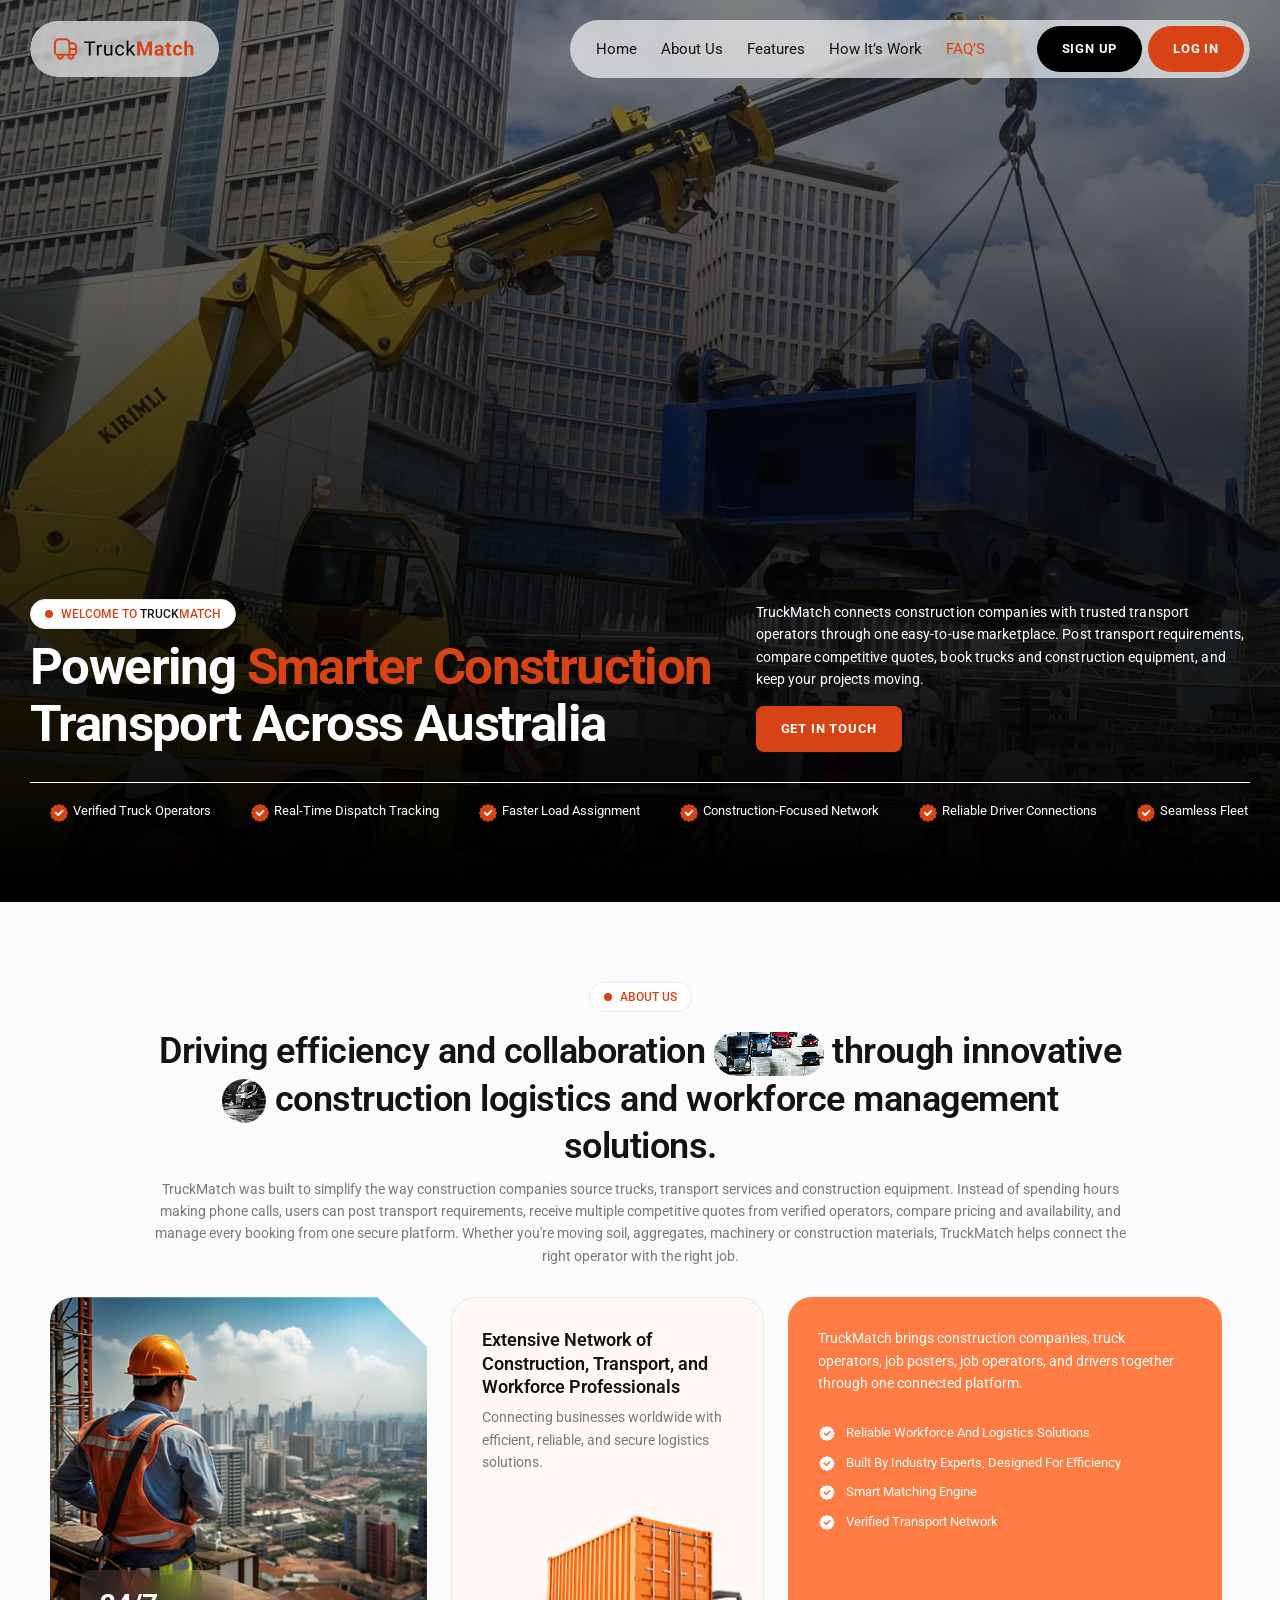
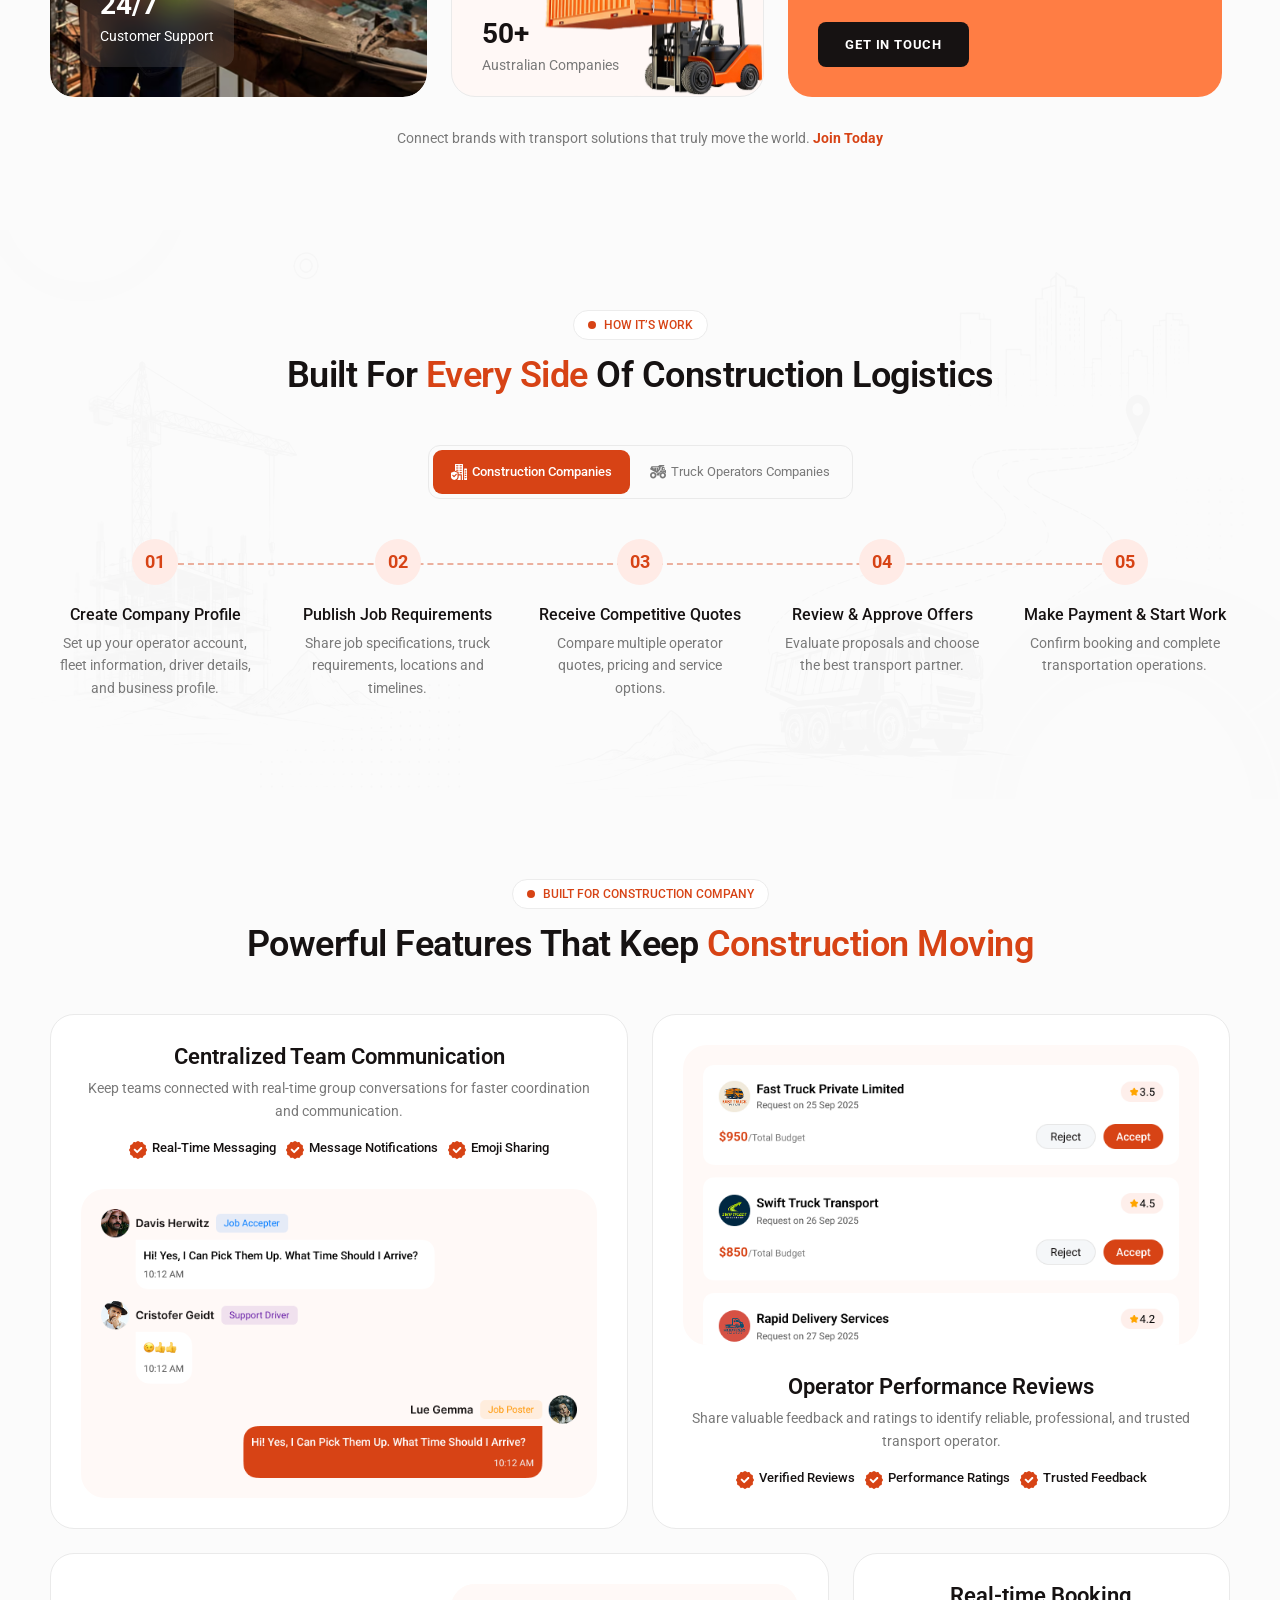
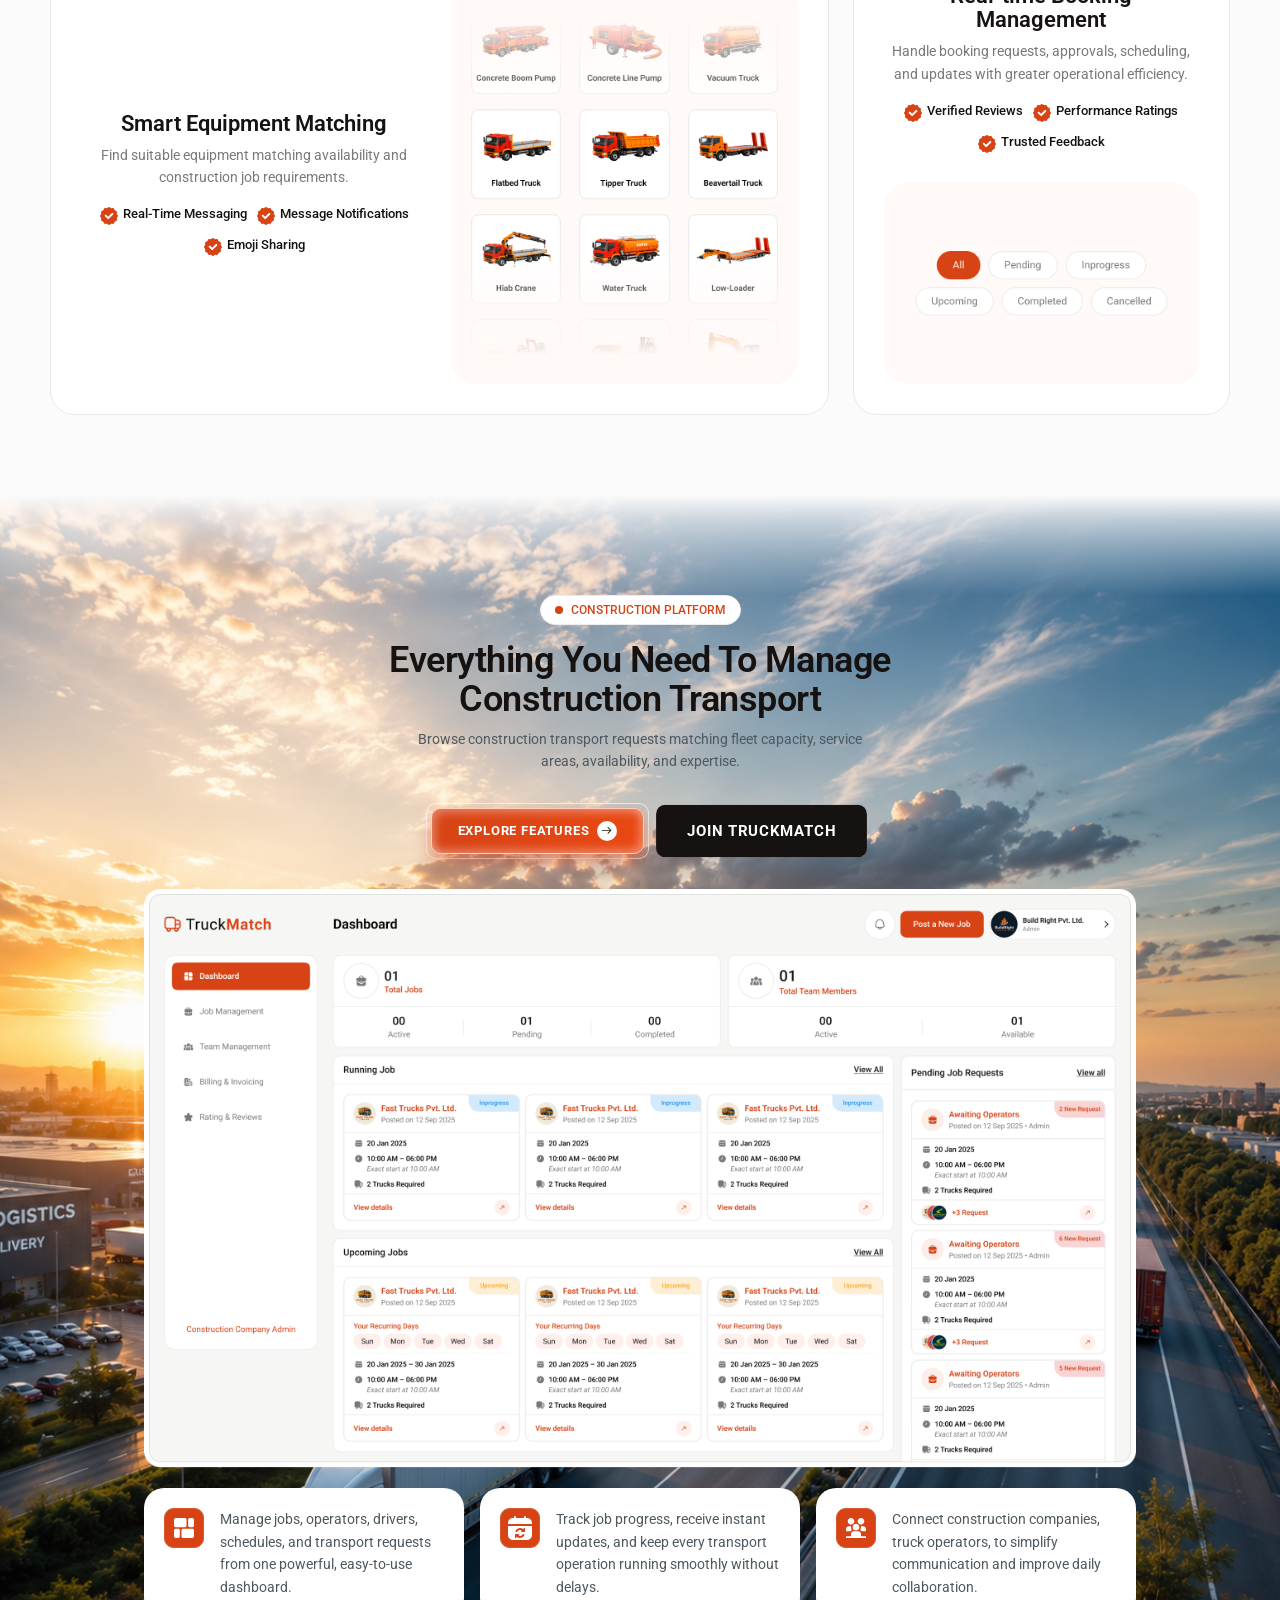
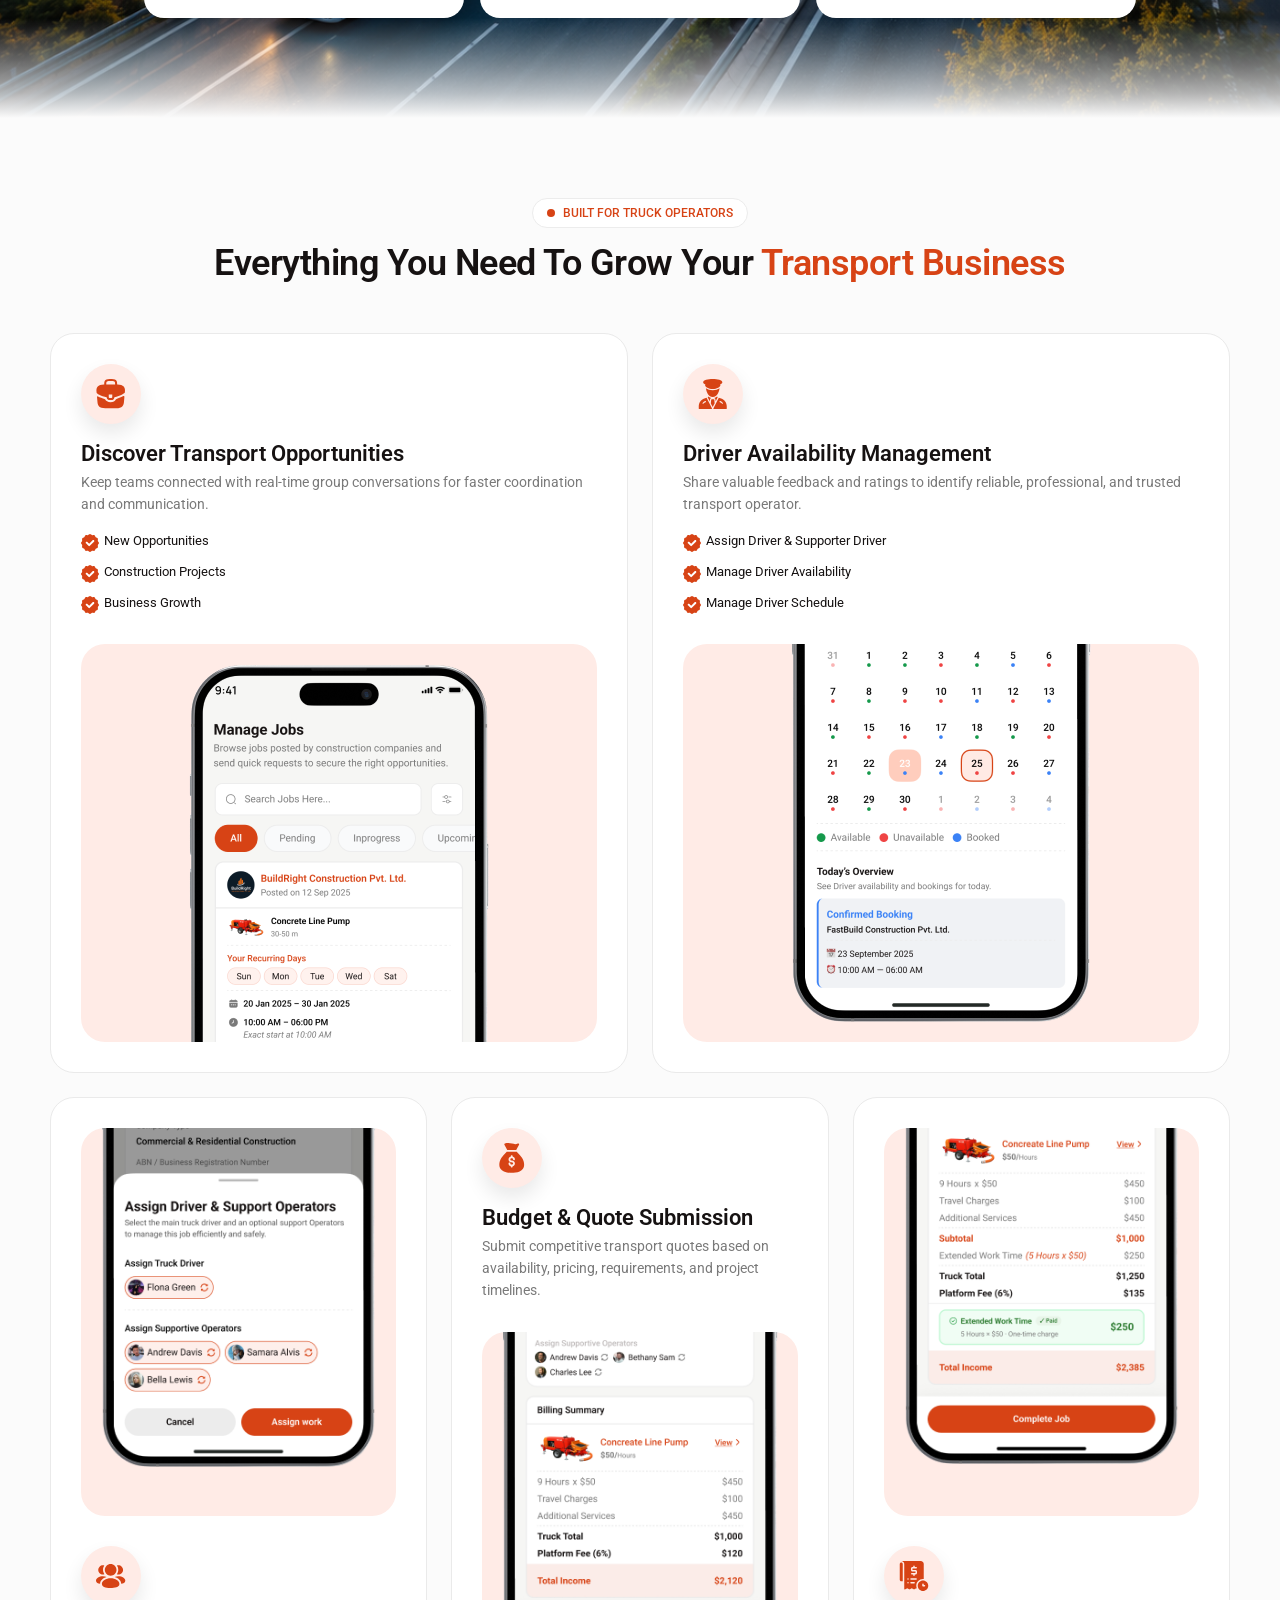
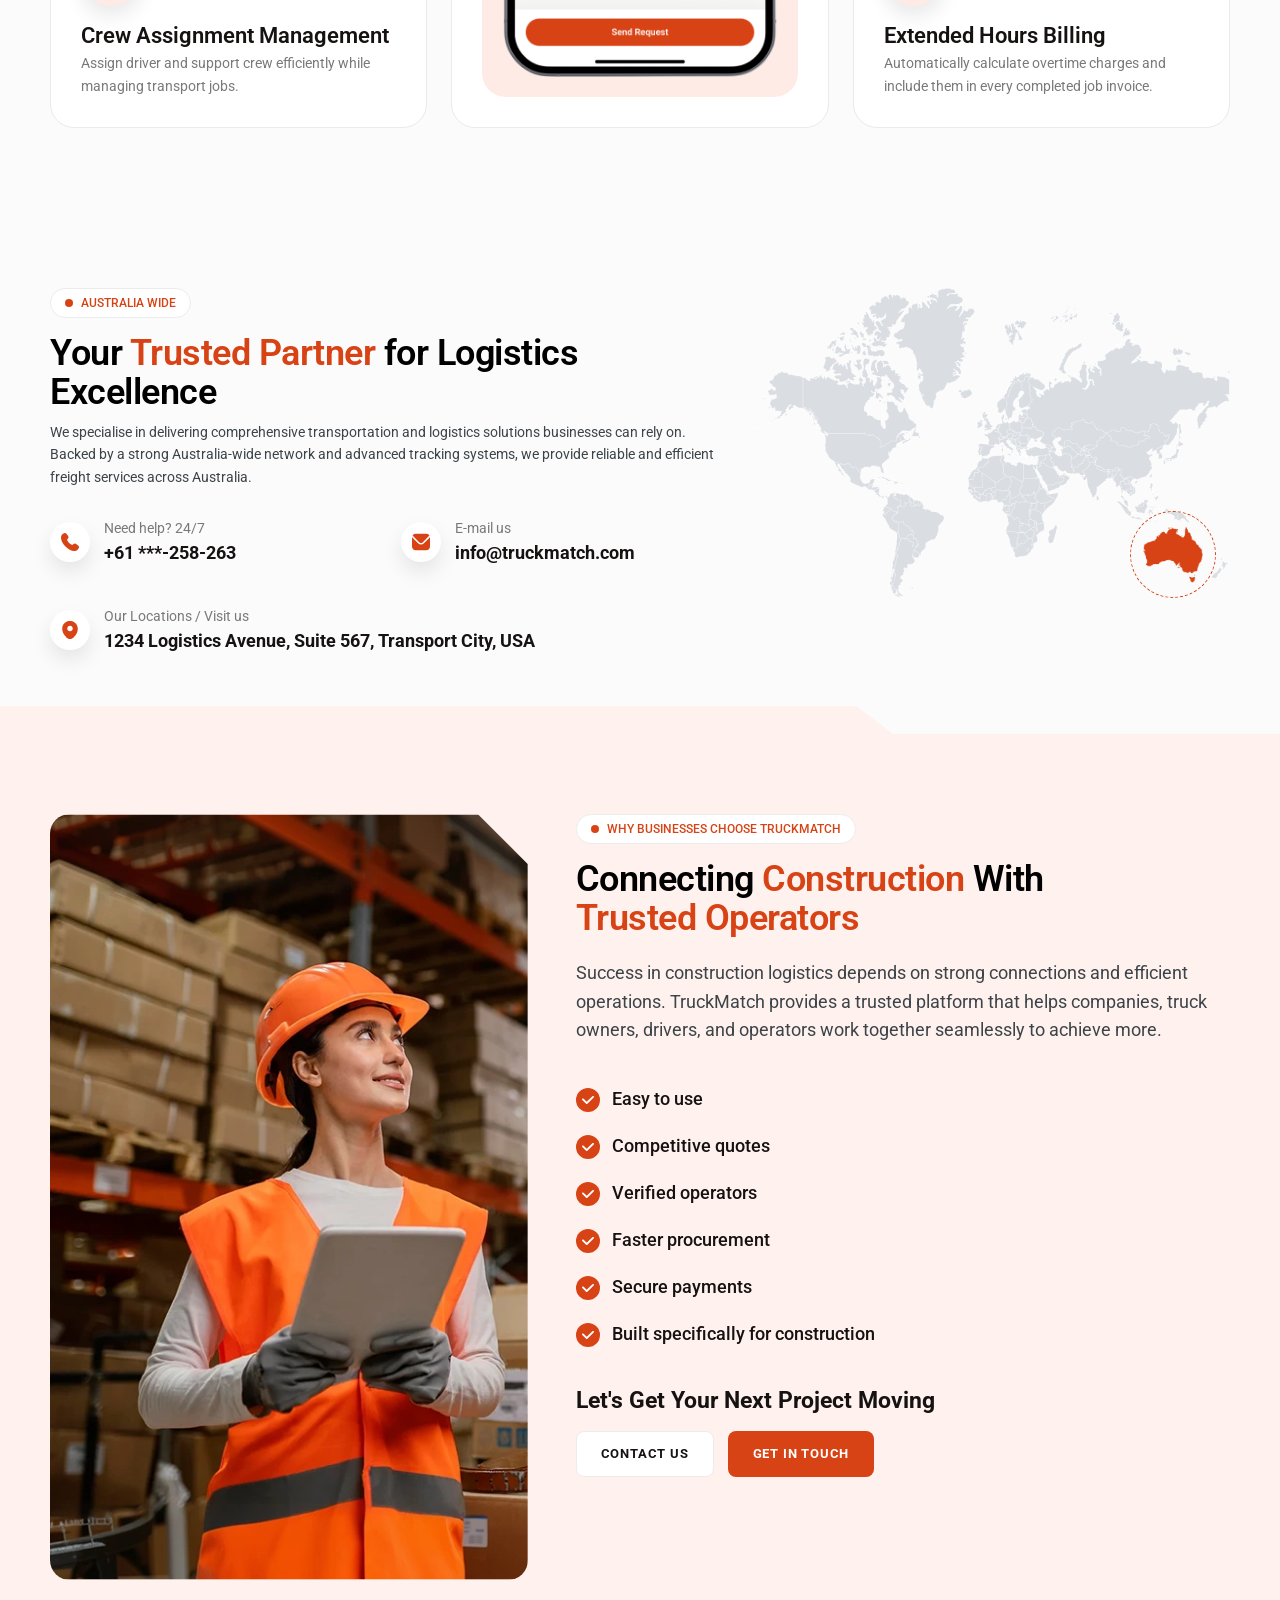
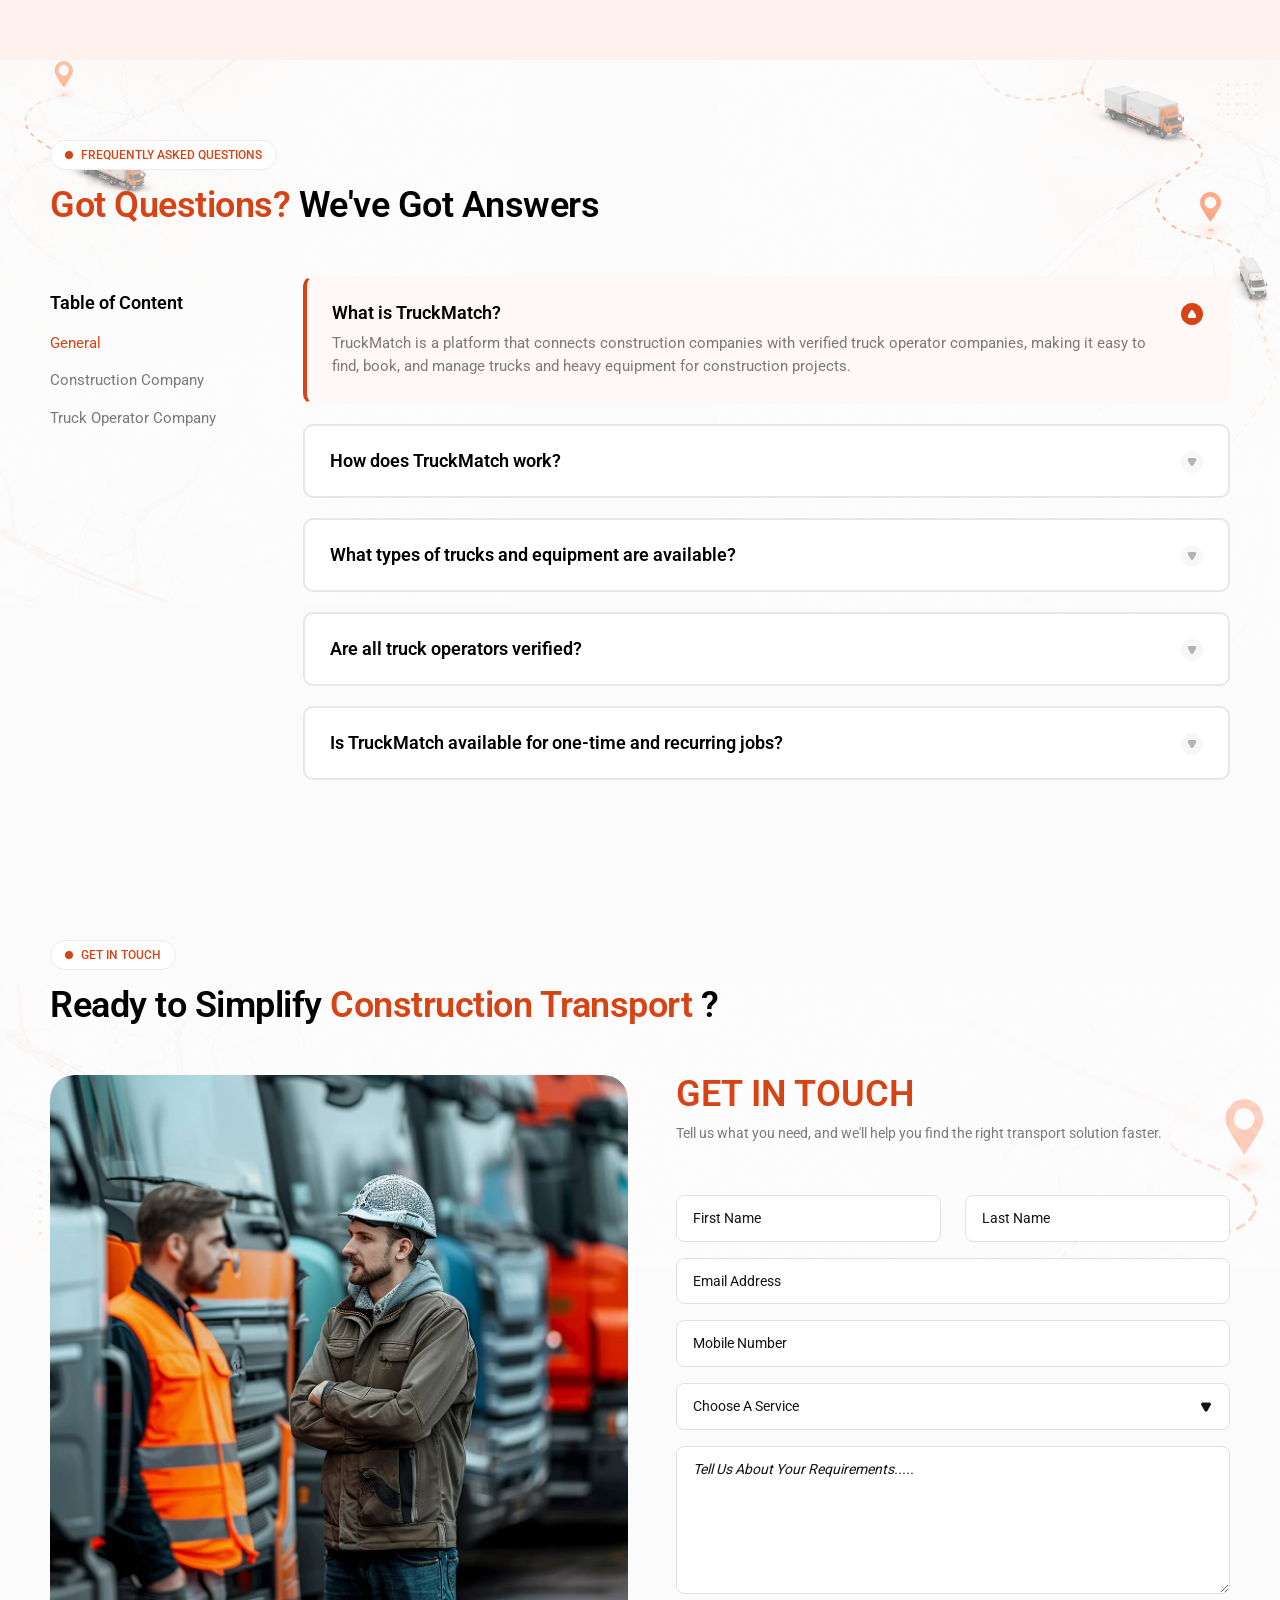
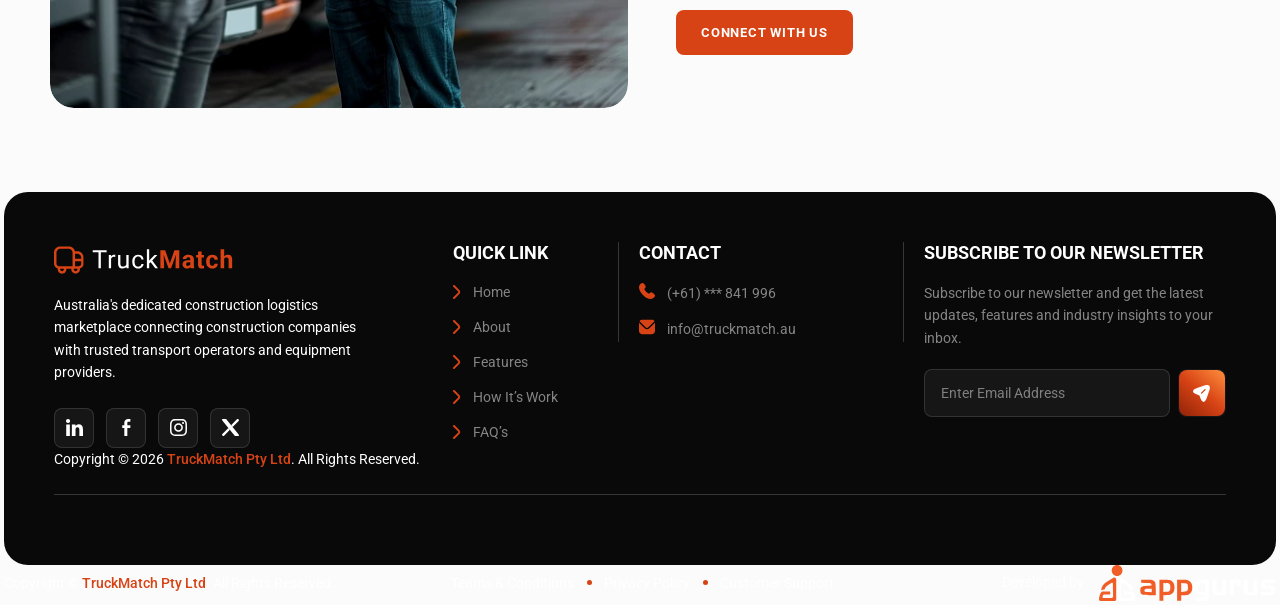
==== index.html @ 04c62258 "content chnnges added latest" ====
<!doctype html>
<html lang="en">

<head>
    <meta charset="UTF-8" />
    <meta name="theme-color" content="#FFFFFF" />
    <meta name="viewport" content="width=device-width, initial-scale=1.0" />

    <title>TruckMatch</title>

    <!-- <link rel="icon" href="assets/images/favicon.ico"> -->
    <link rel="icon" type="image/png" sizes="16x16" href="assets/images/favicon.png" />

    <!-- Fonts -->
    <link rel="stylesheet" href="assets/fonts/font-family/stylesheet.css" />

    <!-- Font Awesome 7.3.0 -->
    <link rel="stylesheet" href="assets/fonts/font-awesome/css/all.min.css" />

    <!-- Custom CSS -->
    <link rel="stylesheet" href="assets/css/slick.min.css" />

    <link rel="stylesheet" href="assets/css/bootstrap.min.css" />
    <link rel="stylesheet" href="assets/css/root.css" />
    <link rel="stylesheet" href="assets/css/style.css" />
    <link rel="stylesheet" type="text/css" href="assets/css/header.css" />
    <link rel="stylesheet" type="text/css" href="assets/css/footer.css" />
    <link rel="stylesheet" href="assets/css/responsive.css" />
</head>

<body>
    <div class="page-wrapper">
        <!-- Header -->
        <header class="site-header">
            <div class="header-main nav-area">
                <div class="header-inner-main">
                    <div class="navbar-container">
                        <nav class="navbar navbar-expand-lg p-0">
                            <!-- Logo -->
                            <div class="header-logo">
                                <a href="#">
                                    <svg class="h-logo" width="217" height="36" viewBox="0 0 217 36" fill="none"
                                        xmlns="http://www.w3.org/2000/svg">
                                        <g clip-path="url(#clip0_11823_3559)">
                                            <path
                                                d="M28.314 7.56855H25.1845C24.8387 5.88672 23.9236 4.37556 22.5934 3.28975C21.2633 2.20394 19.5996 1.60989 17.8825 1.60773H7.45109C5.47568 1.61009 3.58186 2.39587 2.18503 3.7927C0.788204 5.18952 0.00242727 7.08335 6.10352e-05 9.05876L6.10352e-05 22.4706C0.00380712 23.8053 0.455375 25.1001 1.28244 26.1476C2.1095 27.1952 3.2642 27.9348 4.56158 28.2481C4.42115 28.9939 4.44515 29.7613 4.63191 30.4969C4.81866 31.2324 5.16368 31.9183 5.64287 32.5068C6.12206 33.0952 6.7239 33.572 7.40636 33.9039C8.08883 34.2357 8.8355 34.4147 9.59426 34.4282C10.353 34.4417 11.1056 34.2895 11.7994 33.9822C12.4933 33.6749 13.1118 33.2198 13.6116 32.6488C14.1115 32.0779 14.4807 31.4047 14.6936 30.6762C14.9064 29.9478 14.9578 29.1817 14.844 28.4314H20.927C20.8887 28.678 20.8683 28.927 20.8659 29.1765C20.8659 30.5598 21.4154 31.8865 22.3936 32.8646C23.3717 33.8427 24.6983 34.3923 26.0816 34.3923C27.4649 34.3923 28.7916 33.8427 29.7697 32.8646C30.7479 31.8865 31.2974 30.5598 31.2974 29.1765C31.2957 28.8649 31.2652 28.5542 31.2065 28.2481C32.5033 27.9343 33.6573 27.1943 34.4838 26.1469C35.3103 25.0994 35.7614 23.8049 35.765 22.4706V15.0196C35.7626 13.0442 34.9769 11.1503 33.58 9.75352C32.1832 8.35669 30.2894 7.57092 28.314 7.56855ZM32.7846 15.0196V16.5098H25.3336V10.549H28.314C29.4997 10.549 30.6368 11.02 31.4752 11.8584C32.3136 12.6968 32.7846 13.8339 32.7846 15.0196ZM2.98047 22.4706V9.05876C2.98047 7.87308 3.45148 6.73596 4.28989 5.89755C5.12829 5.05915 6.26541 4.58814 7.45109 4.58814H17.8825C19.0682 4.58814 20.2053 5.05915 21.0437 5.89755C21.8821 6.73596 22.3531 7.87308 22.3531 9.05876V25.451H5.96088C5.17043 25.451 4.41235 25.137 3.85341 24.5781C3.29448 24.0191 2.98047 23.2611 2.98047 22.4706ZM11.9217 29.1765C11.9217 29.7694 11.6862 30.3379 11.267 30.7571C10.8478 31.1763 10.2792 31.4118 9.6864 31.4118C9.09356 31.4118 8.525 31.1763 8.1058 30.7571C7.68659 30.3379 7.45109 29.7694 7.45109 29.1765C7.45201 28.9218 7.49896 28.6694 7.58968 28.4314H11.7831C11.8738 28.6694 11.9208 28.9218 11.9217 29.1765ZM26.0787 31.4118C25.4858 31.4118 24.9173 31.1763 24.4981 30.7571C24.0789 30.3379 23.8434 29.7694 23.8434 29.1765C23.844 28.9218 23.891 28.6693 23.9819 28.4314H28.1754C28.2664 28.6693 28.3133 28.9218 28.314 29.1765C28.314 29.7694 28.0785 30.3379 27.6593 30.7571C27.2401 31.1763 26.6715 31.4118 26.0787 31.4118ZM29.8042 25.451H25.3336V19.4902H32.7846V22.4706C32.7846 23.2611 32.4706 24.0191 31.9116 24.5781C31.3527 25.137 30.5946 25.451 29.8042 25.451Z"
                                                fill="#D74315" />
                                        </g>
                                        <path
                                            d="M56.4789 6.29725V28H53.6468V6.29725H56.4789ZM63.4548 6.29725V8.65236H46.6859V6.29725H63.4548ZM68.8274 14.406V28H66.0699V11.872H68.7529L68.8274 14.406ZM73.8656 11.7826L73.8507 14.3463C73.6221 14.2967 73.4035 14.2669 73.1948 14.2569C72.9961 14.237 72.7675 14.2271 72.5092 14.2271C71.8732 14.2271 71.3117 14.3265 70.8248 14.5252C70.3379 14.724 69.9255 15.0022 69.5876 15.3599C69.2498 15.7177 68.9815 16.145 68.7827 16.6418C68.5939 17.1288 68.4697 17.6654 68.4101 18.2517L67.635 18.6988C67.635 17.725 67.7294 16.8108 67.9182 15.9562C68.1169 15.1016 68.42 14.3463 68.8274 13.6905C69.2349 13.0247 69.7516 12.508 70.3776 12.1403C71.0136 11.7627 71.7688 11.5739 72.6433 11.5739C72.842 11.5739 73.0706 11.5987 73.329 11.6484C73.5873 11.6882 73.7662 11.7329 73.8656 11.7826ZM87.1979 24.2736V11.872H89.9703V28H87.332L87.1979 24.2736ZM87.7196 20.8751L88.8673 20.8452C88.8673 21.9185 88.753 22.9122 88.5245 23.8264C88.3059 24.7307 87.9481 25.5157 87.4513 26.1815C86.9544 26.8473 86.3035 27.369 85.4986 27.7466C84.6937 28.1143 83.7149 28.2981 82.5622 28.2981C81.7771 28.2981 81.0567 28.1838 80.4008 27.9553C79.7549 27.7267 79.1985 27.374 78.7314 26.897C78.2644 26.42 77.9017 25.7989 77.6433 25.0338C77.3949 24.2686 77.2706 23.3494 77.2706 22.2762V11.872H80.0282V22.306C80.0282 23.0314 80.1077 23.6326 80.2667 24.1096C80.4356 24.5767 80.6592 24.9493 80.9375 25.2275C81.2256 25.4958 81.5436 25.6846 81.8914 25.794C82.2492 25.9033 82.6168 25.9579 82.9944 25.9579C84.167 25.9579 85.0962 25.7343 85.7818 25.2872C86.4675 24.83 86.9594 24.2189 87.2575 23.4538C87.5655 22.6787 87.7196 21.8191 87.7196 20.8751ZM101.544 26.0324C102.2 26.0324 102.806 25.8983 103.362 25.63C103.919 25.3617 104.376 24.994 104.734 24.527C105.091 24.05 105.295 23.5084 105.345 22.9022H107.968C107.918 23.8562 107.595 24.7456 106.999 25.5704C106.413 26.3852 105.643 27.046 104.689 27.5528C103.735 28.0497 102.687 28.2981 101.544 28.2981C100.331 28.2981 99.2731 28.0845 98.3688 27.6572C97.4745 27.2299 96.7292 26.6436 96.133 25.8983C95.5467 25.153 95.1045 24.2984 94.8063 23.3345C94.5182 22.3607 94.3741 21.3322 94.3741 20.249V19.623C94.3741 18.5398 94.5182 17.5163 94.8063 16.5524C95.1045 15.5786 95.5467 14.719 96.133 13.9737C96.7292 13.2284 97.4745 12.6421 98.3688 12.2148C99.2731 11.7875 100.331 11.5739 101.544 11.5739C102.806 11.5739 103.909 11.8322 104.853 12.349C105.797 12.8558 106.537 13.5514 107.074 14.4358C107.62 15.3103 107.918 16.304 107.968 17.4169H105.345C105.295 16.7511 105.106 16.1499 104.778 15.6133C104.46 15.0767 104.023 14.6494 103.467 14.3314C102.92 14.0035 102.279 13.8396 101.544 13.8396C100.699 13.8396 99.9886 14.0085 99.4122 14.3463C98.8458 14.6743 98.3937 15.1214 98.0558 15.6879C97.7279 16.2443 97.4894 16.8654 97.3403 17.5511C97.2012 18.2268 97.1316 18.9174 97.1316 19.623V20.249C97.1316 20.9546 97.2012 21.6502 97.3403 22.3358C97.4794 23.0215 97.713 23.6426 98.0409 24.199C98.3787 24.7555 98.8309 25.2027 99.3973 25.5406C99.9737 25.8685 100.689 26.0324 101.544 26.0324ZM114.757 5.1048V28H111.984V5.1048H114.757ZM124.609 11.872L117.574 19.3994L113.639 23.4836L113.415 20.5471L116.232 17.1784L121.241 11.872H124.609ZM122.09 28L116.337 20.3086L117.768 17.8492L125.34 28H122.09Z"
                                            fill="black" />
                                        <path
                                            d="M130.25 6.29725H134.036L139.611 22.2315L145.186 6.29725H148.972L141.132 28H138.091L130.25 6.29725ZM128.208 6.29725H131.979L132.665 21.829V28H128.208V6.29725ZM147.243 6.29725H151.029V28H146.557V21.829L147.243 6.29725ZM164.302 24.363V17.1784C164.302 16.6617 164.217 16.2195 164.048 15.8518C163.879 15.4742 163.616 15.1811 163.258 14.9724C162.91 14.7637 162.458 14.6594 161.902 14.6594C161.425 14.6594 161.012 14.7438 160.665 14.9128C160.317 15.0718 160.049 15.3053 159.86 15.6133C159.671 15.9115 159.577 16.2642 159.577 16.6716H155.284C155.284 15.986 155.443 15.3351 155.761 14.719C156.079 14.1029 156.541 13.5613 157.147 13.0943C157.753 12.6173 158.473 12.2446 159.308 11.9763C160.153 11.708 161.097 11.5739 162.14 11.5739C163.392 11.5739 164.505 11.7826 165.479 12.1999C166.453 12.6173 167.218 13.2433 167.775 14.078C168.341 14.9128 168.624 15.9562 168.624 17.2082V24.1096C168.624 24.994 168.679 25.7194 168.788 26.2858C168.898 26.8423 169.057 27.3292 169.265 27.7466V28H164.928C164.719 27.5628 164.56 27.0162 164.451 26.3604C164.351 25.6946 164.302 25.0288 164.302 24.363ZM164.868 18.1771L164.898 20.6068H162.498C161.932 20.6068 161.44 20.6713 161.022 20.8005C160.605 20.9297 160.262 21.1136 159.994 21.352C159.726 21.5806 159.527 21.8489 159.398 22.157C159.278 22.465 159.219 22.8029 159.219 23.1705C159.219 23.5382 159.303 23.8711 159.472 24.1692C159.641 24.4574 159.885 24.686 160.203 24.8549C160.521 25.0139 160.893 25.0934 161.32 25.0934C161.966 25.0934 162.528 24.9642 163.005 24.7058C163.482 24.4475 163.849 24.1295 164.108 23.7519C164.376 23.3743 164.515 23.0165 164.525 22.6787L165.658 24.4972C165.499 24.9046 165.28 25.3269 165.002 25.7641C164.734 26.2014 164.391 26.6138 163.974 27.0013C163.556 27.3789 163.055 27.6919 162.468 27.9404C161.882 28.1789 161.186 28.2981 160.381 28.2981C159.358 28.2981 158.429 28.0944 157.594 27.687C156.769 27.2696 156.113 26.6982 155.626 25.9728C155.15 25.2375 154.911 24.4027 154.911 23.4687C154.911 22.624 155.07 21.8737 155.388 21.2179C155.706 20.562 156.173 20.0105 156.789 19.5634C157.415 19.1062 158.195 18.7634 159.129 18.5349C160.063 18.2964 161.147 18.1771 162.379 18.1771H164.868ZM180.749 11.872V14.9128H171.359V11.872H180.749ZM173.684 7.89217H177.977V23.1407C177.977 23.6078 178.036 23.9655 178.156 24.2139C178.285 24.4624 178.474 24.6363 178.722 24.7356C178.97 24.8251 179.283 24.8698 179.661 24.8698C179.929 24.8698 180.168 24.8599 180.377 24.84C180.595 24.8102 180.779 24.7804 180.928 24.7506L180.943 27.9106C180.575 28.0298 180.178 28.1242 179.751 28.1938C179.323 28.2633 178.851 28.2981 178.334 28.2981C177.39 28.2981 176.566 28.1441 175.86 27.836C175.165 27.518 174.628 27.0113 174.25 26.3157C173.873 25.6201 173.684 24.7058 173.684 23.573V7.89217ZM190.772 24.9443C191.299 24.9443 191.766 24.845 192.174 24.6462C192.581 24.4375 192.899 24.1494 193.128 23.7817C193.366 23.4041 193.49 22.9619 193.5 22.4551H197.54C197.53 23.5879 197.227 24.5965 196.63 25.4809C196.034 26.3554 195.234 27.046 194.231 27.5528C193.227 28.0497 192.104 28.2981 190.862 28.2981C189.61 28.2981 188.517 28.0894 187.583 27.6721C186.658 27.2547 185.888 26.6784 185.272 25.943C184.656 25.1977 184.194 24.3332 183.886 23.3494C183.578 22.3557 183.424 21.2924 183.424 20.1596V19.7273C183.424 18.5845 183.578 17.5213 183.886 16.5375C184.194 15.5438 184.656 14.6792 185.272 13.9439C185.888 13.1986 186.658 12.6173 187.583 12.1999C188.507 11.7826 189.59 11.5739 190.832 11.5739C192.154 11.5739 193.311 11.8273 194.305 12.3341C195.309 12.8409 196.094 13.5663 196.66 14.5103C197.237 15.4444 197.53 16.5524 197.54 17.8343H193.5C193.49 17.2977 193.376 16.8108 193.157 16.3735C192.949 15.9363 192.641 15.5885 192.233 15.3301C191.836 15.0618 191.344 14.9277 190.758 14.9277C190.131 14.9277 189.62 15.0618 189.222 15.3301C188.825 15.5885 188.517 15.9462 188.298 16.4033C188.079 16.8505 187.925 17.3623 187.836 17.9386C187.757 18.505 187.717 19.1013 187.717 19.7273V20.1596C187.717 20.7856 187.757 21.3868 187.836 21.9632C187.915 22.5395 188.065 23.0513 188.283 23.4985C188.512 23.9456 188.825 24.2984 189.222 24.5568C189.62 24.8151 190.136 24.9443 190.772 24.9443ZM205.133 5.1048V28H200.84V5.1048H205.133ZM204.522 19.3696H203.345C203.354 18.2467 203.504 17.2132 203.792 16.2692C204.08 15.3152 204.492 14.4904 205.029 13.7948C205.565 13.0893 206.206 12.5428 206.952 12.1552C207.707 11.7677 208.542 11.5739 209.456 11.5739C210.251 11.5739 210.971 11.6882 211.617 11.9167C212.273 12.1353 212.835 12.4931 213.302 12.9899C213.779 13.4768 214.146 14.1178 214.405 14.9128C214.663 15.7077 214.792 16.6716 214.792 17.8045V28H210.469V17.7747C210.469 17.0592 210.365 16.4977 210.156 16.0903C209.958 15.673 209.665 15.3798 209.277 15.2109C208.899 15.032 208.432 14.9426 207.876 14.9426C207.26 14.9426 206.733 15.0569 206.296 15.2854C205.869 15.514 205.526 15.832 205.267 16.2394C205.009 16.6369 204.82 17.1039 204.701 17.6405C204.582 18.1771 204.522 18.7535 204.522 19.3696Z"
                                            fill="#D74315" />
                                        <defs>
                                            <clipPath id="clip0_11823_3559">
                                                <rect width="35.7649" height="35.7649" fill="white"
                                                    transform="translate(0 0.117531)" />
                                            </clipPath>
                                        </defs>
                                    </svg>
                                </a>
                            </div>

                            <!-- Menu -->
                            <div class="header-inner d-flex">
                                <div class="header-right">
                                    <button class="navbar-toggler collapsed" type="button" data-bs-toggle="collapse"
                                        data-bs-target="#navbarNavDropdown" aria-expanded="false">
                                        <span class="icon-bar"></span>
                                        <span class="icon-bar"></span>
                                        <span class="icon-bar"></span>
                                    </button>

                                    <div class="header-menu navbar-collapse collapse" id="navbarNavDropdown">
                                        <div class="header-menu-inner">
                                            <ul class="navbar-nav" id="menu-main-menu">
                                                <li class="nav-item">
                                                    <a class="nav-link active" aria-current="page"
                                                        href="index.html">Home</a>
                                                </li>
                                                <li class="nav-item"><a href="#AboutUs" class="nav-link">About Us</a>
                                                </li>
                                                <li class="nav-item"><a href="#Features" class="nav-link">Features</a>
                                                </li>
                                                <li class="nav-item">
                                                    <a href="#HowItsWork" class="nav-link">How It’s Work</a>
                                                </li>
                                                <!-- <li class="nav-item"><a href="#Testimonial" class="nav-link">Testimonial</a></li> -->
                                                <li class="nav-item"><a href="#Faqs" class="nav-link">FAQ’S</a></li>
                                            </ul>

                                            <div class="header-btn-main">
                                                <a href="#" class="btn btn-primary header-primary-btn signup-btn">
                                                    Sign Up
                                                </a>
                                                <a href="#" class="btn btn-primary header-primary-btn login-btn">
                                                    Log In
                                                </a>

                                            </div>
                                        </div>
                                    </div>
                                </div>
                            </div>
                        </nav>
                    </div>
                </div>
            </div>
        </header>

        <!-- Main Content -->
        <div class="page-main flex-grow-0 flex-shrink-1">

            <!-- Hero banner -->
            <section class="hero-banner-main">
                <div class="hero-banner-inner header-height">
                    <div class="container-fluid">
                        <div class="hero-content-wrap">
                            <div class="row align-items-end">
                                <div class="col-xxl-8 col-xl-7 col-lg-12">
                                    <div class="hero-content left">
                                        <div class="subtitle">
                                            <span class="minidot"></span>
                                            <span>
                                                Welcome to <span class="text_theme">truck</span>match
                                            </span>
                                        </div>

                                        <h1 class="h-banner-title">Powering <span class="text_primary">Smarter
                                                Construction</span><br> Transport Across Australia</h1>

                                    </div>
                                </div>
                                <div class="col-xxl-4 col-xl-5 col-lg-12">
                                    <div class="hero-content right">
                                        <p class="hero-desc mb-3 mb-xxl-4">
                                            TruckMatch connects construction companies with trusted transport operators
                                            through one easy-to-use marketplace. Post transport requirements, compare
                                            competitive quotes, book trucks and construction equipment, and keep your
                                            projects moving.
                                        </p>
                                        <a class="btn btn-primary mxw-fit" href="#GetInTouch">get in touch</a>
                                    </div>
                                </div>
                            </div>

                            <ul class="h-banner-features">
                                <li class="h-feature-item">
                                    <svg width="18" height="18" viewBox="0 0 18 18" fill="none"
                                        xmlns="http://www.w3.org/2000/svg">
                                        <path
                                            d="M18 9C18 9.768 17.0565 10.401 16.8675 11.109C16.6725 11.841 17.166 12.861 16.7955 13.5015C16.419 14.1525 15.2865 14.2305 14.7585 14.7585C14.2305 15.2865 14.1525 16.419 13.5015 16.7955C12.861 17.166 11.841 16.6725 11.109 16.8675C10.401 17.0565 9.768 18 9 18C8.232 18 7.599 17.0565 6.891 16.8675C6.159 16.6725 5.139 17.166 4.4985 16.7955C3.8475 16.419 3.7695 15.2865 3.2415 14.7585C2.7135 14.2305 1.581 14.1525 1.2045 13.5015C0.834 12.861 1.3275 11.841 1.1325 11.109C0.9435 10.401 0 9.768 0 9C0 8.232 0.9435 7.599 1.1325 6.891C1.3275 6.159 0.834 5.139 1.2045 4.4985C1.581 3.8475 2.7135 3.7695 3.2415 3.2415C3.7695 2.7135 3.8475 1.581 4.4985 1.2045C5.139 0.834 6.159 1.3275 6.891 1.1325C7.599 0.9435 8.232 0 9 0C9.768 0 10.401 0.9435 11.109 1.1325C11.841 1.3275 12.861 0.834 13.5015 1.2045C14.1525 1.581 14.2305 2.7135 14.7585 3.2415C15.2865 3.7695 16.419 3.8475 16.7955 4.4985C17.166 5.139 16.6725 6.159 16.8675 6.891C17.0565 7.599 18 8.232 18 9Z"
                                            fill="#D74315" />
                                        <path
                                            d="M11.6011 6.31804L8.17514 9.74404L6.39914 7.96954C6.21392 7.78442 5.96276 7.68043 5.70089 7.68043C5.43902 7.68043 5.18787 7.78442 5.00264 7.96954C4.81752 8.15476 4.71353 8.40591 4.71353 8.66779C4.71353 8.92966 4.81752 9.18081 5.00264 9.36604L7.49414 11.8575C7.67443 12.0376 7.91882 12.1388 8.17364 12.1388C8.42846 12.1388 8.67286 12.0376 8.85314 11.8575L12.9961 7.71454C13.1813 7.52931 13.2853 7.27816 13.2853 7.01629C13.2853 6.75442 13.1813 6.50326 12.9961 6.31804C12.9046 6.22638 12.7958 6.15368 12.6762 6.10407C12.5565 6.05446 12.4282 6.02893 12.2986 6.02893C12.1691 6.02893 12.0408 6.05446 11.9211 6.10407C11.8014 6.15368 11.6927 6.22638 11.6011 6.31804Z"
                                            fill="white" />
                                    </svg> Smart Job Matching
                                </li>
                                <li class="h-feature-item">
                                    <svg width="18" height="18" viewBox="0 0 18 18" fill="none"
                                        xmlns="http://www.w3.org/2000/svg">
                                        <path
                                            d="M18 9C18 9.768 17.0565 10.401 16.8675 11.109C16.6725 11.841 17.166 12.861 16.7955 13.5015C16.419 14.1525 15.2865 14.2305 14.7585 14.7585C14.2305 15.2865 14.1525 16.419 13.5015 16.7955C12.861 17.166 11.841 16.6725 11.109 16.8675C10.401 17.0565 9.768 18 9 18C8.232 18 7.599 17.0565 6.891 16.8675C6.159 16.6725 5.139 17.166 4.4985 16.7955C3.8475 16.419 3.7695 15.2865 3.2415 14.7585C2.7135 14.2305 1.581 14.1525 1.2045 13.5015C0.834 12.861 1.3275 11.841 1.1325 11.109C0.9435 10.401 0 9.768 0 9C0 8.232 0.9435 7.599 1.1325 6.891C1.3275 6.159 0.834 5.139 1.2045 4.4985C1.581 3.8475 2.7135 3.7695 3.2415 3.2415C3.7695 2.7135 3.8475 1.581 4.4985 1.2045C5.139 0.834 6.159 1.3275 6.891 1.1325C7.599 0.9435 8.232 0 9 0C9.768 0 10.401 0.9435 11.109 1.1325C11.841 1.3275 12.861 0.834 13.5015 1.2045C14.1525 1.581 14.2305 2.7135 14.7585 3.2415C15.2865 3.7695 16.419 3.8475 16.7955 4.4985C17.166 5.139 16.6725 6.159 16.8675 6.891C17.0565 7.599 18 8.232 18 9Z"
                                            fill="#D74315" />
                                        <path
                                            d="M11.6011 6.31804L8.17514 9.74404L6.39914 7.96954C6.21392 7.78442 5.96276 7.68043 5.70089 7.68043C5.43902 7.68043 5.18787 7.78442 5.00264 7.96954C4.81752 8.15476 4.71353 8.40591 4.71353 8.66779C4.71353 8.92966 4.81752 9.18081 5.00264 9.36604L7.49414 11.8575C7.67443 12.0376 7.91882 12.1388 8.17364 12.1388C8.42846 12.1388 8.67286 12.0376 8.85314 11.8575L12.9961 7.71454C13.1813 7.52931 13.2853 7.27816 13.2853 7.01629C13.2853 6.75442 13.1813 6.50326 12.9961 6.31804C12.9046 6.22638 12.7958 6.15368 12.6762 6.10407C12.5565 6.05446 12.4282 6.02893 12.2986 6.02893C12.1691 6.02893 12.0408 6.05446 11.9211 6.10407C11.8014 6.15368 11.6927 6.22638 11.6011 6.31804Z"
                                            fill="white" />
                                    </svg> Verified Truck Operators
                                </li>
                                <li class="h-feature-item">
                                    <svg width="18" height="18" viewBox="0 0 18 18" fill="none"
                                        xmlns="http://www.w3.org/2000/svg">
                                        <path
                                            d="M18 9C18 9.768 17.0565 10.401 16.8675 11.109C16.6725 11.841 17.166 12.861 16.7955 13.5015C16.419 14.1525 15.2865 14.2305 14.7585 14.7585C14.2305 15.2865 14.1525 16.419 13.5015 16.7955C12.861 17.166 11.841 16.6725 11.109 16.8675C10.401 17.0565 9.768 18 9 18C8.232 18 7.599 17.0565 6.891 16.8675C6.159 16.6725 5.139 17.166 4.4985 16.7955C3.8475 16.419 3.7695 15.2865 3.2415 14.7585C2.7135 14.2305 1.581 14.1525 1.2045 13.5015C0.834 12.861 1.3275 11.841 1.1325 11.109C0.9435 10.401 0 9.768 0 9C0 8.232 0.9435 7.599 1.1325 6.891C1.3275 6.159 0.834 5.139 1.2045 4.4985C1.581 3.8475 2.7135 3.7695 3.2415 3.2415C3.7695 2.7135 3.8475 1.581 4.4985 1.2045C5.139 0.834 6.159 1.3275 6.891 1.1325C7.599 0.9435 8.232 0 9 0C9.768 0 10.401 0.9435 11.109 1.1325C11.841 1.3275 12.861 0.834 13.5015 1.2045C14.1525 1.581 14.2305 2.7135 14.7585 3.2415C15.2865 3.7695 16.419 3.8475 16.7955 4.4985C17.166 5.139 16.6725 6.159 16.8675 6.891C17.0565 7.599 18 8.232 18 9Z"
                                            fill="#D74315" />
                                        <path
                                            d="M11.6011 6.31804L8.17514 9.74404L6.39914 7.96954C6.21392 7.78442 5.96276 7.68043 5.70089 7.68043C5.43902 7.68043 5.18787 7.78442 5.00264 7.96954C4.81752 8.15476 4.71353 8.40591 4.71353 8.66779C4.71353 8.92966 4.81752 9.18081 5.00264 9.36604L7.49414 11.8575C7.67443 12.0376 7.91882 12.1388 8.17364 12.1388C8.42846 12.1388 8.67286 12.0376 8.85314 11.8575L12.9961 7.71454C13.1813 7.52931 13.2853 7.27816 13.2853 7.01629C13.2853 6.75442 13.1813 6.50326 12.9961 6.31804C12.9046 6.22638 12.7958 6.15368 12.6762 6.10407C12.5565 6.05446 12.4282 6.02893 12.2986 6.02893C12.1691 6.02893 12.0408 6.05446 11.9211 6.10407C11.8014 6.15368 11.6927 6.22638 11.6011 6.31804Z"
                                            fill="white" />
                                    </svg> Real-Time Dispatch Tracking
                                </li>
                                <li class="h-feature-item">
                                    <svg width="18" height="18" viewBox="0 0 18 18" fill="none"
                                        xmlns="http://www.w3.org/2000/svg">
                                        <path
                                            d="M18 9C18 9.768 17.0565 10.401 16.8675 11.109C16.6725 11.841 17.166 12.861 16.7955 13.5015C16.419 14.1525 15.2865 14.2305 14.7585 14.7585C14.2305 15.2865 14.1525 16.419 13.5015 16.7955C12.861 17.166 11.841 16.6725 11.109 16.8675C10.401 17.0565 9.768 18 9 18C8.232 18 7.599 17.0565 6.891 16.8675C6.159 16.6725 5.139 17.166 4.4985 16.7955C3.8475 16.419 3.7695 15.2865 3.2415 14.7585C2.7135 14.2305 1.581 14.1525 1.2045 13.5015C0.834 12.861 1.3275 11.841 1.1325 11.109C0.9435 10.401 0 9.768 0 9C0 8.232 0.9435 7.599 1.1325 6.891C1.3275 6.159 0.834 5.139 1.2045 4.4985C1.581 3.8475 2.7135 3.7695 3.2415 3.2415C3.7695 2.7135 3.8475 1.581 4.4985 1.2045C5.139 0.834 6.159 1.3275 6.891 1.1325C7.599 0.9435 8.232 0 9 0C9.768 0 10.401 0.9435 11.109 1.1325C11.841 1.3275 12.861 0.834 13.5015 1.2045C14.1525 1.581 14.2305 2.7135 14.7585 3.2415C15.2865 3.7695 16.419 3.8475 16.7955 4.4985C17.166 5.139 16.6725 6.159 16.8675 6.891C17.0565 7.599 18 8.232 18 9Z"
                                            fill="#D74315" />
                                        <path
                                            d="M11.6011 6.31804L8.17514 9.74404L6.39914 7.96954C6.21392 7.78442 5.96276 7.68043 5.70089 7.68043C5.43902 7.68043 5.18787 7.78442 5.00264 7.96954C4.81752 8.15476 4.71353 8.40591 4.71353 8.66779C4.71353 8.92966 4.81752 9.18081 5.00264 9.36604L7.49414 11.8575C7.67443 12.0376 7.91882 12.1388 8.17364 12.1388C8.42846 12.1388 8.67286 12.0376 8.85314 11.8575L12.9961 7.71454C13.1813 7.52931 13.2853 7.27816 13.2853 7.01629C13.2853 6.75442 13.1813 6.50326 12.9961 6.31804C12.9046 6.22638 12.7958 6.15368 12.6762 6.10407C12.5565 6.05446 12.4282 6.02893 12.2986 6.02893C12.1691 6.02893 12.0408 6.05446 11.9211 6.10407C11.8014 6.15368 11.6927 6.22638 11.6011 6.31804Z"
                                            fill="white" />
                                    </svg> Faster Load Assignment
                                </li>
                                <li class="h-feature-item">
                                    <svg width="18" height="18" viewBox="0 0 18 18" fill="none"
                                        xmlns="http://www.w3.org/2000/svg">
                                        <path
                                            d="M18 9C18 9.768 17.0565 10.401 16.8675 11.109C16.6725 11.841 17.166 12.861 16.7955 13.5015C16.419 14.1525 15.2865 14.2305 14.7585 14.7585C14.2305 15.2865 14.1525 16.419 13.5015 16.7955C12.861 17.166 11.841 16.6725 11.109 16.8675C10.401 17.0565 9.768 18 9 18C8.232 18 7.599 17.0565 6.891 16.8675C6.159 16.6725 5.139 17.166 4.4985 16.7955C3.8475 16.419 3.7695 15.2865 3.2415 14.7585C2.7135 14.2305 1.581 14.1525 1.2045 13.5015C0.834 12.861 1.3275 11.841 1.1325 11.109C0.9435 10.401 0 9.768 0 9C0 8.232 0.9435 7.599 1.1325 6.891C1.3275 6.159 0.834 5.139 1.2045 4.4985C1.581 3.8475 2.7135 3.7695 3.2415 3.2415C3.7695 2.7135 3.8475 1.581 4.4985 1.2045C5.139 0.834 6.159 1.3275 6.891 1.1325C7.599 0.9435 8.232 0 9 0C9.768 0 10.401 0.9435 11.109 1.1325C11.841 1.3275 12.861 0.834 13.5015 1.2045C14.1525 1.581 14.2305 2.7135 14.7585 3.2415C15.2865 3.7695 16.419 3.8475 16.7955 4.4985C17.166 5.139 16.6725 6.159 16.8675 6.891C17.0565 7.599 18 8.232 18 9Z"
                                            fill="#D74315" />
                                        <path
                                            d="M11.6011 6.31804L8.17514 9.74404L6.39914 7.96954C6.21392 7.78442 5.96276 7.68043 5.70089 7.68043C5.43902 7.68043 5.18787 7.78442 5.00264 7.96954C4.81752 8.15476 4.71353 8.40591 4.71353 8.66779C4.71353 8.92966 4.81752 9.18081 5.00264 9.36604L7.49414 11.8575C7.67443 12.0376 7.91882 12.1388 8.17364 12.1388C8.42846 12.1388 8.67286 12.0376 8.85314 11.8575L12.9961 7.71454C13.1813 7.52931 13.2853 7.27816 13.2853 7.01629C13.2853 6.75442 13.1813 6.50326 12.9961 6.31804C12.9046 6.22638 12.7958 6.15368 12.6762 6.10407C12.5565 6.05446 12.4282 6.02893 12.2986 6.02893C12.1691 6.02893 12.0408 6.05446 11.9211 6.10407C11.8014 6.15368 11.6927 6.22638 11.6011 6.31804Z"
                                            fill="white" />
                                    </svg> Construction-Focused Network
                                </li>
                                <li class="h-feature-item">
                                    <svg width="18" height="18" viewBox="0 0 18 18" fill="none"
                                        xmlns="http://www.w3.org/2000/svg">
                                        <path
                                            d="M18 9C18 9.768 17.0565 10.401 16.8675 11.109C16.6725 11.841 17.166 12.861 16.7955 13.5015C16.419 14.1525 15.2865 14.2305 14.7585 14.7585C14.2305 15.2865 14.1525 16.419 13.5015 16.7955C12.861 17.166 11.841 16.6725 11.109 16.8675C10.401 17.0565 9.768 18 9 18C8.232 18 7.599 17.0565 6.891 16.8675C6.159 16.6725 5.139 17.166 4.4985 16.7955C3.8475 16.419 3.7695 15.2865 3.2415 14.7585C2.7135 14.2305 1.581 14.1525 1.2045 13.5015C0.834 12.861 1.3275 11.841 1.1325 11.109C0.9435 10.401 0 9.768 0 9C0 8.232 0.9435 7.599 1.1325 6.891C1.3275 6.159 0.834 5.139 1.2045 4.4985C1.581 3.8475 2.7135 3.7695 3.2415 3.2415C3.7695 2.7135 3.8475 1.581 4.4985 1.2045C5.139 0.834 6.159 1.3275 6.891 1.1325C7.599 0.9435 8.232 0 9 0C9.768 0 10.401 0.9435 11.109 1.1325C11.841 1.3275 12.861 0.834 13.5015 1.2045C14.1525 1.581 14.2305 2.7135 14.7585 3.2415C15.2865 3.7695 16.419 3.8475 16.7955 4.4985C17.166 5.139 16.6725 6.159 16.8675 6.891C17.0565 7.599 18 8.232 18 9Z"
                                            fill="#D74315" />
                                        <path
                                            d="M11.6011 6.31804L8.17514 9.74404L6.39914 7.96954C6.21392 7.78442 5.96276 7.68043 5.70089 7.68043C5.43902 7.68043 5.18787 7.78442 5.00264 7.96954C4.81752 8.15476 4.71353 8.40591 4.71353 8.66779C4.71353 8.92966 4.81752 9.18081 5.00264 9.36604L7.49414 11.8575C7.67443 12.0376 7.91882 12.1388 8.17364 12.1388C8.42846 12.1388 8.67286 12.0376 8.85314 11.8575L12.9961 7.71454C13.1813 7.52931 13.2853 7.27816 13.2853 7.01629C13.2853 6.75442 13.1813 6.50326 12.9961 6.31804C12.9046 6.22638 12.7958 6.15368 12.6762 6.10407C12.5565 6.05446 12.4282 6.02893 12.2986 6.02893C12.1691 6.02893 12.0408 6.05446 11.9211 6.10407C11.8014 6.15368 11.6927 6.22638 11.6011 6.31804Z"
                                            fill="white" />
                                    </svg> Reliable Driver Connections
                                </li>
                                <li class="h-feature-item">
                                    <svg width="18" height="18" viewBox="0 0 18 18" fill="none"
                                        xmlns="http://www.w3.org/2000/svg">
                                        <path
                                            d="M18 9C18 9.768 17.0565 10.401 16.8675 11.109C16.6725 11.841 17.166 12.861 16.7955 13.5015C16.419 14.1525 15.2865 14.2305 14.7585 14.7585C14.2305 15.2865 14.1525 16.419 13.5015 16.7955C12.861 17.166 11.841 16.6725 11.109 16.8675C10.401 17.0565 9.768 18 9 18C8.232 18 7.599 17.0565 6.891 16.8675C6.159 16.6725 5.139 17.166 4.4985 16.7955C3.8475 16.419 3.7695 15.2865 3.2415 14.7585C2.7135 14.2305 1.581 14.1525 1.2045 13.5015C0.834 12.861 1.3275 11.841 1.1325 11.109C0.9435 10.401 0 9.768 0 9C0 8.232 0.9435 7.599 1.1325 6.891C1.3275 6.159 0.834 5.139 1.2045 4.4985C1.581 3.8475 2.7135 3.7695 3.2415 3.2415C3.7695 2.7135 3.8475 1.581 4.4985 1.2045C5.139 0.834 6.159 1.3275 6.891 1.1325C7.599 0.9435 8.232 0 9 0C9.768 0 10.401 0.9435 11.109 1.1325C11.841 1.3275 12.861 0.834 13.5015 1.2045C14.1525 1.581 14.2305 2.7135 14.7585 3.2415C15.2865 3.7695 16.419 3.8475 16.7955 4.4985C17.166 5.139 16.6725 6.159 16.8675 6.891C17.0565 7.599 18 8.232 18 9Z"
                                            fill="#D74315" />
                                        <path
                                            d="M11.6011 6.31804L8.17514 9.74404L6.39914 7.96954C6.21392 7.78442 5.96276 7.68043 5.70089 7.68043C5.43902 7.68043 5.18787 7.78442 5.00264 7.96954C4.81752 8.15476 4.71353 8.40591 4.71353 8.66779C4.71353 8.92966 4.81752 9.18081 5.00264 9.36604L7.49414 11.8575C7.67443 12.0376 7.91882 12.1388 8.17364 12.1388C8.42846 12.1388 8.67286 12.0376 8.85314 11.8575L12.9961 7.71454C13.1813 7.52931 13.2853 7.27816 13.2853 7.01629C13.2853 6.75442 13.1813 6.50326 12.9961 6.31804C12.9046 6.22638 12.7958 6.15368 12.6762 6.10407C12.5565 6.05446 12.4282 6.02893 12.2986 6.02893C12.1691 6.02893 12.0408 6.05446 11.9211 6.10407C11.8014 6.15368 11.6927 6.22638 11.6011 6.31804Z"
                                            fill="white" />
                                    </svg> Seamless Fleet Coordination
                                </li>
                            </ul>
                        </div>
                    </div>

                    <div class="video-main">
                        <video autoplay muted loop playsinline preload="auto"
                            poster="./assets/images/hero-banner-poster.webp">
                            <source src="./assets/images/truckmatch-hero-banner.mp4" type="video/mp4">
                        </video>
                    </div>
                </div>
            </section>

            <!-- About us -->
            <section class="about-us-wrap sec-padding overflow-hidden" id="AboutUs">
                <div class="container">
                    <div class="sec-heading text-center">
                        <div class="subtitle">
                            <span class="minidot"></span> About Us
                        </div>
                        <h2 class="head-title chead-title mt-3 text-center">
                            Driving efficiency and collaboration <span class="title-image1 d-inline-block">
                                <img src="./assets/images/about-title-img-1.webp" alt="title image">
                            </span> through innovative
                            <span class="title-image2 d-inline-block"><img src="./assets/images/about-title-img-2.webp"
                                    alt="title image"></span> construction logistics and workforce management solutions.
                        </h2>
                        <p class="mb-0 text_secondary">TruckMatch was built to simplify the way construction companies
                            source trucks, transport services and construction equipment. Instead of spending hours
                            making phone calls, users can post transport requirements, receive multiple
                            competitive quotes from verified operators, compare pricing and availability, and manage
                            every booking from one secure platform. Whether you're moving soil, aggregates, machinery or
                            construction materials, TruckMatch helps
                            connect the right operator with the right job.</p>
                    </div>

                    <div class="about-row-wrap">
                        <div class="row gy-md-4 gy-3">
                            <div class="ab-col-1">
                                <div class="about-card-wrap p-0">
                                    <div class="about-card-img clip-right-top h-100">
                                        <img src="assets/images/about-custom-support.webp" alt="image">
                                    </div>
                                    <div class="support-card">
                                        <h3 class="support-number text-white mb-1">24/7</h3>
                                        <p class="support-text mb-0 text-white">Customer Support</p>
                                    </div>
                                </div>
                            </div>
                            <div class="ab-col-2">
                                <div class="about-card-wrap middle border1">
                                    <div class="ab-top">
                                        <h4 class="h5 mb-2">Extensive Network of Construction, Transport, and Workforce
                                            Professionals
                                        </h4>
                                        <p class="mb-0 text_secondary">Connecting businesses worldwide with efficient,
                                            reliable, and secure logistics solutions.
                                        </p>
                                    </div>

                                    <div class="ab-bottom">
                                        <div class="company-count-content">
                                            <h5 class="h3 mb-1">50+</h5>
                                            <p class="mb-0 text_secondary">Australian Companies</p>
                                        </div>

                                        <div class="company-image">
                                            <img src="assets/images/about-us-truck.svg" alt="image">
                                        </div>
                                    </div>
                                </div>
                            </div>
                            <div class="ab-col-3">
                                <div class="about-card-wrap orange">
                                    <p class="text-white mb-0">TruckMatch brings construction companies, truck
                                        operators, job posters, job operators, and drivers together through one
                                        connected platform.</p>

                                    <ul class="about-features">
                                        <li class="h-feature-item">
                                            <svg width="18" height="18" viewBox="0 0 18 18" fill="none"
                                                xmlns="http://www.w3.org/2000/svg">
                                                <path
                                                    d="M18 9C18 9.768 17.0565 10.401 16.8675 11.109C16.6725 11.841 17.166 12.861 16.7955 13.5015C16.419 14.1525 15.2865 14.2305 14.7585 14.7585C14.2305 15.2865 14.1525 16.419 13.5015 16.7955C12.861 17.166 11.841 16.6725 11.109 16.8675C10.401 17.0565 9.768 18 9 18C8.232 18 7.599 17.0565 6.891 16.8675C6.159 16.6725 5.139 17.166 4.4985 16.7955C3.8475 16.419 3.7695 15.2865 3.2415 14.7585C2.7135 14.2305 1.581 14.1525 1.2045 13.5015C0.834 12.861 1.3275 11.841 1.1325 11.109C0.9435 10.401 0 9.768 0 9C0 8.232 0.9435 7.599 1.1325 6.891C1.3275 6.159 0.834 5.139 1.2045 4.4985C1.581 3.8475 2.7135 3.7695 3.2415 3.2415C3.7695 2.7135 3.8475 1.581 4.4985 1.2045C5.139 0.834 6.159 1.3275 6.891 1.1325C7.599 0.9435 8.232 0 9 0C9.768 0 10.401 0.9435 11.109 1.1325C11.841 1.3275 12.861 0.834 13.5015 1.2045C14.1525 1.581 14.2305 2.7135 14.7585 3.2415C15.2865 3.7695 16.419 3.8475 16.7955 4.4985C17.166 5.139 16.6725 6.159 16.8675 6.891C17.0565 7.599 18 8.232 18 9Z"
                                                    fill="#FFFFFF" />
                                                <path
                                                    d="M11.6011 6.31804L8.17514 9.74404L6.39914 7.96954C6.21392 7.78442 5.96276 7.68043 5.70089 7.68043C5.43902 7.68043 5.18787 7.78442 5.00264 7.96954C4.81752 8.15476 4.71353 8.40591 4.71353 8.66779C4.71353 8.92966 4.81752 9.18081 5.00264 9.36604L7.49414 11.8575C7.67443 12.0376 7.91882 12.1388 8.17364 12.1388C8.42846 12.1388 8.67286 12.0376 8.85314 11.8575L12.9961 7.71454C13.1813 7.52931 13.2853 7.27816 13.2853 7.01629C13.2853 6.75442 13.1813 6.50326 12.9961 6.31804C12.9046 6.22638 12.7958 6.15368 12.6762 6.10407C12.5565 6.05446 12.4282 6.02893 12.2986 6.02893C12.1691 6.02893 12.0408 6.05446 11.9211 6.10407C11.8014 6.15368 11.6927 6.22638 11.6011 6.31804Z"
                                                    fill="#FF7D44" />
                                            </svg> Reliable Workforce and Logistics Solutions
                                        </li>
                                        <li class="h-feature-item">
                                            <svg width="18" height="18" viewBox="0 0 18 18" fill="none"
                                                xmlns="http://www.w3.org/2000/svg">
                                                <path
                                                    d="M18 9C18 9.768 17.0565 10.401 16.8675 11.109C16.6725 11.841 17.166 12.861 16.7955 13.5015C16.419 14.1525 15.2865 14.2305 14.7585 14.7585C14.2305 15.2865 14.1525 16.419 13.5015 16.7955C12.861 17.166 11.841 16.6725 11.109 16.8675C10.401 17.0565 9.768 18 9 18C8.232 18 7.599 17.0565 6.891 16.8675C6.159 16.6725 5.139 17.166 4.4985 16.7955C3.8475 16.419 3.7695 15.2865 3.2415 14.7585C2.7135 14.2305 1.581 14.1525 1.2045 13.5015C0.834 12.861 1.3275 11.841 1.1325 11.109C0.9435 10.401 0 9.768 0 9C0 8.232 0.9435 7.599 1.1325 6.891C1.3275 6.159 0.834 5.139 1.2045 4.4985C1.581 3.8475 2.7135 3.7695 3.2415 3.2415C3.7695 2.7135 3.8475 1.581 4.4985 1.2045C5.139 0.834 6.159 1.3275 6.891 1.1325C7.599 0.9435 8.232 0 9 0C9.768 0 10.401 0.9435 11.109 1.1325C11.841 1.3275 12.861 0.834 13.5015 1.2045C14.1525 1.581 14.2305 2.7135 14.7585 3.2415C15.2865 3.7695 16.419 3.8475 16.7955 4.4985C17.166 5.139 16.6725 6.159 16.8675 6.891C17.0565 7.599 18 8.232 18 9Z"
                                                    fill="#FFFFFF" />
                                                <path
                                                    d="M11.6011 6.31804L8.17514 9.74404L6.39914 7.96954C6.21392 7.78442 5.96276 7.68043 5.70089 7.68043C5.43902 7.68043 5.18787 7.78442 5.00264 7.96954C4.81752 8.15476 4.71353 8.40591 4.71353 8.66779C4.71353 8.92966 4.81752 9.18081 5.00264 9.36604L7.49414 11.8575C7.67443 12.0376 7.91882 12.1388 8.17364 12.1388C8.42846 12.1388 8.67286 12.0376 8.85314 11.8575L12.9961 7.71454C13.1813 7.52931 13.2853 7.27816 13.2853 7.01629C13.2853 6.75442 13.1813 6.50326 12.9961 6.31804C12.9046 6.22638 12.7958 6.15368 12.6762 6.10407C12.5565 6.05446 12.4282 6.02893 12.2986 6.02893C12.1691 6.02893 12.0408 6.05446 11.9211 6.10407C11.8014 6.15368 11.6927 6.22638 11.6011 6.31804Z"
                                                    fill="#FF7D44" />
                                            </svg> Built by Industry Experts, Designed for Efficiency
                                        </li>
                                        <li class="h-feature-item">
                                            <svg width="18" height="18" viewBox="0 0 18 18" fill="none"
                                                xmlns="http://www.w3.org/2000/svg">
                                                <path
                                                    d="M18 9C18 9.768 17.0565 10.401 16.8675 11.109C16.6725 11.841 17.166 12.861 16.7955 13.5015C16.419 14.1525 15.2865 14.2305 14.7585 14.7585C14.2305 15.2865 14.1525 16.419 13.5015 16.7955C12.861 17.166 11.841 16.6725 11.109 16.8675C10.401 17.0565 9.768 18 9 18C8.232 18 7.599 17.0565 6.891 16.8675C6.159 16.6725 5.139 17.166 4.4985 16.7955C3.8475 16.419 3.7695 15.2865 3.2415 14.7585C2.7135 14.2305 1.581 14.1525 1.2045 13.5015C0.834 12.861 1.3275 11.841 1.1325 11.109C0.9435 10.401 0 9.768 0 9C0 8.232 0.9435 7.599 1.1325 6.891C1.3275 6.159 0.834 5.139 1.2045 4.4985C1.581 3.8475 2.7135 3.7695 3.2415 3.2415C3.7695 2.7135 3.8475 1.581 4.4985 1.2045C5.139 0.834 6.159 1.3275 6.891 1.1325C7.599 0.9435 8.232 0 9 0C9.768 0 10.401 0.9435 11.109 1.1325C11.841 1.3275 12.861 0.834 13.5015 1.2045C14.1525 1.581 14.2305 2.7135 14.7585 3.2415C15.2865 3.7695 16.419 3.8475 16.7955 4.4985C17.166 5.139 16.6725 6.159 16.8675 6.891C17.0565 7.599 18 8.232 18 9Z"
                                                    fill="#FFFFFF" />
                                                <path
                                                    d="M11.6011 6.31804L8.17514 9.74404L6.39914 7.96954C6.21392 7.78442 5.96276 7.68043 5.70089 7.68043C5.43902 7.68043 5.18787 7.78442 5.00264 7.96954C4.81752 8.15476 4.71353 8.40591 4.71353 8.66779C4.71353 8.92966 4.81752 9.18081 5.00264 9.36604L7.49414 11.8575C7.67443 12.0376 7.91882 12.1388 8.17364 12.1388C8.42846 12.1388 8.67286 12.0376 8.85314 11.8575L12.9961 7.71454C13.1813 7.52931 13.2853 7.27816 13.2853 7.01629C13.2853 6.75442 13.1813 6.50326 12.9961 6.31804C12.9046 6.22638 12.7958 6.15368 12.6762 6.10407C12.5565 6.05446 12.4282 6.02893 12.2986 6.02893C12.1691 6.02893 12.0408 6.05446 11.9211 6.10407C11.8014 6.15368 11.6927 6.22638 11.6011 6.31804Z"
                                                    fill="#FF7D44" />
                                            </svg> Smart Matching Engine
                                        </li>
                                        <li class="h-feature-item">
                                            <svg width="18" height="18" viewBox="0 0 18 18" fill="none"
                                                xmlns="http://www.w3.org/2000/svg">
                                                <path
                                                    d="M18 9C18 9.768 17.0565 10.401 16.8675 11.109C16.6725 11.841 17.166 12.861 16.7955 13.5015C16.419 14.1525 15.2865 14.2305 14.7585 14.7585C14.2305 15.2865 14.1525 16.419 13.5015 16.7955C12.861 17.166 11.841 16.6725 11.109 16.8675C10.401 17.0565 9.768 18 9 18C8.232 18 7.599 17.0565 6.891 16.8675C6.159 16.6725 5.139 17.166 4.4985 16.7955C3.8475 16.419 3.7695 15.2865 3.2415 14.7585C2.7135 14.2305 1.581 14.1525 1.2045 13.5015C0.834 12.861 1.3275 11.841 1.1325 11.109C0.9435 10.401 0 9.768 0 9C0 8.232 0.9435 7.599 1.1325 6.891C1.3275 6.159 0.834 5.139 1.2045 4.4985C1.581 3.8475 2.7135 3.7695 3.2415 3.2415C3.7695 2.7135 3.8475 1.581 4.4985 1.2045C5.139 0.834 6.159 1.3275 6.891 1.1325C7.599 0.9435 8.232 0 9 0C9.768 0 10.401 0.9435 11.109 1.1325C11.841 1.3275 12.861 0.834 13.5015 1.2045C14.1525 1.581 14.2305 2.7135 14.7585 3.2415C15.2865 3.7695 16.419 3.8475 16.7955 4.4985C17.166 5.139 16.6725 6.159 16.8675 6.891C17.0565 7.599 18 8.232 18 9Z"
                                                    fill="#FFFFFF" />
                                                <path
                                                    d="M11.6011 6.31804L8.17514 9.74404L6.39914 7.96954C6.21392 7.78442 5.96276 7.68043 5.70089 7.68043C5.43902 7.68043 5.18787 7.78442 5.00264 7.96954C4.81752 8.15476 4.71353 8.40591 4.71353 8.66779C4.71353 8.92966 4.81752 9.18081 5.00264 9.36604L7.49414 11.8575C7.67443 12.0376 7.91882 12.1388 8.17364 12.1388C8.42846 12.1388 8.67286 12.0376 8.85314 11.8575L12.9961 7.71454C13.1813 7.52931 13.2853 7.27816 13.2853 7.01629C13.2853 6.75442 13.1813 6.50326 12.9961 6.31804C12.9046 6.22638 12.7958 6.15368 12.6762 6.10407C12.5565 6.05446 12.4282 6.02893 12.2986 6.02893C12.1691 6.02893 12.0408 6.05446 11.9211 6.10407C11.8014 6.15368 11.6927 6.22638 11.6011 6.31804Z"
                                                    fill="#FF7D44" />
                                            </svg> Verified Transport Network
                                        </li>
                                    </ul>

                                    <div class="about-btn-bottom">
                                        <a class="btn btn-black" href="#GetInTouch">get in touch</a>
                                    </div>
                                </div>
                            </div>
                        </div>
                    </div>

                    <div class="about-bottom text-center">
                        <p class="about-bottom-text m-0">
                            Connect brands with transport solutions that truly move the world.
                            <a href="#GetInTouch" class="join-link">Join Today</a>
                        </p>

                        <!-- <div class="review-wrapper">
                            <span class="review-rating h5">4.9/5</span>
                            <div class="review-stars">
                                <img src="./assets/images/star.svg" alt="star">
                                <img src="./assets/images/star.svg" alt="star">
                                <img src="./assets/images/star.svg" alt="star">
                                <img src="./assets/images/star.svg" alt="star">
                                <img src="./assets/images/star.svg" alt="star">
                            </div>
                            <span class="review-count h5">
                                Our 4200 Review
                            </span>
                        </div> -->
                    </div>
                </div>
            </section>

            <!-- How it works -->
            <section class="how-it-works-wrap sec-padding" id="HowItsWork">
                <div class="container">
                    <div class="sec-heading text-center">
                        <div class="subtitle">
                            <span class="minidot"></span> how it’s work
                        </div>
                        <h2 class="head-title chead-title mt-3 text-center">
                            Built For <span class="text_primary">Every Side</span> Of Construction Logistics
                        </h2>
                    </div>

                    <!-- Nav Tabs -->
                    <div class="work-tabs">
                        <ul class="nav nav-pills d-inline-flex justify-content-center align-items-center cm-tabs"
                            id="workTab" role="tablist">
                            <span class="cm-tabs-bg"></span>
                            <li class="nav-item" role="presentation">
                                <button class="nav-link active" id="company-tab" data-bs-toggle="pill"
                                    data-bs-target="#company" type="button">

                                    <svg class="work-tab-v" width="34" height="34" viewBox="0 0 34 34" fill="none"
                                        xmlns="http://www.w3.org/2000/svg">
                                        <g clip-path="url(#clip0_11823_4242)">
                                            <path
                                                d="M8.5 0.943501V14.11L15.4094 16.2956C15.6572 16.3733 15.8735 16.5285 16.0265 16.7383C16.1795 16.9481 16.2611 17.2015 16.2594 17.4611V21.8567H21.8567C22.1785 21.8575 22.4869 21.9857 22.7145 22.2133C22.9421 22.4409 23.0703 22.7493 23.0711 23.0711V34H25.5V0.943501C25.5 0.693269 25.4006 0.453286 25.2236 0.276345C25.0467 0.0994048 24.8067 5.98309e-07 24.5565 5.98309e-07H9.44456C9.32057 -0.000139032 9.19776 0.0241623 9.08317 0.0715151C8.96858 0.118868 8.86444 0.188343 8.77672 0.275969C8.68899 0.363595 8.6194 0.467653 8.57192 0.582193C8.52444 0.696733 8.5 0.819509 8.5 0.943501ZM14.5711 14.5711H12.1444C11.9819 14.5759 11.8202 14.5481 11.6687 14.4892C11.5172 14.4304 11.3791 14.3418 11.2625 14.2286C11.1459 14.1154 11.0532 13.9799 10.9899 13.8302C10.9266 13.6806 10.894 13.5197 10.894 13.3572C10.894 13.1947 10.9266 13.0339 10.9899 12.8842C11.0532 12.7345 11.1459 12.5991 11.2625 12.4859C11.3791 12.3727 11.5172 12.284 11.6687 12.2252C11.8202 12.1664 11.9819 12.1385 12.1444 12.1433H14.5722C14.7346 12.1385 14.8964 12.1664 15.0478 12.2252C15.1993 12.284 15.3374 12.3727 15.454 12.4859C15.5706 12.5991 15.6633 12.7345 15.7266 12.8842C15.7899 13.0339 15.8225 13.1947 15.8225 13.3572C15.8225 13.5197 15.7899 13.6806 15.7266 13.8302C15.6633 13.9799 15.5706 14.1154 15.454 14.2286C15.3374 14.3418 15.1993 14.4304 15.0478 14.4892C14.8964 14.5481 14.7346 14.5759 14.5722 14.5711H14.5711ZM14.5711 9.71444H12.1444C11.8223 9.71444 11.5134 9.58649 11.2856 9.35874C11.0579 9.13099 10.9299 8.82209 10.9299 8.5C10.9299 8.17791 11.0579 7.86901 11.2856 7.64126C11.5134 7.41351 11.8223 7.28556 12.1444 7.28556H14.5722C14.8943 7.28556 15.2032 7.41351 15.4309 7.64126C15.6587 7.86901 15.7866 8.17791 15.7866 8.5C15.7866 8.82209 15.6587 9.13099 15.4309 9.35874C15.2032 9.58649 14.8943 9.71444 14.5722 9.71444H14.5711ZM14.5711 4.85669H12.1444C11.9819 4.86149 11.8202 4.83365 11.6687 4.77481C11.5172 4.71597 11.3791 4.62732 11.2625 4.51412C11.1459 4.40093 11.0532 4.26548 10.9899 4.11581C10.9266 3.96614 10.894 3.80529 10.894 3.64278C10.894 3.48028 10.9266 3.31942 10.9899 3.16975C11.0532 3.02008 11.1459 2.88464 11.2625 2.77144C11.3791 2.65824 11.5172 2.5696 11.6687 2.51075C11.8202 2.45191 11.9819 2.42407 12.1444 2.42888H14.5722C14.7346 2.42407 14.8964 2.45191 15.0478 2.51075C15.1993 2.5696 15.3374 2.65824 15.454 2.77144C15.5706 2.88464 15.6633 3.02008 15.7266 3.16975C15.7899 3.31942 15.8225 3.48028 15.8225 3.64278C15.8225 3.80529 15.7899 3.96614 15.7266 4.11581C15.6633 4.26548 15.5706 4.40093 15.454 4.51412C15.3374 4.62732 15.1993 4.71597 15.0478 4.77481C14.8964 4.83365 14.7346 4.86149 14.5722 4.85669H14.5711ZM21.8567 19.4289H19.4289C19.1068 19.4289 18.7979 19.3009 18.5701 19.0732C18.3424 18.8454 18.2144 18.5365 18.2144 18.2144C18.2144 17.8923 18.3424 17.5835 18.5701 17.3557C18.7979 17.128 19.1068 17 19.4289 17H21.8577C22.1798 17 22.4887 17.128 22.7165 17.3557C22.9442 17.5835 23.0722 17.8923 23.0722 18.2144C23.0722 18.5365 22.9442 18.8454 22.7165 19.0732C22.4887 19.3009 22.1798 19.4289 21.8577 19.4289H21.8567ZM21.8567 14.5711H19.4289C19.1131 14.5618 18.8135 14.4298 18.5934 14.2032C18.3734 13.9765 18.2504 13.6731 18.2504 13.3572C18.2504 13.0414 18.3734 12.7379 18.5934 12.5113C18.8135 12.2846 19.1131 12.1527 19.4289 12.1433H21.8577C22.0202 12.1385 22.1819 12.1664 22.3334 12.2252C22.4849 12.284 22.623 12.3727 22.7396 12.4859C22.8562 12.5991 22.9489 12.7345 23.0122 12.8842C23.0755 13.0339 23.1081 13.1947 23.1081 13.3572C23.1081 13.5197 23.0755 13.6806 23.0122 13.8302C22.9489 13.9799 22.8562 14.1154 22.7396 14.2286C22.623 14.3418 22.4849 14.4304 22.3334 14.4892C22.1819 14.5481 22.0202 14.5759 21.8577 14.5711H21.8567ZM21.8567 9.71444H19.4289C19.1068 9.71444 18.7979 9.58649 18.5701 9.35874C18.3424 9.13099 18.2144 8.82209 18.2144 8.5C18.2144 8.17791 18.3424 7.86901 18.5701 7.64126C18.7979 7.41351 19.1068 7.28556 19.4289 7.28556H21.8577C22.0172 7.28556 22.1751 7.31698 22.3225 7.37801C22.4698 7.43904 22.6037 7.52849 22.7165 7.64126C22.8293 7.75403 22.9187 7.88791 22.9797 8.03526C23.0408 8.1826 23.0722 8.34052 23.0722 8.5C23.0722 8.65948 23.0408 8.8174 22.9797 8.96475C22.9187 9.11209 22.8293 9.24597 22.7165 9.35874C22.6037 9.47151 22.4698 9.56096 22.3225 9.62199C22.1751 9.68303 22.0172 9.71444 21.8577 9.71444H21.8567ZM21.8567 4.85669H19.4289C19.1131 4.84735 18.8135 4.71536 18.5934 4.48873C18.3734 4.26209 18.2504 3.95865 18.2504 3.64278C18.2504 3.32691 18.3734 3.02347 18.5934 2.79684C18.8135 2.57021 19.1131 2.43822 19.4289 2.42888H21.8577C22.0202 2.42407 22.1819 2.45191 22.3334 2.51075C22.4849 2.5696 22.623 2.65824 22.7396 2.77144C22.8562 2.88464 22.9489 3.02008 23.0122 3.16975C23.0755 3.31942 23.1081 3.48028 23.1081 3.64278C23.1081 3.80529 23.0755 3.96614 23.0122 4.11581C22.9489 4.26548 22.8562 4.40093 22.7396 4.51412C22.623 4.62732 22.4849 4.71597 22.3334 4.77481C22.1819 4.83365 22.0202 4.86149 21.8577 4.85669H21.8567Z"
                                                fill="currentColor" />
                                            <path
                                                d="M6.92112 16.1621L-4.35347e-06 18.3498V27.0803C-0.0341452 28.0666 0.174171 29.0462 0.606683 29.9332C2.125 32.9443 5.95 33.806 6.92112 33.9898C7.89331 33.807 11.7056 32.9453 13.2239 29.9215C13.654 29.0507 13.8624 28.0872 13.8306 27.1165V18.3498L6.92112 16.1621ZM12.0094 22.9143L7.27387 27.636C7.16303 27.7513 7.03004 27.8431 6.88289 27.9057C6.73573 27.9684 6.57744 28.0007 6.4175 28.0007C6.25755 28.0007 6.09926 27.9684 5.9521 27.9057C5.80495 27.8431 5.67196 27.7513 5.56112 27.636L3.04937 25.136C2.93683 25.0237 2.84755 24.8903 2.78663 24.7434C2.72572 24.5965 2.69436 24.4391 2.69436 24.2801C2.69436 24.1211 2.72572 23.9637 2.78663 23.8168C2.84755 23.67 2.93683 23.5366 3.04937 23.4243C3.27864 23.1967 3.58857 23.069 3.91159 23.069C4.23461 23.069 4.54454 23.1967 4.77381 23.4243L6.42493 25.0637L10.2861 21.2015C10.5153 20.974 10.8253 20.8463 11.1483 20.8463C11.4713 20.8463 11.7812 20.974 12.0105 21.2015C12.1232 21.3139 12.2126 21.4473 12.2736 21.5943C12.3346 21.7412 12.366 21.8988 12.366 22.0579C12.366 22.217 12.3346 22.3746 12.2736 22.5215C12.2126 22.6685 12.1221 22.802 12.0094 22.9143ZM13.3577 34.0004V33.6168C14.1985 32.8906 14.8896 32.0075 15.3924 31.0169C16.0031 29.7979 16.3014 28.4463 16.2605 27.0835V24.286H20.6433V34.0004H13.3577ZM27.9289 10.6583V34.0004H34V10.6583C34 10.4081 33.9006 10.1681 33.7236 9.99119C33.5467 9.81425 33.3067 9.71484 33.0565 9.71484H28.8724C28.6221 9.71484 28.3822 9.81425 28.2052 9.99119C28.0283 10.1681 27.9289 10.4081 27.9289 10.6583ZM31.5711 30.3571H30.3567C30.041 30.3478 29.7413 30.2158 29.5213 29.9891C29.3012 29.7625 29.1782 29.4591 29.1782 29.1432C29.1782 28.8273 29.3012 28.5239 29.5213 28.2972C29.7413 28.0706 30.041 27.9386 30.3567 27.9293H31.5711C31.7336 27.9245 31.8953 27.9523 32.0468 28.0112C32.1983 28.07 32.3364 28.1586 32.453 28.2718C32.5696 28.385 32.6623 28.5205 32.7256 28.6702C32.7889 28.8198 32.8215 28.9807 32.8215 29.1432C32.8215 29.3057 32.7889 29.4665 32.7256 29.6162C32.6623 29.7659 32.5696 29.9013 32.453 30.0145C32.3364 30.1277 32.1983 30.2164 32.0468 30.2752C31.8953 30.3341 31.7336 30.3619 31.5711 30.3571ZM31.5711 25.5004H30.3567C30.0346 25.5004 29.7257 25.3725 29.4979 25.1447C29.2702 24.917 29.1422 24.6081 29.1422 24.286C29.1422 23.9639 29.2702 23.655 29.4979 23.4272C29.7257 23.1995 30.0346 23.0715 30.3567 23.0715H31.5711C31.8932 23.0715 32.2021 23.1995 32.4299 23.4272C32.6576 23.655 32.7856 23.9639 32.7856 24.286C32.7856 24.6081 32.6576 24.917 32.4299 25.1447C32.2021 25.3725 31.8932 25.5004 31.5711 25.5004ZM31.5711 20.6437H30.3567C30.0346 20.6437 29.7257 20.5158 29.4979 20.288C29.2702 20.0603 29.1422 19.7514 29.1422 19.4293C29.1422 19.1072 29.2702 18.7983 29.4979 18.5705C29.7257 18.3428 30.0346 18.2148 30.3567 18.2148H31.5711C31.7306 18.2148 31.8885 18.2463 32.0359 18.3073C32.1832 18.3683 32.3171 18.4578 32.4299 18.5705C32.5426 18.6833 32.6321 18.8172 32.6931 18.9645C32.7541 19.1119 32.7856 19.2698 32.7856 19.4293C32.7856 19.5888 32.7541 19.7467 32.6931 19.894C32.6321 20.0414 32.5426 20.1752 32.4299 20.288C32.3171 20.4008 32.1832 20.4902 32.0359 20.5513C31.8885 20.6123 31.7306 20.6437 31.5711 20.6437ZM31.5711 15.786H30.3567C30.0346 15.786 29.7257 15.658 29.4979 15.4303C29.2702 15.2025 29.1422 14.8936 29.1422 14.5715C29.1422 14.2494 29.2702 13.9405 29.4979 13.7128C29.7257 13.485 30.0346 13.3571 30.3567 13.3571H31.5711C31.7306 13.3571 31.8885 13.3885 32.0359 13.4495C32.1832 13.5106 32.3171 13.6 32.4299 13.7128C32.5426 13.8256 32.6321 13.9594 32.6931 14.1068C32.7541 14.2541 32.7856 14.412 32.7856 14.5715C32.7856 14.731 32.7541 14.8889 32.6931 15.0363C32.6321 15.1836 32.5426 15.3175 32.4299 15.4303C32.3171 15.543 32.1832 15.6325 32.0359 15.6935C31.8885 15.7546 31.7306 15.786 31.5711 15.786Z"
                                                fill="currentColor" />
                                        </g>
                                        <defs>
                                            <clipPath id="clip0_11823_4242">
                                                <rect width="34" height="34" fill="white" />
                                            </clipPath>
                                        </defs>
                                    </svg>
                                    <span class="tab-text">
                                        Construction Companies
                                    </span>
                                </button>
                            </li>

                            <li class="nav-item" role="presentation">
                                <button class="nav-link" id="operator-tab" data-bs-toggle="pill"
                                    data-bs-target="#operator" type="button">
                                    <svg class="work-tab-v" width="18" height="16" viewBox="0 0 18 16" fill="none"
                                        xmlns="http://www.w3.org/2000/svg">
                                        <path
                                            d="M18.0004 5.94701V9.50165C18.0004 9.58118 17.9421 9.63279 17.8777 9.64196C17.8324 9.6484 17.7888 9.62245 17.7662 9.58276C17.0883 8.3948 15.8101 7.59408 14.3442 7.59408C12.1694 7.59408 10.4067 9.35681 10.4067 11.5316C10.4067 11.5376 10.4067 11.5432 10.407 11.5492C10.4067 11.5569 10.4067 11.5643 10.4067 11.572V11.578C10.4067 11.7294 10.2828 11.8533 10.1314 11.8533H7.91235C7.73738 11.8533 7.59419 11.7101 7.59419 11.5351V11.5316C7.59419 11.0447 7.50594 10.5781 7.34423 10.1478C7.25352 9.90665 7.51333 9.68341 7.73868 9.80857C7.79514 9.83998 7.86069 9.85101 7.92432 9.83981C7.98795 9.82861 8.04579 9.79585 8.08813 9.74705L9.18782 8.47826H10.682C10.7581 8.47826 10.8312 8.448 10.8851 8.39413C10.9389 8.34026 10.9692 8.26721 10.9692 8.19103V7.35326C10.9692 7.27873 10.9991 7.20701 11.0518 7.15392L12.4577 5.74802C12.4582 5.74744 12.4588 5.74696 12.4595 5.74662C12.5322 5.67455 12.6567 5.7308 12.6567 5.83345V6.10943C12.6567 6.14094 12.6692 6.17117 12.6915 6.19345C12.7138 6.21574 12.744 6.22826 12.7755 6.22826H17.0379C17.0694 6.22826 17.0996 6.21574 17.1219 6.19345C17.1442 6.17117 17.1567 6.14094 17.1567 6.10943V5.78458C17.1567 5.75307 17.1692 5.72284 17.1915 5.70056C17.2138 5.67828 17.244 5.66576 17.2755 5.66576H17.7192C17.7938 5.66576 17.8653 5.69539 17.9181 5.74813C17.9708 5.80088 18.0004 5.87241 18.0004 5.94701Z"
                                            fill="currentColor" />
                                        <path
                                            d="M3.65674 7.87511C5.67603 7.87511 7.31299 9.51207 7.31299 11.5314C7.31299 13.5506 5.67603 15.1876 3.65674 15.1876C1.63745 15.1876 0.000488281 13.5506 0.000488281 11.5314C0.000488539 9.51207 1.63745 7.87511 3.65674 7.87511ZM3.65674 9.84386C2.72476 9.84386 1.96924 10.5994 1.96924 11.5314C1.9693 12.4633 2.72479 13.2189 3.65674 13.2189C4.58868 13.2189 5.34418 12.4633 5.34424 11.5314C5.34424 10.5994 4.58872 9.84386 3.65674 9.84386Z"
                                            fill="currentColor" />
                                        <path
                                            d="M14.3442 7.875C16.3635 7.875 18.0004 9.51201 18.0005 11.5312C18.0005 13.5505 16.3635 15.1875 14.3442 15.1875C12.3249 15.1875 10.688 13.5505 10.688 11.5312C10.688 9.51201 12.325 7.875 14.3442 7.875ZM14.3442 9.84375C13.4123 9.84375 12.6567 10.5993 12.6567 11.5312C12.6567 12.4632 13.4123 13.2187 14.3442 13.2188C15.2762 13.2188 16.0317 12.4632 16.0317 11.5312C16.0317 10.5993 15.2762 9.84375 14.3442 9.84375Z"
                                            fill="currentColor" />
                                        <path
                                            d="M15.75 0C15.8245 0 15.8965 0.0293721 15.9492 0.0820312C16.002 0.134767 16.0312 0.206672 16.0312 0.28125V1.125C16.0313 1.18677 16.0111 1.24684 15.9736 1.2959C15.9359 1.34504 15.8821 1.38051 15.8223 1.39648L12.8896 2.17871C12.2558 2.34773 11.8126 2.92417 11.8125 3.58008V4.78125C11.8125 4.84891 11.7884 4.91469 11.7441 4.96582L8.08789 9.18457C8.04564 9.23329 7.98734 9.26613 7.92383 9.27734C7.86037 9.28846 7.79459 9.27742 7.73828 9.24609L0.144531 5.02734C0.0797578 4.99129 0.0323636 4.93058 0.0117188 4.85938C-0.00890316 4.78816 -0.00129594 4.71159 0.0341797 4.64648L1.72168 1.55273C1.74587 1.50838 1.78175 1.4711 1.8252 1.44531C1.86857 1.41956 1.91831 1.40629 1.96875 1.40625H8.91016L10.8057 0.0527344C10.8533 0.0187157 10.9102 5.38744e-05 10.9688 0H15.75ZM3.09375 2.53125C3.01942 2.53132 2.94816 2.56082 2.89551 2.61328C2.84276 2.66603 2.8125 2.73791 2.8125 2.8125C2.8125 2.88709 2.84276 2.95897 2.89551 3.01172C2.94816 3.06418 3.01942 3.09368 3.09375 3.09375H4.21875V4.78125C4.21875 4.85584 4.24901 4.92772 4.30176 4.98047C4.35441 5.03293 4.42567 5.06243 4.5 5.0625C4.57453 5.0625 4.64649 5.03313 4.69922 4.98047C4.75196 4.92772 4.78125 4.85584 4.78125 4.78125V3.09375H6.75V6.46875C6.75 6.54334 6.78026 6.61522 6.83301 6.66797C6.88566 6.72043 6.95692 6.74993 7.03125 6.75C7.10578 6.75 7.17774 6.72063 7.23047 6.66797C7.28321 6.61522 7.3125 6.54334 7.3125 6.46875V3.09375H9.28125V5.0625C9.28125 5.13709 9.31151 5.20897 9.36426 5.26172C9.41691 5.31418 9.48817 5.34368 9.5625 5.34375C9.63703 5.34375 9.70899 5.31438 9.76172 5.26172C9.81446 5.20897 9.84375 5.13709 9.84375 5.0625V2.8125C9.84375 2.73791 9.81446 2.66603 9.76172 2.61328C9.70899 2.56062 9.63703 2.53125 9.5625 2.53125H3.09375ZM15.75 2.25C15.8022 2.24999 15.854 2.26453 15.8984 2.29199C15.9427 2.31943 15.9787 2.35867 16.002 2.40527L16.8457 4.09277C16.8652 4.13183 16.875 4.17508 16.875 4.21875V5.53125C16.8748 5.73833 16.7071 5.90614 16.5 5.90625H13.3135C13.1063 5.90625 12.9377 5.7384 12.9375 5.53125V3.45215C12.9378 2.78816 13.4766 2.25 14.1406 2.25H15.75ZM15.4688 3.375C15.0241 3.37513 14.6581 3.72128 14.627 4.1582C14.5917 4.65458 14.9946 5.06233 15.4922 5.0625H15.9922C16.0771 5.0625 16.1587 5.02875 16.2188 4.96875C16.2788 4.90868 16.3125 4.82713 16.3125 4.74219V4.35449C16.3125 4.30881 16.3017 4.26352 16.2812 4.22266L15.9463 3.55176C15.9197 3.49867 15.8786 3.45409 15.8281 3.42285C15.7775 3.39158 15.7187 3.375 15.6592 3.375H15.4688Z"
                                            fill="currentColor" />
                                    </svg>
                                    <span class="tab-text">
                                        Truck Operators Companies
                                    </span>
                                </button>
                            </li>
                        </ul>
                    </div>

                    <div class="tab-content cm-tab-content">

                        <!-- Construction Companies -->
                        <div class="tab-pane fade show active" id="company">

                            <div class="timeline">
                                <div class="timeline-line"></div>
                                <div class="row gap20">
                                    <div class="col-xl col-12">
                                        <div class="timeline-item">
                                            <div class="tm-for-verticle">
                                                <div class="timeline-number">01</div>
                                                <div class="timeline-bottom">
                                                    <h5 class="timeline-title mb-0">Create Company Profile</h5>
                                                    <p class="text_secondary mb-0 mt-1 mt-sm-2">
                                                        Set up your operator account, fleet information, driver details,
                                                        and business profile.
                                                    </p>
                                                </div>
                                            </div>
                                        </div>
                                    </div>

                                    <div class="col-xl col-12">
                                        <div class="timeline-item">
                                            <div class="tm-for-verticle">
                                                <div class="timeline-number">02</div>
                                                <div class="timeline-bottom">
                                                    <h5 class="timeline-title mb-0">Publish Job Requirements</h5>
                                                    <p class="text_secondary mb-0 mt-1 mt-sm-2">
                                                        Share job specifications, truck requirements, locations and
                                                        timelines.
                                                    </p>
                                                </div>
                                            </div>
                                        </div>
                                    </div>

                                    <div class="col-xl col-12">
                                        <div class="timeline-item">
                                            <div class="tm-for-verticle">
                                                <div class="timeline-number">03</div>
                                                <div class="timeline-bottom">
                                                    <h5 class="timeline-title mb-0">Receive Competitive Quotes</h5>
                                                    <p class="text_secondary mb-0 mt-1 mt-sm-2">
                                                        Compare multiple operator quotes, pricing and service options.
                                                    </p>
                                                </div>
                                            </div>
                                        </div>
                                    </div>

                                    <div class="col-xl col-12">
                                        <div class="timeline-item">
                                            <div class="tm-for-verticle">
                                                <div class="timeline-number">04</div>
                                                <div class="timeline-bottom">
                                                    <h5 class="timeline-title mb-0">Review & Approve Offers</h5>
                                                    <p class="text_secondary mb-0 mt-1 mt-sm-2">
                                                        Evaluate proposals and choose the best transport partner.
                                                    </p>
                                                </div>
                                            </div>
                                        </div>
                                    </div>

                                    <div class="col-xl col-12">
                                        <div class="timeline-item">
                                            <div class="tm-for-verticle">
                                                <div class="timeline-number">05</div>
                                                <div class="timeline-bottom">
                                                    <h5 class="timeline-title mb-0">Make Payment & Start Work</h5>
                                                    <p class="text_secondary mb-0 mt-1 mt-sm-2">
                                                        Confirm booking and complete transportation operations.
                                                    </p>
                                                </div>
                                            </div>
                                        </div>
                                    </div>
                                </div>
                            </div>
                        </div>

                        <!-- Truck Operators -->
                        <div class="tab-pane fade" id="operator">
                            <div class="timeline">
                                <div class="timeline-line"></div>
                                <div class="row gap20">
                                    <div class="col-xl col-12">
                                        <div class="timeline-item">
                                            <div class="tm-for-verticle">
                                                <div class="timeline-number">01</div>
                                                <div class="timeline-bottom">
                                                    <h5 class="timeline-title mb-0">Create Company Profile</h5>
                                                    <p class="text_secondary mb-0 mt-1 mt-sm-2">
                                                        Set up your operator account, fleet information, driver details,
                                                        and business profile to receive project opportunities.
                                                    </p>
                                                </div>
                                            </div>
                                        </div>
                                    </div>

                                    <div class="col-xl col-12">
                                        <div class="timeline-item">
                                            <div class="tm-for-verticle">
                                                <div class="timeline-number">02</div>
                                                <div class="timeline-bottom">
                                                    <h5 class="timeline-title mb-0">Discover Job Opportunities</h5>
                                                    <p class="text_secondary mb-0 mt-1 mt-sm-2">
                                                        Browse construction company matching your fleet capacity,
                                                        service areas, availability, and operational expertise.
                                                    </p>
                                                </div>
                                            </div>
                                        </div>
                                    </div>

                                    <div class="col-xl col-12">
                                        <div class="timeline-item">
                                            <div class="tm-for-verticle">
                                                <div class="timeline-number">03</div>
                                                <div class="timeline-bottom">
                                                    <h5 class="timeline-title mb-0">Build & Submit Your Proposal</h5>
                                                    <p class="text_secondary mb-0 mt-1 mt-sm-2">
                                                        Assign trucks and drivers, prepare competitive pricing, and
                                                        submit your proposal for job approval consideration.
                                                    </p>
                                                </div>
                                            </div>
                                        </div>
                                    </div>

                                    <div class="col-xl col-12">
                                        <div class="timeline-item">
                                            <div class="tm-for-verticle">
                                                <div class="timeline-number">04</div>
                                                <div class="timeline-bottom">
                                                    <h5 class="timeline-title mb-0">Secure The Job & Start Work</h5>
                                                    <p class="text_secondary mb-0 mt-1 mt-sm-2">
                                                        Receive approval, confirm project details, collect payment, and
                                                        begin transportation operations with assigned resources.
                                                    </p>
                                                </div>
                                            </div>
                                        </div>
                                    </div>

                                    <div class="col-xl col-12">
                                        <div class="timeline-item">
                                            <div class="tm-for-verticle">
                                                <div class="timeline-number">05</div>
                                                <div class="timeline-bottom">
                                                    <h5 class="timeline-title mb-0">Complete Jobs & get review</h5>
                                                    <p class="text_secondary mb-0 mt-1 mt-sm-2">
                                                        Complete projects successfully, receive client reviews, and
                                                        build credibility to win more transportation opportunities.
                                                    </p>
                                                </div>
                                            </div>
                                        </div>
                                    </div>
                                </div>
                            </div>
                        </div>

                    </div>
                </div>
            </section>

            <!-- Built for Construction Company -->
            <section class="built-for-company sec-padding overflow-hidden" id="Features">
                <div class="container">
                    <div class="sec-heading text-center">
                        <div class="subtitle">
                            <span class="minidot"></span> Built For Construction company
                        </div>
                        <h2 class="head-title chead-title mt-3 text-center">
                            Powerful Features That Keep <span class="text_primary">Construction Moving</span>
                        </h2>
                    </div>

                    <div class="c-img-text-row">
                        <div class="row gy-4">
                            <div class="col-lg-6">
                                <div class="c-img-text-box-wrap top1">
                                    <div class="c-img-text-wrap">
                                        <h3 class="c-text-title mb-2 text-center">Centralized Team Communication</h3>
                                        <p class="mb-0 text_secondary text-center">Keep teams connected with real-time
                                            group conversations for faster coordination and communication.</p>
                                        <ul class="built-features text-center">
                                            <li class="h-feature-item">
                                                <svg width="18" height="18" viewBox="0 0 18 18" fill="none"
                                                    xmlns="http://www.w3.org/2000/svg">
                                                    <path
                                                        d="M18 9C18 9.768 17.0565 10.401 16.8675 11.109C16.6725 11.841 17.166 12.861 16.7955 13.5015C16.419 14.1525 15.2865 14.2305 14.7585 14.7585C14.2305 15.2865 14.1525 16.419 13.5015 16.7955C12.861 17.166 11.841 16.6725 11.109 16.8675C10.401 17.0565 9.768 18 9 18C8.232 18 7.599 17.0565 6.891 16.8675C6.159 16.6725 5.139 17.166 4.4985 16.7955C3.8475 16.419 3.7695 15.2865 3.2415 14.7585C2.7135 14.2305 1.581 14.1525 1.2045 13.5015C0.834 12.861 1.3275 11.841 1.1325 11.109C0.9435 10.401 0 9.768 0 9C0 8.232 0.9435 7.599 1.1325 6.891C1.3275 6.159 0.834 5.139 1.2045 4.4985C1.581 3.8475 2.7135 3.7695 3.2415 3.2415C3.7695 2.7135 3.8475 1.581 4.4985 1.2045C5.139 0.834 6.159 1.3275 6.891 1.1325C7.599 0.9435 8.232 0 9 0C9.768 0 10.401 0.9435 11.109 1.1325C11.841 1.3275 12.861 0.834 13.5015 1.2045C14.1525 1.581 14.2305 2.7135 14.7585 3.2415C15.2865 3.7695 16.419 3.8475 16.7955 4.4985C17.166 5.139 16.6725 6.159 16.8675 6.891C17.0565 7.599 18 8.232 18 9Z"
                                                        fill="#D74315" />
                                                    <path
                                                        d="M11.6011 6.31804L8.17514 9.74404L6.39914 7.96954C6.21392 7.78442 5.96276 7.68043 5.70089 7.68043C5.43902 7.68043 5.18787 7.78442 5.00264 7.96954C4.81752 8.15476 4.71353 8.40591 4.71353 8.66779C4.71353 8.92966 4.81752 9.18081 5.00264 9.36604L7.49414 11.8575C7.67443 12.0376 7.91882 12.1388 8.17364 12.1388C8.42846 12.1388 8.67286 12.0376 8.85314 11.8575L12.9961 7.71454C13.1813 7.52931 13.2853 7.27816 13.2853 7.01629C13.2853 6.75442 13.1813 6.50326 12.9961 6.31804C12.9046 6.22638 12.7958 6.15368 12.6762 6.10407C12.5565 6.05446 12.4282 6.02893 12.2986 6.02893C12.1691 6.02893 12.0408 6.05446 11.9211 6.10407C11.8014 6.15368 11.6927 6.22638 11.6011 6.31804Z"
                                                        fill="white" />
                                                </svg> Real-time Messaging
                                            </li>
                                            <li class="h-feature-item">
                                                <svg width="18" height="18" viewBox="0 0 18 18" fill="none"
                                                    xmlns="http://www.w3.org/2000/svg">
                                                    <path
                                                        d="M18 9C18 9.768 17.0565 10.401 16.8675 11.109C16.6725 11.841 17.166 12.861 16.7955 13.5015C16.419 14.1525 15.2865 14.2305 14.7585 14.7585C14.2305 15.2865 14.1525 16.419 13.5015 16.7955C12.861 17.166 11.841 16.6725 11.109 16.8675C10.401 17.0565 9.768 18 9 18C8.232 18 7.599 17.0565 6.891 16.8675C6.159 16.6725 5.139 17.166 4.4985 16.7955C3.8475 16.419 3.7695 15.2865 3.2415 14.7585C2.7135 14.2305 1.581 14.1525 1.2045 13.5015C0.834 12.861 1.3275 11.841 1.1325 11.109C0.9435 10.401 0 9.768 0 9C0 8.232 0.9435 7.599 1.1325 6.891C1.3275 6.159 0.834 5.139 1.2045 4.4985C1.581 3.8475 2.7135 3.7695 3.2415 3.2415C3.7695 2.7135 3.8475 1.581 4.4985 1.2045C5.139 0.834 6.159 1.3275 6.891 1.1325C7.599 0.9435 8.232 0 9 0C9.768 0 10.401 0.9435 11.109 1.1325C11.841 1.3275 12.861 0.834 13.5015 1.2045C14.1525 1.581 14.2305 2.7135 14.7585 3.2415C15.2865 3.7695 16.419 3.8475 16.7955 4.4985C17.166 5.139 16.6725 6.159 16.8675 6.891C17.0565 7.599 18 8.232 18 9Z"
                                                        fill="#D74315" />
                                                    <path
                                                        d="M11.6011 6.31804L8.17514 9.74404L6.39914 7.96954C6.21392 7.78442 5.96276 7.68043 5.70089 7.68043C5.43902 7.68043 5.18787 7.78442 5.00264 7.96954C4.81752 8.15476 4.71353 8.40591 4.71353 8.66779C4.71353 8.92966 4.81752 9.18081 5.00264 9.36604L7.49414 11.8575C7.67443 12.0376 7.91882 12.1388 8.17364 12.1388C8.42846 12.1388 8.67286 12.0376 8.85314 11.8575L12.9961 7.71454C13.1813 7.52931 13.2853 7.27816 13.2853 7.01629C13.2853 6.75442 13.1813 6.50326 12.9961 6.31804C12.9046 6.22638 12.7958 6.15368 12.6762 6.10407C12.5565 6.05446 12.4282 6.02893 12.2986 6.02893C12.1691 6.02893 12.0408 6.05446 11.9211 6.10407C11.8014 6.15368 11.6927 6.22638 11.6011 6.31804Z"
                                                        fill="white" />
                                                </svg> Message Notifications
                                            </li>
                                            <li class="h-feature-item">
                                                <svg width="18" height="18" viewBox="0 0 18 18" fill="none"
                                                    xmlns="http://www.w3.org/2000/svg">
                                                    <path
                                                        d="M18 9C18 9.768 17.0565 10.401 16.8675 11.109C16.6725 11.841 17.166 12.861 16.7955 13.5015C16.419 14.1525 15.2865 14.2305 14.7585 14.7585C14.2305 15.2865 14.1525 16.419 13.5015 16.7955C12.861 17.166 11.841 16.6725 11.109 16.8675C10.401 17.0565 9.768 18 9 18C8.232 18 7.599 17.0565 6.891 16.8675C6.159 16.6725 5.139 17.166 4.4985 16.7955C3.8475 16.419 3.7695 15.2865 3.2415 14.7585C2.7135 14.2305 1.581 14.1525 1.2045 13.5015C0.834 12.861 1.3275 11.841 1.1325 11.109C0.9435 10.401 0 9.768 0 9C0 8.232 0.9435 7.599 1.1325 6.891C1.3275 6.159 0.834 5.139 1.2045 4.4985C1.581 3.8475 2.7135 3.7695 3.2415 3.2415C3.7695 2.7135 3.8475 1.581 4.4985 1.2045C5.139 0.834 6.159 1.3275 6.891 1.1325C7.599 0.9435 8.232 0 9 0C9.768 0 10.401 0.9435 11.109 1.1325C11.841 1.3275 12.861 0.834 13.5015 1.2045C14.1525 1.581 14.2305 2.7135 14.7585 3.2415C15.2865 3.7695 16.419 3.8475 16.7955 4.4985C17.166 5.139 16.6725 6.159 16.8675 6.891C17.0565 7.599 18 8.232 18 9Z"
                                                        fill="#D74315" />
                                                    <path
                                                        d="M11.6011 6.31804L8.17514 9.74404L6.39914 7.96954C6.21392 7.78442 5.96276 7.68043 5.70089 7.68043C5.43902 7.68043 5.18787 7.78442 5.00264 7.96954C4.81752 8.15476 4.71353 8.40591 4.71353 8.66779C4.71353 8.92966 4.81752 9.18081 5.00264 9.36604L7.49414 11.8575C7.67443 12.0376 7.91882 12.1388 8.17364 12.1388C8.42846 12.1388 8.67286 12.0376 8.85314 11.8575L12.9961 7.71454C13.1813 7.52931 13.2853 7.27816 13.2853 7.01629C13.2853 6.75442 13.1813 6.50326 12.9961 6.31804C12.9046 6.22638 12.7958 6.15368 12.6762 6.10407C12.5565 6.05446 12.4282 6.02893 12.2986 6.02893C12.1691 6.02893 12.0408 6.05446 11.9211 6.10407C11.8014 6.15368 11.6927 6.22638 11.6011 6.31804Z"
                                                        fill="white" />
                                                </svg> Emoji Sharing
                                            </li>
                                        </ul>
                                    </div>
                                    <div class="c-img-pink-box">
                                        <img src="assets/images/c-features-1.webp" alt="image">
                                    </div>
                                </div>
                            </div>
                            <div class="col-lg-6">
                                <div class="c-img-text-box-wrap top2 flex-lg-column flex-column-reverse">
                                    <div class="c-img-pink-box v-scroll-img">
                                        <div class="v-scroll-track">
                                            <img src="assets/images/text-img-scroll.webp" alt="image">
                                        </div>
                                    </div>
                                    <div class="c-img-text-wrap">
                                        <h3 class="c-text-title mb-2 text-center">Operator Performance Reviews</h3>
                                        <p class="mb-0 text_secondary text-center">Share valuable feedback and ratings
                                            to identify reliable, professional, and trusted transport operator.</p>
                                        <ul class="built-features text-center">
                                            <li class="h-feature-item">
                                                <svg width="18" height="18" viewBox="0 0 18 18" fill="none"
                                                    xmlns="http://www.w3.org/2000/svg">
                                                    <path
                                                        d="M18 9C18 9.768 17.0565 10.401 16.8675 11.109C16.6725 11.841 17.166 12.861 16.7955 13.5015C16.419 14.1525 15.2865 14.2305 14.7585 14.7585C14.2305 15.2865 14.1525 16.419 13.5015 16.7955C12.861 17.166 11.841 16.6725 11.109 16.8675C10.401 17.0565 9.768 18 9 18C8.232 18 7.599 17.0565 6.891 16.8675C6.159 16.6725 5.139 17.166 4.4985 16.7955C3.8475 16.419 3.7695 15.2865 3.2415 14.7585C2.7135 14.2305 1.581 14.1525 1.2045 13.5015C0.834 12.861 1.3275 11.841 1.1325 11.109C0.9435 10.401 0 9.768 0 9C0 8.232 0.9435 7.599 1.1325 6.891C1.3275 6.159 0.834 5.139 1.2045 4.4985C1.581 3.8475 2.7135 3.7695 3.2415 3.2415C3.7695 2.7135 3.8475 1.581 4.4985 1.2045C5.139 0.834 6.159 1.3275 6.891 1.1325C7.599 0.9435 8.232 0 9 0C9.768 0 10.401 0.9435 11.109 1.1325C11.841 1.3275 12.861 0.834 13.5015 1.2045C14.1525 1.581 14.2305 2.7135 14.7585 3.2415C15.2865 3.7695 16.419 3.8475 16.7955 4.4985C17.166 5.139 16.6725 6.159 16.8675 6.891C17.0565 7.599 18 8.232 18 9Z"
                                                        fill="#D74315" />
                                                    <path
                                                        d="M11.6011 6.31804L8.17514 9.74404L6.39914 7.96954C6.21392 7.78442 5.96276 7.68043 5.70089 7.68043C5.43902 7.68043 5.18787 7.78442 5.00264 7.96954C4.81752 8.15476 4.71353 8.40591 4.71353 8.66779C4.71353 8.92966 4.81752 9.18081 5.00264 9.36604L7.49414 11.8575C7.67443 12.0376 7.91882 12.1388 8.17364 12.1388C8.42846 12.1388 8.67286 12.0376 8.85314 11.8575L12.9961 7.71454C13.1813 7.52931 13.2853 7.27816 13.2853 7.01629C13.2853 6.75442 13.1813 6.50326 12.9961 6.31804C12.9046 6.22638 12.7958 6.15368 12.6762 6.10407C12.5565 6.05446 12.4282 6.02893 12.2986 6.02893C12.1691 6.02893 12.0408 6.05446 11.9211 6.10407C11.8014 6.15368 11.6927 6.22638 11.6011 6.31804Z"
                                                        fill="white" />
                                                </svg> Verified Reviews
                                            </li>
                                            <li class="h-feature-item">
                                                <svg width="18" height="18" viewBox="0 0 18 18" fill="none"
                                                    xmlns="http://www.w3.org/2000/svg">
                                                    <path
                                                        d="M18 9C18 9.768 17.0565 10.401 16.8675 11.109C16.6725 11.841 17.166 12.861 16.7955 13.5015C16.419 14.1525 15.2865 14.2305 14.7585 14.7585C14.2305 15.2865 14.1525 16.419 13.5015 16.7955C12.861 17.166 11.841 16.6725 11.109 16.8675C10.401 17.0565 9.768 18 9 18C8.232 18 7.599 17.0565 6.891 16.8675C6.159 16.6725 5.139 17.166 4.4985 16.7955C3.8475 16.419 3.7695 15.2865 3.2415 14.7585C2.7135 14.2305 1.581 14.1525 1.2045 13.5015C0.834 12.861 1.3275 11.841 1.1325 11.109C0.9435 10.401 0 9.768 0 9C0 8.232 0.9435 7.599 1.1325 6.891C1.3275 6.159 0.834 5.139 1.2045 4.4985C1.581 3.8475 2.7135 3.7695 3.2415 3.2415C3.7695 2.7135 3.8475 1.581 4.4985 1.2045C5.139 0.834 6.159 1.3275 6.891 1.1325C7.599 0.9435 8.232 0 9 0C9.768 0 10.401 0.9435 11.109 1.1325C11.841 1.3275 12.861 0.834 13.5015 1.2045C14.1525 1.581 14.2305 2.7135 14.7585 3.2415C15.2865 3.7695 16.419 3.8475 16.7955 4.4985C17.166 5.139 16.6725 6.159 16.8675 6.891C17.0565 7.599 18 8.232 18 9Z"
                                                        fill="#D74315" />
                                                    <path
                                                        d="M11.6011 6.31804L8.17514 9.74404L6.39914 7.96954C6.21392 7.78442 5.96276 7.68043 5.70089 7.68043C5.43902 7.68043 5.18787 7.78442 5.00264 7.96954C4.81752 8.15476 4.71353 8.40591 4.71353 8.66779C4.71353 8.92966 4.81752 9.18081 5.00264 9.36604L7.49414 11.8575C7.67443 12.0376 7.91882 12.1388 8.17364 12.1388C8.42846 12.1388 8.67286 12.0376 8.85314 11.8575L12.9961 7.71454C13.1813 7.52931 13.2853 7.27816 13.2853 7.01629C13.2853 6.75442 13.1813 6.50326 12.9961 6.31804C12.9046 6.22638 12.7958 6.15368 12.6762 6.10407C12.5565 6.05446 12.4282 6.02893 12.2986 6.02893C12.1691 6.02893 12.0408 6.05446 11.9211 6.10407C11.8014 6.15368 11.6927 6.22638 11.6011 6.31804Z"
                                                        fill="white" />
                                                </svg> Performance Ratings
                                            </li>
                                            <li class="h-feature-item">
                                                <svg width="18" height="18" viewBox="0 0 18 18" fill="none"
                                                    xmlns="http://www.w3.org/2000/svg">
                                                    <path
                                                        d="M18 9C18 9.768 17.0565 10.401 16.8675 11.109C16.6725 11.841 17.166 12.861 16.7955 13.5015C16.419 14.1525 15.2865 14.2305 14.7585 14.7585C14.2305 15.2865 14.1525 16.419 13.5015 16.7955C12.861 17.166 11.841 16.6725 11.109 16.8675C10.401 17.0565 9.768 18 9 18C8.232 18 7.599 17.0565 6.891 16.8675C6.159 16.6725 5.139 17.166 4.4985 16.7955C3.8475 16.419 3.7695 15.2865 3.2415 14.7585C2.7135 14.2305 1.581 14.1525 1.2045 13.5015C0.834 12.861 1.3275 11.841 1.1325 11.109C0.9435 10.401 0 9.768 0 9C0 8.232 0.9435 7.599 1.1325 6.891C1.3275 6.159 0.834 5.139 1.2045 4.4985C1.581 3.8475 2.7135 3.7695 3.2415 3.2415C3.7695 2.7135 3.8475 1.581 4.4985 1.2045C5.139 0.834 6.159 1.3275 6.891 1.1325C7.599 0.9435 8.232 0 9 0C9.768 0 10.401 0.9435 11.109 1.1325C11.841 1.3275 12.861 0.834 13.5015 1.2045C14.1525 1.581 14.2305 2.7135 14.7585 3.2415C15.2865 3.7695 16.419 3.8475 16.7955 4.4985C17.166 5.139 16.6725 6.159 16.8675 6.891C17.0565 7.599 18 8.232 18 9Z"
                                                        fill="#D74315" />
                                                    <path
                                                        d="M11.6011 6.31804L8.17514 9.74404L6.39914 7.96954C6.21392 7.78442 5.96276 7.68043 5.70089 7.68043C5.43902 7.68043 5.18787 7.78442 5.00264 7.96954C4.81752 8.15476 4.71353 8.40591 4.71353 8.66779C4.71353 8.92966 4.81752 9.18081 5.00264 9.36604L7.49414 11.8575C7.67443 12.0376 7.91882 12.1388 8.17364 12.1388C8.42846 12.1388 8.67286 12.0376 8.85314 11.8575L12.9961 7.71454C13.1813 7.52931 13.2853 7.27816 13.2853 7.01629C13.2853 6.75442 13.1813 6.50326 12.9961 6.31804C12.9046 6.22638 12.7958 6.15368 12.6762 6.10407C12.5565 6.05446 12.4282 6.02893 12.2986 6.02893C12.1691 6.02893 12.0408 6.05446 11.9211 6.10407C11.8014 6.15368 11.6927 6.22638 11.6011 6.31804Z"
                                                        fill="white" />
                                                </svg> Trusted Feedback
                                            </li>
                                        </ul>
                                    </div>
                                </div>
                            </div>

                            <div class="col-lg-8">
                                <div class="c-img-text-box-wrap bottom1">
                                    <div class="row g-4 align-items-center">
                                        <div class="col-lg-6">
                                            <div class="c-img-text-wrap c-img-centerd">
                                                <h3 class="c-text-title mb-2 text-center">Smart Equipment Matching</h3>
                                                <p class="mb-0 text_secondary text-center">Find suitable equipment
                                                    matching availability and construction job requirements.</p>
                                                <ul class="built-features text-center">
                                                    <li class="h-feature-item">
                                                        <svg width="18" height="18" viewBox="0 0 18 18" fill="none"
                                                            xmlns="http://www.w3.org/2000/svg">
                                                            <path
                                                                d="M18 9C18 9.768 17.0565 10.401 16.8675 11.109C16.6725 11.841 17.166 12.861 16.7955 13.5015C16.419 14.1525 15.2865 14.2305 14.7585 14.7585C14.2305 15.2865 14.1525 16.419 13.5015 16.7955C12.861 17.166 11.841 16.6725 11.109 16.8675C10.401 17.0565 9.768 18 9 18C8.232 18 7.599 17.0565 6.891 16.8675C6.159 16.6725 5.139 17.166 4.4985 16.7955C3.8475 16.419 3.7695 15.2865 3.2415 14.7585C2.7135 14.2305 1.581 14.1525 1.2045 13.5015C0.834 12.861 1.3275 11.841 1.1325 11.109C0.9435 10.401 0 9.768 0 9C0 8.232 0.9435 7.599 1.1325 6.891C1.3275 6.159 0.834 5.139 1.2045 4.4985C1.581 3.8475 2.7135 3.7695 3.2415 3.2415C3.7695 2.7135 3.8475 1.581 4.4985 1.2045C5.139 0.834 6.159 1.3275 6.891 1.1325C7.599 0.9435 8.232 0 9 0C9.768 0 10.401 0.9435 11.109 1.1325C11.841 1.3275 12.861 0.834 13.5015 1.2045C14.1525 1.581 14.2305 2.7135 14.7585 3.2415C15.2865 3.7695 16.419 3.8475 16.7955 4.4985C17.166 5.139 16.6725 6.159 16.8675 6.891C17.0565 7.599 18 8.232 18 9Z"
                                                                fill="#D74315" />
                                                            <path
                                                                d="M11.6011 6.31804L8.17514 9.74404L6.39914 7.96954C6.21392 7.78442 5.96276 7.68043 5.70089 7.68043C5.43902 7.68043 5.18787 7.78442 5.00264 7.96954C4.81752 8.15476 4.71353 8.40591 4.71353 8.66779C4.71353 8.92966 4.81752 9.18081 5.00264 9.36604L7.49414 11.8575C7.67443 12.0376 7.91882 12.1388 8.17364 12.1388C8.42846 12.1388 8.67286 12.0376 8.85314 11.8575L12.9961 7.71454C13.1813 7.52931 13.2853 7.27816 13.2853 7.01629C13.2853 6.75442 13.1813 6.50326 12.9961 6.31804C12.9046 6.22638 12.7958 6.15368 12.6762 6.10407C12.5565 6.05446 12.4282 6.02893 12.2986 6.02893C12.1691 6.02893 12.0408 6.05446 11.9211 6.10407C11.8014 6.15368 11.6927 6.22638 11.6011 6.31804Z"
                                                                fill="white" />
                                                        </svg> Real-time Messaging
                                                    </li>
                                                    <li class="h-feature-item">
                                                        <svg width="18" height="18" viewBox="0 0 18 18" fill="none"
                                                            xmlns="http://www.w3.org/2000/svg">
                                                            <path
                                                                d="M18 9C18 9.768 17.0565 10.401 16.8675 11.109C16.6725 11.841 17.166 12.861 16.7955 13.5015C16.419 14.1525 15.2865 14.2305 14.7585 14.7585C14.2305 15.2865 14.1525 16.419 13.5015 16.7955C12.861 17.166 11.841 16.6725 11.109 16.8675C10.401 17.0565 9.768 18 9 18C8.232 18 7.599 17.0565 6.891 16.8675C6.159 16.6725 5.139 17.166 4.4985 16.7955C3.8475 16.419 3.7695 15.2865 3.2415 14.7585C2.7135 14.2305 1.581 14.1525 1.2045 13.5015C0.834 12.861 1.3275 11.841 1.1325 11.109C0.9435 10.401 0 9.768 0 9C0 8.232 0.9435 7.599 1.1325 6.891C1.3275 6.159 0.834 5.139 1.2045 4.4985C1.581 3.8475 2.7135 3.7695 3.2415 3.2415C3.7695 2.7135 3.8475 1.581 4.4985 1.2045C5.139 0.834 6.159 1.3275 6.891 1.1325C7.599 0.9435 8.232 0 9 0C9.768 0 10.401 0.9435 11.109 1.1325C11.841 1.3275 12.861 0.834 13.5015 1.2045C14.1525 1.581 14.2305 2.7135 14.7585 3.2415C15.2865 3.7695 16.419 3.8475 16.7955 4.4985C17.166 5.139 16.6725 6.159 16.8675 6.891C17.0565 7.599 18 8.232 18 9Z"
                                                                fill="#D74315" />
                                                            <path
                                                                d="M11.6011 6.31804L8.17514 9.74404L6.39914 7.96954C6.21392 7.78442 5.96276 7.68043 5.70089 7.68043C5.43902 7.68043 5.18787 7.78442 5.00264 7.96954C4.81752 8.15476 4.71353 8.40591 4.71353 8.66779C4.71353 8.92966 4.81752 9.18081 5.00264 9.36604L7.49414 11.8575C7.67443 12.0376 7.91882 12.1388 8.17364 12.1388C8.42846 12.1388 8.67286 12.0376 8.85314 11.8575L12.9961 7.71454C13.1813 7.52931 13.2853 7.27816 13.2853 7.01629C13.2853 6.75442 13.1813 6.50326 12.9961 6.31804C12.9046 6.22638 12.7958 6.15368 12.6762 6.10407C12.5565 6.05446 12.4282 6.02893 12.2986 6.02893C12.1691 6.02893 12.0408 6.05446 11.9211 6.10407C11.8014 6.15368 11.6927 6.22638 11.6011 6.31804Z"
                                                                fill="white" />
                                                        </svg> Message Notifications
                                                    </li>
                                                    <li class="h-feature-item">
                                                        <svg width="18" height="18" viewBox="0 0 18 18" fill="none"
                                                            xmlns="http://www.w3.org/2000/svg">
                                                            <path
                                                                d="M18 9C18 9.768 17.0565 10.401 16.8675 11.109C16.6725 11.841 17.166 12.861 16.7955 13.5015C16.419 14.1525 15.2865 14.2305 14.7585 14.7585C14.2305 15.2865 14.1525 16.419 13.5015 16.7955C12.861 17.166 11.841 16.6725 11.109 16.8675C10.401 17.0565 9.768 18 9 18C8.232 18 7.599 17.0565 6.891 16.8675C6.159 16.6725 5.139 17.166 4.4985 16.7955C3.8475 16.419 3.7695 15.2865 3.2415 14.7585C2.7135 14.2305 1.581 14.1525 1.2045 13.5015C0.834 12.861 1.3275 11.841 1.1325 11.109C0.9435 10.401 0 9.768 0 9C0 8.232 0.9435 7.599 1.1325 6.891C1.3275 6.159 0.834 5.139 1.2045 4.4985C1.581 3.8475 2.7135 3.7695 3.2415 3.2415C3.7695 2.7135 3.8475 1.581 4.4985 1.2045C5.139 0.834 6.159 1.3275 6.891 1.1325C7.599 0.9435 8.232 0 9 0C9.768 0 10.401 0.9435 11.109 1.1325C11.841 1.3275 12.861 0.834 13.5015 1.2045C14.1525 1.581 14.2305 2.7135 14.7585 3.2415C15.2865 3.7695 16.419 3.8475 16.7955 4.4985C17.166 5.139 16.6725 6.159 16.8675 6.891C17.0565 7.599 18 8.232 18 9Z"
                                                                fill="#D74315" />
                                                            <path
                                                                d="M11.6011 6.31804L8.17514 9.74404L6.39914 7.96954C6.21392 7.78442 5.96276 7.68043 5.70089 7.68043C5.43902 7.68043 5.18787 7.78442 5.00264 7.96954C4.81752 8.15476 4.71353 8.40591 4.71353 8.66779C4.71353 8.92966 4.81752 9.18081 5.00264 9.36604L7.49414 11.8575C7.67443 12.0376 7.91882 12.1388 8.17364 12.1388C8.42846 12.1388 8.67286 12.0376 8.85314 11.8575L12.9961 7.71454C13.1813 7.52931 13.2853 7.27816 13.2853 7.01629C13.2853 6.75442 13.1813 6.50326 12.9961 6.31804C12.9046 6.22638 12.7958 6.15368 12.6762 6.10407C12.5565 6.05446 12.4282 6.02893 12.2986 6.02893C12.1691 6.02893 12.0408 6.05446 11.9211 6.10407C11.8014 6.15368 11.6927 6.22638 11.6011 6.31804Z"
                                                                fill="white" />
                                                        </svg> Emoji Sharing
                                                    </li>
                                                </ul>
                                            </div>
                                        </div>

                                        <div class="col-lg-6">
                                            <div class="c-img-pink-box img-scroll-wrap">
                                                <div class="img-scroll-up">
                                                    <img src="assets/images/text-icon-img1.webp" alt="image">
                                                </div>
                                                <div class="img-scroll-down">
                                                    <img src="assets/images/text-icon-img2.webp" alt="image">
                                                </div>
                                                <div class="img-scroll-up">
                                                    <img src="assets/images/text-icon-img3.webp" alt="image">
                                                </div>
                                            </div>
                                        </div>
                                    </div>
                                </div>
                            </div>
                            <div class="col-lg-4">
                                <div class="c-img-text-box-wrap bottom2">
                                    <div class="c-img-text-wrap">
                                        <h3 class="c-text-title mb-2 text-center">Real-time Booking Management</h3>
                                        <p class="mb-0 text_secondary text-center">Handle booking requests, approvals,
                                            scheduling, and updates with greater operational efficiency.</p>
                                        <ul class="built-features text-center">
                                            <li class="h-feature-item">
                                                <svg width="18" height="18" viewBox="0 0 18 18" fill="none"
                                                    xmlns="http://www.w3.org/2000/svg">
                                                    <path
                                                        d="M18 9C18 9.768 17.0565 10.401 16.8675 11.109C16.6725 11.841 17.166 12.861 16.7955 13.5015C16.419 14.1525 15.2865 14.2305 14.7585 14.7585C14.2305 15.2865 14.1525 16.419 13.5015 16.7955C12.861 17.166 11.841 16.6725 11.109 16.8675C10.401 17.0565 9.768 18 9 18C8.232 18 7.599 17.0565 6.891 16.8675C6.159 16.6725 5.139 17.166 4.4985 16.7955C3.8475 16.419 3.7695 15.2865 3.2415 14.7585C2.7135 14.2305 1.581 14.1525 1.2045 13.5015C0.834 12.861 1.3275 11.841 1.1325 11.109C0.9435 10.401 0 9.768 0 9C0 8.232 0.9435 7.599 1.1325 6.891C1.3275 6.159 0.834 5.139 1.2045 4.4985C1.581 3.8475 2.7135 3.7695 3.2415 3.2415C3.7695 2.7135 3.8475 1.581 4.4985 1.2045C5.139 0.834 6.159 1.3275 6.891 1.1325C7.599 0.9435 8.232 0 9 0C9.768 0 10.401 0.9435 11.109 1.1325C11.841 1.3275 12.861 0.834 13.5015 1.2045C14.1525 1.581 14.2305 2.7135 14.7585 3.2415C15.2865 3.7695 16.419 3.8475 16.7955 4.4985C17.166 5.139 16.6725 6.159 16.8675 6.891C17.0565 7.599 18 8.232 18 9Z"
                                                        fill="#D74315" />
                                                    <path
                                                        d="M11.6011 6.31804L8.17514 9.74404L6.39914 7.96954C6.21392 7.78442 5.96276 7.68043 5.70089 7.68043C5.43902 7.68043 5.18787 7.78442 5.00264 7.96954C4.81752 8.15476 4.71353 8.40591 4.71353 8.66779C4.71353 8.92966 4.81752 9.18081 5.00264 9.36604L7.49414 11.8575C7.67443 12.0376 7.91882 12.1388 8.17364 12.1388C8.42846 12.1388 8.67286 12.0376 8.85314 11.8575L12.9961 7.71454C13.1813 7.52931 13.2853 7.27816 13.2853 7.01629C13.2853 6.75442 13.1813 6.50326 12.9961 6.31804C12.9046 6.22638 12.7958 6.15368 12.6762 6.10407C12.5565 6.05446 12.4282 6.02893 12.2986 6.02893C12.1691 6.02893 12.0408 6.05446 11.9211 6.10407C11.8014 6.15368 11.6927 6.22638 11.6011 6.31804Z"
                                                        fill="white" />
                                                </svg> Verified Reviews
                                            </li>
                                            <li class="h-feature-item">
                                                <svg width="18" height="18" viewBox="0 0 18 18" fill="none"
                                                    xmlns="http://www.w3.org/2000/svg">
                                                    <path
                                                        d="M18 9C18 9.768 17.0565 10.401 16.8675 11.109C16.6725 11.841 17.166 12.861 16.7955 13.5015C16.419 14.1525 15.2865 14.2305 14.7585 14.7585C14.2305 15.2865 14.1525 16.419 13.5015 16.7955C12.861 17.166 11.841 16.6725 11.109 16.8675C10.401 17.0565 9.768 18 9 18C8.232 18 7.599 17.0565 6.891 16.8675C6.159 16.6725 5.139 17.166 4.4985 16.7955C3.8475 16.419 3.7695 15.2865 3.2415 14.7585C2.7135 14.2305 1.581 14.1525 1.2045 13.5015C0.834 12.861 1.3275 11.841 1.1325 11.109C0.9435 10.401 0 9.768 0 9C0 8.232 0.9435 7.599 1.1325 6.891C1.3275 6.159 0.834 5.139 1.2045 4.4985C1.581 3.8475 2.7135 3.7695 3.2415 3.2415C3.7695 2.7135 3.8475 1.581 4.4985 1.2045C5.139 0.834 6.159 1.3275 6.891 1.1325C7.599 0.9435 8.232 0 9 0C9.768 0 10.401 0.9435 11.109 1.1325C11.841 1.3275 12.861 0.834 13.5015 1.2045C14.1525 1.581 14.2305 2.7135 14.7585 3.2415C15.2865 3.7695 16.419 3.8475 16.7955 4.4985C17.166 5.139 16.6725 6.159 16.8675 6.891C17.0565 7.599 18 8.232 18 9Z"
                                                        fill="#D74315" />
                                                    <path
                                                        d="M11.6011 6.31804L8.17514 9.74404L6.39914 7.96954C6.21392 7.78442 5.96276 7.68043 5.70089 7.68043C5.43902 7.68043 5.18787 7.78442 5.00264 7.96954C4.81752 8.15476 4.71353 8.40591 4.71353 8.66779C4.71353 8.92966 4.81752 9.18081 5.00264 9.36604L7.49414 11.8575C7.67443 12.0376 7.91882 12.1388 8.17364 12.1388C8.42846 12.1388 8.67286 12.0376 8.85314 11.8575L12.9961 7.71454C13.1813 7.52931 13.2853 7.27816 13.2853 7.01629C13.2853 6.75442 13.1813 6.50326 12.9961 6.31804C12.9046 6.22638 12.7958 6.15368 12.6762 6.10407C12.5565 6.05446 12.4282 6.02893 12.2986 6.02893C12.1691 6.02893 12.0408 6.05446 11.9211 6.10407C11.8014 6.15368 11.6927 6.22638 11.6011 6.31804Z"
                                                        fill="white" />
                                                </svg> Performance Ratings
                                            </li>
                                            <li class="h-feature-item">
                                                <svg width="18" height="18" viewBox="0 0 18 18" fill="none"
                                                    xmlns="http://www.w3.org/2000/svg">
                                                    <path
                                                        d="M18 9C18 9.768 17.0565 10.401 16.8675 11.109C16.6725 11.841 17.166 12.861 16.7955 13.5015C16.419 14.1525 15.2865 14.2305 14.7585 14.7585C14.2305 15.2865 14.1525 16.419 13.5015 16.7955C12.861 17.166 11.841 16.6725 11.109 16.8675C10.401 17.0565 9.768 18 9 18C8.232 18 7.599 17.0565 6.891 16.8675C6.159 16.6725 5.139 17.166 4.4985 16.7955C3.8475 16.419 3.7695 15.2865 3.2415 14.7585C2.7135 14.2305 1.581 14.1525 1.2045 13.5015C0.834 12.861 1.3275 11.841 1.1325 11.109C0.9435 10.401 0 9.768 0 9C0 8.232 0.9435 7.599 1.1325 6.891C1.3275 6.159 0.834 5.139 1.2045 4.4985C1.581 3.8475 2.7135 3.7695 3.2415 3.2415C3.7695 2.7135 3.8475 1.581 4.4985 1.2045C5.139 0.834 6.159 1.3275 6.891 1.1325C7.599 0.9435 8.232 0 9 0C9.768 0 10.401 0.9435 11.109 1.1325C11.841 1.3275 12.861 0.834 13.5015 1.2045C14.1525 1.581 14.2305 2.7135 14.7585 3.2415C15.2865 3.7695 16.419 3.8475 16.7955 4.4985C17.166 5.139 16.6725 6.159 16.8675 6.891C17.0565 7.599 18 8.232 18 9Z"
                                                        fill="#D74315" />
                                                    <path
                                                        d="M11.6011 6.31804L8.17514 9.74404L6.39914 7.96954C6.21392 7.78442 5.96276 7.68043 5.70089 7.68043C5.43902 7.68043 5.18787 7.78442 5.00264 7.96954C4.81752 8.15476 4.71353 8.40591 4.71353 8.66779C4.71353 8.92966 4.81752 9.18081 5.00264 9.36604L7.49414 11.8575C7.67443 12.0376 7.91882 12.1388 8.17364 12.1388C8.42846 12.1388 8.67286 12.0376 8.85314 11.8575L12.9961 7.71454C13.1813 7.52931 13.2853 7.27816 13.2853 7.01629C13.2853 6.75442 13.1813 6.50326 12.9961 6.31804C12.9046 6.22638 12.7958 6.15368 12.6762 6.10407C12.5565 6.05446 12.4282 6.02893 12.2986 6.02893C12.1691 6.02893 12.0408 6.05446 11.9211 6.10407C11.8014 6.15368 11.6927 6.22638 11.6011 6.31804Z"
                                                        fill="white" />
                                                </svg> Trusted Feedback
                                            </li>
                                        </ul>
                                    </div>

                                    <div class="c-img-pink-box">
                                        <img src="assets/images/c-features-2.webp" alt="image">
                                    </div>
                                </div>
                            </div>
                        </div>
                    </div>
                </div>
            </section>

            <!-- Construction platform -->
            <section class="construction-platform sec-padding overflow-hidden">
                <div class="white-overlay"></div>

                <div class="container">
                    <div class="sec-heading text-center">
                        <div class="subtitle">
                            <span class="minidot"></span> Construction Platform
                        </div>
                        <h2 class="head-title chead-title mt-3 text-center">
                            Everything You Need To Manage <br> Construction Transport
                        </h2>
                        <p class="mb-0 text_dark_gray">Browse construction transport requests matching fleet capacity,
                            service areas, availability, and expertise.</p>
                    </div>

                    <div class="c-platform-btn">
                        <div class="border-wrap">
                            <a class="btn explore-feature-btn" href="#Features">Explore features
                                <span class="btn-arrow">
                                    <svg width="10" height="7" viewBox="0 0 10 7" fill="none"
                                        xmlns="http://www.w3.org/2000/svg">
                                        <path
                                            d="M9.2158 3.08289L6.24314 0.110999C6.16235 0.0372909 6.05624 -0.00242547 5.94691 0.000114753C5.83758 0.00265497 5.73343 0.0472561 5.65615 0.124637C5.57887 0.202018 5.5344 0.306219 5.532 0.415556C5.5296 0.524893 5.56945 0.630945 5.64326 0.711644L7.88995 2.95833H0.42468C0.367418 2.9559 0.310257 2.96508 0.256635 2.98532C0.203014 3.00556 0.154042 3.03643 0.112665 3.07609C0.071288 3.11575 0.0383624 3.16337 0.0158694 3.21608C-0.00662359 3.2688 -0.018219 3.32552 -0.018219 3.38283C-0.018219 3.44015 -0.00662359 3.49687 0.0158694 3.54958C0.0383624 3.6023 0.071288 3.64991 0.112665 3.68957C0.154042 3.72923 0.203014 3.76011 0.256635 3.78035C0.310257 3.80058 0.367418 3.80976 0.42468 3.80733H7.89071L5.64402 6.05402C5.60458 6.09346 5.5733 6.14028 5.55196 6.19181C5.53061 6.24334 5.51963 6.29857 5.51963 6.35434C5.51963 6.41012 5.53061 6.46535 5.55196 6.51688C5.5733 6.56841 5.60458 6.61523 5.64402 6.65466C5.68346 6.6941 5.73028 6.72539 5.78181 6.74673C5.83334 6.76808 5.88857 6.77906 5.94434 6.77906C6.00012 6.77906 6.05535 6.76808 6.10688 6.74673C6.15841 6.72539 6.20523 6.6941 6.24467 6.65466L9.2158 3.68277C9.25519 3.64339 9.28644 3.59663 9.30776 3.54516C9.32909 3.4937 9.34006 3.43854 9.34006 3.38283C9.34006 3.32713 9.32909 3.27197 9.30776 3.2205C9.28644 3.16904 9.25519 3.12228 9.2158 3.08289Z"
                                            fill="#1D1D1D" />
                                    </svg>
                                </span>
                            </a>
                        </div>
                        <div class="join-truckmatch-wrap">
                            <a class="btn btn-black" href="#GetInTouch">join truckmatch</a>
                        </div>
                    </div>

                    <div class="c-platform-container">
                        <div class="c-landscap-wrap">
                            <img src="assets/images/c-platform-landscap.webp" alt="image"
                                class="c-platform-img img-fluid">
                        </div>

                        <div class="c-platform-grid">
                            <div class="row g-3">
                                <div class="col-lg-4">
                                    <div class="c-platform-item">
                                        <img src="assets/images/c-platform-v1.svg" alt="vector">
                                        <p class="text_dark_gray mb-0">Manage jobs, operators, drivers, schedules, and
                                            transport requests from one powerful, easy-to-use dashboard.
                                        </p>
                                    </div>
                                </div>
                                <div class="col-lg-4">
                                    <div class="c-platform-item">
                                        <img src="assets/images/c-platform-v2.svg" alt="vector">
                                        <p class="text_dark_gray mb-0">Track job progress, receive instant updates, and
                                            keep every transport operation running smoothly without delays.</p>
                                    </div>
                                </div>
                                <div class="col-lg-4">
                                    <div class="c-platform-item">
                                        <img src="assets/images/c-platform-v3.svg" alt="vector">
                                        <p class="text_dark_gray mb-0">Connect construction companies, truck operators,
                                            to simplify communication and improve daily collaboration.</p>
                                    </div>
                                </div>
                            </div>
                        </div>
                    </div>
                </div>
            </section>

            <!-- Built For Truck Operators -->
            <section class="truck-op-platform sec-padding overflow-hidden">
                <div class="container">
                    <div class="sec-heading text-center">
                        <div class="subtitle">
                            <span class="minidot"></span> Built For Truck Operators
                        </div>
                        <h2 class="head-title chead-title mt-3 text-center">
                            Everything You Need To Grow Your
                            <span class="text_primary">Transport Business</span>
                        </h2>
                    </div>

                    <div class="truck-op-main">
                        <div class="row gy-4">
                            <div class="col-lg-6 first">
                                <div class="c-img-text-box-wrap top1">
                                    <div class="c-img-text-wrap">
                                        <div class="mb-2 mb-lg-3">
                                            <span class="about-contact-icon">
                                                <img src="./assets/images/t-discover-vec.svg" alt="vector">
                                            </span>
                                            <h3 class="c-text-title mb-1 text-start">Discover Transport Opportunities
                                            </h3>
                                            <p class="mb-0 text_secondary text-start">Keep teams connected with
                                                real-time group conversations for faster coordination and communication.
                                            </p>
                                        </div>

                                        <ul class="built-features text-start">
                                            <li class="h-feature-item fw-400">
                                                <svg width="18" height="18" viewBox="0 0 18 18" fill="none"
                                                    xmlns="http://www.w3.org/2000/svg">
                                                    <path
                                                        d="M18 9C18 9.768 17.0565 10.401 16.8675 11.109C16.6725 11.841 17.166 12.861 16.7955 13.5015C16.419 14.1525 15.2865 14.2305 14.7585 14.7585C14.2305 15.2865 14.1525 16.419 13.5015 16.7955C12.861 17.166 11.841 16.6725 11.109 16.8675C10.401 17.0565 9.768 18 9 18C8.232 18 7.599 17.0565 6.891 16.8675C6.159 16.6725 5.139 17.166 4.4985 16.7955C3.8475 16.419 3.7695 15.2865 3.2415 14.7585C2.7135 14.2305 1.581 14.1525 1.2045 13.5015C0.834 12.861 1.3275 11.841 1.1325 11.109C0.9435 10.401 0 9.768 0 9C0 8.232 0.9435 7.599 1.1325 6.891C1.3275 6.159 0.834 5.139 1.2045 4.4985C1.581 3.8475 2.7135 3.7695 3.2415 3.2415C3.7695 2.7135 3.8475 1.581 4.4985 1.2045C5.139 0.834 6.159 1.3275 6.891 1.1325C7.599 0.9435 8.232 0 9 0C9.768 0 10.401 0.9435 11.109 1.1325C11.841 1.3275 12.861 0.834 13.5015 1.2045C14.1525 1.581 14.2305 2.7135 14.7585 3.2415C15.2865 3.7695 16.419 3.8475 16.7955 4.4985C17.166 5.139 16.6725 6.159 16.8675 6.891C17.0565 7.599 18 8.232 18 9Z"
                                                        fill="#D74315" />
                                                    <path
                                                        d="M11.6011 6.31804L8.17514 9.74404L6.39914 7.96954C6.21392 7.78442 5.96276 7.68043 5.70089 7.68043C5.43902 7.68043 5.18787 7.78442 5.00264 7.96954C4.81752 8.15476 4.71353 8.40591 4.71353 8.66779C4.71353 8.92966 4.81752 9.18081 5.00264 9.36604L7.49414 11.8575C7.67443 12.0376 7.91882 12.1388 8.17364 12.1388C8.42846 12.1388 8.67286 12.0376 8.85314 11.8575L12.9961 7.71454C13.1813 7.52931 13.2853 7.27816 13.2853 7.01629C13.2853 6.75442 13.1813 6.50326 12.9961 6.31804C12.9046 6.22638 12.7958 6.15368 12.6762 6.10407C12.5565 6.05446 12.4282 6.02893 12.2986 6.02893C12.1691 6.02893 12.0408 6.05446 11.9211 6.10407C11.8014 6.15368 11.6927 6.22638 11.6011 6.31804Z"
                                                        fill="white" />
                                                </svg> New Opportunities
                                            </li>
                                            <li class="h-feature-item fw-400">
                                                <svg width="18" height="18" viewBox="0 0 18 18" fill="none"
                                                    xmlns="http://www.w3.org/2000/svg">
                                                    <path
                                                        d="M18 9C18 9.768 17.0565 10.401 16.8675 11.109C16.6725 11.841 17.166 12.861 16.7955 13.5015C16.419 14.1525 15.2865 14.2305 14.7585 14.7585C14.2305 15.2865 14.1525 16.419 13.5015 16.7955C12.861 17.166 11.841 16.6725 11.109 16.8675C10.401 17.0565 9.768 18 9 18C8.232 18 7.599 17.0565 6.891 16.8675C6.159 16.6725 5.139 17.166 4.4985 16.7955C3.8475 16.419 3.7695 15.2865 3.2415 14.7585C2.7135 14.2305 1.581 14.1525 1.2045 13.5015C0.834 12.861 1.3275 11.841 1.1325 11.109C0.9435 10.401 0 9.768 0 9C0 8.232 0.9435 7.599 1.1325 6.891C1.3275 6.159 0.834 5.139 1.2045 4.4985C1.581 3.8475 2.7135 3.7695 3.2415 3.2415C3.7695 2.7135 3.8475 1.581 4.4985 1.2045C5.139 0.834 6.159 1.3275 6.891 1.1325C7.599 0.9435 8.232 0 9 0C9.768 0 10.401 0.9435 11.109 1.1325C11.841 1.3275 12.861 0.834 13.5015 1.2045C14.1525 1.581 14.2305 2.7135 14.7585 3.2415C15.2865 3.7695 16.419 3.8475 16.7955 4.4985C17.166 5.139 16.6725 6.159 16.8675 6.891C17.0565 7.599 18 8.232 18 9Z"
                                                        fill="#D74315" />
                                                    <path
                                                        d="M11.6011 6.31804L8.17514 9.74404L6.39914 7.96954C6.21392 7.78442 5.96276 7.68043 5.70089 7.68043C5.43902 7.68043 5.18787 7.78442 5.00264 7.96954C4.81752 8.15476 4.71353 8.40591 4.71353 8.66779C4.71353 8.92966 4.81752 9.18081 5.00264 9.36604L7.49414 11.8575C7.67443 12.0376 7.91882 12.1388 8.17364 12.1388C8.42846 12.1388 8.67286 12.0376 8.85314 11.8575L12.9961 7.71454C13.1813 7.52931 13.2853 7.27816 13.2853 7.01629C13.2853 6.75442 13.1813 6.50326 12.9961 6.31804C12.9046 6.22638 12.7958 6.15368 12.6762 6.10407C12.5565 6.05446 12.4282 6.02893 12.2986 6.02893C12.1691 6.02893 12.0408 6.05446 11.9211 6.10407C11.8014 6.15368 11.6927 6.22638 11.6011 6.31804Z"
                                                        fill="white" />
                                                </svg> Construction Projects
                                            </li>
                                            <li class="h-feature-item fw-400">
                                                <svg width="18" height="18" viewBox="0 0 18 18" fill="none"
                                                    xmlns="http://www.w3.org/2000/svg">
                                                    <path
                                                        d="M18 9C18 9.768 17.0565 10.401 16.8675 11.109C16.6725 11.841 17.166 12.861 16.7955 13.5015C16.419 14.1525 15.2865 14.2305 14.7585 14.7585C14.2305 15.2865 14.1525 16.419 13.5015 16.7955C12.861 17.166 11.841 16.6725 11.109 16.8675C10.401 17.0565 9.768 18 9 18C8.232 18 7.599 17.0565 6.891 16.8675C6.159 16.6725 5.139 17.166 4.4985 16.7955C3.8475 16.419 3.7695 15.2865 3.2415 14.7585C2.7135 14.2305 1.581 14.1525 1.2045 13.5015C0.834 12.861 1.3275 11.841 1.1325 11.109C0.9435 10.401 0 9.768 0 9C0 8.232 0.9435 7.599 1.1325 6.891C1.3275 6.159 0.834 5.139 1.2045 4.4985C1.581 3.8475 2.7135 3.7695 3.2415 3.2415C3.7695 2.7135 3.8475 1.581 4.4985 1.2045C5.139 0.834 6.159 1.3275 6.891 1.1325C7.599 0.9435 8.232 0 9 0C9.768 0 10.401 0.9435 11.109 1.1325C11.841 1.3275 12.861 0.834 13.5015 1.2045C14.1525 1.581 14.2305 2.7135 14.7585 3.2415C15.2865 3.7695 16.419 3.8475 16.7955 4.4985C17.166 5.139 16.6725 6.159 16.8675 6.891C17.0565 7.599 18 8.232 18 9Z"
                                                        fill="#D74315" />
                                                    <path
                                                        d="M11.6011 6.31804L8.17514 9.74404L6.39914 7.96954C6.21392 7.78442 5.96276 7.68043 5.70089 7.68043C5.43902 7.68043 5.18787 7.78442 5.00264 7.96954C4.81752 8.15476 4.71353 8.40591 4.71353 8.66779C4.71353 8.92966 4.81752 9.18081 5.00264 9.36604L7.49414 11.8575C7.67443 12.0376 7.91882 12.1388 8.17364 12.1388C8.42846 12.1388 8.67286 12.0376 8.85314 11.8575L12.9961 7.71454C13.1813 7.52931 13.2853 7.27816 13.2853 7.01629C13.2853 6.75442 13.1813 6.50326 12.9961 6.31804C12.9046 6.22638 12.7958 6.15368 12.6762 6.10407C12.5565 6.05446 12.4282 6.02893 12.2986 6.02893C12.1691 6.02893 12.0408 6.05446 11.9211 6.10407C11.8014 6.15368 11.6927 6.22638 11.6011 6.31804Z"
                                                        fill="white" />
                                                </svg> Business Growth
                                            </li>
                                        </ul>
                                    </div>
                                    <div class="truck-op-img c-img-pink-box text-center pb-0">
                                        <img src="assets/images/truck-op-1.png" alt="image">
                                    </div>
                                </div>
                            </div>

                            <div class="col-lg-6 second">
                                <div class="c-img-text-box-wrap top1">
                                    <div class="c-img-text-wrap">
                                        <div class="mb-2 mb-lg-3">
                                            <span class="about-contact-icon">
                                                <img src="./assets/images/t-driver-vec.svg" alt="vector">
                                            </span>
                                            <h3 class="c-text-title mb-1 text-start">Driver Availability Management</h3>
                                            <p class="mb-0 text_secondary text-start">Share valuable feedback and
                                                ratings to identify reliable, professional, and trusted transport
                                                operator.
                                            </p>
                                        </div>

                                        <ul class="built-features text-start">
                                            <li class="h-feature-item fw-400">
                                                <svg width="18" height="18" viewBox="0 0 18 18" fill="none"
                                                    xmlns="http://www.w3.org/2000/svg">
                                                    <path
                                                        d="M18 9C18 9.768 17.0565 10.401 16.8675 11.109C16.6725 11.841 17.166 12.861 16.7955 13.5015C16.419 14.1525 15.2865 14.2305 14.7585 14.7585C14.2305 15.2865 14.1525 16.419 13.5015 16.7955C12.861 17.166 11.841 16.6725 11.109 16.8675C10.401 17.0565 9.768 18 9 18C8.232 18 7.599 17.0565 6.891 16.8675C6.159 16.6725 5.139 17.166 4.4985 16.7955C3.8475 16.419 3.7695 15.2865 3.2415 14.7585C2.7135 14.2305 1.581 14.1525 1.2045 13.5015C0.834 12.861 1.3275 11.841 1.1325 11.109C0.9435 10.401 0 9.768 0 9C0 8.232 0.9435 7.599 1.1325 6.891C1.3275 6.159 0.834 5.139 1.2045 4.4985C1.581 3.8475 2.7135 3.7695 3.2415 3.2415C3.7695 2.7135 3.8475 1.581 4.4985 1.2045C5.139 0.834 6.159 1.3275 6.891 1.1325C7.599 0.9435 8.232 0 9 0C9.768 0 10.401 0.9435 11.109 1.1325C11.841 1.3275 12.861 0.834 13.5015 1.2045C14.1525 1.581 14.2305 2.7135 14.7585 3.2415C15.2865 3.7695 16.419 3.8475 16.7955 4.4985C17.166 5.139 16.6725 6.159 16.8675 6.891C17.0565 7.599 18 8.232 18 9Z"
                                                        fill="#D74315" />
                                                    <path
                                                        d="M11.6011 6.31804L8.17514 9.74404L6.39914 7.96954C6.21392 7.78442 5.96276 7.68043 5.70089 7.68043C5.43902 7.68043 5.18787 7.78442 5.00264 7.96954C4.81752 8.15476 4.71353 8.40591 4.71353 8.66779C4.71353 8.92966 4.81752 9.18081 5.00264 9.36604L7.49414 11.8575C7.67443 12.0376 7.91882 12.1388 8.17364 12.1388C8.42846 12.1388 8.67286 12.0376 8.85314 11.8575L12.9961 7.71454C13.1813 7.52931 13.2853 7.27816 13.2853 7.01629C13.2853 6.75442 13.1813 6.50326 12.9961 6.31804C12.9046 6.22638 12.7958 6.15368 12.6762 6.10407C12.5565 6.05446 12.4282 6.02893 12.2986 6.02893C12.1691 6.02893 12.0408 6.05446 11.9211 6.10407C11.8014 6.15368 11.6927 6.22638 11.6011 6.31804Z"
                                                        fill="white" />
                                                </svg> Assign Driver & Supporter Driver
                                            </li>
                                            <li class="h-feature-item fw-400">
                                                <svg width="18" height="18" viewBox="0 0 18 18" fill="none"
                                                    xmlns="http://www.w3.org/2000/svg">
                                                    <path
                                                        d="M18 9C18 9.768 17.0565 10.401 16.8675 11.109C16.6725 11.841 17.166 12.861 16.7955 13.5015C16.419 14.1525 15.2865 14.2305 14.7585 14.7585C14.2305 15.2865 14.1525 16.419 13.5015 16.7955C12.861 17.166 11.841 16.6725 11.109 16.8675C10.401 17.0565 9.768 18 9 18C8.232 18 7.599 17.0565 6.891 16.8675C6.159 16.6725 5.139 17.166 4.4985 16.7955C3.8475 16.419 3.7695 15.2865 3.2415 14.7585C2.7135 14.2305 1.581 14.1525 1.2045 13.5015C0.834 12.861 1.3275 11.841 1.1325 11.109C0.9435 10.401 0 9.768 0 9C0 8.232 0.9435 7.599 1.1325 6.891C1.3275 6.159 0.834 5.139 1.2045 4.4985C1.581 3.8475 2.7135 3.7695 3.2415 3.2415C3.7695 2.7135 3.8475 1.581 4.4985 1.2045C5.139 0.834 6.159 1.3275 6.891 1.1325C7.599 0.9435 8.232 0 9 0C9.768 0 10.401 0.9435 11.109 1.1325C11.841 1.3275 12.861 0.834 13.5015 1.2045C14.1525 1.581 14.2305 2.7135 14.7585 3.2415C15.2865 3.7695 16.419 3.8475 16.7955 4.4985C17.166 5.139 16.6725 6.159 16.8675 6.891C17.0565 7.599 18 8.232 18 9Z"
                                                        fill="#D74315" />
                                                    <path
                                                        d="M11.6011 6.31804L8.17514 9.74404L6.39914 7.96954C6.21392 7.78442 5.96276 7.68043 5.70089 7.68043C5.43902 7.68043 5.18787 7.78442 5.00264 7.96954C4.81752 8.15476 4.71353 8.40591 4.71353 8.66779C4.71353 8.92966 4.81752 9.18081 5.00264 9.36604L7.49414 11.8575C7.67443 12.0376 7.91882 12.1388 8.17364 12.1388C8.42846 12.1388 8.67286 12.0376 8.85314 11.8575L12.9961 7.71454C13.1813 7.52931 13.2853 7.27816 13.2853 7.01629C13.2853 6.75442 13.1813 6.50326 12.9961 6.31804C12.9046 6.22638 12.7958 6.15368 12.6762 6.10407C12.5565 6.05446 12.4282 6.02893 12.2986 6.02893C12.1691 6.02893 12.0408 6.05446 11.9211 6.10407C11.8014 6.15368 11.6927 6.22638 11.6011 6.31804Z"
                                                        fill="white" />
                                                </svg> manage driver availability
                                            </li>
                                            <li class="h-feature-item fw-400">
                                                <svg width="18" height="18" viewBox="0 0 18 18" fill="none"
                                                    xmlns="http://www.w3.org/2000/svg">
                                                    <path
                                                        d="M18 9C18 9.768 17.0565 10.401 16.8675 11.109C16.6725 11.841 17.166 12.861 16.7955 13.5015C16.419 14.1525 15.2865 14.2305 14.7585 14.7585C14.2305 15.2865 14.1525 16.419 13.5015 16.7955C12.861 17.166 11.841 16.6725 11.109 16.8675C10.401 17.0565 9.768 18 9 18C8.232 18 7.599 17.0565 6.891 16.8675C6.159 16.6725 5.139 17.166 4.4985 16.7955C3.8475 16.419 3.7695 15.2865 3.2415 14.7585C2.7135 14.2305 1.581 14.1525 1.2045 13.5015C0.834 12.861 1.3275 11.841 1.1325 11.109C0.9435 10.401 0 9.768 0 9C0 8.232 0.9435 7.599 1.1325 6.891C1.3275 6.159 0.834 5.139 1.2045 4.4985C1.581 3.8475 2.7135 3.7695 3.2415 3.2415C3.7695 2.7135 3.8475 1.581 4.4985 1.2045C5.139 0.834 6.159 1.3275 6.891 1.1325C7.599 0.9435 8.232 0 9 0C9.768 0 10.401 0.9435 11.109 1.1325C11.841 1.3275 12.861 0.834 13.5015 1.2045C14.1525 1.581 14.2305 2.7135 14.7585 3.2415C15.2865 3.7695 16.419 3.8475 16.7955 4.4985C17.166 5.139 16.6725 6.159 16.8675 6.891C17.0565 7.599 18 8.232 18 9Z"
                                                        fill="#D74315" />
                                                    <path
                                                        d="M11.6011 6.31804L8.17514 9.74404L6.39914 7.96954C6.21392 7.78442 5.96276 7.68043 5.70089 7.68043C5.43902 7.68043 5.18787 7.78442 5.00264 7.96954C4.81752 8.15476 4.71353 8.40591 4.71353 8.66779C4.71353 8.92966 4.81752 9.18081 5.00264 9.36604L7.49414 11.8575C7.67443 12.0376 7.91882 12.1388 8.17364 12.1388C8.42846 12.1388 8.67286 12.0376 8.85314 11.8575L12.9961 7.71454C13.1813 7.52931 13.2853 7.27816 13.2853 7.01629C13.2853 6.75442 13.1813 6.50326 12.9961 6.31804C12.9046 6.22638 12.7958 6.15368 12.6762 6.10407C12.5565 6.05446 12.4282 6.02893 12.2986 6.02893C12.1691 6.02893 12.0408 6.05446 11.9211 6.10407C11.8014 6.15368 11.6927 6.22638 11.6011 6.31804Z"
                                                        fill="white" />
                                                </svg> manage driver schedule
                                            </li>
                                        </ul>
                                    </div>
                                    <div class="truck-op-img c-img-pink-box text-center pt-0">
                                        <img src="assets/images/truck-op-2.png" alt="image">
                                    </div>
                                </div>
                            </div>

                            <div class="col-side third">
                                <div class="c-img-text-box-wrap top1 boxlr flex-column">
                                    <div class="truck-op-img c-img-pink-box text-center pt-0">
                                        <img src="assets/images/truck-op-3.png" alt="image">
                                    </div>
                                    <div class="c-img-text-wrap">
                                        <div class="c-img-box-text-dw">
                                            <span class="about-contact-icon">
                                                <img src="./assets/images/t-assignment-vec.svg" alt="vector">
                                            </span>
                                            <h3 class="c-text-title mb-1 text-start">Crew Assignment Management</h3>
                                            <p class="mb-0 text_secondary text-start">Assign driver and support crew
                                                efficiently while managing transport jobs.</p>
                                        </div>
                                    </div>
                                </div>
                            </div>

                            <div class="col-middle fourth">
                                <div class="c-img-text-box-wrap top1 boxmi flex-column">
                                    <div class="c-img-text-wrap">
                                        <div>
                                            <span class="about-contact-icon">
                                                <img src="./assets/images/t-budget-vec.svg" alt="vector">
                                            </span>
                                            <h3 class="c-text-title mb-1 text-start">Budget & Quote Submission</h3>
                                            <p class="mb-0 text_secondary text-start">Submit competitive transport
                                                quotes based on availability, pricing, requirements, and project
                                                timelines.
                                            </p>
                                        </div>
                                    </div>
                                    <div class="truck-op-img c-img-pink-box text-center pt-0">
                                        <img src="assets/images/truck-op-4.png" alt="image">
                                    </div>
                                </div>
                            </div>

                            <div class="col-side five">
                                <div class="c-img-text-box-wrap top1 boxlr flex-column">
                                    <div class="truck-op-img c-img-pink-box text-center pt-0">
                                        <img src="assets/images/truck-op-5.png" alt="image">
                                    </div>
                                    <div class="c-img-text-wrap">
                                        <div>
                                            <span class="about-contact-icon">
                                                <img src="./assets/images/t-billing-vec.svg" alt="vector">
                                            </span>
                                            <h3 class="c-text-title mb-1 text-start">Extended Hours Billing</h3>
                                            <p class="mb-0 text_secondary text-start">Automatically calculate overtime
                                                charges and include them in every completed job invoice.</p>
                                        </div>
                                    </div>
                                </div>
                            </div>
                        </div>
                    </div>
            </section>

            <section></section>


            <!-- Australia Wide -->
            <section class="about-sec-main sec-padding">
                <div class="container">
                    <div class="row">

                        <!-- Left Side -->
                        <div class="col-xl-7 col-lg-6">
                            <div class="sec-heading">
                                <div class="subtitle">
                                    <span class="minidot"></span> AUSTRALIA WIDE
                                </div>
                                <div class="head-title chead-title mt-3">
                                    <h2 class="h-banner-title text-black">Your <span class="text_primary">Trusted
                                            Partner</span> for Logistics Excellence</h2>
                                </div>
                            </div>
                            <p class="about-desc">
                                We specialise in delivering comprehensive transportation and logistics solutions
                                businesses can rely on. Backed by a strong Australia-wide network and advanced tracking
                                systems, we provide reliable and efficient freight services across Australia.
                            </p>

                            <div class="row about-contact-row">
                                <div class="col-sm-6">
                                    <div class="about-contact-item">
                                        <span class="about-contact-icon">
                                            <img src="./assets/images/call.svg" alt="" class="con-icon">
                                        </span>
                                        <div class="about-contact-text">
                                            <span class="about-contact-label">Need help? 24/7</span>
                                            <strong class="about-contact-value fw-700">+61 ***-258-263</strong>
                                        </div>
                                    </div>
                                </div>

                                <div class="col-sm-6">
                                    <div class="about-contact-item">
                                        <span class="about-contact-icon">
                                            <img src="./assets/images/mail.svg" alt="" class="con-icon">
                                        </span>
                                        <div class="about-contact-text">
                                            <span class="about-contact-label">E-mail us</span>
                                            <strong class="about-contact-value">info@truckmatch.com</strong>
                                        </div>
                                    </div>
                                </div>

                                <div class="col-sm-12">
                                    <div class="about-contact-item mb-0">
                                        <span class="about-contact-icon">
                                            <img src="./assets/images/location.svg" alt="" class="con-icon">
                                        </span>
                                        <div class="about-contact-text">
                                            <span class="about-contact-label">Our Locations / Visit us</span>
                                            <strong class="about-contact-value">1234 Logistics Avenue, Suite 567,
                                                Transport City, USA</strong>
                                        </div>
                                    </div>
                                </div>
                            </div>
                        </div>

                        <!-- Right Side -->
                        <div class="col-xl-5 col-lg-6">
                            <div class="about-map-wrap">
                                <!-- Base World Map -->
                                <img src="./assets/images/word-map.png" alt="Global network map" class="about-map-img">

                                <!-- Positioned Highlight Container -->
                                <div class="australia-highlight-wrapper">
                                    <img src="./assets/images/red-world-map.png" alt="Australia Highlight"
                                        class="highlighted-img">
                                </div>
                            </div>
                        </div>

                    </div>
                    <!-- Stats Row -->
                    <!-- <div class="row about-stats-row">
                        <div class="about-stat-item">
                            <span class="about-stat-icon">
                                <img src="./assets/images/truck.svg" alt="" class="stat-icon">
                            </span>
                            <div class="about-stat-text">
                                <strong class="about-stat-num fw-700">15+</strong>
                                <span class="about-stat-label fw-500"> Equipment Types</span>
                            </div>
                        </div>

                        <div class="about-stat-item">
                            <span class="about-stat-icon">
                                <img src="./assets/images/companies.svg" alt="" class="stat-icon">
                            </span>
                            <div class="about-stat-text">
                                <strong class="about-stat-num fw-700">200+</strong>
                                <span class="about-stat-label fw-500">Verified Companies</span>
                            </div>
                        </div>

                        <div class="about-stat-item">
                            <span class="about-stat-icon">
                                <img src="./assets/images/match.svg" alt="" class="stat-icon">
                            </span>
                            <div class="about-stat-text">
                                <strong class="about-stat-num fw-700">95%</strong>
                                <span class="about-stat-label fw-500">Match Success Rate</span>
                            </div>
                        </div>

                        <div class="about-stat-item">
                            <span class="about-stat-icon">
                                <img src="./assets/images/booking.svg" alt="" class="stat-icon">
                            </span>
                            <div class="about-stat-text">
                                <strong class="about-stat-num fw-700">15K+</strong>
                                <span class="about-stat-label fw-500">Bookings Completed</span>
                            </div>
                        </div>

                        <div class="about-stat-item">
                            <span class="about-stat-icon">
                                <img src="./assets/images/customer.svg" alt="" class="stat-icon">
                            </span>
                            <div class="about-stat-text">
                                <strong class="about-stat-num fw-700">24/7</strong>
                                <span class="about-stat-label fw-500">Customer Support</span>
                            </div>
                        </div>
                    </div> -->
                </div>
                <div class="clip-shape clip-shape--red"></div>
            </section>

            <!-- Why Choose Us -->
            <section class="why-choose-sec sec-padding">
                <div class="container">
                    <div class="row g-4 d-flex flex-wrap-reverse">

                        <!-- Left Side - Image -->
                        <div class="col-xxl-4 col-xl-5 col-lg-6">
                            <div class="why-choose-image clip-right-top">
                                <img src="./assets/images/why-choose-img.webp" alt="Construction worker with tablet"
                                    class="wc-img">
                            </div>
                        </div>

                        <!-- Right Side - Content -->
                        <div class="col-xxl-8 col-xl-7 col-lg-6">
                            <div class="ps-xl-4">
                                <div class="sec-heading">
                                    <div class="subtitle">
                                        <span class="minidot"></span> Why Businesses Choose TruckMatch
                                    </div>
                                    <div class="head-title chead-title mt-3">
                                        <h2 class="h-banner-title text-black">Connecting <span
                                                class="text_primary">Construction</span> With
                                            <br> <span class="text_primary">Trusted Operators</span>
                                        </h2>
                                    </div>
                                </div>

                                <p class="wc-desc">
                                    Success in construction logistics depends on strong connections and efficient
                                    operations. TruckMatch provides a trusted platform that helps companies, truck
                                    owners, drivers, and operators work together seamlessly to achieve more.
                                </p>

                                <ul class="wc-check-list fw-500">
                                    <li><span class="wc-check-icon"><svg width="12" height="12" viewBox="0 0 12 12"
                                                fill="none" xmlns="http://www.w3.org/2000/svg">
                                                <path
                                                    d="M11.7188 2.16797C11.9062 2.35547 12 2.58008 12 2.8418C12 3.10352 11.9062 3.32812 11.7188 3.51562L5.40234 9.83203C5.22266 10.0117 5.00195 10.1016 4.74023 10.1016C4.47852 10.1016 4.25391 10.0117 4.06641 9.83203L0.28125 6.03516C0.09375 5.85547 0 5.63477 0 5.37305C0 5.11133 0.09375 4.88672 0.28125 4.69922C0.460938 4.51172 0.681641 4.41797 0.943359 4.41797C1.20508 4.41797 1.42969 4.51172 1.61719 4.69922L4.73438 7.81641L10.3828 2.16797C10.5703 1.98828 10.7949 1.89844 11.0566 1.89844C11.3184 1.89844 11.5391 1.98828 11.7188 2.16797Z"
                                                    fill="white" />
                                            </svg></span> Easy to use</li>
                                    <li><span class="wc-check-icon"><svg width="12" height="12" viewBox="0 0 12 12"
                                                fill="none" xmlns="http://www.w3.org/2000/svg">
                                                <path
                                                    d="M11.7188 2.16797C11.9062 2.35547 12 2.58008 12 2.8418C12 3.10352 11.9062 3.32812 11.7188 3.51562L5.40234 9.83203C5.22266 10.0117 5.00195 10.1016 4.74023 10.1016C4.47852 10.1016 4.25391 10.0117 4.06641 9.83203L0.28125 6.03516C0.09375 5.85547 0 5.63477 0 5.37305C0 5.11133 0.09375 4.88672 0.28125 4.69922C0.460938 4.51172 0.681641 4.41797 0.943359 4.41797C1.20508 4.41797 1.42969 4.51172 1.61719 4.69922L4.73438 7.81641L10.3828 2.16797C10.5703 1.98828 10.7949 1.89844 11.0566 1.89844C11.3184 1.89844 11.5391 1.98828 11.7188 2.16797Z"
                                                    fill="white" />
                                            </svg></span> Competitive quotes</li>
                                    <li><span class="wc-check-icon"><svg width="12" height="12" viewBox="0 0 12 12"
                                                fill="none" xmlns="http://www.w3.org/2000/svg">
                                                <path
                                                    d="M11.7188 2.16797C11.9062 2.35547 12 2.58008 12 2.8418C12 3.10352 11.9062 3.32812 11.7188 3.51562L5.40234 9.83203C5.22266 10.0117 5.00195 10.1016 4.74023 10.1016C4.47852 10.1016 4.25391 10.0117 4.06641 9.83203L0.28125 6.03516C0.09375 5.85547 0 5.63477 0 5.37305C0 5.11133 0.09375 4.88672 0.28125 4.69922C0.460938 4.51172 0.681641 4.41797 0.943359 4.41797C1.20508 4.41797 1.42969 4.51172 1.61719 4.69922L4.73438 7.81641L10.3828 2.16797C10.5703 1.98828 10.7949 1.89844 11.0566 1.89844C11.3184 1.89844 11.5391 1.98828 11.7188 2.16797Z"
                                                    fill="white" />
                                            </svg></span> Verified operators</li>
                                    <li><span class="wc-check-icon"><svg width="12" height="12" viewBox="0 0 12 12"
                                                fill="none" xmlns="http://www.w3.org/2000/svg">
                                                <path
                                                    d="M11.7188 2.16797C11.9062 2.35547 12 2.58008 12 2.8418C12 3.10352 11.9062 3.32812 11.7188 3.51562L5.40234 9.83203C5.22266 10.0117 5.00195 10.1016 4.74023 10.1016C4.47852 10.1016 4.25391 10.0117 4.06641 9.83203L0.28125 6.03516C0.09375 5.85547 0 5.63477 0 5.37305C0 5.11133 0.09375 4.88672 0.28125 4.69922C0.460938 4.51172 0.681641 4.41797 0.943359 4.41797C1.20508 4.41797 1.42969 4.51172 1.61719 4.69922L4.73438 7.81641L10.3828 2.16797C10.5703 1.98828 10.7949 1.89844 11.0566 1.89844C11.3184 1.89844 11.5391 1.98828 11.7188 2.16797Z"
                                                    fill="white" />
                                            </svg></span> Faster procurement</li>
                                    <li><span class="wc-check-icon"><svg width="12" height="12" viewBox="0 0 12 12"
                                                fill="none" xmlns="http://www.w3.org/2000/svg">
                                                <path
                                                    d="M11.7188 2.16797C11.9062 2.35547 12 2.58008 12 2.8418C12 3.10352 11.9062 3.32812 11.7188 3.51562L5.40234 9.83203C5.22266 10.0117 5.00195 10.1016 4.74023 10.1016C4.47852 10.1016 4.25391 10.0117 4.06641 9.83203L0.28125 6.03516C0.09375 5.85547 0 5.63477 0 5.37305C0 5.11133 0.09375 4.88672 0.28125 4.69922C0.460938 4.51172 0.681641 4.41797 0.943359 4.41797C1.20508 4.41797 1.42969 4.51172 1.61719 4.69922L4.73438 7.81641L10.3828 2.16797C10.5703 1.98828 10.7949 1.89844 11.0566 1.89844C11.3184 1.89844 11.5391 1.98828 11.7188 2.16797Z"
                                                    fill="white" />
                                            </svg></span> Secure payments</li>
                                    <li><span class="wc-check-icon"><svg width="12" height="12" viewBox="0 0 12 12"
                                                fill="none" xmlns="http://www.w3.org/2000/svg">
                                                <path
                                                    d="M11.7188 2.16797C11.9062 2.35547 12 2.58008 12 2.8418C12 3.10352 11.9062 3.32812 11.7188 3.51562L5.40234 9.83203C5.22266 10.0117 5.00195 10.1016 4.74023 10.1016C4.47852 10.1016 4.25391 10.0117 4.06641 9.83203L0.28125 6.03516C0.09375 5.85547 0 5.63477 0 5.37305C0 5.11133 0.09375 4.88672 0.28125 4.69922C0.460938 4.51172 0.681641 4.41797 0.943359 4.41797C1.20508 4.41797 1.42969 4.51172 1.61719 4.69922L4.73438 7.81641L10.3828 2.16797C10.5703 1.98828 10.7949 1.89844 11.0566 1.89844C11.3184 1.89844 11.5391 1.98828 11.7188 2.16797Z"
                                                    fill="white" />
                                            </svg></span> Built specifically for construction</li>
                                </ul>

                                <h4 class="wc-cta-title fw-700">Let's Get Your Next Project Moving</h4>

                                <div class="wc-btn-group">
                                    <a href="#" class="btn btn-secondary">Contact Us</a>
                                    <a href="#GetInTouch" class="btn btn-primary">Get In Touch</a>
                                </div>
                            </div>
                        </div>

                    </div>
                </div>
                <!-- <div class="clip-shapev1 clip-shape--sec"></div> -->
            </section>

            <!--  Trusted by Professionals -->
            <!-- <section class="profess-sec-main sec-padding" id="Testimonial">
                <div class="profess-sec-wrap g-4">
                    <div class="container">
                        <div class="row g-4 d-flex flex-wrap-reverse">

                            <div class="col-xl-5 col-lg-6 col-md-12">
                                <div class="profess-sec-right position-relative">
                                    <div class="profess-sec-img">
                                        <span class="white-overlay-layer"></span>
                                        <img src="./assets/images/prof-left-img.webp" class="profess-image" alt="service hero banner image">
                                    </div>
                                    <div class="verify-card">
                                        <div class="vetted-specialists-wrap ms-3">
                                            <div class="avtar-group">
                                                <img src="./assets/images/avatar-v3.jpg" alt="user" class="circleimg">
                                                <img src="./assets/images/avatar-v4.jpg" alt="user" class="circleimg">
                                                <img src="./assets/images/avatar-v5.jpg" alt="user" class="circleimg">
                                                <span class="circleimg avtar-count-badge">9k</span>
                                            </div>
                                        </div>
                                        <div class="hiring-text w-100">
                                            <p class="m-0 shortlisting-text">Trusted by Australia’s top Companies </p>
                                        </div>
                                    </div>
                                </div>
                            </div>


                            <div class="col-xl-7 col-lg-6 col-md-12">
                                <div class="profess-sec-left">
                                    <div class="sec-heading">
                                        <div class="subtitle">
                                            <span class="minidot"></span> Trusted by Professionals
                                        </div>
                                        <div class="head-title chead-title mt-3">
                                            <h2 class="h-banner-title text-black"> Trusted by the People Who Keep
                                                <span class="text_primary">Operations Running</span>
                                            </h2>
                                        </div>
                                    </div>

                                    <div class="profess-slider-wrap">
                                        <div class="profess-slick-slider">

                                            <div class="testi-slide">
                                                <div class="testi-card">
                                                    <p class="testi-text">TruckMatch has transformed how we source trucks and equipment for our projects. Finding trusted operators is faster, communication is smoother, and scheduling transport no longer causes unnecessary delays.
                                                        It helps our team keep work moving efficiently.</p>
                                                    <span class="testi-quote-icon">
                                                        <img src="./assets/images/qautes-p.svg" alt=""
                                                            class="quote-icon">
                                                    </span>
                                                    <div class="testi-author">
                                                        <img src="./assets/images/avatar-v1.jpg" alt="Zaire Ekstrom Bothman" class="testi-avatar">
                                                        <div class="testi-author-info">
                                                            <strong class="testi-name">Zaire Ekstrom Bothman</strong>
                                                            <span class="testi-role">Construction Company</span>
                                                        </div>
                                                    </div>
                                                </div>
                                            </div>

                                            <div class="testi-slide">
                                                <div class="testi-card">
                                                    <p class="testi-text">Posting transport requirements through TruckMatch is quick and straightforward. The platform connects us with qualified operators faster, saving valuable time and reducing the effort needed to coordinate
                                                        jobs through multiple channels or phone calls.</p>
                                                    <span class="testi-quote-icon">
                                                        <img src="./assets/images/qautes-p.svg" alt=""
                                                            class="quote-icon">
                                                    </span>
                                                    <div class="testi-author">
                                                        <img src="./assets/images/avatar-v2.jpg" alt="Marley Carder" class="testi-avatar">
                                                        <div class="testi-author-info">
                                                            <strong class="testi-name">Marley Carder</strong>
                                                            <span class="testi-role">Job Poster</span>
                                                        </div>
                                                    </div>
                                                </div>
                                            </div>

                                            <div class="testi-slide">
                                                <div class="testi-card">
                                                    <p class="testi-text">Managing our fleet and driver assignments used to take hours every week. With TruckMatch, everything is in one dashboard and job matching happens in minutes, not days.
                                                    </p>
                                                    <span class="testi-quote-icon">
                                                        <img src="./assets/images/qautes-p.svg" alt=""
                                                            class="quote-icon">
                                                    </span>
                                                    <div class="testi-author">
                                                        <img src="./assets/images/avatar-v3.jpg" alt="Alex Rivera" class="testi-avatar">
                                                        <div class="testi-author-info">
                                                            <strong class="testi-name">Alex Rivera</strong>
                                                            <span class="testi-role">Truck Operator</span>
                                                        </div>
                                                    </div>
                                                </div>
                                            </div>

                                        </div>
                                    </div>
                                </div>
                            </div>

                        </div>
                    </div>
                </div>
            </section> -->

            <!-- Frequently Asked Questions -->
            <section class="faqs-sec-main" id="Faqs">
                <div class="faqs-sec-wrap sec-padding">
                    <div class="container">
                        <div class="row">
                            <div class="col-md-12">
                                <div class="sec-heading">
                                    <div class="subtitle">
                                        <span class="minidot"></span> Frequently Asked Questions
                                    </div>
                                    <div class="head-title chead-title mt-3">
                                        <h2 class="h-banner-title text-black"><span class="text_primary">Got
                                                Questions?</span> We've Got Answers
                                        </h2>
                                    </div>
                                </div>
                            </div>
                        </div>
                        <div class="faqs-ta-main">
                            <div class="faqs-ta-wrap">
                                <div class="row">
                                    <div class="col-md-3 faqs-ta-left">
                                        <h6 class="fta-title fw-600">Table of Content</h6>
                                        <ul class="nav nav-pills flex-column" id="pills-tab" role="tablist">
                                            <li class="nav-item">
                                                <button class="nav-link active" id="general-tab" data-bs-toggle="pill"
                                                    data-bs-target="#general" type="button" role="tab">General</button>
                                            </li>
                                            <li class="nav-item">
                                                <button class="nav-link" id="construction-tab" data-bs-toggle="pill"
                                                    data-bs-target="#construction" type="button" role="tab">Construction
                                                    Company</button>
                                            </li>
                                            <li class="nav-item">
                                                <button class="nav-link" id="operator-tab" data-bs-toggle="pill"
                                                    data-bs-target="#truckoperator" type="button" role="tab">Truck
                                                    Operator
                                                    Company</button>
                                            </li>
                                        </ul>
                                    </div>

                                    <div class="col-md-9 faqs-ta-right">
                                        <div class="tab-content" id="pills-tabContent">

                                            <div class="tab-pane fade active show" id="general" role="tabpanel">
                                                <div class="accordion accordion-flush" id="accordionGeneral">
                                                    <div class="accordion-item">
                                                        <h2 class="accordion-header">
                                                            <button class="accordion-button fw-600" type="button"
                                                                data-bs-toggle="collapse" data-bs-target="#g1">
                                                                What is TruckMatch?
                                                            </button>
                                                        </h2>
                                                        <div id="g1" class="accordion-collapse collapse show"
                                                            data-bs-parent="#accordionGeneral">
                                                            <div class="accordion-body">
                                                                TruckMatch is a platform that connects construction
                                                                companies with verified truck operator companies, making
                                                                it easy to find, book, and manage trucks and heavy
                                                                equipment for construction projects.
                                                            </div>
                                                        </div>
                                                    </div>

                                                    <div class="accordion-item">
                                                        <h2 class="accordion-header">
                                                            <button class="accordion-button fw-600  collapsed"
                                                                type="button" data-bs-toggle="collapse"
                                                                data-bs-target="#g2">
                                                                How does TruckMatch work?
                                                            </button>
                                                        </h2>
                                                        <div id="g2" class="accordion-collapse collapse"
                                                            data-bs-parent="#accordionGeneral">
                                                            <div class="accordion-body">
                                                                Construction companies post a job with their
                                                                requirements. Qualified truck operator companies receive
                                                                the request, submit their pricing, and once accepted,
                                                                assign the right truck and driver for the job.
                                                            </div>
                                                        </div>
                                                    </div>

                                                    <div class="accordion-item">
                                                        <h2 class="accordion-header">
                                                            <button class="accordion-button fw-600  collapsed"
                                                                type="button" data-bs-toggle="collapse"
                                                                data-bs-target="#g3">
                                                                What types of trucks and equipment are available?
                                                            </button>
                                                        </h2>
                                                        <div id="g3" class="accordion-collapse collapse"
                                                            data-bs-parent="#accordionGeneral">
                                                            <div class="accordion-body">
                                                                TruckMatch supports a wide range of equipment including
                                                                Tipper Trucks, Water Trucks, Flatbeds, Tilt Trays, Hiab
                                                                Cranes, Concrete Pumps, Vacuum Trucks, Machinery
                                                                Transport, and many more.
                                                            </div>
                                                        </div>
                                                    </div>

                                                    <div class="accordion-item">
                                                        <h2 class="accordion-header">
                                                            <button class="accordion-button fw-600  collapsed"
                                                                type="button" data-bs-toggle="collapse"
                                                                data-bs-target="#g4">
                                                                Are all truck operators verified?
                                                            </button>
                                                        </h2>
                                                        <div id="g4" class="accordion-collapse collapse"
                                                            data-bs-parent="#accordionGeneral">
                                                            <div class="accordion-body">
                                                                Yes. Truck operator companies are required to upload
                                                                licences, registrations, insurance, and compliance
                                                                documents before they can receive job requests.
                                                            </div>
                                                        </div>
                                                    </div>

                                                    <div class="accordion-item">
                                                        <h2 class="accordion-header">
                                                            <button class="accordion-button fw-600  collapsed"
                                                                type="button" data-bs-toggle="collapse"
                                                                data-bs-target="#g5">
                                                                Is TruckMatch available for one-time and recurring jobs?
                                                            </button>
                                                        </h2>
                                                        <div id="g5" class="accordion-collapse collapse"
                                                            data-bs-parent="#accordionGeneral">
                                                            <div class="accordion-body">
                                                                Yes. You can book a single job or schedule recurring
                                                                work for ongoing projects, depending on your
                                                                subscription plan.
                                                            </div>
                                                        </div>
                                                    </div>

                                                </div>
                                            </div>

                                            <div class="tab-pane fade" id="construction" role="tabpanel">
                                                <div class="accordion accordion-flush" id="accordionConstruction">
                                                    <div class="accordion-item">
                                                        <h2 class="accordion-header">
                                                            <button class="accordion-button fw-600 " type="button"
                                                                data-bs-toggle="collapse" data-bs-target="#b1">
                                                                How do I post a truck hire request?
                                                            </button>
                                                        </h2>
                                                        <div id="b1" class="accordion-collapse collapse show"
                                                            data-bs-parent="#accordionconstruction">
                                                            <div class="accordion-body">
                                                                Simply create an account, choose the equipment type,
                                                                enter your job location, schedule, and requirements,
                                                                then submit your request to qualified truck operators.
                                                            </div>
                                                        </div>
                                                    </div>
                                                    <div class="accordion-item">
                                                        <h2 class="accordion-header">
                                                            <button class="accordion-button fw-600  collapsed"
                                                                type="button" data-bs-toggle="collapse"
                                                                data-bs-target="#b2">
                                                                Can I choose which truck operator I work with?
                                                            </button>
                                                        </h2>
                                                        <div id="b2" class="accordion-collapse collapse"
                                                            data-bs-parent="#accordionConstruction">
                                                            <div class="accordion-body">
                                                                Yes. You can review available operators, compare
                                                                ratings, receive quotes, and choose the operator that
                                                                best suits your project.
                                                            </div>
                                                        </div>
                                                    </div>
                                                    <div class="accordion-item">
                                                        <h2 class="accordion-header">
                                                            <button class="accordion-button fw-600  collapsed"
                                                                type="button" data-bs-toggle="collapse"
                                                                data-bs-target="#b3">
                                                                When will I see the job price?
                                                            </button>
                                                        </h2>
                                                        <div id="b3" class="accordion-collapse collapse"
                                                            data-bs-parent="#accordionConstruction">
                                                            <div class="accordion-body">
                                                                Pricing is provided by the truck operator after they
                                                                review your job requirements. You'll receive an
                                                                estimated cost before confirming the booking.
                                                            </div>
                                                        </div>
                                                    </div>
                                                    <div class="accordion-item">
                                                        <h2 class="accordion-header">
                                                            <button class="accordion-button fw-600  collapsed"
                                                                type="button" data-bs-toggle="collapse"
                                                                data-bs-target="#b4">
                                                                Can I manage multiple projects and team members?
                                                            </button>
                                                        </h2>
                                                        <div id="b4" class="accordion-collapse collapse"
                                                            data-bs-parent="#accordionConstruction">
                                                            <div class="accordion-body">
                                                                Yes. Company admins can invite team members, assign job
                                                                posters, manage bookings, and track all projects from
                                                                one dashboard.
                                                            </div>
                                                        </div>
                                                    </div>
                                                    <div class="accordion-item">
                                                        <h2 class="accordion-header">
                                                            <button class="accordion-button fw-600  collapsed"
                                                                type="button" data-bs-toggle="collapse"
                                                                data-bs-target="#b5">
                                                                What happens if a truck operator declines my request?
                                                            </button>
                                                        </h2>
                                                        <div id="b5" class="accordion-collapse collapse"
                                                            data-bs-parent="#accordionConstruction">
                                                            <div class="accordion-body">
                                                                If a request is declined or expires, you can repost the
                                                                job, select another operator, or withdraw the request
                                                                without any charges.
                                                            </div>
                                                        </div>
                                                    </div>
                                                </div>
                                            </div>

                                            <div class="tab-pane fade" id="truckoperator" role="tabpanel">
                                                <div class="accordion accordion-flush" id="accordionTruckoperator">

                                                    <div class="accordion-item">
                                                        <h2 class="accordion-header">
                                                            <button class="accordion-button fw-600" type="button"
                                                                data-bs-toggle="collapse" data-bs-target="#c1"
                                                                aria-expanded="true">
                                                                How do I join TruckMatch as a truck operator?
                                                            </button>
                                                        </h2>

                                                        <div id="c1" class="accordion-collapse collapse show"
                                                            data-bs-parent="#accordionTruckoperator">
                                                            <div class="accordion-body">
                                                                Register your company, complete your business profile,
                                                                upload compliance documents, add your fleet and drivers,
                                                                then start receiving job requests.
                                                            </div>
                                                        </div>
                                                    </div>

                                                    <div class="accordion-item">
                                                        <h2 class="accordion-header">
                                                            <button class="accordion-button collapsed fw-600"
                                                                type="button" data-bs-toggle="collapse"
                                                                data-bs-target="#c2">
                                                                How do I set my pricing?
                                                            </button>
                                                        </h2>

                                                        <div id="c2" class="accordion-collapse collapse"
                                                            data-bs-parent="#accordionTruckoperator">
                                                            <div class="accordion-body">
                                                                You can configure an hourly rate and minimum hire
                                                                duration for each truck or equipment type in your fleet.
                                                                These rates are used when responding to job requests.
                                                            </div>
                                                        </div>
                                                    </div>

                                                    <div class="accordion-item">
                                                        <h2 class="accordion-header">
                                                            <button class="accordion-button collapsed fw-600"
                                                                type="button" data-bs-toggle="collapse"
                                                                data-bs-target="#c3">
                                                                Can I manage multiple trucks and drivers?
                                                            </button>
                                                        </h2>

                                                        <div id="c3" class="accordion-collapse collapse"
                                                            data-bs-parent="#accordionTruckoperator">
                                                            <div class="accordion-body">
                                                                Yes. TruckMatch allows you to manage your entire fleet,
                                                                assign drivers, track availability, and schedule jobs
                                                                from one dashboard.
                                                            </div>
                                                        </div>
                                                    </div>

                                                    <div class="accordion-item">
                                                        <h2 class="accordion-header">
                                                            <button class="accordion-button collapsed fw-600"
                                                                type="button" data-bs-toggle="collapse"
                                                                data-bs-target="#c4">
                                                                What documents do I need to upload?
                                                            </button>
                                                        </h2>

                                                        <div id="c4" class="accordion-collapse collapse"
                                                            data-bs-parent="#accordionTruckoperator">
                                                            <div class="accordion-body">
                                                                Depending on your equipment, you'll need documents such
                                                                as vehicle registration, insurance, maintenance records,
                                                                licences, SWMS, and other compliance certificates.
                                                            </div>
                                                        </div>
                                                    </div>

                                                    <div class="accordion-item">
                                                        <h2 class="accordion-header">
                                                            <button class="accordion-button collapsed fw-600"
                                                                type="button" data-bs-toggle="collapse"
                                                                data-bs-target="#c5">
                                                                How do I get paid?
                                                            </button>
                                                        </h2>

                                                        <div id="c5" class="accordion-collapse collapse"
                                                            data-bs-parent="#accordionTruckoperator">
                                                            <div class="accordion-body">
                                                                Once a construction company confirms job completion, the
                                                                payment held through Stripe is released based on the
                                                                final hours worked.
                                                            </div>
                                                        </div>
                                                    </div>

                                                </div>
                                            </div>
                                        </div>
                                    </div>
                                </div>
                            </div>
                        </div>
                    </div>
                </div>
            </section>

            <section class="connect-sec-main" id="GetInTouch">
                <div class="connect-wrapper sec-padding">
                    <div class="container">
                        <div class="row">
                            <div class="col-md-12">
                                <div class="sec-heading">
                                    <div class="subtitle">
                                        <span class="minidot"></span> Get in touch
                                    </div>
                                    <div class="head-title chead-title mt-3">
                                        <h2 class="h-banner-title text-black">Ready to Simplify <span
                                                class="text_primary">Construction
                                                Transport</span> ?</h2>
                                    </div>
                                </div>
                            </div>
                        </div>
                        <div class="row g-4">

                            <!-- Left Side -->
                            <div class="col-lg-6">
                                <div class="connect-image">
                                    <img src="./assets/images/git-left-img.webp" alt="img" class="sub-img">
                                </div>
                            </div>

                            <!-- Right Side -->
                            <div class="col-lg-6">
                                <div class="ps-xl-4">
                                    <div class="sub-form-card">
                                        <h3 class="h2 fw-semibold"><span class="text_primary">Get in touch</span>
                                        </h3>
                                        <p> Tell us what you need, and we'll help you find the right transport solution
                                            faster. </p>
                                        <form class=" ">
                                            <div class="form-top">
                                                <div class="row">
                                                    <div class="col-md-6 mb-3">
                                                        <div class="sub-form-group">
                                                            <input type="text" aria-required="true" aria-invalid="true"
                                                                class="form-control border w-100"
                                                                placeholder="First Name">
                                                        </div>
                                                    </div>

                                                    <div class="col-md-6 mb-3">
                                                        <div class="sub-form-group">
                                                            <input type="text" class="form-control border w-100"
                                                                placeholder="Last Name">
                                                        </div>
                                                    </div>

                                                </div>

                                                <div class="mb-3">
                                                    <div class="sub-form-group">
                                                        <input type="email" class="form-control border w-100"
                                                            placeholder="Email Address">
                                                    </div>
                                                </div>

                                                <div class="mb-3">
                                                    <div class="sub-form-group">
                                                        <input type="contact" class="form-control border w-100"
                                                            placeholder="mobile number">
                                                    </div>
                                                </div>

                                                <div class="mb-3">
                                                    <div class="sub-form-group">
                                                        <!-- Removed invalid type and placeholder attributes -->
                                                        <select class="form-control border custom-select w-100">
                                                            <option value="" disabled selected>Choose A Service
                                                            </option>
                                                            <option value="construction companies">Construction
                                                                Companies</option>
                                                            <option value="truck operators companies">Truck
                                                                Operators
                                                                Companies</option>
                                                        </select>
                                                    </div>
                                                </div>

                                                <div class="mb-3">
                                                    <div class="sub-form-group">
                                                        <textarea cols="40" rows="7" maxlength="2000" type="email"
                                                            class="form-control border w-100" aria-required="true"
                                                            aria-invalid="false"
                                                            placeholder="Tell us about your requirements....."></textarea>
                                                    </div>
                                                </div>
                                            </div>

                                            <div class="form-bottom">
                                                <button type="submit" class="btn connect-btn btn-primary"> Connect
                                                    With Us </button>
                                            </div>

                                        </form>


                                    </div>
                                </div>

                            </div>


                        </div>
                    </div>
                </div>
            </section>

        </div>

        <!-- Footer -->
        <footer class="site-footer">
            <div class="new-footer-main">
                <div class="container">
                    <div class="new-footer-top">
                        <div class="row">
                            <div class="col-xl-4 col-sm-12">
                                <div class="new-footer-upper">
                                    <div class="footer-logo">
                                        <a href="https://www.clouddownunder.com.au" class="footer-logo-link"
                                            target="_blank">
                                            <svg class="footer-logo h-logo" width="217" height="36" viewBox="0 0 217 36"
                                                fill="none" xmlns="http://www.w3.org/2000/svg">
                                                <g clip-path="url(#clip0_11823_3559)">
                                                    <path
                                                        d="M28.314 7.56855H25.1845C24.8387 5.88672 23.9236 4.37556 22.5934 3.28975C21.2633 2.20394 19.5996 1.60989 17.8825 1.60773H7.45109C5.47568 1.61009 3.58186 2.39587 2.18503 3.7927C0.788204 5.18952 0.00242727 7.08335 6.10352e-05 9.05876L6.10352e-05 22.4706C0.00380712 23.8053 0.455375 25.1001 1.28244 26.1476C2.1095 27.1952 3.2642 27.9348 4.56158 28.2481C4.42115 28.9939 4.44515 29.7613 4.63191 30.4969C4.81866 31.2324 5.16368 31.9183 5.64287 32.5068C6.12206 33.0952 6.7239 33.572 7.40636 33.9039C8.08883 34.2357 8.8355 34.4147 9.59426 34.4282C10.353 34.4417 11.1056 34.2895 11.7994 33.9822C12.4933 33.6749 13.1118 33.2198 13.6116 32.6488C14.1115 32.0779 14.4807 31.4047 14.6936 30.6762C14.9064 29.9478 14.9578 29.1817 14.844 28.4314H20.927C20.8887 28.678 20.8683 28.927 20.8659 29.1765C20.8659 30.5598 21.4154 31.8865 22.3936 32.8646C23.3717 33.8427 24.6983 34.3923 26.0816 34.3923C27.4649 34.3923 28.7916 33.8427 29.7697 32.8646C30.7479 31.8865 31.2974 30.5598 31.2974 29.1765C31.2957 28.8649 31.2652 28.5542 31.2065 28.2481C32.5033 27.9343 33.6573 27.1943 34.4838 26.1469C35.3103 25.0994 35.7614 23.8049 35.765 22.4706V15.0196C35.7626 13.0442 34.9769 11.1503 33.58 9.75352C32.1832 8.35669 30.2894 7.57092 28.314 7.56855ZM32.7846 15.0196V16.5098H25.3336V10.549H28.314C29.4997 10.549 30.6368 11.02 31.4752 11.8584C32.3136 12.6968 32.7846 13.8339 32.7846 15.0196ZM2.98047 22.4706V9.05876C2.98047 7.87308 3.45148 6.73596 4.28989 5.89755C5.12829 5.05915 6.26541 4.58814 7.45109 4.58814H17.8825C19.0682 4.58814 20.2053 5.05915 21.0437 5.89755C21.8821 6.73596 22.3531 7.87308 22.3531 9.05876V25.451H5.96088C5.17043 25.451 4.41235 25.137 3.85341 24.5781C3.29448 24.0191 2.98047 23.2611 2.98047 22.4706ZM11.9217 29.1765C11.9217 29.7694 11.6862 30.3379 11.267 30.7571C10.8478 31.1763 10.2792 31.4118 9.6864 31.4118C9.09356 31.4118 8.525 31.1763 8.1058 30.7571C7.68659 30.3379 7.45109 29.7694 7.45109 29.1765C7.45201 28.9218 7.49896 28.6694 7.58968 28.4314H11.7831C11.8738 28.6694 11.9208 28.9218 11.9217 29.1765ZM26.0787 31.4118C25.4858 31.4118 24.9173 31.1763 24.4981 30.7571C24.0789 30.3379 23.8434 29.7694 23.8434 29.1765C23.844 28.9218 23.891 28.6693 23.9819 28.4314H28.1754C28.2664 28.6693 28.3133 28.9218 28.314 29.1765C28.314 29.7694 28.0785 30.3379 27.6593 30.7571C27.2401 31.1763 26.6715 31.4118 26.0787 31.4118ZM29.8042 25.451H25.3336V19.4902H32.7846V22.4706C32.7846 23.2611 32.4706 24.0191 31.9116 24.5781C31.3527 25.137 30.5946 25.451 29.8042 25.451Z"
                                                        fill="#D74315" />
                                                </g>
                                                <path
                                                    d="M56.4789 6.29725V28H53.6468V6.29725H56.4789ZM63.4548 6.29725V8.65236H46.6859V6.29725H63.4548ZM68.8274 14.406V28H66.0699V11.872H68.7529L68.8274 14.406ZM73.8656 11.7826L73.8507 14.3463C73.6221 14.2967 73.4035 14.2669 73.1948 14.2569C72.9961 14.237 72.7675 14.2271 72.5092 14.2271C71.8732 14.2271 71.3117 14.3265 70.8248 14.5252C70.3379 14.724 69.9255 15.0022 69.5876 15.3599C69.2498 15.7177 68.9815 16.145 68.7827 16.6418C68.5939 17.1288 68.4697 17.6654 68.4101 18.2517L67.635 18.6988C67.635 17.725 67.7294 16.8108 67.9182 15.9562C68.1169 15.1016 68.42 14.3463 68.8274 13.6905C69.2349 13.0247 69.7516 12.508 70.3776 12.1403C71.0136 11.7627 71.7688 11.5739 72.6433 11.5739C72.842 11.5739 73.0706 11.5987 73.329 11.6484C73.5873 11.6882 73.7662 11.7329 73.8656 11.7826ZM87.1979 24.2736V11.872H89.9703V28H87.332L87.1979 24.2736ZM87.7196 20.8751L88.8673 20.8452C88.8673 21.9185 88.753 22.9122 88.5245 23.8264C88.3059 24.7307 87.9481 25.5157 87.4513 26.1815C86.9544 26.8473 86.3035 27.369 85.4986 27.7466C84.6937 28.1143 83.7149 28.2981 82.5622 28.2981C81.7771 28.2981 81.0567 28.1838 80.4008 27.9553C79.7549 27.7267 79.1985 27.374 78.7314 26.897C78.2644 26.42 77.9017 25.7989 77.6433 25.0338C77.3949 24.2686 77.2706 23.3494 77.2706 22.2762V11.872H80.0282V22.306C80.0282 23.0314 80.1077 23.6326 80.2667 24.1096C80.4356 24.5767 80.6592 24.9493 80.9375 25.2275C81.2256 25.4958 81.5436 25.6846 81.8914 25.794C82.2492 25.9033 82.6168 25.9579 82.9944 25.9579C84.167 25.9579 85.0962 25.7343 85.7818 25.2872C86.4675 24.83 86.9594 24.2189 87.2575 23.4538C87.5655 22.6787 87.7196 21.8191 87.7196 20.8751ZM101.544 26.0324C102.2 26.0324 102.806 25.8983 103.362 25.63C103.919 25.3617 104.376 24.994 104.734 24.527C105.091 24.05 105.295 23.5084 105.345 22.9022H107.968C107.918 23.8562 107.595 24.7456 106.999 25.5704C106.413 26.3852 105.643 27.046 104.689 27.5528C103.735 28.0497 102.687 28.2981 101.544 28.2981C100.331 28.2981 99.2731 28.0845 98.3688 27.6572C97.4745 27.2299 96.7292 26.6436 96.133 25.8983C95.5467 25.153 95.1045 24.2984 94.8063 23.3345C94.5182 22.3607 94.3741 21.3322 94.3741 20.249V19.623C94.3741 18.5398 94.5182 17.5163 94.8063 16.5524C95.1045 15.5786 95.5467 14.719 96.133 13.9737C96.7292 13.2284 97.4745 12.6421 98.3688 12.2148C99.2731 11.7875 100.331 11.5739 101.544 11.5739C102.806 11.5739 103.909 11.8322 104.853 12.349C105.797 12.8558 106.537 13.5514 107.074 14.4358C107.62 15.3103 107.918 16.304 107.968 17.4169H105.345C105.295 16.7511 105.106 16.1499 104.778 15.6133C104.46 15.0767 104.023 14.6494 103.467 14.3314C102.92 14.0035 102.279 13.8396 101.544 13.8396C100.699 13.8396 99.9886 14.0085 99.4122 14.3463C98.8458 14.6743 98.3937 15.1214 98.0558 15.6879C97.7279 16.2443 97.4894 16.8654 97.3403 17.5511C97.2012 18.2268 97.1316 18.9174 97.1316 19.623V20.249C97.1316 20.9546 97.2012 21.6502 97.3403 22.3358C97.4794 23.0215 97.713 23.6426 98.0409 24.199C98.3787 24.7555 98.8309 25.2027 99.3973 25.5406C99.9737 25.8685 100.689 26.0324 101.544 26.0324ZM114.757 5.1048V28H111.984V5.1048H114.757ZM124.609 11.872L117.574 19.3994L113.639 23.4836L113.415 20.5471L116.232 17.1784L121.241 11.872H124.609ZM122.09 28L116.337 20.3086L117.768 17.8492L125.34 28H122.09Z"
                                                    fill="white" />
                                                <path
                                                    d="M130.25 6.29725H134.036L139.611 22.2315L145.186 6.29725H148.972L141.132 28H138.091L130.25 6.29725ZM128.208 6.29725H131.979L132.665 21.829V28H128.208V6.29725ZM147.243 6.29725H151.029V28H146.557V21.829L147.243 6.29725ZM164.302 24.363V17.1784C164.302 16.6617 164.217 16.2195 164.048 15.8518C163.879 15.4742 163.616 15.1811 163.258 14.9724C162.91 14.7637 162.458 14.6594 161.902 14.6594C161.425 14.6594 161.012 14.7438 160.665 14.9128C160.317 15.0718 160.049 15.3053 159.86 15.6133C159.671 15.9115 159.577 16.2642 159.577 16.6716H155.284C155.284 15.986 155.443 15.3351 155.761 14.719C156.079 14.1029 156.541 13.5613 157.147 13.0943C157.753 12.6173 158.473 12.2446 159.308 11.9763C160.153 11.708 161.097 11.5739 162.14 11.5739C163.392 11.5739 164.505 11.7826 165.479 12.1999C166.453 12.6173 167.218 13.2433 167.775 14.078C168.341 14.9128 168.624 15.9562 168.624 17.2082V24.1096C168.624 24.994 168.679 25.7194 168.788 26.2858C168.898 26.8423 169.057 27.3292 169.265 27.7466V28H164.928C164.719 27.5628 164.56 27.0162 164.451 26.3604C164.351 25.6946 164.302 25.0288 164.302 24.363ZM164.868 18.1771L164.898 20.6068H162.498C161.932 20.6068 161.44 20.6713 161.022 20.8005C160.605 20.9297 160.262 21.1136 159.994 21.352C159.726 21.5806 159.527 21.8489 159.398 22.157C159.278 22.465 159.219 22.8029 159.219 23.1705C159.219 23.5382 159.303 23.8711 159.472 24.1692C159.641 24.4574 159.885 24.686 160.203 24.8549C160.521 25.0139 160.893 25.0934 161.32 25.0934C161.966 25.0934 162.528 24.9642 163.005 24.7058C163.482 24.4475 163.849 24.1295 164.108 23.7519C164.376 23.3743 164.515 23.0165 164.525 22.6787L165.658 24.4972C165.499 24.9046 165.28 25.3269 165.002 25.7641C164.734 26.2014 164.391 26.6138 163.974 27.0013C163.556 27.3789 163.055 27.6919 162.468 27.9404C161.882 28.1789 161.186 28.2981 160.381 28.2981C159.358 28.2981 158.429 28.0944 157.594 27.687C156.769 27.2696 156.113 26.6982 155.626 25.9728C155.15 25.2375 154.911 24.4027 154.911 23.4687C154.911 22.624 155.07 21.8737 155.388 21.2179C155.706 20.562 156.173 20.0105 156.789 19.5634C157.415 19.1062 158.195 18.7634 159.129 18.5349C160.063 18.2964 161.147 18.1771 162.379 18.1771H164.868ZM180.749 11.872V14.9128H171.359V11.872H180.749ZM173.684 7.89217H177.977V23.1407C177.977 23.6078 178.036 23.9655 178.156 24.2139C178.285 24.4624 178.474 24.6363 178.722 24.7356C178.97 24.8251 179.283 24.8698 179.661 24.8698C179.929 24.8698 180.168 24.8599 180.377 24.84C180.595 24.8102 180.779 24.7804 180.928 24.7506L180.943 27.9106C180.575 28.0298 180.178 28.1242 179.751 28.1938C179.323 28.2633 178.851 28.2981 178.334 28.2981C177.39 28.2981 176.566 28.1441 175.86 27.836C175.165 27.518 174.628 27.0113 174.25 26.3157C173.873 25.6201 173.684 24.7058 173.684 23.573V7.89217ZM190.772 24.9443C191.299 24.9443 191.766 24.845 192.174 24.6462C192.581 24.4375 192.899 24.1494 193.128 23.7817C193.366 23.4041 193.49 22.9619 193.5 22.4551H197.54C197.53 23.5879 197.227 24.5965 196.63 25.4809C196.034 26.3554 195.234 27.046 194.231 27.5528C193.227 28.0497 192.104 28.2981 190.862 28.2981C189.61 28.2981 188.517 28.0894 187.583 27.6721C186.658 27.2547 185.888 26.6784 185.272 25.943C184.656 25.1977 184.194 24.3332 183.886 23.3494C183.578 22.3557 183.424 21.2924 183.424 20.1596V19.7273C183.424 18.5845 183.578 17.5213 183.886 16.5375C184.194 15.5438 184.656 14.6792 185.272 13.9439C185.888 13.1986 186.658 12.6173 187.583 12.1999C188.507 11.7826 189.59 11.5739 190.832 11.5739C192.154 11.5739 193.311 11.8273 194.305 12.3341C195.309 12.8409 196.094 13.5663 196.66 14.5103C197.237 15.4444 197.53 16.5524 197.54 17.8343H193.5C193.49 17.2977 193.376 16.8108 193.157 16.3735C192.949 15.9363 192.641 15.5885 192.233 15.3301C191.836 15.0618 191.344 14.9277 190.758 14.9277C190.131 14.9277 189.62 15.0618 189.222 15.3301C188.825 15.5885 188.517 15.9462 188.298 16.4033C188.079 16.8505 187.925 17.3623 187.836 17.9386C187.757 18.505 187.717 19.1013 187.717 19.7273V20.1596C187.717 20.7856 187.757 21.3868 187.836 21.9632C187.915 22.5395 188.065 23.0513 188.283 23.4985C188.512 23.9456 188.825 24.2984 189.222 24.5568C189.62 24.8151 190.136 24.9443 190.772 24.9443ZM205.133 5.1048V28H200.84V5.1048H205.133ZM204.522 19.3696H203.345C203.354 18.2467 203.504 17.2132 203.792 16.2692C204.08 15.3152 204.492 14.4904 205.029 13.7948C205.565 13.0893 206.206 12.5428 206.952 12.1552C207.707 11.7677 208.542 11.5739 209.456 11.5739C210.251 11.5739 210.971 11.6882 211.617 11.9167C212.273 12.1353 212.835 12.4931 213.302 12.9899C213.779 13.4768 214.146 14.1178 214.405 14.9128C214.663 15.7077 214.792 16.6716 214.792 17.8045V28H210.469V17.7747C210.469 17.0592 210.365 16.4977 210.156 16.0903C209.958 15.673 209.665 15.3798 209.277 15.2109C208.899 15.032 208.432 14.9426 207.876 14.9426C207.26 14.9426 206.733 15.0569 206.296 15.2854C205.869 15.514 205.526 15.832 205.267 16.2394C205.009 16.6369 204.82 17.1039 204.701 17.6405C204.582 18.1771 204.522 18.7535 204.522 19.3696Z"
                                                    fill="#D74315" />
                                                <defs>
                                                    <clipPath id="clip0_11823_3559">
                                                        <rect width="35.7649" height="35.7649" fill="white"
                                                            transform="translate(0 0.117531)" />
                                                    </clipPath>
                                                </defs>
                                            </svg>
                                            </a>
                                            <p class="m-0 pt-xl-3 pt-2 text_white fw-400">
                                                Australia's dedicated construction logistics marketplace connecting construction companies with trusted transport operators and equipment providers.
                                            </p>
                                        </div>

                                    <div class="social-link-main">
                                        <ul class="social-link">
                                            <li>
                                                <a href="" target="_blank" class="f-social-icon greadientbox">
                                                    <img src="assets/images/linkedin.svg" alt="linkedIn">
                                                </a>
                                            <li>
                                                <a href="" target="_blank" class="f-social-icon greadientbox">
                                                    <img src="assets/images/facebook.svg" alt="facebook">
                                                </a>
                                            </li>
                                            <li>
                                                <a href="" target="_blank" class="f-social-icon greadientbox">
                                                    <img src="assets/images/instagram.svg" alt="instagram">
                                                </a>
                                            </li>
                                            <li>
                                                <a href="" target="_blank" class="f-social-icon greadientbox">
                                                    <img src="assets/images/twitter.svg" alt="twitter">
                                                </a>
                                            </li>
                                        </ul>
                                    </div>
                                </div>
                            </div>
                            <div class="col-xl-8 col-sm-12">
                                <div class="new-footer-menu">
                                    <ul class="f-menu">
                                        <li><span class="f-menu-title h5 fw-700">Quick Link</span></li>
                                        <li>
                                            <a href="index.html" class="f-text f-hover-text">
                                                <svg width="8" height="14" viewBox="0 0 8 14" fill="none"
                                                    xmlns="http://www.w3.org/2000/svg">
                                                    <path
                                                        d="M4.8858 7.71079C4.97952 7.61783 5.05392 7.50723 5.10469 7.38537C5.15546 7.26351 5.18159 7.1328 5.18159 7.00079C5.18159 6.86878 5.15546 6.73807 5.10469 6.61622C5.05392 6.49436 4.97952 6.38376 4.8858 6.29079L0.295796 1.71079C0.202068 1.61783 0.127673 1.50723 0.0769043 1.38537C0.0261359 1.26351 -1.90735e-06 1.1328 -1.90735e-06 1.00079C-1.90735e-06 0.868781 0.0261359 0.738075 0.0769043 0.616216C0.127673 0.494356 0.202068 0.383755 0.295796 0.290792C0.483159 0.104542 0.736611 0 1.0008 0C1.26498 0 1.51843 0.104542 1.7058 0.290792L6.2958 4.88079C6.8576 5.44329 7.17316 6.20579 7.17316 7.00079C7.17316 7.79579 6.8576 8.55829 6.2958 9.12079L1.7058 13.7108C1.51954 13.8955 1.26814 13.9997 1.0058 14.0008C0.87419 14.0016 0.743727 13.9763 0.621889 13.9266C0.500052 13.8768 0.389236 13.8035 0.295796 13.7108C0.202068 13.6178 0.127673 13.5072 0.0769043 13.3854C0.0261359 13.2635 -1.90735e-06 13.1328 -1.90735e-06 13.0008C-1.90735e-06 12.8688 0.0261359 12.7381 0.0769043 12.6162C0.127673 12.4944 0.202068 12.3838 0.295796 12.2908L4.8858 7.71079Z"
                                                        fill="#D74315" />
                                                </svg> Home
                                            </a>
                                        </li>
                                        <li>
                                            <a href="#AboutUs" class="f-text f-hover-text">
                                                <svg width="8" height="14" viewBox="0 0 8 14" fill="none"
                                                    xmlns="http://www.w3.org/2000/svg">
                                                    <path
                                                        d="M4.8858 7.71079C4.97952 7.61783 5.05392 7.50723 5.10469 7.38537C5.15546 7.26351 5.18159 7.1328 5.18159 7.00079C5.18159 6.86878 5.15546 6.73807 5.10469 6.61622C5.05392 6.49436 4.97952 6.38376 4.8858 6.29079L0.295796 1.71079C0.202068 1.61783 0.127673 1.50723 0.0769043 1.38537C0.0261359 1.26351 -1.90735e-06 1.1328 -1.90735e-06 1.00079C-1.90735e-06 0.868781 0.0261359 0.738075 0.0769043 0.616216C0.127673 0.494356 0.202068 0.383755 0.295796 0.290792C0.483159 0.104542 0.736611 0 1.0008 0C1.26498 0 1.51843 0.104542 1.7058 0.290792L6.2958 4.88079C6.8576 5.44329 7.17316 6.20579 7.17316 7.00079C7.17316 7.79579 6.8576 8.55829 6.2958 9.12079L1.7058 13.7108C1.51954 13.8955 1.26814 13.9997 1.0058 14.0008C0.87419 14.0016 0.743727 13.9763 0.621889 13.9266C0.500052 13.8768 0.389236 13.8035 0.295796 13.7108C0.202068 13.6178 0.127673 13.5072 0.0769043 13.3854C0.0261359 13.2635 -1.90735e-06 13.1328 -1.90735e-06 13.0008C-1.90735e-06 12.8688 0.0261359 12.7381 0.0769043 12.6162C0.127673 12.4944 0.202068 12.3838 0.295796 12.2908L4.8858 7.71079Z"
                                                        fill="#D74315" />
                                                </svg> About
                                            </a>
                                        </li>
                                        <li>
                                            <a href="#Features" class="f-text f-hover-text">
                                                <svg width="8" height="14" viewBox="0 0 8 14" fill="none"
                                                    xmlns="http://www.w3.org/2000/svg">
                                                    <path
                                                        d="M4.8858 7.71079C4.97952 7.61783 5.05392 7.50723 5.10469 7.38537C5.15546 7.26351 5.18159 7.1328 5.18159 7.00079C5.18159 6.86878 5.15546 6.73807 5.10469 6.61622C5.05392 6.49436 4.97952 6.38376 4.8858 6.29079L0.295796 1.71079C0.202068 1.61783 0.127673 1.50723 0.0769043 1.38537C0.0261359 1.26351 -1.90735e-06 1.1328 -1.90735e-06 1.00079C-1.90735e-06 0.868781 0.0261359 0.738075 0.0769043 0.616216C0.127673 0.494356 0.202068 0.383755 0.295796 0.290792C0.483159 0.104542 0.736611 0 1.0008 0C1.26498 0 1.51843 0.104542 1.7058 0.290792L6.2958 4.88079C6.8576 5.44329 7.17316 6.20579 7.17316 7.00079C7.17316 7.79579 6.8576 8.55829 6.2958 9.12079L1.7058 13.7108C1.51954 13.8955 1.26814 13.9997 1.0058 14.0008C0.87419 14.0016 0.743727 13.9763 0.621889 13.9266C0.500052 13.8768 0.389236 13.8035 0.295796 13.7108C0.202068 13.6178 0.127673 13.5072 0.0769043 13.3854C0.0261359 13.2635 -1.90735e-06 13.1328 -1.90735e-06 13.0008C-1.90735e-06 12.8688 0.0261359 12.7381 0.0769043 12.6162C0.127673 12.4944 0.202068 12.3838 0.295796 12.2908L4.8858 7.71079Z"
                                                        fill="#D74315" />
                                                </svg> Features
                                            </a>
                                        </li>
                                        <li>
                                            <a href="#HowItsWork" class="f-text f-hover-text">
                                                <svg width="8" height="14" viewBox="0 0 8 14" fill="none"
                                                    xmlns="http://www.w3.org/2000/svg">
                                                    <path
                                                        d="M4.8858 7.71079C4.97952 7.61783 5.05392 7.50723 5.10469 7.38537C5.15546 7.26351 5.18159 7.1328 5.18159 7.00079C5.18159 6.86878 5.15546 6.73807 5.10469 6.61622C5.05392 6.49436 4.97952 6.38376 4.8858 6.29079L0.295796 1.71079C0.202068 1.61783 0.127673 1.50723 0.0769043 1.38537C0.0261359 1.26351 -1.90735e-06 1.1328 -1.90735e-06 1.00079C-1.90735e-06 0.868781 0.0261359 0.738075 0.0769043 0.616216C0.127673 0.494356 0.202068 0.383755 0.295796 0.290792C0.483159 0.104542 0.736611 0 1.0008 0C1.26498 0 1.51843 0.104542 1.7058 0.290792L6.2958 4.88079C6.8576 5.44329 7.17316 6.20579 7.17316 7.00079C7.17316 7.79579 6.8576 8.55829 6.2958 9.12079L1.7058 13.7108C1.51954 13.8955 1.26814 13.9997 1.0058 14.0008C0.87419 14.0016 0.743727 13.9763 0.621889 13.9266C0.500052 13.8768 0.389236 13.8035 0.295796 13.7108C0.202068 13.6178 0.127673 13.5072 0.0769043 13.3854C0.0261359 13.2635 -1.90735e-06 13.1328 -1.90735e-06 13.0008C-1.90735e-06 12.8688 0.0261359 12.7381 0.0769043 12.6162C0.127673 12.4944 0.202068 12.3838 0.295796 12.2908L4.8858 7.71079Z"
                                                        fill="#D74315" />
                                                </svg> How It’s Work
                                            </a>
                                        </li>
                                        <!-- <li>
                                            <a href="#Testimonial" class="f-text f-hover-text">
                                                <svg width="8" height="14" viewBox="0 0 8 14" fill="none"
                                                    xmlns="http://www.w3.org/2000/svg">
                                                    <path
                                                        d="M4.8858 7.71079C4.97952 7.61783 5.05392 7.50723 5.10469 7.38537C5.15546 7.26351 5.18159 7.1328 5.18159 7.00079C5.18159 6.86878 5.15546 6.73807 5.10469 6.61622C5.05392 6.49436 4.97952 6.38376 4.8858 6.29079L0.295796 1.71079C0.202068 1.61783 0.127673 1.50723 0.0769043 1.38537C0.0261359 1.26351 -1.90735e-06 1.1328 -1.90735e-06 1.00079C-1.90735e-06 0.868781 0.0261359 0.738075 0.0769043 0.616216C0.127673 0.494356 0.202068 0.383755 0.295796 0.290792C0.483159 0.104542 0.736611 0 1.0008 0C1.26498 0 1.51843 0.104542 1.7058 0.290792L6.2958 4.88079C6.8576 5.44329 7.17316 6.20579 7.17316 7.00079C7.17316 7.79579 6.8576 8.55829 6.2958 9.12079L1.7058 13.7108C1.51954 13.8955 1.26814 13.9997 1.0058 14.0008C0.87419 14.0016 0.743727 13.9763 0.621889 13.9266C0.500052 13.8768 0.389236 13.8035 0.295796 13.7108C0.202068 13.6178 0.127673 13.5072 0.0769043 13.3854C0.0261359 13.2635 -1.90735e-06 13.1328 -1.90735e-06 13.0008C-1.90735e-06 12.8688 0.0261359 12.7381 0.0769043 12.6162C0.127673 12.4944 0.202068 12.3838 0.295796 12.2908L4.8858 7.71079Z"
                                                        fill="#D74315" />
                                                </svg> Testimonials
                                            </a>
                                        </li> -->
                                        <li>
                                            <a href="#Faqs" class="f-text f-hover-text">
                                                <svg width="8" height="14" viewBox="0 0 8 14" fill="none"
                                                    xmlns="http://www.w3.org/2000/svg">
                                                    <path
                                                        d="M4.8858 7.71079C4.97952 7.61783 5.05392 7.50723 5.10469 7.38537C5.15546 7.26351 5.18159 7.1328 5.18159 7.00079C5.18159 6.86878 5.15546 6.73807 5.10469 6.61622C5.05392 6.49436 4.97952 6.38376 4.8858 6.29079L0.295796 1.71079C0.202068 1.61783 0.127673 1.50723 0.0769043 1.38537C0.0261359 1.26351 -1.90735e-06 1.1328 -1.90735e-06 1.00079C-1.90735e-06 0.868781 0.0261359 0.738075 0.0769043 0.616216C0.127673 0.494356 0.202068 0.383755 0.295796 0.290792C0.483159 0.104542 0.736611 0 1.0008 0C1.26498 0 1.51843 0.104542 1.7058 0.290792L6.2958 4.88079C6.8576 5.44329 7.17316 6.20579 7.17316 7.00079C7.17316 7.79579 6.8576 8.55829 6.2958 9.12079L1.7058 13.7108C1.51954 13.8955 1.26814 13.9997 1.0058 14.0008C0.87419 14.0016 0.743727 13.9763 0.621889 13.9266C0.500052 13.8768 0.389236 13.8035 0.295796 13.7108C0.202068 13.6178 0.127673 13.5072 0.0769043 13.3854C0.0261359 13.2635 -1.90735e-06 13.1328 -1.90735e-06 13.0008C-1.90735e-06 12.8688 0.0261359 12.7381 0.0769043 12.6162C0.127673 12.4944 0.202068 12.3838 0.295796 12.2908L4.8858 7.71079Z"
                                                        fill="#D74315" />
                                                </svg> FAQ’s
                                            </a>
                                        </li>
                                    </ul>
                                    <ul class="f-menu">
                                        <li><span class="f-menu-title h5 fw-700">Contact</span></li>
                                        <li>
                                            <a href="tel:+61745841996" class="f-text f-hover-text align-items-start">
                                                <img src="assets/images/call.svg" alt="call">
                                                <span>(+61) *** 841 996</span>
                                            </a>
                                        </li>

                                        <li>
                                            <a href="mailto:info@truckmatch.au"
                                                class="f-text f-hover-text align-items-start">
                                                <img src="assets/images/mail.svg" alt="mail">
                                                <span>info@truckmatch.au</span>
                                            </a>
                                        </li>
                                        <!-- <li>
                                            <a href="https://maps.google.com" target="_blank"
                                                class="f-text f-hover-text align-items-start">
                                                <img src="assets/images/location.svg" alt="location">
                                                <span>
                                                    2/10 Smeaton Grange Rd,
                                                    Smeaton Grange NSW 2567, Australia
                                                </span>
                                            </a>
                                        </li> -->
                                    </ul>
                                    <ul class="f-menu">
                                        <li><span class="f-menu-title h5 fw-700">Subscribe to our newsletter</span></li>
                                        <p class="m-0 f-text">
                                            Subscribe to our newsletter and get the latest updates, features and
                                            industry insights to your inbox.
                                        </p>
                                        <form class="newsletter-form">
                                            <div class="form-flex d-flex">
                                                <input type="email" class="form-control border"
                                                    placeholder="Enter Email Address">
                                                <a class="greadientbox newsletter-btn" href="#">
                                                    <img src="assets/images/paper-plan.svg" alt="paper-plane">
                                                </a>
                                            </div>
                                        </div>
                                    </div>
                                </div>
                                <div class="col-xl-4 col-12 align-self-center">
                                    <div class="copy-right-text">
                                        <p class="mb-0">Copyright © <span id="currentYear"></span> <span class="text_primary fw-500">TruckMatch Pty Ltd</span>. All Rights Reserved.
                                        </p>
                                    </div>

                                </div>
                            </div>
                        </div>
                    </div>

                    <div class="new-footer-bottom">
                        <div class="row flex-xl-row-reverse flex-column-reverse gy-2">
                            <div class="col-xl-8 col-12">
                                <div class="social-link-main f_social_link_wp text-right">
                                    <ul class="social-link">
                                        <li>
                                            <a href="#" class="f-menu-name">
                                                Teams & Conditions
                                            </a>
                                        </li>
                                        <li>
                                            <a href="#" class="f-menu-name">Privacy Policy</a>
                                        </li>
                                        <li>
                                            <a href="#" class="f-menu-name">
                                                Customer Support
                                            </a>
                                        </li>
                                    </ul>

                                    <div class="footer-rights-dev-wrap">
                                        <div class="footer-rights-devt footer-rights-fn">
                                            Developed by
                                        </div>
                                        <div class="footer-rights-devl">
                                            <a href="https://www.appgurus.com.au/" target="_blank">
                                                <img src="assets/images/appgurus-logo-black.svg" class="img-fluid"
                                                    alt="Image">
                                            </a>
                                        </div>
                                    </div>
                                </div>
                            </div>
                            <div class="col-xl-4 col-12 align-self-center">
                                <div class="copy-right-text">
                                    <p class="mb-0">Copyright © <span id="currentYear"></span> <span
                                            class="text_primary fw-500">TruckMatch Pty Ltd</span>. All Rights Reserved.
                                    </p>
                                </div>

                            </div>
                        </div>
                    </div>
                </div>
            </div>
        </footer>

    </div>

    <!-- Custom JS -->
    <script src="assets/js/jquery.min.js"></script>
    <script src="assets/js/slick.min.js"></script>

    <script src="assets/js/bootstrap.bundle.min.js"></script>
    <script src="assets/js/custom.js"></script>
</body>

</html>
---- assets/fonts/font-family/stylesheet.css ----
@font-face {
    font-family: 'Roboto';
    src: url('Roboto-Bold.woff2') format('woff2'),
        url('Roboto-Bold.woff') format('woff');
    font-weight: bold;
    font-style: normal;
    font-display: swap;
}

@font-face {
    font-family: 'Roboto';
    src: url('Roboto-Regular.woff2') format('woff2'),
        url('Roboto-Regular.woff') format('woff');
    font-weight: normal;
    font-style: normal;
    font-display: swap;
}

@font-face {
    font-family: 'Roboto';
    src: url('Roboto-Medium.woff2') format('woff2'),
        url('Roboto-Medium.woff') format('woff');
    font-weight: 500;
    font-style: normal;
    font-display: swap;
}

@font-face {
    font-family: 'Roboto';
    src: url('Roboto-SemiBold.woff2') format('woff2'),
        url('Roboto-SemiBold.woff') format('woff');
    font-weight: 600;
    font-style: normal;
    font-display: swap;
}
---- assets/css/root.css ----
body {
    background-color: var(--theme-background-color);
    color: var(--theme-text);
    font-family: "Roboto", sans-serif;
    font-size: 16px;
    font-weight: 400;
    line-height: 1.5;
    -webkit-font-smoothing: antialiased;
    -moz-osx-font-smoothing: grayscale;
}

body,
html {
    height: 100%;
}

:root {
    --theme-background-color: #fbfbfb;
    --bg-theme: #161212;
    --bg-white: #ffffff;
    --bg-black: #000000;
    --bg-orange: #ff7d44;
    --bg-primary: #d74315;
    --bg-light-primary1: #ffebe6;
    --bg-light-primary2: #fff1ed;
    --bg-light-primary3: #fff9f7;
    --bg-light-primary4: #FFF8F6;
    --bg-light-primary5: #F7CEC2;
    --text-white: #ffffff;
    --text-black: #000000;
    --theme-text: #161212;
    --text-primary: #d74315;
    --text-secondary: #797979;
    --text-disabled: #9ca3af;
    --input-placeholder: #ffffff73;
    --dark-gray: #4D585F;
    --text-gray1: #E5E7EB;
    --text-gray2: #3C4449;
    --text-gray3: #ECECEC;
    --btn-focus-box-shadow: 0 0 0 0.2rem rgba(215, 67, 21, 0.4);
    /* Transition */
    --transition: 0.4s ease;
    --transition-400ms: all 400ms ease;
    /* Border Radius */
    --radius10: 10px;
    --radius12: 12px;
    --radius16: 16px;
    --radius20: 20px;
    --radius24: 24px;
    --radius30: 30px;
    --radius50px: 50px;
    --radius50: 50%;
    --btn-radius: 10px;
    /* Border Color */
    --borderColor: #EAEAEA;
}


/* ========================================
HEADINGS
======================================== */

h1,
.h1 {
    font-size: clamp(36px, 4vw, 76px);
    line-height: 1.1;
    font-weight: 800;
}

h2,
.h2 {
    font-size: clamp(30px, 2.8vw, 48px);
    line-height: 1.1;
    font-weight: 600;
}

h3,
.h3 {
    font-size: clamp(28px, 2.1vw, 36px);
    line-height: 1.1;
    font-weight: 700;
}

h4,
.h4 {
    font-size: clamp(20px, 1.8vw, 24px);
    line-height: 1.2;
    font-weight: 600;
}

h5,
.h5 {
    font-size: 20px;
    line-height: 1;
    font-weight: 600;
}

h6,
.h6 {
    font-size: 18px;
    line-height: 1;
    font-weight: 600;
}

p,
.p {
    font-size: 16px;
    line-height: 1.6;
    font-weight: 400;
}


/* =========================================================
SUBTITLE
========================================================= */

.subtitle {
    font-size: 14px;
    font-weight: 500;
    line-height: 1.1;
    display: inline-flex;
    align-items: center;
    gap: 8px;
    padding: 8px 20px;
    text-transform: uppercase;
    color: var(--text-primary);
    background-color: var(--text-white);
    border: 1px solid #ececec;
    border-radius: var(--radius30);
    -webkit-border-radius: var(--radius30);
    -moz-border-radius: var(--radius30);
    -ms-border-radius: var(--radius30);
    -o-border-radius: var(--radius30);
}

.caption {
    font-size: 12px;
}

.minidot {
    display: inline-block;
    width: 8px;
    height: 8px;
    border-radius: var(--radius50);
    -webkit-border-radius: var(--radius50);
    -moz-border-radius: var(--radius50);
    -ms-border-radius: var(--radius50);
    -o-border-radius: var(--radius50);
    background-color: var(--bg-primary);
}


/* =========================================================
FONT-WIGHT
========================================================= */

.fw-400 {
    font-weight: 400 !important;
}

.fw-500 {
    font-weight: 500 !important;
}

.fw-600 {
    font-weight: 600 !important;
}

.fw-700 {
    font-weight: 700 !important;
}

.fw-800 {
    font-weight: 800 !important;
}


/* =========================================================
COLOR CLASSNAME
========================================================= */

.text_primary {
    color: var(--text-primary) !important;
}

.text_theme {
    color: var(--theme-text) !important;
}

.text_secondary {
    color: var(--text-secondary) !important;
}

.text_white {
    color: var(--text-white) !important;
}

.text_dark_gray {
    color: var(--dark-gray) !important;
}

a {
    color: var(--theme-text);
    display: inline-block;
}

a:hover,
a:active {
    color: var(--theme-text);
    text-decoration: none;
}

a,
*:hover,
*:focus,
*:active :focus {
    text-decoration: none;
    outline: none !important;
    outline-offset: 0 !important;
}

::-webkit-scrollbar-thumb {
    background: var(--bg-primary);
    border-radius: var(--radius10);
    -webkit-border-radius: var(--radius10);
    -moz-border-radius: var(--radius10);
    -ms-border-radius: var(--radius10);
    -o-border-radius: var(--radius10);
    background-clip: padding-box;
}

::-webkit-scrollbar {
    width: 4px;
    height: 3px;
}

::-webkit-scrollbar-track {
    background: transparent;
}

::-moz-selection {
    color: var(--bg-white);
    background: var(--bg-primary);
}

::selection {
    color: var(--bg-white);
    background: var(--bg-primary);
}


/* Firefox */

* {
    scrollbar-width: thin;
    scrollbar-color: var(--bg-primary) transparent;
}

a,
i,
input {
    transition: var(--transition);
    -webkit-transition: var(--transition);
    -moz-transition: var(--transition);
    -ms-transition: var(--transition);
    -o-transition: var(--transition);
}

a img,
img {
    border: none;
    outline: none !important;
    outline-offset: 0 !important;
}

ul {
    list-style: none;
    margin: 0;
    padding: 0;
}


/* Utilities CSS */

.ellipsis-1 {
    display: -webkit-box;
    -webkit-line-clamp: 1;
    -webkit-box-orient: vertical;
    overflow: hidden;
    word-break: break-all;
}

.ellipsis-2 {
    display: -webkit-box;
    -webkit-line-clamp: 2;
    -webkit-box-orient: vertical;
    overflow: hidden;
    word-break: break-all;
}

.mxw-fit {
    max-width: fit-content !important;
}

.border1 {
    border: 1px solid var(--borderColor);
}


/* =========================================================
BUTTON
========================================================= */

.btn {
    font-size: 14px;
    line-height: 1.2;
    font-weight: 700;
    padding: 14px 34px;
    display: inline-block;
    position: relative;
    z-index: 1;
    overflow: hidden;
    text-align: center;
    cursor: pointer;
    text-transform: uppercase;
    letter-spacing: 1px;
    border-radius: var(--radius10);
    -webkit-border-radius: var(--radius10);
    -moz-border-radius: var(--radius10);
    -ms-border-radius: var(--radius10);
    -o-border-radius: var(--radius10);
    transition: var(--transition);
    -webkit-transition: var(--transition);
    -moz-transition: var(--transition);
    -ms-transition: var(--transition);
    -o-transition: var(--transition);
    color: var(--text-primary);
    border: 1px solid transparent;
}

.btn:hover,
.btn:active,
.btn:focus,
.btn:focus-visible {
    transform: translateY(-2px);
    color: var(--text-white);
    border-color: transparent !important;
    box-shadow: none !important;
    outline: none !important;
}

.btn:focus-visible {
    background-color: var(--bg-primary);
}

[type=button],
[type=reset],
[type=submit],
button {
    -webkit-appearance: unset;
}

.btn-check:checked+.btn-primary,
:not(.btn-check)+.btn-primary:active,
.btn-primary:first-child:active,
.btn-primary.active,
.btn-primary.show {
    color: var(--text-white);
    background-color: var(--bg-primary);
}

.btn-check:checked+.btn:focus-visible,
:not(.btn-check)+.btn:active:focus-visible,
.btn:first-child:active:focus-visible,
.btn.active:focus-visible,
.btn.show:focus-visible {
    box-shadow: var(--btn-focus-box-shadow) !important;
}

.btn-primary {
    background: var(--bg-primary);
    color: var(--text-white);
}

.btn-primary:hover,
.btn-primary:active {
    background: var(--bg-primary);
}

/* Primary Hover Animation */
.btn-primary::before,
.btn-primary::after {
    width: 0%;
    height: 0%;
    content: "";
    position: absolute;
    border-radius: 100%;
    transition: var(--transition) cubic-bezier(0.7, 0, 0.2, 1);
    -webkit-transition: var(--transition) cubic-bezier(0.7, 0, 0.2, 1);
    -moz-transition: var(--transition) cubic-bezier(0.7, 0, 0.2, 1);
    -ms-transition: var(--transition) cubic-bezier(0.7, 0, 0.2, 1);
    -o-transition: var(--transition) cubic-bezier(0.7, 0, 0.2, 1);
}

.btn-primary:hover::before,
.btn-primary:hover::after {
    width: 100%;
    height: 100%;
}

.btn-primary:hover::before {
    transition: all 0.7s ease-in;
}

.btn-primary:hover::after {
    transition: all 0.5s ease-in;
}

/* end */
.btn-secondary {
    background: var(--bg-white);
    color: var(--theme-text);
    border-color: var(--text-gray3);
}

.btn-secondary:hover,
.btn-secondary:active,
.btn-secondary:focus {
    color: var(--text-white);
    background-color: var(--text-gray2);
}

.btn-secondary:focus-visible {
    background: var(--bg-white);
}

.btn-black {
    background: var(--bg-theme);
    color: var(--text-white);
}

.btn-black:hover,
.btn-black:active,
.btn-black:focus {
    background-color: var(--bg-theme);
    color: var(--text-white);
}

.btn-black:focus-visible {
    background: var(--bg-theme);
}

.btn:disabled,
.btn.disabled {
    opacity: 0.6;
    cursor: not-allowed;
    pointer-events: none;
}


/* .btn.disabled,
.btn:disabled,
fieldset:disabled .btn {
color: var(--white);
background-color: var(--primary-main);
border-color: var(--primary-main);
} */

.btn-loading {
    position: relative;
    pointer-events: none;
}

.btn-loading::after {
    content: "";
    width: 14px;
    height: 14px;
    margin-left: 8px;
    display: inline-block;
    border: 2px solid currentColor;
    border-right-color: transparent;
    border-radius: 50%;
    animation: btnSpin 0.7s linear infinite;
    vertical-align: middle;
}

@keyframes btnSpin {
    to {
        transform: rotate(360deg);
    }
}


/* Input css */

.form-control.border {
    background-color: var(--bg-white);
    -webkit-appearance: none;
    -moz-appearance: none;
    appearance: none;
    border: 1px solid var(--borderColor);
    color: var(--theme-text);
    box-shadow: none;
    -webkit-box-shadow: none;
    -moz-box-shadow: none;
    font-size: 16px;
    line-height: 1.2;
    font-weight: 400;
    text-transform: capitalize;
    padding: 15px 20px;
    border-radius: var(--radius10);
    -webkit-border-radius: var(--radius10);
    -moz-border-radius: var(--radius10);
    -ms-border-radius: var(--radius10);
    -o-border-radius: var(--radius10);
}

.form-control.border::placeholder {
    font-size: 16px;
    color: var(--theme-text);
}

.form-control.border:focus {
    color: var(--theme-text);
    border-color: var(--bg-primary) !important;
    box-shadow: none;
}

.form-control.border:focus-visible {
    outline: none !important;
}

textarea {
    font-style: italic;
}

.clip-right-top {
    position: relative;
    clip-path: polygon(0% 0%, calc(100% - 50px) 0%, 100% 50px, 100% 100%, 0% 100%);
}

.clip-right-top img::after {
    content: "";
    position: absolute;
    top: 0;
    right: 0;
    width: 90px;
    height: 90px;
    background-color: #ffffff;
    clip-path: polygon(100% 0%, 100% 100%, 0% 0%);
    border-top-right-radius: var(--radius20);
}

.clip-shape {
    position: absolute;
    bottom: -2px;
    left: 0;
    width: 70%;
    height: 30px;
    clip-path: polygon(0% 0%, calc(100% - 40px) 0%, 100% 100%, 0% 100%);
    z-index: 0;
}

.clip-shape--red {
    background-color: var(--bg-light-primary2);
}

.clip-shape--sec {
    background-color: var(--theme-background-color);
}

.clip-shapev1 {
    position: absolute;
    bottom: -2px;
    right: 0;
    width: 70%;
    height: 35px;
    clip-path: polygon(50px 0%, 100% 0%, 100% 100%, 0% 100%);
    z-index: 1;
}
---- assets/css/style.css ----
.page-wrapper {
    display: flex;
    flex-direction: column;
    min-height: 100%;
}

.header-height {
    padding-top: 98px;
}

.sec-padding {
    padding-top: 80px;
    padding-bottom: 80px;
}


/* Hero banner */

.hero-banner-main {
    position: relative;
    overflow: hidden;
}

.hero-banner-inner {
    position: relative;
    z-index: 1;
}

.banner-sec {
    position: relative;
    z-index: 1;
    overflow-x: hidden;
    background: var(--bg-black);
    padding-top: 100px;
    min-height: calc(100vh - 140px);
    display: table;
    width: 100%;
}

.video-main {
    position: absolute;
    left: 0px;
    right: 0px;
    top: 0px;
    bottom: 0px;
    z-index: -1;
}

.video-main video {
    width: 100%;
    height: 100%;
    object-fit: cover;
}

.video-main::after {
    content: "";
    position: absolute;
    inset: 0;
    background: linear-gradient(180deg, rgba(0, 0, 0, 0.5) 6%, rgba(0, 0, 0, 1) 98%);
    pointer-events: none;
}

.hero-banner-main .container-fluid {
    padding: 0 50px;
}

.hero-content-wrap {
    padding: 370px 0 100px;
    display: flex;
    flex-flow: column;
    justify-content: end;
    height: calc(100svh - 90px);
}

.h-banner-title {
    color: var(--text-white);
    letter-spacing: -1.6px;
    margin: 16px 0 0;
}

.hero-desc {
    color: var(--text-white);
    letter-spacing: 0.1px;
}

.hero-content .btn.btn-primary {
    background-color: var(--bg-primary);
}

.h-banner-features {
    display: flex;
    align-items: center;
    gap: 4px 20px;
    justify-content: space-between;
    white-space: nowrap;
    overflow: hidden;
    border-top: 1px solid var(--text-white);
    padding-top: 20px;
    margin: 36px 0 0;
}

.h-banner-features.slick-initialized {
    display: flex !important;
}

.h-banner-features .slick-track {
    display: flex;
    align-items: center;
}

.h-banner-features .slick-list {
    overflow: hidden;
}

.h-feature-item {
    color: var(--text-white);
    font-size: 16px;
    font-weight: 200;
    display: inline-flex !important;
    align-items: start;
    gap: 5px;
    padding: 0 20px;
    text-transform: capitalize;
}

.h-feature-item img,
.h-feature-item svg {
    margin-top: 3px;
}

/**** About Us Section ****/

.about-us-wrap .sec-heading {
    padding: 0 100px;
}

.ab-bottom {
    margin-bottom: -10px;
}

.sec-heading .head-title,
.sec-heading h2 {
    color: var(--theme-text);
    letter-spacing: -0.5px;
}

.about-us-wrap .sec-heading .head-title {
    line-height: 1.3;
}

.about-us-wrap .about-features .h-feature-item svg {
    flex: 0 0 auto;
}

.title-image1 img {
    max-width: 110px;
    object-fit: cover;
    border-radius: 50px;
    -webkit-border-radius: 50px;
    -moz-border-radius: 50px;
    -ms-border-radius: 50px;
    -o-border-radius: 50px;
}

.title-image2 img {
    height: 44px;
    width: 44px;
    object-fit: cover;
    border-radius: 50%;
    -webkit-border-radius: 50%;
    -moz-border-radius: 50%;
    -ms-border-radius: 50%;
    -o-border-radius: 50%;
}

.about-row-wrap {
    margin: 40px 0;
}

.about-bottom-text {
    color: var(--text-secondary);
}

.join-link {
    color: var(--text-primary);
    font-weight: 700;
}

.review-wrapper {
    padding-top: 16px;
    display: flex;
    align-items: center;
    justify-content: center;
    flex-wrap: wrap;
    gap: 16px;
}

.review-stars {
    display: flex;
    align-items: center;
    justify-content: center;
    gap: 8px;
}

.review-rating,
.review-count {
    display: inline-block;
    font-weight: 700;
    color: var(--theme-text);
    margin-bottom: 0;
}

.about-card-wrap {
    position: relative;
    height: 100%;
    overflow: hidden;
    padding: 50px;
    border-radius: var(--radius30);
    -webkit-border-radius: var(--radius30);
    -moz-border-radius: var(--radius30);
    -ms-border-radius: var(--radius30);
    -o-border-radius: var(--radius30);
}

.about-card-img img {
    border-radius: var(--radius30);
    -webkit-border-radius: var(--radius30);
    -moz-border-radius: var(--radius30);
    -ms-border-radius: var(--radius30);
    -o-border-radius: var(--radius30);
    display: block;
    object-fit: cover;
    height: 100%;
    width: 100%;
    min-height: 500px;
}

.about-us-wrap .support-card {
    position: absolute;
    bottom: 40px;
    left: 40px;
    background-color: rgba(255, 255, 255, 10%);
    backdrop-filter: blur(16px);
    padding: 30px;
    border-radius: var(--radius16);
    -webkit-border-radius: var(--radius16);
    -moz-border-radius: var(--radius16);
    -ms-border-radius: var(--radius16);
    -o-border-radius: var(--radius16);
}

.about-card-wrap.middle {
    background-color: var(--bg-light-primary4);
    display: flex;
    flex-direction: column;
    justify-content: space-between;
    gap: 100px;
}

.about-card-wrap.orange {
    background-color: var(--bg-orange);
    display: flex;
    flex-direction: column;
}

.ab-col-1 {
    width: 33.33333333%;
    flex: 0 0 auto;
}

.ab-col-2 {
    width: 28%;
    flex: 0 0 auto;
}

.ab-col-3 {
    width: 38%;
    flex: 0 0 auto;
}

.about-card-wrap.middle .h5 {
    line-height: 1.3;
}

.about-us-wrap .company-image {
    text-align: right;
    position: absolute;
    right: 0;
    bottom: 0;
}

/* Animation Truck */
.about-us-wrap .company-image img {
    max-width: 220px;
    opacity: 0;
    transition: transform 2s cubic-bezier(0.25, 0.8, 0.25, 1), opacity 2s ease-out;
    will-change: transform, opacity;
    -webkit-transition: transform 2s cubic-bezier(0.25, 0.8, 0.25, 1), opacity 2s ease-out;
    -moz-transition: transform 2s cubic-bezier(0.25, 0.8, 0.25, 1), opacity 2s ease-out;
    -ms-transition: transform 2s cubic-bezier(0.25, 0.8, 0.25, 1), opacity 2s ease-out;
    -o-transition: transform 2s cubic-bezier(0.25, 0.8, 0.25, 1), opacity 2s ease-out;
    transform: translateX(180px);
    -webkit-transform: translateX(180px);
    -moz-transform: translateX(180px);
    -ms-transform: translateX(180px);
    -o-transform: translateX(180px);
}

.truck-in-view .company-image img {
    opacity: 1;
    transform: translateX(0);
    -webkit-transform: translateX(0);
    -moz-transform: translateX(0);
    -ms-transform: translateX(0);
    -o-transform: translateX(0);
}

/* end */
.about-us-wrap .about-features {
    margin: 24px 0;
    display: flex;
    flex-direction: column;
}

.about-us-wrap .about-features .h-feature-item {
    padding: 5px 0;
    gap: 10px;
}

.about-btn-bottom {
    margin-top: auto;
}


/**** How It Works Section ****/

.how-it-works-wrap {
    position: relative;
    overflow: hidden;
    z-index: 1;
}

.how-it-works-wrap::before {
    position: absolute;
    content: "";
    inset: 0;
    z-index: -1;
    background-image: url(../images/bg-how-it-works.webp);
    background-repeat: no-repeat;
    background-position: top center;
    background-size: cover;
    opacity: 2%;
}

.cm-tabs .nav-link {
    position: relative;
    z-index: 1;
    overflow: hidden;
    color: var(--text-secondary);
    font-weight: 400;
    display: inline-flex;
    align-items: center;
    gap: 5px;
    font-size: 14px;
    padding: 15px 25px;
    border: 1px solid transparent;
    border-radius: var(--radius12);
    -webkit-border-radius: var(--radius12);
    -moz-border-radius: var(--radius12);
    -ms-border-radius: var(--radius12);
    -o-border-radius: var(--radius12);
}

.cm-tabs .nav-link:focus-visible {
    box-shadow: none;
}

.cm-tabs .work-tab-v {
    width: 18px;
    height: 18px;
}

.cm-tabs.nav-pills .nav-link.active,
.cm-tabs.nav-pills .show>.nav-link {
    background-color: transparent;
    color: var(--text-white);
    border-color: transparent;
    font-weight: 500;
}

.cm-tabs .nav-link.active:before {
    content: "";
    background-color: var(--bg-primary);
    inset: 0;
    position: absolute;
    z-index: -1;
}

.cm-tabs {
    border: 1px solid var(--borderColor);
    padding: 3px;
    border-radius: var(--radius16);
}

.cm-tab-content {
    display: block;
    overflow: hidden;
    padding: 40px 0 0;
}

.how-it-works-wrap .cm-tab-content {
    min-height: 240px;
}

.work-tabs {
    text-align: center;
}

.how-it-works-wrap .sec-heading,
.built-for-company .sec-heading,
.truck-op-platform .sec-heading,
.faqs-sec-wrap .sec-heading,
.connect-wrapper .sec-heading {
    margin-bottom: 60px;
}

.timeline-item {
    display: flex;
    text-align: center;
    align-items: center;
    flex-direction: column;
    height: 100%;
}

.timeline-title {
    font-size: 16px;
    font-weight: 500;
    line-height: 1.2;
}

.timeline-number {
    width: 58px;
    height: 58px;
    background: var(--bg-light-primary1);
    color: var(--text-primary);
    margin: 0 auto 24px;
    display: flex;
    flex: 0 0 auto;
    align-items: center;
    justify-content: center;
    font-weight: 700;
    font-size: 22px;
    border-radius: var(--radius50);
    -webkit-border-radius: var(--radius50);
    -moz-border-radius: var(--radius50);
    -ms-border-radius: var(--radius50);
    -o-border-radius: var(--radius50);
}

.timeline {
    position: relative;
    z-index: 1;
}

.timeline-line {
    position: absolute;
    left: 10%;
    right: 10%;
    top: 0;
    margin-top: 30px;
    border-top: 2px dashed var(--bg-primary);
    z-index: -1;
    opacity: 40%;
}

.how-it-works-wrap .timeline .gap20 {
    gap: 20px;
}


/**** Built For Construction company ****/

.btn-black {
    padding: 12px 30px;
}

.c-img-text-box-wrap {
    background-color: var(--bg-white);
    border: 1px solid var(--borderColor);
    padding: 30px;
    display: flex;
    flex-direction: column;
    gap: 30px;
    height: 100%;
    border-radius: var(--radius24);
    -webkit-border-radius: var(--radius24);
    -moz-border-radius: var(--radius24);
    -ms-border-radius: var(--radius24);
    -o-border-radius: var(--radius24);
}

.c-img-text-box-wrap .h-feature-item {
    color: var(--theme-text);
    padding: 0;
    font-weight: 500;
}

.c-img-text-box-wrap .c-text-title {
    font-size: 22px;
    color: var(--theme-text);
    font-weight: 600;
}

.c-img-text-box-wrap .built-features {
    display: flex;
    align-items: center;
    justify-content: center;
    text-align: center;
    flex-wrap: wrap;
    gap: 10px 10px;
    margin-top: 16px;
}

.c-img-text-box-wrap .c-img-pink-box {
    background-color: var(--bg-light-primary3);
    padding: 20px;
    border-radius: var(--radius24);
    -webkit-border-radius: var(--radius24);
    -moz-border-radius: var(--radius24);
    -ms-border-radius: var(--radius24);
    -o-border-radius: var(--radius24);
}

.c-img-text-box-wrap.top1 .c-img-pink-box img {
    max-width: 800px;
    height: 100%;
    width: 100%;
    object-fit: contain;
}

.c-img-text-box-wrap.top1 .c-img-pink-box {
    flex-grow: 1;
}

.v-scroll-img {
    /* height: 320px; */
    height: 320px;
    overflow: hidden;
    position: relative;
}

.v-scroll-track {
    display: flex;
    flex-direction: column;
    animation: verticalScroll 12s linear infinite alternate;
    -webkit-animation: verticalScroll 12s linear infinite alternate;
}

.v-scroll-track img {
    width: 100%;
    height: auto;
    display: block;
}

@keyframes verticalScroll {
    0% {
        transform: translateY(0);
        -webkit-transform: translateY(0);
        -moz-transform: translateY(0);
        -ms-transform: translateY(0);
        -o-transform: translateY(0);
    }

    100% {
        transform: translateY(-50%);
        -webkit-transform: translateY(-50%);
        -moz-transform: translateY(-50%);
        -ms-transform: translateY(-50%);
        -o-transform: translateY(-50%);
    }
}

.c-img-text-box-wrap.bottom2 .c-img-pink-box img {
    max-width: 320px;
    height: auto;
    width: 100%;
}

.img-scroll-up {
    display: flex;
    flex-direction: column;
    animation: ScrollUp 12s linear infinite alternate;
    -webkit-animation: ScrollUp 12s linear infinite alternate;
}

.img-scroll-down {
    display: flex;
    flex-direction: column;
    animation: ScrollDown 12s linear infinite alternate;
    -webkit-animation: ScrollDown 12s linear infinite alternate;
}

.img-scroll-wrap {
    position: relative;
    overflow: hidden;
    display: flex;
    gap: 18px;
    flex: 1;
    max-height: 400px;
    max-width: 400px;
}

.c-img-pink-box.img-scroll-wrap::before {
    position: absolute;
    content: "";
    top: 0;
    right: 0;
    left: 0;
    z-index: 1;
    width: 100%;
    height: 33%;
    background: linear-gradient(180deg, #FFF9F7 22%, rgba(255, 255, 255, 0) 100%);
}

.c-img-pink-box.img-scroll-wrap::after {
    position: absolute;
    content: "";
    bottom: 0;
    right: 0;
    left: 0;
    z-index: 1;
    width: 100%;
    height: 33%;
    background: linear-gradient(0deg, #FFF9F7 22%, rgba(255, 255, 255, 0) 100%);
}

.c-img-text-box-wrap.bottom1 {
    flex-direction: row;
    align-items: center;
}

.c-img-text-box-wrap.bottom1 .c-img-text-wrap {
    flex: 1;
}

@keyframes ScrollUp {
    0% {
        transform: translateY(0);
        -webkit-transform: translateY(0);
        -moz-transform: translateY(0);
        -ms-transform: translateY(0);
        -o-transform: translateY(0);
    }

    100% {
        transform: translateY(-50%);
        -webkit-transform: translateY(-50%);
        -moz-transform: translateY(-50%);
        -ms-transform: translateY(-50%);
        -o-transform: translateY(-50%);
    }
}

@keyframes ScrollDown {
    0% {
        transform: translateY(-50%);
        -webkit-transform: translateY(-50%);
        -moz-transform: translateY(-50%);
        -ms-transform: translateY(-50%);
        -o-transform: translateY(-50%);
    }

    100% {
        transform: translateY(0);
        -webkit-transform: translateY(0);
        -moz-transform: translateY(0);
        -ms-transform: translateY(0);
        -o-transform: translateY(0);
    }
}

.c-img-text-box-wrap.bottom2 .c-img-pink-box {
    display: flex;
    justify-content: center;
    align-items: center;
    height: 100%;
}

.img-scroll-up img,
.img-scroll-down img {
    width: 100%;
    height: auto;
    display: block;
}


/* Construction platform  */

.construction-platform {
    position: relative;
    overflow: hidden;
    z-index: 1;
    padding-top: 100px;
    padding-bottom: 100px;
}

.construction-platform::before {
    position: absolute;
    content: "";
    inset: 0;
    z-index: -1;
    background-image: url(../images/bg-construction-platform.webp);
    background-repeat: no-repeat;
    background-position: top center;
    background-size: cover;
    /* background-attachment: fixed; */
}

@supports (-webkit-touch-callout: none) {
    .construction-platform::before {
        background-attachment: scroll;
    }
}

.construction-platform .sec-heading p {
    max-width: 450px;
    margin: 0 auto;
}

.c-platform-btn {
    display: flex;
    align-items: center;
    text-align: center;
    justify-content: center;
    margin-top: 40px;
    gap: 20px;
}

.border-wrap {
    border: 1px solid rgba(255, 255, 255, 70%);
    padding: 4px;
    border-radius: var(--radius12);
    -webkit-border-radius: var(--radius12);
    -moz-border-radius: var(--radius12);
    -ms-border-radius: var(--radius12);
    -o-border-radius: var(--radius12);
}

.explore-feature-btn {
    display: inline-flex;
    align-items: center;
    color: var(--text-white);
    border: 1px solid #FFCDBD;
    border-radius: var(--radius12);
    -webkit-border-radius: var(--radius12);
    -moz-border-radius: var(--radius12);
    -ms-border-radius: var(--radius12);
    -o-border-radius: var(--radius12);
    padding: 12px 30px;
    line-height: 20px;
    background: linear-gradient(90deg, #D74315 0%, #E94814 100%);
    box-shadow: 0 8px 16px rgba(215, 67, 21, 50%), inset 4px 4px 8px rgba(255, 255, 255, 30%), inset -4px -4px 8px rgba(255, 255, 255, 30%);
}

.btn.explore-feature-btn:hover,
.btn.explore-feature-btn:focus,
.btn.explore-feature-btn:focus-within,
.btn.explore-feature-btn:active {
    transform: none;
}

.btn-arrow {
    width: 20px;
    height: 20px;
    border-radius: var(--radius50);
    -webkit-border-radius: var(--radius50);
    -moz-border-radius: var(--radius50);
    -ms-border-radius: var(--radius50);
    -o-border-radius: var(--radius50);
    background-color: var(--bg-white);
    display: flex;
    align-items: center;
    justify-content: center;
    margin-left: 8px;
}

.join-truckmatch-wrap {
    transform: scale(1.14);
}

.c-platform-item {
    background-color: var(--bg-white);
    padding: 30px;
    overflow: hidden;
    border-radius: var(--radius20);
    -webkit-border-radius: var(--radius20);
    -moz-border-radius: var(--radius20);
    -ms-border-radius: var(--radius20);
    -o-border-radius: var(--radius20);
    display: flex;
    align-items: start;
    gap: 16px;
    height: 100%;
}

.c-landscap-wrap {
    text-align: center;
    margin: 50px 0 20px;
}

.c-platform-container {
    max-width: 84%;
    margin: 0 auto;
}

.c-landscap-wrap .c-platform-img {
    width: 100%;
}

.white-overlay {
    position: absolute;
    inset: 0;
    pointer-events: none;
    z-index: 1;
}

.white-overlay::before {
    content: "";
    position: absolute;
    top: 0;
    left: 0;
    width: 100%;
    height: 100px;
    background: linear-gradient(180deg, rgba(251, 251, 251, 1) 0%, rgba(251, 251, 251, 0.7) 25%, rgba(251, 251, 251, 0) 100%);
}

.white-overlay::after {
    content: "";
    position: absolute;
    bottom: 0;
    left: 0;
    width: 100%;
    height: 100px;
    background: linear-gradient(0deg, rgba(251, 251, 251, 1) 0%, rgba(251, 251, 251, 0.7) 25%, rgba(251, 251, 251, 0) 100%);
}


/**** Built For Truck Operators ****/

.truck-op-main .about-contact-icon {
    background-color: var(--bg-light-primary1);
    margin-bottom: 18px;
    width: 70px;
    height: 70px;
}

.truck-op-main .c-img-pink-box {
    background-color: var(--bg-light-primary1);
}

.truck-op-main .about-contact-icon img {
    width: 34px;
    height: 34px;
}

.truck-op-main .c-img-text-box-wrap .built-features {
    justify-content: start;
    flex-direction: column;
    align-items: start;
    margin-top: auto;
}

.truck-op-main .c-img-text-box-wrap.top1 {
    flex-direction: row;
}

.truck-op-main .c-img-text-wrap {
    display: flex;
    flex-direction: column;
}

.col-side {
    width: 30%;
}

.col-middle {
    width: 40%;
}

.truck-op-main .c-img-text-box-wrap.top1 .truck-op-img img {
    width: auto;
    height: auto;
    max-width: 305px;
}

/* divide css */


/**** Why Choose Us Section ****/


/* .why-choose-sec {
    position: relative;
    background-image: url(../images/faqs-bg-img.png);
    background-repeat: no-repeat;
    background-position: top center;
    background-size: cover;
    overflow: hidden;
} */


/* 
.why-choose-sec::before {
    position: absolute;
    left: 0;
    top: 0;
    background-image: url(../images/wcu-left-bg-img.png);
}

.why-choose-sec:before {
    content: "";
    position: absolute;
    background: linear-gradient(180deg, rgba(251, 251, 251, 1) 0%, rgba(251, 251, 251, 0.7) 25%, rgba(251, 251, 251, 0) 100%);
    top: -12px;
    right: 0;
    left: 0;
    width: 100%;
    height: 80px;
}

.why-choose-sec .container {
    position: relative;
    z-index: 1;
}

.why-choose-image {
    position: relative;
    width: 100%;
    height: 100%;
    border-radius: var(--radius20);
}

.why-choose-image .wc-img {
    width: 100%;
    height: 100%;
    min-height: 500px;
    object-fit: cover;
    border-radius: var(--radius20);
    display: block;
}

.wc-desc {
    color: var(--text-gray2);
    font-size: 18px;
    margin: 20px 0 40px;
    max-width: 910px;
}

.wc-check-list {
    list-style: none;
    padding: 0;
    margin: 0 0 40px;
}

.wc-check-list li {
    display: flex;
    align-items: center;
    gap: 12px;
    font-size: 18px;
    color: var(--theme-text);
    margin-bottom: 20px;
}

.wc-check-icon {
    flex-shrink: 0;
    width: 24px;
    height: 24px;
    border-radius: 50%;
    background-color: var(--bg-primary);
    color: var(--text-white);
    display: flex;
    align-items: center;
    justify-content: center;
    font-size: 12px;
}

.wc-cta-title {
    color: var(--theme-text);
    margin-bottom: 16px;
}

.wc-btn-group {
    display: flex;
    gap: 14px;
} */

.why-choose-sec {
    position: relative;
    overflow: hidden;
    background-color: var(--bg-light-primary2);
}

.faqs-sec-main::before,
.faqs-sec-main::after {
    content: "";
    position: absolute;
    top: 0;
    width: 100%;
    height: 100%;
    background-repeat: no-repeat;
    z-index: 0;
    pointer-events: none;
}

.faqs-sec-main::before {
    left: 0;
    background-image: url(../images/wcu-left-bg-img.png);
    background-position: left top;
    background-size: 40%;
    opacity: 0.5;
}

.why-choose-sec::after,
.faqs-sec-main::after {
    right: 0;
    background-image: url(../images/wcu-right-bg-img.png);
    background-position: right top;
    background-size: 50%;
    opacity: 0.5;
}

.why-choose-sec .container {
    position: relative;
    z-index: 1;
}

.why-choose-image {
    position: relative;
    width: 100%;
    height: 100%;
    border-radius: var(--radius20);
}

.why-choose-image .wc-img {
    width: 100%;
    height: 100%;
    min-height: auto;
    object-fit: cover;
    border-radius: var(--radius20);
    display: block;
    max-height: 840px;
}

.wc-desc {
    color: var(--text-gray2);
    font-size: 18px;
    margin: 20px 0 40px;
    max-width: 910px;
}

.wc-check-list {
    list-style: none;
    padding: 0;
    margin: 0 0 40px;
}

.wc-check-list li {
    display: flex;
    align-items: start;
    gap: 12px;
    font-size: 18px;
    color: var(--theme-text);
    margin-bottom: 20px;
}

.wc-check-icon {
    flex-shrink: 0;
    width: 24px;
    height: 24px;
    border-radius: 50%;
    background-color: var(--bg-primary);
    color: var(--text-white);
    display: flex;
    align-items: center;
    justify-content: center;
    font-size: 12px;
    margin-top: 3px;
}

.wc-check-icon svg {
    width: 12px;
    height: 12px;
}

.wc-cta-title {
    color: var(--theme-text);
    margin-bottom: 16px;
}

.wc-btn-group {
    display: flex;
    gap: 14px;
}


/**** Australia Wide ****/

.about-sec-main {
    position: relative;
    overflow: hidden;
}

.about-desc {
    color: var(--text-gray2);
    max-width: 740px;
    margin: 8px 0 30px;
}

.about-contact-item {
    display: flex;
    align-items: center;
    gap: 14px;
    margin-bottom: 60px;
}

.about-contact-icon {
    flex-shrink: 0;
    width: 48px;
    height: 48px;
    border-radius: 50%;
    background-color: var(--bg-white);
    color: var(--text-primary);
    display: flex;
    align-items: center;
    justify-content: center;
    font-size: 22px;
    box-shadow: 0 10px 20px rgba(0, 0, 0, 0.09);
}

.about-contact-icon .con-icon {
    width: 18px;
    height: 18px;
}

.about-contact-text {
    display: flex;
    flex-direction: column;
}

.about-contact-label {
    font-size: 16px;
    color: var(--text-secondary);
}

.about-contact-value {
    font-size: 20px;
    color: var(--theme-text);
}

.about-map-wrap {
    position: relative;
    width: 100%;
    display: flex;
    justify-content: center;
}

.about-map-img {
    width: 100%;
    max-width: 560px;
    height: auto;
    display: block;
}

.about-stats-row {
    padding-top: 60px;
    display: grid;
    grid-template-columns: repeat(5, 1fr);
}

.about-stat-item {
    display: flex;
    align-items: center;
    gap: 12px;
    margin-bottom: 20px;
}

.about-stat-icon {
    flex-shrink: 0;
    width: 58px;
    height: 58px;
    border-radius: 50%;
    background-color: var(--bg-white);
    color: var(--text-primary);
    display: flex;
    align-items: center;
    justify-content: center;
    font-size: 34px;
    box-shadow: 0 10px 20px rgba(0, 0, 0, 0.09);
}

.about-stat-icon .stat-icon {
    width: 30px;
    height: 30px;
}

.about-stat-text {
    display: flex;
    flex-direction: column;
    line-height: 1.2;
}

.about-stat-num {
    font-size: 30px;
    color: var(--text-primary);
}

.about-stat-label {
    font-size: 16px;
    color: var(--theme-text);
    /* white-space: nowrap; */
    display: block;
}


/* Base World Map Image */

.about-map-img {
    width: 100%;
    height: auto;
    display: block;
}

.australia-highlight-wrapper {
    position: absolute;
    bottom: 10px;
    right: 30px;
    padding: 17px 15px;
    pointer-events: none;
    z-index: 2;
    left: auto;
    display: inline-flex;
    align-items: center;
    justify-content: center;
}

.highlighted-img {
    max-width: 70px;
    height: auto;
}

.australia-highlight-wrapper::after {
    content: '';
    position: absolute;
    inset: 0;
    width: 100%;
    height: 100%;
    border: 1px dashed var(--bg-primary);
    border-radius: 50%;
    animation: rotateDashedCircle 20s linear infinite;
    transform-origin: center center;
    box-sizing: border-box;
    z-index: 2;
}

@keyframes rotateDashedCircle {
    from {
        transform: rotate(0deg);
    }

    to {
        transform: rotate(360deg);
    }
}


/* Pause rotation on map hover */

.about-map-wrap:hover .australia-highlight-wrapper::after {
    animation-play-state: paused;
}


/**** Trusted by Professionals ****/

section.profess-sec-main {
    background-color: var(--bg-light-primary2);
}

.profess-sec-wrap .profess-image {
    width: 100%;
    border-radius: var(--radius24);
    object-fit: cover;
}

.profess-sec-wrap .verify-card {
    position: absolute;
    bottom: 45px;
    left: 45px;
    background: transparent;
    padding: 16px 16px;
    border-radius: var(--radius16);
    display: flex;
    flex-direction: column;
    gap: 24px;
    color: var(--text-white);
    background-color: rgba(255, 255, 255, 20%);
    backdrop-filter: blur(8px);
}

.vetted-specialists-wrap {
    display: flex;
    align-items: center;
    flex-wrap: wrap;
}

.testi-quote-icon .quote-icon {
    width: 75px;
    height: 75px;
}

.avtar-group {
    display: flex;
    flex-wrap: wrap;
    align-items: center;
}

.circleimg {
    width: 44px;
    height: 44px;
    border-radius: 50%;
    margin-left: -16px;
    border: 2px solid var(--text-white);
}

.avtar-count-badge {
    display: flex;
    align-items: center;
    justify-content: center;
    background-color: var(--text-primary);
    color: var(--text-white);
    font-size: 16px;
    font-weight: 700;
    border: 2px solid var(--text-white);
}

.profess-slider-wrap {
    position: relative;
    margin-top: 24px;
    padding-bottom: 30px;
}

.profess-slick-slider {
    margin: 0 -10px;
}

.testi-slide {
    padding: 0 10px;
}

.testi-card {
    position: relative;
    background-color: var(--bg-white);
    border: 1px solid var(--borderColor);
    border-radius: var(--radius24);
    padding: 20px;
    height: 100%;
    min-height: 220px;
    display: flex;
    flex-direction: column;
    /* justify-content: space-between; */
}

.testi-text {
    font-size: 20px;
    color: var(--theme-text);
    margin-bottom: 16px;
}

.testi-quote-icon {
    align-self: flex-end;
    color: var(--text-primary);
    opacity: 0.15;
    font-size: 32px;
    line-height: 1;
    margin-top: auto;
    margin-bottom: 8px;
}

.testi-author {
    display: flex;
    align-items: center;
    gap: 12px;
    padding-top: 14px;
    border-top: 1px solid var(--borderColor);
    flex-shrink: 0;
}

.testi-avatar {
    width: 58px;
    height: 58px;
    border-radius: 50%;
    object-fit: cover;
    flex-shrink: 0;
}

.testi-author-info {
    display: flex;
    flex-direction: column;
}

.testi-name {
    font-size: 24px;
    font-weight: 700;
    color: var(--theme-text);
}

.testi-role {
    font-size: 16px;
    color: var(--text-secondary);
}

.profess-slick-slider .slick-track {
    display: flex;
}

.profess-slick-slider .slick-slide {
    height: auto;
}

.profess-slick-slider .slick-slide>div {
    height: 100%;
}

.profess-slick-slider .slick-dots {
    position: absolute;
    bottom: -30px;
    left: 0;
    width: 100%;
    display: flex !important;
    justify-content: center;
    padding: 0;
    list-style: none;
}

.profess-slick-slider .slick-dots li {
    margin: 0 4px;
    height: 8px;
}

.profess-slick-slider .slick-dots li button {
    width: 8px;
    height: 8px;
    padding: 0;
    border-radius: 50%;
    background-color: var(--bg-light-primary5);
    border: none;
    text-indent: -9999px;
    transition: 0.3s;
}

.profess-slick-slider .slick-dots li.slick-active button {
    background-color: var(--text-primary);
    width: 20px;
    border-radius: 4px;
}


/**** FAQs ****/


/* .faqs-sec-main {
    position: relative;
    background-image: url(../images/faqs-bg-img.png);
    background-repeat: no-repeat;
    background-position: center top;
    background-size: cover;
    overflow: hidden;
    z-index: 1;
} */

.faqs-sec-main {
    position: relative;
    overflow: hidden;
    z-index: 1;
}


/* .faqs-sec-main::before {
    content: "";
    position: absolute;
    top: 0;
    left: 0;
    width: 100%;
    height: 100%;
    background-image: url(../images/faqs-bg-img.png);
    background-repeat: no-repeat;
    background-position: center top;
    background-size: contain;
    opacity: 0.5;
    z-index: -1;
} */

.faqs-sec-wrap {
    position: relative;
    z-index: 1;
}


/* .faqs-ta-main {
    padding-bottom: 80px;
} */

.fta-title {
    font-size: 24px;
    color: var(--text-black);
    margin-bottom: 20px;
    margin-top: 25px;
}

.faqs-ta-left {
    width: 21%;
}

.faqs-ta-right {
    width: 79%;
}

.faqs-ta-wrap .nav-link {
    text-align: left;
}

.faqs-ta-wrap .nav-link {
    font-size: 20px;
    color: var(--text-secondary);
    padding: 0;
    border-radius: 0px;
}

.faqs-ta-wrap .nav-item {
    margin-bottom: 15px;
}

.faqs-ta-wrap .nav-link.active,
.faqs-ta-wrap .show>.nav-link {
    color: var(--text-primary);
    background-color: transparent;
}

.faqs-ta-wrap .accordion.accordion-flush .accordion-item {
    padding: 25px;
    border-radius: var(--radius12);
    margin-bottom: 20px;
    border: 2px solid var(--text-gray1);
}

.faqs-ta-wrap .accordion.accordion-flush .accordion-item:last-child {
    margin-bottom: 0;
}

.faqs-ta-wrap .accordion-button {
    color: var(--text-black);
    font-size: 20px;
    padding: 0px 60px 0px 0px;
    background-color: transparent;
    box-shadow: none;
    position: relative;
}

.faqs-ta-wrap .accordion-body {
    padding: 0px 40px 0px 0px;
    font-size: 16px;
    color: var(--text-secondary);
    font-weight: normal;
    margin-top: 15px;
}

.faqs-ta-wrap .accordion-button::after {
    display: none;
}

.faqs-ta-wrap .accordion-button::before {
    content: "";
    background-image: url(../images/faqs-ta-cl.svg);
    background-position: 0px 0px;
    background-size: 30px 30px;
    background-repeat: no-repeat;
    width: 30px;
    height: 30px;
    position: absolute;
    top: 0px;
    right: 0;
}

.faqs-ta-wrap .accordion-button:not(.collapsed)::before {
    background-image: url(../images/faqs-ta-op.svg);
}

.faqs-ta-wrap .tab-content>.tab-pane {
    visibility: hidden;
    opacity: 0;
    transition: all 400ms linear;
}

.faqs-ta-wrap .tab-content>.active {
    visibility: visible;
    opacity: 1;
}

.faqs-ta-wrap .accordion-item:has(.accordion-button:not(.collapsed)) {
    background-color: var(--bg-light-primary4);
    border-color: var(--bg-light-primary4);
    border-left: 4px solid var(--text-primary);
}


/**** Get in Touch Section ****/

.connect-sec-main {
    position: relative;
    overflow: hidden;
}

.connect-sec-main::before {
    content: "";
    position: absolute;
    top: 0;
    left: 0;
    width: 100%;
    height: 100%;
    background-image: url(../images/con-bg-img.png);
    background-repeat: no-repeat;
    background-position: center;
    background-size: contain;
    opacity: 0.5;
    z-index: -1;
}

.connect-wrapper .sub-form-card {
    position: relative;
    overflow: hidden;
}

.sub-form-card span {
    text-transform: uppercase;
}

.connect-wrapper .sub-form-card p {
    color: var(--text-secondary);
    margin-bottom: 50px;
}


/* .connect-btn {
    border: none;
    border-radius: 12px;
    padding: 14px 34px;
    font-size: 14px;
    font-weight: bold;
    letter-spacing: 0.3px;
    transition: 0.3s;
    color: var(--text-white);
    background-color: var(--bg-primary);
}

.connect-btn:hover {
    transform: translateY(-2px);
    background-color: var(--bg-black);
} */

.connect-wrapper .connect-image {
    position: relative;
    overflow: hidden;
    border-radius: var(--radius24);
    /* max-height: 655px; */
    display: flex;
}

.connect-wrapper .connect-image .sub-img {
    width: 100%;
    height: 100%;
    display: block;
    border-radius: var(--radius24);
    object-fit: cover;
}

select.custom-select {
    -webkit-appearance: none;
    -moz-appearance: none;
    appearance: none;
    background-image: url("../images/con-ta-cl.svg");
    background-repeat: no-repeat;
    background-position: right 18px center;
    background-size: 10px;
    cursor: pointer;
    padding-right: 45px;
    color: var(--theme-text);
}
---- assets/css/header.css ----
.site-header {
    position: relative;
    z-index: 999;
}

.header-main {
    position: fixed;
    width: 100%;
    right: 0;
    top: 30px;
    left: 0;
    z-index: 999;
    transition: var(--transition);
    -webkit-transition: var(--transition);
    -moz-transition: var(--transition);
    -ms-transition: var(--transition);
    -o-transition: var(--transition);
}

.header-main .header-inner-main {
    position: relative;
    background-color: transparent;
    transition: var(--transition);
    -webkit-transition: var(--transition);
    -moz-transition: var(--transition);
    -ms-transition: var(--transition);
    -o-transition: var(--transition);

    border-radius: var(--radius50px);
    -webkit-border-radius: var(--radius50px);
    -moz-border-radius: var(--radius50px);
    -ms-border-radius: var(--radius50px);
    -o-border-radius: var(--radius50px);
}

.navbar-container {
    padding: 0 50px;
}

.header-main nav.navbar {
    position: relative;
    overflow: hidden;
    z-index: 1;
    transition: var(--transition-400ms);
    -webkit-transition: var(--transition-400ms);
    -moz-transition: var(--transition-400ms);
    -ms-transition: var(--transition-400ms);
    -o-transition: var(--transition-400ms);

    border-radius: var(--radius50px);
    -webkit-border-radius: var(--radius50px);
    -moz-border-radius: var(--radius50px);
    -ms-border-radius: var(--radius50px);
    -o-border-radius: var(--radius50px);
}


.header-main nav.navbar:after {
    position: absolute;
    content: '';
    z-index: -1;
    left: auto;
    right: 0px;
    top: 0px;
    bottom: 0px;
    background: transparent;
    width: 0;
    margin-right: 0px;
    margin-left: auto;
    border-radius: var(--radius50px);
    -webkit-border-radius: var(--radius50px);
    -moz-border-radius: var(--radius50px);
    -ms-border-radius: var(--radius50px);
    -o-border-radius: var(--radius50px);

    transition: var(--transition-400ms);
    -webkit-transition: var(--transition-400ms);
    -moz-transition: var(--transition-400ms);
    -ms-transition: var(--transition-400ms);
    -o-transition: var(--transition-400ms);
}

.header-main nav.navbar:before {
    position: absolute;
    content: '';
    z-index: -1;
    left: 0px;
    right: auto;
    top: 0px;
    bottom: 0px;
    background: transparent;
    width: 0;
    margin-left: 0px;
    margin-right: auto;
    border-radius: var(--radius50px);
    -webkit-border-radius: var(--radius50px);
    -moz-border-radius: var(--radius50px);
    -ms-border-radius: var(--radius50px);
    -o-border-radius: var(--radius50px);

    transition: var(--transition-400ms);
    -webkit-transition: var(--transition-400ms);
    -moz-transition: var(--transition-400ms);
    -ms-transition: var(--transition-400ms);
    -o-transition: var(--transition-400ms);
}

.header-logo {
    padding: 16px 30px;
    background-color: rgba(255, 255, 255, 65%);
    backdrop-filter: blur(2px);
    border-radius: var(--radius50px);
    -webkit-border-radius: var(--radius50px);
    -moz-border-radius: var(--radius50px);
    -ms-border-radius: var(--radius50px);
    -o-border-radius: var(--radius50px);
    transition: background-color 400ms ease;
    -webkit-transition: background-color 400ms ease;
    -moz-transition: background-color 400ms ease;
    -ms-transition: background-color 400ms ease;
    -o-transition: background-color 400ms ease;
}

.header-main .header-inner-main .header-inner {
    justify-content: end;
    margin-left: auto;
    align-items: center;
    padding: 8px 8px 8px 30px;
    background-color: rgba(255, 255, 255, 65%);
    backdrop-filter: blur(2px);
    border-radius: var(--radius50px);
    -webkit-border-radius: var(--radius50px);
    -moz-border-radius: var(--radius50px);
    -ms-border-radius: var(--radius50px);
    -o-border-radius: var(--radius50px);
    transition: background-color 400ms ease;
    -webkit-transition: background-color 400ms ease;
    -moz-transition: background-color 400ms ease;
    -ms-transition: background-color 400ms ease;
    -o-transition: background-color 400ms ease;
}

/* When scroll-up effect */
.header-main.fixHeader {
    top: 20px;
}

.fixHeader .navbar {
    backdrop-filter: blur(8px);
    box-shadow: 0 10px 30px rgba(0, 0, 0, 0.16);
    border-radius: var(--radius50px);
    -webkit-border-radius: var(--radius50px);
    -moz-border-radius: var(--radius50px);
    -ms-border-radius: var(--radius50px);
    -o-border-radius: var(--radius50px);
}

.header-main.fixHeader nav.navbar:after,
.header-main.fixHeader nav.navbar:before {
    background: #fff;
    width: 100%;
}

.fixHeader .header-logo,
.header-main.fixHeader .header-inner-main .header-inner {
    background-color: transparent !important;
    backdrop-filter: none;
}

/* end */

.header-logo a {
    display: inline-block;
    width: auto;
    z-index: 1;
    position: relative;
}

.h-logo {
    max-width: clamp(140px, 11vw, 200px);
}

.header-right {
    width: 100%;
}

.header-main .header-inner-main .header-menu-inner {
    display: flex;
    align-items: center;
    justify-content: end;
    width: 100%;
    gap: 60px;
}

.header-main .header-inner-main .header-inner .header-menu ul li a {
    position: relative;
    font-size: 18px;
    line-height: normal;
    color: var(--theme-text);
    margin: 0 20px;
    padding-right: 0;
    padding-left: 0;
    font-weight: 400;
    transition: var(--transition);
    -webkit-transition: var(--transition);
    -moz-transition: var(--transition);
    -ms-transition: var(--transition);
    -o-transition: var(--transition);
}

.header-main .header-inner-main .header-inner .header-menu ul li a:hover,
.header-main .header-inner-main .header-inner .header-menu ul li a.active {
    color: var(--text-primary);
}

.btn.header-primary-btn {
    background-color: var(--bg-primary);
    color: var(--text-white);
    padding: 15px 40px;
    border-radius: var(--radius50px);
    -webkit-border-radius: var(--radius50px);
    -moz-border-radius: var(--radius50px);
    -ms-border-radius: var(--radius50px);
    -o-border-radius: var(--radius50px);
}

.header-primary-btn:hover,
.header-primary-btn:active,
.header-primary-btn:focus {
    background-color: var(--bg-black);
}

.header-primary-btn:hover,
.header-primary-btn:active,
.header-primary-btn:focus,
.header-primary-btn:focus-visible {
    transform: none !important;
    -webkit-transform: none !important;
    -moz-transform: none !important;
    -ms-transform: none !important;
    -o-transform: none !important;
}

.signup-btn.header-primary-btn {
    background-color: var(--bg-black);
}

.signup-btn.header-primary-btn:hover,
.header-primary-btn:active,
.header-primary-btn:focus {
    background-color: var(--bg-primary);
    color: var(--text-white);
}

.header-btn-main {
    display: flex;
    align-items: center;
    gap: 8px;
}

.no-scroll {
    overflow: hidden;
}

@media (max-width: 1599px) {
    .header-main .header-inner-main .header-menu-inner {
        gap: 40px;
    }

    .header-height {
        padding-top: 80px;
    }

    .btn.header-primary-btn {
        padding: 14px 30px;
    }

    .header-main .header-inner-main .header-inner .header-menu ul li a {
        font-size: 16px;
        margin: 0 16px;
    }

    .header-main .header-inner-main .header-inner {
        padding: 6px 6px 6px 20px;
    }

    .header-logo {
        padding: 11px 30px;
    }

    .header-main {
        top: 20px;
    }

    .header-main.fixHeader {
        top: 16px;
    }

    .navbar-container,
    .hero-banner-main .container-fluid {
        padding: 0 30px;
    }

}

@media (max-width: 1499px) {}

@media (max-width: 1399px) {
    .header-main .header-inner-main .header-inner .header-menu ul li a {
        font-size: 15px;
        margin: 0 12px;
    }

    .header-main .header-inner-main .header-inner {
        padding: 6px 6px 6px 14px;
    }

    .header-logo {
        padding: 10px 24px;
    }

    .btn.header-primary-btn {
        padding: 14px 24px;
    }

    .header-btn-main {
        gap: 6px;
    }
}

@media (max-width: 1299px) {}

@media (max-width: 1199px) {
    .header-main .header-inner-main .header-menu-inner {
        gap: 20px;
    }

    .header-main .header-inner-main .header-inner .header-menu ul li a {
        margin: 0 10px;
    }
}

@media (max-width: 991px) {

    .navbar-container,
    .hero-banner-main .container-fluid {
        padding: 0 20px;
    }

    .header-main,
    .header-main.fixHeader {
        top: 15px;
    }

    .header-main nav.navbar {
        overflow: inherit;
        line-height: normal;
    }

    .header-main .header-right .navbar-toggler:not(.collapsed) {
        z-index: 999;
        position: relative;
    }

    .header-main .header-inner-main .header-inner .header-menu .header-menu-inner {
        position: fixed;
        top: 0px;
        left: 0px;
        right: 0px;
        z-index: 777;
        height: 0px;
        visibility: hidden;
        opacity: 0;
        padding-bottom: 5vh;
        width: 100%;
        max-width: 91%;
        background: rgb(255, 255, 255);
        overflow: auto;
        transition: 400ms;
        margin: auto;
        border-radius: 10px;
    }

    .header-main .header-inner-main .header-inner .header-menu.show .header-menu-inner {
        visibility: visible;
        opacity: 1;
        height: calc(-85px + 93vh);
        top: 100px;
        transform: translateX(0px);
        -webkit-transform: translateX(0px);
        -moz-transform: translateX(0px);
        -ms-transform: translateX(0px);
        -o-transform: translateX(0px);
    }

    .header-main .header-inner-main .header-inner .header-menu.show .header-menu-inner {
        max-width: 100%;
        top: 0px;
        height: 100%;
        border-radius: 0px;
        background: linear-gradient(rgb(255, 224, 224) -15.59%, rgb(255, 255, 255) 57.26%);
    }

    .header-logo {
        padding: 6px 18px;
        position: relative;
        z-index: 999;
        border-radius: 10px;
    }

    .header-main.fixHeader nav.navbar:after,
    .header-main.fixHeader nav.navbar:before,
    .header-main nav.navbar:after,
    .header-main nav.navbar:before {
        border-radius: 10px;
    }

    .header-main .header-inner-main .header-inner {
        padding: 0;
        margin: 0;
        width: calc(100% - 176px);
        background: transparent;
        backdrop-filter: none;
    }

    .header-main .header-right {
        margin-right: 0px;
        text-align: right;
    }

    .header-main .header-inner-main .header-inner .header-menu .header-menu-inner {
        display: flex;
        flex-direction: column;
        justify-content: start;
        padding-top: 100px;
    }

    .header-main .header-right .navbar-toggler {
        outline: none !important;
        box-shadow: none;
        background-color: rgba(255, 255, 255, 65%);
        backdrop-filter: blur(2px);
        padding: 6px 8px;
        border-radius: 10px;
        width: 42px;
        height: 42px;
    }

    .header-main button.navbar-toggler {
        padding: 0;
        border: none;
        margin: 0;
    }

    .header-main button.navbar-toggler span.icon-bar:nth-child(2) {
        visibility: hidden;
        opacity: 0;
    }

    .header-main button.navbar-toggler.collapsed span.icon-bar:nth-child(2) {
        visibility: visible;
        opacity: 1;
    }

    .header-main button.navbar-toggler span.icon-bar:nth-child(1) {
        top: 9px;
        transform: rotate(45deg);
        -webkit-transform: rotate(45deg);
        -ms-transform: rotate(45deg);
    }

    .header-main button.navbar-toggler span.icon-bar:nth-child(3) {
        margin-right: auto;
        margin-left: 0;
    }

    .header-main button.navbar-toggler.collapsed span.icon-bar:nth-child(1),
    .header-main .header-inner .header-right button.navbar-toggler.collapsed span.icon-bar:nth-child(3) {
        top: 0;
        transform: rotate(0);
        -webkit-transform: rotate(0);
        -ms-transform: rotate(0);
        background: var(--bg-black);
        width: 18px;
        margin-right: 0;
    }

    .header-main button.navbar-toggler span.icon-bar {
        margin: auto;
        background-color: var(--bg-primary);
        border-radius: 2px;
        display: block;
        height: 3px;
        position: relative;
        width: 28px;
        -webkit-transition: all 200ms ease;
        -moz-transition: all 200ms ease;
        -o-transition: all 200ms ease;
        -ms-transition: all 200ms ease;
        transition: all 200ms ease;
    }

    .header-main button.navbar-toggler .icon-bar+.icon-bar {
        margin-top: 6px;
    }

    .header-main .header-right {
        padding-left: 0px;
        padding-right: 6px;
        width: 100%;
    }

    .header-main button.navbar-toggler span.icon-bar:nth-child(3) {
        top: -9px;
        transform: rotate(-45deg);
        -webkit-transform: rotate(-45deg);
        -ms-transform: rotate(-45deg);
    }

    .header-menu ul {
        display: flex;
        flex-direction: column;
        gap: 0;
        width: calc(100% - 50px);
        /* background-color: var(--bg-white); */
        padding: 16px 0;
        border-radius: 20px;
    }

    .header-menu ul .nav-item {
        margin: 0 auto;
        width: 100%;
        text-align: center;
    }

    .header-main .header-inner-main .header-inner .header-menu ul li a {
        width: 100%;
        padding: 16px 16px;
        margin: 0 auto;
        font-size: 18px;
    }

    .fixHeader .navbar {
        backdrop-filter: none;
    }

}

@media (max-width: 767px) {}

@media (max-width: 576px) {
    .header-btn-main {
        flex-direction: column;
        max-width: 260px;
        width: 100%;
    }

    .btn.header-primary-btn {
        width: 100%;
    }

    .navbar-container,
    .hero-banner-main .container-fluid {
        padding: 0 16px;
    }

    .header-height {
        padding-top: 60px;
    }

    .header-logo {
        padding: 2px 16px;
    }

    .h-logo {
        max-width: 130px;
    }

    .header-main button.navbar-toggler .icon-bar+.icon-bar {
        margin-top: 5px;
    }

    .header-main button.navbar-toggler span.icon-bar {
        width: 25px;
    }

    .header-main button.navbar-toggler.collapsed span.icon-bar:nth-child(1),
    .header-main .header-inner .header-right button.navbar-toggler.collapsed span.icon-bar:nth-child(3) {
        width: 16px;
    }

    .header-main .header-right .navbar-toggler {
        width: 42px;
        height: 42px;
        padding: 3px 8px 3px;
    }

    .header-main button.navbar-toggler span.icon-bar:nth-child(1) {
        top: 8px;
    }

    .header-main button.navbar-toggler span.icon-bar:nth-child(3) {
        top: -8px;
    }
}

@media (max-width: 380px) {}
---- assets/css/footer.css ----
.site-footer {
    margin: 6px;
    overflow: hidden;
}

.new-footer-main {
    background: #090909;
    padding: 60px 0;
    border-radius: var(--radius30);
    -webkit-border-radius: var(--radius30);
    -moz-border-radius: var(--radius30);
    -ms-border-radius: var(--radius30);
    -o-border-radius: var(--radius30);
}

.new-footer-upper {
    padding-right: 50px;
}

.new-footer-menu {
    display: flex;
    align-items: start;
}

.f-menu {
    display: flex;
    flex-direction: column;
    height: stretch;
}

.new-footer-menu .f-menu:nth-child(1) {
    width: 20%;
}

.new-footer-menu .f-menu:nth-child(2) {
    width: 39%;
    flex: 0 0 auto;
    margin: 0 30px;
    padding: 0 30px;
    border-left: 1px solid rgba(236, 236, 236, 0.2);
    border-right: 1px solid rgba(236, 236, 236, 0.2);
}

.new-footer-menu .f-menu:nth-child(3) {
    width: 39%;
    flex: 0 0 auto;
}

.f-menu-title {
    color: var(--text-white);
    text-transform: uppercase;
    margin-bottom: 20px;
    display: inline-block;
}

ul.f-menu li .f-text.f-hover-text {
    margin-bottom: 16px;
}

ul.f-menu li:last-child .f-text.f-hover-text {
    margin-bottom: 0;
}

.f-text {
    font-size: 16px;
    font-weight: 400;
    color: rgba(255, 255, 255, 0.5);
}

.f-hover-text:hover {
    color: var(--text-white);
}

.f-menu .f-text.f-hover-text {
    display: inline-flex;
    align-items: center;
    gap: 12px;
}

.f-menu .f-text span {
    display: block;
    word-break: break-word;
}

.new-footer-upper .social-link {
    display: flex;
    align-items: center;
    gap: 16px;
    margin: 30px 0 0;
}

.copy-right-text p,
.f_social_link_wp .f-menu-name {
    color: var(--text-white);
    font-size: 16px;
    font-weight: 400;
}

.footer-rights-dev-wrap {
    display: inline-flex;
    flex-wrap: wrap;
    align-items: center;
}

.f_social_link_wp ul {
    list-style: disc;
    color: var(--bg-primary);
    display: flex;
    align-items: center;
}

.f_social_link_wp ul li:first-child {
    list-style: none;
}

.f_social_link_wp ul li {
    margin: 0 20px;
    padding-left: 10px;
}

.social-link-main.f_social_link_wp {
    display: flex;
    align-items: center;
    justify-content: space-between;
    gap: 12px;
}

.footer-rights-devt {
    color: var(--text-white);
    font-size: 16px;
    font-weight: 400;
    margin-right: 15px;
}

.new-footer-top {
    border-bottom: 1px solid rgba(236, 236, 236, 20%);
    padding-bottom: 26px;
    margin-bottom: 26px;
}

.greadientbox {
    position: relative;
    z-index: 1;
    display: inline-flex;
    align-items: center;
    justify-content: center;
    width: 50px;
    height: 50px;
    border: 1px solid rgba(121, 121, 121, 30%);
    background: rgba(136, 136, 136, 0.1);
    border-radius: var(--radius10);
    transition: var(--transition);
    -webkit-transition: var(--transition);
    -moz-transition: var(--transition);
    -ms-transition: var(--transition);
    -o-transition: var(--transition);
}

.greadientbox::before {
    content: "";
    position: absolute;
    inset: 0;
    background: linear-gradient(220deg, #FF8F3D 0%, #D74315 50%, #8F2308 100%);
    opacity: 0;
    z-index: -1;
    border-radius: var(--radius10);
    transition: opacity .3s ease;
    -webkit-transition: opacity .3s ease;
    -moz-transition: opacity .3s ease;
    -ms-transition: opacity .3s ease;
    -o-transition: opacity .3s ease;
    -webkit-border-radius: var(--radius10);
    -moz-border-radius: var(--radius10);
    -ms-border-radius: var(--radius10);
    -o-border-radius: var(--radius10);
}

.greadientbox:hover {
    border-color: transparent;
}

.greadientbox:hover::before {
    opacity: 1;
}

.newsletter-form {
    margin: 30px 0 0;
}

.newsletter-form .newsletter-btn {
    display: flex;
    min-height: 52px;
    min-width: 52px;
    margin-left: 10px;
    border-color: transparent;
}

.newsletter-form .newsletter-btn.greadientbox::before {
    opacity: 1;
}

.newsletter-form .form-control.border::placeholder {
    color: var(--input-placeholder);
}

.newsletter-form .form-control.border {
    border: 1px solid rgba(121, 121, 121, 30%) !important;
    background: rgba(136, 136, 136, 0.1);
    color: var(--text-white);
}

.newsletter-form .form-control.border:focus {
    border-color: var(--bg-white) !important;
}

ul.f-menu li .f-text.f-hover-text svg,
ul.f-menu li .f-text.f-hover-text img {
    flex: 0 0 auto;
}

.f-social-icon img,
.newsletter-form .newsletter-btn img {
    height: 20px;
    width: 20px;
}

.social-link .f-menu-name:hover {
    color: var(--text-primary);
}

@media (max-width: 1599px) {
    .new-footer-main {
        padding: 50px 0;
    }

    .f-text {
        font-size: 14px;
    }

    .copy-right-text p,
    .f_social_link_wp .f-menu-name,
    .footer-rights-devt {
        font-size: 14px;
    }

    ul.f-menu li .f-text.f-hover-text {
        margin-bottom: 14px;
    }

    .new-footer-menu .f-menu:nth-child(2) {
        width: 37%;
        margin: 0px 25px;
        padding: 0 25px;
    }

    .greadientbox {
        width: 40px;
        height: 40px;
    }

    .newsletter-form .newsletter-btn {
        min-height: 48px;
        min-width: 48px;
        margin-left: 8px;
    }

    .f-social-icon img,
    .newsletter-form .newsletter-btn img {
        height: 17px;
        width: 17px;
    }

    .f-menu img {
        width: 16px;
    }

    .newsletter-form {
        margin: 20px 0 0;
    }

    .f_social_link_wp ul li {
        margin: 0 18px;
        padding-left: 6px;
    }

    .new-footer-top {
        padding-bottom: 24px;
        margin-bottom: 20px;
    }

    .new-footer-upper .social-link {
        gap: 12px;
        margin: 24px 0 0;
    }
}

@media (max-width: 1499px) {}

@media (max-width: 1399px) {
    .new-footer-menu .f-menu:nth-child(2) {
        margin: 0px 20px;
        padding: 0px 20px;
    }

    .footer-logo.h-logo {
        max-width: 180px;
        width: 100%;
    }

    .site-footer {
        margin: 4px;
    }

    .f_social_link_wp ul li {
        margin: 0 15px;
        padding-left: 0px;
    }

    .social-link-main.f_social_link_wp {
        gap: 8px;
    }
}

@media (max-width: 1299px) {}

@media (max-width: 1199px) {
    .new-footer-main {
        padding: 40px 0;
    }

    .new-footer-menu .f-menu:nth-child(1) {
        width: 24%;
    }

    .new-footer-menu .f-menu:nth-child(2) {
        width: 39%;
    }

    .new-footer-menu .f-menu:nth-child(3) {
        width: 33%;
    }

    .new-footer-upper .social-link {
        gap: 10px;
        margin: 16px 0 30px;
    }

    .f-menu-title {
        margin-bottom: 16px;
    }

    .footer-rights-devl {
        max-width: 150px;
    }

    .copy-right-text p,
    .f_social_link_wp .f-menu-name,
    .footer-rights-devt {
        font-size: 13px;
    }

    .copy-right-text {
        text-align: center;
    }

    .social-link-main.f_social_link_wp {
        flex-direction: column;
    }

    .newsletter-form .form-control.border,
    .form-flex {
        height: 100%;
    }

    .newsletter-form .newsletter-btn {
        min-height: 45px;
        min-width: 45px;
    }
}

@media (max-width: 991px) {
    .new-footer-main {
        padding: 30px 0;
    }

    .new-footer-menu .f-menu:nth-child(1) {
        width: 22%;
    }

    .new-footer-menu .f-menu:nth-child(2) {
        margin: 0px 18px;
        padding: 0px 18px;
        width: 33.33%;
    }

    .new-footer-menu .f-menu:nth-child(3) {
        width: 39.5%;
    }

    .f-menu-title.h5 {
        font-size: 16px;
        margin-bottom: 16px;
        letter-spacing: 0.2px;
    }
}

@media (max-width: 767px) {
    .new-footer-menu {
        flex-wrap: wrap;
        row-gap: 30px;
        margin: 20px 0;
    }

    .new-footer-menu .f-menu:nth-child(1) {
        width: 50%;
        flex: 0 0 auto;
    }

    .new-footer-menu .f-menu:nth-child(2) {
        margin: 0;
        padding: 0px 0 0 20px;
        width: 50%;
        border: none;
    }

    .new-footer-menu .f-menu:nth-child(3) {
        width: 100%;
        flex: 0 0 auto;
    }
}

@media (max-width: 576px) {

    .new-footer-menu .f-menu:nth-child(1),
    .new-footer-menu .f-menu:nth-child(2),
    .new-footer-menu .f-menu:nth-child(3) {
        width: 100%;
        flex: 0 0 auto;
        padding: 0;
    }

    .new-footer-top {
        padding-bottom: 10px;
        margin-bottom: 24px;
    }

    .f_social_link_wp ul li {
        list-style: none;
        margin: 0 8px;
    }

    .f-menu-title.h5 {
        margin-bottom: 12px;
    }

    .new-footer-upper .social-link {
        margin: 16px 0 20px;
    }

}

@media (max-width: 400px) {

    .f_social_link_wp ul {
        flex-direction: column;
    }
}
---- assets/css/responsive.css ----
@media(max-width:1699px) {
    /* About us */
    .about-us-wrap .about-features .h-feature-item svg {
        height: 15px;
    }
    .about-card-wrap {
        padding: 30px;
    }
    .about-us-wrap .support-card {
        bottom: 30px;
        left: 30px;
        padding: 20px;
    }
    .about-card-img img {
        min-height: 400px;
    }
    .col-side,
    .col-middle {
        width: 33.33%;
    }
    /* australian wide */
    .australia-highlight-wrapper {
        bottom: 3px;
        right: 18px;
    }
    /* end */
}

@media(min-width:1700px) {
    .container {
        max-width: 1440px;
    }
}

@media (max-width:1599px) {
    /* root */
     :root {
        --radius10: 8px;
        --radius12: 10px;
        --radius16: 12px;
        --radius20: 20px;
        --radius30: 24px;
    }
    h5,
    .h5 {
        font-size: 18px;
    }
    p,
    .p {
        font-size: 14px;
    }
    .btn {
        padding: 12px 26px;
    }
    .form-control.border,
    .form-control.border::placeholder {
        font-size: 14px;
    }
    .form-control.border {
        padding: 14px 16px;
    }
    .how-it-works-wrap .sec-heading,
    .built-for-company .sec-heading,
    .truck-op-platform .sec-heading,
    .profess-sec-left .sec-heading,
    .faqs-sec-wrap .sec-heading,
    .connect-wrapper .sec-heading {
        margin-bottom: 50px;
    }
    /* end */
    /* Hero banner */
    .subtitle {
        font-size: 12px;
        line-height: 1;
        padding: 8px 14px;
    }
    .h-banner-title {
        margin: 10px 0 0;
    }
    .h-banner-features {
        padding-top: 18px;
        margin: 30px 0 0;
    }
    .h-feature-item {
        font-size: 13px;
    }
    .hero-content-wrap {
        padding: 250px 0 80px;
        height: calc(100svh - 78px);
    }
    /* end */
    /* About us */
    .review-stars img {
        width: 18px;
    }
    .review-stars {
        gap: 4px;
    }
    /* end */
    /* How its work */
    .timeline-number {
        width: 50px;
        height: 50px;
        margin: 0 auto 20px;
        font-size: 20px;
    }
    .cm-tabs .nav-link {
        padding: 12px 22px;
    }
    .how-it-works-wrap .cm-tab-content {
        min-height: 220px;
    }
    .how-it-works-wrap .timeline .gap20 {
        gap: 15px;
    }
    .timeline-line {
        margin-top: 26px;
    }
    /* end */
    /* bueld for construction company */
    .btn.explore-feature-btn {
        padding: 12px 26px;
    }
    .btn.btn-black {
        padding: 14px 26px;
    }
    /* end */
    /**** FAQs ****/
    .why-choose-sec::after,
    .faqs-sec-main::after {
        background-size: 44%;
    }
    .fta-title {
        font-size: 22px;
        margin-top: 18px;
    }
    .faqs-ta-wrap .accordion-button {
        font-size: 22px;
    }
    .faqs-ta-wrap .accordion-item {
        padding: 20px 0px;
    }
    .faqs-ta-wrap .accordion-button::before {
        background-size: 25px 25px;
        width: 25px;
        height: 25px;
    }
    .faqs-ta-wrap .nav-link {
        font-size: 18px;
    }
    .faqs-ta-wrap .accordion-body {
        font-size: 16px;
        margin-top: 10px;
    }
    /* end */
    /* autralia wide */
    .about-contact-icon {
        width: 40px;
        height: 40px;
    }
    .about-contact-label {
        font-size: 14px;
    }
    .about-contact-value {
        font-size: 18px;
    }
    .about-stat-icon {
        width: 50px;
        height: 50px;
    }
    .about-stat-num {
        font-size: 26px;
    }
    .about-stat-label {
        font-size: 14px;
    }
    .about-contact-item {
        margin-bottom: 40px;
    }
    .about-stats-row {
        padding-top: 40px;
        grid-template-columns: repeat(3, 1fr);
    }
    /* end */
    .c-platform-item {
        padding: 20px;
    }
    .truck-op-main .about-contact-icon {
        width: 60px;
        height: 60px;
    }
    .truck-op-main .about-contact-icon img {
        width: 30px;
        height: 30px;
    }
    .truck-op-main .col-middle .c-img-text-box-wrap.top1 .truck-op-img img {
        max-height: 350px;
    }
}

@media (max-width: 1499px) {
    /**** FAQs ****/
    .faqs-ta-wrap .accordion-button {
        font-size: 18px;
    }
    .faqs-ta-wrap .accordion-item {
        padding: 18px 0px;
    }
    .faqs-ta-wrap .accordion-body {
        font-size: 15px;
    }
    .fta-title {
        font-size: 20px;
    }
    .faqs-ta-wrap .nav-link {
        font-size: 16px;
    }
    .faqs-ta-wrap .accordion-button::before {
        background-size: 22px 22px;
        width: 22px;
        height: 22px;
    }
    /* Trusted by Professionals */
    .testi-text {
        font-size: 18px;
    }
    .testi-name {
        font-size: 20px;
    }
    .profess-slider-wrap {
        margin-top: 0px;
    }
    /* end */
    .truck-op-main .c-img-text-box-wrap.top1 {
        flex-direction: column;
    }
    .truck-op-main .c-img-text-box-wrap.top1 .truck-op-img img {
        max-width: 300px;
        width: 100%;
    }
}

@media (max-width: 1399px) {
    /* Root */
    .btn {
        font-size: 13px;
        padding: 14px 24px;
        letter-spacing: 0.8px;
    }
    .container {
        padding: 0 50px;
        max-width: 100%;
    }
    /* end */
    /* About us */
    .about-row-wrap {
        margin: 30px 0;
    }
    /* end */
    /* australian wide */
    .australia-highlight-wrapper {
        bottom: -2px;
        right: 14px;
    }
    /* end */
    /* How its work */
    .how-it-works-wrap .timeline .gap20 {
        gap: 8px;
    }
    .cm-tabs .nav-link {
        padding: 12px 18px;
        font-size: 13px;
    }
    .cm-tabs .work-tab-v {
        width: 16px;
        height: 16px;
    }
    .timeline-number {
        width: 46px;
        height: 46px;
        font-size: 18px;
    }
    .timeline-line {
        margin-top: 24px;
    }
    /* end */
    /**** FAQs ****/
    .fta-title {
        font-size: 18px;
    }
    .faqs-ta-wrap .nav-link {
        font-size: 15px;
    }
    .faqs-ta-wrap .accordion-item {
        padding: 16px 0px;
    }
    .faqs-ta-wrap .accordion-button {
        font-size: 18px;
    }
    .testi-avatar {
        width: 48px;
        height: 48px;
    }
    /* end */
    .c-platform-btn {
        margin-top: 30px;
    }
    .c-landscap-wrap {
        margin: 30px 0 20px;
    }
}

@media (max-width: 1299px) {
    .truck-op-img {
        text-align: center;
    }
    /* end */
    /* Trusted by Professionals */
    .testi-name {
        font-size: 18px;
    }
    .testi-text {
        font-size: 15px;
    }
    .testi-quote-icon .quote-icon {
        width: 60px;
        height: 60px;
    }
    .profess-sec-left .h-banner-title {
        font-size: 36px;
    }
    /* end */
    /* australian wide */
    .australia-highlight-wrapper {
        bottom: 0px;
        right: 14px;
        padding: 15px 13px;
    }
    .highlighted-img {
        max-width: 60px;
    }
    /* end */
    .v-scroll-img {
        height: 300px;
    }
}

@media (max-width: 1199px) {
    /* root */
     :root {
        --radius16: 14px;
        --radius20: 16px;
        --radius24: 20px;
        --radius30: 22px;
    }
    .container {
        padding: 0 40px;
    }
    .sec-padding {
        padding-top: 60px;
        padding-bottom: 60px;
    }
    .how-it-works-wrap .sec-heading,
    .built-for-company .sec-heading,
    .truck-op-platform .sec-heading,
    .profess-sec-left .sec-heading,
    .faqs-sec-wrap .sec-heading,
    .connect-wrapper .sec-heading {
        margin-bottom: 40px;
    }
    /* Hero css */
    .hero-content.right {
        max-width: 700px;
    }
    .hero-content-wrap {
        padding: 100px 0 60px;
        /* min-height: 600px;
        height: 80svh; */
    }
    .h-feature-item img,
    .h-feature-item svg {
        height: 15px;
    }
    .h-feature-item {
        padding: 0 16px;
    }
    .subtitle {
        padding: 8px 10px;
        gap: 6px;
    }
    .hero-desc {
        padding: 30px 0 10px;
    }
    .h-banner-features {
        padding-top: 25px;
    }
    /* end */
    /* About us */
    .about-card-wrap {
        padding: 22px;
    }
    .about-us-wrap .support-card {
        bottom: 22px;
        left: 22px;
        padding: 16px;
    }
    .about-us-wrap .company-image img {
        max-width: 180px;
    }
    .review-wrapper {
        padding-top: 10px;
        gap: 12px;
    }
    .review-stars img {
        width: 15px;
    }
    .about-us-wrap .about-features .h-feature-item {
        padding: 4px 0;
        gap: 6px;
    }
    .about-card-img img {
        min-height: 300px;
    }
    .ab-col-1,
    .ab-col-2,
    .ab-col-3 {
        width: 33.33333333%;
    }
    /* How its work */
    .timeline-item {
        flex-direction: row;
    }
    .tm-for-verticle {
        display: flex;
        align-items: start;
        gap: 20px;
        text-align: start;
    }
    .timeline-line {
        left: 22px;
        right: auto;
        top: 0;
        bottom: 60px;
        width: 0;
        border-top: 0;
        border-left: 2px dashed #f3b8a0;
    }
    .cm-tab-content {
        padding: 30px 0 0;
    }
    .how-it-works-wrap .timeline .gap20 {
        gap: 20px;
    }
    /* end */
    /* buiel for truck company */
    .truck-op-img {
        text-align: unset;
    }
    /* end */
    /* faq */
    .faqs-sec-main::before {
        display: none;
    }
    /* Why Choose Us */
    .wc-desc {
        font-size: 16px;
    }
    .wc-check-list li {
        font-size: 16px;
    }
    .wc-check-icon {
        width: 20px;
        height: 20px;
        font-size: 10px;
    }
    /* end */
    /* Trusted by Professionals */
    .testi-avatar {
        width: 48px;
        height: 48px;
    }
    .circleimg {
        width: 40px;
        height: 40px;
        margin-left: -12px;
    }
    .profess-sec-wrap .verify-card {
        bottom: 30px;
        left: 30px;
        padding: 14px 14px;
        border-radius: var(--radius16);
        gap: 16px;
    }
    /* end */
    /* Trusted by Professionals */
    .testi-text {
        font-size: 18px;
    }
    /* end */
    /* get in touch */
    .connect-wrapper .sub-form-card p {
        color: var(--text-secondary);
        margin-bottom: 30px;
    }
    /* end */
    /* australia wide */
    .about-stat-icon .stat-icon {
        width: 25px;
        height: 25px;
    }
    /* end */
    /* construction platform */
    .white-overlay::after,
    .white-overlay::before {
        height: 60px;
    }
    .c-platform-item {
        padding: 20px;
        gap: 12px;
    }
    .c-landscap-wrap {
        margin: 40px 0 20px;
    }
    /* end */
    .v-scroll-img {
        height: 260px;
    }
    .c-img-text-box-wrap {
        padding: 22px;
    }
    .c-platform-container {
        max-width: 100%;
        margin: 0 50px;
    }
    .construction-platform .sec-heading p {
        max-width: 550px;
    }
    .c-platform-item img {
        width: 30px;
    }
}


/*=========================================================
// Medium devices (tablets, less than 992px)
===========================================================*/

@media (max-width: 991px) {
    /* root */
     :root {
        --radius30: 16px;
    }
    .container {
        padding: 0 30px;
    }
    .about-us-wrap.sec-padding {
        padding-bottom: 20px;
    }
    /* Hero css */
    .header-height {
        padding-top: 65px;
    }
    /* About us */
    .about-us-wrap .sec-heading {
        padding: 0 30px;
    }
    .title-image2 img {
        height: 36px;
        width: 36px;
    }
    .title-image1 img {
        max-width: 90px;
    }
    .about-us-wrap .sec-heading .head-title {
        line-height: 1.2;
    }
    .about-card-img img {
        max-height: 500px;
        min-height: auto;
        object-position: top;
    }
    .ab-col-1 {
        width: 100%;
    }
    .ab-col-2,
    .ab-col-3 {
        width: 50%;
    }
    /* bueld for constuction company */
    .img-scroll-wrap {
        gap: 35px;
        max-height: 650px;
        max-width: 900px;
        display: grid;
        grid-template-columns: repeat(3, 1fr);
    }
    .c-img-pink-box.img-scroll-wrap::before,
    .c-img-pink-box.img-scroll-wrap::after {
        height: 20%;
    }
    /* end */
    /* bueld for constuction platform */
    .join-truckmatch-wrap {
        transform: scale(1.0);
    }
    /* end */
    /* buiel for truck company */
    .col-side,
    .col-middle {
        width: 100%;
    }
    .truck-op-main .col-side .c-img-text-box-wrap.top1 {
        flex-direction: column-reverse !important;
    }
    /* end */
    /**** FAQs ****/
    .faqs-ta-left {
        width: 100%;
    }
    .faqs-ta-left .nav-pills {
        flex-direction: row !important;
        flex-wrap: nowrap;
        overflow-x: auto;
        white-space: nowrap;
    }
    .faqs-ta-wrap .nav-item {
        margin-right: 15px;
    }
    .faqs-ta-right {
        width: 100%;
    }
    .faqs-cp-txt {
        padding-bottom: 20px;
    }
    .fta-title {
        margin-top: 15px;
    }
    .faqs-ta-wrap .accordion-button {
        font-size: 16px;
    }
    .why-choose-sec::after,
    .faqs-sec-main::after {
        background-size: contain;
    }
    /* end */
    /* autralia wide */
    .about-map-wrap {
        margin-top: 40px;
    }
    .about-stats-row {
        grid-template-columns: repeat(2, 1fr);
    }
    .about-contact-value {
        font-size: 16px;
    }
    .about-stat-num {
        font-size: 22px;
    }
    .faqs-ta-wrap .accordion.accordion-flush .accordion-item {
        padding: 20px;
    }
    .australia-highlight-wrapper {
        bottom: 20px;
        right: 100px;
        padding: 15px 13px;
    }
    /* end */
    /* Why Choose Us */
    .why-choose-sec::before {
        display: none;
    }
    /* end */
    /* Trusted by Professionals */
    .testi-text {
        font-size: 16px;
    }
    /* end */
    /* get in touch */
    .connect-sec-main::before {
        display: none;
    }
    /* end */
    .v-scroll-img {
        height: 370px;
    }
    .c-platform-btn {
        margin-top: 20px;
        gap: 16px;
    }
    .c-landscap-wrap {
        margin: 40px 0 16px;
    }
    .c-platform-container {
        margin: 0 30px;
    }
    .border-wrap {
        padding: 2px;
    }
}


/*=========================================================
// Small devices (landscape phones, less than 768px)
===========================================================*/

@media (max-width: 767px) {
    .why-choose-image .wc-img,
    .profess-sec-wrap .profess-image,
    .connect-wrapper .connect-image .sub-img {
        max-height: 600px;
    }
    /* About us */
    .about-us-wrap .sec-heading {
        padding: 0;
    }
    .about-card-img img {
        max-height: 400px;
    }
    .ab-col-2,
    .ab-col-3 {
        width: 100%;
    }
    /* australian wide */
    .australia-highlight-wrapper {
        bottom: 18px;
        right: 25px;
        padding: 15px 13px;
    }
    /* end */
    /**** FAQs ****/
    /* .faqs-sec-main {
        background-image: url(../images/faqs-bg-m-img.png);
        background-position: top;
        background-size: 100%;
    } */
}


/*=========================================================
Extra small devices (portrait phones, less than 576px)
===========================================================*/

@media (max-width: 576px) {
    /* Root */
     :root {
        --radius10: 6px;
        --radius16: 10px;
    }
    .btn {
        font-size: 12px;
        padding: 12px 18px;
    }
    .subtitle {
        padding: 8px 8px;
        font-size: 11px;
    }
    .minidot {
        width: 7px;
        height: 7px;
    }
    .container {
        padding: 0 16px;
    }
    .sec-padding {
        padding-top: 40px;
        padding-bottom: 40px;
    }
    /* Hero css */
    .hero-content-wrap {
        padding: 100px 0 30px;
        height: calc(100svh - 63px);
    }
    .hero-desc {
        padding: 20px 0 0px;
    }
    .h-banner-features {
        margin: 40px 0 0;
        padding-bottom: 25px;
    }
    /* About us */
    .about-card-wrap {
        padding: 18px;
        height: auto;
    }
    .about-us-wrap .support-card {
        bottom: 18px;
        left: 18px;
        padding: 14px;
    }
    .about-us-wrap .company-image img {
        max-width: 160px;
    }
    .about-card-img img {
        max-height: 320px;
    }
    .about-us-wrap .about-features {
        margin: 16px 0 20px;
    }
    .title-image2 img {
        height: 32px;
        width: 32px;
    }
    .title-image1 img {
        height: 32px;
    }
    .review-wrapper .review-rating,
    .review-wrapper .review-count {
        font-size: 16px;
    }
    .review-stars img {
        width: 14px;
    }
    .about-us-wrap .sec-heading .head-title {
        line-height: 1.4;
        font-size: 25px;
    }
    /* How its work */
    .how-it-works-wrap .sec-heading,
    .built-for-company .sec-heading,
    .truck-op-platform .sec-heading {
        margin-bottom: 30px;
    }
    .cm-tabs {
        padding: 3px;
        /* flex-wrap: nowrap; */
        overflow-x: auto;
        overflow-y: hidden;
        width: 100%;
        scrollbar-width: thin;
        white-space: nowrap;
        align-items: start !important;
        justify-content: start !important;
    }
    .cm-tabs .nav-link {
        padding: 10px 10px;
        font-size: 12px;
        width: 100%;
        text-align: center;
        justify-content: center;
    }
    .cm-tabs li.nav-item {
        max-width: 100%;
        width: 100%;
    }
    .how-it-works-wrap .timeline-item p {
        margin-top: 4px !important;
    }
    .how-it-works-wrap .cm-tab-content {
        min-height: auto;
    }
    .timeline-number {
        width: 40px;
        height: 40px;
        font-size: 14px;
    }
    .how-it-works-wrap .timeline .gap20 {
        gap: 24px;
    }
    .timeline-line {
        left: 19px;
    }
    .tm-for-verticle {
        gap: 15px;
    }
    /* autralia wide */
    .about-stats-row {
        grid-template-columns: repeat(1, 1fr);
    }
    .about-contact-item {
        margin-bottom: 20px;
    }
    .australia-highlight-wrapper {
        bottom: 2px;
        right: 14px;
        padding: 15px 13px;
    }
    /* end */
    /* why choose us */
    .wc-desc {
        font-size: 14px;
    }
    .wc-check-list li {
        font-size: 14px;
        margin-bottom: 14px;
    }
    .wc-check-icon {
        width: 16px;
        height: 16px;
        font-size: 8px;
    }
    .wc-check-icon svg {
        width: 10px;
        height: 10px;
    }
    /* end */
    /* Trusted by Professionals */
    .testi-name {
        font-size: 17px;
    }
    .testi-role {
        font-size: 14px;
    }
    .testi-avatar {
        width: 40px;
        height: 40px;
    }
    .testi-text {
        font-size: 14px;
    }
    /* end */
    /* construction platform */
    .white-overlay::after,
    .white-overlay::before {
        height: 40px;
    }
    .construction-platform.sec-padding {
        padding-top: 50px;
        padding-bottom: 50px;
    }
    .c-platform-container {
        margin: 0;
    }
    .c-platform-item {
        padding: 16px;
        gap: 10px;
    }
    .c-platform-btn {
        gap: 12px;
        flex-direction: column;
    }
    .c-platform-btn .btn {
        width: 100%;
        justify-content: center;
    }
    .c-platform-btn .border-wrap,
    .c-platform-btn .join-truckmatch-wrap {
        width: 100%;
    }
    .c-img-text-box-wrap {
        padding: 18px;
        height: auto;
    }
    .v-scroll-img {
        height: 250px;
        max-height: 250px;
    }
    .img-scroll-wrap {
        gap: 14px;
        max-height: 300px;
    }
    .construction-platform .sec-heading .head-title br,
    .sec-heading h2 br {
        display: none;
    }
    .wc-desc {
        margin-bottom: 24px;
    }
    .how-it-works-wrap .sec-heading,
    .built-for-company .sec-heading,
    .truck-op-platform .sec-heading,
    .profess-sec-left .sec-heading,
    .faqs-sec-wrap .sec-heading,
    .connect-wrapper .sec-heading {
        margin-bottom: 30px;
    }
    .truck-op-main .about-contact-icon {
        width: 50px;
        height: 50px;
    }
}

@media (max-width: 480px) {
    .australia-highlight-wrapper {
        bottom: 0px;
        right: 12px;
        padding: 15px 13px;
    }
    .highlighted-img {
        max-width: 50px;
    }
}

@media (max-width: 360px) {
    h1,
    .h1 {
        font-size: 32px;
    }
    h2,
    .h2 {
        font-size: 26px;
    }
    /* About us */
    .title-image1 img {
        height: 28px;
    }
    .review-stars {
        gap: 2px;
    }
    .timeline-number {
        width: 36px;
        height: 36px;
        font-size: 12px;
    }
    /* australian wide */
    .australia-highlight-wrapper {
        bottom: 6px;
        right: 13px;
        padding: 10px 8px;
    }
    .highlighted-img {
        max-width: 40px;
    }
    /* end */
}
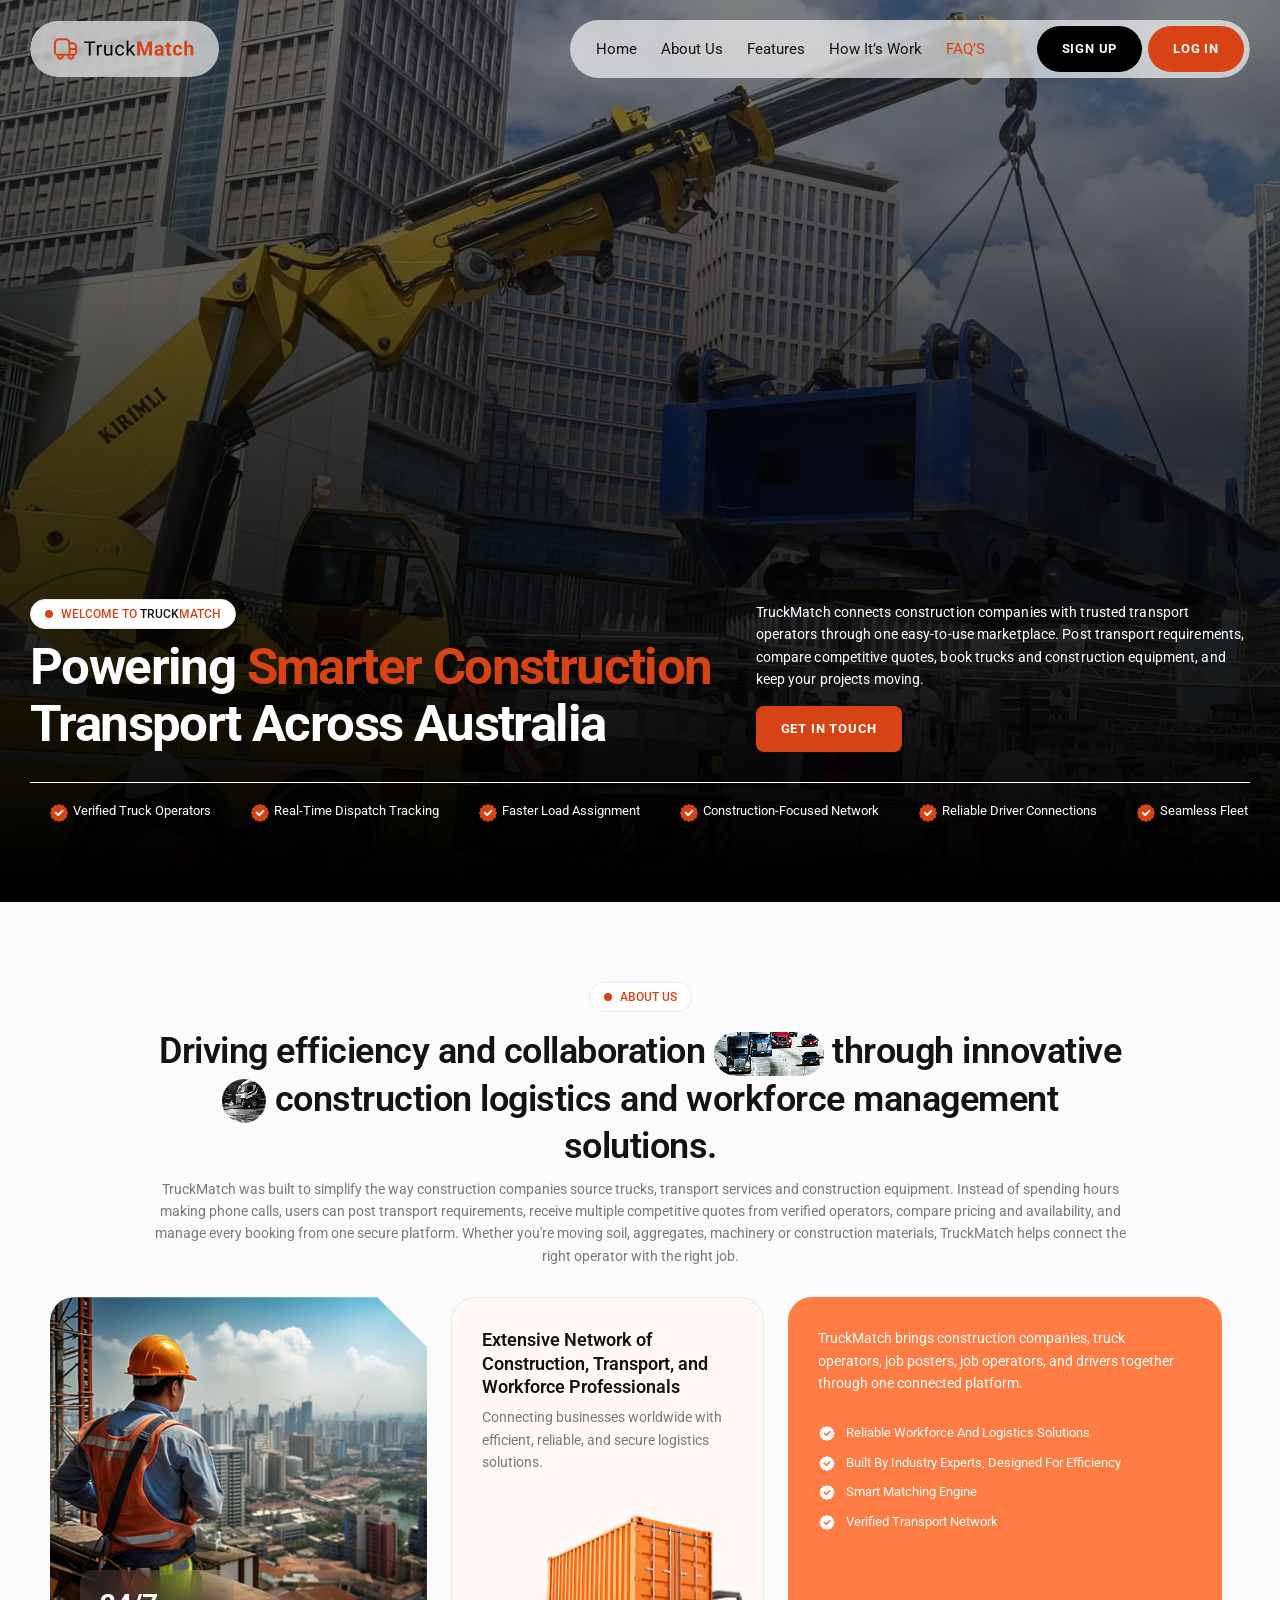
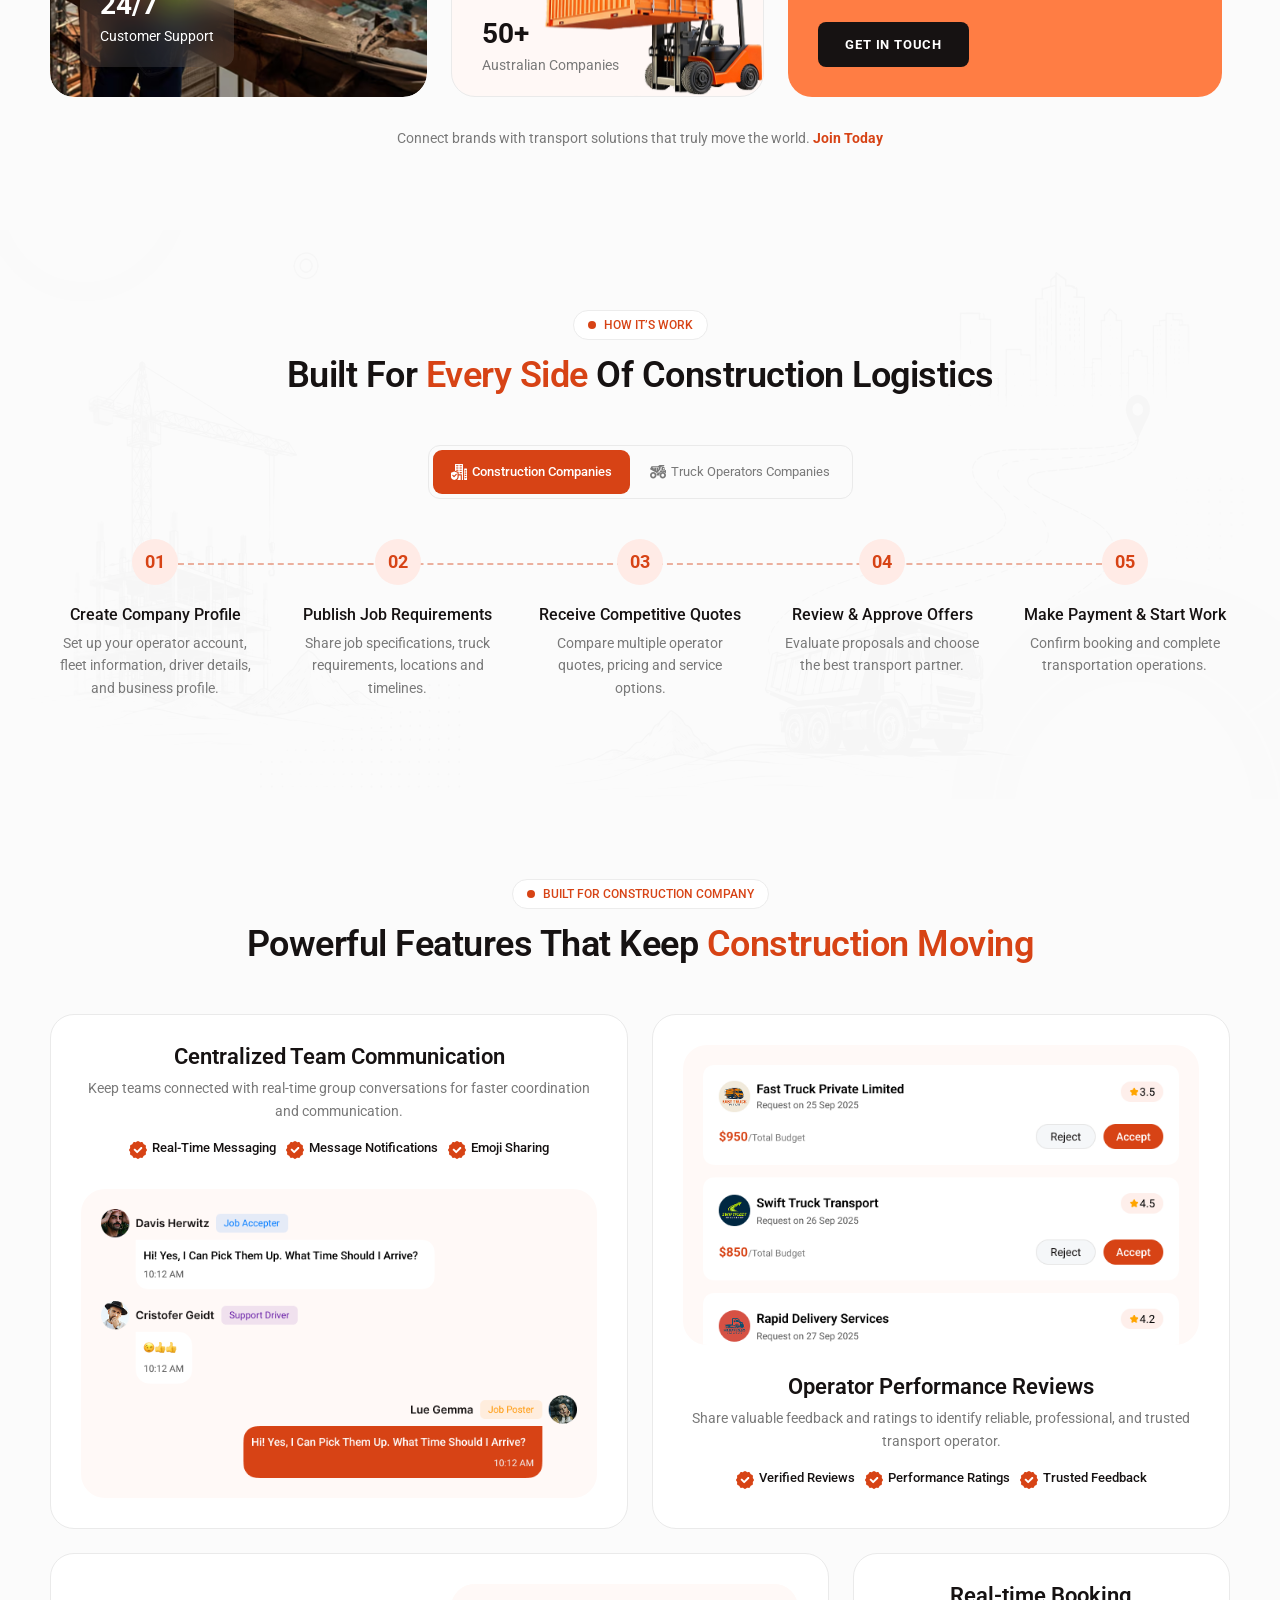
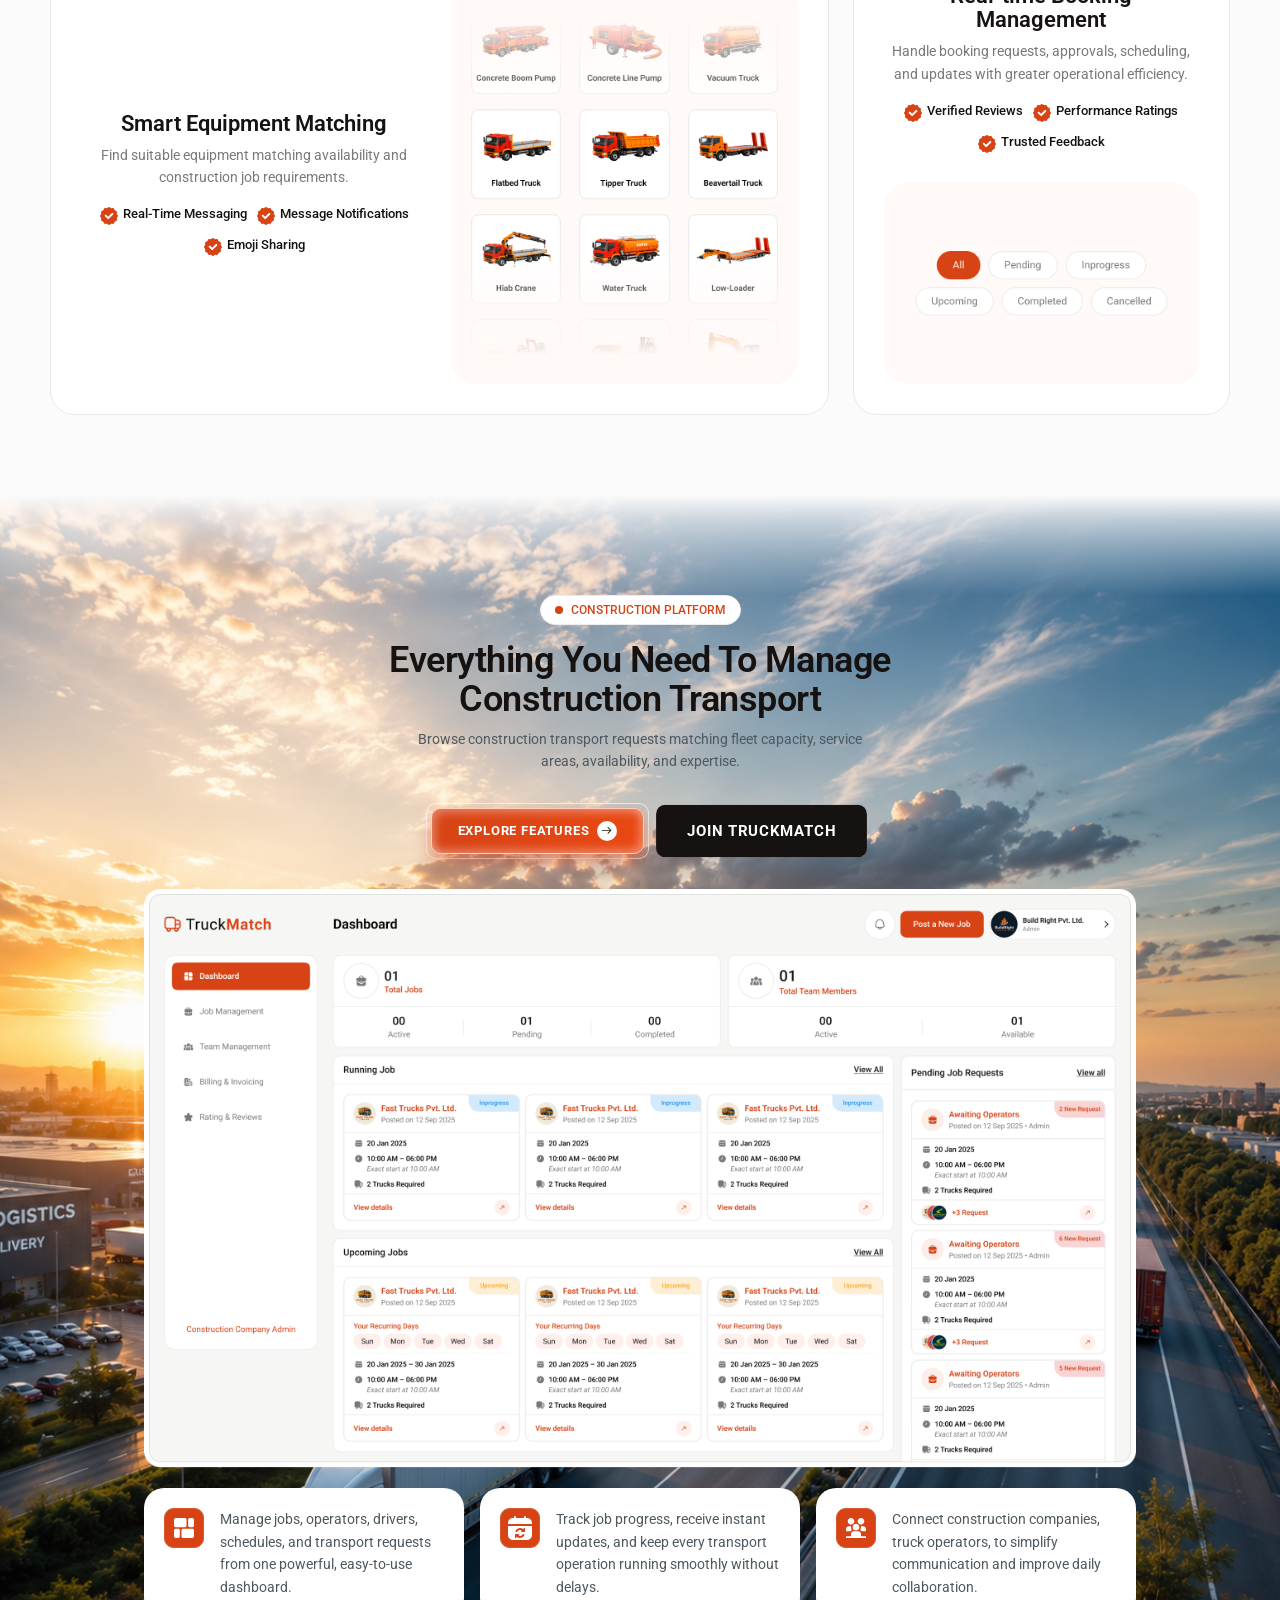
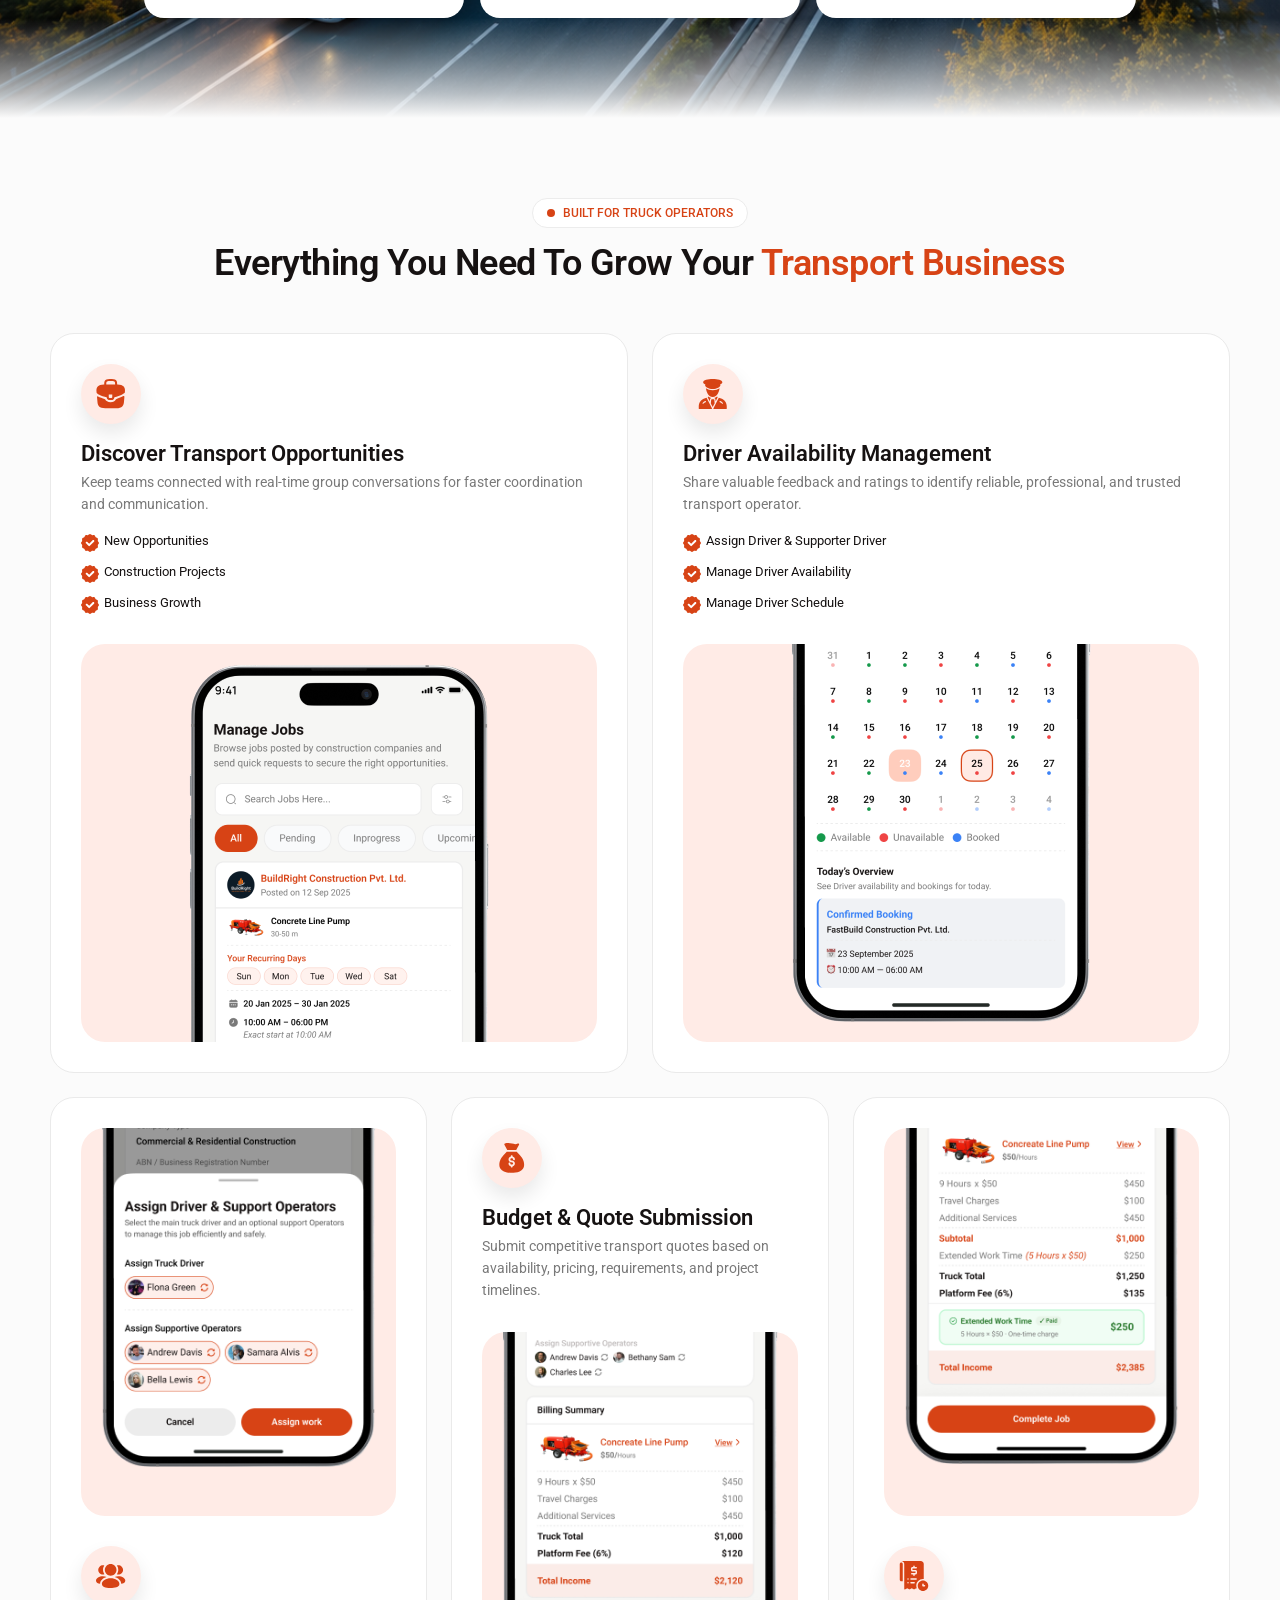
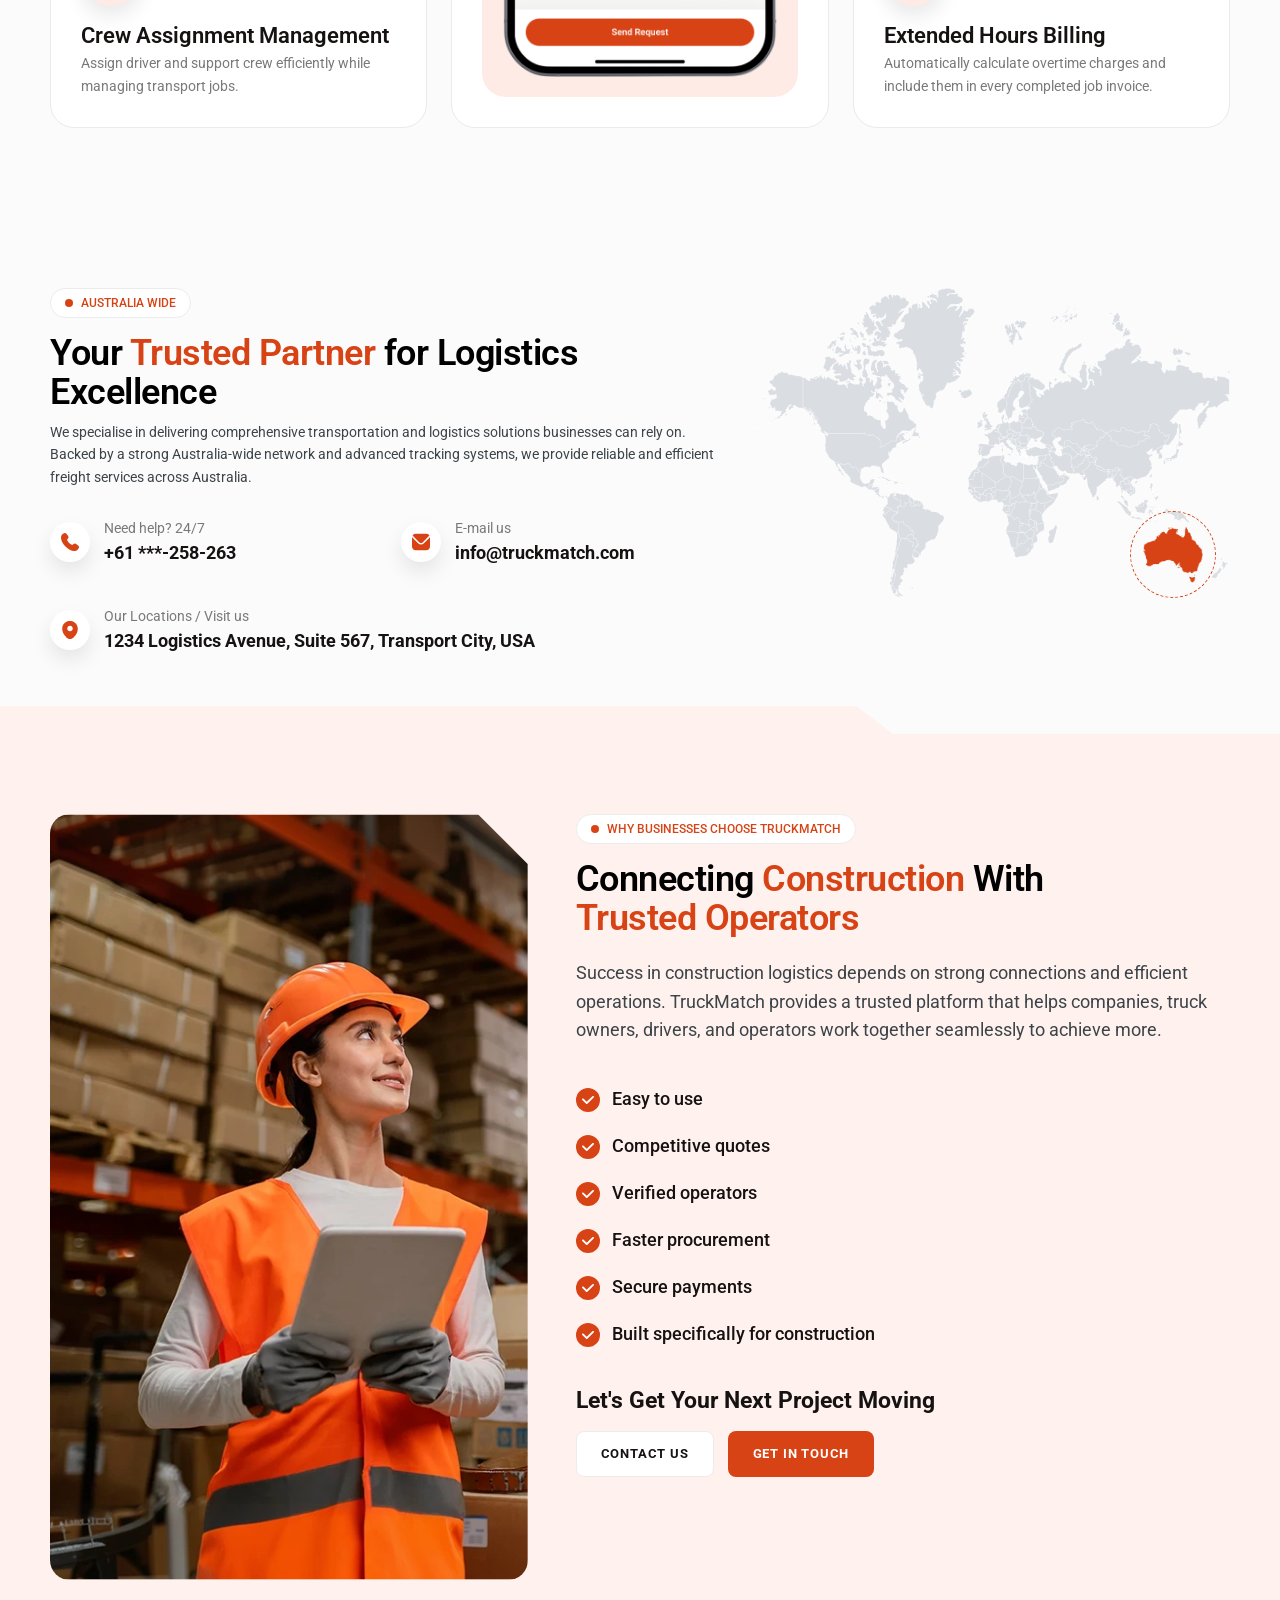
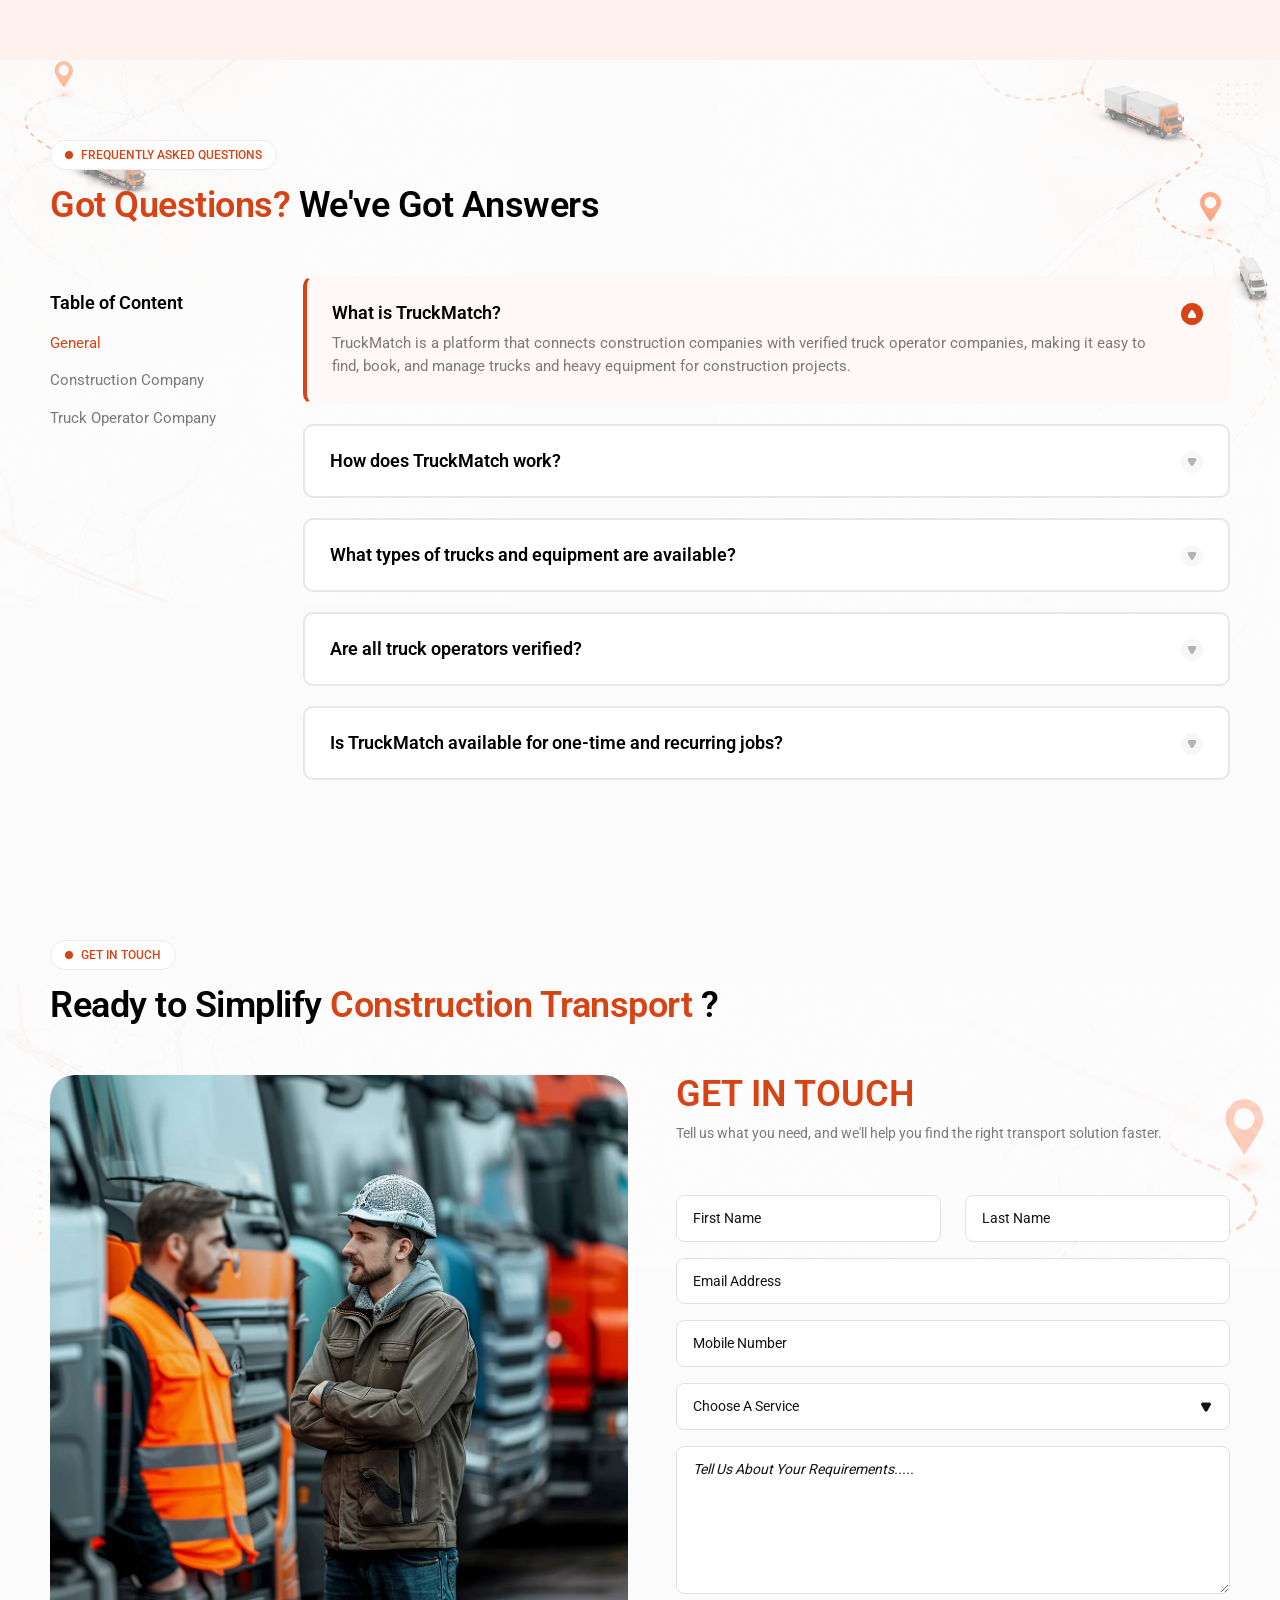
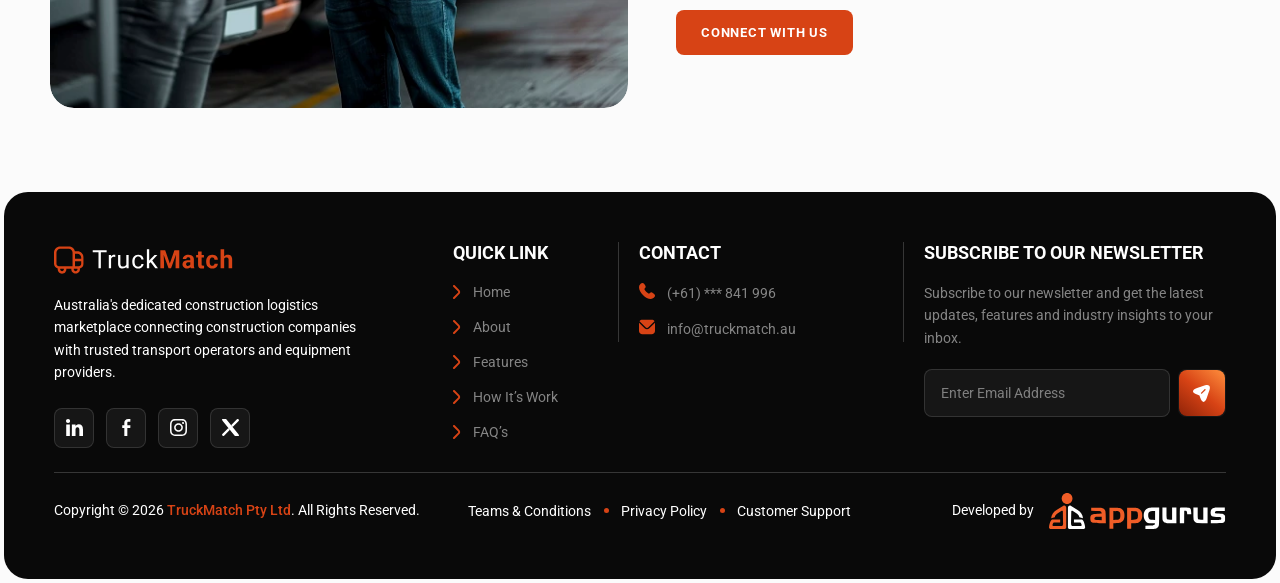
==== commit 3f4a07da: "footer div fix" ====
--- a/index.html
+++ b/index.html
@@ -1917,11 +1917,13 @@
                                                     </clipPath>
                                                 </defs>
                                             </svg>
-                                            </a>
-                                            <p class="m-0 pt-xl-3 pt-2 text_white fw-400">
-                                                Australia's dedicated construction logistics marketplace connecting construction companies with trusted transport operators and equipment providers.
-                                            </p>
-                                        </div>
+                                        </a>
+                                        <p class="m-0 pt-xl-3 pt-2 text_white fw-400">
+                                            Australia's dedicated construction logistics marketplace connecting
+                                            construction companies with trusted transport operators and equipment
+                                            providers.
+                                        </p>
+                                    </div>
 
                                     <div class="social-link-main">
                                         <ul class="social-link">
@@ -1993,15 +1995,15 @@
                                             </a>
                                         </li>
                                         <!-- <li>
-                                            <a href="#Testimonial" class="f-text f-hover-text">
-                                                <svg width="8" height="14" viewBox="0 0 8 14" fill="none"
-                                                    xmlns="http://www.w3.org/2000/svg">
-                                                    <path
-                                                        d="M4.8858 7.71079C4.97952 7.61783 5.05392 7.50723 5.10469 7.38537C5.15546 7.26351 5.18159 7.1328 5.18159 7.00079C5.18159 6.86878 5.15546 6.73807 5.10469 6.61622C5.05392 6.49436 4.97952 6.38376 4.8858 6.29079L0.295796 1.71079C0.202068 1.61783 0.127673 1.50723 0.0769043 1.38537C0.0261359 1.26351 -1.90735e-06 1.1328 -1.90735e-06 1.00079C-1.90735e-06 0.868781 0.0261359 0.738075 0.0769043 0.616216C0.127673 0.494356 0.202068 0.383755 0.295796 0.290792C0.483159 0.104542 0.736611 0 1.0008 0C1.26498 0 1.51843 0.104542 1.7058 0.290792L6.2958 4.88079C6.8576 5.44329 7.17316 6.20579 7.17316 7.00079C7.17316 7.79579 6.8576 8.55829 6.2958 9.12079L1.7058 13.7108C1.51954 13.8955 1.26814 13.9997 1.0058 14.0008C0.87419 14.0016 0.743727 13.9763 0.621889 13.9266C0.500052 13.8768 0.389236 13.8035 0.295796 13.7108C0.202068 13.6178 0.127673 13.5072 0.0769043 13.3854C0.0261359 13.2635 -1.90735e-06 13.1328 -1.90735e-06 13.0008C-1.90735e-06 12.8688 0.0261359 12.7381 0.0769043 12.6162C0.127673 12.4944 0.202068 12.3838 0.295796 12.2908L4.8858 7.71079Z"
-                                                        fill="#D74315" />
-                                                </svg> Testimonials
-                                            </a>
-                                        </li> -->
+                                        <a href="#Testimonial" class="f-text f-hover-text">
+                                            <svg width="8" height="14" viewBox="0 0 8 14" fill="none"
+                                                xmlns="http://www.w3.org/2000/svg">
+                                                <path
+                                                    d="M4.8858 7.71079C4.97952 7.61783 5.05392 7.50723 5.10469 7.38537C5.15546 7.26351 5.18159 7.1328 5.18159 7.00079C5.18159 6.86878 5.15546 6.73807 5.10469 6.61622C5.05392 6.49436 4.97952 6.38376 4.8858 6.29079L0.295796 1.71079C0.202068 1.61783 0.127673 1.50723 0.0769043 1.38537C0.0261359 1.26351 -1.90735e-06 1.1328 -1.90735e-06 1.00079C-1.90735e-06 0.868781 0.0261359 0.738075 0.0769043 0.616216C0.127673 0.494356 0.202068 0.383755 0.295796 0.290792C0.483159 0.104542 0.736611 0 1.0008 0C1.26498 0 1.51843 0.104542 1.7058 0.290792L6.2958 4.88079C6.8576 5.44329 7.17316 6.20579 7.17316 7.00079C7.17316 7.79579 6.8576 8.55829 6.2958 9.12079L1.7058 13.7108C1.51954 13.8955 1.26814 13.9997 1.0058 14.0008C0.87419 14.0016 0.743727 13.9763 0.621889 13.9266C0.500052 13.8768 0.389236 13.8035 0.295796 13.7108C0.202068 13.6178 0.127673 13.5072 0.0769043 13.3854C0.0261359 13.2635 -1.90735e-06 13.1328 -1.90735e-06 13.0008C-1.90735e-06 12.8688 0.0261359 12.7381 0.0769043 12.6162C0.127673 12.4944 0.202068 12.3838 0.295796 12.2908L4.8858 7.71079Z"
+                                                    fill="#D74315" />
+                                            </svg> Testimonials
+                                        </a>
+                                    </li> -->
                                         <li>
                                             <a href="#Faqs" class="f-text f-hover-text">
                                                 <svg width="8" height="14" viewBox="0 0 8 14" fill="none"
@@ -2030,15 +2032,15 @@
                                             </a>
                                         </li>
                                         <!-- <li>
-                                            <a href="https://maps.google.com" target="_blank"
-                                                class="f-text f-hover-text align-items-start">
-                                                <img src="assets/images/location.svg" alt="location">
-                                                <span>
-                                                    2/10 Smeaton Grange Rd,
-                                                    Smeaton Grange NSW 2567, Australia
-                                                </span>
-                                            </a>
-                                        </li> -->
+                                        <a href="https://maps.google.com" target="_blank"
+                                            class="f-text f-hover-text align-items-start">
+                                            <img src="assets/images/location.svg" alt="location">
+                                            <span>
+                                                2/10 Smeaton Grange Rd,
+                                                Smeaton Grange NSW 2567, Australia
+                                            </span>
+                                        </a>
+                                    </li> -->
                                     </ul>
                                     <ul class="f-menu">
                                         <li><span class="f-menu-title h5 fw-700">Subscribe to our newsletter</span></li>
@@ -2054,15 +2056,8 @@
                                                     <img src="assets/images/paper-plan.svg" alt="paper-plane">
                                                 </a>
                                             </div>
-                                        </div>
-                                    </div>
-                                </div>
-                                <div class="col-xl-4 col-12 align-self-center">
-                                    <div class="copy-right-text">
-                                        <p class="mb-0">Copyright © <span id="currentYear"></span> <span class="text_primary fw-500">TruckMatch Pty Ltd</span>. All Rights Reserved.
-                                        </p>
-                                    </div>
-
+                                        </form>
+                                    </ul>
                                 </div>
                             </div>
                         </div>
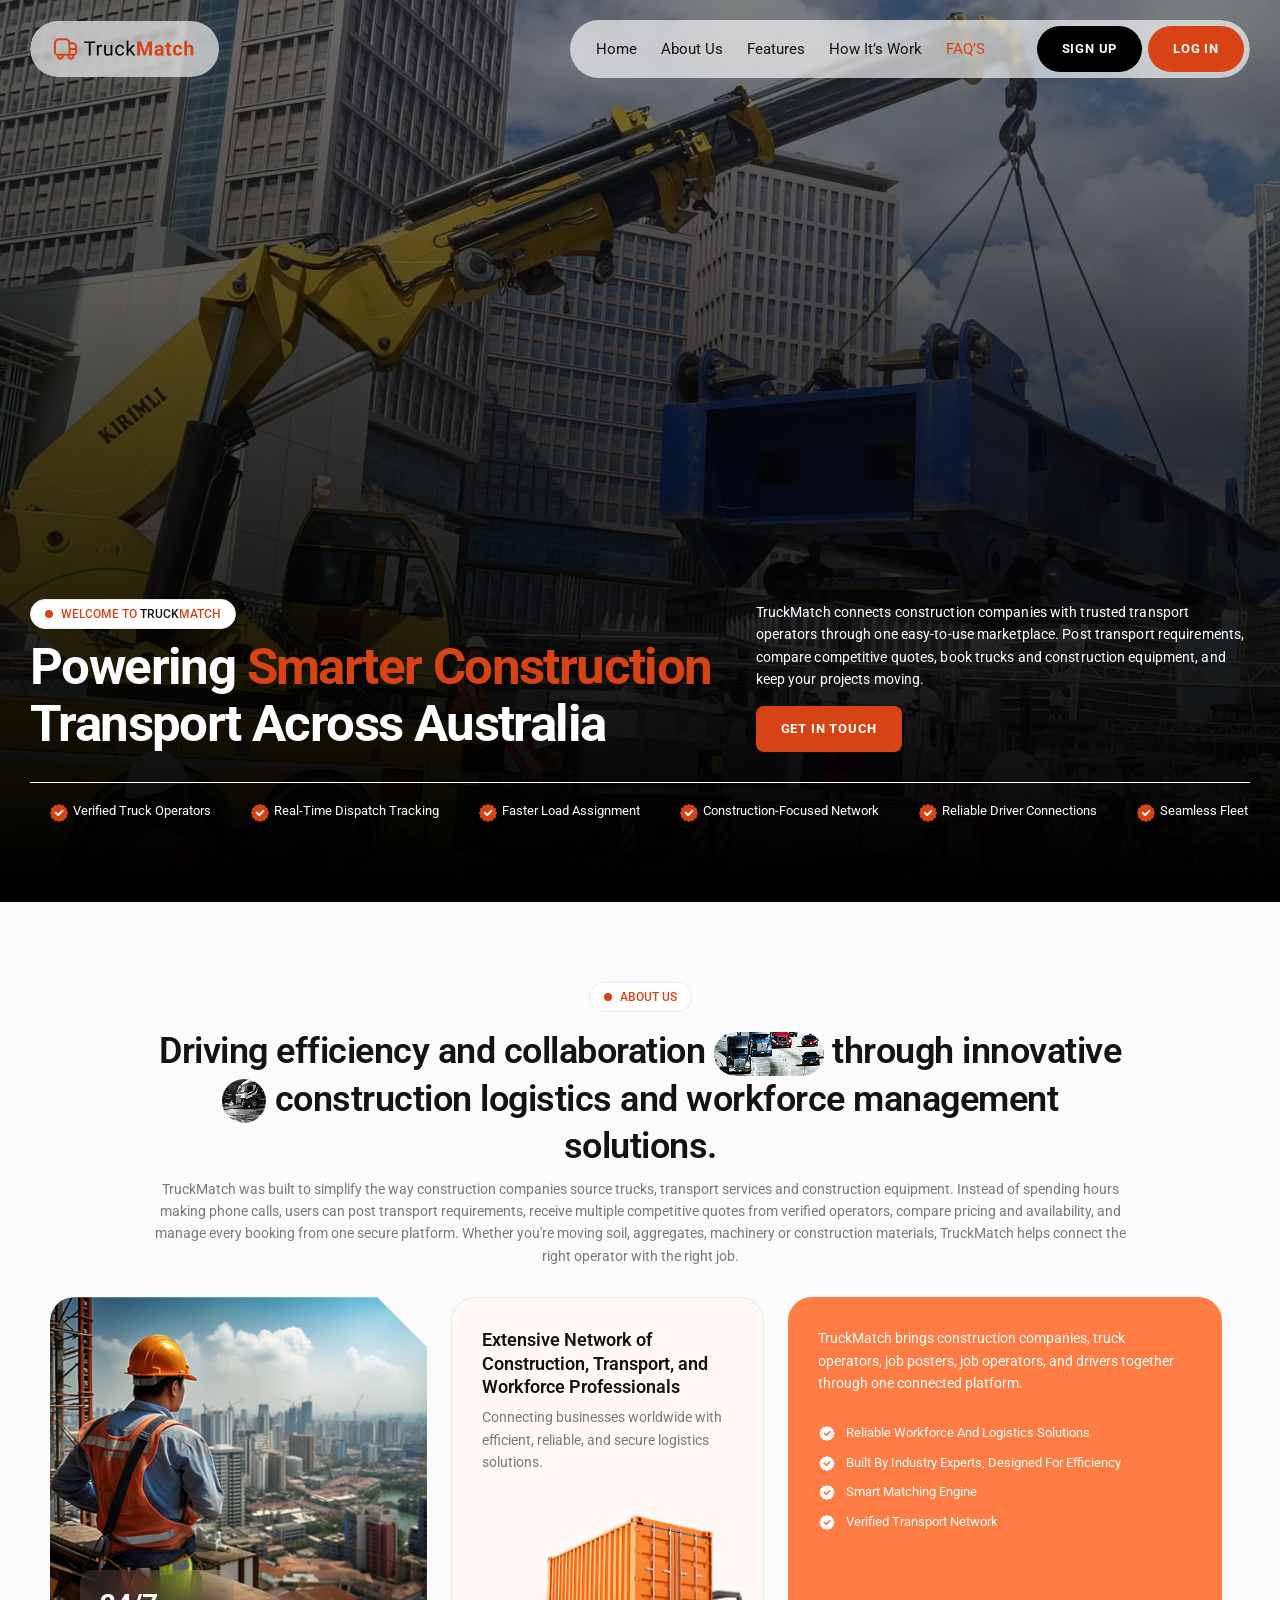
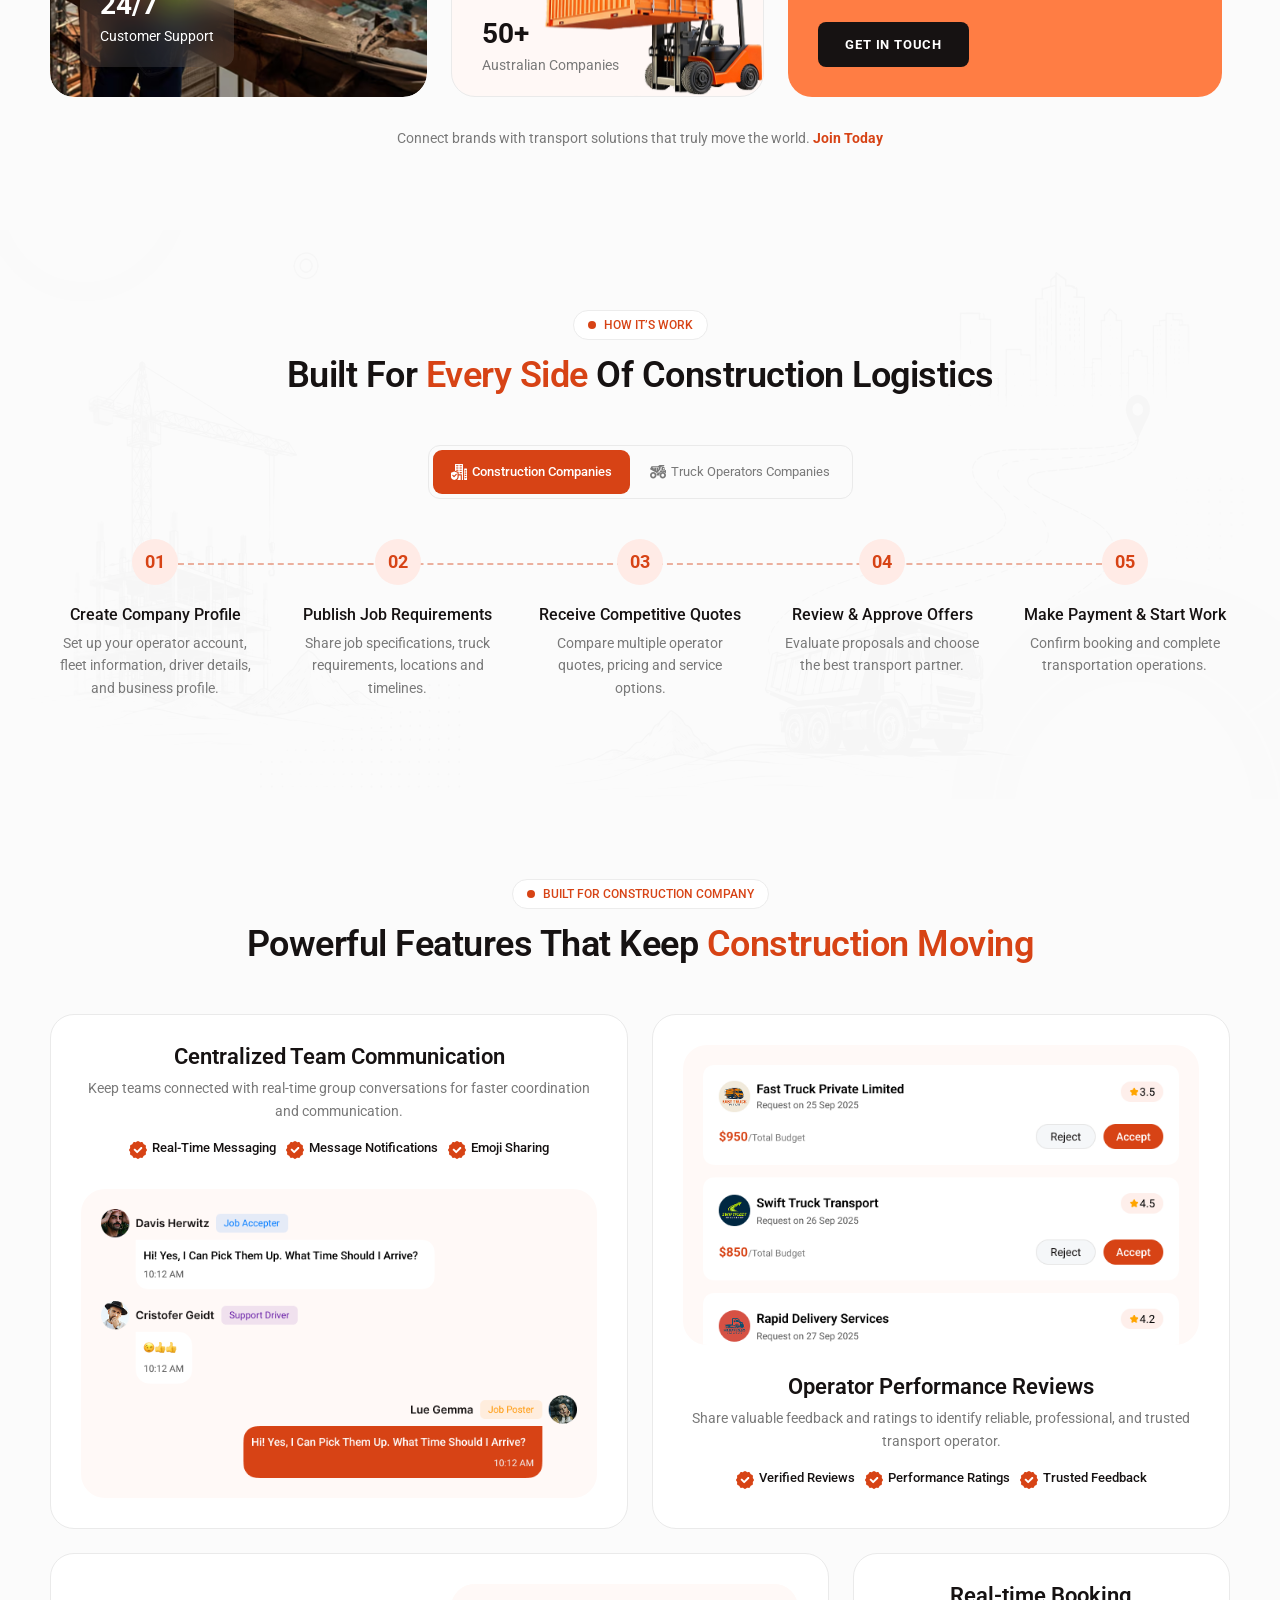
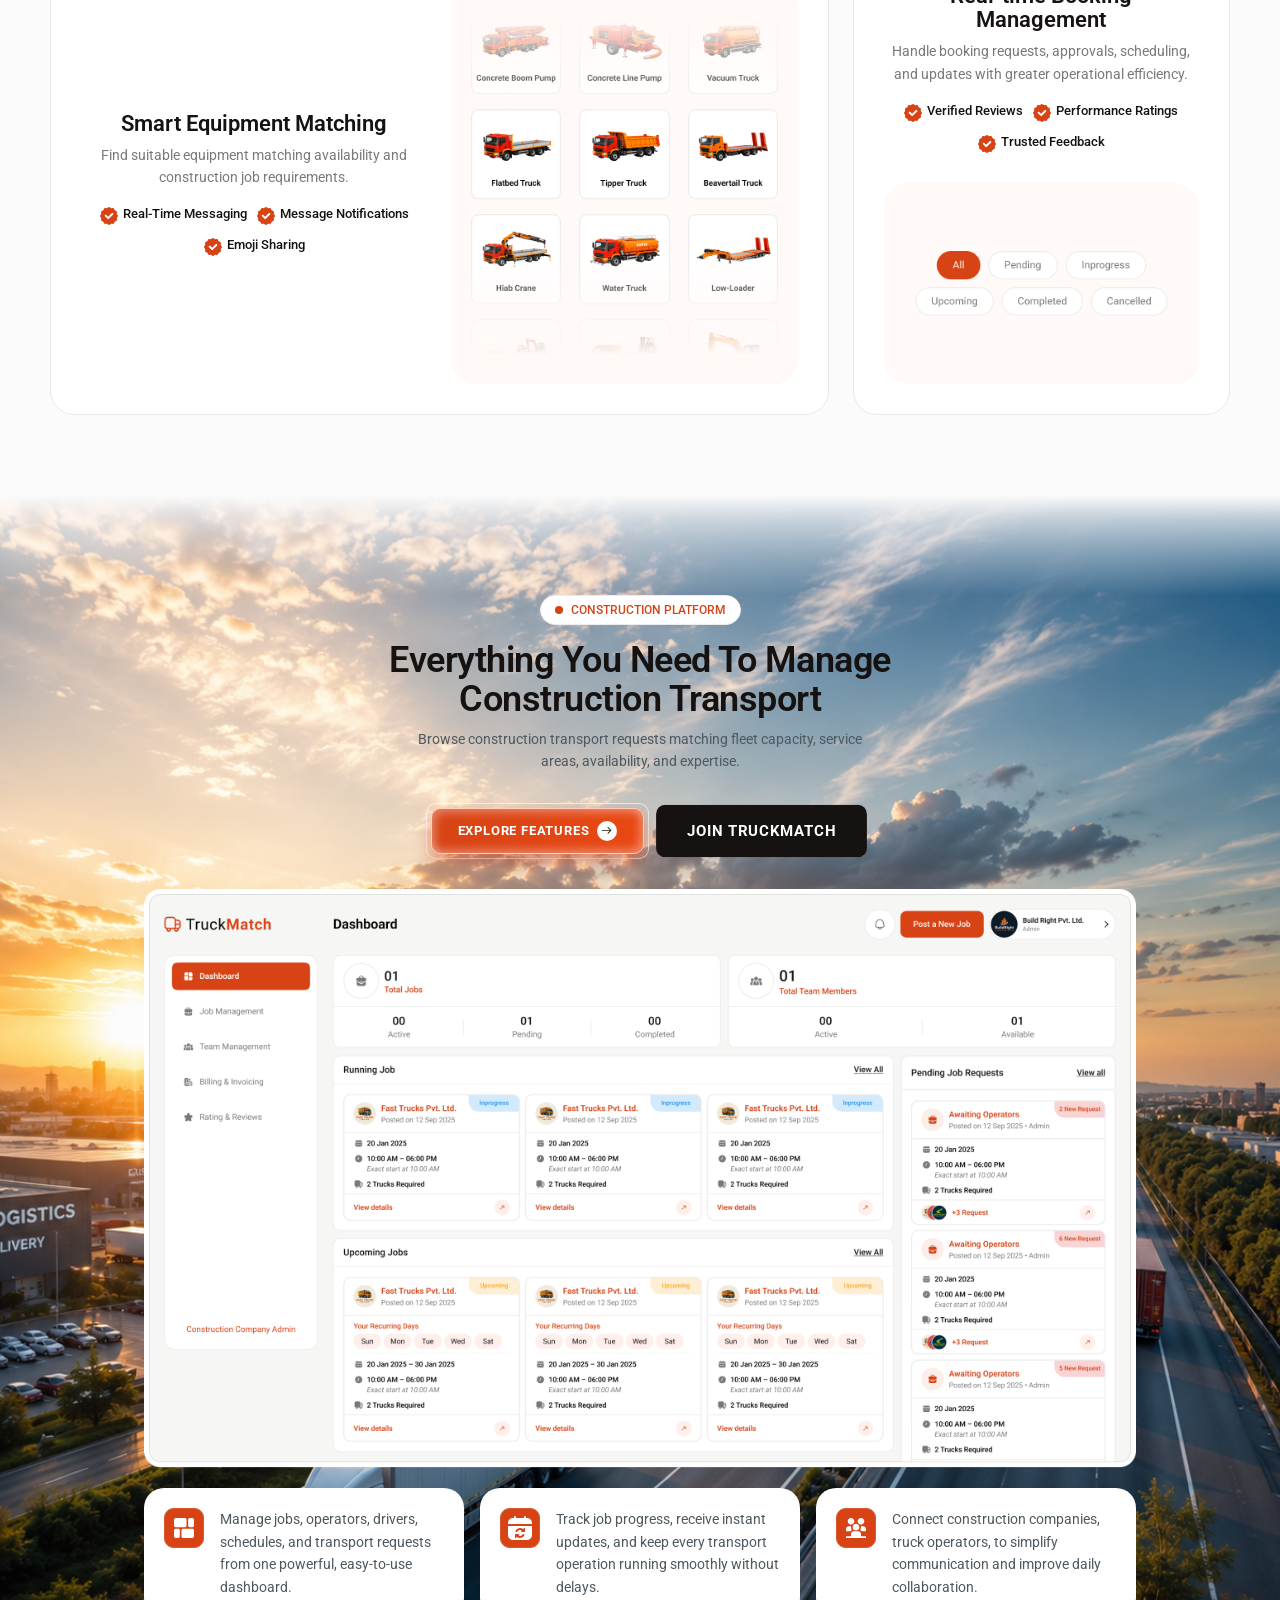
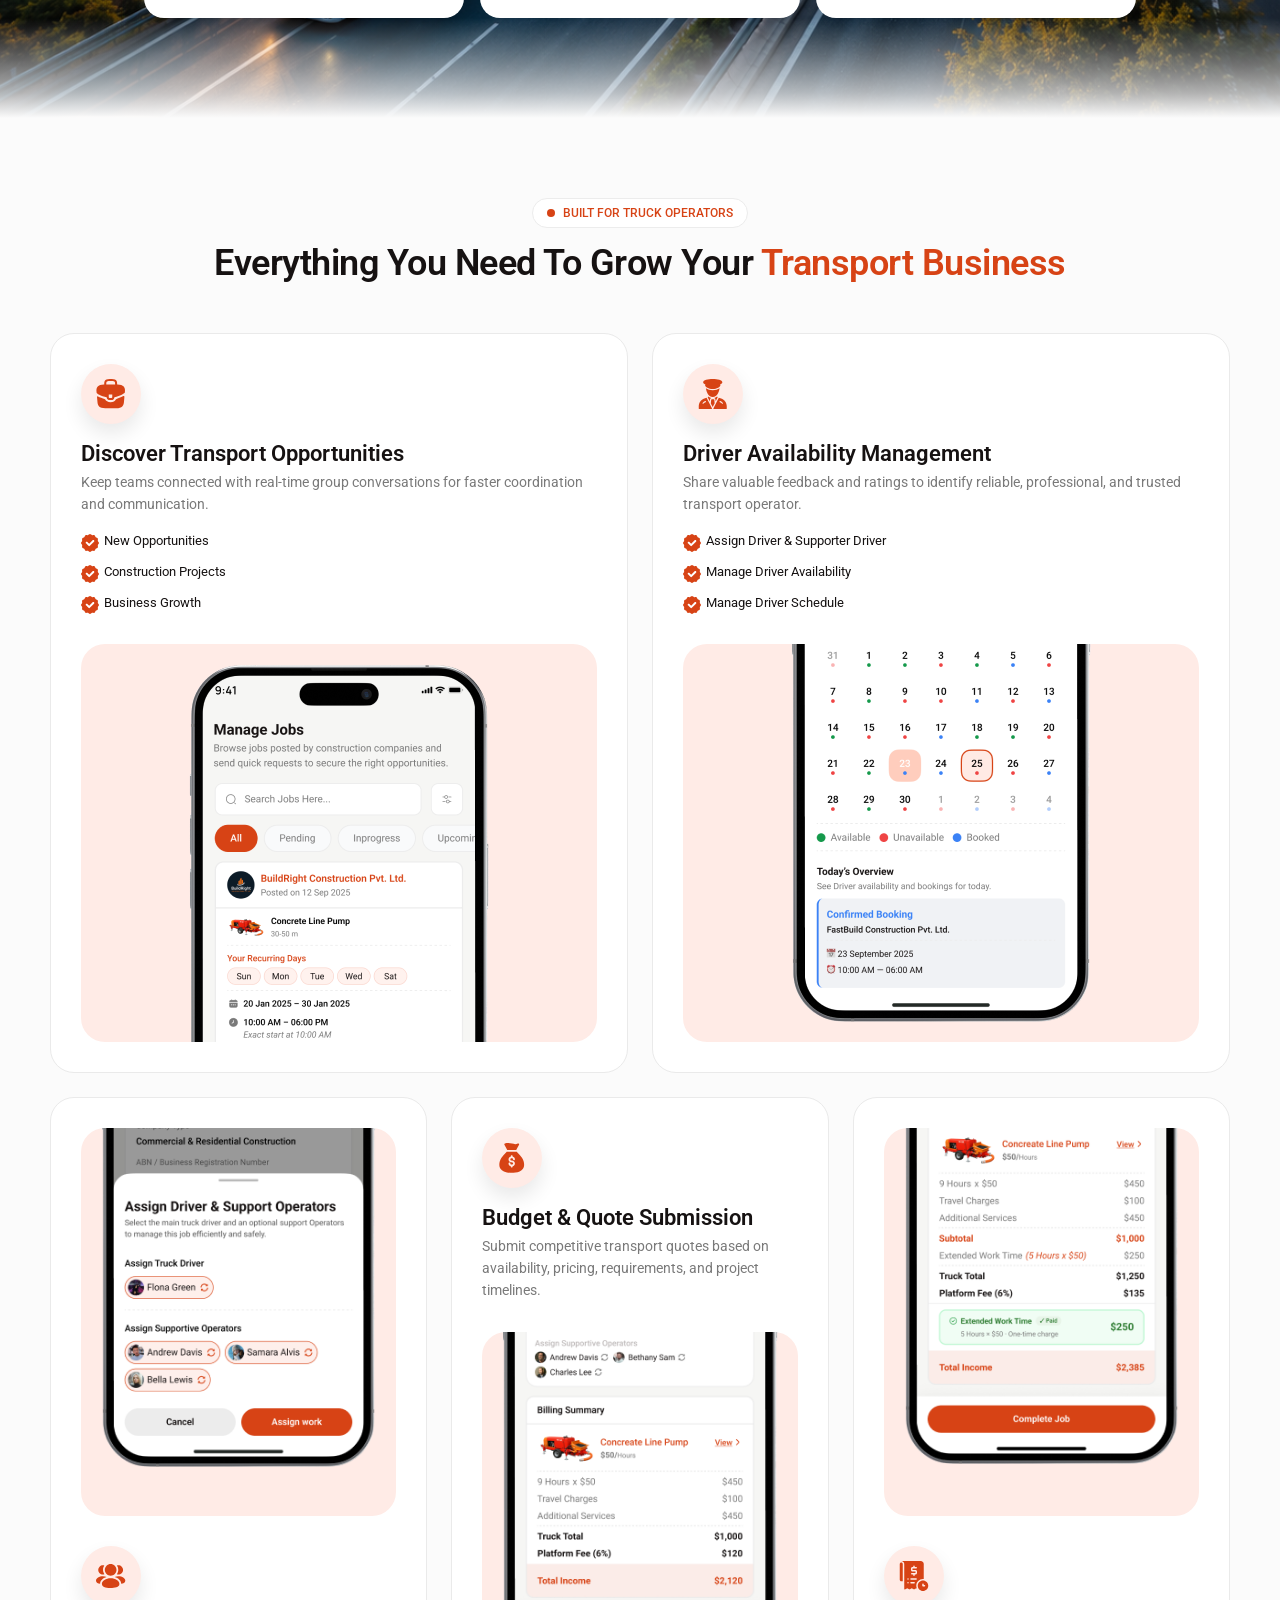
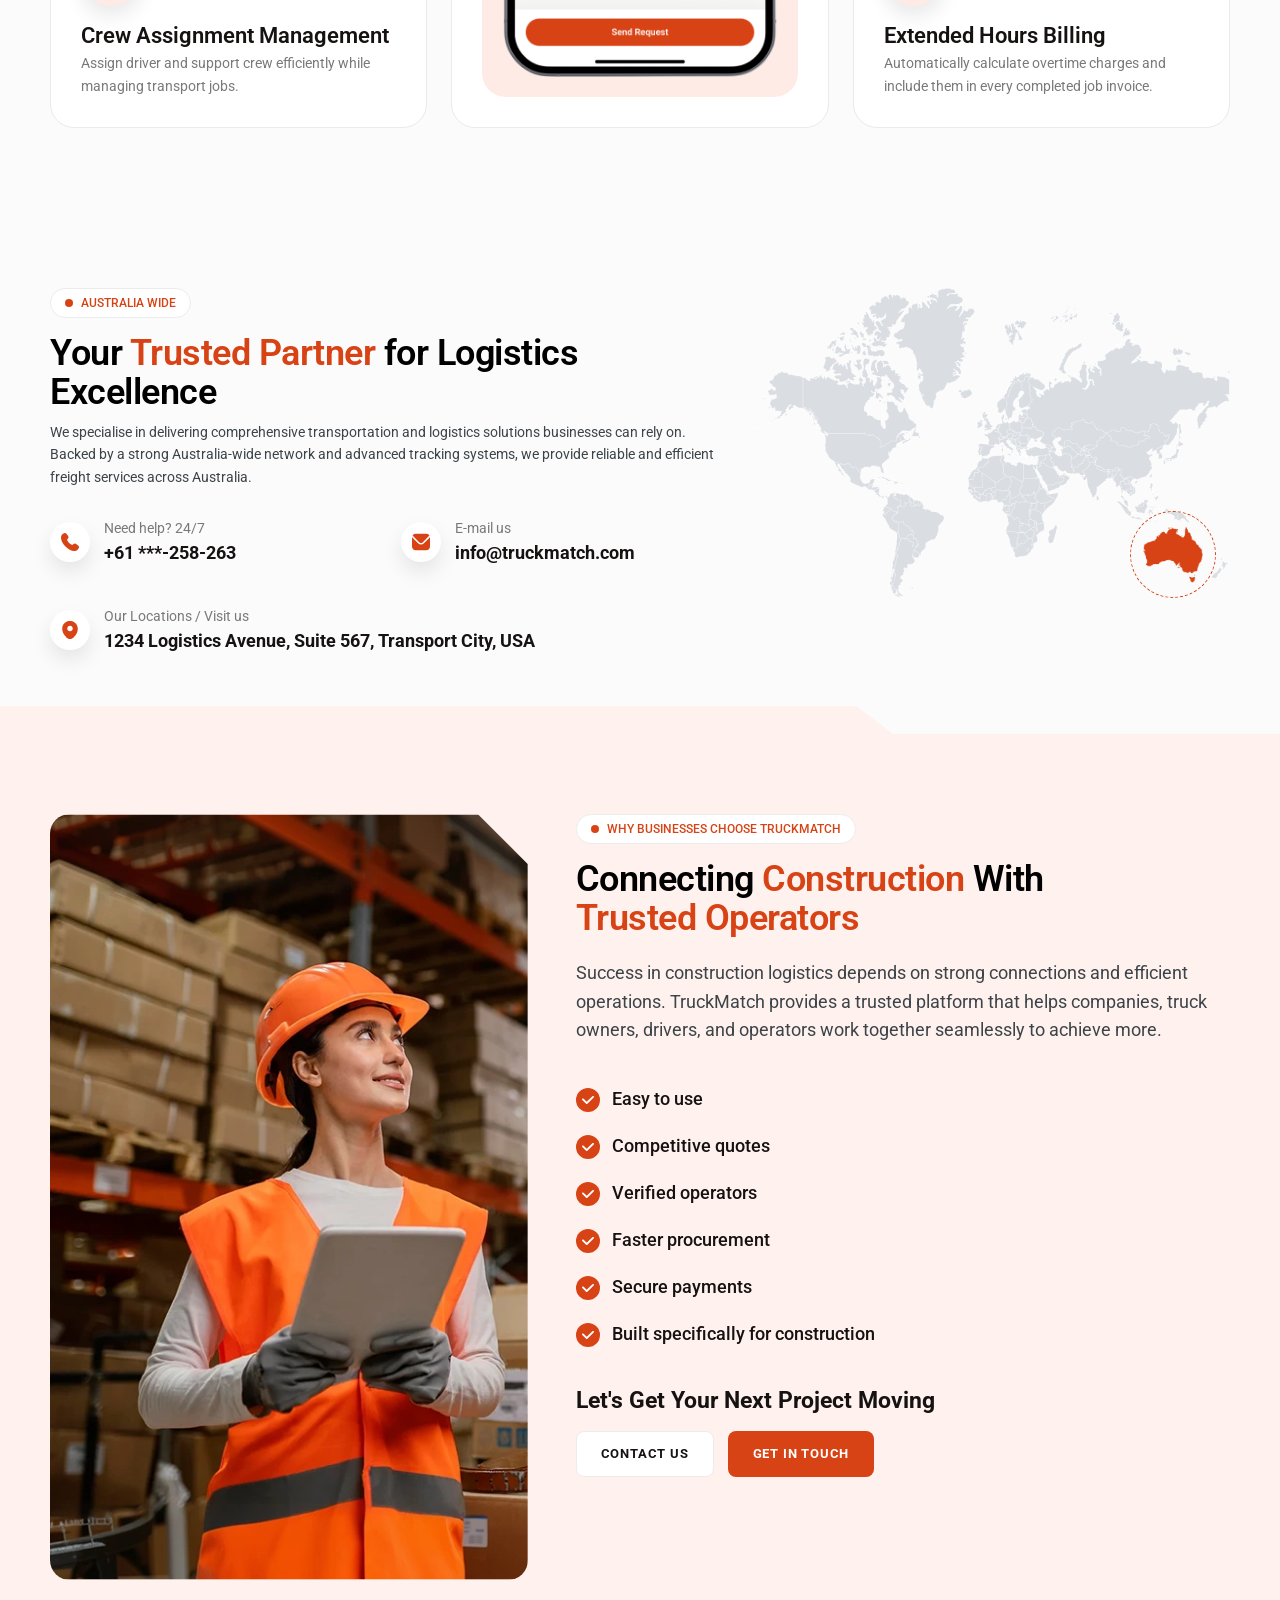
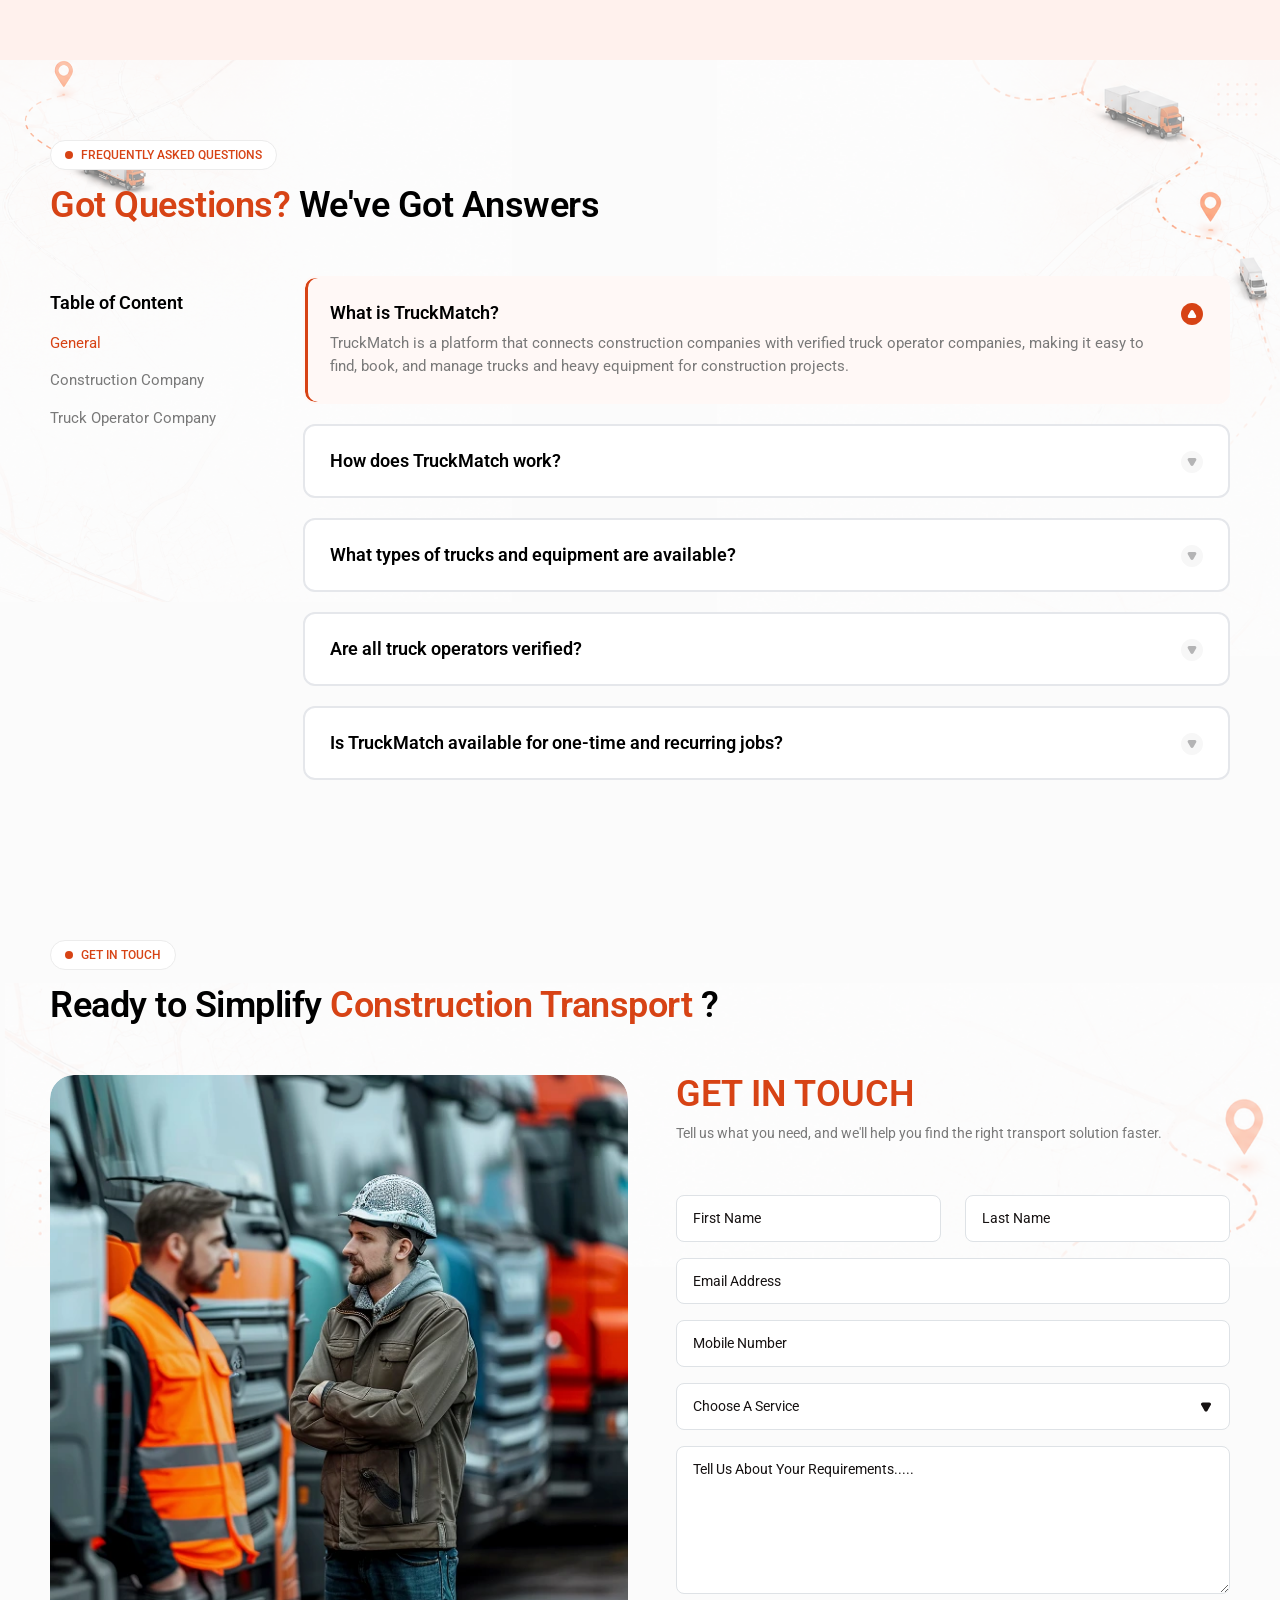
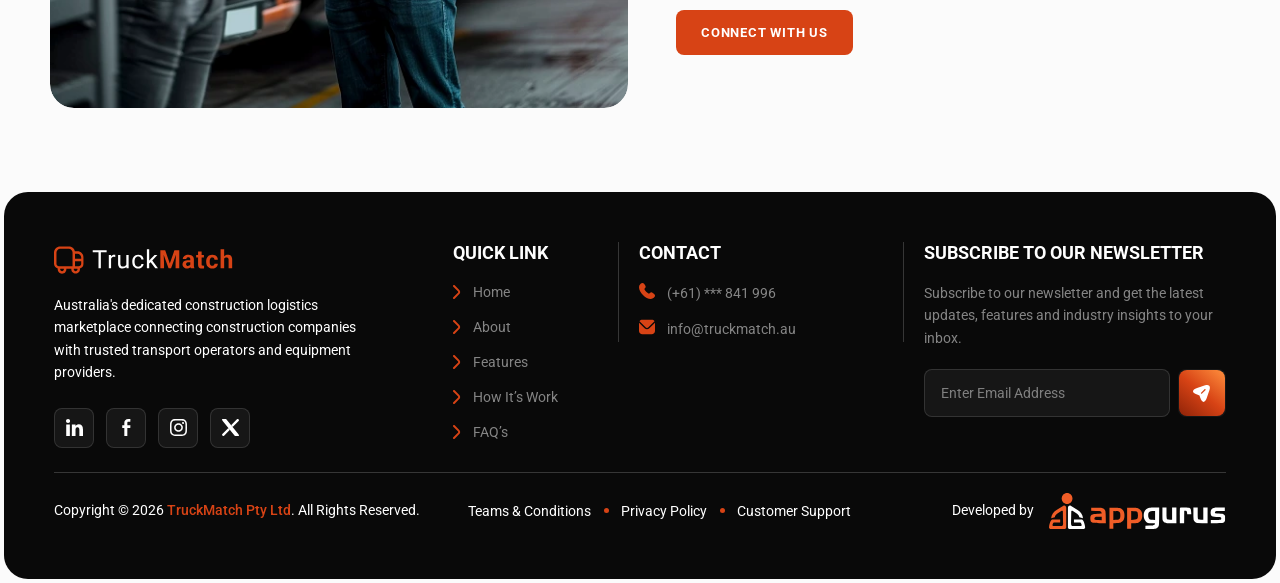
==== commit 170c8918: "get in touch font italic - dev" ====
--- a/index.html
+++ b/index.html
@@ -39,8 +39,7 @@
                             <!-- Logo -->
                             <div class="header-logo">
                                 <a href="#">
-                                    <svg class="h-logo" width="217" height="36" viewBox="0 0 217 36" fill="none"
-                                        xmlns="http://www.w3.org/2000/svg">
+                                    <svg class="h-logo" width="217" height="36" viewBox="0 0 217 36" fill="none" xmlns="http://www.w3.org/2000/svg">
                                         <g clip-path="url(#clip0_11823_3559)">
                                             <path
                                                 d="M28.314 7.56855H25.1845C24.8387 5.88672 23.9236 4.37556 22.5934 3.28975C21.2633 2.20394 19.5996 1.60989 17.8825 1.60773H7.45109C5.47568 1.61009 3.58186 2.39587 2.18503 3.7927C0.788204 5.18952 0.00242727 7.08335 6.10352e-05 9.05876L6.10352e-05 22.4706C0.00380712 23.8053 0.455375 25.1001 1.28244 26.1476C2.1095 27.1952 3.2642 27.9348 4.56158 28.2481C4.42115 28.9939 4.44515 29.7613 4.63191 30.4969C4.81866 31.2324 5.16368 31.9183 5.64287 32.5068C6.12206 33.0952 6.7239 33.572 7.40636 33.9039C8.08883 34.2357 8.8355 34.4147 9.59426 34.4282C10.353 34.4417 11.1056 34.2895 11.7994 33.9822C12.4933 33.6749 13.1118 33.2198 13.6116 32.6488C14.1115 32.0779 14.4807 31.4047 14.6936 30.6762C14.9064 29.9478 14.9578 29.1817 14.844 28.4314H20.927C20.8887 28.678 20.8683 28.927 20.8659 29.1765C20.8659 30.5598 21.4154 31.8865 22.3936 32.8646C23.3717 33.8427 24.6983 34.3923 26.0816 34.3923C27.4649 34.3923 28.7916 33.8427 29.7697 32.8646C30.7479 31.8865 31.2974 30.5598 31.2974 29.1765C31.2957 28.8649 31.2652 28.5542 31.2065 28.2481C32.5033 27.9343 33.6573 27.1943 34.4838 26.1469C35.3103 25.0994 35.7614 23.8049 35.765 22.4706V15.0196C35.7626 13.0442 34.9769 11.1503 33.58 9.75352C32.1832 8.35669 30.2894 7.57092 28.314 7.56855ZM32.7846 15.0196V16.5098H25.3336V10.549H28.314C29.4997 10.549 30.6368 11.02 31.4752 11.8584C32.3136 12.6968 32.7846 13.8339 32.7846 15.0196ZM2.98047 22.4706V9.05876C2.98047 7.87308 3.45148 6.73596 4.28989 5.89755C5.12829 5.05915 6.26541 4.58814 7.45109 4.58814H17.8825C19.0682 4.58814 20.2053 5.05915 21.0437 5.89755C21.8821 6.73596 22.3531 7.87308 22.3531 9.05876V25.451H5.96088C5.17043 25.451 4.41235 25.137 3.85341 24.5781C3.29448 24.0191 2.98047 23.2611 2.98047 22.4706ZM11.9217 29.1765C11.9217 29.7694 11.6862 30.3379 11.267 30.7571C10.8478 31.1763 10.2792 31.4118 9.6864 31.4118C9.09356 31.4118 8.525 31.1763 8.1058 30.7571C7.68659 30.3379 7.45109 29.7694 7.45109 29.1765C7.45201 28.9218 7.49896 28.6694 7.58968 28.4314H11.7831C11.8738 28.6694 11.9208 28.9218 11.9217 29.1765ZM26.0787 31.4118C25.4858 31.4118 24.9173 31.1763 24.4981 30.7571C24.0789 30.3379 23.8434 29.7694 23.8434 29.1765C23.844 28.9218 23.891 28.6693 23.9819 28.4314H28.1754C28.2664 28.6693 28.3133 28.9218 28.314 29.1765C28.314 29.7694 28.0785 30.3379 27.6593 30.7571C27.2401 31.1763 26.6715 31.4118 26.0787 31.4118ZM29.8042 25.451H25.3336V19.4902H32.7846V22.4706C32.7846 23.2611 32.4706 24.0191 31.9116 24.5781C31.3527 25.137 30.5946 25.451 29.8042 25.451Z"
@@ -65,8 +64,7 @@
                             <!-- Menu -->
                             <div class="header-inner d-flex">
                                 <div class="header-right">
-                                    <button class="navbar-toggler collapsed" type="button" data-bs-toggle="collapse"
-                                        data-bs-target="#navbarNavDropdown" aria-expanded="false">
+                                    <button class="navbar-toggler collapsed" type="button" data-bs-toggle="collapse" data-bs-target="#navbarNavDropdown" aria-expanded="false">
                                         <span class="icon-bar"></span>
                                         <span class="icon-bar"></span>
                                         <span class="icon-bar"></span>
@@ -76,8 +74,7 @@
                                         <div class="header-menu-inner">
                                             <ul class="navbar-nav" id="menu-main-menu">
                                                 <li class="nav-item">
-                                                    <a class="nav-link active" aria-current="page"
-                                                        href="index.html">Home</a>
+                                                    <a class="nav-link active" aria-current="page" href="index.html">Home</a>
                                                 </li>
                                                 <li class="nav-item"><a href="#AboutUs" class="nav-link">About Us</a>
                                                 </li>
@@ -135,10 +132,7 @@
                                 <div class="col-xxl-4 col-xl-5 col-lg-12">
                                     <div class="hero-content right">
                                         <p class="hero-desc mb-3 mb-xxl-4">
-                                            TruckMatch connects construction companies with trusted transport operators
-                                            through one easy-to-use marketplace. Post transport requirements, compare
-                                            competitive quotes, book trucks and construction equipment, and keep your
-                                            projects moving.
+                                            TruckMatch connects construction companies with trusted transport operators through one easy-to-use marketplace. Post transport requirements, compare competitive quotes, book trucks and construction equipment, and keep your projects moving.
                                         </p>
                                         <a class="btn btn-primary mxw-fit" href="#GetInTouch">get in touch</a>
                                     </div>
@@ -147,8 +141,7 @@
 
                             <ul class="h-banner-features">
                                 <li class="h-feature-item">
-                                    <svg width="18" height="18" viewBox="0 0 18 18" fill="none"
-                                        xmlns="http://www.w3.org/2000/svg">
+                                    <svg width="18" height="18" viewBox="0 0 18 18" fill="none" xmlns="http://www.w3.org/2000/svg">
                                         <path
                                             d="M18 9C18 9.768 17.0565 10.401 16.8675 11.109C16.6725 11.841 17.166 12.861 16.7955 13.5015C16.419 14.1525 15.2865 14.2305 14.7585 14.7585C14.2305 15.2865 14.1525 16.419 13.5015 16.7955C12.861 17.166 11.841 16.6725 11.109 16.8675C10.401 17.0565 9.768 18 9 18C8.232 18 7.599 17.0565 6.891 16.8675C6.159 16.6725 5.139 17.166 4.4985 16.7955C3.8475 16.419 3.7695 15.2865 3.2415 14.7585C2.7135 14.2305 1.581 14.1525 1.2045 13.5015C0.834 12.861 1.3275 11.841 1.1325 11.109C0.9435 10.401 0 9.768 0 9C0 8.232 0.9435 7.599 1.1325 6.891C1.3275 6.159 0.834 5.139 1.2045 4.4985C1.581 3.8475 2.7135 3.7695 3.2415 3.2415C3.7695 2.7135 3.8475 1.581 4.4985 1.2045C5.139 0.834 6.159 1.3275 6.891 1.1325C7.599 0.9435 8.232 0 9 0C9.768 0 10.401 0.9435 11.109 1.1325C11.841 1.3275 12.861 0.834 13.5015 1.2045C14.1525 1.581 14.2305 2.7135 14.7585 3.2415C15.2865 3.7695 16.419 3.8475 16.7955 4.4985C17.166 5.139 16.6725 6.159 16.8675 6.891C17.0565 7.599 18 8.232 18 9Z"
                                             fill="#D74315" />
@@ -158,8 +151,7 @@
                                     </svg> Smart Job Matching
                                 </li>
                                 <li class="h-feature-item">
-                                    <svg width="18" height="18" viewBox="0 0 18 18" fill="none"
-                                        xmlns="http://www.w3.org/2000/svg">
+                                    <svg width="18" height="18" viewBox="0 0 18 18" fill="none" xmlns="http://www.w3.org/2000/svg">
                                         <path
                                             d="M18 9C18 9.768 17.0565 10.401 16.8675 11.109C16.6725 11.841 17.166 12.861 16.7955 13.5015C16.419 14.1525 15.2865 14.2305 14.7585 14.7585C14.2305 15.2865 14.1525 16.419 13.5015 16.7955C12.861 17.166 11.841 16.6725 11.109 16.8675C10.401 17.0565 9.768 18 9 18C8.232 18 7.599 17.0565 6.891 16.8675C6.159 16.6725 5.139 17.166 4.4985 16.7955C3.8475 16.419 3.7695 15.2865 3.2415 14.7585C2.7135 14.2305 1.581 14.1525 1.2045 13.5015C0.834 12.861 1.3275 11.841 1.1325 11.109C0.9435 10.401 0 9.768 0 9C0 8.232 0.9435 7.599 1.1325 6.891C1.3275 6.159 0.834 5.139 1.2045 4.4985C1.581 3.8475 2.7135 3.7695 3.2415 3.2415C3.7695 2.7135 3.8475 1.581 4.4985 1.2045C5.139 0.834 6.159 1.3275 6.891 1.1325C7.599 0.9435 8.232 0 9 0C9.768 0 10.401 0.9435 11.109 1.1325C11.841 1.3275 12.861 0.834 13.5015 1.2045C14.1525 1.581 14.2305 2.7135 14.7585 3.2415C15.2865 3.7695 16.419 3.8475 16.7955 4.4985C17.166 5.139 16.6725 6.159 16.8675 6.891C17.0565 7.599 18 8.232 18 9Z"
                                             fill="#D74315" />
@@ -169,8 +161,7 @@
                                     </svg> Verified Truck Operators
                                 </li>
                                 <li class="h-feature-item">
-                                    <svg width="18" height="18" viewBox="0 0 18 18" fill="none"
-                                        xmlns="http://www.w3.org/2000/svg">
+                                    <svg width="18" height="18" viewBox="0 0 18 18" fill="none" xmlns="http://www.w3.org/2000/svg">
                                         <path
                                             d="M18 9C18 9.768 17.0565 10.401 16.8675 11.109C16.6725 11.841 17.166 12.861 16.7955 13.5015C16.419 14.1525 15.2865 14.2305 14.7585 14.7585C14.2305 15.2865 14.1525 16.419 13.5015 16.7955C12.861 17.166 11.841 16.6725 11.109 16.8675C10.401 17.0565 9.768 18 9 18C8.232 18 7.599 17.0565 6.891 16.8675C6.159 16.6725 5.139 17.166 4.4985 16.7955C3.8475 16.419 3.7695 15.2865 3.2415 14.7585C2.7135 14.2305 1.581 14.1525 1.2045 13.5015C0.834 12.861 1.3275 11.841 1.1325 11.109C0.9435 10.401 0 9.768 0 9C0 8.232 0.9435 7.599 1.1325 6.891C1.3275 6.159 0.834 5.139 1.2045 4.4985C1.581 3.8475 2.7135 3.7695 3.2415 3.2415C3.7695 2.7135 3.8475 1.581 4.4985 1.2045C5.139 0.834 6.159 1.3275 6.891 1.1325C7.599 0.9435 8.232 0 9 0C9.768 0 10.401 0.9435 11.109 1.1325C11.841 1.3275 12.861 0.834 13.5015 1.2045C14.1525 1.581 14.2305 2.7135 14.7585 3.2415C15.2865 3.7695 16.419 3.8475 16.7955 4.4985C17.166 5.139 16.6725 6.159 16.8675 6.891C17.0565 7.599 18 8.232 18 9Z"
                                             fill="#D74315" />
@@ -180,8 +171,7 @@
                                     </svg> Real-Time Dispatch Tracking
                                 </li>
                                 <li class="h-feature-item">
-                                    <svg width="18" height="18" viewBox="0 0 18 18" fill="none"
-                                        xmlns="http://www.w3.org/2000/svg">
+                                    <svg width="18" height="18" viewBox="0 0 18 18" fill="none" xmlns="http://www.w3.org/2000/svg">
                                         <path
                                             d="M18 9C18 9.768 17.0565 10.401 16.8675 11.109C16.6725 11.841 17.166 12.861 16.7955 13.5015C16.419 14.1525 15.2865 14.2305 14.7585 14.7585C14.2305 15.2865 14.1525 16.419 13.5015 16.7955C12.861 17.166 11.841 16.6725 11.109 16.8675C10.401 17.0565 9.768 18 9 18C8.232 18 7.599 17.0565 6.891 16.8675C6.159 16.6725 5.139 17.166 4.4985 16.7955C3.8475 16.419 3.7695 15.2865 3.2415 14.7585C2.7135 14.2305 1.581 14.1525 1.2045 13.5015C0.834 12.861 1.3275 11.841 1.1325 11.109C0.9435 10.401 0 9.768 0 9C0 8.232 0.9435 7.599 1.1325 6.891C1.3275 6.159 0.834 5.139 1.2045 4.4985C1.581 3.8475 2.7135 3.7695 3.2415 3.2415C3.7695 2.7135 3.8475 1.581 4.4985 1.2045C5.139 0.834 6.159 1.3275 6.891 1.1325C7.599 0.9435 8.232 0 9 0C9.768 0 10.401 0.9435 11.109 1.1325C11.841 1.3275 12.861 0.834 13.5015 1.2045C14.1525 1.581 14.2305 2.7135 14.7585 3.2415C15.2865 3.7695 16.419 3.8475 16.7955 4.4985C17.166 5.139 16.6725 6.159 16.8675 6.891C17.0565 7.599 18 8.232 18 9Z"
                                             fill="#D74315" />
@@ -191,8 +181,7 @@
                                     </svg> Faster Load Assignment
                                 </li>
                                 <li class="h-feature-item">
-                                    <svg width="18" height="18" viewBox="0 0 18 18" fill="none"
-                                        xmlns="http://www.w3.org/2000/svg">
+                                    <svg width="18" height="18" viewBox="0 0 18 18" fill="none" xmlns="http://www.w3.org/2000/svg">
                                         <path
                                             d="M18 9C18 9.768 17.0565 10.401 16.8675 11.109C16.6725 11.841 17.166 12.861 16.7955 13.5015C16.419 14.1525 15.2865 14.2305 14.7585 14.7585C14.2305 15.2865 14.1525 16.419 13.5015 16.7955C12.861 17.166 11.841 16.6725 11.109 16.8675C10.401 17.0565 9.768 18 9 18C8.232 18 7.599 17.0565 6.891 16.8675C6.159 16.6725 5.139 17.166 4.4985 16.7955C3.8475 16.419 3.7695 15.2865 3.2415 14.7585C2.7135 14.2305 1.581 14.1525 1.2045 13.5015C0.834 12.861 1.3275 11.841 1.1325 11.109C0.9435 10.401 0 9.768 0 9C0 8.232 0.9435 7.599 1.1325 6.891C1.3275 6.159 0.834 5.139 1.2045 4.4985C1.581 3.8475 2.7135 3.7695 3.2415 3.2415C3.7695 2.7135 3.8475 1.581 4.4985 1.2045C5.139 0.834 6.159 1.3275 6.891 1.1325C7.599 0.9435 8.232 0 9 0C9.768 0 10.401 0.9435 11.109 1.1325C11.841 1.3275 12.861 0.834 13.5015 1.2045C14.1525 1.581 14.2305 2.7135 14.7585 3.2415C15.2865 3.7695 16.419 3.8475 16.7955 4.4985C17.166 5.139 16.6725 6.159 16.8675 6.891C17.0565 7.599 18 8.232 18 9Z"
                                             fill="#D74315" />
@@ -202,8 +191,7 @@
                                     </svg> Construction-Focused Network
                                 </li>
                                 <li class="h-feature-item">
-                                    <svg width="18" height="18" viewBox="0 0 18 18" fill="none"
-                                        xmlns="http://www.w3.org/2000/svg">
+                                    <svg width="18" height="18" viewBox="0 0 18 18" fill="none" xmlns="http://www.w3.org/2000/svg">
                                         <path
                                             d="M18 9C18 9.768 17.0565 10.401 16.8675 11.109C16.6725 11.841 17.166 12.861 16.7955 13.5015C16.419 14.1525 15.2865 14.2305 14.7585 14.7585C14.2305 15.2865 14.1525 16.419 13.5015 16.7955C12.861 17.166 11.841 16.6725 11.109 16.8675C10.401 17.0565 9.768 18 9 18C8.232 18 7.599 17.0565 6.891 16.8675C6.159 16.6725 5.139 17.166 4.4985 16.7955C3.8475 16.419 3.7695 15.2865 3.2415 14.7585C2.7135 14.2305 1.581 14.1525 1.2045 13.5015C0.834 12.861 1.3275 11.841 1.1325 11.109C0.9435 10.401 0 9.768 0 9C0 8.232 0.9435 7.599 1.1325 6.891C1.3275 6.159 0.834 5.139 1.2045 4.4985C1.581 3.8475 2.7135 3.7695 3.2415 3.2415C3.7695 2.7135 3.8475 1.581 4.4985 1.2045C5.139 0.834 6.159 1.3275 6.891 1.1325C7.599 0.9435 8.232 0 9 0C9.768 0 10.401 0.9435 11.109 1.1325C11.841 1.3275 12.861 0.834 13.5015 1.2045C14.1525 1.581 14.2305 2.7135 14.7585 3.2415C15.2865 3.7695 16.419 3.8475 16.7955 4.4985C17.166 5.139 16.6725 6.159 16.8675 6.891C17.0565 7.599 18 8.232 18 9Z"
                                             fill="#D74315" />
@@ -213,8 +201,7 @@
                                     </svg> Reliable Driver Connections
                                 </li>
                                 <li class="h-feature-item">
-                                    <svg width="18" height="18" viewBox="0 0 18 18" fill="none"
-                                        xmlns="http://www.w3.org/2000/svg">
+                                    <svg width="18" height="18" viewBox="0 0 18 18" fill="none" xmlns="http://www.w3.org/2000/svg">
                                         <path
                                             d="M18 9C18 9.768 17.0565 10.401 16.8675 11.109C16.6725 11.841 17.166 12.861 16.7955 13.5015C16.419 14.1525 15.2865 14.2305 14.7585 14.7585C14.2305 15.2865 14.1525 16.419 13.5015 16.7955C12.861 17.166 11.841 16.6725 11.109 16.8675C10.401 17.0565 9.768 18 9 18C8.232 18 7.599 17.0565 6.891 16.8675C6.159 16.6725 5.139 17.166 4.4985 16.7955C3.8475 16.419 3.7695 15.2865 3.2415 14.7585C2.7135 14.2305 1.581 14.1525 1.2045 13.5015C0.834 12.861 1.3275 11.841 1.1325 11.109C0.9435 10.401 0 9.768 0 9C0 8.232 0.9435 7.599 1.1325 6.891C1.3275 6.159 0.834 5.139 1.2045 4.4985C1.581 3.8475 2.7135 3.7695 3.2415 3.2415C3.7695 2.7135 3.8475 1.581 4.4985 1.2045C5.139 0.834 6.159 1.3275 6.891 1.1325C7.599 0.9435 8.232 0 9 0C9.768 0 10.401 0.9435 11.109 1.1325C11.841 1.3275 12.861 0.834 13.5015 1.2045C14.1525 1.581 14.2305 2.7135 14.7585 3.2415C15.2865 3.7695 16.419 3.8475 16.7955 4.4985C17.166 5.139 16.6725 6.159 16.8675 6.891C17.0565 7.599 18 8.232 18 9Z"
                                             fill="#D74315" />
@@ -228,8 +215,7 @@
                     </div>
 
                     <div class="video-main">
-                        <video autoplay muted loop playsinline preload="auto"
-                            poster="./assets/images/hero-banner-poster.webp">
+                        <video autoplay muted loop playsinline preload="auto" poster="./assets/images/hero-banner-poster.webp">
                             <source src="./assets/images/truckmatch-hero-banner.mp4" type="video/mp4">
                         </video>
                     </div>
@@ -250,12 +236,8 @@
                             <span class="title-image2 d-inline-block"><img src="./assets/images/about-title-img-2.webp"
                                     alt="title image"></span> construction logistics and workforce management solutions.
                         </h2>
-                        <p class="mb-0 text_secondary">TruckMatch was built to simplify the way construction companies
-                            source trucks, transport services and construction equipment. Instead of spending hours
-                            making phone calls, users can post transport requirements, receive multiple
-                            competitive quotes from verified operators, compare pricing and availability, and manage
-                            every booking from one secure platform. Whether you're moving soil, aggregates, machinery or
-                            construction materials, TruckMatch helps
+                        <p class="mb-0 text_secondary">TruckMatch was built to simplify the way construction companies source trucks, transport services and construction equipment. Instead of spending hours making phone calls, users can post transport requirements, receive multiple
+                            competitive quotes from verified operators, compare pricing and availability, and manage every booking from one secure platform. Whether you're moving soil, aggregates, machinery or construction materials, TruckMatch helps
                             connect the right operator with the right job.</p>
                     </div>
 
@@ -275,11 +257,9 @@
                             <div class="ab-col-2">
                                 <div class="about-card-wrap middle border1">
                                     <div class="ab-top">
-                                        <h4 class="h5 mb-2">Extensive Network of Construction, Transport, and Workforce
-                                            Professionals
+                                        <h4 class="h5 mb-2">Extensive Network of Construction, Transport, and Workforce Professionals
                                         </h4>
-                                        <p class="mb-0 text_secondary">Connecting businesses worldwide with efficient,
-                                            reliable, and secure logistics solutions.
+                                        <p class="mb-0 text_secondary">Connecting businesses worldwide with efficient, reliable, and secure logistics solutions.
                                         </p>
                                     </div>
 
@@ -297,14 +277,11 @@
                             </div>
                             <div class="ab-col-3">
                                 <div class="about-card-wrap orange">
-                                    <p class="text-white mb-0">TruckMatch brings construction companies, truck
-                                        operators, job posters, job operators, and drivers together through one
-                                        connected platform.</p>
+                                    <p class="text-white mb-0">TruckMatch brings construction companies, truck operators, job posters, job operators, and drivers together through one connected platform.</p>
 
                                     <ul class="about-features">
                                         <li class="h-feature-item">
-                                            <svg width="18" height="18" viewBox="0 0 18 18" fill="none"
-                                                xmlns="http://www.w3.org/2000/svg">
+                                            <svg width="18" height="18" viewBox="0 0 18 18" fill="none" xmlns="http://www.w3.org/2000/svg">
                                                 <path
                                                     d="M18 9C18 9.768 17.0565 10.401 16.8675 11.109C16.6725 11.841 17.166 12.861 16.7955 13.5015C16.419 14.1525 15.2865 14.2305 14.7585 14.7585C14.2305 15.2865 14.1525 16.419 13.5015 16.7955C12.861 17.166 11.841 16.6725 11.109 16.8675C10.401 17.0565 9.768 18 9 18C8.232 18 7.599 17.0565 6.891 16.8675C6.159 16.6725 5.139 17.166 4.4985 16.7955C3.8475 16.419 3.7695 15.2865 3.2415 14.7585C2.7135 14.2305 1.581 14.1525 1.2045 13.5015C0.834 12.861 1.3275 11.841 1.1325 11.109C0.9435 10.401 0 9.768 0 9C0 8.232 0.9435 7.599 1.1325 6.891C1.3275 6.159 0.834 5.139 1.2045 4.4985C1.581 3.8475 2.7135 3.7695 3.2415 3.2415C3.7695 2.7135 3.8475 1.581 4.4985 1.2045C5.139 0.834 6.159 1.3275 6.891 1.1325C7.599 0.9435 8.232 0 9 0C9.768 0 10.401 0.9435 11.109 1.1325C11.841 1.3275 12.861 0.834 13.5015 1.2045C14.1525 1.581 14.2305 2.7135 14.7585 3.2415C15.2865 3.7695 16.419 3.8475 16.7955 4.4985C17.166 5.139 16.6725 6.159 16.8675 6.891C17.0565 7.599 18 8.232 18 9Z"
                                                     fill="#FFFFFF" />
@@ -314,8 +291,7 @@
                                             </svg> Reliable Workforce and Logistics Solutions
                                         </li>
                                         <li class="h-feature-item">
-                                            <svg width="18" height="18" viewBox="0 0 18 18" fill="none"
-                                                xmlns="http://www.w3.org/2000/svg">
+                                            <svg width="18" height="18" viewBox="0 0 18 18" fill="none" xmlns="http://www.w3.org/2000/svg">
                                                 <path
                                                     d="M18 9C18 9.768 17.0565 10.401 16.8675 11.109C16.6725 11.841 17.166 12.861 16.7955 13.5015C16.419 14.1525 15.2865 14.2305 14.7585 14.7585C14.2305 15.2865 14.1525 16.419 13.5015 16.7955C12.861 17.166 11.841 16.6725 11.109 16.8675C10.401 17.0565 9.768 18 9 18C8.232 18 7.599 17.0565 6.891 16.8675C6.159 16.6725 5.139 17.166 4.4985 16.7955C3.8475 16.419 3.7695 15.2865 3.2415 14.7585C2.7135 14.2305 1.581 14.1525 1.2045 13.5015C0.834 12.861 1.3275 11.841 1.1325 11.109C0.9435 10.401 0 9.768 0 9C0 8.232 0.9435 7.599 1.1325 6.891C1.3275 6.159 0.834 5.139 1.2045 4.4985C1.581 3.8475 2.7135 3.7695 3.2415 3.2415C3.7695 2.7135 3.8475 1.581 4.4985 1.2045C5.139 0.834 6.159 1.3275 6.891 1.1325C7.599 0.9435 8.232 0 9 0C9.768 0 10.401 0.9435 11.109 1.1325C11.841 1.3275 12.861 0.834 13.5015 1.2045C14.1525 1.581 14.2305 2.7135 14.7585 3.2415C15.2865 3.7695 16.419 3.8475 16.7955 4.4985C17.166 5.139 16.6725 6.159 16.8675 6.891C17.0565 7.599 18 8.232 18 9Z"
                                                     fill="#FFFFFF" />
@@ -325,8 +301,7 @@
                                             </svg> Built by Industry Experts, Designed for Efficiency
                                         </li>
                                         <li class="h-feature-item">
-                                            <svg width="18" height="18" viewBox="0 0 18 18" fill="none"
-                                                xmlns="http://www.w3.org/2000/svg">
+                                            <svg width="18" height="18" viewBox="0 0 18 18" fill="none" xmlns="http://www.w3.org/2000/svg">
                                                 <path
                                                     d="M18 9C18 9.768 17.0565 10.401 16.8675 11.109C16.6725 11.841 17.166 12.861 16.7955 13.5015C16.419 14.1525 15.2865 14.2305 14.7585 14.7585C14.2305 15.2865 14.1525 16.419 13.5015 16.7955C12.861 17.166 11.841 16.6725 11.109 16.8675C10.401 17.0565 9.768 18 9 18C8.232 18 7.599 17.0565 6.891 16.8675C6.159 16.6725 5.139 17.166 4.4985 16.7955C3.8475 16.419 3.7695 15.2865 3.2415 14.7585C2.7135 14.2305 1.581 14.1525 1.2045 13.5015C0.834 12.861 1.3275 11.841 1.1325 11.109C0.9435 10.401 0 9.768 0 9C0 8.232 0.9435 7.599 1.1325 6.891C1.3275 6.159 0.834 5.139 1.2045 4.4985C1.581 3.8475 2.7135 3.7695 3.2415 3.2415C3.7695 2.7135 3.8475 1.581 4.4985 1.2045C5.139 0.834 6.159 1.3275 6.891 1.1325C7.599 0.9435 8.232 0 9 0C9.768 0 10.401 0.9435 11.109 1.1325C11.841 1.3275 12.861 0.834 13.5015 1.2045C14.1525 1.581 14.2305 2.7135 14.7585 3.2415C15.2865 3.7695 16.419 3.8475 16.7955 4.4985C17.166 5.139 16.6725 6.159 16.8675 6.891C17.0565 7.599 18 8.232 18 9Z"
                                                     fill="#FFFFFF" />
@@ -336,8 +311,7 @@
                                             </svg> Smart Matching Engine
                                         </li>
                                         <li class="h-feature-item">
-                                            <svg width="18" height="18" viewBox="0 0 18 18" fill="none"
-                                                xmlns="http://www.w3.org/2000/svg">
+                                            <svg width="18" height="18" viewBox="0 0 18 18" fill="none" xmlns="http://www.w3.org/2000/svg">
                                                 <path
                                                     d="M18 9C18 9.768 17.0565 10.401 16.8675 11.109C16.6725 11.841 17.166 12.861 16.7955 13.5015C16.419 14.1525 15.2865 14.2305 14.7585 14.7585C14.2305 15.2865 14.1525 16.419 13.5015 16.7955C12.861 17.166 11.841 16.6725 11.109 16.8675C10.401 17.0565 9.768 18 9 18C8.232 18 7.599 17.0565 6.891 16.8675C6.159 16.6725 5.139 17.166 4.4985 16.7955C3.8475 16.419 3.7695 15.2865 3.2415 14.7585C2.7135 14.2305 1.581 14.1525 1.2045 13.5015C0.834 12.861 1.3275 11.841 1.1325 11.109C0.9435 10.401 0 9.768 0 9C0 8.232 0.9435 7.599 1.1325 6.891C1.3275 6.159 0.834 5.139 1.2045 4.4985C1.581 3.8475 2.7135 3.7695 3.2415 3.2415C3.7695 2.7135 3.8475 1.581 4.4985 1.2045C5.139 0.834 6.159 1.3275 6.891 1.1325C7.599 0.9435 8.232 0 9 0C9.768 0 10.401 0.9435 11.109 1.1325C11.841 1.3275 12.861 0.834 13.5015 1.2045C14.1525 1.581 14.2305 2.7135 14.7585 3.2415C15.2865 3.7695 16.419 3.8475 16.7955 4.4985C17.166 5.139 16.6725 6.159 16.8675 6.891C17.0565 7.599 18 8.232 18 9Z"
                                                     fill="#FFFFFF" />
@@ -393,12 +367,10 @@
 
                     <!-- Nav Tabs -->
                     <div class="work-tabs">
-                        <ul class="nav nav-pills d-inline-flex justify-content-center align-items-center cm-tabs"
-                            id="workTab" role="tablist">
+                        <ul class="nav nav-pills d-inline-flex justify-content-center align-items-center cm-tabs" id="workTab" role="tablist">
                             <span class="cm-tabs-bg"></span>
                             <li class="nav-item" role="presentation">
-                                <button class="nav-link active" id="company-tab" data-bs-toggle="pill"
-                                    data-bs-target="#company" type="button">
+                                <button class="nav-link active" id="company-tab" data-bs-toggle="pill" data-bs-target="#company" type="button">
 
                                     <svg class="work-tab-v" width="34" height="34" viewBox="0 0 34 34" fill="none"
                                         xmlns="http://www.w3.org/2000/svg">
@@ -423,8 +395,7 @@
                             </li>
 
                             <li class="nav-item" role="presentation">
-                                <button class="nav-link" id="operator-tab" data-bs-toggle="pill"
-                                    data-bs-target="#operator" type="button">
+                                <button class="nav-link" id="operator-tab" data-bs-toggle="pill" data-bs-target="#operator" type="button">
                                     <svg class="work-tab-v" width="18" height="16" viewBox="0 0 18 16" fill="none"
                                         xmlns="http://www.w3.org/2000/svg">
                                         <path
@@ -463,8 +434,7 @@
                                                 <div class="timeline-bottom">
                                                     <h5 class="timeline-title mb-0">Create Company Profile</h5>
                                                     <p class="text_secondary mb-0 mt-1 mt-sm-2">
-                                                        Set up your operator account, fleet information, driver details,
-                                                        and business profile.
+                                                        Set up your operator account, fleet information, driver details, and business profile.
                                                     </p>
                                                 </div>
                                             </div>
@@ -478,8 +448,7 @@
                                                 <div class="timeline-bottom">
                                                     <h5 class="timeline-title mb-0">Publish Job Requirements</h5>
                                                     <p class="text_secondary mb-0 mt-1 mt-sm-2">
-                                                        Share job specifications, truck requirements, locations and
-                                                        timelines.
+                                                        Share job specifications, truck requirements, locations and timelines.
                                                     </p>
                                                 </div>
                                             </div>
@@ -543,8 +512,7 @@
                                                 <div class="timeline-bottom">
                                                     <h5 class="timeline-title mb-0">Create Company Profile</h5>
                                                     <p class="text_secondary mb-0 mt-1 mt-sm-2">
-                                                        Set up your operator account, fleet information, driver details,
-                                                        and business profile to receive project opportunities.
+                                                        Set up your operator account, fleet information, driver details, and business profile to receive project opportunities.
                                                     </p>
                                                 </div>
                                             </div>
@@ -558,8 +526,7 @@
                                                 <div class="timeline-bottom">
                                                     <h5 class="timeline-title mb-0">Discover Job Opportunities</h5>
                                                     <p class="text_secondary mb-0 mt-1 mt-sm-2">
-                                                        Browse construction company matching your fleet capacity,
-                                                        service areas, availability, and operational expertise.
+                                                        Browse construction company matching your fleet capacity, service areas, availability, and operational expertise.
                                                     </p>
                                                 </div>
                                             </div>
@@ -573,8 +540,7 @@
                                                 <div class="timeline-bottom">
                                                     <h5 class="timeline-title mb-0">Build & Submit Your Proposal</h5>
                                                     <p class="text_secondary mb-0 mt-1 mt-sm-2">
-                                                        Assign trucks and drivers, prepare competitive pricing, and
-                                                        submit your proposal for job approval consideration.
+                                                        Assign trucks and drivers, prepare competitive pricing, and submit your proposal for job approval consideration.
                                                     </p>
                                                 </div>
                                             </div>
@@ -588,8 +554,7 @@
                                                 <div class="timeline-bottom">
                                                     <h5 class="timeline-title mb-0">Secure The Job & Start Work</h5>
                                                     <p class="text_secondary mb-0 mt-1 mt-sm-2">
-                                                        Receive approval, confirm project details, collect payment, and
-                                                        begin transportation operations with assigned resources.
+                                                        Receive approval, confirm project details, collect payment, and begin transportation operations with assigned resources.
                                                     </p>
                                                 </div>
                                             </div>
@@ -603,8 +568,7 @@
                                                 <div class="timeline-bottom">
                                                     <h5 class="timeline-title mb-0">Complete Jobs & get review</h5>
                                                     <p class="text_secondary mb-0 mt-1 mt-sm-2">
-                                                        Complete projects successfully, receive client reviews, and
-                                                        build credibility to win more transportation opportunities.
+                                                        Complete projects successfully, receive client reviews, and build credibility to win more transportation opportunities.
                                                     </p>
                                                 </div>
                                             </div>
@@ -636,12 +600,10 @@
                                 <div class="c-img-text-box-wrap top1">
                                     <div class="c-img-text-wrap">
                                         <h3 class="c-text-title mb-2 text-center">Centralized Team Communication</h3>
-                                        <p class="mb-0 text_secondary text-center">Keep teams connected with real-time
-                                            group conversations for faster coordination and communication.</p>
+                                        <p class="mb-0 text_secondary text-center">Keep teams connected with real-time group conversations for faster coordination and communication.</p>
                                         <ul class="built-features text-center">
                                             <li class="h-feature-item">
-                                                <svg width="18" height="18" viewBox="0 0 18 18" fill="none"
-                                                    xmlns="http://www.w3.org/2000/svg">
+                                                <svg width="18" height="18" viewBox="0 0 18 18" fill="none" xmlns="http://www.w3.org/2000/svg">
                                                     <path
                                                         d="M18 9C18 9.768 17.0565 10.401 16.8675 11.109C16.6725 11.841 17.166 12.861 16.7955 13.5015C16.419 14.1525 15.2865 14.2305 14.7585 14.7585C14.2305 15.2865 14.1525 16.419 13.5015 16.7955C12.861 17.166 11.841 16.6725 11.109 16.8675C10.401 17.0565 9.768 18 9 18C8.232 18 7.599 17.0565 6.891 16.8675C6.159 16.6725 5.139 17.166 4.4985 16.7955C3.8475 16.419 3.7695 15.2865 3.2415 14.7585C2.7135 14.2305 1.581 14.1525 1.2045 13.5015C0.834 12.861 1.3275 11.841 1.1325 11.109C0.9435 10.401 0 9.768 0 9C0 8.232 0.9435 7.599 1.1325 6.891C1.3275 6.159 0.834 5.139 1.2045 4.4985C1.581 3.8475 2.7135 3.7695 3.2415 3.2415C3.7695 2.7135 3.8475 1.581 4.4985 1.2045C5.139 0.834 6.159 1.3275 6.891 1.1325C7.599 0.9435 8.232 0 9 0C9.768 0 10.401 0.9435 11.109 1.1325C11.841 1.3275 12.861 0.834 13.5015 1.2045C14.1525 1.581 14.2305 2.7135 14.7585 3.2415C15.2865 3.7695 16.419 3.8475 16.7955 4.4985C17.166 5.139 16.6725 6.159 16.8675 6.891C17.0565 7.599 18 8.232 18 9Z"
                                                         fill="#D74315" />
@@ -651,8 +613,7 @@
                                                 </svg> Real-time Messaging
                                             </li>
                                             <li class="h-feature-item">
-                                                <svg width="18" height="18" viewBox="0 0 18 18" fill="none"
-                                                    xmlns="http://www.w3.org/2000/svg">
+                                                <svg width="18" height="18" viewBox="0 0 18 18" fill="none" xmlns="http://www.w3.org/2000/svg">
                                                     <path
                                                         d="M18 9C18 9.768 17.0565 10.401 16.8675 11.109C16.6725 11.841 17.166 12.861 16.7955 13.5015C16.419 14.1525 15.2865 14.2305 14.7585 14.7585C14.2305 15.2865 14.1525 16.419 13.5015 16.7955C12.861 17.166 11.841 16.6725 11.109 16.8675C10.401 17.0565 9.768 18 9 18C8.232 18 7.599 17.0565 6.891 16.8675C6.159 16.6725 5.139 17.166 4.4985 16.7955C3.8475 16.419 3.7695 15.2865 3.2415 14.7585C2.7135 14.2305 1.581 14.1525 1.2045 13.5015C0.834 12.861 1.3275 11.841 1.1325 11.109C0.9435 10.401 0 9.768 0 9C0 8.232 0.9435 7.599 1.1325 6.891C1.3275 6.159 0.834 5.139 1.2045 4.4985C1.581 3.8475 2.7135 3.7695 3.2415 3.2415C3.7695 2.7135 3.8475 1.581 4.4985 1.2045C5.139 0.834 6.159 1.3275 6.891 1.1325C7.599 0.9435 8.232 0 9 0C9.768 0 10.401 0.9435 11.109 1.1325C11.841 1.3275 12.861 0.834 13.5015 1.2045C14.1525 1.581 14.2305 2.7135 14.7585 3.2415C15.2865 3.7695 16.419 3.8475 16.7955 4.4985C17.166 5.139 16.6725 6.159 16.8675 6.891C17.0565 7.599 18 8.232 18 9Z"
                                                         fill="#D74315" />
@@ -662,8 +623,7 @@
                                                 </svg> Message Notifications
                                             </li>
                                             <li class="h-feature-item">
-                                                <svg width="18" height="18" viewBox="0 0 18 18" fill="none"
-                                                    xmlns="http://www.w3.org/2000/svg">
+                                                <svg width="18" height="18" viewBox="0 0 18 18" fill="none" xmlns="http://www.w3.org/2000/svg">
                                                     <path
                                                         d="M18 9C18 9.768 17.0565 10.401 16.8675 11.109C16.6725 11.841 17.166 12.861 16.7955 13.5015C16.419 14.1525 15.2865 14.2305 14.7585 14.7585C14.2305 15.2865 14.1525 16.419 13.5015 16.7955C12.861 17.166 11.841 16.6725 11.109 16.8675C10.401 17.0565 9.768 18 9 18C8.232 18 7.599 17.0565 6.891 16.8675C6.159 16.6725 5.139 17.166 4.4985 16.7955C3.8475 16.419 3.7695 15.2865 3.2415 14.7585C2.7135 14.2305 1.581 14.1525 1.2045 13.5015C0.834 12.861 1.3275 11.841 1.1325 11.109C0.9435 10.401 0 9.768 0 9C0 8.232 0.9435 7.599 1.1325 6.891C1.3275 6.159 0.834 5.139 1.2045 4.4985C1.581 3.8475 2.7135 3.7695 3.2415 3.2415C3.7695 2.7135 3.8475 1.581 4.4985 1.2045C5.139 0.834 6.159 1.3275 6.891 1.1325C7.599 0.9435 8.232 0 9 0C9.768 0 10.401 0.9435 11.109 1.1325C11.841 1.3275 12.861 0.834 13.5015 1.2045C14.1525 1.581 14.2305 2.7135 14.7585 3.2415C15.2865 3.7695 16.419 3.8475 16.7955 4.4985C17.166 5.139 16.6725 6.159 16.8675 6.891C17.0565 7.599 18 8.232 18 9Z"
                                                         fill="#D74315" />
@@ -688,12 +648,10 @@
                                     </div>
                                     <div class="c-img-text-wrap">
                                         <h3 class="c-text-title mb-2 text-center">Operator Performance Reviews</h3>
-                                        <p class="mb-0 text_secondary text-center">Share valuable feedback and ratings
-                                            to identify reliable, professional, and trusted transport operator.</p>
+                                        <p class="mb-0 text_secondary text-center">Share valuable feedback and ratings to identify reliable, professional, and trusted transport operator.</p>
                                         <ul class="built-features text-center">
                                             <li class="h-feature-item">
-                                                <svg width="18" height="18" viewBox="0 0 18 18" fill="none"
-                                                    xmlns="http://www.w3.org/2000/svg">
+                                                <svg width="18" height="18" viewBox="0 0 18 18" fill="none" xmlns="http://www.w3.org/2000/svg">
                                                     <path
                                                         d="M18 9C18 9.768 17.0565 10.401 16.8675 11.109C16.6725 11.841 17.166 12.861 16.7955 13.5015C16.419 14.1525 15.2865 14.2305 14.7585 14.7585C14.2305 15.2865 14.1525 16.419 13.5015 16.7955C12.861 17.166 11.841 16.6725 11.109 16.8675C10.401 17.0565 9.768 18 9 18C8.232 18 7.599 17.0565 6.891 16.8675C6.159 16.6725 5.139 17.166 4.4985 16.7955C3.8475 16.419 3.7695 15.2865 3.2415 14.7585C2.7135 14.2305 1.581 14.1525 1.2045 13.5015C0.834 12.861 1.3275 11.841 1.1325 11.109C0.9435 10.401 0 9.768 0 9C0 8.232 0.9435 7.599 1.1325 6.891C1.3275 6.159 0.834 5.139 1.2045 4.4985C1.581 3.8475 2.7135 3.7695 3.2415 3.2415C3.7695 2.7135 3.8475 1.581 4.4985 1.2045C5.139 0.834 6.159 1.3275 6.891 1.1325C7.599 0.9435 8.232 0 9 0C9.768 0 10.401 0.9435 11.109 1.1325C11.841 1.3275 12.861 0.834 13.5015 1.2045C14.1525 1.581 14.2305 2.7135 14.7585 3.2415C15.2865 3.7695 16.419 3.8475 16.7955 4.4985C17.166 5.139 16.6725 6.159 16.8675 6.891C17.0565 7.599 18 8.232 18 9Z"
                                                         fill="#D74315" />
@@ -703,8 +661,7 @@
                                                 </svg> Verified Reviews
                                             </li>
                                             <li class="h-feature-item">
-                                                <svg width="18" height="18" viewBox="0 0 18 18" fill="none"
-                                                    xmlns="http://www.w3.org/2000/svg">
+                                                <svg width="18" height="18" viewBox="0 0 18 18" fill="none" xmlns="http://www.w3.org/2000/svg">
                                                     <path
                                                         d="M18 9C18 9.768 17.0565 10.401 16.8675 11.109C16.6725 11.841 17.166 12.861 16.7955 13.5015C16.419 14.1525 15.2865 14.2305 14.7585 14.7585C14.2305 15.2865 14.1525 16.419 13.5015 16.7955C12.861 17.166 11.841 16.6725 11.109 16.8675C10.401 17.0565 9.768 18 9 18C8.232 18 7.599 17.0565 6.891 16.8675C6.159 16.6725 5.139 17.166 4.4985 16.7955C3.8475 16.419 3.7695 15.2865 3.2415 14.7585C2.7135 14.2305 1.581 14.1525 1.2045 13.5015C0.834 12.861 1.3275 11.841 1.1325 11.109C0.9435 10.401 0 9.768 0 9C0 8.232 0.9435 7.599 1.1325 6.891C1.3275 6.159 0.834 5.139 1.2045 4.4985C1.581 3.8475 2.7135 3.7695 3.2415 3.2415C3.7695 2.7135 3.8475 1.581 4.4985 1.2045C5.139 0.834 6.159 1.3275 6.891 1.1325C7.599 0.9435 8.232 0 9 0C9.768 0 10.401 0.9435 11.109 1.1325C11.841 1.3275 12.861 0.834 13.5015 1.2045C14.1525 1.581 14.2305 2.7135 14.7585 3.2415C15.2865 3.7695 16.419 3.8475 16.7955 4.4985C17.166 5.139 16.6725 6.159 16.8675 6.891C17.0565 7.599 18 8.232 18 9Z"
                                                         fill="#D74315" />
@@ -714,8 +671,7 @@
                                                 </svg> Performance Ratings
                                             </li>
                                             <li class="h-feature-item">
-                                                <svg width="18" height="18" viewBox="0 0 18 18" fill="none"
-                                                    xmlns="http://www.w3.org/2000/svg">
+                                                <svg width="18" height="18" viewBox="0 0 18 18" fill="none" xmlns="http://www.w3.org/2000/svg">
                                                     <path
                                                         d="M18 9C18 9.768 17.0565 10.401 16.8675 11.109C16.6725 11.841 17.166 12.861 16.7955 13.5015C16.419 14.1525 15.2865 14.2305 14.7585 14.7585C14.2305 15.2865 14.1525 16.419 13.5015 16.7955C12.861 17.166 11.841 16.6725 11.109 16.8675C10.401 17.0565 9.768 18 9 18C8.232 18 7.599 17.0565 6.891 16.8675C6.159 16.6725 5.139 17.166 4.4985 16.7955C3.8475 16.419 3.7695 15.2865 3.2415 14.7585C2.7135 14.2305 1.581 14.1525 1.2045 13.5015C0.834 12.861 1.3275 11.841 1.1325 11.109C0.9435 10.401 0 9.768 0 9C0 8.232 0.9435 7.599 1.1325 6.891C1.3275 6.159 0.834 5.139 1.2045 4.4985C1.581 3.8475 2.7135 3.7695 3.2415 3.2415C3.7695 2.7135 3.8475 1.581 4.4985 1.2045C5.139 0.834 6.159 1.3275 6.891 1.1325C7.599 0.9435 8.232 0 9 0C9.768 0 10.401 0.9435 11.109 1.1325C11.841 1.3275 12.861 0.834 13.5015 1.2045C14.1525 1.581 14.2305 2.7135 14.7585 3.2415C15.2865 3.7695 16.419 3.8475 16.7955 4.4985C17.166 5.139 16.6725 6.159 16.8675 6.891C17.0565 7.599 18 8.232 18 9Z"
                                                         fill="#D74315" />
@@ -735,12 +691,10 @@
                                         <div class="col-lg-6">
                                             <div class="c-img-text-wrap c-img-centerd">
                                                 <h3 class="c-text-title mb-2 text-center">Smart Equipment Matching</h3>
-                                                <p class="mb-0 text_secondary text-center">Find suitable equipment
-                                                    matching availability and construction job requirements.</p>
+                                                <p class="mb-0 text_secondary text-center">Find suitable equipment matching availability and construction job requirements.</p>
                                                 <ul class="built-features text-center">
                                                     <li class="h-feature-item">
-                                                        <svg width="18" height="18" viewBox="0 0 18 18" fill="none"
-                                                            xmlns="http://www.w3.org/2000/svg">
+                                                        <svg width="18" height="18" viewBox="0 0 18 18" fill="none" xmlns="http://www.w3.org/2000/svg">
                                                             <path
                                                                 d="M18 9C18 9.768 17.0565 10.401 16.8675 11.109C16.6725 11.841 17.166 12.861 16.7955 13.5015C16.419 14.1525 15.2865 14.2305 14.7585 14.7585C14.2305 15.2865 14.1525 16.419 13.5015 16.7955C12.861 17.166 11.841 16.6725 11.109 16.8675C10.401 17.0565 9.768 18 9 18C8.232 18 7.599 17.0565 6.891 16.8675C6.159 16.6725 5.139 17.166 4.4985 16.7955C3.8475 16.419 3.7695 15.2865 3.2415 14.7585C2.7135 14.2305 1.581 14.1525 1.2045 13.5015C0.834 12.861 1.3275 11.841 1.1325 11.109C0.9435 10.401 0 9.768 0 9C0 8.232 0.9435 7.599 1.1325 6.891C1.3275 6.159 0.834 5.139 1.2045 4.4985C1.581 3.8475 2.7135 3.7695 3.2415 3.2415C3.7695 2.7135 3.8475 1.581 4.4985 1.2045C5.139 0.834 6.159 1.3275 6.891 1.1325C7.599 0.9435 8.232 0 9 0C9.768 0 10.401 0.9435 11.109 1.1325C11.841 1.3275 12.861 0.834 13.5015 1.2045C14.1525 1.581 14.2305 2.7135 14.7585 3.2415C15.2865 3.7695 16.419 3.8475 16.7955 4.4985C17.166 5.139 16.6725 6.159 16.8675 6.891C17.0565 7.599 18 8.232 18 9Z"
                                                                 fill="#D74315" />
@@ -750,8 +704,7 @@
                                                         </svg> Real-time Messaging
                                                     </li>
                                                     <li class="h-feature-item">
-                                                        <svg width="18" height="18" viewBox="0 0 18 18" fill="none"
-                                                            xmlns="http://www.w3.org/2000/svg">
+                                                        <svg width="18" height="18" viewBox="0 0 18 18" fill="none" xmlns="http://www.w3.org/2000/svg">
                                                             <path
                                                                 d="M18 9C18 9.768 17.0565 10.401 16.8675 11.109C16.6725 11.841 17.166 12.861 16.7955 13.5015C16.419 14.1525 15.2865 14.2305 14.7585 14.7585C14.2305 15.2865 14.1525 16.419 13.5015 16.7955C12.861 17.166 11.841 16.6725 11.109 16.8675C10.401 17.0565 9.768 18 9 18C8.232 18 7.599 17.0565 6.891 16.8675C6.159 16.6725 5.139 17.166 4.4985 16.7955C3.8475 16.419 3.7695 15.2865 3.2415 14.7585C2.7135 14.2305 1.581 14.1525 1.2045 13.5015C0.834 12.861 1.3275 11.841 1.1325 11.109C0.9435 10.401 0 9.768 0 9C0 8.232 0.9435 7.599 1.1325 6.891C1.3275 6.159 0.834 5.139 1.2045 4.4985C1.581 3.8475 2.7135 3.7695 3.2415 3.2415C3.7695 2.7135 3.8475 1.581 4.4985 1.2045C5.139 0.834 6.159 1.3275 6.891 1.1325C7.599 0.9435 8.232 0 9 0C9.768 0 10.401 0.9435 11.109 1.1325C11.841 1.3275 12.861 0.834 13.5015 1.2045C14.1525 1.581 14.2305 2.7135 14.7585 3.2415C15.2865 3.7695 16.419 3.8475 16.7955 4.4985C17.166 5.139 16.6725 6.159 16.8675 6.891C17.0565 7.599 18 8.232 18 9Z"
                                                                 fill="#D74315" />
@@ -761,8 +714,7 @@
                                                         </svg> Message Notifications
                                                     </li>
                                                     <li class="h-feature-item">
-                                                        <svg width="18" height="18" viewBox="0 0 18 18" fill="none"
-                                                            xmlns="http://www.w3.org/2000/svg">
+                                                        <svg width="18" height="18" viewBox="0 0 18 18" fill="none" xmlns="http://www.w3.org/2000/svg">
                                                             <path
                                                                 d="M18 9C18 9.768 17.0565 10.401 16.8675 11.109C16.6725 11.841 17.166 12.861 16.7955 13.5015C16.419 14.1525 15.2865 14.2305 14.7585 14.7585C14.2305 15.2865 14.1525 16.419 13.5015 16.7955C12.861 17.166 11.841 16.6725 11.109 16.8675C10.401 17.0565 9.768 18 9 18C8.232 18 7.599 17.0565 6.891 16.8675C6.159 16.6725 5.139 17.166 4.4985 16.7955C3.8475 16.419 3.7695 15.2865 3.2415 14.7585C2.7135 14.2305 1.581 14.1525 1.2045 13.5015C0.834 12.861 1.3275 11.841 1.1325 11.109C0.9435 10.401 0 9.768 0 9C0 8.232 0.9435 7.599 1.1325 6.891C1.3275 6.159 0.834 5.139 1.2045 4.4985C1.581 3.8475 2.7135 3.7695 3.2415 3.2415C3.7695 2.7135 3.8475 1.581 4.4985 1.2045C5.139 0.834 6.159 1.3275 6.891 1.1325C7.599 0.9435 8.232 0 9 0C9.768 0 10.401 0.9435 11.109 1.1325C11.841 1.3275 12.861 0.834 13.5015 1.2045C14.1525 1.581 14.2305 2.7135 14.7585 3.2415C15.2865 3.7695 16.419 3.8475 16.7955 4.4985C17.166 5.139 16.6725 6.159 16.8675 6.891C17.0565 7.599 18 8.232 18 9Z"
                                                                 fill="#D74315" />
@@ -795,12 +747,10 @@
                                 <div class="c-img-text-box-wrap bottom2">
                                     <div class="c-img-text-wrap">
                                         <h3 class="c-text-title mb-2 text-center">Real-time Booking Management</h3>
-                                        <p class="mb-0 text_secondary text-center">Handle booking requests, approvals,
-                                            scheduling, and updates with greater operational efficiency.</p>
+                                        <p class="mb-0 text_secondary text-center">Handle booking requests, approvals, scheduling, and updates with greater operational efficiency.</p>
                                         <ul class="built-features text-center">
                                             <li class="h-feature-item">
-                                                <svg width="18" height="18" viewBox="0 0 18 18" fill="none"
-                                                    xmlns="http://www.w3.org/2000/svg">
+                                                <svg width="18" height="18" viewBox="0 0 18 18" fill="none" xmlns="http://www.w3.org/2000/svg">
                                                     <path
                                                         d="M18 9C18 9.768 17.0565 10.401 16.8675 11.109C16.6725 11.841 17.166 12.861 16.7955 13.5015C16.419 14.1525 15.2865 14.2305 14.7585 14.7585C14.2305 15.2865 14.1525 16.419 13.5015 16.7955C12.861 17.166 11.841 16.6725 11.109 16.8675C10.401 17.0565 9.768 18 9 18C8.232 18 7.599 17.0565 6.891 16.8675C6.159 16.6725 5.139 17.166 4.4985 16.7955C3.8475 16.419 3.7695 15.2865 3.2415 14.7585C2.7135 14.2305 1.581 14.1525 1.2045 13.5015C0.834 12.861 1.3275 11.841 1.1325 11.109C0.9435 10.401 0 9.768 0 9C0 8.232 0.9435 7.599 1.1325 6.891C1.3275 6.159 0.834 5.139 1.2045 4.4985C1.581 3.8475 2.7135 3.7695 3.2415 3.2415C3.7695 2.7135 3.8475 1.581 4.4985 1.2045C5.139 0.834 6.159 1.3275 6.891 1.1325C7.599 0.9435 8.232 0 9 0C9.768 0 10.401 0.9435 11.109 1.1325C11.841 1.3275 12.861 0.834 13.5015 1.2045C14.1525 1.581 14.2305 2.7135 14.7585 3.2415C15.2865 3.7695 16.419 3.8475 16.7955 4.4985C17.166 5.139 16.6725 6.159 16.8675 6.891C17.0565 7.599 18 8.232 18 9Z"
                                                         fill="#D74315" />
@@ -810,8 +760,7 @@
                                                 </svg> Verified Reviews
                                             </li>
                                             <li class="h-feature-item">
-                                                <svg width="18" height="18" viewBox="0 0 18 18" fill="none"
-                                                    xmlns="http://www.w3.org/2000/svg">
+                                                <svg width="18" height="18" viewBox="0 0 18 18" fill="none" xmlns="http://www.w3.org/2000/svg">
                                                     <path
                                                         d="M18 9C18 9.768 17.0565 10.401 16.8675 11.109C16.6725 11.841 17.166 12.861 16.7955 13.5015C16.419 14.1525 15.2865 14.2305 14.7585 14.7585C14.2305 15.2865 14.1525 16.419 13.5015 16.7955C12.861 17.166 11.841 16.6725 11.109 16.8675C10.401 17.0565 9.768 18 9 18C8.232 18 7.599 17.0565 6.891 16.8675C6.159 16.6725 5.139 17.166 4.4985 16.7955C3.8475 16.419 3.7695 15.2865 3.2415 14.7585C2.7135 14.2305 1.581 14.1525 1.2045 13.5015C0.834 12.861 1.3275 11.841 1.1325 11.109C0.9435 10.401 0 9.768 0 9C0 8.232 0.9435 7.599 1.1325 6.891C1.3275 6.159 0.834 5.139 1.2045 4.4985C1.581 3.8475 2.7135 3.7695 3.2415 3.2415C3.7695 2.7135 3.8475 1.581 4.4985 1.2045C5.139 0.834 6.159 1.3275 6.891 1.1325C7.599 0.9435 8.232 0 9 0C9.768 0 10.401 0.9435 11.109 1.1325C11.841 1.3275 12.861 0.834 13.5015 1.2045C14.1525 1.581 14.2305 2.7135 14.7585 3.2415C15.2865 3.7695 16.419 3.8475 16.7955 4.4985C17.166 5.139 16.6725 6.159 16.8675 6.891C17.0565 7.599 18 8.232 18 9Z"
                                                         fill="#D74315" />
@@ -821,8 +770,7 @@
                                                 </svg> Performance Ratings
                                             </li>
                                             <li class="h-feature-item">
-                                                <svg width="18" height="18" viewBox="0 0 18 18" fill="none"
-                                                    xmlns="http://www.w3.org/2000/svg">
+                                                <svg width="18" height="18" viewBox="0 0 18 18" fill="none" xmlns="http://www.w3.org/2000/svg">
                                                     <path
                                                         d="M18 9C18 9.768 17.0565 10.401 16.8675 11.109C16.6725 11.841 17.166 12.861 16.7955 13.5015C16.419 14.1525 15.2865 14.2305 14.7585 14.7585C14.2305 15.2865 14.1525 16.419 13.5015 16.7955C12.861 17.166 11.841 16.6725 11.109 16.8675C10.401 17.0565 9.768 18 9 18C8.232 18 7.599 17.0565 6.891 16.8675C6.159 16.6725 5.139 17.166 4.4985 16.7955C3.8475 16.419 3.7695 15.2865 3.2415 14.7585C2.7135 14.2305 1.581 14.1525 1.2045 13.5015C0.834 12.861 1.3275 11.841 1.1325 11.109C0.9435 10.401 0 9.768 0 9C0 8.232 0.9435 7.599 1.1325 6.891C1.3275 6.159 0.834 5.139 1.2045 4.4985C1.581 3.8475 2.7135 3.7695 3.2415 3.2415C3.7695 2.7135 3.8475 1.581 4.4985 1.2045C5.139 0.834 6.159 1.3275 6.891 1.1325C7.599 0.9435 8.232 0 9 0C9.768 0 10.401 0.9435 11.109 1.1325C11.841 1.3275 12.861 0.834 13.5015 1.2045C14.1525 1.581 14.2305 2.7135 14.7585 3.2415C15.2865 3.7695 16.419 3.8475 16.7955 4.4985C17.166 5.139 16.6725 6.159 16.8675 6.891C17.0565 7.599 18 8.232 18 9Z"
                                                         fill="#D74315" />
@@ -856,8 +804,7 @@
                         <h2 class="head-title chead-title mt-3 text-center">
                             Everything You Need To Manage <br> Construction Transport
                         </h2>
-                        <p class="mb-0 text_dark_gray">Browse construction transport requests matching fleet capacity,
-                            service areas, availability, and expertise.</p>
+                        <p class="mb-0 text_dark_gray">Browse construction transport requests matching fleet capacity, service areas, availability, and expertise.</p>
                     </div>
 
                     <div class="c-platform-btn">
@@ -880,8 +827,7 @@
 
                     <div class="c-platform-container">
                         <div class="c-landscap-wrap">
-                            <img src="assets/images/c-platform-landscap.webp" alt="image"
-                                class="c-platform-img img-fluid">
+                            <img src="assets/images/c-platform-landscap.webp" alt="image" class="c-platform-img img-fluid">
                         </div>
 
                         <div class="c-platform-grid">
@@ -889,23 +835,20 @@
                                 <div class="col-lg-4">
                                     <div class="c-platform-item">
                                         <img src="assets/images/c-platform-v1.svg" alt="vector">
-                                        <p class="text_dark_gray mb-0">Manage jobs, operators, drivers, schedules, and
-                                            transport requests from one powerful, easy-to-use dashboard.
+                                        <p class="text_dark_gray mb-0">Manage jobs, operators, drivers, schedules, and transport requests from one powerful, easy-to-use dashboard.
                                         </p>
                                     </div>
                                 </div>
                                 <div class="col-lg-4">
                                     <div class="c-platform-item">
                                         <img src="assets/images/c-platform-v2.svg" alt="vector">
-                                        <p class="text_dark_gray mb-0">Track job progress, receive instant updates, and
-                                            keep every transport operation running smoothly without delays.</p>
+                                        <p class="text_dark_gray mb-0">Track job progress, receive instant updates, and keep every transport operation running smoothly without delays.</p>
                                     </div>
                                 </div>
                                 <div class="col-lg-4">
                                     <div class="c-platform-item">
                                         <img src="assets/images/c-platform-v3.svg" alt="vector">
-                                        <p class="text_dark_gray mb-0">Connect construction companies, truck operators,
-                                            to simplify communication and improve daily collaboration.</p>
+                                        <p class="text_dark_gray mb-0">Connect construction companies, truck operators, to simplify communication and improve daily collaboration.</p>
                                     </div>
                                 </div>
                             </div>
@@ -938,15 +881,13 @@
                                             </span>
                                             <h3 class="c-text-title mb-1 text-start">Discover Transport Opportunities
                                             </h3>
-                                            <p class="mb-0 text_secondary text-start">Keep teams connected with
-                                                real-time group conversations for faster coordination and communication.
+                                            <p class="mb-0 text_secondary text-start">Keep teams connected with real-time group conversations for faster coordination and communication.
                                             </p>
                                         </div>
 
                                         <ul class="built-features text-start">
                                             <li class="h-feature-item fw-400">
-                                                <svg width="18" height="18" viewBox="0 0 18 18" fill="none"
-                                                    xmlns="http://www.w3.org/2000/svg">
+                                                <svg width="18" height="18" viewBox="0 0 18 18" fill="none" xmlns="http://www.w3.org/2000/svg">
                                                     <path
                                                         d="M18 9C18 9.768 17.0565 10.401 16.8675 11.109C16.6725 11.841 17.166 12.861 16.7955 13.5015C16.419 14.1525 15.2865 14.2305 14.7585 14.7585C14.2305 15.2865 14.1525 16.419 13.5015 16.7955C12.861 17.166 11.841 16.6725 11.109 16.8675C10.401 17.0565 9.768 18 9 18C8.232 18 7.599 17.0565 6.891 16.8675C6.159 16.6725 5.139 17.166 4.4985 16.7955C3.8475 16.419 3.7695 15.2865 3.2415 14.7585C2.7135 14.2305 1.581 14.1525 1.2045 13.5015C0.834 12.861 1.3275 11.841 1.1325 11.109C0.9435 10.401 0 9.768 0 9C0 8.232 0.9435 7.599 1.1325 6.891C1.3275 6.159 0.834 5.139 1.2045 4.4985C1.581 3.8475 2.7135 3.7695 3.2415 3.2415C3.7695 2.7135 3.8475 1.581 4.4985 1.2045C5.139 0.834 6.159 1.3275 6.891 1.1325C7.599 0.9435 8.232 0 9 0C9.768 0 10.401 0.9435 11.109 1.1325C11.841 1.3275 12.861 0.834 13.5015 1.2045C14.1525 1.581 14.2305 2.7135 14.7585 3.2415C15.2865 3.7695 16.419 3.8475 16.7955 4.4985C17.166 5.139 16.6725 6.159 16.8675 6.891C17.0565 7.599 18 8.232 18 9Z"
                                                         fill="#D74315" />
@@ -956,8 +897,7 @@
                                                 </svg> New Opportunities
                                             </li>
                                             <li class="h-feature-item fw-400">
-                                                <svg width="18" height="18" viewBox="0 0 18 18" fill="none"
-                                                    xmlns="http://www.w3.org/2000/svg">
+                                                <svg width="18" height="18" viewBox="0 0 18 18" fill="none" xmlns="http://www.w3.org/2000/svg">
                                                     <path
                                                         d="M18 9C18 9.768 17.0565 10.401 16.8675 11.109C16.6725 11.841 17.166 12.861 16.7955 13.5015C16.419 14.1525 15.2865 14.2305 14.7585 14.7585C14.2305 15.2865 14.1525 16.419 13.5015 16.7955C12.861 17.166 11.841 16.6725 11.109 16.8675C10.401 17.0565 9.768 18 9 18C8.232 18 7.599 17.0565 6.891 16.8675C6.159 16.6725 5.139 17.166 4.4985 16.7955C3.8475 16.419 3.7695 15.2865 3.2415 14.7585C2.7135 14.2305 1.581 14.1525 1.2045 13.5015C0.834 12.861 1.3275 11.841 1.1325 11.109C0.9435 10.401 0 9.768 0 9C0 8.232 0.9435 7.599 1.1325 6.891C1.3275 6.159 0.834 5.139 1.2045 4.4985C1.581 3.8475 2.7135 3.7695 3.2415 3.2415C3.7695 2.7135 3.8475 1.581 4.4985 1.2045C5.139 0.834 6.159 1.3275 6.891 1.1325C7.599 0.9435 8.232 0 9 0C9.768 0 10.401 0.9435 11.109 1.1325C11.841 1.3275 12.861 0.834 13.5015 1.2045C14.1525 1.581 14.2305 2.7135 14.7585 3.2415C15.2865 3.7695 16.419 3.8475 16.7955 4.4985C17.166 5.139 16.6725 6.159 16.8675 6.891C17.0565 7.599 18 8.232 18 9Z"
                                                         fill="#D74315" />
@@ -967,8 +907,7 @@
                                                 </svg> Construction Projects
                                             </li>
                                             <li class="h-feature-item fw-400">
-                                                <svg width="18" height="18" viewBox="0 0 18 18" fill="none"
-                                                    xmlns="http://www.w3.org/2000/svg">
+                                                <svg width="18" height="18" viewBox="0 0 18 18" fill="none" xmlns="http://www.w3.org/2000/svg">
                                                     <path
                                                         d="M18 9C18 9.768 17.0565 10.401 16.8675 11.109C16.6725 11.841 17.166 12.861 16.7955 13.5015C16.419 14.1525 15.2865 14.2305 14.7585 14.7585C14.2305 15.2865 14.1525 16.419 13.5015 16.7955C12.861 17.166 11.841 16.6725 11.109 16.8675C10.401 17.0565 9.768 18 9 18C8.232 18 7.599 17.0565 6.891 16.8675C6.159 16.6725 5.139 17.166 4.4985 16.7955C3.8475 16.419 3.7695 15.2865 3.2415 14.7585C2.7135 14.2305 1.581 14.1525 1.2045 13.5015C0.834 12.861 1.3275 11.841 1.1325 11.109C0.9435 10.401 0 9.768 0 9C0 8.232 0.9435 7.599 1.1325 6.891C1.3275 6.159 0.834 5.139 1.2045 4.4985C1.581 3.8475 2.7135 3.7695 3.2415 3.2415C3.7695 2.7135 3.8475 1.581 4.4985 1.2045C5.139 0.834 6.159 1.3275 6.891 1.1325C7.599 0.9435 8.232 0 9 0C9.768 0 10.401 0.9435 11.109 1.1325C11.841 1.3275 12.861 0.834 13.5015 1.2045C14.1525 1.581 14.2305 2.7135 14.7585 3.2415C15.2865 3.7695 16.419 3.8475 16.7955 4.4985C17.166 5.139 16.6725 6.159 16.8675 6.891C17.0565 7.599 18 8.232 18 9Z"
                                                         fill="#D74315" />
@@ -993,16 +932,13 @@
                                                 <img src="./assets/images/t-driver-vec.svg" alt="vector">
                                             </span>
                                             <h3 class="c-text-title mb-1 text-start">Driver Availability Management</h3>
-                                            <p class="mb-0 text_secondary text-start">Share valuable feedback and
-                                                ratings to identify reliable, professional, and trusted transport
-                                                operator.
+                                            <p class="mb-0 text_secondary text-start">Share valuable feedback and ratings to identify reliable, professional, and trusted transport operator.
                                             </p>
                                         </div>
 
                                         <ul class="built-features text-start">
                                             <li class="h-feature-item fw-400">
-                                                <svg width="18" height="18" viewBox="0 0 18 18" fill="none"
-                                                    xmlns="http://www.w3.org/2000/svg">
+                                                <svg width="18" height="18" viewBox="0 0 18 18" fill="none" xmlns="http://www.w3.org/2000/svg">
                                                     <path
                                                         d="M18 9C18 9.768 17.0565 10.401 16.8675 11.109C16.6725 11.841 17.166 12.861 16.7955 13.5015C16.419 14.1525 15.2865 14.2305 14.7585 14.7585C14.2305 15.2865 14.1525 16.419 13.5015 16.7955C12.861 17.166 11.841 16.6725 11.109 16.8675C10.401 17.0565 9.768 18 9 18C8.232 18 7.599 17.0565 6.891 16.8675C6.159 16.6725 5.139 17.166 4.4985 16.7955C3.8475 16.419 3.7695 15.2865 3.2415 14.7585C2.7135 14.2305 1.581 14.1525 1.2045 13.5015C0.834 12.861 1.3275 11.841 1.1325 11.109C0.9435 10.401 0 9.768 0 9C0 8.232 0.9435 7.599 1.1325 6.891C1.3275 6.159 0.834 5.139 1.2045 4.4985C1.581 3.8475 2.7135 3.7695 3.2415 3.2415C3.7695 2.7135 3.8475 1.581 4.4985 1.2045C5.139 0.834 6.159 1.3275 6.891 1.1325C7.599 0.9435 8.232 0 9 0C9.768 0 10.401 0.9435 11.109 1.1325C11.841 1.3275 12.861 0.834 13.5015 1.2045C14.1525 1.581 14.2305 2.7135 14.7585 3.2415C15.2865 3.7695 16.419 3.8475 16.7955 4.4985C17.166 5.139 16.6725 6.159 16.8675 6.891C17.0565 7.599 18 8.232 18 9Z"
                                                         fill="#D74315" />
@@ -1012,8 +948,7 @@
                                                 </svg> Assign Driver & Supporter Driver
                                             </li>
                                             <li class="h-feature-item fw-400">
-                                                <svg width="18" height="18" viewBox="0 0 18 18" fill="none"
-                                                    xmlns="http://www.w3.org/2000/svg">
+                                                <svg width="18" height="18" viewBox="0 0 18 18" fill="none" xmlns="http://www.w3.org/2000/svg">
                                                     <path
                                                         d="M18 9C18 9.768 17.0565 10.401 16.8675 11.109C16.6725 11.841 17.166 12.861 16.7955 13.5015C16.419 14.1525 15.2865 14.2305 14.7585 14.7585C14.2305 15.2865 14.1525 16.419 13.5015 16.7955C12.861 17.166 11.841 16.6725 11.109 16.8675C10.401 17.0565 9.768 18 9 18C8.232 18 7.599 17.0565 6.891 16.8675C6.159 16.6725 5.139 17.166 4.4985 16.7955C3.8475 16.419 3.7695 15.2865 3.2415 14.7585C2.7135 14.2305 1.581 14.1525 1.2045 13.5015C0.834 12.861 1.3275 11.841 1.1325 11.109C0.9435 10.401 0 9.768 0 9C0 8.232 0.9435 7.599 1.1325 6.891C1.3275 6.159 0.834 5.139 1.2045 4.4985C1.581 3.8475 2.7135 3.7695 3.2415 3.2415C3.7695 2.7135 3.8475 1.581 4.4985 1.2045C5.139 0.834 6.159 1.3275 6.891 1.1325C7.599 0.9435 8.232 0 9 0C9.768 0 10.401 0.9435 11.109 1.1325C11.841 1.3275 12.861 0.834 13.5015 1.2045C14.1525 1.581 14.2305 2.7135 14.7585 3.2415C15.2865 3.7695 16.419 3.8475 16.7955 4.4985C17.166 5.139 16.6725 6.159 16.8675 6.891C17.0565 7.599 18 8.232 18 9Z"
                                                         fill="#D74315" />
@@ -1023,8 +958,7 @@
                                                 </svg> manage driver availability
                                             </li>
                                             <li class="h-feature-item fw-400">
-                                                <svg width="18" height="18" viewBox="0 0 18 18" fill="none"
-                                                    xmlns="http://www.w3.org/2000/svg">
+                                                <svg width="18" height="18" viewBox="0 0 18 18" fill="none" xmlns="http://www.w3.org/2000/svg">
                                                     <path
                                                         d="M18 9C18 9.768 17.0565 10.401 16.8675 11.109C16.6725 11.841 17.166 12.861 16.7955 13.5015C16.419 14.1525 15.2865 14.2305 14.7585 14.7585C14.2305 15.2865 14.1525 16.419 13.5015 16.7955C12.861 17.166 11.841 16.6725 11.109 16.8675C10.401 17.0565 9.768 18 9 18C8.232 18 7.599 17.0565 6.891 16.8675C6.159 16.6725 5.139 17.166 4.4985 16.7955C3.8475 16.419 3.7695 15.2865 3.2415 14.7585C2.7135 14.2305 1.581 14.1525 1.2045 13.5015C0.834 12.861 1.3275 11.841 1.1325 11.109C0.9435 10.401 0 9.768 0 9C0 8.232 0.9435 7.599 1.1325 6.891C1.3275 6.159 0.834 5.139 1.2045 4.4985C1.581 3.8475 2.7135 3.7695 3.2415 3.2415C3.7695 2.7135 3.8475 1.581 4.4985 1.2045C5.139 0.834 6.159 1.3275 6.891 1.1325C7.599 0.9435 8.232 0 9 0C9.768 0 10.401 0.9435 11.109 1.1325C11.841 1.3275 12.861 0.834 13.5015 1.2045C14.1525 1.581 14.2305 2.7135 14.7585 3.2415C15.2865 3.7695 16.419 3.8475 16.7955 4.4985C17.166 5.139 16.6725 6.159 16.8675 6.891C17.0565 7.599 18 8.232 18 9Z"
                                                         fill="#D74315" />
@@ -1052,8 +986,7 @@
                                                 <img src="./assets/images/t-assignment-vec.svg" alt="vector">
                                             </span>
                                             <h3 class="c-text-title mb-1 text-start">Crew Assignment Management</h3>
-                                            <p class="mb-0 text_secondary text-start">Assign driver and support crew
-                                                efficiently while managing transport jobs.</p>
+                                            <p class="mb-0 text_secondary text-start">Assign driver and support crew efficiently while managing transport jobs.</p>
                                         </div>
                                     </div>
                                 </div>
@@ -1067,9 +1000,7 @@
                                                 <img src="./assets/images/t-budget-vec.svg" alt="vector">
                                             </span>
                                             <h3 class="c-text-title mb-1 text-start">Budget & Quote Submission</h3>
-                                            <p class="mb-0 text_secondary text-start">Submit competitive transport
-                                                quotes based on availability, pricing, requirements, and project
-                                                timelines.
+                                            <p class="mb-0 text_secondary text-start">Submit competitive transport quotes based on availability, pricing, requirements, and project timelines.
                                             </p>
                                         </div>
                                     </div>
@@ -1090,8 +1021,7 @@
                                                 <img src="./assets/images/t-billing-vec.svg" alt="vector">
                                             </span>
                                             <h3 class="c-text-title mb-1 text-start">Extended Hours Billing</h3>
-                                            <p class="mb-0 text_secondary text-start">Automatically calculate overtime
-                                                charges and include them in every completed job invoice.</p>
+                                            <p class="mb-0 text_secondary text-start">Automatically calculate overtime charges and include them in every completed job invoice.</p>
                                         </div>
                                     </div>
                                 </div>
@@ -1120,9 +1050,7 @@
                                 </div>
                             </div>
                             <p class="about-desc">
-                                We specialise in delivering comprehensive transportation and logistics solutions
-                                businesses can rely on. Backed by a strong Australia-wide network and advanced tracking
-                                systems, we provide reliable and efficient freight services across Australia.
+                                We specialise in delivering comprehensive transportation and logistics solutions businesses can rely on. Backed by a strong Australia-wide network and advanced tracking systems, we provide reliable and efficient freight services across Australia.
                             </p>
 
                             <div class="row about-contact-row">
@@ -1173,8 +1101,7 @@
 
                                 <!-- Positioned Highlight Container -->
                                 <div class="australia-highlight-wrapper">
-                                    <img src="./assets/images/red-world-map.png" alt="Australia Highlight"
-                                        class="highlighted-img">
+                                    <img src="./assets/images/red-world-map.png" alt="Australia Highlight" class="highlighted-img">
                                 </div>
                             </div>
                         </div>
@@ -1244,8 +1171,7 @@
                         <!-- Left Side - Image -->
                         <div class="col-xxl-4 col-xl-5 col-lg-6">
                             <div class="why-choose-image clip-right-top">
-                                <img src="./assets/images/why-choose-img.webp" alt="Construction worker with tablet"
-                                    class="wc-img">
+                                <img src="./assets/images/why-choose-img.webp" alt="Construction worker with tablet" class="wc-img">
                             </div>
                         </div>
 
@@ -1257,17 +1183,14 @@
                                         <span class="minidot"></span> Why Businesses Choose TruckMatch
                                     </div>
                                     <div class="head-title chead-title mt-3">
-                                        <h2 class="h-banner-title text-black">Connecting <span
-                                                class="text_primary">Construction</span> With
+                                        <h2 class="h-banner-title text-black">Connecting <span class="text_primary">Construction</span> With
                                             <br> <span class="text_primary">Trusted Operators</span>
                                         </h2>
                                     </div>
                                 </div>
 
                                 <p class="wc-desc">
-                                    Success in construction logistics depends on strong connections and efficient
-                                    operations. TruckMatch provides a trusted platform that helps companies, truck
-                                    owners, drivers, and operators work together seamlessly to achieve more.
+                                    Success in construction logistics depends on strong connections and efficient operations. TruckMatch provides a trusted platform that helps companies, truck owners, drivers, and operators work together seamlessly to achieve more.
                                 </p>
 
                                 <ul class="wc-check-list fw-500">
@@ -1457,17 +1380,14 @@
                                         <h6 class="fta-title fw-600">Table of Content</h6>
                                         <ul class="nav nav-pills flex-column" id="pills-tab" role="tablist">
                                             <li class="nav-item">
-                                                <button class="nav-link active" id="general-tab" data-bs-toggle="pill"
-                                                    data-bs-target="#general" type="button" role="tab">General</button>
+                                                <button class="nav-link active" id="general-tab" data-bs-toggle="pill" data-bs-target="#general" type="button" role="tab">General</button>
                                             </li>
                                             <li class="nav-item">
-                                                <button class="nav-link" id="construction-tab" data-bs-toggle="pill"
-                                                    data-bs-target="#construction" type="button" role="tab">Construction
+                                                <button class="nav-link" id="construction-tab" data-bs-toggle="pill" data-bs-target="#construction" type="button" role="tab">Construction
                                                     Company</button>
                                             </li>
                                             <li class="nav-item">
-                                                <button class="nav-link" id="operator-tab" data-bs-toggle="pill"
-                                                    data-bs-target="#truckoperator" type="button" role="tab">Truck
+                                                <button class="nav-link" id="operator-tab" data-bs-toggle="pill" data-bs-target="#truckoperator" type="button" role="tab">Truck
                                                     Operator
                                                     Company</button>
                                             </li>
@@ -1481,92 +1401,65 @@
                                                 <div class="accordion accordion-flush" id="accordionGeneral">
                                                     <div class="accordion-item">
                                                         <h2 class="accordion-header">
-                                                            <button class="accordion-button fw-600" type="button"
-                                                                data-bs-toggle="collapse" data-bs-target="#g1">
+                                                            <button class="accordion-button fw-600" type="button" data-bs-toggle="collapse" data-bs-target="#g1">
                                                                 What is TruckMatch?
                                                             </button>
                                                         </h2>
-                                                        <div id="g1" class="accordion-collapse collapse show"
-                                                            data-bs-parent="#accordionGeneral">
+                                                        <div id="g1" class="accordion-collapse collapse show" data-bs-parent="#accordionGeneral">
                                                             <div class="accordion-body">
-                                                                TruckMatch is a platform that connects construction
-                                                                companies with verified truck operator companies, making
-                                                                it easy to find, book, and manage trucks and heavy
-                                                                equipment for construction projects.
+                                                                TruckMatch is a platform that connects construction companies with verified truck operator companies, making it easy to find, book, and manage trucks and heavy equipment for construction projects.
                                                             </div>
                                                         </div>
                                                     </div>
 
                                                     <div class="accordion-item">
                                                         <h2 class="accordion-header">
-                                                            <button class="accordion-button fw-600  collapsed"
-                                                                type="button" data-bs-toggle="collapse"
-                                                                data-bs-target="#g2">
+                                                            <button class="accordion-button fw-600  collapsed" type="button" data-bs-toggle="collapse" data-bs-target="#g2">
                                                                 How does TruckMatch work?
                                                             </button>
                                                         </h2>
-                                                        <div id="g2" class="accordion-collapse collapse"
-                                                            data-bs-parent="#accordionGeneral">
+                                                        <div id="g2" class="accordion-collapse collapse" data-bs-parent="#accordionGeneral">
                                                             <div class="accordion-body">
-                                                                Construction companies post a job with their
-                                                                requirements. Qualified truck operator companies receive
-                                                                the request, submit their pricing, and once accepted,
-                                                                assign the right truck and driver for the job.
+                                                                Construction companies post a job with their requirements. Qualified truck operator companies receive the request, submit their pricing, and once accepted, assign the right truck and driver for the job.
                                                             </div>
                                                         </div>
                                                     </div>
 
                                                     <div class="accordion-item">
                                                         <h2 class="accordion-header">
-                                                            <button class="accordion-button fw-600  collapsed"
-                                                                type="button" data-bs-toggle="collapse"
-                                                                data-bs-target="#g3">
+                                                            <button class="accordion-button fw-600  collapsed" type="button" data-bs-toggle="collapse" data-bs-target="#g3">
                                                                 What types of trucks and equipment are available?
                                                             </button>
                                                         </h2>
-                                                        <div id="g3" class="accordion-collapse collapse"
-                                                            data-bs-parent="#accordionGeneral">
+                                                        <div id="g3" class="accordion-collapse collapse" data-bs-parent="#accordionGeneral">
                                                             <div class="accordion-body">
-                                                                TruckMatch supports a wide range of equipment including
-                                                                Tipper Trucks, Water Trucks, Flatbeds, Tilt Trays, Hiab
-                                                                Cranes, Concrete Pumps, Vacuum Trucks, Machinery
-                                                                Transport, and many more.
+                                                                TruckMatch supports a wide range of equipment including Tipper Trucks, Water Trucks, Flatbeds, Tilt Trays, Hiab Cranes, Concrete Pumps, Vacuum Trucks, Machinery Transport, and many more.
                                                             </div>
                                                         </div>
                                                     </div>
 
                                                     <div class="accordion-item">
                                                         <h2 class="accordion-header">
-                                                            <button class="accordion-button fw-600  collapsed"
-                                                                type="button" data-bs-toggle="collapse"
-                                                                data-bs-target="#g4">
+                                                            <button class="accordion-button fw-600  collapsed" type="button" data-bs-toggle="collapse" data-bs-target="#g4">
                                                                 Are all truck operators verified?
                                                             </button>
                                                         </h2>
-                                                        <div id="g4" class="accordion-collapse collapse"
-                                                            data-bs-parent="#accordionGeneral">
+                                                        <div id="g4" class="accordion-collapse collapse" data-bs-parent="#accordionGeneral">
                                                             <div class="accordion-body">
-                                                                Yes. Truck operator companies are required to upload
-                                                                licences, registrations, insurance, and compliance
-                                                                documents before they can receive job requests.
+                                                                Yes. Truck operator companies are required to upload licences, registrations, insurance, and compliance documents before they can receive job requests.
                                                             </div>
                                                         </div>
                                                     </div>
 
                                                     <div class="accordion-item">
                                                         <h2 class="accordion-header">
-                                                            <button class="accordion-button fw-600  collapsed"
-                                                                type="button" data-bs-toggle="collapse"
-                                                                data-bs-target="#g5">
+                                                            <button class="accordion-button fw-600  collapsed" type="button" data-bs-toggle="collapse" data-bs-target="#g5">
                                                                 Is TruckMatch available for one-time and recurring jobs?
                                                             </button>
                                                         </h2>
-                                                        <div id="g5" class="accordion-collapse collapse"
-                                                            data-bs-parent="#accordionGeneral">
+                                                        <div id="g5" class="accordion-collapse collapse" data-bs-parent="#accordionGeneral">
                                                             <div class="accordion-body">
-                                                                Yes. You can book a single job or schedule recurring
-                                                                work for ongoing projects, depending on your
-                                                                subscription plan.
+                                                                Yes. You can book a single job or schedule recurring work for ongoing projects, depending on your subscription plan.
                                                             </div>
                                                         </div>
                                                     </div>
@@ -1578,85 +1471,61 @@
                                                 <div class="accordion accordion-flush" id="accordionConstruction">
                                                     <div class="accordion-item">
                                                         <h2 class="accordion-header">
-                                                            <button class="accordion-button fw-600 " type="button"
-                                                                data-bs-toggle="collapse" data-bs-target="#b1">
+                                                            <button class="accordion-button fw-600 " type="button" data-bs-toggle="collapse" data-bs-target="#b1">
                                                                 How do I post a truck hire request?
                                                             </button>
                                                         </h2>
-                                                        <div id="b1" class="accordion-collapse collapse show"
-                                                            data-bs-parent="#accordionconstruction">
+                                                        <div id="b1" class="accordion-collapse collapse show" data-bs-parent="#accordionconstruction">
                                                             <div class="accordion-body">
-                                                                Simply create an account, choose the equipment type,
-                                                                enter your job location, schedule, and requirements,
-                                                                then submit your request to qualified truck operators.
+                                                                Simply create an account, choose the equipment type, enter your job location, schedule, and requirements, then submit your request to qualified truck operators.
                                                             </div>
                                                         </div>
                                                     </div>
                                                     <div class="accordion-item">
                                                         <h2 class="accordion-header">
-                                                            <button class="accordion-button fw-600  collapsed"
-                                                                type="button" data-bs-toggle="collapse"
-                                                                data-bs-target="#b2">
+                                                            <button class="accordion-button fw-600  collapsed" type="button" data-bs-toggle="collapse" data-bs-target="#b2">
                                                                 Can I choose which truck operator I work with?
                                                             </button>
                                                         </h2>
-                                                        <div id="b2" class="accordion-collapse collapse"
-                                                            data-bs-parent="#accordionConstruction">
+                                                        <div id="b2" class="accordion-collapse collapse" data-bs-parent="#accordionConstruction">
                                                             <div class="accordion-body">
-                                                                Yes. You can review available operators, compare
-                                                                ratings, receive quotes, and choose the operator that
-                                                                best suits your project.
+                                                                Yes. You can review available operators, compare ratings, receive quotes, and choose the operator that best suits your project.
                                                             </div>
                                                         </div>
                                                     </div>
                                                     <div class="accordion-item">
                                                         <h2 class="accordion-header">
-                                                            <button class="accordion-button fw-600  collapsed"
-                                                                type="button" data-bs-toggle="collapse"
-                                                                data-bs-target="#b3">
+                                                            <button class="accordion-button fw-600  collapsed" type="button" data-bs-toggle="collapse" data-bs-target="#b3">
                                                                 When will I see the job price?
                                                             </button>
                                                         </h2>
-                                                        <div id="b3" class="accordion-collapse collapse"
-                                                            data-bs-parent="#accordionConstruction">
+                                                        <div id="b3" class="accordion-collapse collapse" data-bs-parent="#accordionConstruction">
                                                             <div class="accordion-body">
-                                                                Pricing is provided by the truck operator after they
-                                                                review your job requirements. You'll receive an
-                                                                estimated cost before confirming the booking.
+                                                                Pricing is provided by the truck operator after they review your job requirements. You'll receive an estimated cost before confirming the booking.
                                                             </div>
                                                         </div>
                                                     </div>
                                                     <div class="accordion-item">
                                                         <h2 class="accordion-header">
-                                                            <button class="accordion-button fw-600  collapsed"
-                                                                type="button" data-bs-toggle="collapse"
-                                                                data-bs-target="#b4">
+                                                            <button class="accordion-button fw-600  collapsed" type="button" data-bs-toggle="collapse" data-bs-target="#b4">
                                                                 Can I manage multiple projects and team members?
                                                             </button>
                                                         </h2>
-                                                        <div id="b4" class="accordion-collapse collapse"
-                                                            data-bs-parent="#accordionConstruction">
+                                                        <div id="b4" class="accordion-collapse collapse" data-bs-parent="#accordionConstruction">
                                                             <div class="accordion-body">
-                                                                Yes. Company admins can invite team members, assign job
-                                                                posters, manage bookings, and track all projects from
-                                                                one dashboard.
+                                                                Yes. Company admins can invite team members, assign job posters, manage bookings, and track all projects from one dashboard.
                                                             </div>
                                                         </div>
                                                     </div>
                                                     <div class="accordion-item">
                                                         <h2 class="accordion-header">
-                                                            <button class="accordion-button fw-600  collapsed"
-                                                                type="button" data-bs-toggle="collapse"
-                                                                data-bs-target="#b5">
+                                                            <button class="accordion-button fw-600  collapsed" type="button" data-bs-toggle="collapse" data-bs-target="#b5">
                                                                 What happens if a truck operator declines my request?
                                                             </button>
                                                         </h2>
-                                                        <div id="b5" class="accordion-collapse collapse"
-                                                            data-bs-parent="#accordionConstruction">
+                                                        <div id="b5" class="accordion-collapse collapse" data-bs-parent="#accordionConstruction">
                                                             <div class="accordion-body">
-                                                                If a request is declined or expires, you can repost the
-                                                                job, select another operator, or withdraw the request
-                                                                without any charges.
+                                                                If a request is declined or expires, you can repost the job, select another operator, or withdraw the request without any charges.
                                                             </div>
                                                         </div>
                                                     </div>
@@ -1668,95 +1537,70 @@
 
                                                     <div class="accordion-item">
                                                         <h2 class="accordion-header">
-                                                            <button class="accordion-button fw-600" type="button"
-                                                                data-bs-toggle="collapse" data-bs-target="#c1"
-                                                                aria-expanded="true">
+                                                            <button class="accordion-button fw-600" type="button" data-bs-toggle="collapse" data-bs-target="#c1" aria-expanded="true">
                                                                 How do I join TruckMatch as a truck operator?
                                                             </button>
                                                         </h2>
 
-                                                        <div id="c1" class="accordion-collapse collapse show"
-                                                            data-bs-parent="#accordionTruckoperator">
+                                                        <div id="c1" class="accordion-collapse collapse show" data-bs-parent="#accordionTruckoperator">
                                                             <div class="accordion-body">
-                                                                Register your company, complete your business profile,
-                                                                upload compliance documents, add your fleet and drivers,
-                                                                then start receiving job requests.
+                                                                Register your company, complete your business profile, upload compliance documents, add your fleet and drivers, then start receiving job requests.
                                                             </div>
                                                         </div>
                                                     </div>
 
                                                     <div class="accordion-item">
                                                         <h2 class="accordion-header">
-                                                            <button class="accordion-button collapsed fw-600"
-                                                                type="button" data-bs-toggle="collapse"
-                                                                data-bs-target="#c2">
+                                                            <button class="accordion-button collapsed fw-600" type="button" data-bs-toggle="collapse" data-bs-target="#c2">
                                                                 How do I set my pricing?
                                                             </button>
                                                         </h2>
 
-                                                        <div id="c2" class="accordion-collapse collapse"
-                                                            data-bs-parent="#accordionTruckoperator">
+                                                        <div id="c2" class="accordion-collapse collapse" data-bs-parent="#accordionTruckoperator">
                                                             <div class="accordion-body">
-                                                                You can configure an hourly rate and minimum hire
-                                                                duration for each truck or equipment type in your fleet.
-                                                                These rates are used when responding to job requests.
+                                                                You can configure an hourly rate and minimum hire duration for each truck or equipment type in your fleet. These rates are used when responding to job requests.
                                                             </div>
                                                         </div>
                                                     </div>
 
                                                     <div class="accordion-item">
                                                         <h2 class="accordion-header">
-                                                            <button class="accordion-button collapsed fw-600"
-                                                                type="button" data-bs-toggle="collapse"
-                                                                data-bs-target="#c3">
+                                                            <button class="accordion-button collapsed fw-600" type="button" data-bs-toggle="collapse" data-bs-target="#c3">
                                                                 Can I manage multiple trucks and drivers?
                                                             </button>
                                                         </h2>
 
-                                                        <div id="c3" class="accordion-collapse collapse"
-                                                            data-bs-parent="#accordionTruckoperator">
+                                                        <div id="c3" class="accordion-collapse collapse" data-bs-parent="#accordionTruckoperator">
                                                             <div class="accordion-body">
-                                                                Yes. TruckMatch allows you to manage your entire fleet,
-                                                                assign drivers, track availability, and schedule jobs
-                                                                from one dashboard.
+                                                                Yes. TruckMatch allows you to manage your entire fleet, assign drivers, track availability, and schedule jobs from one dashboard.
                                                             </div>
                                                         </div>
                                                     </div>
 
                                                     <div class="accordion-item">
                                                         <h2 class="accordion-header">
-                                                            <button class="accordion-button collapsed fw-600"
-                                                                type="button" data-bs-toggle="collapse"
-                                                                data-bs-target="#c4">
+                                                            <button class="accordion-button collapsed fw-600" type="button" data-bs-toggle="collapse" data-bs-target="#c4">
                                                                 What documents do I need to upload?
                                                             </button>
                                                         </h2>
 
-                                                        <div id="c4" class="accordion-collapse collapse"
-                                                            data-bs-parent="#accordionTruckoperator">
+                                                        <div id="c4" class="accordion-collapse collapse" data-bs-parent="#accordionTruckoperator">
                                                             <div class="accordion-body">
-                                                                Depending on your equipment, you'll need documents such
-                                                                as vehicle registration, insurance, maintenance records,
-                                                                licences, SWMS, and other compliance certificates.
+                                                                Depending on your equipment, you'll need documents such as vehicle registration, insurance, maintenance records, licences, SWMS, and other compliance certificates.
                                                             </div>
                                                         </div>
                                                     </div>
 
                                                     <div class="accordion-item">
                                                         <h2 class="accordion-header">
-                                                            <button class="accordion-button collapsed fw-600"
-                                                                type="button" data-bs-toggle="collapse"
-                                                                data-bs-target="#c5">
+                                                            <button class="accordion-button collapsed fw-600" type="button" data-bs-toggle="collapse" data-bs-target="#c5">
                                                                 How do I get paid?
                                                             </button>
                                                         </h2>
 
-                                                        <div id="c5" class="accordion-collapse collapse"
-                                                            data-bs-parent="#accordionTruckoperator">
+                                                        <div id="c5" class="accordion-collapse collapse" data-bs-parent="#accordionTruckoperator">
                                                             <div class="accordion-body">
-                                                                Once a construction company confirms job completion, the
-                                                                payment held through Stripe is released based on the
-                                                                final hours worked.
+                                                                Once a construction company confirms job completion, the payment held through Stripe is released based on the final hours worked.
                                                             </div>
                                                         </div>
                                                     </div>
@@ -1782,8 +1626,7 @@
                                         <span class="minidot"></span> Get in touch
                                     </div>
                                     <div class="head-title chead-title mt-3">
-                                        <h2 class="h-banner-title text-black">Ready to Simplify <span
-                                                class="text_primary">Construction
+                                        <h2 class="h-banner-title text-black">Ready to Simplify <span class="text_primary">Construction
                                                 Transport</span> ?</h2>
                                     </div>
                                 </div>
@@ -1804,23 +1647,19 @@
                                     <div class="sub-form-card">
                                         <h3 class="h2 fw-semibold"><span class="text_primary">Get in touch</span>
                                         </h3>
-                                        <p> Tell us what you need, and we'll help you find the right transport solution
-                                            faster. </p>
+                                        <p> Tell us what you need, and we'll help you find the right transport solution faster. </p>
                                         <form class=" ">
                                             <div class="form-top">
                                                 <div class="row">
                                                     <div class="col-md-6 mb-3">
                                                         <div class="sub-form-group">
-                                                            <input type="text" aria-required="true" aria-invalid="true"
-                                                                class="form-control border w-100"
-                                                                placeholder="First Name">
+                                                            <input type="text" aria-required="true" aria-invalid="true" class="form-control border w-100" placeholder="First Name">
                                                         </div>
                                                     </div>
 
                                                     <div class="col-md-6 mb-3">
                                                         <div class="sub-form-group">
-                                                            <input type="text" class="form-control border w-100"
-                                                                placeholder="Last Name">
+                                                            <input type="text" class="form-control border w-100" placeholder="Last Name">
                                                         </div>
                                                     </div>
 
@@ -1828,15 +1667,13 @@
 
                                                 <div class="mb-3">
                                                     <div class="sub-form-group">
-                                                        <input type="email" class="form-control border w-100"
-                                                            placeholder="Email Address">
+                                                        <input type="email" class="form-control border w-100" placeholder="Email Address">
                                                     </div>
                                                 </div>
 
                                                 <div class="mb-3">
                                                     <div class="sub-form-group">
-                                                        <input type="contact" class="form-control border w-100"
-                                                            placeholder="mobile number">
+                                                        <input type="contact" class="form-control border w-100" placeholder="mobile number">
                                                     </div>
                                                 </div>
 
@@ -1857,10 +1694,7 @@
 
                                                 <div class="mb-3">
                                                     <div class="sub-form-group">
-                                                        <textarea cols="40" rows="7" maxlength="2000" type="email"
-                                                            class="form-control border w-100" aria-required="true"
-                                                            aria-invalid="false"
-                                                            placeholder="Tell us about your requirements....."></textarea>
+                                                        <textarea cols="40" rows="7" maxlength="2000" type="email" class="form-control border w-100" aria-required="true" aria-invalid="false" placeholder="Tell us about your requirements....."></textarea>
                                                     </div>
                                                 </div>
                                             </div>
@@ -1884,21 +1718,19 @@
                 </div>
             </section>
 
-        </div>
-
-        <!-- Footer -->
-        <footer class="site-footer">
-            <div class="new-footer-main">
-                <div class="container">
-                    <div class="new-footer-top">
-                        <div class="row">
-                            <div class="col-xl-4 col-sm-12">
-                                <div class="new-footer-upper">
-                                    <div class="footer-logo">
-                                        <a href="https://www.clouddownunder.com.au" class="footer-logo-link"
-                                            target="_blank">
-                                            <svg class="footer-logo h-logo" width="217" height="36" viewBox="0 0 217 36"
-                                                fill="none" xmlns="http://www.w3.org/2000/svg">
+            </div>
+
+            <!-- Footer -->
+            <footer class="site-footer">
+                <div class="new-footer-main">
+                    <div class="container">
+                        <div class="new-footer-top">
+                            <div class="row">
+                                <div class="col-xl-4 col-sm-12">
+                                    <div class="new-footer-upper">
+                                        <div class="footer-logo">
+                                            <a href="https://www.clouddownunder.com.au" class="footer-logo-link" target="_blank">
+                                                <svg class="footer-logo h-logo" width="217" height="36" viewBox="0 0 217 36" fill="none" xmlns="http://www.w3.org/2000/svg">
                                                 <g clip-path="url(#clip0_11823_3559)">
                                                     <path
                                                         d="M28.314 7.56855H25.1845C24.8387 5.88672 23.9236 4.37556 22.5934 3.28975C21.2633 2.20394 19.5996 1.60989 17.8825 1.60773H7.45109C5.47568 1.61009 3.58186 2.39587 2.18503 3.7927C0.788204 5.18952 0.00242727 7.08335 6.10352e-05 9.05876L6.10352e-05 22.4706C0.00380712 23.8053 0.455375 25.1001 1.28244 26.1476C2.1095 27.1952 3.2642 27.9348 4.56158 28.2481C4.42115 28.9939 4.44515 29.7613 4.63191 30.4969C4.81866 31.2324 5.16368 31.9183 5.64287 32.5068C6.12206 33.0952 6.7239 33.572 7.40636 33.9039C8.08883 34.2357 8.8355 34.4147 9.59426 34.4282C10.353 34.4417 11.1056 34.2895 11.7994 33.9822C12.4933 33.6749 13.1118 33.2198 13.6116 32.6488C14.1115 32.0779 14.4807 31.4047 14.6936 30.6762C14.9064 29.9478 14.9578 29.1817 14.844 28.4314H20.927C20.8887 28.678 20.8683 28.927 20.8659 29.1765C20.8659 30.5598 21.4154 31.8865 22.3936 32.8646C23.3717 33.8427 24.6983 34.3923 26.0816 34.3923C27.4649 34.3923 28.7916 33.8427 29.7697 32.8646C30.7479 31.8865 31.2974 30.5598 31.2974 29.1765C31.2957 28.8649 31.2652 28.5542 31.2065 28.2481C32.5033 27.9343 33.6573 27.1943 34.4838 26.1469C35.3103 25.0994 35.7614 23.8049 35.765 22.4706V15.0196C35.7626 13.0442 34.9769 11.1503 33.58 9.75352C32.1832 8.35669 30.2894 7.57092 28.314 7.56855ZM32.7846 15.0196V16.5098H25.3336V10.549H28.314C29.4997 10.549 30.6368 11.02 31.4752 11.8584C32.3136 12.6968 32.7846 13.8339 32.7846 15.0196ZM2.98047 22.4706V9.05876C2.98047 7.87308 3.45148 6.73596 4.28989 5.89755C5.12829 5.05915 6.26541 4.58814 7.45109 4.58814H17.8825C19.0682 4.58814 20.2053 5.05915 21.0437 5.89755C21.8821 6.73596 22.3531 7.87308 22.3531 9.05876V25.451H5.96088C5.17043 25.451 4.41235 25.137 3.85341 24.5781C3.29448 24.0191 2.98047 23.2611 2.98047 22.4706ZM11.9217 29.1765C11.9217 29.7694 11.6862 30.3379 11.267 30.7571C10.8478 31.1763 10.2792 31.4118 9.6864 31.4118C9.09356 31.4118 8.525 31.1763 8.1058 30.7571C7.68659 30.3379 7.45109 29.7694 7.45109 29.1765C7.45201 28.9218 7.49896 28.6694 7.58968 28.4314H11.7831C11.8738 28.6694 11.9208 28.9218 11.9217 29.1765ZM26.0787 31.4118C25.4858 31.4118 24.9173 31.1763 24.4981 30.7571C24.0789 30.3379 23.8434 29.7694 23.8434 29.1765C23.844 28.9218 23.891 28.6693 23.9819 28.4314H28.1754C28.2664 28.6693 28.3133 28.9218 28.314 29.1765C28.314 29.7694 28.0785 30.3379 27.6593 30.7571C27.2401 31.1763 26.6715 31.4118 26.0787 31.4118ZM29.8042 25.451H25.3336V19.4902H32.7846V22.4706C32.7846 23.2611 32.4706 24.0191 31.9116 24.5781C31.3527 25.137 30.5946 25.451 29.8042 25.451Z"
@@ -1917,84 +1749,78 @@
                                                     </clipPath>
                                                 </defs>
                                             </svg>
-                                        </a>
-                                        <p class="m-0 pt-xl-3 pt-2 text_white fw-400">
-                                            Australia's dedicated construction logistics marketplace connecting
-                                            construction companies with trusted transport operators and equipment
-                                            providers.
-                                        </p>
-                                    </div>
-
-                                    <div class="social-link-main">
-                                        <ul class="social-link">
+                                            </a>
+                                            <p class="m-0 pt-xl-3 pt-2 text_white fw-400">
+                                                Australia's dedicated construction logistics marketplace connecting construction companies with trusted transport operators and equipment providers.
+                                            </p>
+                                        </div>
+
+                                        <div class="social-link-main">
+                                            <ul class="social-link">
+                                                <li>
+                                                    <a href="" target="_blank" class="f-social-icon greadientbox">
+                                                        <img src="assets/images/linkedin.svg" alt="linkedIn">
+                                                    </a>
+                                                    <li>
+                                                        <a href="" target="_blank" class="f-social-icon greadientbox">
+                                                            <img src="assets/images/facebook.svg" alt="facebook">
+                                                        </a>
+                                                    </li>
+                                                    <li>
+                                                        <a href="" target="_blank" class="f-social-icon greadientbox">
+                                                            <img src="assets/images/instagram.svg" alt="instagram">
+                                                        </a>
+                                                    </li>
+                                                    <li>
+                                                        <a href="" target="_blank" class="f-social-icon greadientbox">
+                                                            <img src="assets/images/twitter.svg" alt="twitter">
+                                                        </a>
+                                                    </li>
+                                            </ul>
+                                        </div>
+                                    </div>
+                                </div>
+                                <div class="col-xl-8 col-sm-12">
+                                    <div class="new-footer-menu">
+                                        <ul class="f-menu">
+                                            <li><span class="f-menu-title h5 fw-700">Quick Link</span></li>
                                             <li>
-                                                <a href="" target="_blank" class="f-social-icon greadientbox">
-                                                    <img src="assets/images/linkedin.svg" alt="linkedIn">
+                                                <a href="index.html" class="f-text f-hover-text">
+                                                    <svg width="8" height="14" viewBox="0 0 8 14" fill="none" xmlns="http://www.w3.org/2000/svg">
+                                                    <path
+                                                        d="M4.8858 7.71079C4.97952 7.61783 5.05392 7.50723 5.10469 7.38537C5.15546 7.26351 5.18159 7.1328 5.18159 7.00079C5.18159 6.86878 5.15546 6.73807 5.10469 6.61622C5.05392 6.49436 4.97952 6.38376 4.8858 6.29079L0.295796 1.71079C0.202068 1.61783 0.127673 1.50723 0.0769043 1.38537C0.0261359 1.26351 -1.90735e-06 1.1328 -1.90735e-06 1.00079C-1.90735e-06 0.868781 0.0261359 0.738075 0.0769043 0.616216C0.127673 0.494356 0.202068 0.383755 0.295796 0.290792C0.483159 0.104542 0.736611 0 1.0008 0C1.26498 0 1.51843 0.104542 1.7058 0.290792L6.2958 4.88079C6.8576 5.44329 7.17316 6.20579 7.17316 7.00079C7.17316 7.79579 6.8576 8.55829 6.2958 9.12079L1.7058 13.7108C1.51954 13.8955 1.26814 13.9997 1.0058 14.0008C0.87419 14.0016 0.743727 13.9763 0.621889 13.9266C0.500052 13.8768 0.389236 13.8035 0.295796 13.7108C0.202068 13.6178 0.127673 13.5072 0.0769043 13.3854C0.0261359 13.2635 -1.90735e-06 13.1328 -1.90735e-06 13.0008C-1.90735e-06 12.8688 0.0261359 12.7381 0.0769043 12.6162C0.127673 12.4944 0.202068 12.3838 0.295796 12.2908L4.8858 7.71079Z"
+                                                        fill="#D74315" />
+                                                </svg> Home
                                                 </a>
+                                            </li>
                                             <li>
-                                                <a href="" target="_blank" class="f-social-icon greadientbox">
-                                                    <img src="assets/images/facebook.svg" alt="facebook">
+                                                <a href="#AboutUs" class="f-text f-hover-text">
+                                                    <svg width="8" height="14" viewBox="0 0 8 14" fill="none" xmlns="http://www.w3.org/2000/svg">
+                                                    <path
+                                                        d="M4.8858 7.71079C4.97952 7.61783 5.05392 7.50723 5.10469 7.38537C5.15546 7.26351 5.18159 7.1328 5.18159 7.00079C5.18159 6.86878 5.15546 6.73807 5.10469 6.61622C5.05392 6.49436 4.97952 6.38376 4.8858 6.29079L0.295796 1.71079C0.202068 1.61783 0.127673 1.50723 0.0769043 1.38537C0.0261359 1.26351 -1.90735e-06 1.1328 -1.90735e-06 1.00079C-1.90735e-06 0.868781 0.0261359 0.738075 0.0769043 0.616216C0.127673 0.494356 0.202068 0.383755 0.295796 0.290792C0.483159 0.104542 0.736611 0 1.0008 0C1.26498 0 1.51843 0.104542 1.7058 0.290792L6.2958 4.88079C6.8576 5.44329 7.17316 6.20579 7.17316 7.00079C7.17316 7.79579 6.8576 8.55829 6.2958 9.12079L1.7058 13.7108C1.51954 13.8955 1.26814 13.9997 1.0058 14.0008C0.87419 14.0016 0.743727 13.9763 0.621889 13.9266C0.500052 13.8768 0.389236 13.8035 0.295796 13.7108C0.202068 13.6178 0.127673 13.5072 0.0769043 13.3854C0.0261359 13.2635 -1.90735e-06 13.1328 -1.90735e-06 13.0008C-1.90735e-06 12.8688 0.0261359 12.7381 0.0769043 12.6162C0.127673 12.4944 0.202068 12.3838 0.295796 12.2908L4.8858 7.71079Z"
+                                                        fill="#D74315" />
+                                                </svg> About
                                                 </a>
                                             </li>
                                             <li>
-                                                <a href="" target="_blank" class="f-social-icon greadientbox">
-                                                    <img src="assets/images/instagram.svg" alt="instagram">
+                                                <a href="#Features" class="f-text f-hover-text">
+                                                    <svg width="8" height="14" viewBox="0 0 8 14" fill="none" xmlns="http://www.w3.org/2000/svg">
+                                                    <path
+                                                        d="M4.8858 7.71079C4.97952 7.61783 5.05392 7.50723 5.10469 7.38537C5.15546 7.26351 5.18159 7.1328 5.18159 7.00079C5.18159 6.86878 5.15546 6.73807 5.10469 6.61622C5.05392 6.49436 4.97952 6.38376 4.8858 6.29079L0.295796 1.71079C0.202068 1.61783 0.127673 1.50723 0.0769043 1.38537C0.0261359 1.26351 -1.90735e-06 1.1328 -1.90735e-06 1.00079C-1.90735e-06 0.868781 0.0261359 0.738075 0.0769043 0.616216C0.127673 0.494356 0.202068 0.383755 0.295796 0.290792C0.483159 0.104542 0.736611 0 1.0008 0C1.26498 0 1.51843 0.104542 1.7058 0.290792L6.2958 4.88079C6.8576 5.44329 7.17316 6.20579 7.17316 7.00079C7.17316 7.79579 6.8576 8.55829 6.2958 9.12079L1.7058 13.7108C1.51954 13.8955 1.26814 13.9997 1.0058 14.0008C0.87419 14.0016 0.743727 13.9763 0.621889 13.9266C0.500052 13.8768 0.389236 13.8035 0.295796 13.7108C0.202068 13.6178 0.127673 13.5072 0.0769043 13.3854C0.0261359 13.2635 -1.90735e-06 13.1328 -1.90735e-06 13.0008C-1.90735e-06 12.8688 0.0261359 12.7381 0.0769043 12.6162C0.127673 12.4944 0.202068 12.3838 0.295796 12.2908L4.8858 7.71079Z"
+                                                        fill="#D74315" />
+                                                </svg> Features
                                                 </a>
                                             </li>
                                             <li>
-                                                <a href="" target="_blank" class="f-social-icon greadientbox">
-                                                    <img src="assets/images/twitter.svg" alt="twitter">
+                                                <a href="#HowItsWork" class="f-text f-hover-text">
+                                                    <svg width="8" height="14" viewBox="0 0 8 14" fill="none" xmlns="http://www.w3.org/2000/svg">
+                                                    <path
+                                                        d="M4.8858 7.71079C4.97952 7.61783 5.05392 7.50723 5.10469 7.38537C5.15546 7.26351 5.18159 7.1328 5.18159 7.00079C5.18159 6.86878 5.15546 6.73807 5.10469 6.61622C5.05392 6.49436 4.97952 6.38376 4.8858 6.29079L0.295796 1.71079C0.202068 1.61783 0.127673 1.50723 0.0769043 1.38537C0.0261359 1.26351 -1.90735e-06 1.1328 -1.90735e-06 1.00079C-1.90735e-06 0.868781 0.0261359 0.738075 0.0769043 0.616216C0.127673 0.494356 0.202068 0.383755 0.295796 0.290792C0.483159 0.104542 0.736611 0 1.0008 0C1.26498 0 1.51843 0.104542 1.7058 0.290792L6.2958 4.88079C6.8576 5.44329 7.17316 6.20579 7.17316 7.00079C7.17316 7.79579 6.8576 8.55829 6.2958 9.12079L1.7058 13.7108C1.51954 13.8955 1.26814 13.9997 1.0058 14.0008C0.87419 14.0016 0.743727 13.9763 0.621889 13.9266C0.500052 13.8768 0.389236 13.8035 0.295796 13.7108C0.202068 13.6178 0.127673 13.5072 0.0769043 13.3854C0.0261359 13.2635 -1.90735e-06 13.1328 -1.90735e-06 13.0008C-1.90735e-06 12.8688 0.0261359 12.7381 0.0769043 12.6162C0.127673 12.4944 0.202068 12.3838 0.295796 12.2908L4.8858 7.71079Z"
+                                                        fill="#D74315" />
+                                                </svg> How It’s Work
                                                 </a>
                                             </li>
-                                        </ul>
-                                    </div>
-                                </div>
-                            </div>
-                            <div class="col-xl-8 col-sm-12">
-                                <div class="new-footer-menu">
-                                    <ul class="f-menu">
-                                        <li><span class="f-menu-title h5 fw-700">Quick Link</span></li>
-                                        <li>
-                                            <a href="index.html" class="f-text f-hover-text">
-                                                <svg width="8" height="14" viewBox="0 0 8 14" fill="none"
-                                                    xmlns="http://www.w3.org/2000/svg">
-                                                    <path
-                                                        d="M4.8858 7.71079C4.97952 7.61783 5.05392 7.50723 5.10469 7.38537C5.15546 7.26351 5.18159 7.1328 5.18159 7.00079C5.18159 6.86878 5.15546 6.73807 5.10469 6.61622C5.05392 6.49436 4.97952 6.38376 4.8858 6.29079L0.295796 1.71079C0.202068 1.61783 0.127673 1.50723 0.0769043 1.38537C0.0261359 1.26351 -1.90735e-06 1.1328 -1.90735e-06 1.00079C-1.90735e-06 0.868781 0.0261359 0.738075 0.0769043 0.616216C0.127673 0.494356 0.202068 0.383755 0.295796 0.290792C0.483159 0.104542 0.736611 0 1.0008 0C1.26498 0 1.51843 0.104542 1.7058 0.290792L6.2958 4.88079C6.8576 5.44329 7.17316 6.20579 7.17316 7.00079C7.17316 7.79579 6.8576 8.55829 6.2958 9.12079L1.7058 13.7108C1.51954 13.8955 1.26814 13.9997 1.0058 14.0008C0.87419 14.0016 0.743727 13.9763 0.621889 13.9266C0.500052 13.8768 0.389236 13.8035 0.295796 13.7108C0.202068 13.6178 0.127673 13.5072 0.0769043 13.3854C0.0261359 13.2635 -1.90735e-06 13.1328 -1.90735e-06 13.0008C-1.90735e-06 12.8688 0.0261359 12.7381 0.0769043 12.6162C0.127673 12.4944 0.202068 12.3838 0.295796 12.2908L4.8858 7.71079Z"
-                                                        fill="#D74315" />
-                                                </svg> Home
-                                            </a>
-                                        </li>
-                                        <li>
-                                            <a href="#AboutUs" class="f-text f-hover-text">
-                                                <svg width="8" height="14" viewBox="0 0 8 14" fill="none"
-                                                    xmlns="http://www.w3.org/2000/svg">
-                                                    <path
-                                                        d="M4.8858 7.71079C4.97952 7.61783 5.05392 7.50723 5.10469 7.38537C5.15546 7.26351 5.18159 7.1328 5.18159 7.00079C5.18159 6.86878 5.15546 6.73807 5.10469 6.61622C5.05392 6.49436 4.97952 6.38376 4.8858 6.29079L0.295796 1.71079C0.202068 1.61783 0.127673 1.50723 0.0769043 1.38537C0.0261359 1.26351 -1.90735e-06 1.1328 -1.90735e-06 1.00079C-1.90735e-06 0.868781 0.0261359 0.738075 0.0769043 0.616216C0.127673 0.494356 0.202068 0.383755 0.295796 0.290792C0.483159 0.104542 0.736611 0 1.0008 0C1.26498 0 1.51843 0.104542 1.7058 0.290792L6.2958 4.88079C6.8576 5.44329 7.17316 6.20579 7.17316 7.00079C7.17316 7.79579 6.8576 8.55829 6.2958 9.12079L1.7058 13.7108C1.51954 13.8955 1.26814 13.9997 1.0058 14.0008C0.87419 14.0016 0.743727 13.9763 0.621889 13.9266C0.500052 13.8768 0.389236 13.8035 0.295796 13.7108C0.202068 13.6178 0.127673 13.5072 0.0769043 13.3854C0.0261359 13.2635 -1.90735e-06 13.1328 -1.90735e-06 13.0008C-1.90735e-06 12.8688 0.0261359 12.7381 0.0769043 12.6162C0.127673 12.4944 0.202068 12.3838 0.295796 12.2908L4.8858 7.71079Z"
-                                                        fill="#D74315" />
-                                                </svg> About
-                                            </a>
-                                        </li>
-                                        <li>
-                                            <a href="#Features" class="f-text f-hover-text">
-                                                <svg width="8" height="14" viewBox="0 0 8 14" fill="none"
-                                                    xmlns="http://www.w3.org/2000/svg">
-                                                    <path
-                                                        d="M4.8858 7.71079C4.97952 7.61783 5.05392 7.50723 5.10469 7.38537C5.15546 7.26351 5.18159 7.1328 5.18159 7.00079C5.18159 6.86878 5.15546 6.73807 5.10469 6.61622C5.05392 6.49436 4.97952 6.38376 4.8858 6.29079L0.295796 1.71079C0.202068 1.61783 0.127673 1.50723 0.0769043 1.38537C0.0261359 1.26351 -1.90735e-06 1.1328 -1.90735e-06 1.00079C-1.90735e-06 0.868781 0.0261359 0.738075 0.0769043 0.616216C0.127673 0.494356 0.202068 0.383755 0.295796 0.290792C0.483159 0.104542 0.736611 0 1.0008 0C1.26498 0 1.51843 0.104542 1.7058 0.290792L6.2958 4.88079C6.8576 5.44329 7.17316 6.20579 7.17316 7.00079C7.17316 7.79579 6.8576 8.55829 6.2958 9.12079L1.7058 13.7108C1.51954 13.8955 1.26814 13.9997 1.0058 14.0008C0.87419 14.0016 0.743727 13.9763 0.621889 13.9266C0.500052 13.8768 0.389236 13.8035 0.295796 13.7108C0.202068 13.6178 0.127673 13.5072 0.0769043 13.3854C0.0261359 13.2635 -1.90735e-06 13.1328 -1.90735e-06 13.0008C-1.90735e-06 12.8688 0.0261359 12.7381 0.0769043 12.6162C0.127673 12.4944 0.202068 12.3838 0.295796 12.2908L4.8858 7.71079Z"
-                                                        fill="#D74315" />
-                                                </svg> Features
-                                            </a>
-                                        </li>
-                                        <li>
-                                            <a href="#HowItsWork" class="f-text f-hover-text">
-                                                <svg width="8" height="14" viewBox="0 0 8 14" fill="none"
-                                                    xmlns="http://www.w3.org/2000/svg">
-                                                    <path
-                                                        d="M4.8858 7.71079C4.97952 7.61783 5.05392 7.50723 5.10469 7.38537C5.15546 7.26351 5.18159 7.1328 5.18159 7.00079C5.18159 6.86878 5.15546 6.73807 5.10469 6.61622C5.05392 6.49436 4.97952 6.38376 4.8858 6.29079L0.295796 1.71079C0.202068 1.61783 0.127673 1.50723 0.0769043 1.38537C0.0261359 1.26351 -1.90735e-06 1.1328 -1.90735e-06 1.00079C-1.90735e-06 0.868781 0.0261359 0.738075 0.0769043 0.616216C0.127673 0.494356 0.202068 0.383755 0.295796 0.290792C0.483159 0.104542 0.736611 0 1.0008 0C1.26498 0 1.51843 0.104542 1.7058 0.290792L6.2958 4.88079C6.8576 5.44329 7.17316 6.20579 7.17316 7.00079C7.17316 7.79579 6.8576 8.55829 6.2958 9.12079L1.7058 13.7108C1.51954 13.8955 1.26814 13.9997 1.0058 14.0008C0.87419 14.0016 0.743727 13.9763 0.621889 13.9266C0.500052 13.8768 0.389236 13.8035 0.295796 13.7108C0.202068 13.6178 0.127673 13.5072 0.0769043 13.3854C0.0261359 13.2635 -1.90735e-06 13.1328 -1.90735e-06 13.0008C-1.90735e-06 12.8688 0.0261359 12.7381 0.0769043 12.6162C0.127673 12.4944 0.202068 12.3838 0.295796 12.2908L4.8858 7.71079Z"
-                                                        fill="#D74315" />
-                                                </svg> How It’s Work
-                                            </a>
-                                        </li>
-                                        <!-- <li>
+                                            <!-- <li>
                                         <a href="#Testimonial" class="f-text f-hover-text">
                                             <svg width="8" height="14" viewBox="0 0 8 14" fill="none"
                                                 xmlns="http://www.w3.org/2000/svg">
@@ -2004,34 +1830,32 @@
                                             </svg> Testimonials
                                         </a>
                                     </li> -->
-                                        <li>
-                                            <a href="#Faqs" class="f-text f-hover-text">
-                                                <svg width="8" height="14" viewBox="0 0 8 14" fill="none"
-                                                    xmlns="http://www.w3.org/2000/svg">
+                                            <li>
+                                                <a href="#Faqs" class="f-text f-hover-text">
+                                                    <svg width="8" height="14" viewBox="0 0 8 14" fill="none" xmlns="http://www.w3.org/2000/svg">
                                                     <path
                                                         d="M4.8858 7.71079C4.97952 7.61783 5.05392 7.50723 5.10469 7.38537C5.15546 7.26351 5.18159 7.1328 5.18159 7.00079C5.18159 6.86878 5.15546 6.73807 5.10469 6.61622C5.05392 6.49436 4.97952 6.38376 4.8858 6.29079L0.295796 1.71079C0.202068 1.61783 0.127673 1.50723 0.0769043 1.38537C0.0261359 1.26351 -1.90735e-06 1.1328 -1.90735e-06 1.00079C-1.90735e-06 0.868781 0.0261359 0.738075 0.0769043 0.616216C0.127673 0.494356 0.202068 0.383755 0.295796 0.290792C0.483159 0.104542 0.736611 0 1.0008 0C1.26498 0 1.51843 0.104542 1.7058 0.290792L6.2958 4.88079C6.8576 5.44329 7.17316 6.20579 7.17316 7.00079C7.17316 7.79579 6.8576 8.55829 6.2958 9.12079L1.7058 13.7108C1.51954 13.8955 1.26814 13.9997 1.0058 14.0008C0.87419 14.0016 0.743727 13.9763 0.621889 13.9266C0.500052 13.8768 0.389236 13.8035 0.295796 13.7108C0.202068 13.6178 0.127673 13.5072 0.0769043 13.3854C0.0261359 13.2635 -1.90735e-06 13.1328 -1.90735e-06 13.0008C-1.90735e-06 12.8688 0.0261359 12.7381 0.0769043 12.6162C0.127673 12.4944 0.202068 12.3838 0.295796 12.2908L4.8858 7.71079Z"
                                                         fill="#D74315" />
                                                 </svg> FAQ’s
-                                            </a>
-                                        </li>
-                                    </ul>
-                                    <ul class="f-menu">
-                                        <li><span class="f-menu-title h5 fw-700">Contact</span></li>
-                                        <li>
-                                            <a href="tel:+61745841996" class="f-text f-hover-text align-items-start">
-                                                <img src="assets/images/call.svg" alt="call">
-                                                <span>(+61) *** 841 996</span>
-                                            </a>
-                                        </li>
-
-                                        <li>
-                                            <a href="mailto:info@truckmatch.au"
-                                                class="f-text f-hover-text align-items-start">
-                                                <img src="assets/images/mail.svg" alt="mail">
-                                                <span>info@truckmatch.au</span>
-                                            </a>
-                                        </li>
-                                        <!-- <li>
+                                                </a>
+                                            </li>
+                                        </ul>
+                                        <ul class="f-menu">
+                                            <li><span class="f-menu-title h5 fw-700">Contact</span></li>
+                                            <li>
+                                                <a href="tel:+61745841996" class="f-text f-hover-text align-items-start">
+                                                    <img src="assets/images/call.svg" alt="call">
+                                                    <span>(+61) *** 841 996</span>
+                                                </a>
+                                            </li>
+
+                                            <li>
+                                                <a href="mailto:info@truckmatch.au" class="f-text f-hover-text align-items-start">
+                                                    <img src="assets/images/mail.svg" alt="mail">
+                                                    <span>info@truckmatch.au</span>
+                                                </a>
+                                            </li>
+                                            <!-- <li>
                                         <a href="https://maps.google.com" target="_blank"
                                             class="f-text f-hover-text align-items-start">
                                             <img src="assets/images/location.svg" alt="location">
@@ -2041,83 +1865,79 @@
                                             </span>
                                         </a>
                                     </li> -->
-                                    </ul>
-                                    <ul class="f-menu">
-                                        <li><span class="f-menu-title h5 fw-700">Subscribe to our newsletter</span></li>
-                                        <p class="m-0 f-text">
-                                            Subscribe to our newsletter and get the latest updates, features and
-                                            industry insights to your inbox.
-                                        </p>
-                                        <form class="newsletter-form">
-                                            <div class="form-flex d-flex">
-                                                <input type="email" class="form-control border"
-                                                    placeholder="Enter Email Address">
-                                                <a class="greadientbox newsletter-btn" href="#">
-                                                    <img src="assets/images/paper-plan.svg" alt="paper-plane">
-                                                </a>
-                                            </div>
-                                        </form>
-                                    </ul>
-                                </div>
-                            </div>
-                        </div>
-                    </div>
-
-                    <div class="new-footer-bottom">
-                        <div class="row flex-xl-row-reverse flex-column-reverse gy-2">
-                            <div class="col-xl-8 col-12">
-                                <div class="social-link-main f_social_link_wp text-right">
-                                    <ul class="social-link">
-                                        <li>
-                                            <a href="#" class="f-menu-name">
+                                        </ul>
+                                        <ul class="f-menu">
+                                            <li><span class="f-menu-title h5 fw-700">Subscribe to our newsletter</span></li>
+                                            <p class="m-0 f-text">
+                                                Subscribe to our newsletter and get the latest updates, features and industry insights to your inbox.
+                                            </p>
+                                            <form class="newsletter-form">
+                                                <div class="form-flex d-flex">
+                                                    <input type="email" class="form-control border" placeholder="Enter Email Address">
+                                                    <a class="greadientbox newsletter-btn" href="#">
+                                                        <img src="assets/images/paper-plan.svg" alt="paper-plane">
+                                                    </a>
+                                                </div>
+                                            </form>
+                                        </ul>
+                                    </div>
+                                </div>
+                            </div>
+                        </div>
+
+                        <div class="new-footer-bottom">
+                            <div class="row flex-xl-row-reverse flex-column-reverse gy-2">
+                                <div class="col-xl-8 col-12">
+                                    <div class="social-link-main f_social_link_wp text-right">
+                                        <ul class="social-link">
+                                            <li>
+                                                <a href="#" class="f-menu-name">
                                                 Teams & Conditions
                                             </a>
-                                        </li>
-                                        <li>
-                                            <a href="#" class="f-menu-name">Privacy Policy</a>
-                                        </li>
-                                        <li>
-                                            <a href="#" class="f-menu-name">
+                                            </li>
+                                            <li>
+                                                <a href="#" class="f-menu-name">Privacy Policy</a>
+                                            </li>
+                                            <li>
+                                                <a href="#" class="f-menu-name">
                                                 Customer Support
                                             </a>
-                                        </li>
-                                    </ul>
-
-                                    <div class="footer-rights-dev-wrap">
-                                        <div class="footer-rights-devt footer-rights-fn">
-                                            Developed by
-                                        </div>
-                                        <div class="footer-rights-devl">
-                                            <a href="https://www.appgurus.com.au/" target="_blank">
-                                                <img src="assets/images/appgurus-logo-black.svg" class="img-fluid"
-                                                    alt="Image">
-                                            </a>
-                                        </div>
-                                    </div>
-                                </div>
-                            </div>
-                            <div class="col-xl-4 col-12 align-self-center">
-                                <div class="copy-right-text">
-                                    <p class="mb-0">Copyright © <span id="currentYear"></span> <span
-                                            class="text_primary fw-500">TruckMatch Pty Ltd</span>. All Rights Reserved.
-                                    </p>
-                                </div>
-
+                                            </li>
+                                        </ul>
+
+                                        <div class="footer-rights-dev-wrap">
+                                            <div class="footer-rights-devt footer-rights-fn">
+                                                Developed by
+                                            </div>
+                                            <div class="footer-rights-devl">
+                                                <a href="https://www.appgurus.com.au/" target="_blank">
+                                                    <img src="assets/images/appgurus-logo-black.svg" class="img-fluid" alt="Image">
+                                                </a>
+                                            </div>
+                                        </div>
+                                    </div>
+                                </div>
+                                <div class="col-xl-4 col-12 align-self-center">
+                                    <div class="copy-right-text">
+                                        <p class="mb-0">Copyright © <span id="currentYear"></span> <span class="text_primary fw-500">TruckMatch Pty Ltd</span>. All Rights Reserved.
+                                        </p>
+                                    </div>
+
+                                </div>
                             </div>
                         </div>
                     </div>
                 </div>
-            </div>
-        </footer>
-
-    </div>
-
-    <!-- Custom JS -->
-    <script src="assets/js/jquery.min.js"></script>
-    <script src="assets/js/slick.min.js"></script>
-
-    <script src="assets/js/bootstrap.bundle.min.js"></script>
-    <script src="assets/js/custom.js"></script>
+            </footer>
+
+        </div>
+
+        <!-- Custom JS -->
+        <script src="assets/js/jquery.min.js"></script>
+        <script src="assets/js/slick.min.js"></script>
+
+        <script src="assets/js/bootstrap.bundle.min.js"></script>
+        <script src="assets/js/custom.js"></script>
 </body>
 
 </html>
--- a/assets/css/root.css
+++ b/assets/css/root.css
@@ -387,36 +387,6 @@
     background: var(--bg-primary);
 }
 
-/* Primary Hover Animation */
-.btn-primary::before,
-.btn-primary::after {
-    width: 0%;
-    height: 0%;
-    content: "";
-    position: absolute;
-    border-radius: 100%;
-    transition: var(--transition) cubic-bezier(0.7, 0, 0.2, 1);
-    -webkit-transition: var(--transition) cubic-bezier(0.7, 0, 0.2, 1);
-    -moz-transition: var(--transition) cubic-bezier(0.7, 0, 0.2, 1);
-    -ms-transition: var(--transition) cubic-bezier(0.7, 0, 0.2, 1);
-    -o-transition: var(--transition) cubic-bezier(0.7, 0, 0.2, 1);
-}
-
-.btn-primary:hover::before,
-.btn-primary:hover::after {
-    width: 100%;
-    height: 100%;
-}
-
-.btn-primary:hover::before {
-    transition: all 0.7s ease-in;
-}
-
-.btn-primary:hover::after {
-    transition: all 0.5s ease-in;
-}
-
-/* end */
 .btn-secondary {
     background: var(--bg-white);
     color: var(--theme-text);
@@ -506,7 +476,7 @@
     font-size: 16px;
     line-height: 1.2;
     font-weight: 400;
-    text-transform: capitalize;
+    text-transform: unset;
     padding: 15px 20px;
     border-radius: var(--radius10);
     -webkit-border-radius: var(--radius10);
@@ -518,6 +488,7 @@
 .form-control.border::placeholder {
     font-size: 16px;
     color: var(--theme-text);
+    text-transform: capitalize;
 }
 
 .form-control.border:focus {
@@ -530,9 +501,10 @@
     outline: none !important;
 }
 
-textarea {
+
+/* textarea {
     font-style: italic;
-}
+} */
 
 .clip-right-top {
     position: relative;
--- a/assets/css/style.css
+++ b/assets/css/style.css
@@ -1548,9 +1548,13 @@
 
 .faqs-ta-wrap .accordion.accordion-flush .accordion-item {
     padding: 25px;
-    border-radius: var(--radius12);
+    border-radius: var(--radius16);
     margin-bottom: 20px;
     border: 2px solid var(--text-gray1);
+    -webkit-border-radius: var(--radius16);
+    -moz-border-radius: var(--radius16);
+    -ms-border-radius: var(--radius16);
+    -o-border-radius: var(--radius16);
 }
 
 .faqs-ta-wrap .accordion.accordion-flush .accordion-item:last-child {
@@ -1609,7 +1613,7 @@
 .faqs-ta-wrap .accordion-item:has(.accordion-button:not(.collapsed)) {
     background-color: var(--bg-light-primary4);
     border-color: var(--bg-light-primary4);
-    border-left: 4px solid var(--text-primary);
+    box-shadow: inset 3px 0 0 0px var(--bg-primary, #e14b3d);
 }
 
 
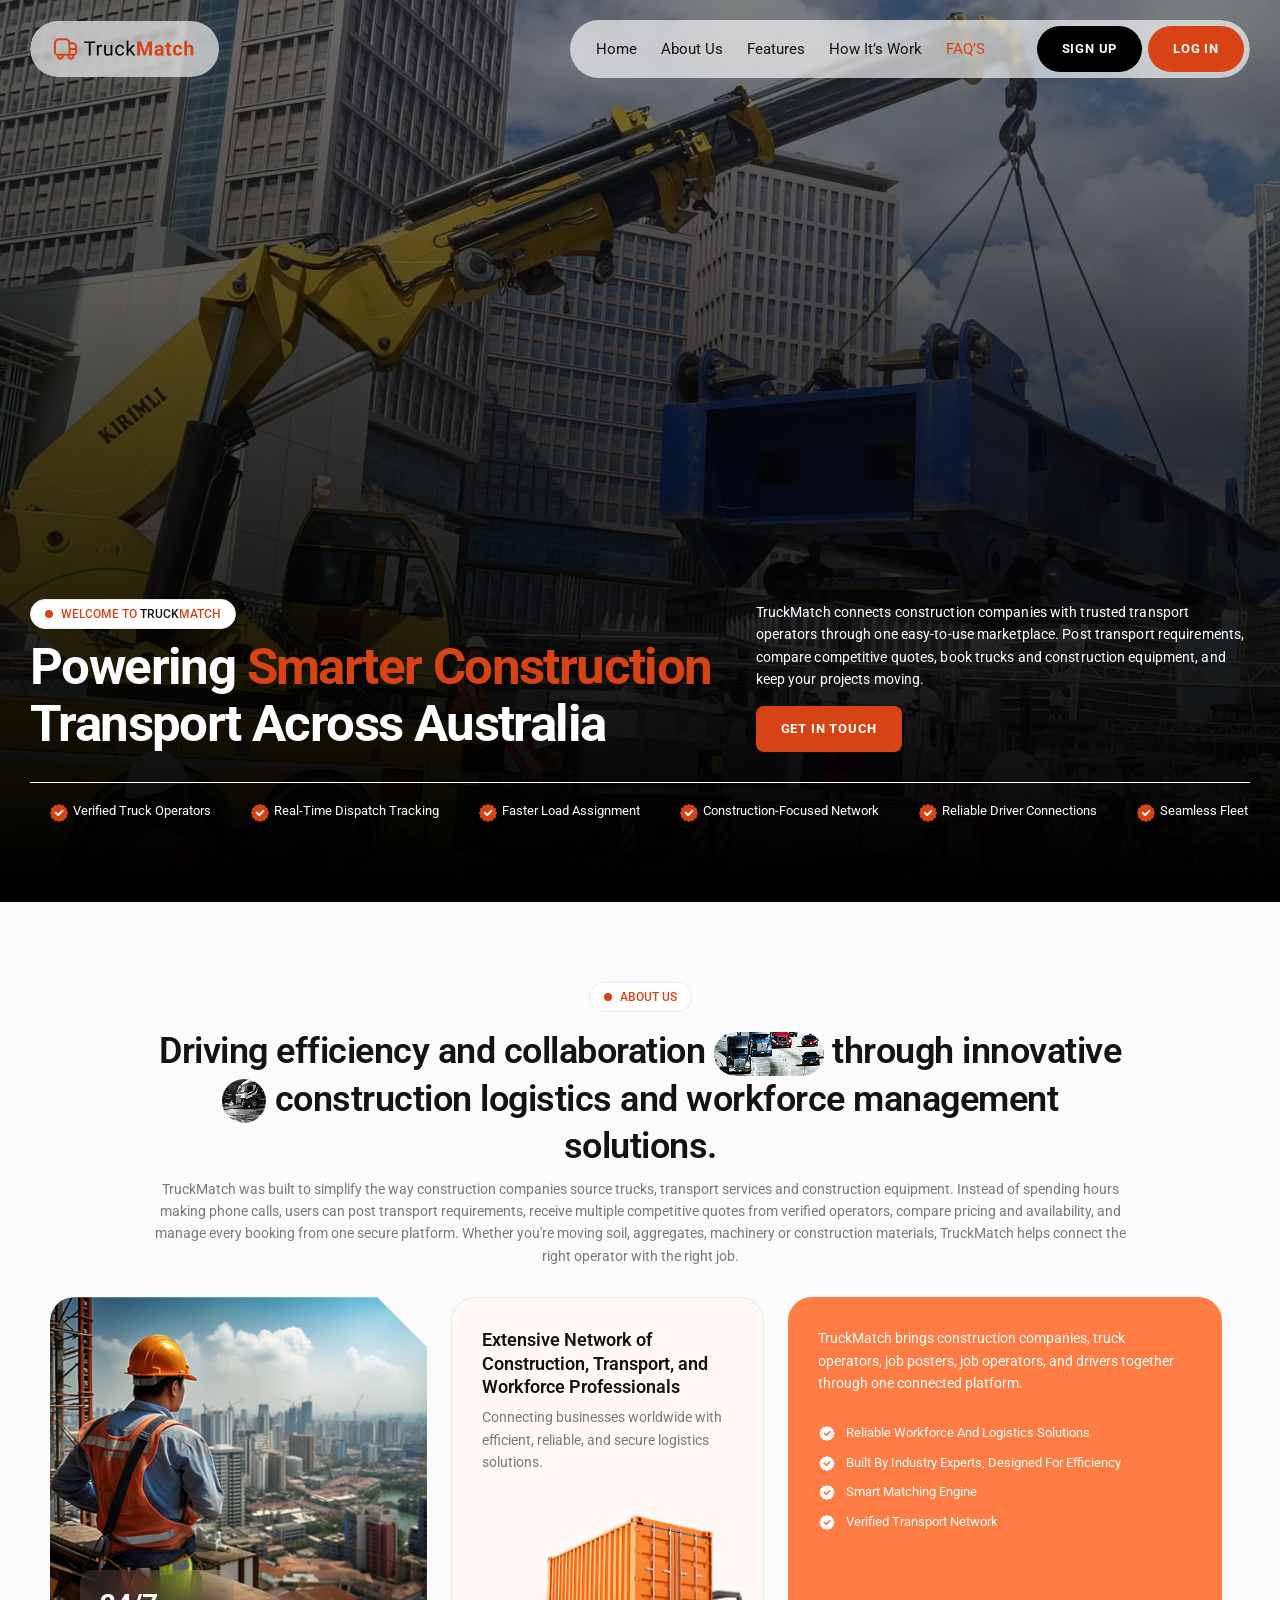
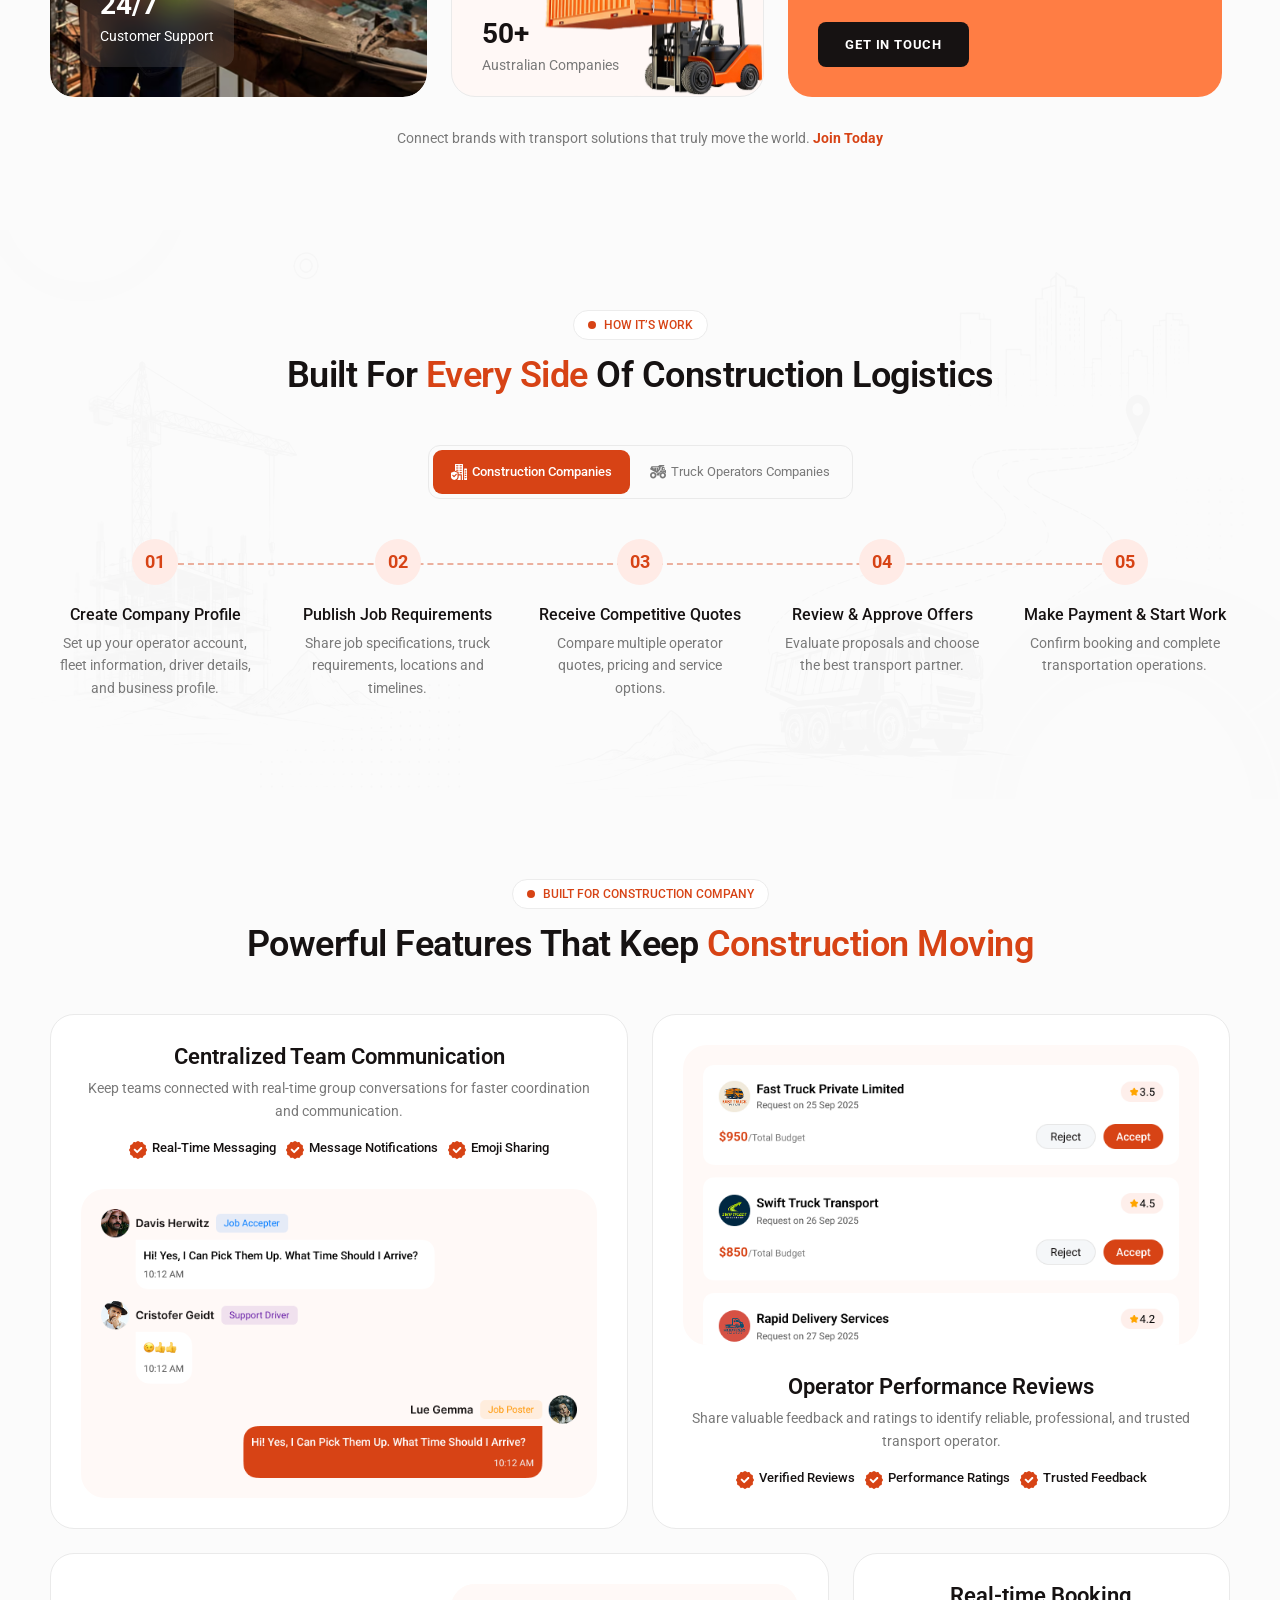
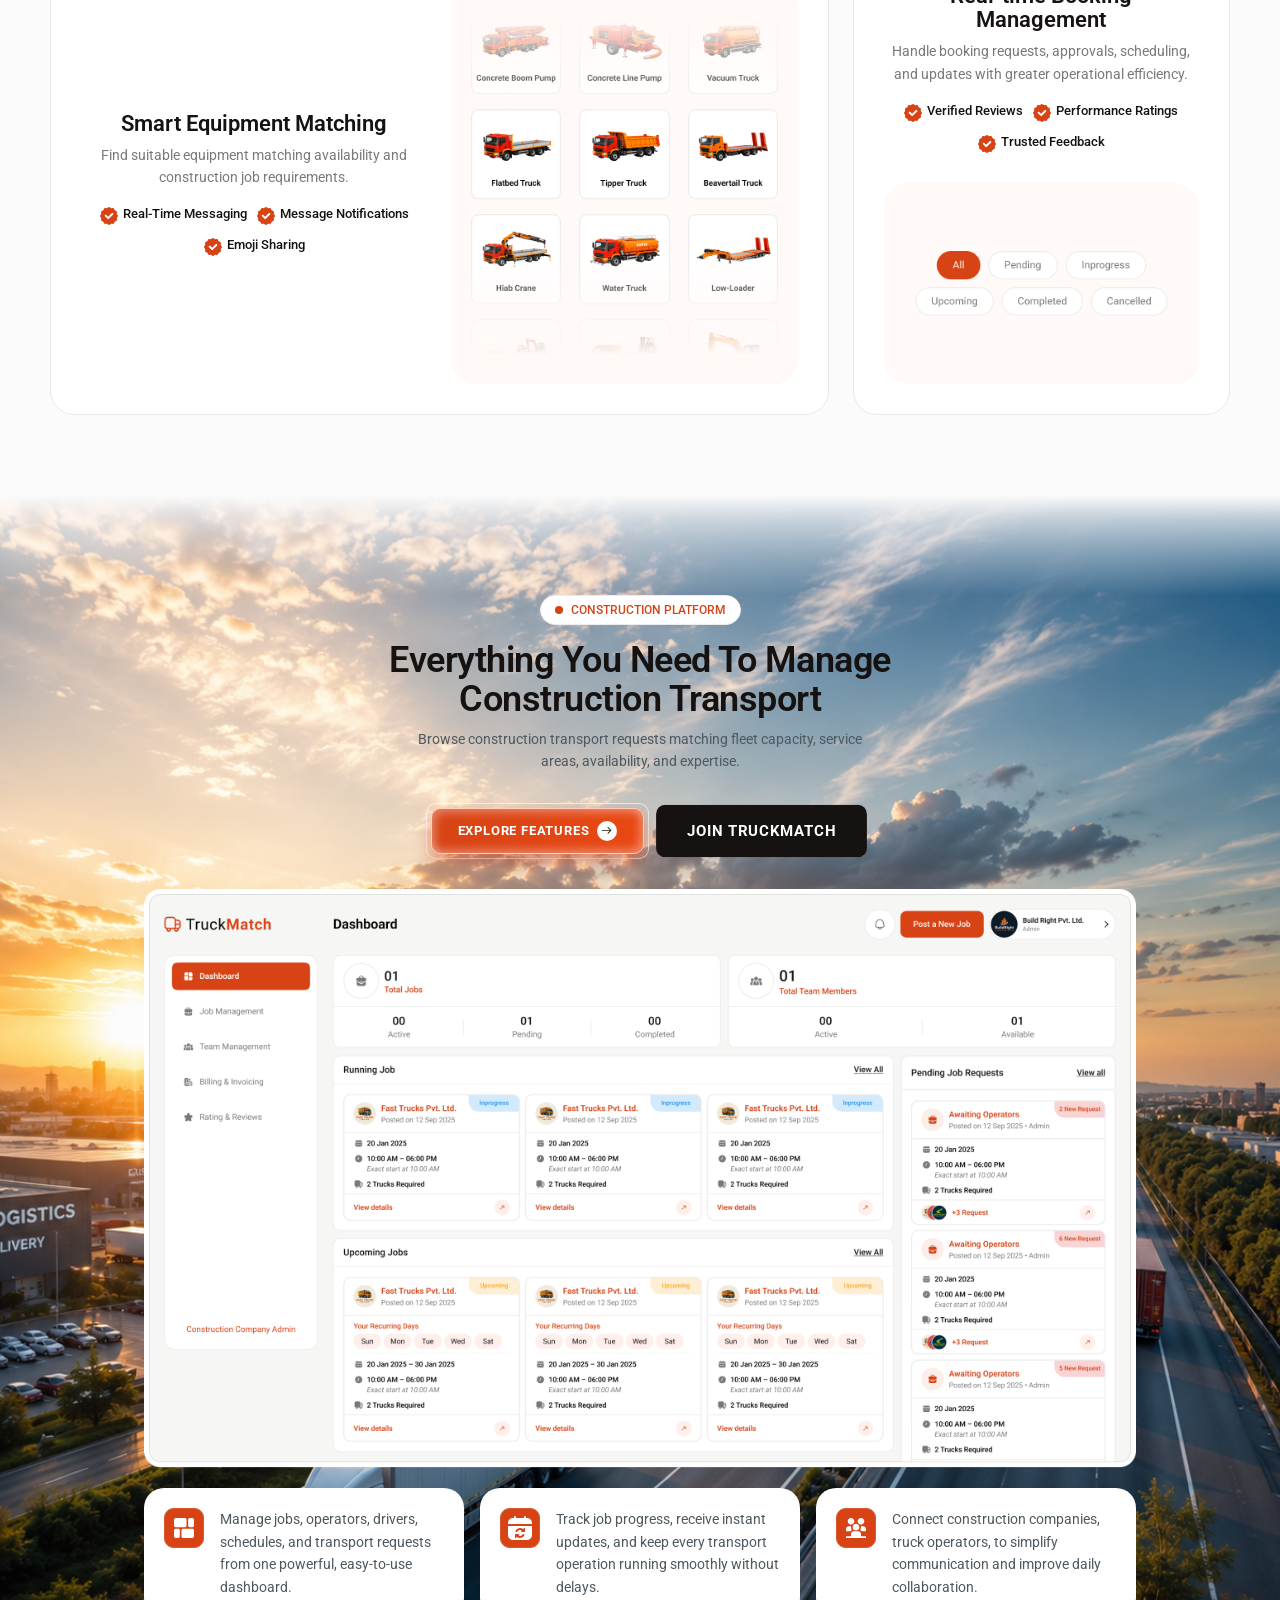
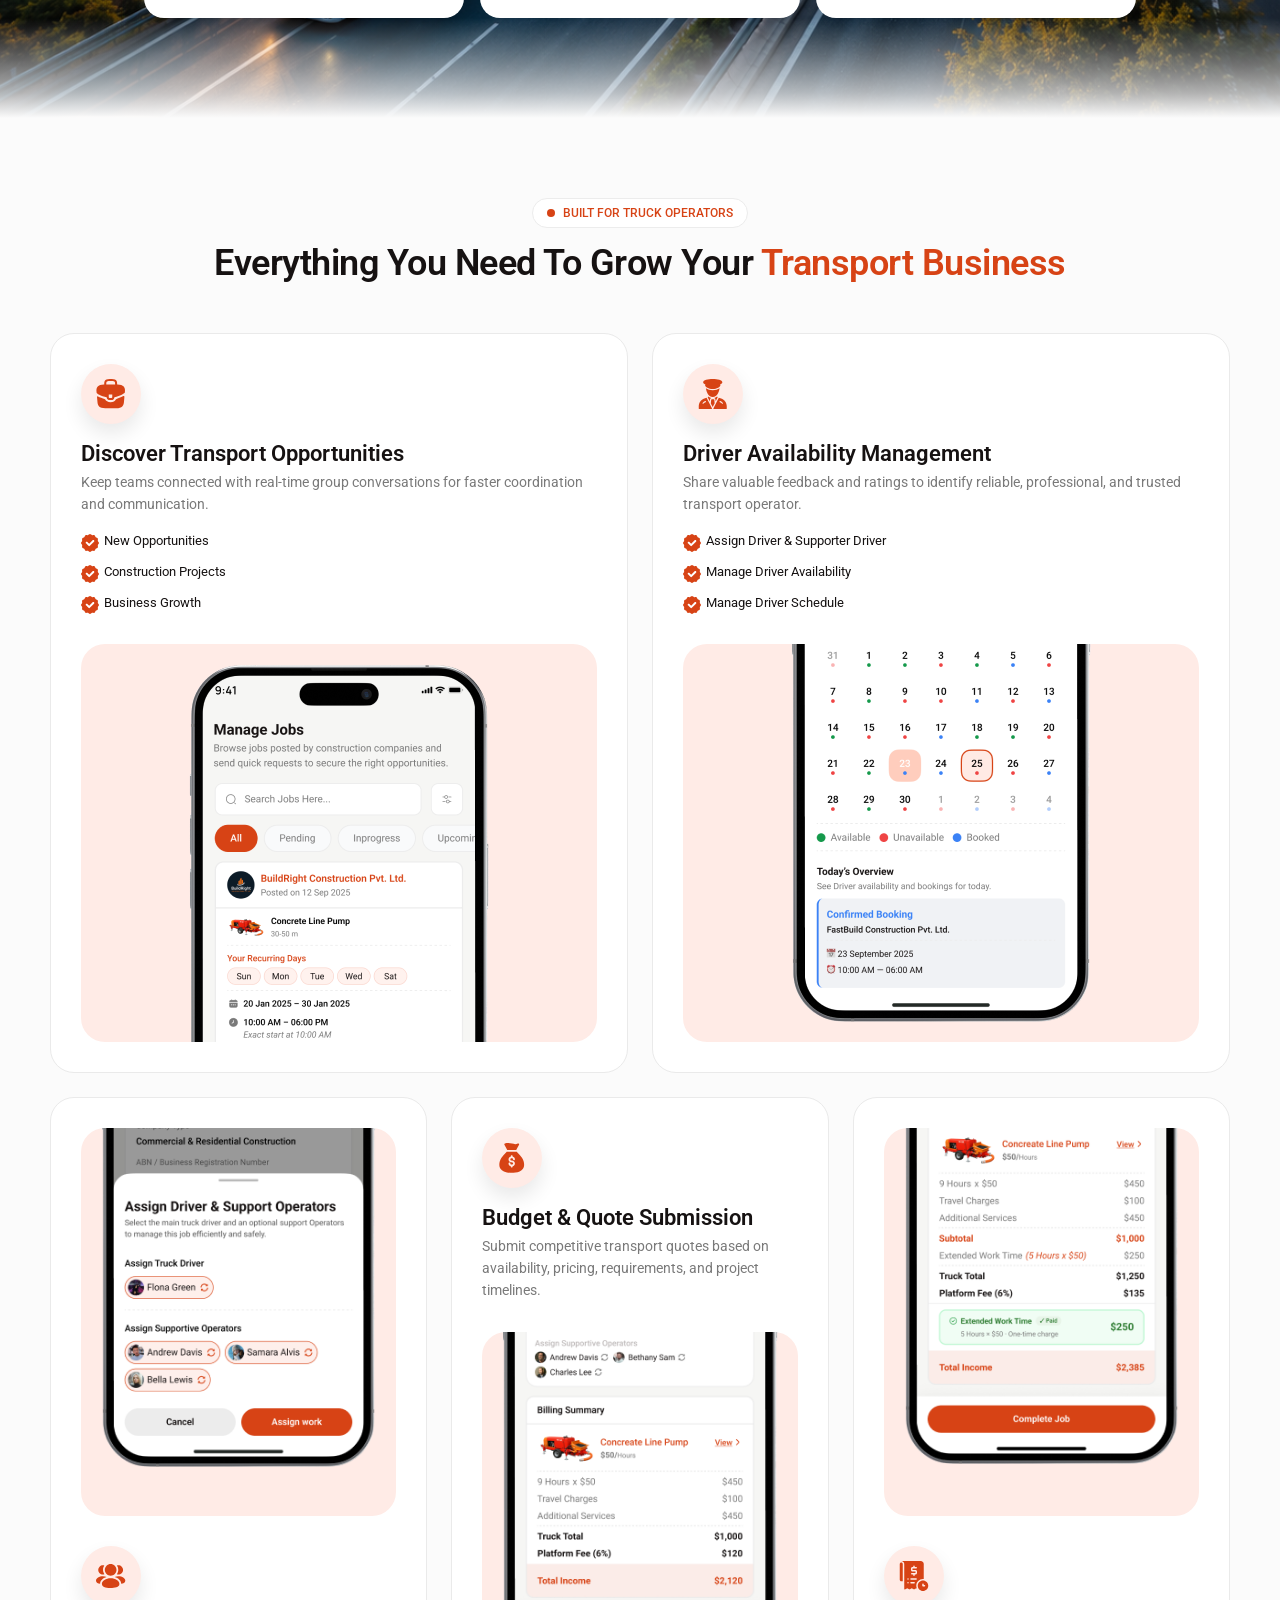
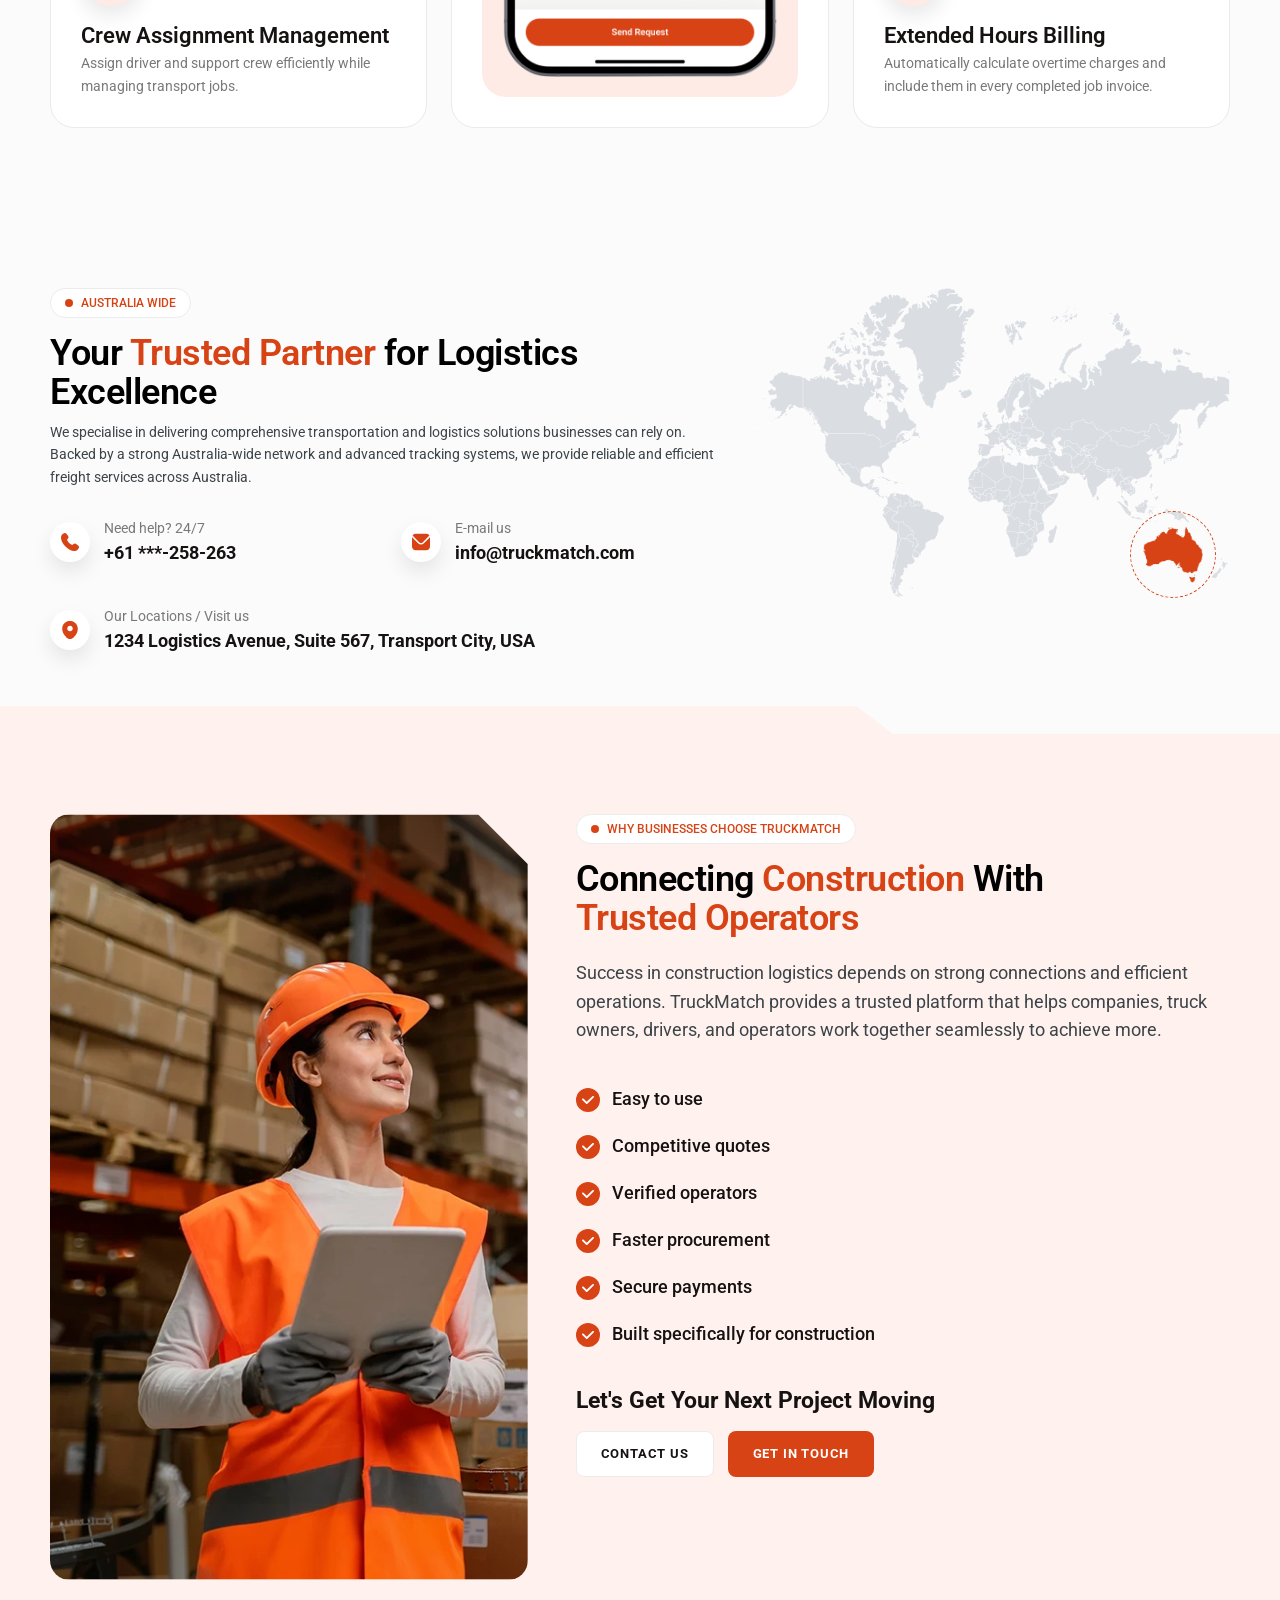
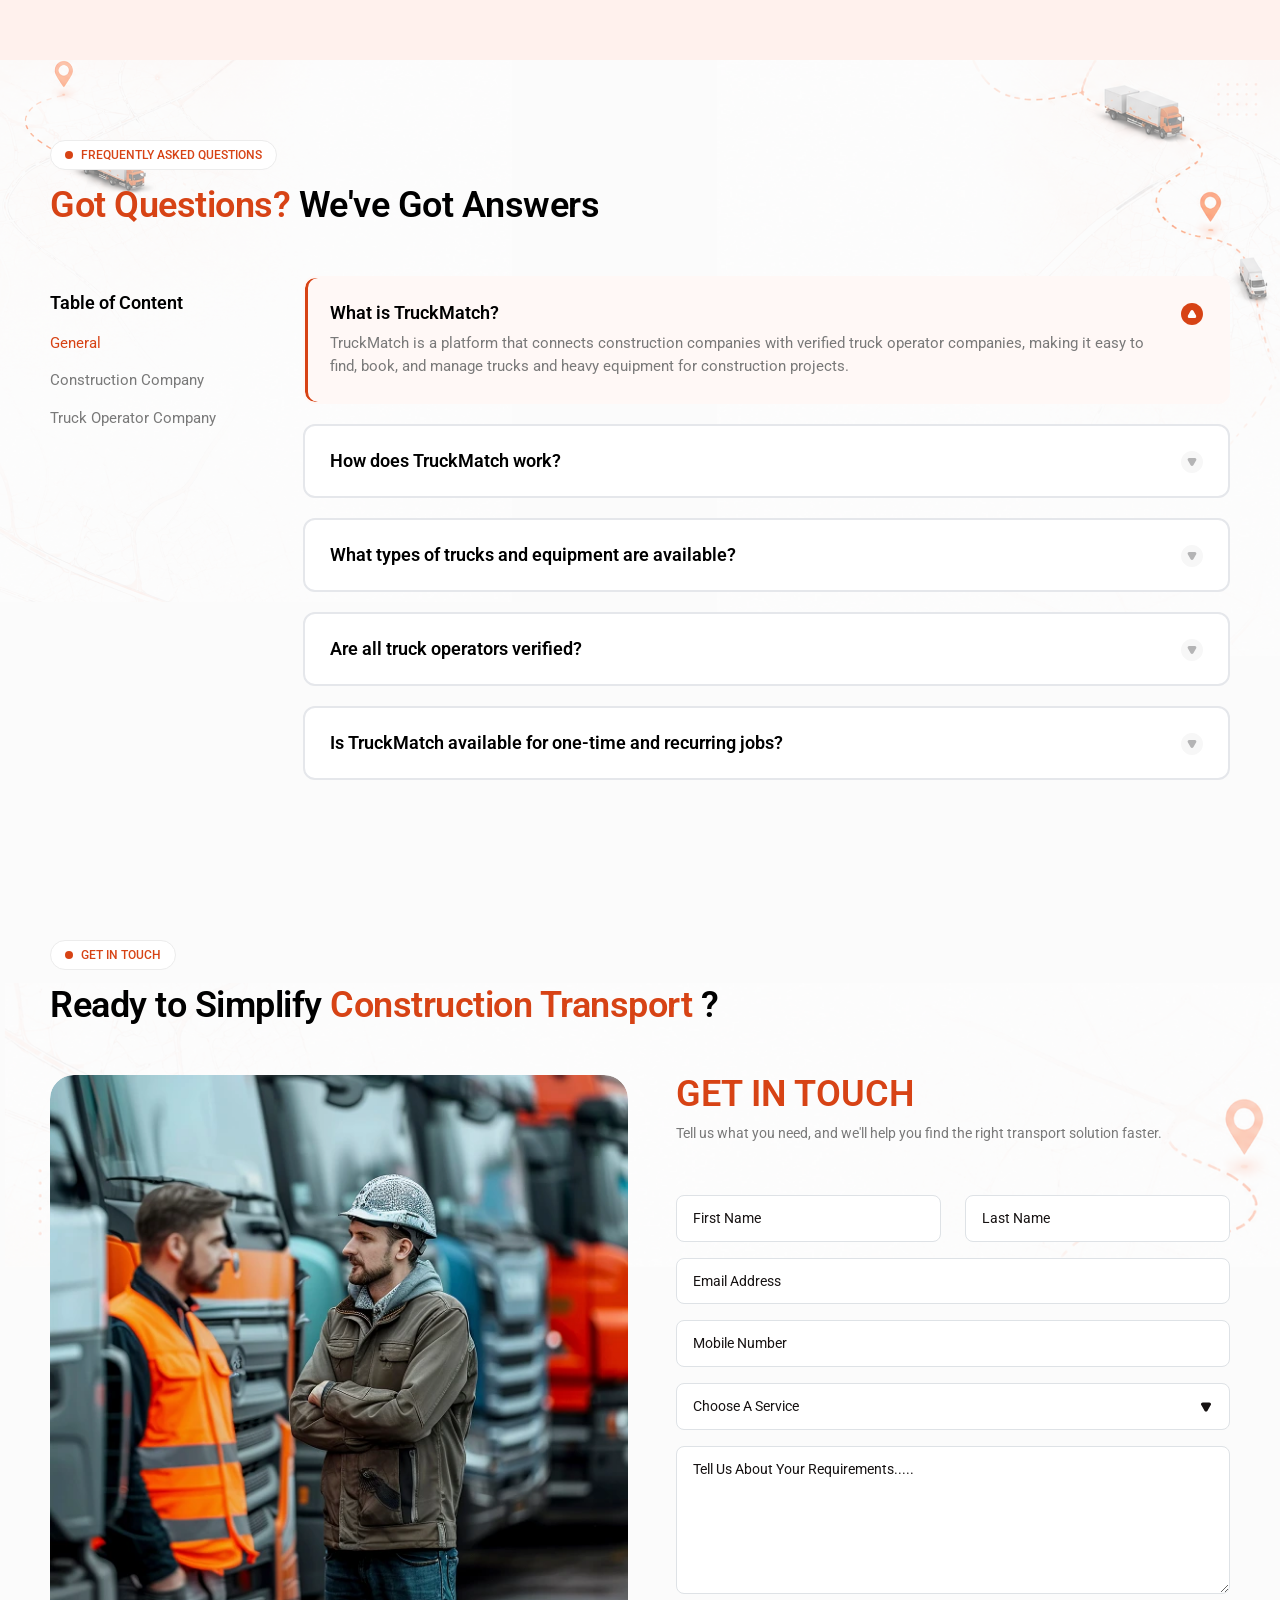
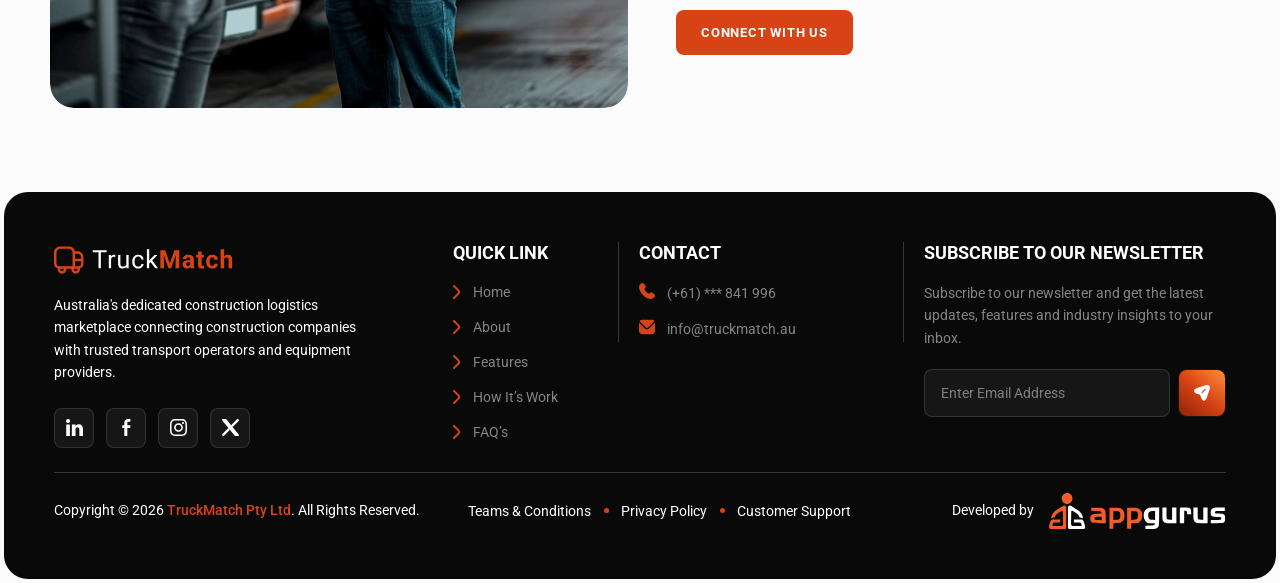
==== commit fdbe629e: "footer input gradient box" ====
--- a/index.html
+++ b/index.html
@@ -39,7 +39,8 @@
                             <!-- Logo -->
                             <div class="header-logo">
                                 <a href="#">
-                                    <svg class="h-logo" width="217" height="36" viewBox="0 0 217 36" fill="none" xmlns="http://www.w3.org/2000/svg">
+                                    <svg class="h-logo" width="217" height="36" viewBox="0 0 217 36" fill="none"
+                                        xmlns="http://www.w3.org/2000/svg">
                                         <g clip-path="url(#clip0_11823_3559)">
                                             <path
                                                 d="M28.314 7.56855H25.1845C24.8387 5.88672 23.9236 4.37556 22.5934 3.28975C21.2633 2.20394 19.5996 1.60989 17.8825 1.60773H7.45109C5.47568 1.61009 3.58186 2.39587 2.18503 3.7927C0.788204 5.18952 0.00242727 7.08335 6.10352e-05 9.05876L6.10352e-05 22.4706C0.00380712 23.8053 0.455375 25.1001 1.28244 26.1476C2.1095 27.1952 3.2642 27.9348 4.56158 28.2481C4.42115 28.9939 4.44515 29.7613 4.63191 30.4969C4.81866 31.2324 5.16368 31.9183 5.64287 32.5068C6.12206 33.0952 6.7239 33.572 7.40636 33.9039C8.08883 34.2357 8.8355 34.4147 9.59426 34.4282C10.353 34.4417 11.1056 34.2895 11.7994 33.9822C12.4933 33.6749 13.1118 33.2198 13.6116 32.6488C14.1115 32.0779 14.4807 31.4047 14.6936 30.6762C14.9064 29.9478 14.9578 29.1817 14.844 28.4314H20.927C20.8887 28.678 20.8683 28.927 20.8659 29.1765C20.8659 30.5598 21.4154 31.8865 22.3936 32.8646C23.3717 33.8427 24.6983 34.3923 26.0816 34.3923C27.4649 34.3923 28.7916 33.8427 29.7697 32.8646C30.7479 31.8865 31.2974 30.5598 31.2974 29.1765C31.2957 28.8649 31.2652 28.5542 31.2065 28.2481C32.5033 27.9343 33.6573 27.1943 34.4838 26.1469C35.3103 25.0994 35.7614 23.8049 35.765 22.4706V15.0196C35.7626 13.0442 34.9769 11.1503 33.58 9.75352C32.1832 8.35669 30.2894 7.57092 28.314 7.56855ZM32.7846 15.0196V16.5098H25.3336V10.549H28.314C29.4997 10.549 30.6368 11.02 31.4752 11.8584C32.3136 12.6968 32.7846 13.8339 32.7846 15.0196ZM2.98047 22.4706V9.05876C2.98047 7.87308 3.45148 6.73596 4.28989 5.89755C5.12829 5.05915 6.26541 4.58814 7.45109 4.58814H17.8825C19.0682 4.58814 20.2053 5.05915 21.0437 5.89755C21.8821 6.73596 22.3531 7.87308 22.3531 9.05876V25.451H5.96088C5.17043 25.451 4.41235 25.137 3.85341 24.5781C3.29448 24.0191 2.98047 23.2611 2.98047 22.4706ZM11.9217 29.1765C11.9217 29.7694 11.6862 30.3379 11.267 30.7571C10.8478 31.1763 10.2792 31.4118 9.6864 31.4118C9.09356 31.4118 8.525 31.1763 8.1058 30.7571C7.68659 30.3379 7.45109 29.7694 7.45109 29.1765C7.45201 28.9218 7.49896 28.6694 7.58968 28.4314H11.7831C11.8738 28.6694 11.9208 28.9218 11.9217 29.1765ZM26.0787 31.4118C25.4858 31.4118 24.9173 31.1763 24.4981 30.7571C24.0789 30.3379 23.8434 29.7694 23.8434 29.1765C23.844 28.9218 23.891 28.6693 23.9819 28.4314H28.1754C28.2664 28.6693 28.3133 28.9218 28.314 29.1765C28.314 29.7694 28.0785 30.3379 27.6593 30.7571C27.2401 31.1763 26.6715 31.4118 26.0787 31.4118ZM29.8042 25.451H25.3336V19.4902H32.7846V22.4706C32.7846 23.2611 32.4706 24.0191 31.9116 24.5781C31.3527 25.137 30.5946 25.451 29.8042 25.451Z"
@@ -64,7 +65,8 @@
                             <!-- Menu -->
                             <div class="header-inner d-flex">
                                 <div class="header-right">
-                                    <button class="navbar-toggler collapsed" type="button" data-bs-toggle="collapse" data-bs-target="#navbarNavDropdown" aria-expanded="false">
+                                    <button class="navbar-toggler collapsed" type="button" data-bs-toggle="collapse"
+                                        data-bs-target="#navbarNavDropdown" aria-expanded="false">
                                         <span class="icon-bar"></span>
                                         <span class="icon-bar"></span>
                                         <span class="icon-bar"></span>
@@ -74,7 +76,8 @@
                                         <div class="header-menu-inner">
                                             <ul class="navbar-nav" id="menu-main-menu">
                                                 <li class="nav-item">
-                                                    <a class="nav-link active" aria-current="page" href="index.html">Home</a>
+                                                    <a class="nav-link active" aria-current="page"
+                                                        href="index.html">Home</a>
                                                 </li>
                                                 <li class="nav-item"><a href="#AboutUs" class="nav-link">About Us</a>
                                                 </li>
@@ -132,7 +135,10 @@
                                 <div class="col-xxl-4 col-xl-5 col-lg-12">
                                     <div class="hero-content right">
                                         <p class="hero-desc mb-3 mb-xxl-4">
-                                            TruckMatch connects construction companies with trusted transport operators through one easy-to-use marketplace. Post transport requirements, compare competitive quotes, book trucks and construction equipment, and keep your projects moving.
+                                            TruckMatch connects construction companies with trusted transport operators
+                                            through one easy-to-use marketplace. Post transport requirements, compare
+                                            competitive quotes, book trucks and construction equipment, and keep your
+                                            projects moving.
                                         </p>
                                         <a class="btn btn-primary mxw-fit" href="#GetInTouch">get in touch</a>
                                     </div>
@@ -141,7 +147,8 @@
 
                             <ul class="h-banner-features">
                                 <li class="h-feature-item">
-                                    <svg width="18" height="18" viewBox="0 0 18 18" fill="none" xmlns="http://www.w3.org/2000/svg">
+                                    <svg width="18" height="18" viewBox="0 0 18 18" fill="none"
+                                        xmlns="http://www.w3.org/2000/svg">
                                         <path
                                             d="M18 9C18 9.768 17.0565 10.401 16.8675 11.109C16.6725 11.841 17.166 12.861 16.7955 13.5015C16.419 14.1525 15.2865 14.2305 14.7585 14.7585C14.2305 15.2865 14.1525 16.419 13.5015 16.7955C12.861 17.166 11.841 16.6725 11.109 16.8675C10.401 17.0565 9.768 18 9 18C8.232 18 7.599 17.0565 6.891 16.8675C6.159 16.6725 5.139 17.166 4.4985 16.7955C3.8475 16.419 3.7695 15.2865 3.2415 14.7585C2.7135 14.2305 1.581 14.1525 1.2045 13.5015C0.834 12.861 1.3275 11.841 1.1325 11.109C0.9435 10.401 0 9.768 0 9C0 8.232 0.9435 7.599 1.1325 6.891C1.3275 6.159 0.834 5.139 1.2045 4.4985C1.581 3.8475 2.7135 3.7695 3.2415 3.2415C3.7695 2.7135 3.8475 1.581 4.4985 1.2045C5.139 0.834 6.159 1.3275 6.891 1.1325C7.599 0.9435 8.232 0 9 0C9.768 0 10.401 0.9435 11.109 1.1325C11.841 1.3275 12.861 0.834 13.5015 1.2045C14.1525 1.581 14.2305 2.7135 14.7585 3.2415C15.2865 3.7695 16.419 3.8475 16.7955 4.4985C17.166 5.139 16.6725 6.159 16.8675 6.891C17.0565 7.599 18 8.232 18 9Z"
                                             fill="#D74315" />
@@ -151,7 +158,8 @@
                                     </svg> Smart Job Matching
                                 </li>
                                 <li class="h-feature-item">
-                                    <svg width="18" height="18" viewBox="0 0 18 18" fill="none" xmlns="http://www.w3.org/2000/svg">
+                                    <svg width="18" height="18" viewBox="0 0 18 18" fill="none"
+                                        xmlns="http://www.w3.org/2000/svg">
                                         <path
                                             d="M18 9C18 9.768 17.0565 10.401 16.8675 11.109C16.6725 11.841 17.166 12.861 16.7955 13.5015C16.419 14.1525 15.2865 14.2305 14.7585 14.7585C14.2305 15.2865 14.1525 16.419 13.5015 16.7955C12.861 17.166 11.841 16.6725 11.109 16.8675C10.401 17.0565 9.768 18 9 18C8.232 18 7.599 17.0565 6.891 16.8675C6.159 16.6725 5.139 17.166 4.4985 16.7955C3.8475 16.419 3.7695 15.2865 3.2415 14.7585C2.7135 14.2305 1.581 14.1525 1.2045 13.5015C0.834 12.861 1.3275 11.841 1.1325 11.109C0.9435 10.401 0 9.768 0 9C0 8.232 0.9435 7.599 1.1325 6.891C1.3275 6.159 0.834 5.139 1.2045 4.4985C1.581 3.8475 2.7135 3.7695 3.2415 3.2415C3.7695 2.7135 3.8475 1.581 4.4985 1.2045C5.139 0.834 6.159 1.3275 6.891 1.1325C7.599 0.9435 8.232 0 9 0C9.768 0 10.401 0.9435 11.109 1.1325C11.841 1.3275 12.861 0.834 13.5015 1.2045C14.1525 1.581 14.2305 2.7135 14.7585 3.2415C15.2865 3.7695 16.419 3.8475 16.7955 4.4985C17.166 5.139 16.6725 6.159 16.8675 6.891C17.0565 7.599 18 8.232 18 9Z"
                                             fill="#D74315" />
@@ -161,7 +169,8 @@
                                     </svg> Verified Truck Operators
                                 </li>
                                 <li class="h-feature-item">
-                                    <svg width="18" height="18" viewBox="0 0 18 18" fill="none" xmlns="http://www.w3.org/2000/svg">
+                                    <svg width="18" height="18" viewBox="0 0 18 18" fill="none"
+                                        xmlns="http://www.w3.org/2000/svg">
                                         <path
                                             d="M18 9C18 9.768 17.0565 10.401 16.8675 11.109C16.6725 11.841 17.166 12.861 16.7955 13.5015C16.419 14.1525 15.2865 14.2305 14.7585 14.7585C14.2305 15.2865 14.1525 16.419 13.5015 16.7955C12.861 17.166 11.841 16.6725 11.109 16.8675C10.401 17.0565 9.768 18 9 18C8.232 18 7.599 17.0565 6.891 16.8675C6.159 16.6725 5.139 17.166 4.4985 16.7955C3.8475 16.419 3.7695 15.2865 3.2415 14.7585C2.7135 14.2305 1.581 14.1525 1.2045 13.5015C0.834 12.861 1.3275 11.841 1.1325 11.109C0.9435 10.401 0 9.768 0 9C0 8.232 0.9435 7.599 1.1325 6.891C1.3275 6.159 0.834 5.139 1.2045 4.4985C1.581 3.8475 2.7135 3.7695 3.2415 3.2415C3.7695 2.7135 3.8475 1.581 4.4985 1.2045C5.139 0.834 6.159 1.3275 6.891 1.1325C7.599 0.9435 8.232 0 9 0C9.768 0 10.401 0.9435 11.109 1.1325C11.841 1.3275 12.861 0.834 13.5015 1.2045C14.1525 1.581 14.2305 2.7135 14.7585 3.2415C15.2865 3.7695 16.419 3.8475 16.7955 4.4985C17.166 5.139 16.6725 6.159 16.8675 6.891C17.0565 7.599 18 8.232 18 9Z"
                                             fill="#D74315" />
@@ -171,7 +180,8 @@
                                     </svg> Real-Time Dispatch Tracking
                                 </li>
                                 <li class="h-feature-item">
-                                    <svg width="18" height="18" viewBox="0 0 18 18" fill="none" xmlns="http://www.w3.org/2000/svg">
+                                    <svg width="18" height="18" viewBox="0 0 18 18" fill="none"
+                                        xmlns="http://www.w3.org/2000/svg">
                                         <path
                                             d="M18 9C18 9.768 17.0565 10.401 16.8675 11.109C16.6725 11.841 17.166 12.861 16.7955 13.5015C16.419 14.1525 15.2865 14.2305 14.7585 14.7585C14.2305 15.2865 14.1525 16.419 13.5015 16.7955C12.861 17.166 11.841 16.6725 11.109 16.8675C10.401 17.0565 9.768 18 9 18C8.232 18 7.599 17.0565 6.891 16.8675C6.159 16.6725 5.139 17.166 4.4985 16.7955C3.8475 16.419 3.7695 15.2865 3.2415 14.7585C2.7135 14.2305 1.581 14.1525 1.2045 13.5015C0.834 12.861 1.3275 11.841 1.1325 11.109C0.9435 10.401 0 9.768 0 9C0 8.232 0.9435 7.599 1.1325 6.891C1.3275 6.159 0.834 5.139 1.2045 4.4985C1.581 3.8475 2.7135 3.7695 3.2415 3.2415C3.7695 2.7135 3.8475 1.581 4.4985 1.2045C5.139 0.834 6.159 1.3275 6.891 1.1325C7.599 0.9435 8.232 0 9 0C9.768 0 10.401 0.9435 11.109 1.1325C11.841 1.3275 12.861 0.834 13.5015 1.2045C14.1525 1.581 14.2305 2.7135 14.7585 3.2415C15.2865 3.7695 16.419 3.8475 16.7955 4.4985C17.166 5.139 16.6725 6.159 16.8675 6.891C17.0565 7.599 18 8.232 18 9Z"
                                             fill="#D74315" />
@@ -181,7 +191,8 @@
                                     </svg> Faster Load Assignment
                                 </li>
                                 <li class="h-feature-item">
-                                    <svg width="18" height="18" viewBox="0 0 18 18" fill="none" xmlns="http://www.w3.org/2000/svg">
+                                    <svg width="18" height="18" viewBox="0 0 18 18" fill="none"
+                                        xmlns="http://www.w3.org/2000/svg">
                                         <path
                                             d="M18 9C18 9.768 17.0565 10.401 16.8675 11.109C16.6725 11.841 17.166 12.861 16.7955 13.5015C16.419 14.1525 15.2865 14.2305 14.7585 14.7585C14.2305 15.2865 14.1525 16.419 13.5015 16.7955C12.861 17.166 11.841 16.6725 11.109 16.8675C10.401 17.0565 9.768 18 9 18C8.232 18 7.599 17.0565 6.891 16.8675C6.159 16.6725 5.139 17.166 4.4985 16.7955C3.8475 16.419 3.7695 15.2865 3.2415 14.7585C2.7135 14.2305 1.581 14.1525 1.2045 13.5015C0.834 12.861 1.3275 11.841 1.1325 11.109C0.9435 10.401 0 9.768 0 9C0 8.232 0.9435 7.599 1.1325 6.891C1.3275 6.159 0.834 5.139 1.2045 4.4985C1.581 3.8475 2.7135 3.7695 3.2415 3.2415C3.7695 2.7135 3.8475 1.581 4.4985 1.2045C5.139 0.834 6.159 1.3275 6.891 1.1325C7.599 0.9435 8.232 0 9 0C9.768 0 10.401 0.9435 11.109 1.1325C11.841 1.3275 12.861 0.834 13.5015 1.2045C14.1525 1.581 14.2305 2.7135 14.7585 3.2415C15.2865 3.7695 16.419 3.8475 16.7955 4.4985C17.166 5.139 16.6725 6.159 16.8675 6.891C17.0565 7.599 18 8.232 18 9Z"
                                             fill="#D74315" />
@@ -191,7 +202,8 @@
                                     </svg> Construction-Focused Network
                                 </li>
                                 <li class="h-feature-item">
-                                    <svg width="18" height="18" viewBox="0 0 18 18" fill="none" xmlns="http://www.w3.org/2000/svg">
+                                    <svg width="18" height="18" viewBox="0 0 18 18" fill="none"
+                                        xmlns="http://www.w3.org/2000/svg">
                                         <path
                                             d="M18 9C18 9.768 17.0565 10.401 16.8675 11.109C16.6725 11.841 17.166 12.861 16.7955 13.5015C16.419 14.1525 15.2865 14.2305 14.7585 14.7585C14.2305 15.2865 14.1525 16.419 13.5015 16.7955C12.861 17.166 11.841 16.6725 11.109 16.8675C10.401 17.0565 9.768 18 9 18C8.232 18 7.599 17.0565 6.891 16.8675C6.159 16.6725 5.139 17.166 4.4985 16.7955C3.8475 16.419 3.7695 15.2865 3.2415 14.7585C2.7135 14.2305 1.581 14.1525 1.2045 13.5015C0.834 12.861 1.3275 11.841 1.1325 11.109C0.9435 10.401 0 9.768 0 9C0 8.232 0.9435 7.599 1.1325 6.891C1.3275 6.159 0.834 5.139 1.2045 4.4985C1.581 3.8475 2.7135 3.7695 3.2415 3.2415C3.7695 2.7135 3.8475 1.581 4.4985 1.2045C5.139 0.834 6.159 1.3275 6.891 1.1325C7.599 0.9435 8.232 0 9 0C9.768 0 10.401 0.9435 11.109 1.1325C11.841 1.3275 12.861 0.834 13.5015 1.2045C14.1525 1.581 14.2305 2.7135 14.7585 3.2415C15.2865 3.7695 16.419 3.8475 16.7955 4.4985C17.166 5.139 16.6725 6.159 16.8675 6.891C17.0565 7.599 18 8.232 18 9Z"
                                             fill="#D74315" />
@@ -201,7 +213,8 @@
                                     </svg> Reliable Driver Connections
                                 </li>
                                 <li class="h-feature-item">
-                                    <svg width="18" height="18" viewBox="0 0 18 18" fill="none" xmlns="http://www.w3.org/2000/svg">
+                                    <svg width="18" height="18" viewBox="0 0 18 18" fill="none"
+                                        xmlns="http://www.w3.org/2000/svg">
                                         <path
                                             d="M18 9C18 9.768 17.0565 10.401 16.8675 11.109C16.6725 11.841 17.166 12.861 16.7955 13.5015C16.419 14.1525 15.2865 14.2305 14.7585 14.7585C14.2305 15.2865 14.1525 16.419 13.5015 16.7955C12.861 17.166 11.841 16.6725 11.109 16.8675C10.401 17.0565 9.768 18 9 18C8.232 18 7.599 17.0565 6.891 16.8675C6.159 16.6725 5.139 17.166 4.4985 16.7955C3.8475 16.419 3.7695 15.2865 3.2415 14.7585C2.7135 14.2305 1.581 14.1525 1.2045 13.5015C0.834 12.861 1.3275 11.841 1.1325 11.109C0.9435 10.401 0 9.768 0 9C0 8.232 0.9435 7.599 1.1325 6.891C1.3275 6.159 0.834 5.139 1.2045 4.4985C1.581 3.8475 2.7135 3.7695 3.2415 3.2415C3.7695 2.7135 3.8475 1.581 4.4985 1.2045C5.139 0.834 6.159 1.3275 6.891 1.1325C7.599 0.9435 8.232 0 9 0C9.768 0 10.401 0.9435 11.109 1.1325C11.841 1.3275 12.861 0.834 13.5015 1.2045C14.1525 1.581 14.2305 2.7135 14.7585 3.2415C15.2865 3.7695 16.419 3.8475 16.7955 4.4985C17.166 5.139 16.6725 6.159 16.8675 6.891C17.0565 7.599 18 8.232 18 9Z"
                                             fill="#D74315" />
@@ -215,7 +228,8 @@
                     </div>
 
                     <div class="video-main">
-                        <video autoplay muted loop playsinline preload="auto" poster="./assets/images/hero-banner-poster.webp">
+                        <video autoplay muted loop playsinline preload="auto"
+                            poster="./assets/images/hero-banner-poster.webp">
                             <source src="./assets/images/truckmatch-hero-banner.mp4" type="video/mp4">
                         </video>
                     </div>
@@ -236,8 +250,12 @@
                             <span class="title-image2 d-inline-block"><img src="./assets/images/about-title-img-2.webp"
                                     alt="title image"></span> construction logistics and workforce management solutions.
                         </h2>
-                        <p class="mb-0 text_secondary">TruckMatch was built to simplify the way construction companies source trucks, transport services and construction equipment. Instead of spending hours making phone calls, users can post transport requirements, receive multiple
-                            competitive quotes from verified operators, compare pricing and availability, and manage every booking from one secure platform. Whether you're moving soil, aggregates, machinery or construction materials, TruckMatch helps
+                        <p class="mb-0 text_secondary">TruckMatch was built to simplify the way construction companies
+                            source trucks, transport services and construction equipment. Instead of spending hours
+                            making phone calls, users can post transport requirements, receive multiple
+                            competitive quotes from verified operators, compare pricing and availability, and manage
+                            every booking from one secure platform. Whether you're moving soil, aggregates, machinery or
+                            construction materials, TruckMatch helps
                             connect the right operator with the right job.</p>
                     </div>
 
@@ -257,9 +275,11 @@
                             <div class="ab-col-2">
                                 <div class="about-card-wrap middle border1">
                                     <div class="ab-top">
-                                        <h4 class="h5 mb-2">Extensive Network of Construction, Transport, and Workforce Professionals
+                                        <h4 class="h5 mb-2">Extensive Network of Construction, Transport, and Workforce
+                                            Professionals
                                         </h4>
-                                        <p class="mb-0 text_secondary">Connecting businesses worldwide with efficient, reliable, and secure logistics solutions.
+                                        <p class="mb-0 text_secondary">Connecting businesses worldwide with efficient,
+                                            reliable, and secure logistics solutions.
                                         </p>
                                     </div>
 
@@ -277,11 +297,14 @@
                             </div>
                             <div class="ab-col-3">
                                 <div class="about-card-wrap orange">
-                                    <p class="text-white mb-0">TruckMatch brings construction companies, truck operators, job posters, job operators, and drivers together through one connected platform.</p>
+                                    <p class="text-white mb-0">TruckMatch brings construction companies, truck
+                                        operators, job posters, job operators, and drivers together through one
+                                        connected platform.</p>
 
                                     <ul class="about-features">
                                         <li class="h-feature-item">
-                                            <svg width="18" height="18" viewBox="0 0 18 18" fill="none" xmlns="http://www.w3.org/2000/svg">
+                                            <svg width="18" height="18" viewBox="0 0 18 18" fill="none"
+                                                xmlns="http://www.w3.org/2000/svg">
                                                 <path
                                                     d="M18 9C18 9.768 17.0565 10.401 16.8675 11.109C16.6725 11.841 17.166 12.861 16.7955 13.5015C16.419 14.1525 15.2865 14.2305 14.7585 14.7585C14.2305 15.2865 14.1525 16.419 13.5015 16.7955C12.861 17.166 11.841 16.6725 11.109 16.8675C10.401 17.0565 9.768 18 9 18C8.232 18 7.599 17.0565 6.891 16.8675C6.159 16.6725 5.139 17.166 4.4985 16.7955C3.8475 16.419 3.7695 15.2865 3.2415 14.7585C2.7135 14.2305 1.581 14.1525 1.2045 13.5015C0.834 12.861 1.3275 11.841 1.1325 11.109C0.9435 10.401 0 9.768 0 9C0 8.232 0.9435 7.599 1.1325 6.891C1.3275 6.159 0.834 5.139 1.2045 4.4985C1.581 3.8475 2.7135 3.7695 3.2415 3.2415C3.7695 2.7135 3.8475 1.581 4.4985 1.2045C5.139 0.834 6.159 1.3275 6.891 1.1325C7.599 0.9435 8.232 0 9 0C9.768 0 10.401 0.9435 11.109 1.1325C11.841 1.3275 12.861 0.834 13.5015 1.2045C14.1525 1.581 14.2305 2.7135 14.7585 3.2415C15.2865 3.7695 16.419 3.8475 16.7955 4.4985C17.166 5.139 16.6725 6.159 16.8675 6.891C17.0565 7.599 18 8.232 18 9Z"
                                                     fill="#FFFFFF" />
@@ -291,7 +314,8 @@
                                             </svg> Reliable Workforce and Logistics Solutions
                                         </li>
                                         <li class="h-feature-item">
-                                            <svg width="18" height="18" viewBox="0 0 18 18" fill="none" xmlns="http://www.w3.org/2000/svg">
+                                            <svg width="18" height="18" viewBox="0 0 18 18" fill="none"
+                                                xmlns="http://www.w3.org/2000/svg">
                                                 <path
                                                     d="M18 9C18 9.768 17.0565 10.401 16.8675 11.109C16.6725 11.841 17.166 12.861 16.7955 13.5015C16.419 14.1525 15.2865 14.2305 14.7585 14.7585C14.2305 15.2865 14.1525 16.419 13.5015 16.7955C12.861 17.166 11.841 16.6725 11.109 16.8675C10.401 17.0565 9.768 18 9 18C8.232 18 7.599 17.0565 6.891 16.8675C6.159 16.6725 5.139 17.166 4.4985 16.7955C3.8475 16.419 3.7695 15.2865 3.2415 14.7585C2.7135 14.2305 1.581 14.1525 1.2045 13.5015C0.834 12.861 1.3275 11.841 1.1325 11.109C0.9435 10.401 0 9.768 0 9C0 8.232 0.9435 7.599 1.1325 6.891C1.3275 6.159 0.834 5.139 1.2045 4.4985C1.581 3.8475 2.7135 3.7695 3.2415 3.2415C3.7695 2.7135 3.8475 1.581 4.4985 1.2045C5.139 0.834 6.159 1.3275 6.891 1.1325C7.599 0.9435 8.232 0 9 0C9.768 0 10.401 0.9435 11.109 1.1325C11.841 1.3275 12.861 0.834 13.5015 1.2045C14.1525 1.581 14.2305 2.7135 14.7585 3.2415C15.2865 3.7695 16.419 3.8475 16.7955 4.4985C17.166 5.139 16.6725 6.159 16.8675 6.891C17.0565 7.599 18 8.232 18 9Z"
                                                     fill="#FFFFFF" />
@@ -301,7 +325,8 @@
                                             </svg> Built by Industry Experts, Designed for Efficiency
                                         </li>
                                         <li class="h-feature-item">
-                                            <svg width="18" height="18" viewBox="0 0 18 18" fill="none" xmlns="http://www.w3.org/2000/svg">
+                                            <svg width="18" height="18" viewBox="0 0 18 18" fill="none"
+                                                xmlns="http://www.w3.org/2000/svg">
                                                 <path
                                                     d="M18 9C18 9.768 17.0565 10.401 16.8675 11.109C16.6725 11.841 17.166 12.861 16.7955 13.5015C16.419 14.1525 15.2865 14.2305 14.7585 14.7585C14.2305 15.2865 14.1525 16.419 13.5015 16.7955C12.861 17.166 11.841 16.6725 11.109 16.8675C10.401 17.0565 9.768 18 9 18C8.232 18 7.599 17.0565 6.891 16.8675C6.159 16.6725 5.139 17.166 4.4985 16.7955C3.8475 16.419 3.7695 15.2865 3.2415 14.7585C2.7135 14.2305 1.581 14.1525 1.2045 13.5015C0.834 12.861 1.3275 11.841 1.1325 11.109C0.9435 10.401 0 9.768 0 9C0 8.232 0.9435 7.599 1.1325 6.891C1.3275 6.159 0.834 5.139 1.2045 4.4985C1.581 3.8475 2.7135 3.7695 3.2415 3.2415C3.7695 2.7135 3.8475 1.581 4.4985 1.2045C5.139 0.834 6.159 1.3275 6.891 1.1325C7.599 0.9435 8.232 0 9 0C9.768 0 10.401 0.9435 11.109 1.1325C11.841 1.3275 12.861 0.834 13.5015 1.2045C14.1525 1.581 14.2305 2.7135 14.7585 3.2415C15.2865 3.7695 16.419 3.8475 16.7955 4.4985C17.166 5.139 16.6725 6.159 16.8675 6.891C17.0565 7.599 18 8.232 18 9Z"
                                                     fill="#FFFFFF" />
@@ -311,7 +336,8 @@
                                             </svg> Smart Matching Engine
                                         </li>
                                         <li class="h-feature-item">
-                                            <svg width="18" height="18" viewBox="0 0 18 18" fill="none" xmlns="http://www.w3.org/2000/svg">
+                                            <svg width="18" height="18" viewBox="0 0 18 18" fill="none"
+                                                xmlns="http://www.w3.org/2000/svg">
                                                 <path
                                                     d="M18 9C18 9.768 17.0565 10.401 16.8675 11.109C16.6725 11.841 17.166 12.861 16.7955 13.5015C16.419 14.1525 15.2865 14.2305 14.7585 14.7585C14.2305 15.2865 14.1525 16.419 13.5015 16.7955C12.861 17.166 11.841 16.6725 11.109 16.8675C10.401 17.0565 9.768 18 9 18C8.232 18 7.599 17.0565 6.891 16.8675C6.159 16.6725 5.139 17.166 4.4985 16.7955C3.8475 16.419 3.7695 15.2865 3.2415 14.7585C2.7135 14.2305 1.581 14.1525 1.2045 13.5015C0.834 12.861 1.3275 11.841 1.1325 11.109C0.9435 10.401 0 9.768 0 9C0 8.232 0.9435 7.599 1.1325 6.891C1.3275 6.159 0.834 5.139 1.2045 4.4985C1.581 3.8475 2.7135 3.7695 3.2415 3.2415C3.7695 2.7135 3.8475 1.581 4.4985 1.2045C5.139 0.834 6.159 1.3275 6.891 1.1325C7.599 0.9435 8.232 0 9 0C9.768 0 10.401 0.9435 11.109 1.1325C11.841 1.3275 12.861 0.834 13.5015 1.2045C14.1525 1.581 14.2305 2.7135 14.7585 3.2415C15.2865 3.7695 16.419 3.8475 16.7955 4.4985C17.166 5.139 16.6725 6.159 16.8675 6.891C17.0565 7.599 18 8.232 18 9Z"
                                                     fill="#FFFFFF" />
@@ -367,10 +393,12 @@
 
                     <!-- Nav Tabs -->
                     <div class="work-tabs">
-                        <ul class="nav nav-pills d-inline-flex justify-content-center align-items-center cm-tabs" id="workTab" role="tablist">
+                        <ul class="nav nav-pills d-inline-flex justify-content-center align-items-center cm-tabs"
+                            id="workTab" role="tablist">
                             <span class="cm-tabs-bg"></span>
                             <li class="nav-item" role="presentation">
-                                <button class="nav-link active" id="company-tab" data-bs-toggle="pill" data-bs-target="#company" type="button">
+                                <button class="nav-link active" id="company-tab" data-bs-toggle="pill"
+                                    data-bs-target="#company" type="button">
 
                                     <svg class="work-tab-v" width="34" height="34" viewBox="0 0 34 34" fill="none"
                                         xmlns="http://www.w3.org/2000/svg">
@@ -395,7 +423,8 @@
                             </li>
 
                             <li class="nav-item" role="presentation">
-                                <button class="nav-link" id="operator-tab" data-bs-toggle="pill" data-bs-target="#operator" type="button">
+                                <button class="nav-link" id="operator-tab" data-bs-toggle="pill"
+                                    data-bs-target="#operator" type="button">
                                     <svg class="work-tab-v" width="18" height="16" viewBox="0 0 18 16" fill="none"
                                         xmlns="http://www.w3.org/2000/svg">
                                         <path
@@ -434,7 +463,8 @@
                                                 <div class="timeline-bottom">
                                                     <h5 class="timeline-title mb-0">Create Company Profile</h5>
                                                     <p class="text_secondary mb-0 mt-1 mt-sm-2">
-                                                        Set up your operator account, fleet information, driver details, and business profile.
+                                                        Set up your operator account, fleet information, driver details,
+                                                        and business profile.
                                                     </p>
                                                 </div>
                                             </div>
@@ -448,7 +478,8 @@
                                                 <div class="timeline-bottom">
                                                     <h5 class="timeline-title mb-0">Publish Job Requirements</h5>
                                                     <p class="text_secondary mb-0 mt-1 mt-sm-2">
-                                                        Share job specifications, truck requirements, locations and timelines.
+                                                        Share job specifications, truck requirements, locations and
+                                                        timelines.
                                                     </p>
                                                 </div>
                                             </div>
@@ -512,7 +543,8 @@
                                                 <div class="timeline-bottom">
                                                     <h5 class="timeline-title mb-0">Create Company Profile</h5>
                                                     <p class="text_secondary mb-0 mt-1 mt-sm-2">
-                                                        Set up your operator account, fleet information, driver details, and business profile to receive project opportunities.
+                                                        Set up your operator account, fleet information, driver details,
+                                                        and business profile to receive project opportunities.
                                                     </p>
                                                 </div>
                                             </div>
@@ -526,7 +558,8 @@
                                                 <div class="timeline-bottom">
                                                     <h5 class="timeline-title mb-0">Discover Job Opportunities</h5>
                                                     <p class="text_secondary mb-0 mt-1 mt-sm-2">
-                                                        Browse construction company matching your fleet capacity, service areas, availability, and operational expertise.
+                                                        Browse construction company matching your fleet capacity,
+                                                        service areas, availability, and operational expertise.
                                                     </p>
                                                 </div>
                                             </div>
@@ -540,7 +573,8 @@
                                                 <div class="timeline-bottom">
                                                     <h5 class="timeline-title mb-0">Build & Submit Your Proposal</h5>
                                                     <p class="text_secondary mb-0 mt-1 mt-sm-2">
-                                                        Assign trucks and drivers, prepare competitive pricing, and submit your proposal for job approval consideration.
+                                                        Assign trucks and drivers, prepare competitive pricing, and
+                                                        submit your proposal for job approval consideration.
                                                     </p>
                                                 </div>
                                             </div>
@@ -554,7 +588,8 @@
                                                 <div class="timeline-bottom">
                                                     <h5 class="timeline-title mb-0">Secure The Job & Start Work</h5>
                                                     <p class="text_secondary mb-0 mt-1 mt-sm-2">
-                                                        Receive approval, confirm project details, collect payment, and begin transportation operations with assigned resources.
+                                                        Receive approval, confirm project details, collect payment, and
+                                                        begin transportation operations with assigned resources.
                                                     </p>
                                                 </div>
                                             </div>
@@ -568,7 +603,8 @@
                                                 <div class="timeline-bottom">
                                                     <h5 class="timeline-title mb-0">Complete Jobs & get review</h5>
                                                     <p class="text_secondary mb-0 mt-1 mt-sm-2">
-                                                        Complete projects successfully, receive client reviews, and build credibility to win more transportation opportunities.
+                                                        Complete projects successfully, receive client reviews, and
+                                                        build credibility to win more transportation opportunities.
                                                     </p>
                                                 </div>
                                             </div>
@@ -600,10 +636,12 @@
                                 <div class="c-img-text-box-wrap top1">
                                     <div class="c-img-text-wrap">
                                         <h3 class="c-text-title mb-2 text-center">Centralized Team Communication</h3>
-                                        <p class="mb-0 text_secondary text-center">Keep teams connected with real-time group conversations for faster coordination and communication.</p>
+                                        <p class="mb-0 text_secondary text-center">Keep teams connected with real-time
+                                            group conversations for faster coordination and communication.</p>
                                         <ul class="built-features text-center">
                                             <li class="h-feature-item">
-                                                <svg width="18" height="18" viewBox="0 0 18 18" fill="none" xmlns="http://www.w3.org/2000/svg">
+                                                <svg width="18" height="18" viewBox="0 0 18 18" fill="none"
+                                                    xmlns="http://www.w3.org/2000/svg">
                                                     <path
                                                         d="M18 9C18 9.768 17.0565 10.401 16.8675 11.109C16.6725 11.841 17.166 12.861 16.7955 13.5015C16.419 14.1525 15.2865 14.2305 14.7585 14.7585C14.2305 15.2865 14.1525 16.419 13.5015 16.7955C12.861 17.166 11.841 16.6725 11.109 16.8675C10.401 17.0565 9.768 18 9 18C8.232 18 7.599 17.0565 6.891 16.8675C6.159 16.6725 5.139 17.166 4.4985 16.7955C3.8475 16.419 3.7695 15.2865 3.2415 14.7585C2.7135 14.2305 1.581 14.1525 1.2045 13.5015C0.834 12.861 1.3275 11.841 1.1325 11.109C0.9435 10.401 0 9.768 0 9C0 8.232 0.9435 7.599 1.1325 6.891C1.3275 6.159 0.834 5.139 1.2045 4.4985C1.581 3.8475 2.7135 3.7695 3.2415 3.2415C3.7695 2.7135 3.8475 1.581 4.4985 1.2045C5.139 0.834 6.159 1.3275 6.891 1.1325C7.599 0.9435 8.232 0 9 0C9.768 0 10.401 0.9435 11.109 1.1325C11.841 1.3275 12.861 0.834 13.5015 1.2045C14.1525 1.581 14.2305 2.7135 14.7585 3.2415C15.2865 3.7695 16.419 3.8475 16.7955 4.4985C17.166 5.139 16.6725 6.159 16.8675 6.891C17.0565 7.599 18 8.232 18 9Z"
                                                         fill="#D74315" />
@@ -613,7 +651,8 @@
                                                 </svg> Real-time Messaging
                                             </li>
                                             <li class="h-feature-item">
-                                                <svg width="18" height="18" viewBox="0 0 18 18" fill="none" xmlns="http://www.w3.org/2000/svg">
+                                                <svg width="18" height="18" viewBox="0 0 18 18" fill="none"
+                                                    xmlns="http://www.w3.org/2000/svg">
                                                     <path
                                                         d="M18 9C18 9.768 17.0565 10.401 16.8675 11.109C16.6725 11.841 17.166 12.861 16.7955 13.5015C16.419 14.1525 15.2865 14.2305 14.7585 14.7585C14.2305 15.2865 14.1525 16.419 13.5015 16.7955C12.861 17.166 11.841 16.6725 11.109 16.8675C10.401 17.0565 9.768 18 9 18C8.232 18 7.599 17.0565 6.891 16.8675C6.159 16.6725 5.139 17.166 4.4985 16.7955C3.8475 16.419 3.7695 15.2865 3.2415 14.7585C2.7135 14.2305 1.581 14.1525 1.2045 13.5015C0.834 12.861 1.3275 11.841 1.1325 11.109C0.9435 10.401 0 9.768 0 9C0 8.232 0.9435 7.599 1.1325 6.891C1.3275 6.159 0.834 5.139 1.2045 4.4985C1.581 3.8475 2.7135 3.7695 3.2415 3.2415C3.7695 2.7135 3.8475 1.581 4.4985 1.2045C5.139 0.834 6.159 1.3275 6.891 1.1325C7.599 0.9435 8.232 0 9 0C9.768 0 10.401 0.9435 11.109 1.1325C11.841 1.3275 12.861 0.834 13.5015 1.2045C14.1525 1.581 14.2305 2.7135 14.7585 3.2415C15.2865 3.7695 16.419 3.8475 16.7955 4.4985C17.166 5.139 16.6725 6.159 16.8675 6.891C17.0565 7.599 18 8.232 18 9Z"
                                                         fill="#D74315" />
@@ -623,7 +662,8 @@
                                                 </svg> Message Notifications
                                             </li>
                                             <li class="h-feature-item">
-                                                <svg width="18" height="18" viewBox="0 0 18 18" fill="none" xmlns="http://www.w3.org/2000/svg">
+                                                <svg width="18" height="18" viewBox="0 0 18 18" fill="none"
+                                                    xmlns="http://www.w3.org/2000/svg">
                                                     <path
                                                         d="M18 9C18 9.768 17.0565 10.401 16.8675 11.109C16.6725 11.841 17.166 12.861 16.7955 13.5015C16.419 14.1525 15.2865 14.2305 14.7585 14.7585C14.2305 15.2865 14.1525 16.419 13.5015 16.7955C12.861 17.166 11.841 16.6725 11.109 16.8675C10.401 17.0565 9.768 18 9 18C8.232 18 7.599 17.0565 6.891 16.8675C6.159 16.6725 5.139 17.166 4.4985 16.7955C3.8475 16.419 3.7695 15.2865 3.2415 14.7585C2.7135 14.2305 1.581 14.1525 1.2045 13.5015C0.834 12.861 1.3275 11.841 1.1325 11.109C0.9435 10.401 0 9.768 0 9C0 8.232 0.9435 7.599 1.1325 6.891C1.3275 6.159 0.834 5.139 1.2045 4.4985C1.581 3.8475 2.7135 3.7695 3.2415 3.2415C3.7695 2.7135 3.8475 1.581 4.4985 1.2045C5.139 0.834 6.159 1.3275 6.891 1.1325C7.599 0.9435 8.232 0 9 0C9.768 0 10.401 0.9435 11.109 1.1325C11.841 1.3275 12.861 0.834 13.5015 1.2045C14.1525 1.581 14.2305 2.7135 14.7585 3.2415C15.2865 3.7695 16.419 3.8475 16.7955 4.4985C17.166 5.139 16.6725 6.159 16.8675 6.891C17.0565 7.599 18 8.232 18 9Z"
                                                         fill="#D74315" />
@@ -648,10 +688,12 @@
                                     </div>
                                     <div class="c-img-text-wrap">
                                         <h3 class="c-text-title mb-2 text-center">Operator Performance Reviews</h3>
-                                        <p class="mb-0 text_secondary text-center">Share valuable feedback and ratings to identify reliable, professional, and trusted transport operator.</p>
+                                        <p class="mb-0 text_secondary text-center">Share valuable feedback and ratings
+                                            to identify reliable, professional, and trusted transport operator.</p>
                                         <ul class="built-features text-center">
                                             <li class="h-feature-item">
-                                                <svg width="18" height="18" viewBox="0 0 18 18" fill="none" xmlns="http://www.w3.org/2000/svg">
+                                                <svg width="18" height="18" viewBox="0 0 18 18" fill="none"
+                                                    xmlns="http://www.w3.org/2000/svg">
                                                     <path
                                                         d="M18 9C18 9.768 17.0565 10.401 16.8675 11.109C16.6725 11.841 17.166 12.861 16.7955 13.5015C16.419 14.1525 15.2865 14.2305 14.7585 14.7585C14.2305 15.2865 14.1525 16.419 13.5015 16.7955C12.861 17.166 11.841 16.6725 11.109 16.8675C10.401 17.0565 9.768 18 9 18C8.232 18 7.599 17.0565 6.891 16.8675C6.159 16.6725 5.139 17.166 4.4985 16.7955C3.8475 16.419 3.7695 15.2865 3.2415 14.7585C2.7135 14.2305 1.581 14.1525 1.2045 13.5015C0.834 12.861 1.3275 11.841 1.1325 11.109C0.9435 10.401 0 9.768 0 9C0 8.232 0.9435 7.599 1.1325 6.891C1.3275 6.159 0.834 5.139 1.2045 4.4985C1.581 3.8475 2.7135 3.7695 3.2415 3.2415C3.7695 2.7135 3.8475 1.581 4.4985 1.2045C5.139 0.834 6.159 1.3275 6.891 1.1325C7.599 0.9435 8.232 0 9 0C9.768 0 10.401 0.9435 11.109 1.1325C11.841 1.3275 12.861 0.834 13.5015 1.2045C14.1525 1.581 14.2305 2.7135 14.7585 3.2415C15.2865 3.7695 16.419 3.8475 16.7955 4.4985C17.166 5.139 16.6725 6.159 16.8675 6.891C17.0565 7.599 18 8.232 18 9Z"
                                                         fill="#D74315" />
@@ -661,7 +703,8 @@
                                                 </svg> Verified Reviews
                                             </li>
                                             <li class="h-feature-item">
-                                                <svg width="18" height="18" viewBox="0 0 18 18" fill="none" xmlns="http://www.w3.org/2000/svg">
+                                                <svg width="18" height="18" viewBox="0 0 18 18" fill="none"
+                                                    xmlns="http://www.w3.org/2000/svg">
                                                     <path
                                                         d="M18 9C18 9.768 17.0565 10.401 16.8675 11.109C16.6725 11.841 17.166 12.861 16.7955 13.5015C16.419 14.1525 15.2865 14.2305 14.7585 14.7585C14.2305 15.2865 14.1525 16.419 13.5015 16.7955C12.861 17.166 11.841 16.6725 11.109 16.8675C10.401 17.0565 9.768 18 9 18C8.232 18 7.599 17.0565 6.891 16.8675C6.159 16.6725 5.139 17.166 4.4985 16.7955C3.8475 16.419 3.7695 15.2865 3.2415 14.7585C2.7135 14.2305 1.581 14.1525 1.2045 13.5015C0.834 12.861 1.3275 11.841 1.1325 11.109C0.9435 10.401 0 9.768 0 9C0 8.232 0.9435 7.599 1.1325 6.891C1.3275 6.159 0.834 5.139 1.2045 4.4985C1.581 3.8475 2.7135 3.7695 3.2415 3.2415C3.7695 2.7135 3.8475 1.581 4.4985 1.2045C5.139 0.834 6.159 1.3275 6.891 1.1325C7.599 0.9435 8.232 0 9 0C9.768 0 10.401 0.9435 11.109 1.1325C11.841 1.3275 12.861 0.834 13.5015 1.2045C14.1525 1.581 14.2305 2.7135 14.7585 3.2415C15.2865 3.7695 16.419 3.8475 16.7955 4.4985C17.166 5.139 16.6725 6.159 16.8675 6.891C17.0565 7.599 18 8.232 18 9Z"
                                                         fill="#D74315" />
@@ -671,7 +714,8 @@
                                                 </svg> Performance Ratings
                                             </li>
                                             <li class="h-feature-item">
-                                                <svg width="18" height="18" viewBox="0 0 18 18" fill="none" xmlns="http://www.w3.org/2000/svg">
+                                                <svg width="18" height="18" viewBox="0 0 18 18" fill="none"
+                                                    xmlns="http://www.w3.org/2000/svg">
                                                     <path
                                                         d="M18 9C18 9.768 17.0565 10.401 16.8675 11.109C16.6725 11.841 17.166 12.861 16.7955 13.5015C16.419 14.1525 15.2865 14.2305 14.7585 14.7585C14.2305 15.2865 14.1525 16.419 13.5015 16.7955C12.861 17.166 11.841 16.6725 11.109 16.8675C10.401 17.0565 9.768 18 9 18C8.232 18 7.599 17.0565 6.891 16.8675C6.159 16.6725 5.139 17.166 4.4985 16.7955C3.8475 16.419 3.7695 15.2865 3.2415 14.7585C2.7135 14.2305 1.581 14.1525 1.2045 13.5015C0.834 12.861 1.3275 11.841 1.1325 11.109C0.9435 10.401 0 9.768 0 9C0 8.232 0.9435 7.599 1.1325 6.891C1.3275 6.159 0.834 5.139 1.2045 4.4985C1.581 3.8475 2.7135 3.7695 3.2415 3.2415C3.7695 2.7135 3.8475 1.581 4.4985 1.2045C5.139 0.834 6.159 1.3275 6.891 1.1325C7.599 0.9435 8.232 0 9 0C9.768 0 10.401 0.9435 11.109 1.1325C11.841 1.3275 12.861 0.834 13.5015 1.2045C14.1525 1.581 14.2305 2.7135 14.7585 3.2415C15.2865 3.7695 16.419 3.8475 16.7955 4.4985C17.166 5.139 16.6725 6.159 16.8675 6.891C17.0565 7.599 18 8.232 18 9Z"
                                                         fill="#D74315" />
@@ -691,10 +735,12 @@
                                         <div class="col-lg-6">
                                             <div class="c-img-text-wrap c-img-centerd">
                                                 <h3 class="c-text-title mb-2 text-center">Smart Equipment Matching</h3>
-                                                <p class="mb-0 text_secondary text-center">Find suitable equipment matching availability and construction job requirements.</p>
+                                                <p class="mb-0 text_secondary text-center">Find suitable equipment
+                                                    matching availability and construction job requirements.</p>
                                                 <ul class="built-features text-center">
                                                     <li class="h-feature-item">
-                                                        <svg width="18" height="18" viewBox="0 0 18 18" fill="none" xmlns="http://www.w3.org/2000/svg">
+                                                        <svg width="18" height="18" viewBox="0 0 18 18" fill="none"
+                                                            xmlns="http://www.w3.org/2000/svg">
                                                             <path
                                                                 d="M18 9C18 9.768 17.0565 10.401 16.8675 11.109C16.6725 11.841 17.166 12.861 16.7955 13.5015C16.419 14.1525 15.2865 14.2305 14.7585 14.7585C14.2305 15.2865 14.1525 16.419 13.5015 16.7955C12.861 17.166 11.841 16.6725 11.109 16.8675C10.401 17.0565 9.768 18 9 18C8.232 18 7.599 17.0565 6.891 16.8675C6.159 16.6725 5.139 17.166 4.4985 16.7955C3.8475 16.419 3.7695 15.2865 3.2415 14.7585C2.7135 14.2305 1.581 14.1525 1.2045 13.5015C0.834 12.861 1.3275 11.841 1.1325 11.109C0.9435 10.401 0 9.768 0 9C0 8.232 0.9435 7.599 1.1325 6.891C1.3275 6.159 0.834 5.139 1.2045 4.4985C1.581 3.8475 2.7135 3.7695 3.2415 3.2415C3.7695 2.7135 3.8475 1.581 4.4985 1.2045C5.139 0.834 6.159 1.3275 6.891 1.1325C7.599 0.9435 8.232 0 9 0C9.768 0 10.401 0.9435 11.109 1.1325C11.841 1.3275 12.861 0.834 13.5015 1.2045C14.1525 1.581 14.2305 2.7135 14.7585 3.2415C15.2865 3.7695 16.419 3.8475 16.7955 4.4985C17.166 5.139 16.6725 6.159 16.8675 6.891C17.0565 7.599 18 8.232 18 9Z"
                                                                 fill="#D74315" />
@@ -704,7 +750,8 @@
                                                         </svg> Real-time Messaging
                                                     </li>
                                                     <li class="h-feature-item">
-                                                        <svg width="18" height="18" viewBox="0 0 18 18" fill="none" xmlns="http://www.w3.org/2000/svg">
+                                                        <svg width="18" height="18" viewBox="0 0 18 18" fill="none"
+                                                            xmlns="http://www.w3.org/2000/svg">
                                                             <path
                                                                 d="M18 9C18 9.768 17.0565 10.401 16.8675 11.109C16.6725 11.841 17.166 12.861 16.7955 13.5015C16.419 14.1525 15.2865 14.2305 14.7585 14.7585C14.2305 15.2865 14.1525 16.419 13.5015 16.7955C12.861 17.166 11.841 16.6725 11.109 16.8675C10.401 17.0565 9.768 18 9 18C8.232 18 7.599 17.0565 6.891 16.8675C6.159 16.6725 5.139 17.166 4.4985 16.7955C3.8475 16.419 3.7695 15.2865 3.2415 14.7585C2.7135 14.2305 1.581 14.1525 1.2045 13.5015C0.834 12.861 1.3275 11.841 1.1325 11.109C0.9435 10.401 0 9.768 0 9C0 8.232 0.9435 7.599 1.1325 6.891C1.3275 6.159 0.834 5.139 1.2045 4.4985C1.581 3.8475 2.7135 3.7695 3.2415 3.2415C3.7695 2.7135 3.8475 1.581 4.4985 1.2045C5.139 0.834 6.159 1.3275 6.891 1.1325C7.599 0.9435 8.232 0 9 0C9.768 0 10.401 0.9435 11.109 1.1325C11.841 1.3275 12.861 0.834 13.5015 1.2045C14.1525 1.581 14.2305 2.7135 14.7585 3.2415C15.2865 3.7695 16.419 3.8475 16.7955 4.4985C17.166 5.139 16.6725 6.159 16.8675 6.891C17.0565 7.599 18 8.232 18 9Z"
                                                                 fill="#D74315" />
@@ -714,7 +761,8 @@
                                                         </svg> Message Notifications
                                                     </li>
                                                     <li class="h-feature-item">
-                                                        <svg width="18" height="18" viewBox="0 0 18 18" fill="none" xmlns="http://www.w3.org/2000/svg">
+                                                        <svg width="18" height="18" viewBox="0 0 18 18" fill="none"
+                                                            xmlns="http://www.w3.org/2000/svg">
                                                             <path
                                                                 d="M18 9C18 9.768 17.0565 10.401 16.8675 11.109C16.6725 11.841 17.166 12.861 16.7955 13.5015C16.419 14.1525 15.2865 14.2305 14.7585 14.7585C14.2305 15.2865 14.1525 16.419 13.5015 16.7955C12.861 17.166 11.841 16.6725 11.109 16.8675C10.401 17.0565 9.768 18 9 18C8.232 18 7.599 17.0565 6.891 16.8675C6.159 16.6725 5.139 17.166 4.4985 16.7955C3.8475 16.419 3.7695 15.2865 3.2415 14.7585C2.7135 14.2305 1.581 14.1525 1.2045 13.5015C0.834 12.861 1.3275 11.841 1.1325 11.109C0.9435 10.401 0 9.768 0 9C0 8.232 0.9435 7.599 1.1325 6.891C1.3275 6.159 0.834 5.139 1.2045 4.4985C1.581 3.8475 2.7135 3.7695 3.2415 3.2415C3.7695 2.7135 3.8475 1.581 4.4985 1.2045C5.139 0.834 6.159 1.3275 6.891 1.1325C7.599 0.9435 8.232 0 9 0C9.768 0 10.401 0.9435 11.109 1.1325C11.841 1.3275 12.861 0.834 13.5015 1.2045C14.1525 1.581 14.2305 2.7135 14.7585 3.2415C15.2865 3.7695 16.419 3.8475 16.7955 4.4985C17.166 5.139 16.6725 6.159 16.8675 6.891C17.0565 7.599 18 8.232 18 9Z"
                                                                 fill="#D74315" />
@@ -747,10 +795,12 @@
                                 <div class="c-img-text-box-wrap bottom2">
                                     <div class="c-img-text-wrap">
                                         <h3 class="c-text-title mb-2 text-center">Real-time Booking Management</h3>
-                                        <p class="mb-0 text_secondary text-center">Handle booking requests, approvals, scheduling, and updates with greater operational efficiency.</p>
+                                        <p class="mb-0 text_secondary text-center">Handle booking requests, approvals,
+                                            scheduling, and updates with greater operational efficiency.</p>
                                         <ul class="built-features text-center">
                                             <li class="h-feature-item">
-                                                <svg width="18" height="18" viewBox="0 0 18 18" fill="none" xmlns="http://www.w3.org/2000/svg">
+                                                <svg width="18" height="18" viewBox="0 0 18 18" fill="none"
+                                                    xmlns="http://www.w3.org/2000/svg">
                                                     <path
                                                         d="M18 9C18 9.768 17.0565 10.401 16.8675 11.109C16.6725 11.841 17.166 12.861 16.7955 13.5015C16.419 14.1525 15.2865 14.2305 14.7585 14.7585C14.2305 15.2865 14.1525 16.419 13.5015 16.7955C12.861 17.166 11.841 16.6725 11.109 16.8675C10.401 17.0565 9.768 18 9 18C8.232 18 7.599 17.0565 6.891 16.8675C6.159 16.6725 5.139 17.166 4.4985 16.7955C3.8475 16.419 3.7695 15.2865 3.2415 14.7585C2.7135 14.2305 1.581 14.1525 1.2045 13.5015C0.834 12.861 1.3275 11.841 1.1325 11.109C0.9435 10.401 0 9.768 0 9C0 8.232 0.9435 7.599 1.1325 6.891C1.3275 6.159 0.834 5.139 1.2045 4.4985C1.581 3.8475 2.7135 3.7695 3.2415 3.2415C3.7695 2.7135 3.8475 1.581 4.4985 1.2045C5.139 0.834 6.159 1.3275 6.891 1.1325C7.599 0.9435 8.232 0 9 0C9.768 0 10.401 0.9435 11.109 1.1325C11.841 1.3275 12.861 0.834 13.5015 1.2045C14.1525 1.581 14.2305 2.7135 14.7585 3.2415C15.2865 3.7695 16.419 3.8475 16.7955 4.4985C17.166 5.139 16.6725 6.159 16.8675 6.891C17.0565 7.599 18 8.232 18 9Z"
                                                         fill="#D74315" />
@@ -760,7 +810,8 @@
                                                 </svg> Verified Reviews
                                             </li>
                                             <li class="h-feature-item">
-                                                <svg width="18" height="18" viewBox="0 0 18 18" fill="none" xmlns="http://www.w3.org/2000/svg">
+                                                <svg width="18" height="18" viewBox="0 0 18 18" fill="none"
+                                                    xmlns="http://www.w3.org/2000/svg">
                                                     <path
                                                         d="M18 9C18 9.768 17.0565 10.401 16.8675 11.109C16.6725 11.841 17.166 12.861 16.7955 13.5015C16.419 14.1525 15.2865 14.2305 14.7585 14.7585C14.2305 15.2865 14.1525 16.419 13.5015 16.7955C12.861 17.166 11.841 16.6725 11.109 16.8675C10.401 17.0565 9.768 18 9 18C8.232 18 7.599 17.0565 6.891 16.8675C6.159 16.6725 5.139 17.166 4.4985 16.7955C3.8475 16.419 3.7695 15.2865 3.2415 14.7585C2.7135 14.2305 1.581 14.1525 1.2045 13.5015C0.834 12.861 1.3275 11.841 1.1325 11.109C0.9435 10.401 0 9.768 0 9C0 8.232 0.9435 7.599 1.1325 6.891C1.3275 6.159 0.834 5.139 1.2045 4.4985C1.581 3.8475 2.7135 3.7695 3.2415 3.2415C3.7695 2.7135 3.8475 1.581 4.4985 1.2045C5.139 0.834 6.159 1.3275 6.891 1.1325C7.599 0.9435 8.232 0 9 0C9.768 0 10.401 0.9435 11.109 1.1325C11.841 1.3275 12.861 0.834 13.5015 1.2045C14.1525 1.581 14.2305 2.7135 14.7585 3.2415C15.2865 3.7695 16.419 3.8475 16.7955 4.4985C17.166 5.139 16.6725 6.159 16.8675 6.891C17.0565 7.599 18 8.232 18 9Z"
                                                         fill="#D74315" />
@@ -770,7 +821,8 @@
                                                 </svg> Performance Ratings
                                             </li>
                                             <li class="h-feature-item">
-                                                <svg width="18" height="18" viewBox="0 0 18 18" fill="none" xmlns="http://www.w3.org/2000/svg">
+                                                <svg width="18" height="18" viewBox="0 0 18 18" fill="none"
+                                                    xmlns="http://www.w3.org/2000/svg">
                                                     <path
                                                         d="M18 9C18 9.768 17.0565 10.401 16.8675 11.109C16.6725 11.841 17.166 12.861 16.7955 13.5015C16.419 14.1525 15.2865 14.2305 14.7585 14.7585C14.2305 15.2865 14.1525 16.419 13.5015 16.7955C12.861 17.166 11.841 16.6725 11.109 16.8675C10.401 17.0565 9.768 18 9 18C8.232 18 7.599 17.0565 6.891 16.8675C6.159 16.6725 5.139 17.166 4.4985 16.7955C3.8475 16.419 3.7695 15.2865 3.2415 14.7585C2.7135 14.2305 1.581 14.1525 1.2045 13.5015C0.834 12.861 1.3275 11.841 1.1325 11.109C0.9435 10.401 0 9.768 0 9C0 8.232 0.9435 7.599 1.1325 6.891C1.3275 6.159 0.834 5.139 1.2045 4.4985C1.581 3.8475 2.7135 3.7695 3.2415 3.2415C3.7695 2.7135 3.8475 1.581 4.4985 1.2045C5.139 0.834 6.159 1.3275 6.891 1.1325C7.599 0.9435 8.232 0 9 0C9.768 0 10.401 0.9435 11.109 1.1325C11.841 1.3275 12.861 0.834 13.5015 1.2045C14.1525 1.581 14.2305 2.7135 14.7585 3.2415C15.2865 3.7695 16.419 3.8475 16.7955 4.4985C17.166 5.139 16.6725 6.159 16.8675 6.891C17.0565 7.599 18 8.232 18 9Z"
                                                         fill="#D74315" />
@@ -804,7 +856,8 @@
                         <h2 class="head-title chead-title mt-3 text-center">
                             Everything You Need To Manage <br> Construction Transport
                         </h2>
-                        <p class="mb-0 text_dark_gray">Browse construction transport requests matching fleet capacity, service areas, availability, and expertise.</p>
+                        <p class="mb-0 text_dark_gray">Browse construction transport requests matching fleet capacity,
+                            service areas, availability, and expertise.</p>
                     </div>
 
                     <div class="c-platform-btn">
@@ -827,7 +880,8 @@
 
                     <div class="c-platform-container">
                         <div class="c-landscap-wrap">
-                            <img src="assets/images/c-platform-landscap.webp" alt="image" class="c-platform-img img-fluid">
+                            <img src="assets/images/c-platform-landscap.webp" alt="image"
+                                class="c-platform-img img-fluid">
                         </div>
 
                         <div class="c-platform-grid">
@@ -835,20 +889,23 @@
                                 <div class="col-lg-4">
                                     <div class="c-platform-item">
                                         <img src="assets/images/c-platform-v1.svg" alt="vector">
-                                        <p class="text_dark_gray mb-0">Manage jobs, operators, drivers, schedules, and transport requests from one powerful, easy-to-use dashboard.
+                                        <p class="text_dark_gray mb-0">Manage jobs, operators, drivers, schedules, and
+                                            transport requests from one powerful, easy-to-use dashboard.
                                         </p>
                                     </div>
                                 </div>
                                 <div class="col-lg-4">
                                     <div class="c-platform-item">
                                         <img src="assets/images/c-platform-v2.svg" alt="vector">
-                                        <p class="text_dark_gray mb-0">Track job progress, receive instant updates, and keep every transport operation running smoothly without delays.</p>
+                                        <p class="text_dark_gray mb-0">Track job progress, receive instant updates, and
+                                            keep every transport operation running smoothly without delays.</p>
                                     </div>
                                 </div>
                                 <div class="col-lg-4">
                                     <div class="c-platform-item">
                                         <img src="assets/images/c-platform-v3.svg" alt="vector">
-                                        <p class="text_dark_gray mb-0">Connect construction companies, truck operators, to simplify communication and improve daily collaboration.</p>
+                                        <p class="text_dark_gray mb-0">Connect construction companies, truck operators,
+                                            to simplify communication and improve daily collaboration.</p>
                                     </div>
                                 </div>
                             </div>
@@ -881,13 +938,15 @@
                                             </span>
                                             <h3 class="c-text-title mb-1 text-start">Discover Transport Opportunities
                                             </h3>
-                                            <p class="mb-0 text_secondary text-start">Keep teams connected with real-time group conversations for faster coordination and communication.
+                                            <p class="mb-0 text_secondary text-start">Keep teams connected with
+                                                real-time group conversations for faster coordination and communication.
                                             </p>
                                         </div>
 
                                         <ul class="built-features text-start">
                                             <li class="h-feature-item fw-400">
-                                                <svg width="18" height="18" viewBox="0 0 18 18" fill="none" xmlns="http://www.w3.org/2000/svg">
+                                                <svg width="18" height="18" viewBox="0 0 18 18" fill="none"
+                                                    xmlns="http://www.w3.org/2000/svg">
                                                     <path
                                                         d="M18 9C18 9.768 17.0565 10.401 16.8675 11.109C16.6725 11.841 17.166 12.861 16.7955 13.5015C16.419 14.1525 15.2865 14.2305 14.7585 14.7585C14.2305 15.2865 14.1525 16.419 13.5015 16.7955C12.861 17.166 11.841 16.6725 11.109 16.8675C10.401 17.0565 9.768 18 9 18C8.232 18 7.599 17.0565 6.891 16.8675C6.159 16.6725 5.139 17.166 4.4985 16.7955C3.8475 16.419 3.7695 15.2865 3.2415 14.7585C2.7135 14.2305 1.581 14.1525 1.2045 13.5015C0.834 12.861 1.3275 11.841 1.1325 11.109C0.9435 10.401 0 9.768 0 9C0 8.232 0.9435 7.599 1.1325 6.891C1.3275 6.159 0.834 5.139 1.2045 4.4985C1.581 3.8475 2.7135 3.7695 3.2415 3.2415C3.7695 2.7135 3.8475 1.581 4.4985 1.2045C5.139 0.834 6.159 1.3275 6.891 1.1325C7.599 0.9435 8.232 0 9 0C9.768 0 10.401 0.9435 11.109 1.1325C11.841 1.3275 12.861 0.834 13.5015 1.2045C14.1525 1.581 14.2305 2.7135 14.7585 3.2415C15.2865 3.7695 16.419 3.8475 16.7955 4.4985C17.166 5.139 16.6725 6.159 16.8675 6.891C17.0565 7.599 18 8.232 18 9Z"
                                                         fill="#D74315" />
@@ -897,7 +956,8 @@
                                                 </svg> New Opportunities
                                             </li>
                                             <li class="h-feature-item fw-400">
-                                                <svg width="18" height="18" viewBox="0 0 18 18" fill="none" xmlns="http://www.w3.org/2000/svg">
+                                                <svg width="18" height="18" viewBox="0 0 18 18" fill="none"
+                                                    xmlns="http://www.w3.org/2000/svg">
                                                     <path
                                                         d="M18 9C18 9.768 17.0565 10.401 16.8675 11.109C16.6725 11.841 17.166 12.861 16.7955 13.5015C16.419 14.1525 15.2865 14.2305 14.7585 14.7585C14.2305 15.2865 14.1525 16.419 13.5015 16.7955C12.861 17.166 11.841 16.6725 11.109 16.8675C10.401 17.0565 9.768 18 9 18C8.232 18 7.599 17.0565 6.891 16.8675C6.159 16.6725 5.139 17.166 4.4985 16.7955C3.8475 16.419 3.7695 15.2865 3.2415 14.7585C2.7135 14.2305 1.581 14.1525 1.2045 13.5015C0.834 12.861 1.3275 11.841 1.1325 11.109C0.9435 10.401 0 9.768 0 9C0 8.232 0.9435 7.599 1.1325 6.891C1.3275 6.159 0.834 5.139 1.2045 4.4985C1.581 3.8475 2.7135 3.7695 3.2415 3.2415C3.7695 2.7135 3.8475 1.581 4.4985 1.2045C5.139 0.834 6.159 1.3275 6.891 1.1325C7.599 0.9435 8.232 0 9 0C9.768 0 10.401 0.9435 11.109 1.1325C11.841 1.3275 12.861 0.834 13.5015 1.2045C14.1525 1.581 14.2305 2.7135 14.7585 3.2415C15.2865 3.7695 16.419 3.8475 16.7955 4.4985C17.166 5.139 16.6725 6.159 16.8675 6.891C17.0565 7.599 18 8.232 18 9Z"
                                                         fill="#D74315" />
@@ -907,7 +967,8 @@
                                                 </svg> Construction Projects
                                             </li>
                                             <li class="h-feature-item fw-400">
-                                                <svg width="18" height="18" viewBox="0 0 18 18" fill="none" xmlns="http://www.w3.org/2000/svg">
+                                                <svg width="18" height="18" viewBox="0 0 18 18" fill="none"
+                                                    xmlns="http://www.w3.org/2000/svg">
                                                     <path
                                                         d="M18 9C18 9.768 17.0565 10.401 16.8675 11.109C16.6725 11.841 17.166 12.861 16.7955 13.5015C16.419 14.1525 15.2865 14.2305 14.7585 14.7585C14.2305 15.2865 14.1525 16.419 13.5015 16.7955C12.861 17.166 11.841 16.6725 11.109 16.8675C10.401 17.0565 9.768 18 9 18C8.232 18 7.599 17.0565 6.891 16.8675C6.159 16.6725 5.139 17.166 4.4985 16.7955C3.8475 16.419 3.7695 15.2865 3.2415 14.7585C2.7135 14.2305 1.581 14.1525 1.2045 13.5015C0.834 12.861 1.3275 11.841 1.1325 11.109C0.9435 10.401 0 9.768 0 9C0 8.232 0.9435 7.599 1.1325 6.891C1.3275 6.159 0.834 5.139 1.2045 4.4985C1.581 3.8475 2.7135 3.7695 3.2415 3.2415C3.7695 2.7135 3.8475 1.581 4.4985 1.2045C5.139 0.834 6.159 1.3275 6.891 1.1325C7.599 0.9435 8.232 0 9 0C9.768 0 10.401 0.9435 11.109 1.1325C11.841 1.3275 12.861 0.834 13.5015 1.2045C14.1525 1.581 14.2305 2.7135 14.7585 3.2415C15.2865 3.7695 16.419 3.8475 16.7955 4.4985C17.166 5.139 16.6725 6.159 16.8675 6.891C17.0565 7.599 18 8.232 18 9Z"
                                                         fill="#D74315" />
@@ -932,13 +993,16 @@
                                                 <img src="./assets/images/t-driver-vec.svg" alt="vector">
                                             </span>
                                             <h3 class="c-text-title mb-1 text-start">Driver Availability Management</h3>
-                                            <p class="mb-0 text_secondary text-start">Share valuable feedback and ratings to identify reliable, professional, and trusted transport operator.
+                                            <p class="mb-0 text_secondary text-start">Share valuable feedback and
+                                                ratings to identify reliable, professional, and trusted transport
+                                                operator.
                                             </p>
                                         </div>
 
                                         <ul class="built-features text-start">
                                             <li class="h-feature-item fw-400">
-                                                <svg width="18" height="18" viewBox="0 0 18 18" fill="none" xmlns="http://www.w3.org/2000/svg">
+                                                <svg width="18" height="18" viewBox="0 0 18 18" fill="none"
+                                                    xmlns="http://www.w3.org/2000/svg">
                                                     <path
                                                         d="M18 9C18 9.768 17.0565 10.401 16.8675 11.109C16.6725 11.841 17.166 12.861 16.7955 13.5015C16.419 14.1525 15.2865 14.2305 14.7585 14.7585C14.2305 15.2865 14.1525 16.419 13.5015 16.7955C12.861 17.166 11.841 16.6725 11.109 16.8675C10.401 17.0565 9.768 18 9 18C8.232 18 7.599 17.0565 6.891 16.8675C6.159 16.6725 5.139 17.166 4.4985 16.7955C3.8475 16.419 3.7695 15.2865 3.2415 14.7585C2.7135 14.2305 1.581 14.1525 1.2045 13.5015C0.834 12.861 1.3275 11.841 1.1325 11.109C0.9435 10.401 0 9.768 0 9C0 8.232 0.9435 7.599 1.1325 6.891C1.3275 6.159 0.834 5.139 1.2045 4.4985C1.581 3.8475 2.7135 3.7695 3.2415 3.2415C3.7695 2.7135 3.8475 1.581 4.4985 1.2045C5.139 0.834 6.159 1.3275 6.891 1.1325C7.599 0.9435 8.232 0 9 0C9.768 0 10.401 0.9435 11.109 1.1325C11.841 1.3275 12.861 0.834 13.5015 1.2045C14.1525 1.581 14.2305 2.7135 14.7585 3.2415C15.2865 3.7695 16.419 3.8475 16.7955 4.4985C17.166 5.139 16.6725 6.159 16.8675 6.891C17.0565 7.599 18 8.232 18 9Z"
                                                         fill="#D74315" />
@@ -948,7 +1012,8 @@
                                                 </svg> Assign Driver & Supporter Driver
                                             </li>
                                             <li class="h-feature-item fw-400">
-                                                <svg width="18" height="18" viewBox="0 0 18 18" fill="none" xmlns="http://www.w3.org/2000/svg">
+                                                <svg width="18" height="18" viewBox="0 0 18 18" fill="none"
+                                                    xmlns="http://www.w3.org/2000/svg">
                                                     <path
                                                         d="M18 9C18 9.768 17.0565 10.401 16.8675 11.109C16.6725 11.841 17.166 12.861 16.7955 13.5015C16.419 14.1525 15.2865 14.2305 14.7585 14.7585C14.2305 15.2865 14.1525 16.419 13.5015 16.7955C12.861 17.166 11.841 16.6725 11.109 16.8675C10.401 17.0565 9.768 18 9 18C8.232 18 7.599 17.0565 6.891 16.8675C6.159 16.6725 5.139 17.166 4.4985 16.7955C3.8475 16.419 3.7695 15.2865 3.2415 14.7585C2.7135 14.2305 1.581 14.1525 1.2045 13.5015C0.834 12.861 1.3275 11.841 1.1325 11.109C0.9435 10.401 0 9.768 0 9C0 8.232 0.9435 7.599 1.1325 6.891C1.3275 6.159 0.834 5.139 1.2045 4.4985C1.581 3.8475 2.7135 3.7695 3.2415 3.2415C3.7695 2.7135 3.8475 1.581 4.4985 1.2045C5.139 0.834 6.159 1.3275 6.891 1.1325C7.599 0.9435 8.232 0 9 0C9.768 0 10.401 0.9435 11.109 1.1325C11.841 1.3275 12.861 0.834 13.5015 1.2045C14.1525 1.581 14.2305 2.7135 14.7585 3.2415C15.2865 3.7695 16.419 3.8475 16.7955 4.4985C17.166 5.139 16.6725 6.159 16.8675 6.891C17.0565 7.599 18 8.232 18 9Z"
                                                         fill="#D74315" />
@@ -958,7 +1023,8 @@
                                                 </svg> manage driver availability
                                             </li>
                                             <li class="h-feature-item fw-400">
-                                                <svg width="18" height="18" viewBox="0 0 18 18" fill="none" xmlns="http://www.w3.org/2000/svg">
+                                                <svg width="18" height="18" viewBox="0 0 18 18" fill="none"
+                                                    xmlns="http://www.w3.org/2000/svg">
                                                     <path
                                                         d="M18 9C18 9.768 17.0565 10.401 16.8675 11.109C16.6725 11.841 17.166 12.861 16.7955 13.5015C16.419 14.1525 15.2865 14.2305 14.7585 14.7585C14.2305 15.2865 14.1525 16.419 13.5015 16.7955C12.861 17.166 11.841 16.6725 11.109 16.8675C10.401 17.0565 9.768 18 9 18C8.232 18 7.599 17.0565 6.891 16.8675C6.159 16.6725 5.139 17.166 4.4985 16.7955C3.8475 16.419 3.7695 15.2865 3.2415 14.7585C2.7135 14.2305 1.581 14.1525 1.2045 13.5015C0.834 12.861 1.3275 11.841 1.1325 11.109C0.9435 10.401 0 9.768 0 9C0 8.232 0.9435 7.599 1.1325 6.891C1.3275 6.159 0.834 5.139 1.2045 4.4985C1.581 3.8475 2.7135 3.7695 3.2415 3.2415C3.7695 2.7135 3.8475 1.581 4.4985 1.2045C5.139 0.834 6.159 1.3275 6.891 1.1325C7.599 0.9435 8.232 0 9 0C9.768 0 10.401 0.9435 11.109 1.1325C11.841 1.3275 12.861 0.834 13.5015 1.2045C14.1525 1.581 14.2305 2.7135 14.7585 3.2415C15.2865 3.7695 16.419 3.8475 16.7955 4.4985C17.166 5.139 16.6725 6.159 16.8675 6.891C17.0565 7.599 18 8.232 18 9Z"
                                                         fill="#D74315" />
@@ -986,7 +1052,8 @@
                                                 <img src="./assets/images/t-assignment-vec.svg" alt="vector">
                                             </span>
                                             <h3 class="c-text-title mb-1 text-start">Crew Assignment Management</h3>
-                                            <p class="mb-0 text_secondary text-start">Assign driver and support crew efficiently while managing transport jobs.</p>
+                                            <p class="mb-0 text_secondary text-start">Assign driver and support crew
+                                                efficiently while managing transport jobs.</p>
                                         </div>
                                     </div>
                                 </div>
@@ -1000,7 +1067,9 @@
                                                 <img src="./assets/images/t-budget-vec.svg" alt="vector">
                                             </span>
                                             <h3 class="c-text-title mb-1 text-start">Budget & Quote Submission</h3>
-                                            <p class="mb-0 text_secondary text-start">Submit competitive transport quotes based on availability, pricing, requirements, and project timelines.
+                                            <p class="mb-0 text_secondary text-start">Submit competitive transport
+                                                quotes based on availability, pricing, requirements, and project
+                                                timelines.
                                             </p>
                                         </div>
                                     </div>
@@ -1021,7 +1090,8 @@
                                                 <img src="./assets/images/t-billing-vec.svg" alt="vector">
                                             </span>
                                             <h3 class="c-text-title mb-1 text-start">Extended Hours Billing</h3>
-                                            <p class="mb-0 text_secondary text-start">Automatically calculate overtime charges and include them in every completed job invoice.</p>
+                                            <p class="mb-0 text_secondary text-start">Automatically calculate overtime
+                                                charges and include them in every completed job invoice.</p>
                                         </div>
                                     </div>
                                 </div>
@@ -1050,7 +1120,9 @@
                                 </div>
                             </div>
                             <p class="about-desc">
-                                We specialise in delivering comprehensive transportation and logistics solutions businesses can rely on. Backed by a strong Australia-wide network and advanced tracking systems, we provide reliable and efficient freight services across Australia.
+                                We specialise in delivering comprehensive transportation and logistics solutions
+                                businesses can rely on. Backed by a strong Australia-wide network and advanced tracking
+                                systems, we provide reliable and efficient freight services across Australia.
                             </p>
 
                             <div class="row about-contact-row">
@@ -1101,7 +1173,8 @@
 
                                 <!-- Positioned Highlight Container -->
                                 <div class="australia-highlight-wrapper">
-                                    <img src="./assets/images/red-world-map.png" alt="Australia Highlight" class="highlighted-img">
+                                    <img src="./assets/images/red-world-map.png" alt="Australia Highlight"
+                                        class="highlighted-img">
                                 </div>
                             </div>
                         </div>
@@ -1171,7 +1244,8 @@
                         <!-- Left Side - Image -->
                         <div class="col-xxl-4 col-xl-5 col-lg-6">
                             <div class="why-choose-image clip-right-top">
-                                <img src="./assets/images/why-choose-img.webp" alt="Construction worker with tablet" class="wc-img">
+                                <img src="./assets/images/why-choose-img.webp" alt="Construction worker with tablet"
+                                    class="wc-img">
                             </div>
                         </div>
 
@@ -1183,14 +1257,17 @@
                                         <span class="minidot"></span> Why Businesses Choose TruckMatch
                                     </div>
                                     <div class="head-title chead-title mt-3">
-                                        <h2 class="h-banner-title text-black">Connecting <span class="text_primary">Construction</span> With
+                                        <h2 class="h-banner-title text-black">Connecting <span
+                                                class="text_primary">Construction</span> With
                                             <br> <span class="text_primary">Trusted Operators</span>
                                         </h2>
                                     </div>
                                 </div>
 
                                 <p class="wc-desc">
-                                    Success in construction logistics depends on strong connections and efficient operations. TruckMatch provides a trusted platform that helps companies, truck owners, drivers, and operators work together seamlessly to achieve more.
+                                    Success in construction logistics depends on strong connections and efficient
+                                    operations. TruckMatch provides a trusted platform that helps companies, truck
+                                    owners, drivers, and operators work together seamlessly to achieve more.
                                 </p>
 
                                 <ul class="wc-check-list fw-500">
@@ -1380,14 +1457,17 @@
                                         <h6 class="fta-title fw-600">Table of Content</h6>
                                         <ul class="nav nav-pills flex-column" id="pills-tab" role="tablist">
                                             <li class="nav-item">
-                                                <button class="nav-link active" id="general-tab" data-bs-toggle="pill" data-bs-target="#general" type="button" role="tab">General</button>
+                                                <button class="nav-link active" id="general-tab" data-bs-toggle="pill"
+                                                    data-bs-target="#general" type="button" role="tab">General</button>
                                             </li>
                                             <li class="nav-item">
-                                                <button class="nav-link" id="construction-tab" data-bs-toggle="pill" data-bs-target="#construction" type="button" role="tab">Construction
+                                                <button class="nav-link" id="construction-tab" data-bs-toggle="pill"
+                                                    data-bs-target="#construction" type="button" role="tab">Construction
                                                     Company</button>
                                             </li>
                                             <li class="nav-item">
-                                                <button class="nav-link" id="operator-tab" data-bs-toggle="pill" data-bs-target="#truckoperator" type="button" role="tab">Truck
+                                                <button class="nav-link" id="operator-tab" data-bs-toggle="pill"
+                                                    data-bs-target="#truckoperator" type="button" role="tab">Truck
                                                     Operator
                                                     Company</button>
                                             </li>
@@ -1401,65 +1481,92 @@
                                                 <div class="accordion accordion-flush" id="accordionGeneral">
                                                     <div class="accordion-item">
                                                         <h2 class="accordion-header">
-                                                            <button class="accordion-button fw-600" type="button" data-bs-toggle="collapse" data-bs-target="#g1">
+                                                            <button class="accordion-button fw-600" type="button"
+                                                                data-bs-toggle="collapse" data-bs-target="#g1">
                                                                 What is TruckMatch?
                                                             </button>
                                                         </h2>
-                                                        <div id="g1" class="accordion-collapse collapse show" data-bs-parent="#accordionGeneral">
+                                                        <div id="g1" class="accordion-collapse collapse show"
+                                                            data-bs-parent="#accordionGeneral">
                                                             <div class="accordion-body">
-                                                                TruckMatch is a platform that connects construction companies with verified truck operator companies, making it easy to find, book, and manage trucks and heavy equipment for construction projects.
+                                                                TruckMatch is a platform that connects construction
+                                                                companies with verified truck operator companies, making
+                                                                it easy to find, book, and manage trucks and heavy
+                                                                equipment for construction projects.
                                                             </div>
                                                         </div>
                                                     </div>
 
                                                     <div class="accordion-item">
                                                         <h2 class="accordion-header">
-                                                            <button class="accordion-button fw-600  collapsed" type="button" data-bs-toggle="collapse" data-bs-target="#g2">
+                                                            <button class="accordion-button fw-600  collapsed"
+                                                                type="button" data-bs-toggle="collapse"
+                                                                data-bs-target="#g2">
                                                                 How does TruckMatch work?
                                                             </button>
                                                         </h2>
-                                                        <div id="g2" class="accordion-collapse collapse" data-bs-parent="#accordionGeneral">
+                                                        <div id="g2" class="accordion-collapse collapse"
+                                                            data-bs-parent="#accordionGeneral">
                                                             <div class="accordion-body">
-                                                                Construction companies post a job with their requirements. Qualified truck operator companies receive the request, submit their pricing, and once accepted, assign the right truck and driver for the job.
+                                                                Construction companies post a job with their
+                                                                requirements. Qualified truck operator companies receive
+                                                                the request, submit their pricing, and once accepted,
+                                                                assign the right truck and driver for the job.
                                                             </div>
                                                         </div>
                                                     </div>
 
                                                     <div class="accordion-item">
                                                         <h2 class="accordion-header">
-                                                            <button class="accordion-button fw-600  collapsed" type="button" data-bs-toggle="collapse" data-bs-target="#g3">
+                                                            <button class="accordion-button fw-600  collapsed"
+                                                                type="button" data-bs-toggle="collapse"
+                                                                data-bs-target="#g3">
                                                                 What types of trucks and equipment are available?
                                                             </button>
                                                         </h2>
-                                                        <div id="g3" class="accordion-collapse collapse" data-bs-parent="#accordionGeneral">
+                                                        <div id="g3" class="accordion-collapse collapse"
+                                                            data-bs-parent="#accordionGeneral">
                                                             <div class="accordion-body">
-                                                                TruckMatch supports a wide range of equipment including Tipper Trucks, Water Trucks, Flatbeds, Tilt Trays, Hiab Cranes, Concrete Pumps, Vacuum Trucks, Machinery Transport, and many more.
+                                                                TruckMatch supports a wide range of equipment including
+                                                                Tipper Trucks, Water Trucks, Flatbeds, Tilt Trays, Hiab
+                                                                Cranes, Concrete Pumps, Vacuum Trucks, Machinery
+                                                                Transport, and many more.
                                                             </div>
                                                         </div>
                                                     </div>
 
                                                     <div class="accordion-item">
                                                         <h2 class="accordion-header">
-                                                            <button class="accordion-button fw-600  collapsed" type="button" data-bs-toggle="collapse" data-bs-target="#g4">
+                                                            <button class="accordion-button fw-600  collapsed"
+                                                                type="button" data-bs-toggle="collapse"
+                                                                data-bs-target="#g4">
                                                                 Are all truck operators verified?
                                                             </button>
                                                         </h2>
-                                                        <div id="g4" class="accordion-collapse collapse" data-bs-parent="#accordionGeneral">
+                                                        <div id="g4" class="accordion-collapse collapse"
+                                                            data-bs-parent="#accordionGeneral">
                                                             <div class="accordion-body">
-                                                                Yes. Truck operator companies are required to upload licences, registrations, insurance, and compliance documents before they can receive job requests.
+                                                                Yes. Truck operator companies are required to upload
+                                                                licences, registrations, insurance, and compliance
+                                                                documents before they can receive job requests.
                                                             </div>
                                                         </div>
                                                     </div>
 
                                                     <div class="accordion-item">
                                                         <h2 class="accordion-header">
-                                                            <button class="accordion-button fw-600  collapsed" type="button" data-bs-toggle="collapse" data-bs-target="#g5">
+                                                            <button class="accordion-button fw-600  collapsed"
+                                                                type="button" data-bs-toggle="collapse"
+                                                                data-bs-target="#g5">
                                                                 Is TruckMatch available for one-time and recurring jobs?
                                                             </button>
                                                         </h2>
-                                                        <div id="g5" class="accordion-collapse collapse" data-bs-parent="#accordionGeneral">
+                                                        <div id="g5" class="accordion-collapse collapse"
+                                                            data-bs-parent="#accordionGeneral">
                                                             <div class="accordion-body">
-                                                                Yes. You can book a single job or schedule recurring work for ongoing projects, depending on your subscription plan.
+                                                                Yes. You can book a single job or schedule recurring
+                                                                work for ongoing projects, depending on your
+                                                                subscription plan.
                                                             </div>
                                                         </div>
                                                     </div>
@@ -1471,61 +1578,85 @@
                                                 <div class="accordion accordion-flush" id="accordionConstruction">
                                                     <div class="accordion-item">
                                                         <h2 class="accordion-header">
-                                                            <button class="accordion-button fw-600 " type="button" data-bs-toggle="collapse" data-bs-target="#b1">
+                                                            <button class="accordion-button fw-600 " type="button"
+                                                                data-bs-toggle="collapse" data-bs-target="#b1">
                                                                 How do I post a truck hire request?
                                                             </button>
                                                         </h2>
-                                                        <div id="b1" class="accordion-collapse collapse show" data-bs-parent="#accordionconstruction">
+                                                        <div id="b1" class="accordion-collapse collapse show"
+                                                            data-bs-parent="#accordionconstruction">
                                                             <div class="accordion-body">
-                                                                Simply create an account, choose the equipment type, enter your job location, schedule, and requirements, then submit your request to qualified truck operators.
+                                                                Simply create an account, choose the equipment type,
+                                                                enter your job location, schedule, and requirements,
+                                                                then submit your request to qualified truck operators.
                                                             </div>
                                                         </div>
                                                     </div>
                                                     <div class="accordion-item">
                                                         <h2 class="accordion-header">
-                                                            <button class="accordion-button fw-600  collapsed" type="button" data-bs-toggle="collapse" data-bs-target="#b2">
+                                                            <button class="accordion-button fw-600  collapsed"
+                                                                type="button" data-bs-toggle="collapse"
+                                                                data-bs-target="#b2">
                                                                 Can I choose which truck operator I work with?
                                                             </button>
                                                         </h2>
-                                                        <div id="b2" class="accordion-collapse collapse" data-bs-parent="#accordionConstruction">
+                                                        <div id="b2" class="accordion-collapse collapse"
+                                                            data-bs-parent="#accordionConstruction">
                                                             <div class="accordion-body">
-                                                                Yes. You can review available operators, compare ratings, receive quotes, and choose the operator that best suits your project.
+                                                                Yes. You can review available operators, compare
+                                                                ratings, receive quotes, and choose the operator that
+                                                                best suits your project.
                                                             </div>
                                                         </div>
                                                     </div>
                                                     <div class="accordion-item">
                                                         <h2 class="accordion-header">
-                                                            <button class="accordion-button fw-600  collapsed" type="button" data-bs-toggle="collapse" data-bs-target="#b3">
+                                                            <button class="accordion-button fw-600  collapsed"
+                                                                type="button" data-bs-toggle="collapse"
+                                                                data-bs-target="#b3">
                                                                 When will I see the job price?
                                                             </button>
                                                         </h2>
-                                                        <div id="b3" class="accordion-collapse collapse" data-bs-parent="#accordionConstruction">
+                                                        <div id="b3" class="accordion-collapse collapse"
+                                                            data-bs-parent="#accordionConstruction">
                                                             <div class="accordion-body">
-                                                                Pricing is provided by the truck operator after they review your job requirements. You'll receive an estimated cost before confirming the booking.
+                                                                Pricing is provided by the truck operator after they
+                                                                review your job requirements. You'll receive an
+                                                                estimated cost before confirming the booking.
                                                             </div>
                                                         </div>
                                                     </div>
                                                     <div class="accordion-item">
                                                         <h2 class="accordion-header">
-                                                            <button class="accordion-button fw-600  collapsed" type="button" data-bs-toggle="collapse" data-bs-target="#b4">
+                                                            <button class="accordion-button fw-600  collapsed"
+                                                                type="button" data-bs-toggle="collapse"
+                                                                data-bs-target="#b4">
                                                                 Can I manage multiple projects and team members?
                                                             </button>
                                                         </h2>
-                                                        <div id="b4" class="accordion-collapse collapse" data-bs-parent="#accordionConstruction">
+                                                        <div id="b4" class="accordion-collapse collapse"
+                                                            data-bs-parent="#accordionConstruction">
                                                             <div class="accordion-body">
-                                                                Yes. Company admins can invite team members, assign job posters, manage bookings, and track all projects from one dashboard.
+                                                                Yes. Company admins can invite team members, assign job
+                                                                posters, manage bookings, and track all projects from
+                                                                one dashboard.
                                                             </div>
                                                         </div>
                                                     </div>
                                                     <div class="accordion-item">
                                                         <h2 class="accordion-header">
-                                                            <button class="accordion-button fw-600  collapsed" type="button" data-bs-toggle="collapse" data-bs-target="#b5">
+                                                            <button class="accordion-button fw-600  collapsed"
+                                                                type="button" data-bs-toggle="collapse"
+                                                                data-bs-target="#b5">
                                                                 What happens if a truck operator declines my request?
                                                             </button>
                                                         </h2>
-                                                        <div id="b5" class="accordion-collapse collapse" data-bs-parent="#accordionConstruction">
+                                                        <div id="b5" class="accordion-collapse collapse"
+                                                            data-bs-parent="#accordionConstruction">
                                                             <div class="accordion-body">
-                                                                If a request is declined or expires, you can repost the job, select another operator, or withdraw the request without any charges.
+                                                                If a request is declined or expires, you can repost the
+                                                                job, select another operator, or withdraw the request
+                                                                without any charges.
                                                             </div>
                                                         </div>
                                                     </div>
@@ -1537,70 +1668,95 @@
 
                                                     <div class="accordion-item">
                                                         <h2 class="accordion-header">
-                                                            <button class="accordion-button fw-600" type="button" data-bs-toggle="collapse" data-bs-target="#c1" aria-expanded="true">
+                                                            <button class="accordion-button fw-600" type="button"
+                                                                data-bs-toggle="collapse" data-bs-target="#c1"
+                                                                aria-expanded="true">
                                                                 How do I join TruckMatch as a truck operator?
                                                             </button>
                                                         </h2>
 
-                                                        <div id="c1" class="accordion-collapse collapse show" data-bs-parent="#accordionTruckoperator">
+                                                        <div id="c1" class="accordion-collapse collapse show"
+                                                            data-bs-parent="#accordionTruckoperator">
                                                             <div class="accordion-body">
-                                                                Register your company, complete your business profile, upload compliance documents, add your fleet and drivers, then start receiving job requests.
+                                                                Register your company, complete your business profile,
+                                                                upload compliance documents, add your fleet and drivers,
+                                                                then start receiving job requests.
                                                             </div>
                                                         </div>
                                                     </div>
 
                                                     <div class="accordion-item">
                                                         <h2 class="accordion-header">
-                                                            <button class="accordion-button collapsed fw-600" type="button" data-bs-toggle="collapse" data-bs-target="#c2">
+                                                            <button class="accordion-button collapsed fw-600"
+                                                                type="button" data-bs-toggle="collapse"
+                                                                data-bs-target="#c2">
                                                                 How do I set my pricing?
                                                             </button>
                                                         </h2>
 
-                                                        <div id="c2" class="accordion-collapse collapse" data-bs-parent="#accordionTruckoperator">
+                                                        <div id="c2" class="accordion-collapse collapse"
+                                                            data-bs-parent="#accordionTruckoperator">
                                                             <div class="accordion-body">
-                                                                You can configure an hourly rate and minimum hire duration for each truck or equipment type in your fleet. These rates are used when responding to job requests.
+                                                                You can configure an hourly rate and minimum hire
+                                                                duration for each truck or equipment type in your fleet.
+                                                                These rates are used when responding to job requests.
                                                             </div>
                                                         </div>
                                                     </div>
 
                                                     <div class="accordion-item">
                                                         <h2 class="accordion-header">
-                                                            <button class="accordion-button collapsed fw-600" type="button" data-bs-toggle="collapse" data-bs-target="#c3">
+                                                            <button class="accordion-button collapsed fw-600"
+                                                                type="button" data-bs-toggle="collapse"
+                                                                data-bs-target="#c3">
                                                                 Can I manage multiple trucks and drivers?
                                                             </button>
                                                         </h2>
 
-                                                        <div id="c3" class="accordion-collapse collapse" data-bs-parent="#accordionTruckoperator">
+                                                        <div id="c3" class="accordion-collapse collapse"
+                                                            data-bs-parent="#accordionTruckoperator">
                                                             <div class="accordion-body">
-                                                                Yes. TruckMatch allows you to manage your entire fleet, assign drivers, track availability, and schedule jobs from one dashboard.
+                                                                Yes. TruckMatch allows you to manage your entire fleet,
+                                                                assign drivers, track availability, and schedule jobs
+                                                                from one dashboard.
                                                             </div>
                                                         </div>
                                                     </div>
 
                                                     <div class="accordion-item">
                                                         <h2 class="accordion-header">
-                                                            <button class="accordion-button collapsed fw-600" type="button" data-bs-toggle="collapse" data-bs-target="#c4">
+                                                            <button class="accordion-button collapsed fw-600"
+                                                                type="button" data-bs-toggle="collapse"
+                                                                data-bs-target="#c4">
                                                                 What documents do I need to upload?
                                                             </button>
                                                         </h2>
 
-                                                        <div id="c4" class="accordion-collapse collapse" data-bs-parent="#accordionTruckoperator">
+                                                        <div id="c4" class="accordion-collapse collapse"
+                                                            data-bs-parent="#accordionTruckoperator">
                                                             <div class="accordion-body">
-                                                                Depending on your equipment, you'll need documents such as vehicle registration, insurance, maintenance records, licences, SWMS, and other compliance certificates.
+                                                                Depending on your equipment, you'll need documents such
+                                                                as vehicle registration, insurance, maintenance records,
+                                                                licences, SWMS, and other compliance certificates.
                                                             </div>
                                                         </div>
                                                     </div>
 
                                                     <div class="accordion-item">
                                                         <h2 class="accordion-header">
-                                                            <button class="accordion-button collapsed fw-600" type="button" data-bs-toggle="collapse" data-bs-target="#c5">
+                                                            <button class="accordion-button collapsed fw-600"
+                                                                type="button" data-bs-toggle="collapse"
+                                                                data-bs-target="#c5">
                                                                 How do I get paid?
                                                             </button>
                                                         </h2>
 
-                                                        <div id="c5" class="accordion-collapse collapse" data-bs-parent="#accordionTruckoperator">
+                                                        <div id="c5" class="accordion-collapse collapse"
+                                                            data-bs-parent="#accordionTruckoperator">
                                                             <div class="accordion-body">
-                                                                Once a construction company confirms job completion, the payment held through Stripe is released based on the final hours worked.
+                                                                Once a construction company confirms job completion, the
+                                                                payment held through Stripe is released based on the
+                                                                final hours worked.
                                                             </div>
                                                         </div>
                                                     </div>
@@ -1626,7 +1782,8 @@
                                         <span class="minidot"></span> Get in touch
                                     </div>
                                     <div class="head-title chead-title mt-3">
-                                        <h2 class="h-banner-title text-black">Ready to Simplify <span class="text_primary">Construction
+                                        <h2 class="h-banner-title text-black">Ready to Simplify <span
+                                                class="text_primary">Construction
                                                 Transport</span> ?</h2>
                                     </div>
                                 </div>
@@ -1647,19 +1804,23 @@
                                     <div class="sub-form-card">
                                         <h3 class="h2 fw-semibold"><span class="text_primary">Get in touch</span>
                                         </h3>
-                                        <p> Tell us what you need, and we'll help you find the right transport solution faster. </p>
+                                        <p> Tell us what you need, and we'll help you find the right transport solution
+                                            faster. </p>
                                         <form class=" ">
                                             <div class="form-top">
                                                 <div class="row">
                                                     <div class="col-md-6 mb-3">
                                                         <div class="sub-form-group">
-                                                            <input type="text" aria-required="true" aria-invalid="true" class="form-control border w-100" placeholder="First Name">
+                                                            <input type="text" aria-required="true" aria-invalid="true"
+                                                                class="form-control border w-100"
+                                                                placeholder="First Name">
                                                         </div>
                                                     </div>
 
                                                     <div class="col-md-6 mb-3">
                                                         <div class="sub-form-group">
-                                                            <input type="text" class="form-control border w-100" placeholder="Last Name">
+                                                            <input type="text" class="form-control border w-100"
+                                                                placeholder="Last Name">
                                                         </div>
                                                     </div>
 
@@ -1667,13 +1828,15 @@
 
                                                 <div class="mb-3">
                                                     <div class="sub-form-group">
-                                                        <input type="email" class="form-control border w-100" placeholder="Email Address">
+                                                        <input type="email" class="form-control border w-100"
+                                                            placeholder="Email Address">
                                                     </div>
                                                 </div>
 
                                                 <div class="mb-3">
                                                     <div class="sub-form-group">
-                                                        <input type="contact" class="form-control border w-100" placeholder="mobile number">
+                                                        <input type="contact" class="form-control border w-100"
+                                                            placeholder="mobile number">
                                                     </div>
                                                 </div>
 
@@ -1694,7 +1857,10 @@
 
                                                 <div class="mb-3">
                                                     <div class="sub-form-group">
-                                                        <textarea cols="40" rows="7" maxlength="2000" type="email" class="form-control border w-100" aria-required="true" aria-invalid="false" placeholder="Tell us about your requirements....."></textarea>
+                                                        <textarea cols="40" rows="7" maxlength="2000" type="email"
+                                                            class="form-control border w-100" aria-required="true"
+                                                            aria-invalid="false"
+                                                            placeholder="Tell us about your requirements....."></textarea>
                                                     </div>
                                                 </div>
                                             </div>
@@ -1718,19 +1884,21 @@
                 </div>
             </section>
 
-            </div>
-
-            <!-- Footer -->
-            <footer class="site-footer">
-                <div class="new-footer-main">
-                    <div class="container">
-                        <div class="new-footer-top">
-                            <div class="row">
-                                <div class="col-xl-4 col-sm-12">
-                                    <div class="new-footer-upper">
-                                        <div class="footer-logo">
-                                            <a href="https://www.clouddownunder.com.au" class="footer-logo-link" target="_blank">
-                                                <svg class="footer-logo h-logo" width="217" height="36" viewBox="0 0 217 36" fill="none" xmlns="http://www.w3.org/2000/svg">
+        </div>
+
+        <!-- Footer -->
+        <footer class="site-footer">
+            <div class="new-footer-main">
+                <div class="container">
+                    <div class="new-footer-top">
+                        <div class="row">
+                            <div class="col-xl-4 col-sm-12">
+                                <div class="new-footer-upper">
+                                    <div class="footer-logo">
+                                        <a href="https://www.clouddownunder.com.au" class="footer-logo-link"
+                                            target="_blank">
+                                            <svg class="footer-logo h-logo" width="217" height="36" viewBox="0 0 217 36"
+                                                fill="none" xmlns="http://www.w3.org/2000/svg">
                                                 <g clip-path="url(#clip0_11823_3559)">
                                                     <path
                                                         d="M28.314 7.56855H25.1845C24.8387 5.88672 23.9236 4.37556 22.5934 3.28975C21.2633 2.20394 19.5996 1.60989 17.8825 1.60773H7.45109C5.47568 1.61009 3.58186 2.39587 2.18503 3.7927C0.788204 5.18952 0.00242727 7.08335 6.10352e-05 9.05876L6.10352e-05 22.4706C0.00380712 23.8053 0.455375 25.1001 1.28244 26.1476C2.1095 27.1952 3.2642 27.9348 4.56158 28.2481C4.42115 28.9939 4.44515 29.7613 4.63191 30.4969C4.81866 31.2324 5.16368 31.9183 5.64287 32.5068C6.12206 33.0952 6.7239 33.572 7.40636 33.9039C8.08883 34.2357 8.8355 34.4147 9.59426 34.4282C10.353 34.4417 11.1056 34.2895 11.7994 33.9822C12.4933 33.6749 13.1118 33.2198 13.6116 32.6488C14.1115 32.0779 14.4807 31.4047 14.6936 30.6762C14.9064 29.9478 14.9578 29.1817 14.844 28.4314H20.927C20.8887 28.678 20.8683 28.927 20.8659 29.1765C20.8659 30.5598 21.4154 31.8865 22.3936 32.8646C23.3717 33.8427 24.6983 34.3923 26.0816 34.3923C27.4649 34.3923 28.7916 33.8427 29.7697 32.8646C30.7479 31.8865 31.2974 30.5598 31.2974 29.1765C31.2957 28.8649 31.2652 28.5542 31.2065 28.2481C32.5033 27.9343 33.6573 27.1943 34.4838 26.1469C35.3103 25.0994 35.7614 23.8049 35.765 22.4706V15.0196C35.7626 13.0442 34.9769 11.1503 33.58 9.75352C32.1832 8.35669 30.2894 7.57092 28.314 7.56855ZM32.7846 15.0196V16.5098H25.3336V10.549H28.314C29.4997 10.549 30.6368 11.02 31.4752 11.8584C32.3136 12.6968 32.7846 13.8339 32.7846 15.0196ZM2.98047 22.4706V9.05876C2.98047 7.87308 3.45148 6.73596 4.28989 5.89755C5.12829 5.05915 6.26541 4.58814 7.45109 4.58814H17.8825C19.0682 4.58814 20.2053 5.05915 21.0437 5.89755C21.8821 6.73596 22.3531 7.87308 22.3531 9.05876V25.451H5.96088C5.17043 25.451 4.41235 25.137 3.85341 24.5781C3.29448 24.0191 2.98047 23.2611 2.98047 22.4706ZM11.9217 29.1765C11.9217 29.7694 11.6862 30.3379 11.267 30.7571C10.8478 31.1763 10.2792 31.4118 9.6864 31.4118C9.09356 31.4118 8.525 31.1763 8.1058 30.7571C7.68659 30.3379 7.45109 29.7694 7.45109 29.1765C7.45201 28.9218 7.49896 28.6694 7.58968 28.4314H11.7831C11.8738 28.6694 11.9208 28.9218 11.9217 29.1765ZM26.0787 31.4118C25.4858 31.4118 24.9173 31.1763 24.4981 30.7571C24.0789 30.3379 23.8434 29.7694 23.8434 29.1765C23.844 28.9218 23.891 28.6693 23.9819 28.4314H28.1754C28.2664 28.6693 28.3133 28.9218 28.314 29.1765C28.314 29.7694 28.0785 30.3379 27.6593 30.7571C27.2401 31.1763 26.6715 31.4118 26.0787 31.4118ZM29.8042 25.451H25.3336V19.4902H32.7846V22.4706C32.7846 23.2611 32.4706 24.0191 31.9116 24.5781C31.3527 25.137 30.5946 25.451 29.8042 25.451Z"
@@ -1749,78 +1917,84 @@
                                                     </clipPath>
                                                 </defs>
                                             </svg>
-                                            </a>
-                                            <p class="m-0 pt-xl-3 pt-2 text_white fw-400">
-                                                Australia's dedicated construction logistics marketplace connecting construction companies with trusted transport operators and equipment providers.
-                                            </p>
-                                        </div>
-
-                                        <div class="social-link-main">
-                                            <ul class="social-link">
-                                                <li>
-                                                    <a href="" target="_blank" class="f-social-icon greadientbox">
-                                                        <img src="assets/images/linkedin.svg" alt="linkedIn">
-                                                    </a>
-                                                    <li>
-                                                        <a href="" target="_blank" class="f-social-icon greadientbox">
-                                                            <img src="assets/images/facebook.svg" alt="facebook">
-                                                        </a>
-                                                    </li>
-                                                    <li>
-                                                        <a href="" target="_blank" class="f-social-icon greadientbox">
-                                                            <img src="assets/images/instagram.svg" alt="instagram">
-                                                        </a>
-                                                    </li>
-                                                    <li>
-                                                        <a href="" target="_blank" class="f-social-icon greadientbox">
-                                                            <img src="assets/images/twitter.svg" alt="twitter">
-                                                        </a>
-                                                    </li>
-                                            </ul>
-                                        </div>
-                                    </div>
-                                </div>
-                                <div class="col-xl-8 col-sm-12">
-                                    <div class="new-footer-menu">
-                                        <ul class="f-menu">
-                                            <li><span class="f-menu-title h5 fw-700">Quick Link</span></li>
+                                        </a>
+                                        <p class="m-0 pt-xl-3 pt-2 text_white fw-400">
+                                            Australia's dedicated construction logistics marketplace connecting
+                                            construction companies with trusted transport operators and equipment
+                                            providers.
+                                        </p>
+                                    </div>
+
+                                    <div class="social-link-main">
+                                        <ul class="social-link">
                                             <li>
-                                                <a href="index.html" class="f-text f-hover-text">
-                                                    <svg width="8" height="14" viewBox="0 0 8 14" fill="none" xmlns="http://www.w3.org/2000/svg">
+                                                <a href="" target="_blank" class="f-social-icon greadientbox">
+                                                    <img src="assets/images/linkedin.svg" alt="linkedIn">
+                                                </a>
+                                            <li>
+                                                <a href="" target="_blank" class="f-social-icon greadientbox">
+                                                    <img src="assets/images/facebook.svg" alt="facebook">
+                                                </a>
+                                            </li>
+                                            <li>
+                                                <a href="" target="_blank" class="f-social-icon greadientbox">
+                                                    <img src="assets/images/instagram.svg" alt="instagram">
+                                                </a>
+                                            </li>
+                                            <li>
+                                                <a href="" target="_blank" class="f-social-icon greadientbox">
+                                                    <img src="assets/images/twitter.svg" alt="twitter">
+                                                </a>
+                                            </li>
+                                        </ul>
+                                    </div>
+                                </div>
+                            </div>
+                            <div class="col-xl-8 col-sm-12">
+                                <div class="new-footer-menu">
+                                    <ul class="f-menu">
+                                        <li><span class="f-menu-title h5 fw-700">Quick Link</span></li>
+                                        <li>
+                                            <a href="index.html" class="f-text f-hover-text">
+                                                <svg width="8" height="14" viewBox="0 0 8 14" fill="none"
+                                                    xmlns="http://www.w3.org/2000/svg">
                                                     <path
                                                         d="M4.8858 7.71079C4.97952 7.61783 5.05392 7.50723 5.10469 7.38537C5.15546 7.26351 5.18159 7.1328 5.18159 7.00079C5.18159 6.86878 5.15546 6.73807 5.10469 6.61622C5.05392 6.49436 4.97952 6.38376 4.8858 6.29079L0.295796 1.71079C0.202068 1.61783 0.127673 1.50723 0.0769043 1.38537C0.0261359 1.26351 -1.90735e-06 1.1328 -1.90735e-06 1.00079C-1.90735e-06 0.868781 0.0261359 0.738075 0.0769043 0.616216C0.127673 0.494356 0.202068 0.383755 0.295796 0.290792C0.483159 0.104542 0.736611 0 1.0008 0C1.26498 0 1.51843 0.104542 1.7058 0.290792L6.2958 4.88079C6.8576 5.44329 7.17316 6.20579 7.17316 7.00079C7.17316 7.79579 6.8576 8.55829 6.2958 9.12079L1.7058 13.7108C1.51954 13.8955 1.26814 13.9997 1.0058 14.0008C0.87419 14.0016 0.743727 13.9763 0.621889 13.9266C0.500052 13.8768 0.389236 13.8035 0.295796 13.7108C0.202068 13.6178 0.127673 13.5072 0.0769043 13.3854C0.0261359 13.2635 -1.90735e-06 13.1328 -1.90735e-06 13.0008C-1.90735e-06 12.8688 0.0261359 12.7381 0.0769043 12.6162C0.127673 12.4944 0.202068 12.3838 0.295796 12.2908L4.8858 7.71079Z"
                                                         fill="#D74315" />
                                                 </svg> Home
-                                                </a>
-                                            </li>
-                                            <li>
-                                                <a href="#AboutUs" class="f-text f-hover-text">
-                                                    <svg width="8" height="14" viewBox="0 0 8 14" fill="none" xmlns="http://www.w3.org/2000/svg">
+                                            </a>
+                                        </li>
+                                        <li>
+                                            <a href="#AboutUs" class="f-text f-hover-text">
+                                                <svg width="8" height="14" viewBox="0 0 8 14" fill="none"
+                                                    xmlns="http://www.w3.org/2000/svg">
                                                     <path
                                                         d="M4.8858 7.71079C4.97952 7.61783 5.05392 7.50723 5.10469 7.38537C5.15546 7.26351 5.18159 7.1328 5.18159 7.00079C5.18159 6.86878 5.15546 6.73807 5.10469 6.61622C5.05392 6.49436 4.97952 6.38376 4.8858 6.29079L0.295796 1.71079C0.202068 1.61783 0.127673 1.50723 0.0769043 1.38537C0.0261359 1.26351 -1.90735e-06 1.1328 -1.90735e-06 1.00079C-1.90735e-06 0.868781 0.0261359 0.738075 0.0769043 0.616216C0.127673 0.494356 0.202068 0.383755 0.295796 0.290792C0.483159 0.104542 0.736611 0 1.0008 0C1.26498 0 1.51843 0.104542 1.7058 0.290792L6.2958 4.88079C6.8576 5.44329 7.17316 6.20579 7.17316 7.00079C7.17316 7.79579 6.8576 8.55829 6.2958 9.12079L1.7058 13.7108C1.51954 13.8955 1.26814 13.9997 1.0058 14.0008C0.87419 14.0016 0.743727 13.9763 0.621889 13.9266C0.500052 13.8768 0.389236 13.8035 0.295796 13.7108C0.202068 13.6178 0.127673 13.5072 0.0769043 13.3854C0.0261359 13.2635 -1.90735e-06 13.1328 -1.90735e-06 13.0008C-1.90735e-06 12.8688 0.0261359 12.7381 0.0769043 12.6162C0.127673 12.4944 0.202068 12.3838 0.295796 12.2908L4.8858 7.71079Z"
                                                         fill="#D74315" />
                                                 </svg> About
-                                                </a>
-                                            </li>
-                                            <li>
-                                                <a href="#Features" class="f-text f-hover-text">
-                                                    <svg width="8" height="14" viewBox="0 0 8 14" fill="none" xmlns="http://www.w3.org/2000/svg">
+                                            </a>
+                                        </li>
+                                        <li>
+                                            <a href="#Features" class="f-text f-hover-text">
+                                                <svg width="8" height="14" viewBox="0 0 8 14" fill="none"
+                                                    xmlns="http://www.w3.org/2000/svg">
                                                     <path
                                                         d="M4.8858 7.71079C4.97952 7.61783 5.05392 7.50723 5.10469 7.38537C5.15546 7.26351 5.18159 7.1328 5.18159 7.00079C5.18159 6.86878 5.15546 6.73807 5.10469 6.61622C5.05392 6.49436 4.97952 6.38376 4.8858 6.29079L0.295796 1.71079C0.202068 1.61783 0.127673 1.50723 0.0769043 1.38537C0.0261359 1.26351 -1.90735e-06 1.1328 -1.90735e-06 1.00079C-1.90735e-06 0.868781 0.0261359 0.738075 0.0769043 0.616216C0.127673 0.494356 0.202068 0.383755 0.295796 0.290792C0.483159 0.104542 0.736611 0 1.0008 0C1.26498 0 1.51843 0.104542 1.7058 0.290792L6.2958 4.88079C6.8576 5.44329 7.17316 6.20579 7.17316 7.00079C7.17316 7.79579 6.8576 8.55829 6.2958 9.12079L1.7058 13.7108C1.51954 13.8955 1.26814 13.9997 1.0058 14.0008C0.87419 14.0016 0.743727 13.9763 0.621889 13.9266C0.500052 13.8768 0.389236 13.8035 0.295796 13.7108C0.202068 13.6178 0.127673 13.5072 0.0769043 13.3854C0.0261359 13.2635 -1.90735e-06 13.1328 -1.90735e-06 13.0008C-1.90735e-06 12.8688 0.0261359 12.7381 0.0769043 12.6162C0.127673 12.4944 0.202068 12.3838 0.295796 12.2908L4.8858 7.71079Z"
                                                         fill="#D74315" />
                                                 </svg> Features
-                                                </a>
-                                            </li>
-                                            <li>
-                                                <a href="#HowItsWork" class="f-text f-hover-text">
-                                                    <svg width="8" height="14" viewBox="0 0 8 14" fill="none" xmlns="http://www.w3.org/2000/svg">
+                                            </a>
+                                        </li>
+                                        <li>
+                                            <a href="#HowItsWork" class="f-text f-hover-text">
+                                                <svg width="8" height="14" viewBox="0 0 8 14" fill="none"
+                                                    xmlns="http://www.w3.org/2000/svg">
                                                     <path
                                                         d="M4.8858 7.71079C4.97952 7.61783 5.05392 7.50723 5.10469 7.38537C5.15546 7.26351 5.18159 7.1328 5.18159 7.00079C5.18159 6.86878 5.15546 6.73807 5.10469 6.61622C5.05392 6.49436 4.97952 6.38376 4.8858 6.29079L0.295796 1.71079C0.202068 1.61783 0.127673 1.50723 0.0769043 1.38537C0.0261359 1.26351 -1.90735e-06 1.1328 -1.90735e-06 1.00079C-1.90735e-06 0.868781 0.0261359 0.738075 0.0769043 0.616216C0.127673 0.494356 0.202068 0.383755 0.295796 0.290792C0.483159 0.104542 0.736611 0 1.0008 0C1.26498 0 1.51843 0.104542 1.7058 0.290792L6.2958 4.88079C6.8576 5.44329 7.17316 6.20579 7.17316 7.00079C7.17316 7.79579 6.8576 8.55829 6.2958 9.12079L1.7058 13.7108C1.51954 13.8955 1.26814 13.9997 1.0058 14.0008C0.87419 14.0016 0.743727 13.9763 0.621889 13.9266C0.500052 13.8768 0.389236 13.8035 0.295796 13.7108C0.202068 13.6178 0.127673 13.5072 0.0769043 13.3854C0.0261359 13.2635 -1.90735e-06 13.1328 -1.90735e-06 13.0008C-1.90735e-06 12.8688 0.0261359 12.7381 0.0769043 12.6162C0.127673 12.4944 0.202068 12.3838 0.295796 12.2908L4.8858 7.71079Z"
                                                         fill="#D74315" />
                                                 </svg> How It’s Work
-                                                </a>
-                                            </li>
-                                            <!-- <li>
+                                            </a>
+                                        </li>
+                                        <!-- <li>
                                         <a href="#Testimonial" class="f-text f-hover-text">
                                             <svg width="8" height="14" viewBox="0 0 8 14" fill="none"
                                                 xmlns="http://www.w3.org/2000/svg">
@@ -1830,32 +2004,34 @@
                                             </svg> Testimonials
                                         </a>
                                     </li> -->
-                                            <li>
-                                                <a href="#Faqs" class="f-text f-hover-text">
-                                                    <svg width="8" height="14" viewBox="0 0 8 14" fill="none" xmlns="http://www.w3.org/2000/svg">
+                                        <li>
+                                            <a href="#Faqs" class="f-text f-hover-text">
+                                                <svg width="8" height="14" viewBox="0 0 8 14" fill="none"
+                                                    xmlns="http://www.w3.org/2000/svg">
                                                     <path
                                                         d="M4.8858 7.71079C4.97952 7.61783 5.05392 7.50723 5.10469 7.38537C5.15546 7.26351 5.18159 7.1328 5.18159 7.00079C5.18159 6.86878 5.15546 6.73807 5.10469 6.61622C5.05392 6.49436 4.97952 6.38376 4.8858 6.29079L0.295796 1.71079C0.202068 1.61783 0.127673 1.50723 0.0769043 1.38537C0.0261359 1.26351 -1.90735e-06 1.1328 -1.90735e-06 1.00079C-1.90735e-06 0.868781 0.0261359 0.738075 0.0769043 0.616216C0.127673 0.494356 0.202068 0.383755 0.295796 0.290792C0.483159 0.104542 0.736611 0 1.0008 0C1.26498 0 1.51843 0.104542 1.7058 0.290792L6.2958 4.88079C6.8576 5.44329 7.17316 6.20579 7.17316 7.00079C7.17316 7.79579 6.8576 8.55829 6.2958 9.12079L1.7058 13.7108C1.51954 13.8955 1.26814 13.9997 1.0058 14.0008C0.87419 14.0016 0.743727 13.9763 0.621889 13.9266C0.500052 13.8768 0.389236 13.8035 0.295796 13.7108C0.202068 13.6178 0.127673 13.5072 0.0769043 13.3854C0.0261359 13.2635 -1.90735e-06 13.1328 -1.90735e-06 13.0008C-1.90735e-06 12.8688 0.0261359 12.7381 0.0769043 12.6162C0.127673 12.4944 0.202068 12.3838 0.295796 12.2908L4.8858 7.71079Z"
                                                         fill="#D74315" />
                                                 </svg> FAQ’s
-                                                </a>
-                                            </li>
-                                        </ul>
-                                        <ul class="f-menu">
-                                            <li><span class="f-menu-title h5 fw-700">Contact</span></li>
-                                            <li>
-                                                <a href="tel:+61745841996" class="f-text f-hover-text align-items-start">
-                                                    <img src="assets/images/call.svg" alt="call">
-                                                    <span>(+61) *** 841 996</span>
-                                                </a>
-                                            </li>
-
-                                            <li>
-                                                <a href="mailto:info@truckmatch.au" class="f-text f-hover-text align-items-start">
-                                                    <img src="assets/images/mail.svg" alt="mail">
-                                                    <span>info@truckmatch.au</span>
-                                                </a>
-                                            </li>
-                                            <!-- <li>
+                                            </a>
+                                        </li>
+                                    </ul>
+                                    <ul class="f-menu">
+                                        <li><span class="f-menu-title h5 fw-700">Contact</span></li>
+                                        <li>
+                                            <a href="tel:+61745841996" class="f-text f-hover-text align-items-start">
+                                                <img src="assets/images/call.svg" alt="call">
+                                                <span>(+61) *** 841 996</span>
+                                            </a>
+                                        </li>
+
+                                        <li>
+                                            <a href="mailto:info@truckmatch.au"
+                                                class="f-text f-hover-text align-items-start">
+                                                <img src="assets/images/mail.svg" alt="mail">
+                                                <span>info@truckmatch.au</span>
+                                            </a>
+                                        </li>
+                                        <!-- <li>
                                         <a href="https://maps.google.com" target="_blank"
                                             class="f-text f-hover-text align-items-start">
                                             <img src="assets/images/location.svg" alt="location">
@@ -1865,79 +2041,83 @@
                                             </span>
                                         </a>
                                     </li> -->
-                                        </ul>
-                                        <ul class="f-menu">
-                                            <li><span class="f-menu-title h5 fw-700">Subscribe to our newsletter</span></li>
-                                            <p class="m-0 f-text">
-                                                Subscribe to our newsletter and get the latest updates, features and industry insights to your inbox.
-                                            </p>
-                                            <form class="newsletter-form">
-                                                <div class="form-flex d-flex">
-                                                    <input type="email" class="form-control border" placeholder="Enter Email Address">
-                                                    <a class="greadientbox newsletter-btn" href="#">
-                                                        <img src="assets/images/paper-plan.svg" alt="paper-plane">
-                                                    </a>
-                                                </div>
-                                            </form>
-                                        </ul>
-                                    </div>
-                                </div>
-                            </div>
-                        </div>
-
-                        <div class="new-footer-bottom">
-                            <div class="row flex-xl-row-reverse flex-column-reverse gy-2">
-                                <div class="col-xl-8 col-12">
-                                    <div class="social-link-main f_social_link_wp text-right">
-                                        <ul class="social-link">
-                                            <li>
-                                                <a href="#" class="f-menu-name">
+                                    </ul>
+                                    <ul class="f-menu">
+                                        <li><span class="f-menu-title h5 fw-700">Subscribe to our newsletter</span></li>
+                                        <p class="m-0 f-text">
+                                            Subscribe to our newsletter and get the latest updates, features and
+                                            industry insights to your inbox.
+                                        </p>
+                                        <form class="newsletter-form">
+                                            <div class="form-flex d-flex">
+                                                <input type="email" class="form-control border"
+                                                    placeholder="Enter Email Address">
+                                                <span class="greadientbox">
+                                                    <input class="newsletter-btn" type="submit" value="">
+                                                </span>
+                                            </div>
+                                        </form>
+                                    </ul>
+                                </div>
+                            </div>
+                        </div>
+                    </div>
+
+                    <div class="new-footer-bottom">
+                        <div class="row flex-xl-row-reverse flex-column-reverse gy-2">
+                            <div class="col-xl-8 col-12">
+                                <div class="social-link-main f_social_link_wp text-right">
+                                    <ul class="social-link">
+                                        <li>
+                                            <a href="#" class="f-menu-name">
                                                 Teams & Conditions
                                             </a>
-                                            </li>
-                                            <li>
-                                                <a href="#" class="f-menu-name">Privacy Policy</a>
-                                            </li>
-                                            <li>
-                                                <a href="#" class="f-menu-name">
+                                        </li>
+                                        <li>
+                                            <a href="#" class="f-menu-name">Privacy Policy</a>
+                                        </li>
+                                        <li>
+                                            <a href="#" class="f-menu-name">
                                                 Customer Support
                                             </a>
-                                            </li>
-                                        </ul>
-
-                                        <div class="footer-rights-dev-wrap">
-                                            <div class="footer-rights-devt footer-rights-fn">
-                                                Developed by
-                                            </div>
-                                            <div class="footer-rights-devl">
-                                                <a href="https://www.appgurus.com.au/" target="_blank">
-                                                    <img src="assets/images/appgurus-logo-black.svg" class="img-fluid" alt="Image">
-                                                </a>
-                                            </div>
-                                        </div>
-                                    </div>
-                                </div>
-                                <div class="col-xl-4 col-12 align-self-center">
-                                    <div class="copy-right-text">
-                                        <p class="mb-0">Copyright © <span id="currentYear"></span> <span class="text_primary fw-500">TruckMatch Pty Ltd</span>. All Rights Reserved.
-                                        </p>
-                                    </div>
-
-                                </div>
+                                        </li>
+                                    </ul>
+
+                                    <div class="footer-rights-dev-wrap">
+                                        <div class="footer-rights-devt footer-rights-fn">
+                                            Developed by
+                                        </div>
+                                        <div class="footer-rights-devl">
+                                            <a href="https://www.appgurus.com.au/" target="_blank">
+                                                <img src="assets/images/appgurus-logo-black.svg" class="img-fluid"
+                                                    alt="Image">
+                                            </a>
+                                        </div>
+                                    </div>
+                                </div>
+                            </div>
+                            <div class="col-xl-4 col-12 align-self-center">
+                                <div class="copy-right-text">
+                                    <p class="mb-0">Copyright © <span id="currentYear"></span> <span
+                                            class="text_primary fw-500">TruckMatch Pty Ltd</span>. All Rights Reserved.
+                                    </p>
+                                </div>
+
                             </div>
                         </div>
                     </div>
                 </div>
-            </footer>
-
-        </div>
-
-        <!-- Custom JS -->
-        <script src="assets/js/jquery.min.js"></script>
-        <script src="assets/js/slick.min.js"></script>
-
-        <script src="assets/js/bootstrap.bundle.min.js"></script>
-        <script src="assets/js/custom.js"></script>
+            </div>
+        </footer>
+
+    </div>
+
+    <!-- Custom JS -->
+    <script src="assets/js/jquery.min.js"></script>
+    <script src="assets/js/slick.min.js"></script>
+
+    <script src="assets/js/bootstrap.bundle.min.js"></script>
+    <script src="assets/js/custom.js"></script>
 </body>
 
 </html>
--- a/assets/css/footer.css
+++ b/assets/css/footer.css
@@ -188,6 +188,18 @@
 }
 
 .newsletter-form .newsletter-btn {
+    background-color: transparent;
+    border-color: transparent;
+    background-image: url(../images/paper-plan.svg);
+    background-repeat: no-repeat;
+    background-position: center;
+    background-size: 20px;
+    position: absolute;
+    inset: 0;
+    z-index: 2;
+}
+
+.newsletter-form .greadientbox {
     display: flex;
     min-height: 52px;
     min-width: 52px;
@@ -195,7 +207,7 @@
     border-color: transparent;
 }
 
-.newsletter-form .newsletter-btn.greadientbox::before {
+.newsletter-form .greadientbox::before {
     opacity: 1;
 }
 
@@ -218,8 +230,7 @@
     flex: 0 0 auto;
 }
 
-.f-social-icon img,
-.newsletter-form .newsletter-btn img {
+.f-social-icon img {
     height: 20px;
     width: 20px;
 }
@@ -229,6 +240,10 @@
 }
 
 @media (max-width: 1599px) {
+    .newsletter-form .newsletter-btn {
+        background-size: 16px;
+    }
+
     .new-footer-main {
         padding: 50px 0;
     }
@@ -258,14 +273,14 @@
         height: 40px;
     }
 
-    .newsletter-form .newsletter-btn {
+    .newsletter-form .greadientbox {
         min-height: 48px;
         min-width: 48px;
         margin-left: 8px;
-    }
-
-    .f-social-icon img,
-    .newsletter-form .newsletter-btn img {
+
+    }
+
+    .f-social-icon img {
         height: 17px;
         width: 17px;
     }
@@ -324,6 +339,7 @@
 @media (max-width: 1299px) {}
 
 @media (max-width: 1199px) {
+
     .new-footer-main {
         padding: 40px 0;
     }
@@ -372,7 +388,7 @@
         height: 100%;
     }
 
-    .newsletter-form .newsletter-btn {
+    .newsletter-form .greadientbox {
         min-height: 45px;
         min-width: 45px;
     }
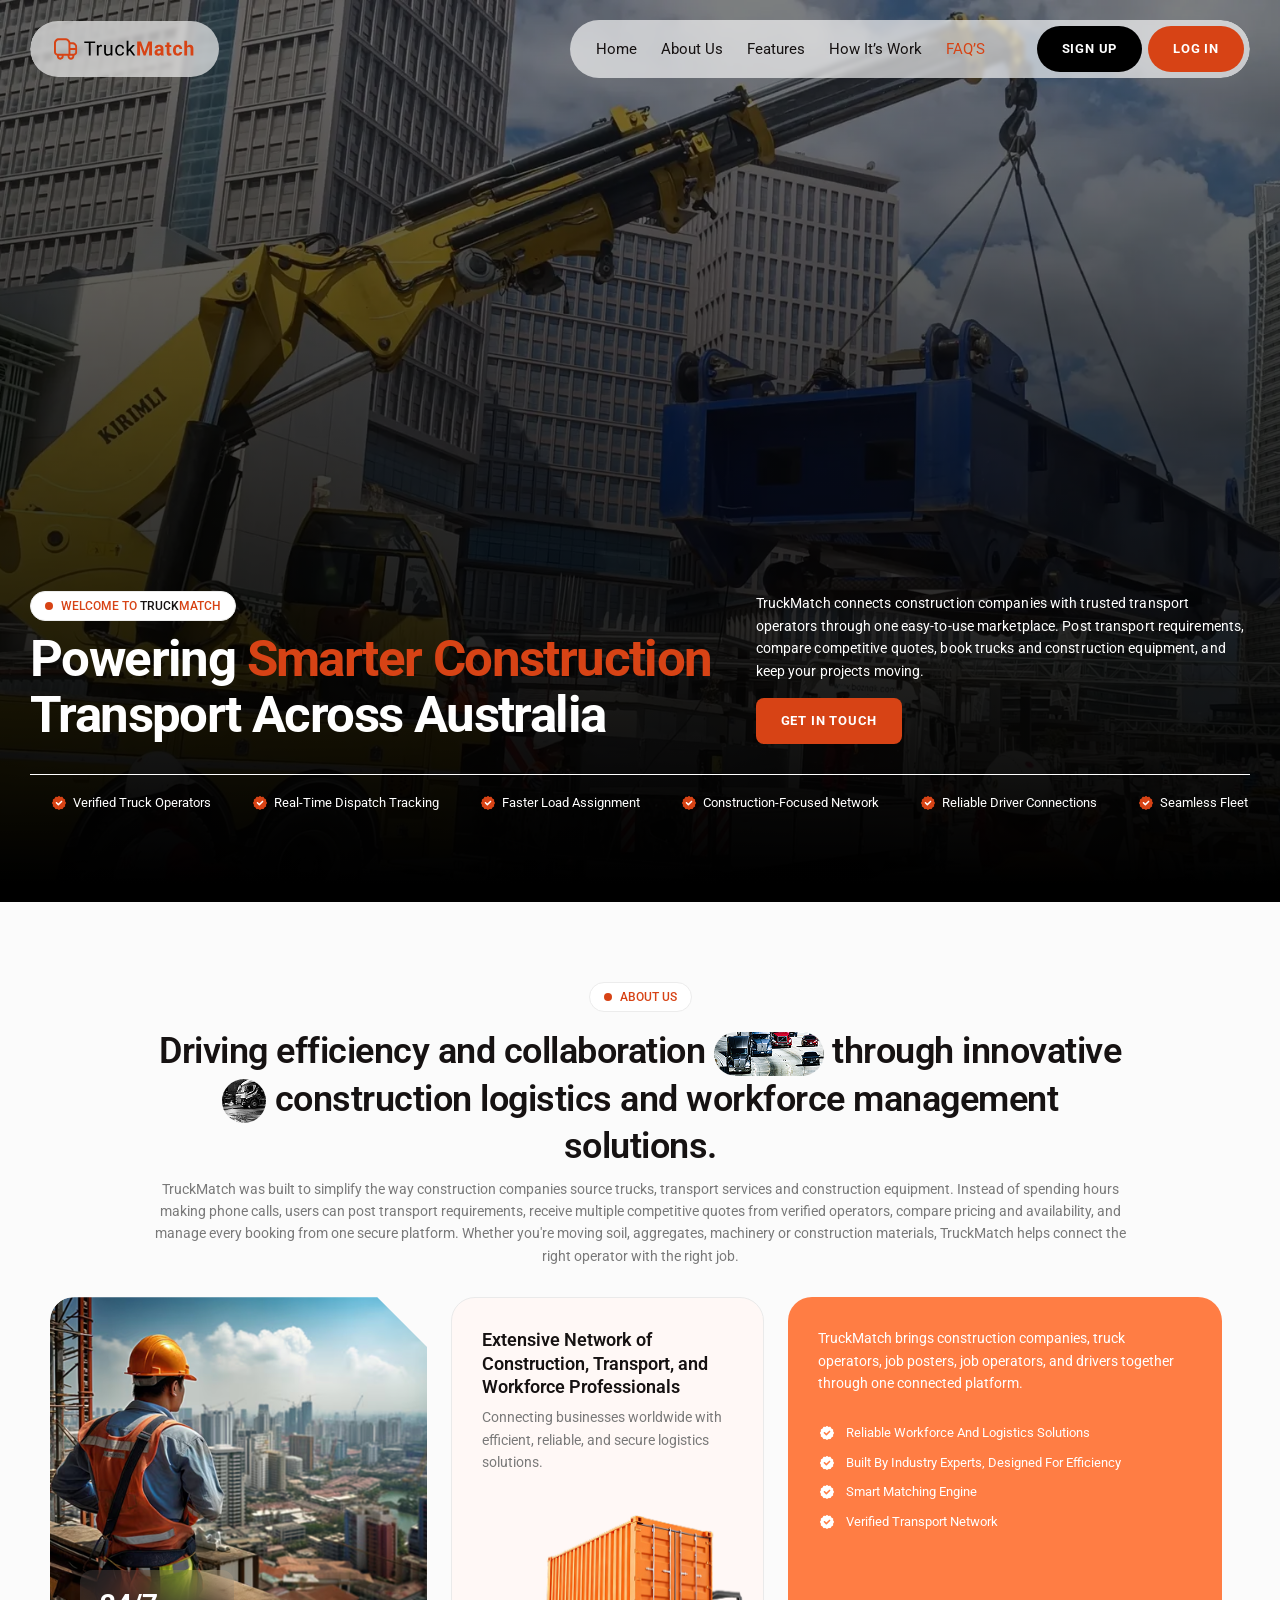
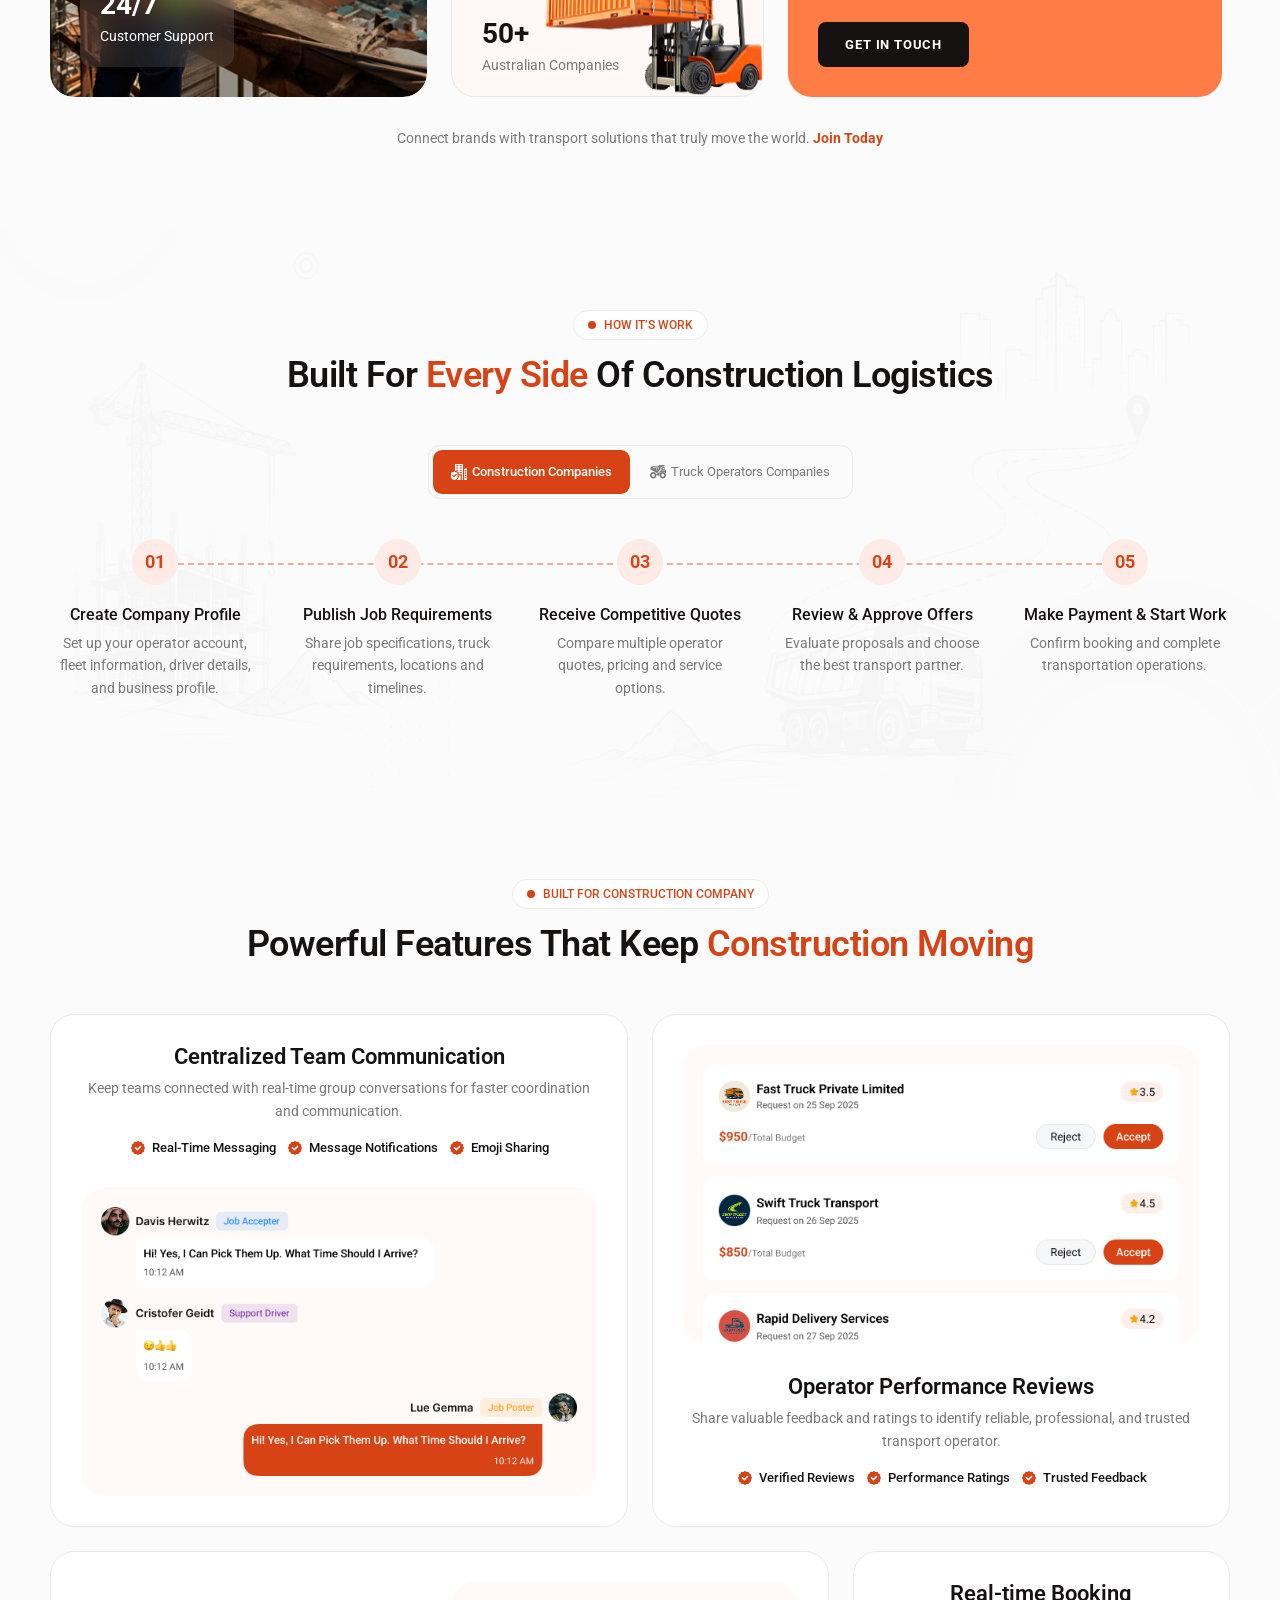
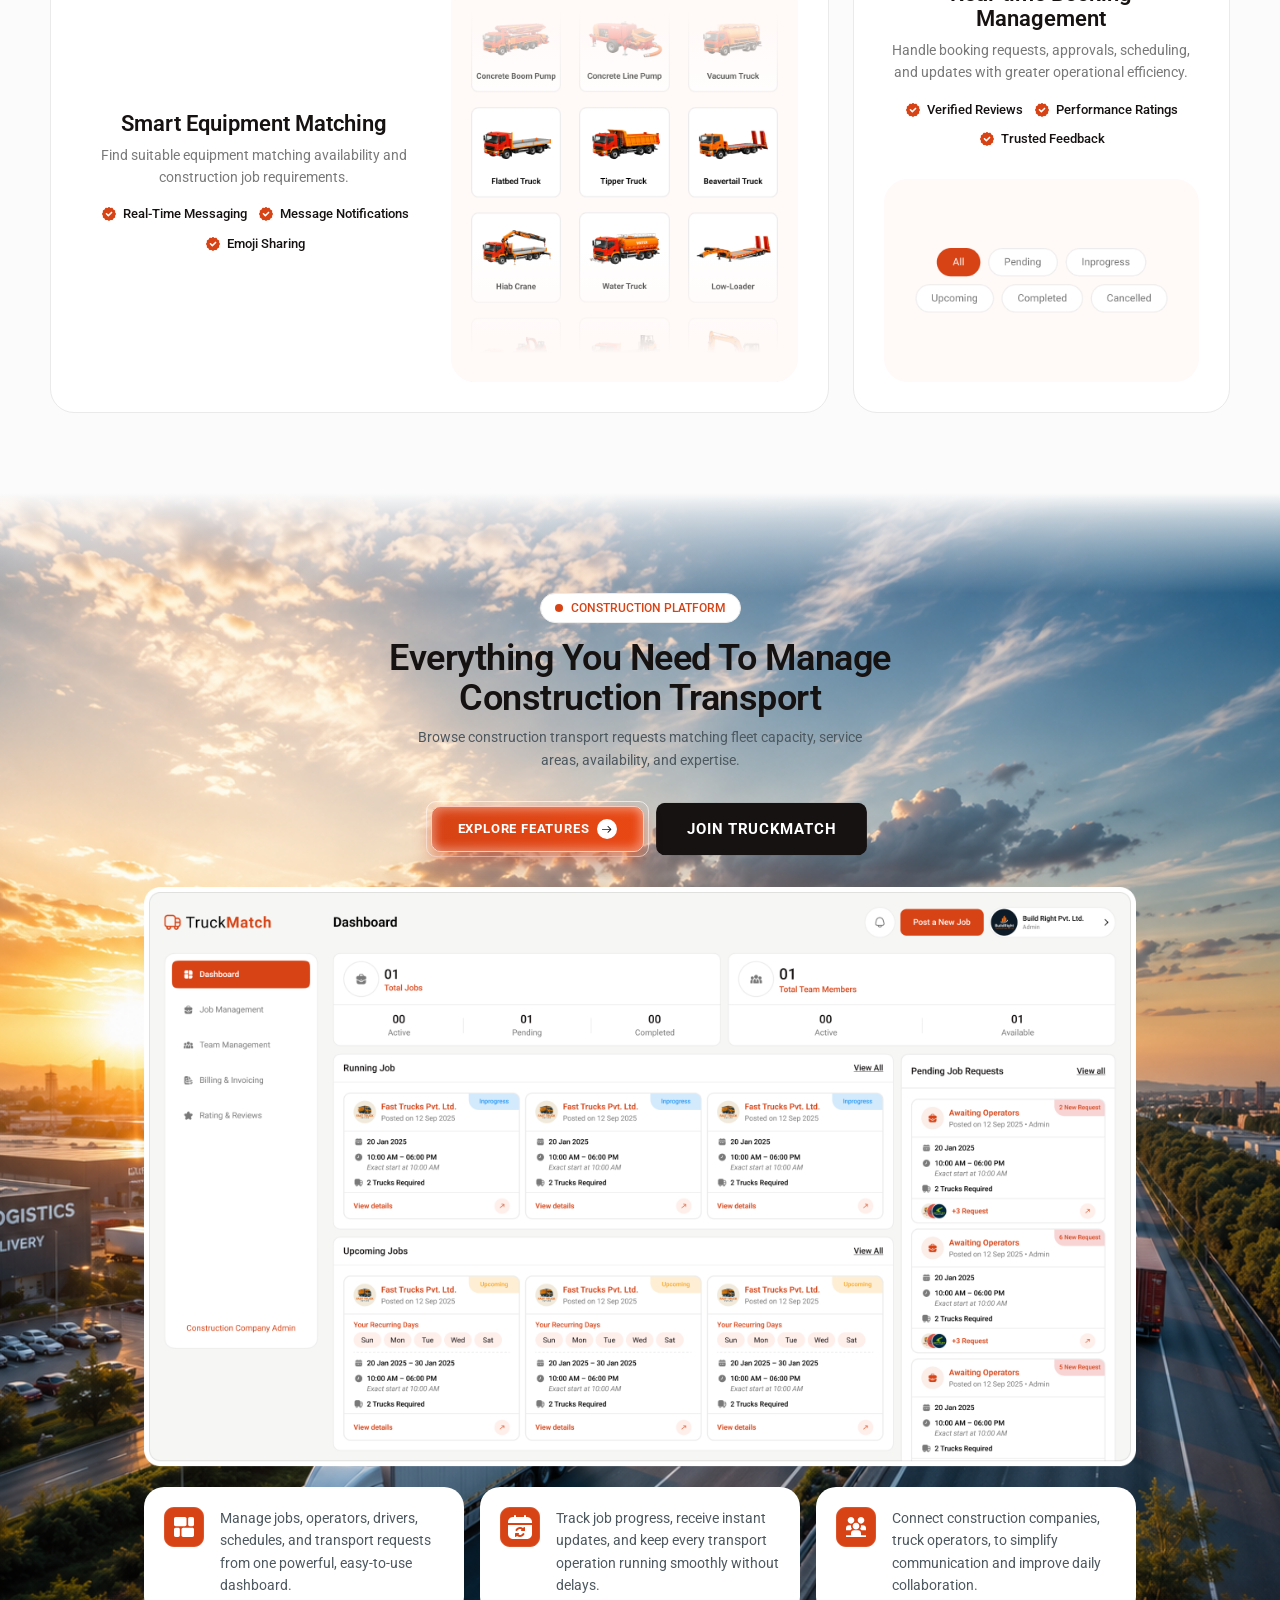
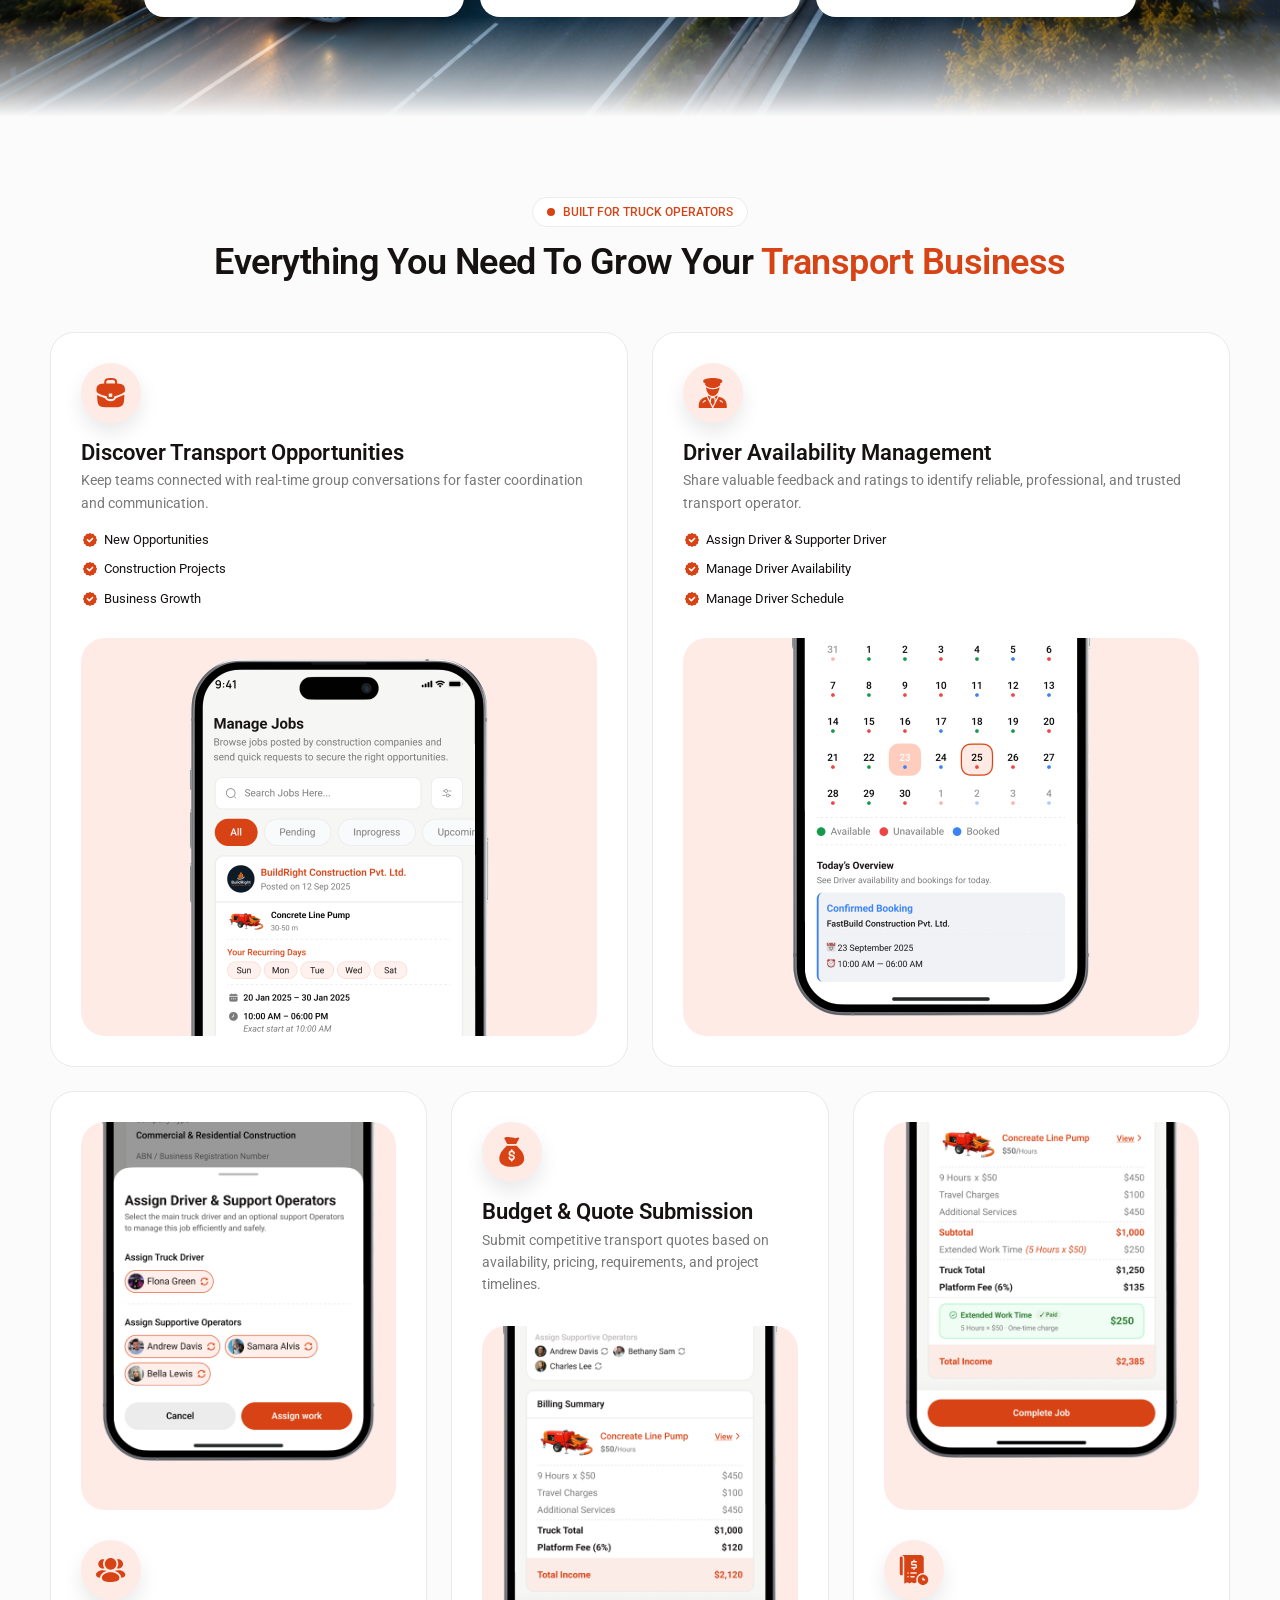
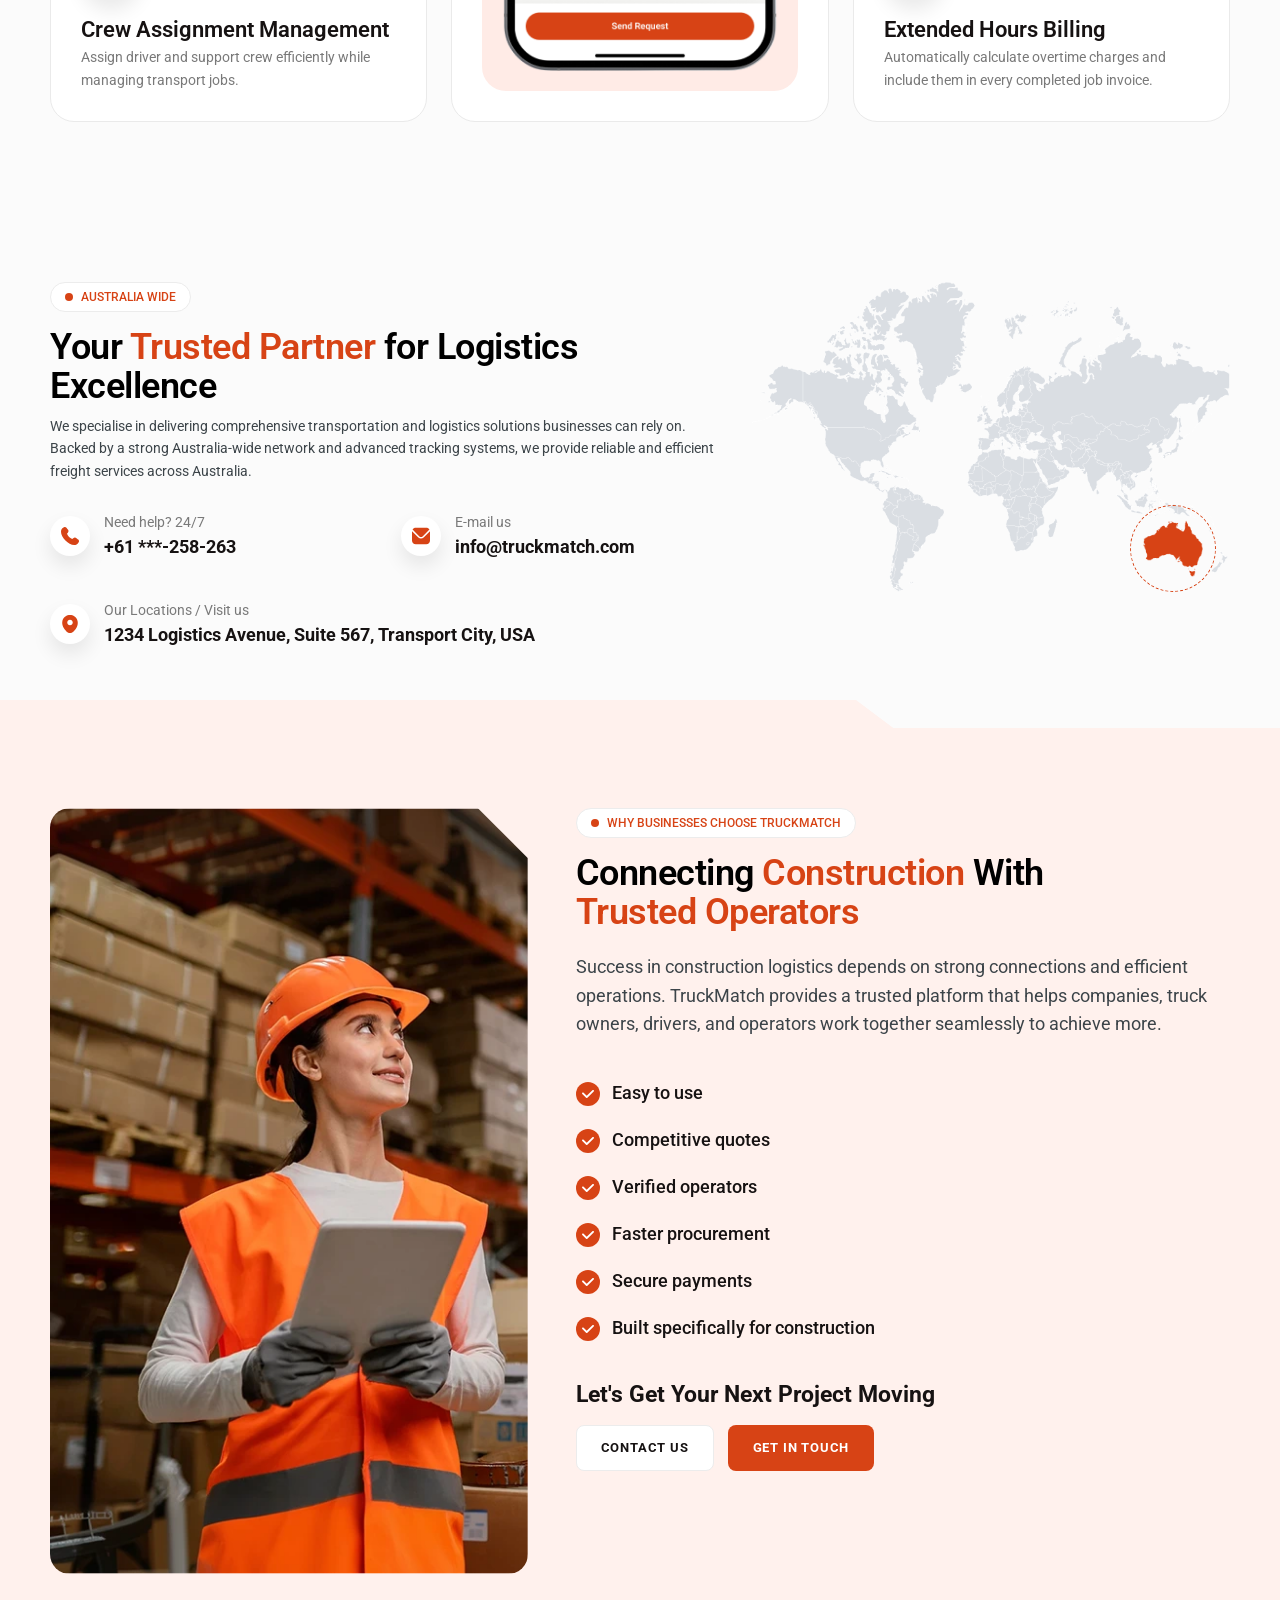
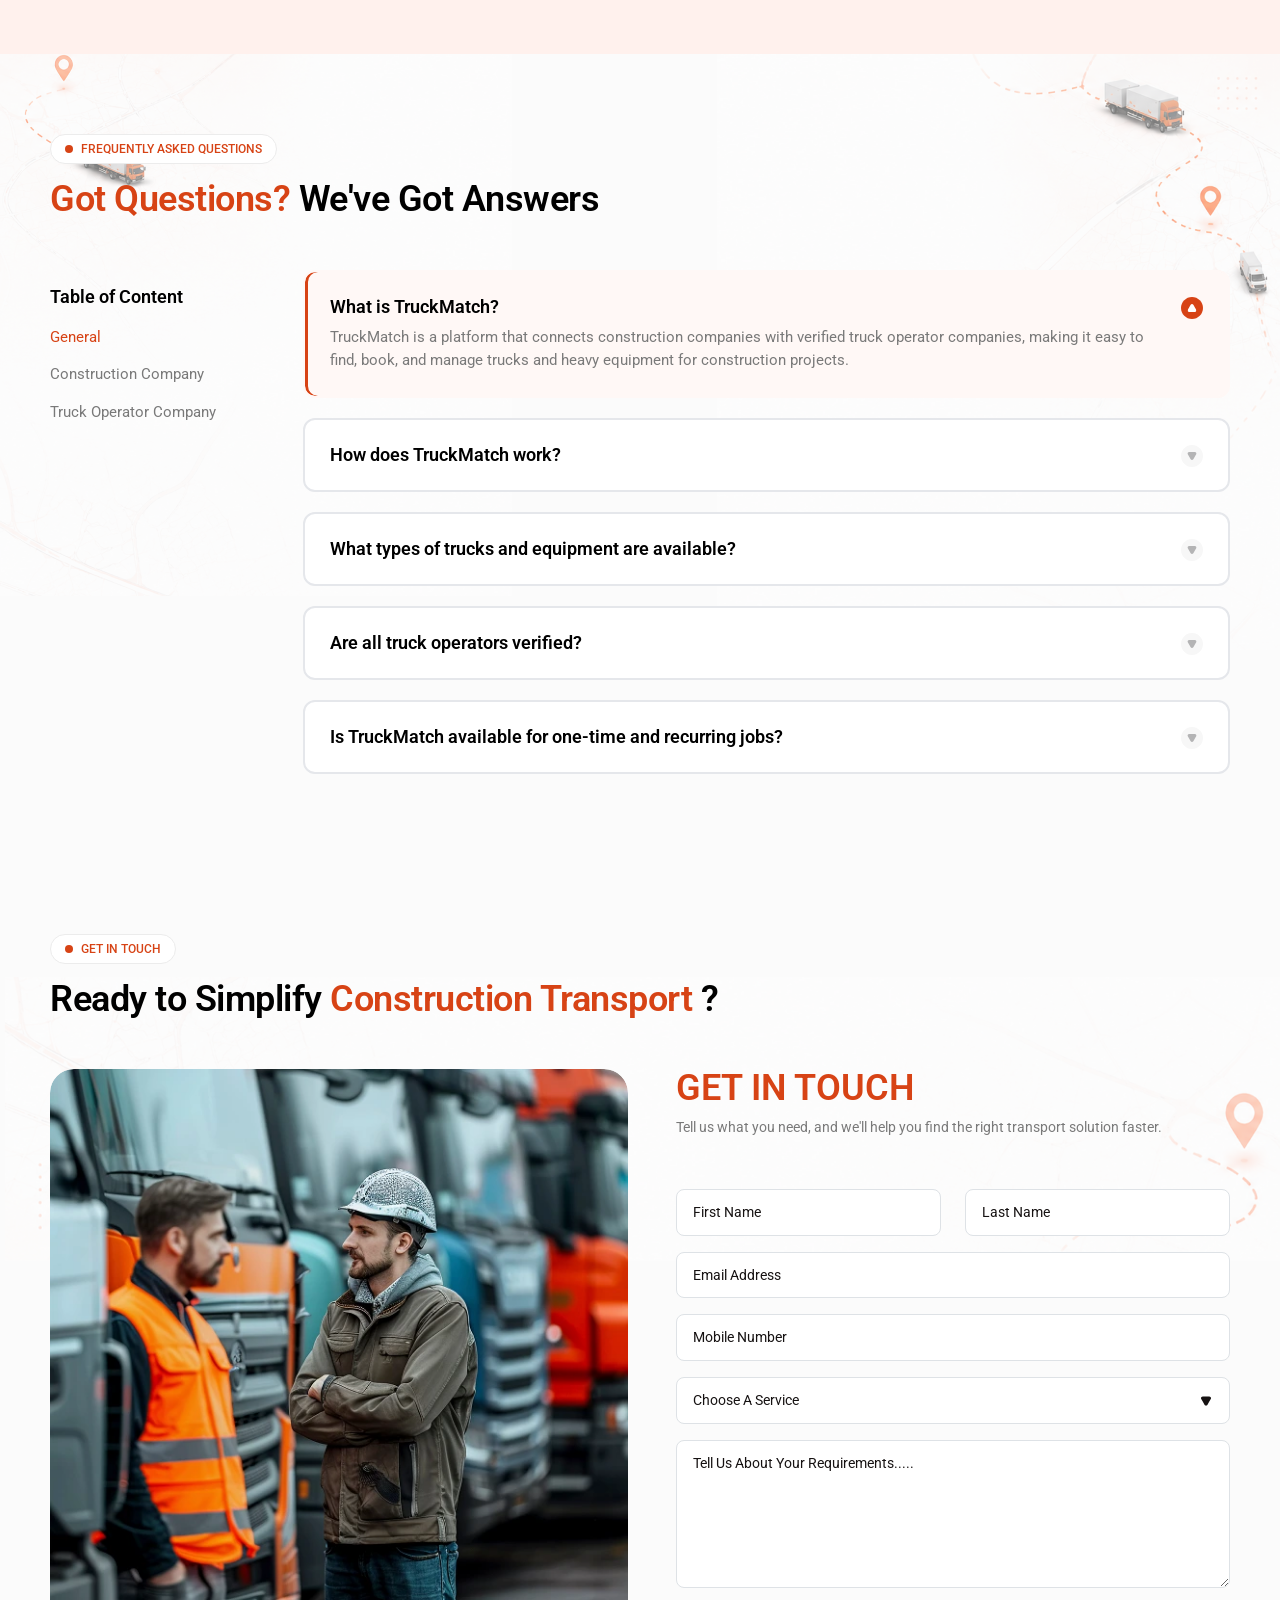
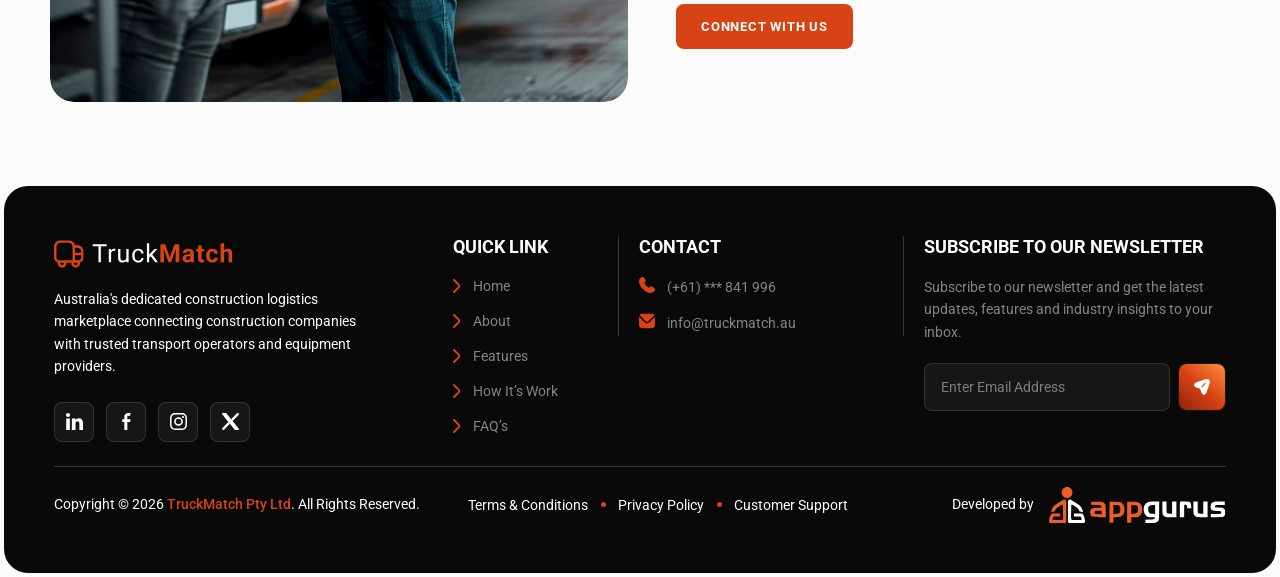
==== commit 305f237d: "terms word spelling , input changes" ====
--- a/index.html
+++ b/index.html
@@ -2070,7 +2070,7 @@
                                     <ul class="social-link">
                                         <li>
                                             <a href="#" class="f-menu-name">
-                                                Teams & Conditions
+                                                Terms & Conditions
                                             </a>
                                         </li>
                                         <li>
--- a/assets/css/root.css
+++ b/assets/css/root.css
@@ -29,6 +29,11 @@
     --text-white: #ffffff;
     --text-black: #000000;
     --theme-text: #161212;
+
+    --danger: #dc3232;
+    --success: #198754;
+    --warning: #ffc107;
+
     --text-primary: #d74315;
     --text-secondary: #797979;
     --text-disabled: #9ca3af;
@@ -197,6 +202,18 @@
 
 .text_dark_gray {
     color: var(--dark-gray) !important;
+}
+
+.text-success{
+    color: var(--success);
+}
+
+.text-warning{
+    color: var(--warning);
+}
+
+.text-danger{
+    color: var(--danger);
 }
 
 a {
--- a/assets/css/style.css
+++ b/assets/css/style.css
@@ -65,7 +65,7 @@
 }
 
 .hero-content-wrap {
-    padding: 370px 0 100px;
+    padding: 370px 0 80px;
     display: flex;
     flex-flow: column;
     justify-content: end;
@@ -96,6 +96,7 @@
     overflow: hidden;
     border-top: 1px solid var(--text-white);
     padding-top: 20px;
+    padding-bottom: 10px;
     margin: 36px 0 0;
 }
 
@@ -1644,11 +1645,11 @@
     overflow: hidden;
 }
 
-.sub-form-card span {
+.sub-form-card .h2 span {
     text-transform: uppercase;
 }
 
-.connect-wrapper .sub-form-card p {
+.connect-wrapper .sub-form-card>p {
     color: var(--text-secondary);
     margin-bottom: 50px;
 }
@@ -1698,4 +1699,57 @@
     cursor: pointer;
     padding-right: 45px;
     color: var(--theme-text);
+}
+
+/* For WordPress Validation Style */
+.wpcf7-not-valid-tip {
+    color: var(--danger);
+    font-size: 14px;
+}
+
+.wpcf7 form .wpcf7-response-output {
+    margin: 0;
+    border: none;
+    padding: 8px 0;
+    font-size: 14px;
+    line-height: 1.2;
+    color: var(--danger);
+    display: inline-flex;
+    align-items: start;
+    gap: 6px;
+}
+
+.wpcf7 form .wpcf7-response-output:before {
+    content: "";
+    background-image: url("../images/close-stroke.svg");
+    display: inline-block;
+    width: 14px;
+    height: 14px;
+    background-size: 100%;
+    background-repeat: no-repeat;
+    margin-top: 3px;
+    flex-shrink: 0;
+}
+
+.wpcf7 form.sent .wpcf7-response-output {
+    color: var(--success);
+    border: none;
+}
+
+.wpcf7 form.sent .wpcf7-response-output::before {
+    content: "";
+    background-image: url("../images/success-stroke.svg");
+    display: inline-block;
+    width: 14px;
+    height: 14px;
+    background-size: 100%;
+    background-repeat: no-repeat;
+    margin-top: 3px;
+    flex-shrink: 0;
+}
+
+.wpcf7-spinner {
+    margin: 0 14px;
+    vertical-align: middle;
+    background-color: var(--bg-primary);
 }
--- a/assets/css/footer.css
+++ b/assets/css/footer.css
@@ -195,6 +195,7 @@
     background-position: center;
     background-size: 20px;
     position: absolute;
+    color: transparent;
     inset: 0;
     z-index: 2;
 }
@@ -381,11 +382,6 @@
 
     .social-link-main.f_social_link_wp {
         flex-direction: column;
-    }
-
-    .newsletter-form .form-control.border,
-    .form-flex {
-        height: 100%;
     }
 
     .newsletter-form .greadientbox {
--- a/assets/css/responsive.css
+++ b/assets/css/responsive.css
@@ -1,7 +1,10 @@
 @media(max-width:1699px) {
     /* About us */
     .about-us-wrap .about-features .h-feature-item svg {
-        height: 15px;
+        height: 14px;
+    }
+    .h-feature-item img, .h-feature-item svg{
+        height: 14px;
     }
     .about-card-wrap {
         padding: 30px;
@@ -498,7 +501,7 @@
     }
     /* end */
     /* get in touch */
-    .connect-wrapper .sub-form-card p {
+    .connect-wrapper .sub-form-card>p {
         color: var(--text-secondary);
         margin-bottom: 30px;
     }
@@ -967,6 +970,22 @@
         width: 50px;
         height: 50px;
     }
+    .wpcf7 form .wpcf7-response-output:before {
+        width: 16px;
+        height: 16px;
+    }
+    .wpcf7 form .wpcf7-response-output {
+        font-size: 14px;
+    }
+    textarea.form-control {
+        height: 150px;
+    }
+    .dscf7captcha .wpcf7-form-control-wrap input {
+        max-width: 160px;
+        border-radius: 6px;
+        font-size: 14px;
+        padding: 14px 16px;
+    }
 }
 
 @media (max-width: 480px) {
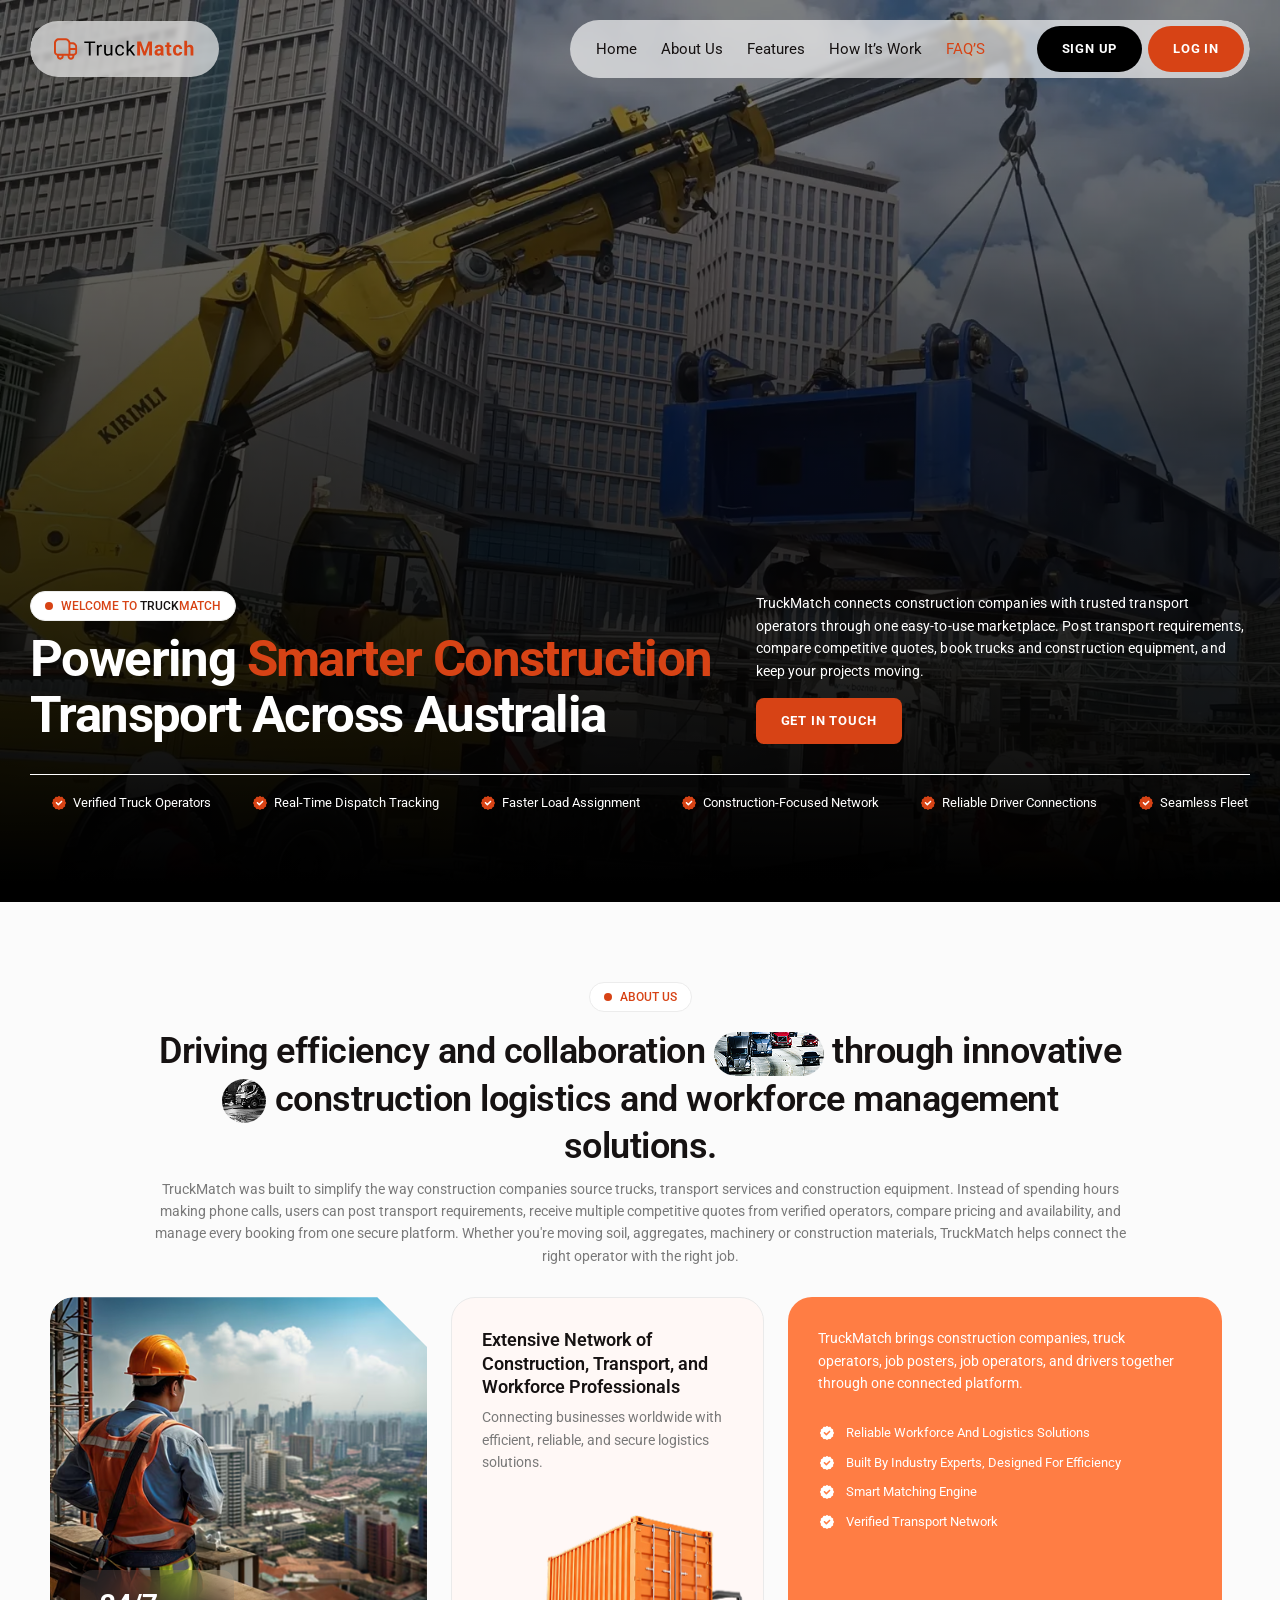
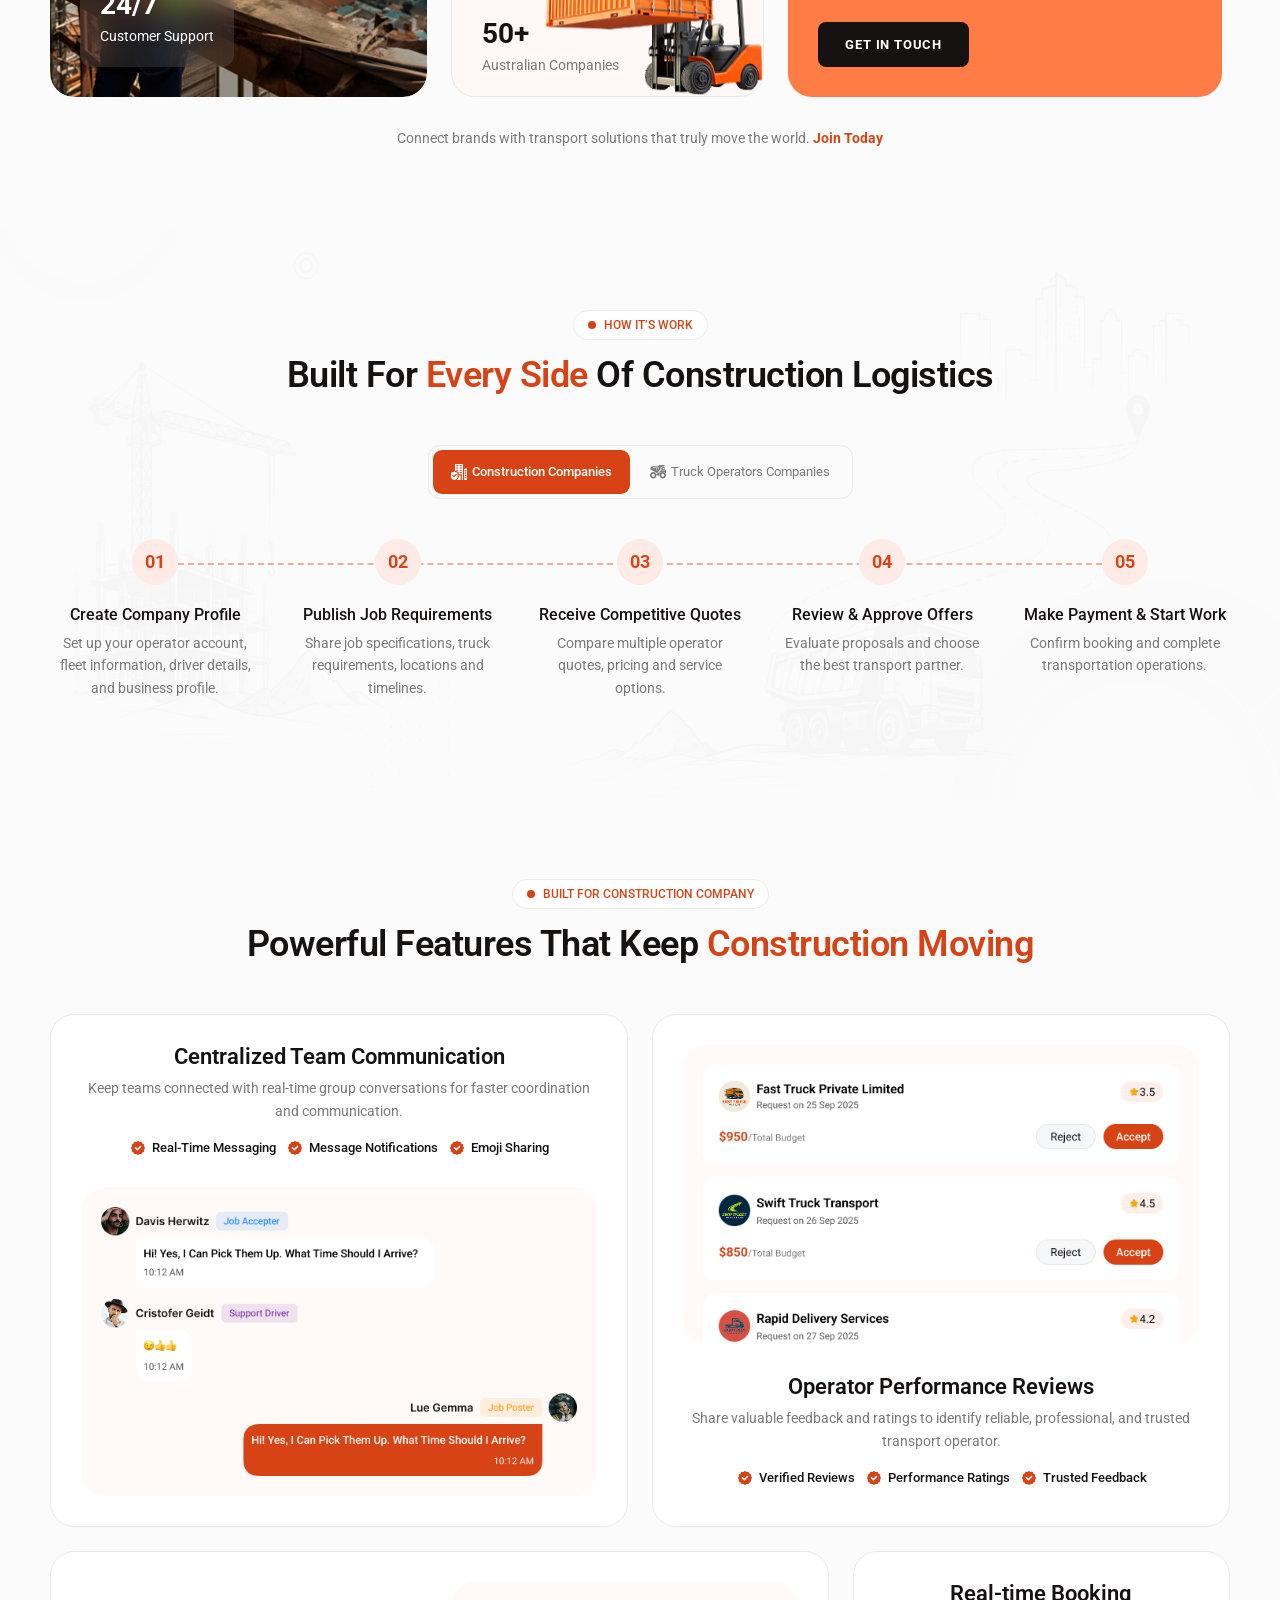
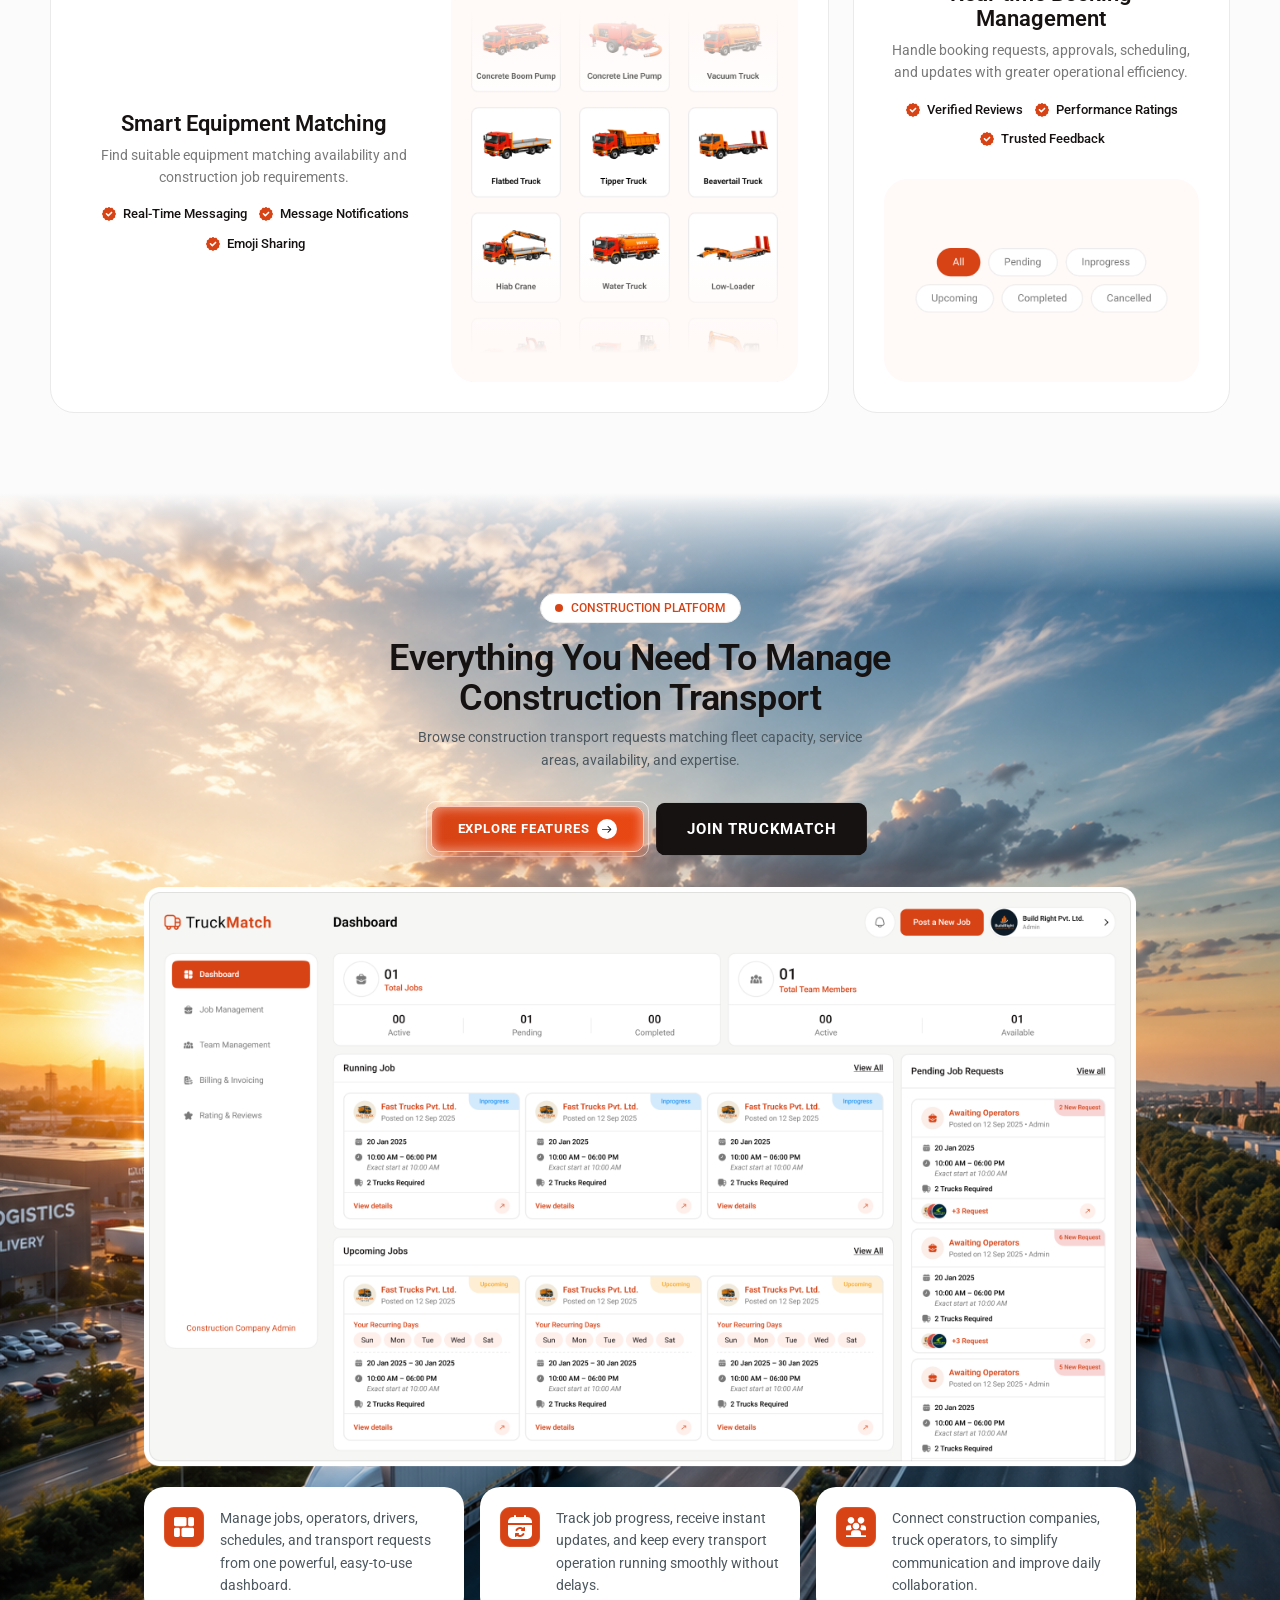
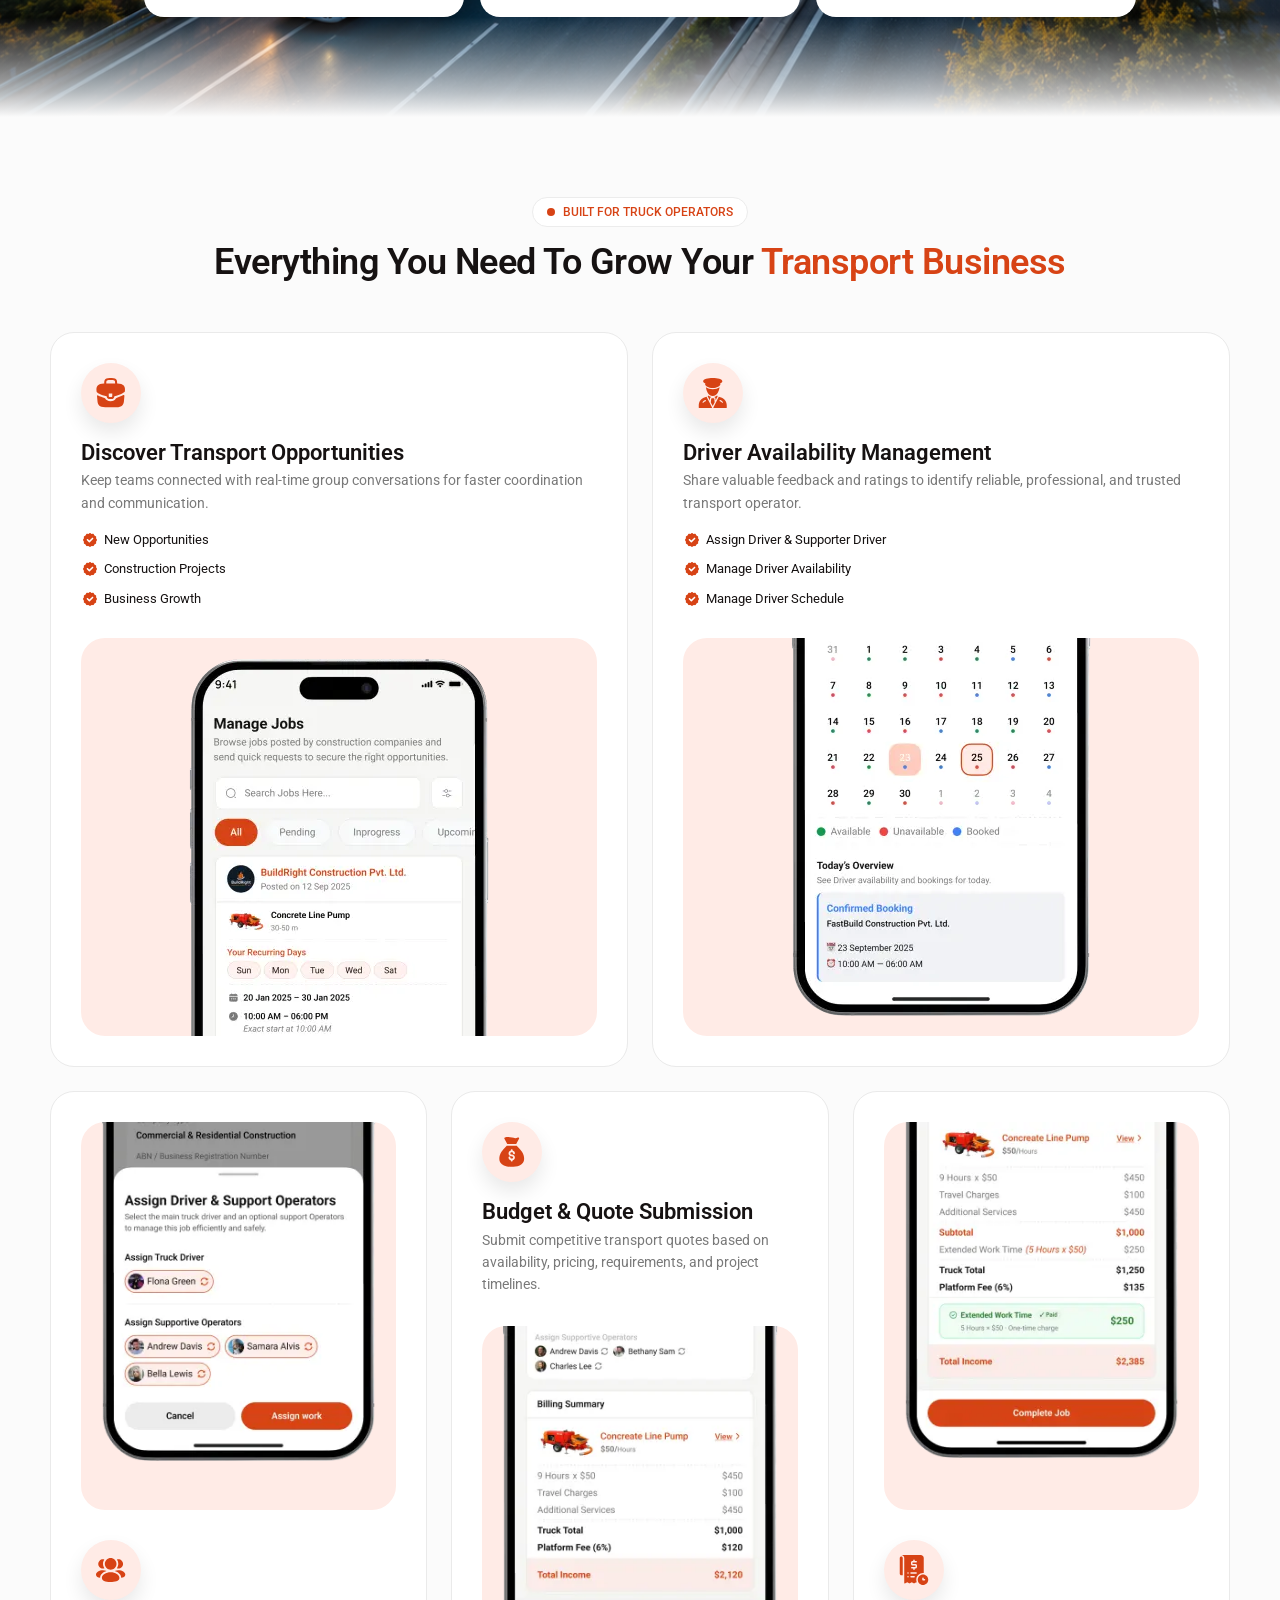
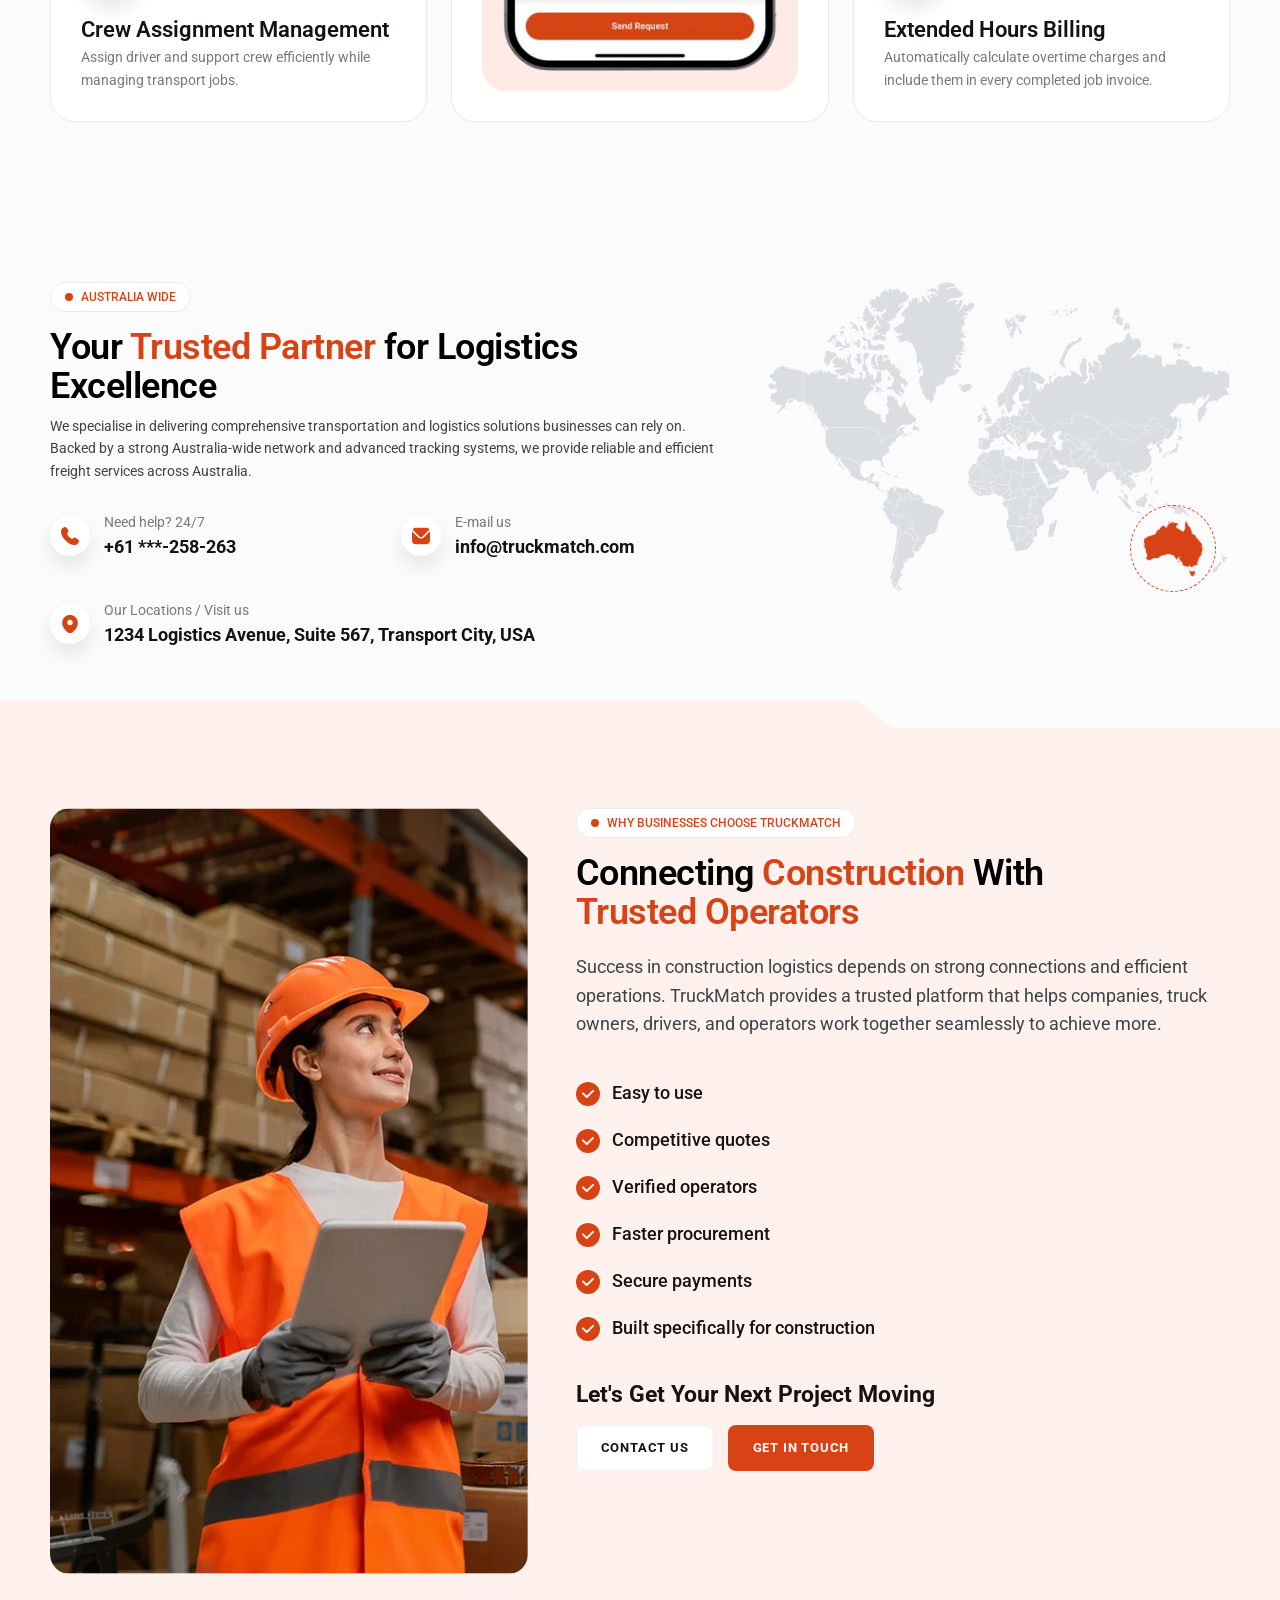
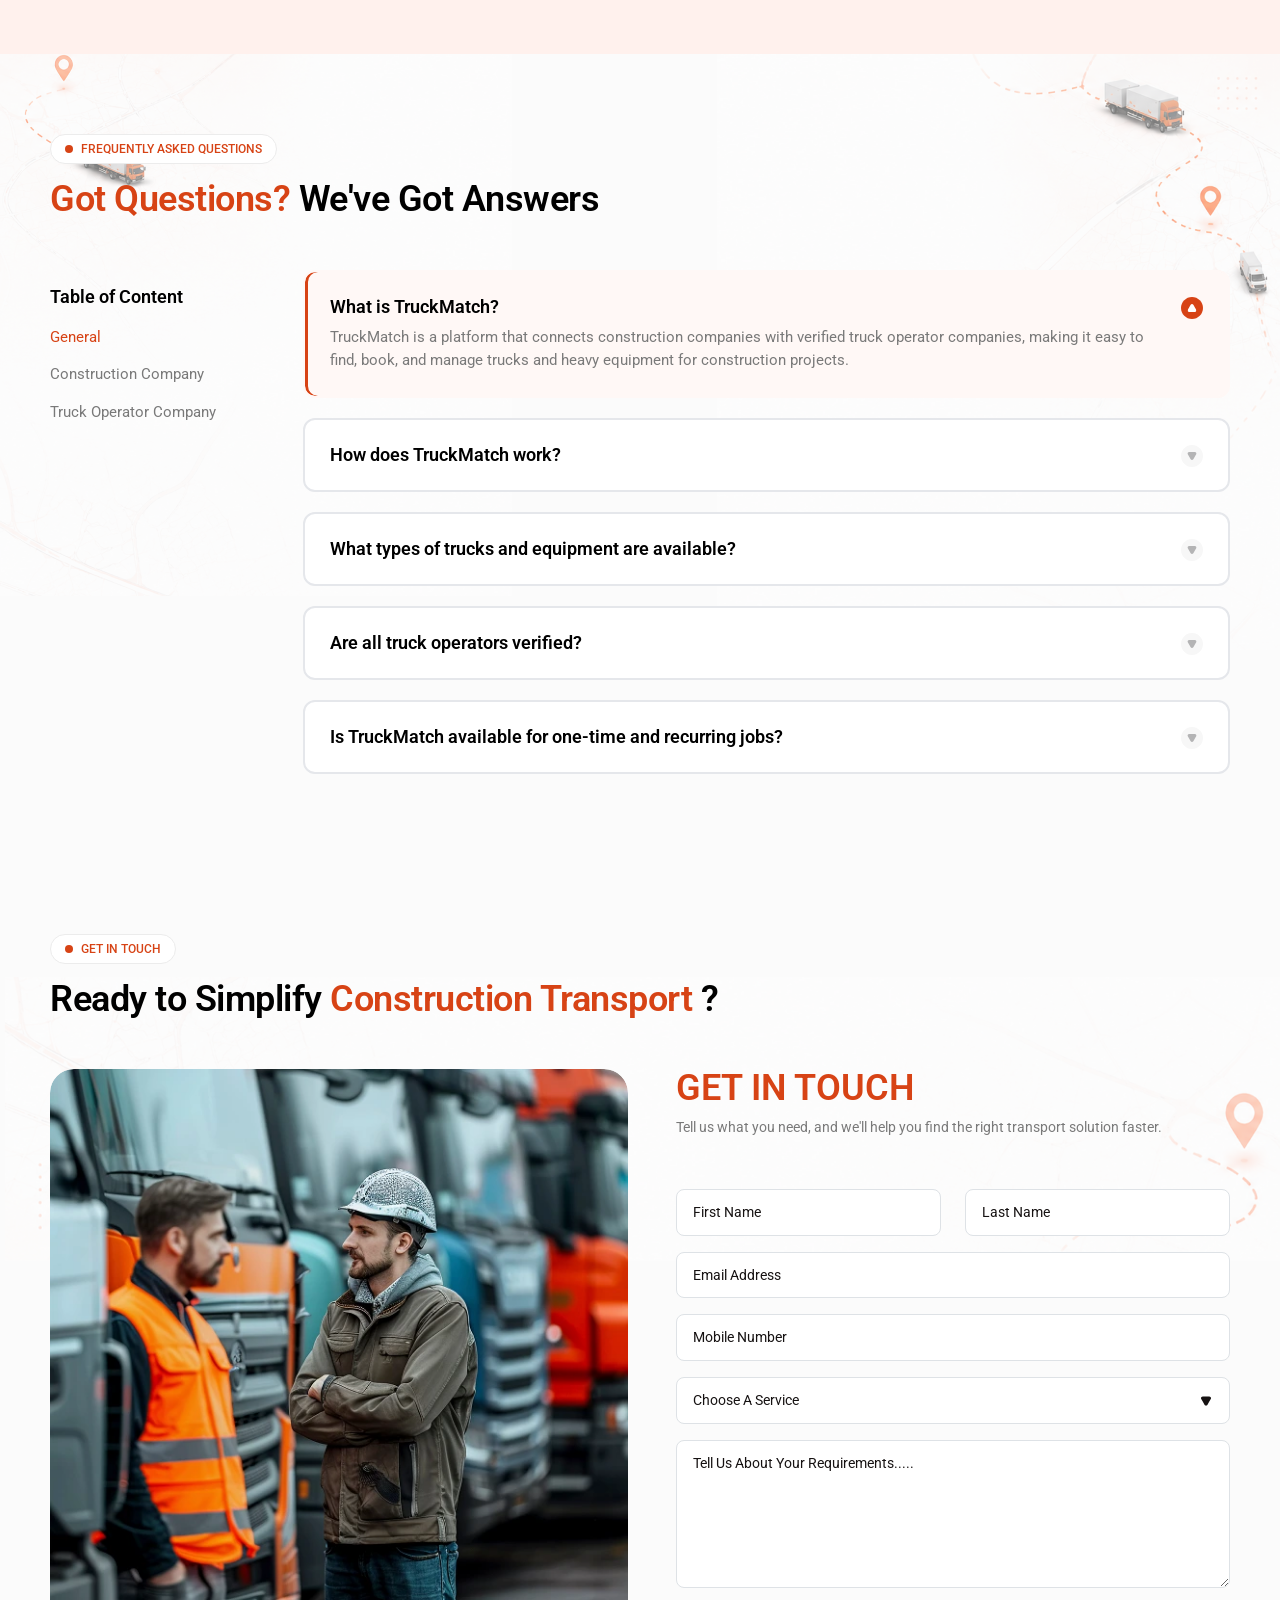
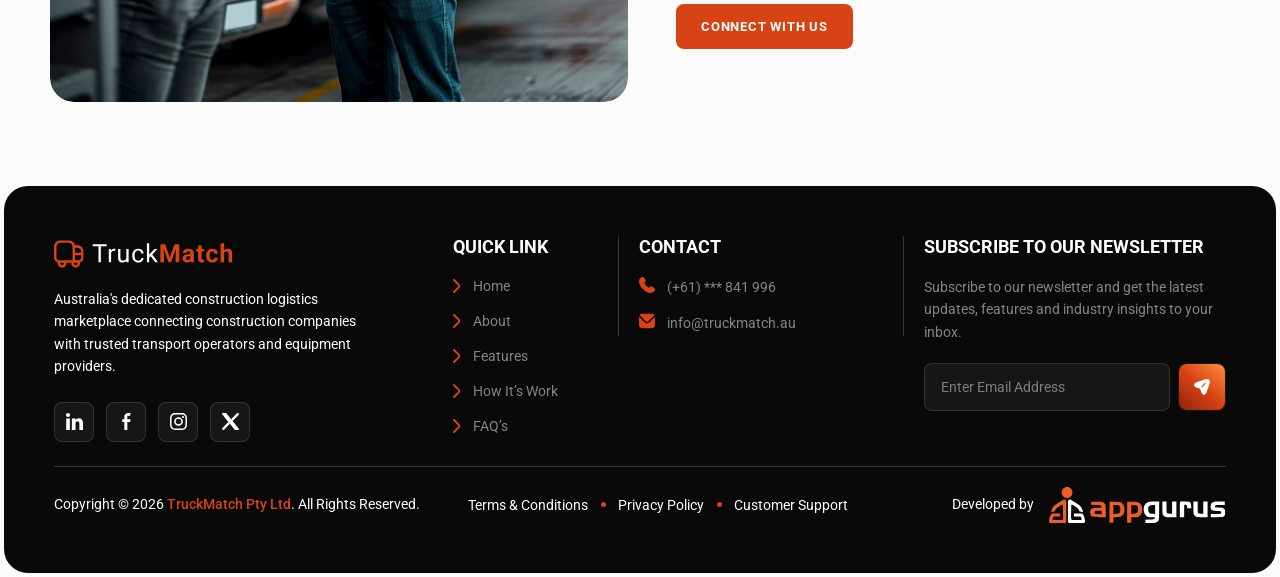
==== commit fdd4c6b1: "images changes - dev" ====
--- a/index.html
+++ b/index.html
@@ -39,8 +39,7 @@
                             <!-- Logo -->
                             <div class="header-logo">
                                 <a href="#">
-                                    <svg class="h-logo" width="217" height="36" viewBox="0 0 217 36" fill="none"
-                                        xmlns="http://www.w3.org/2000/svg">
+                                    <svg class="h-logo" width="217" height="36" viewBox="0 0 217 36" fill="none" xmlns="http://www.w3.org/2000/svg">
                                         <g clip-path="url(#clip0_11823_3559)">
                                             <path
                                                 d="M28.314 7.56855H25.1845C24.8387 5.88672 23.9236 4.37556 22.5934 3.28975C21.2633 2.20394 19.5996 1.60989 17.8825 1.60773H7.45109C5.47568 1.61009 3.58186 2.39587 2.18503 3.7927C0.788204 5.18952 0.00242727 7.08335 6.10352e-05 9.05876L6.10352e-05 22.4706C0.00380712 23.8053 0.455375 25.1001 1.28244 26.1476C2.1095 27.1952 3.2642 27.9348 4.56158 28.2481C4.42115 28.9939 4.44515 29.7613 4.63191 30.4969C4.81866 31.2324 5.16368 31.9183 5.64287 32.5068C6.12206 33.0952 6.7239 33.572 7.40636 33.9039C8.08883 34.2357 8.8355 34.4147 9.59426 34.4282C10.353 34.4417 11.1056 34.2895 11.7994 33.9822C12.4933 33.6749 13.1118 33.2198 13.6116 32.6488C14.1115 32.0779 14.4807 31.4047 14.6936 30.6762C14.9064 29.9478 14.9578 29.1817 14.844 28.4314H20.927C20.8887 28.678 20.8683 28.927 20.8659 29.1765C20.8659 30.5598 21.4154 31.8865 22.3936 32.8646C23.3717 33.8427 24.6983 34.3923 26.0816 34.3923C27.4649 34.3923 28.7916 33.8427 29.7697 32.8646C30.7479 31.8865 31.2974 30.5598 31.2974 29.1765C31.2957 28.8649 31.2652 28.5542 31.2065 28.2481C32.5033 27.9343 33.6573 27.1943 34.4838 26.1469C35.3103 25.0994 35.7614 23.8049 35.765 22.4706V15.0196C35.7626 13.0442 34.9769 11.1503 33.58 9.75352C32.1832 8.35669 30.2894 7.57092 28.314 7.56855ZM32.7846 15.0196V16.5098H25.3336V10.549H28.314C29.4997 10.549 30.6368 11.02 31.4752 11.8584C32.3136 12.6968 32.7846 13.8339 32.7846 15.0196ZM2.98047 22.4706V9.05876C2.98047 7.87308 3.45148 6.73596 4.28989 5.89755C5.12829 5.05915 6.26541 4.58814 7.45109 4.58814H17.8825C19.0682 4.58814 20.2053 5.05915 21.0437 5.89755C21.8821 6.73596 22.3531 7.87308 22.3531 9.05876V25.451H5.96088C5.17043 25.451 4.41235 25.137 3.85341 24.5781C3.29448 24.0191 2.98047 23.2611 2.98047 22.4706ZM11.9217 29.1765C11.9217 29.7694 11.6862 30.3379 11.267 30.7571C10.8478 31.1763 10.2792 31.4118 9.6864 31.4118C9.09356 31.4118 8.525 31.1763 8.1058 30.7571C7.68659 30.3379 7.45109 29.7694 7.45109 29.1765C7.45201 28.9218 7.49896 28.6694 7.58968 28.4314H11.7831C11.8738 28.6694 11.9208 28.9218 11.9217 29.1765ZM26.0787 31.4118C25.4858 31.4118 24.9173 31.1763 24.4981 30.7571C24.0789 30.3379 23.8434 29.7694 23.8434 29.1765C23.844 28.9218 23.891 28.6693 23.9819 28.4314H28.1754C28.2664 28.6693 28.3133 28.9218 28.314 29.1765C28.314 29.7694 28.0785 30.3379 27.6593 30.7571C27.2401 31.1763 26.6715 31.4118 26.0787 31.4118ZM29.8042 25.451H25.3336V19.4902H32.7846V22.4706C32.7846 23.2611 32.4706 24.0191 31.9116 24.5781C31.3527 25.137 30.5946 25.451 29.8042 25.451Z"
@@ -65,8 +64,7 @@
                             <!-- Menu -->
                             <div class="header-inner d-flex">
                                 <div class="header-right">
-                                    <button class="navbar-toggler collapsed" type="button" data-bs-toggle="collapse"
-                                        data-bs-target="#navbarNavDropdown" aria-expanded="false">
+                                    <button class="navbar-toggler collapsed" type="button" data-bs-toggle="collapse" data-bs-target="#navbarNavDropdown" aria-expanded="false">
                                         <span class="icon-bar"></span>
                                         <span class="icon-bar"></span>
                                         <span class="icon-bar"></span>
@@ -76,8 +74,7 @@
                                         <div class="header-menu-inner">
                                             <ul class="navbar-nav" id="menu-main-menu">
                                                 <li class="nav-item">
-                                                    <a class="nav-link active" aria-current="page"
-                                                        href="index.html">Home</a>
+                                                    <a class="nav-link active" aria-current="page" href="index.html">Home</a>
                                                 </li>
                                                 <li class="nav-item"><a href="#AboutUs" class="nav-link">About Us</a>
                                                 </li>
@@ -135,10 +132,7 @@
                                 <div class="col-xxl-4 col-xl-5 col-lg-12">
                                     <div class="hero-content right">
                                         <p class="hero-desc mb-3 mb-xxl-4">
-                                            TruckMatch connects construction companies with trusted transport operators
-                                            through one easy-to-use marketplace. Post transport requirements, compare
-                                            competitive quotes, book trucks and construction equipment, and keep your
-                                            projects moving.
+                                            TruckMatch connects construction companies with trusted transport operators through one easy-to-use marketplace. Post transport requirements, compare competitive quotes, book trucks and construction equipment, and keep your projects moving.
                                         </p>
                                         <a class="btn btn-primary mxw-fit" href="#GetInTouch">get in touch</a>
                                     </div>
@@ -147,8 +141,7 @@
 
                             <ul class="h-banner-features">
                                 <li class="h-feature-item">
-                                    <svg width="18" height="18" viewBox="0 0 18 18" fill="none"
-                                        xmlns="http://www.w3.org/2000/svg">
+                                    <svg width="18" height="18" viewBox="0 0 18 18" fill="none" xmlns="http://www.w3.org/2000/svg">
                                         <path
                                             d="M18 9C18 9.768 17.0565 10.401 16.8675 11.109C16.6725 11.841 17.166 12.861 16.7955 13.5015C16.419 14.1525 15.2865 14.2305 14.7585 14.7585C14.2305 15.2865 14.1525 16.419 13.5015 16.7955C12.861 17.166 11.841 16.6725 11.109 16.8675C10.401 17.0565 9.768 18 9 18C8.232 18 7.599 17.0565 6.891 16.8675C6.159 16.6725 5.139 17.166 4.4985 16.7955C3.8475 16.419 3.7695 15.2865 3.2415 14.7585C2.7135 14.2305 1.581 14.1525 1.2045 13.5015C0.834 12.861 1.3275 11.841 1.1325 11.109C0.9435 10.401 0 9.768 0 9C0 8.232 0.9435 7.599 1.1325 6.891C1.3275 6.159 0.834 5.139 1.2045 4.4985C1.581 3.8475 2.7135 3.7695 3.2415 3.2415C3.7695 2.7135 3.8475 1.581 4.4985 1.2045C5.139 0.834 6.159 1.3275 6.891 1.1325C7.599 0.9435 8.232 0 9 0C9.768 0 10.401 0.9435 11.109 1.1325C11.841 1.3275 12.861 0.834 13.5015 1.2045C14.1525 1.581 14.2305 2.7135 14.7585 3.2415C15.2865 3.7695 16.419 3.8475 16.7955 4.4985C17.166 5.139 16.6725 6.159 16.8675 6.891C17.0565 7.599 18 8.232 18 9Z"
                                             fill="#D74315" />
@@ -158,8 +151,7 @@
                                     </svg> Smart Job Matching
                                 </li>
                                 <li class="h-feature-item">
-                                    <svg width="18" height="18" viewBox="0 0 18 18" fill="none"
-                                        xmlns="http://www.w3.org/2000/svg">
+                                    <svg width="18" height="18" viewBox="0 0 18 18" fill="none" xmlns="http://www.w3.org/2000/svg">
                                         <path
                                             d="M18 9C18 9.768 17.0565 10.401 16.8675 11.109C16.6725 11.841 17.166 12.861 16.7955 13.5015C16.419 14.1525 15.2865 14.2305 14.7585 14.7585C14.2305 15.2865 14.1525 16.419 13.5015 16.7955C12.861 17.166 11.841 16.6725 11.109 16.8675C10.401 17.0565 9.768 18 9 18C8.232 18 7.599 17.0565 6.891 16.8675C6.159 16.6725 5.139 17.166 4.4985 16.7955C3.8475 16.419 3.7695 15.2865 3.2415 14.7585C2.7135 14.2305 1.581 14.1525 1.2045 13.5015C0.834 12.861 1.3275 11.841 1.1325 11.109C0.9435 10.401 0 9.768 0 9C0 8.232 0.9435 7.599 1.1325 6.891C1.3275 6.159 0.834 5.139 1.2045 4.4985C1.581 3.8475 2.7135 3.7695 3.2415 3.2415C3.7695 2.7135 3.8475 1.581 4.4985 1.2045C5.139 0.834 6.159 1.3275 6.891 1.1325C7.599 0.9435 8.232 0 9 0C9.768 0 10.401 0.9435 11.109 1.1325C11.841 1.3275 12.861 0.834 13.5015 1.2045C14.1525 1.581 14.2305 2.7135 14.7585 3.2415C15.2865 3.7695 16.419 3.8475 16.7955 4.4985C17.166 5.139 16.6725 6.159 16.8675 6.891C17.0565 7.599 18 8.232 18 9Z"
                                             fill="#D74315" />
@@ -169,8 +161,7 @@
                                     </svg> Verified Truck Operators
                                 </li>
                                 <li class="h-feature-item">
-                                    <svg width="18" height="18" viewBox="0 0 18 18" fill="none"
-                                        xmlns="http://www.w3.org/2000/svg">
+                                    <svg width="18" height="18" viewBox="0 0 18 18" fill="none" xmlns="http://www.w3.org/2000/svg">
                                         <path
                                             d="M18 9C18 9.768 17.0565 10.401 16.8675 11.109C16.6725 11.841 17.166 12.861 16.7955 13.5015C16.419 14.1525 15.2865 14.2305 14.7585 14.7585C14.2305 15.2865 14.1525 16.419 13.5015 16.7955C12.861 17.166 11.841 16.6725 11.109 16.8675C10.401 17.0565 9.768 18 9 18C8.232 18 7.599 17.0565 6.891 16.8675C6.159 16.6725 5.139 17.166 4.4985 16.7955C3.8475 16.419 3.7695 15.2865 3.2415 14.7585C2.7135 14.2305 1.581 14.1525 1.2045 13.5015C0.834 12.861 1.3275 11.841 1.1325 11.109C0.9435 10.401 0 9.768 0 9C0 8.232 0.9435 7.599 1.1325 6.891C1.3275 6.159 0.834 5.139 1.2045 4.4985C1.581 3.8475 2.7135 3.7695 3.2415 3.2415C3.7695 2.7135 3.8475 1.581 4.4985 1.2045C5.139 0.834 6.159 1.3275 6.891 1.1325C7.599 0.9435 8.232 0 9 0C9.768 0 10.401 0.9435 11.109 1.1325C11.841 1.3275 12.861 0.834 13.5015 1.2045C14.1525 1.581 14.2305 2.7135 14.7585 3.2415C15.2865 3.7695 16.419 3.8475 16.7955 4.4985C17.166 5.139 16.6725 6.159 16.8675 6.891C17.0565 7.599 18 8.232 18 9Z"
                                             fill="#D74315" />
@@ -180,8 +171,7 @@
                                     </svg> Real-Time Dispatch Tracking
                                 </li>
                                 <li class="h-feature-item">
-                                    <svg width="18" height="18" viewBox="0 0 18 18" fill="none"
-                                        xmlns="http://www.w3.org/2000/svg">
+                                    <svg width="18" height="18" viewBox="0 0 18 18" fill="none" xmlns="http://www.w3.org/2000/svg">
                                         <path
                                             d="M18 9C18 9.768 17.0565 10.401 16.8675 11.109C16.6725 11.841 17.166 12.861 16.7955 13.5015C16.419 14.1525 15.2865 14.2305 14.7585 14.7585C14.2305 15.2865 14.1525 16.419 13.5015 16.7955C12.861 17.166 11.841 16.6725 11.109 16.8675C10.401 17.0565 9.768 18 9 18C8.232 18 7.599 17.0565 6.891 16.8675C6.159 16.6725 5.139 17.166 4.4985 16.7955C3.8475 16.419 3.7695 15.2865 3.2415 14.7585C2.7135 14.2305 1.581 14.1525 1.2045 13.5015C0.834 12.861 1.3275 11.841 1.1325 11.109C0.9435 10.401 0 9.768 0 9C0 8.232 0.9435 7.599 1.1325 6.891C1.3275 6.159 0.834 5.139 1.2045 4.4985C1.581 3.8475 2.7135 3.7695 3.2415 3.2415C3.7695 2.7135 3.8475 1.581 4.4985 1.2045C5.139 0.834 6.159 1.3275 6.891 1.1325C7.599 0.9435 8.232 0 9 0C9.768 0 10.401 0.9435 11.109 1.1325C11.841 1.3275 12.861 0.834 13.5015 1.2045C14.1525 1.581 14.2305 2.7135 14.7585 3.2415C15.2865 3.7695 16.419 3.8475 16.7955 4.4985C17.166 5.139 16.6725 6.159 16.8675 6.891C17.0565 7.599 18 8.232 18 9Z"
                                             fill="#D74315" />
@@ -191,8 +181,7 @@
                                     </svg> Faster Load Assignment
                                 </li>
                                 <li class="h-feature-item">
-                                    <svg width="18" height="18" viewBox="0 0 18 18" fill="none"
-                                        xmlns="http://www.w3.org/2000/svg">
+                                    <svg width="18" height="18" viewBox="0 0 18 18" fill="none" xmlns="http://www.w3.org/2000/svg">
                                         <path
                                             d="M18 9C18 9.768 17.0565 10.401 16.8675 11.109C16.6725 11.841 17.166 12.861 16.7955 13.5015C16.419 14.1525 15.2865 14.2305 14.7585 14.7585C14.2305 15.2865 14.1525 16.419 13.5015 16.7955C12.861 17.166 11.841 16.6725 11.109 16.8675C10.401 17.0565 9.768 18 9 18C8.232 18 7.599 17.0565 6.891 16.8675C6.159 16.6725 5.139 17.166 4.4985 16.7955C3.8475 16.419 3.7695 15.2865 3.2415 14.7585C2.7135 14.2305 1.581 14.1525 1.2045 13.5015C0.834 12.861 1.3275 11.841 1.1325 11.109C0.9435 10.401 0 9.768 0 9C0 8.232 0.9435 7.599 1.1325 6.891C1.3275 6.159 0.834 5.139 1.2045 4.4985C1.581 3.8475 2.7135 3.7695 3.2415 3.2415C3.7695 2.7135 3.8475 1.581 4.4985 1.2045C5.139 0.834 6.159 1.3275 6.891 1.1325C7.599 0.9435 8.232 0 9 0C9.768 0 10.401 0.9435 11.109 1.1325C11.841 1.3275 12.861 0.834 13.5015 1.2045C14.1525 1.581 14.2305 2.7135 14.7585 3.2415C15.2865 3.7695 16.419 3.8475 16.7955 4.4985C17.166 5.139 16.6725 6.159 16.8675 6.891C17.0565 7.599 18 8.232 18 9Z"
                                             fill="#D74315" />
@@ -202,8 +191,7 @@
                                     </svg> Construction-Focused Network
                                 </li>
                                 <li class="h-feature-item">
-                                    <svg width="18" height="18" viewBox="0 0 18 18" fill="none"
-                                        xmlns="http://www.w3.org/2000/svg">
+                                    <svg width="18" height="18" viewBox="0 0 18 18" fill="none" xmlns="http://www.w3.org/2000/svg">
                                         <path
                                             d="M18 9C18 9.768 17.0565 10.401 16.8675 11.109C16.6725 11.841 17.166 12.861 16.7955 13.5015C16.419 14.1525 15.2865 14.2305 14.7585 14.7585C14.2305 15.2865 14.1525 16.419 13.5015 16.7955C12.861 17.166 11.841 16.6725 11.109 16.8675C10.401 17.0565 9.768 18 9 18C8.232 18 7.599 17.0565 6.891 16.8675C6.159 16.6725 5.139 17.166 4.4985 16.7955C3.8475 16.419 3.7695 15.2865 3.2415 14.7585C2.7135 14.2305 1.581 14.1525 1.2045 13.5015C0.834 12.861 1.3275 11.841 1.1325 11.109C0.9435 10.401 0 9.768 0 9C0 8.232 0.9435 7.599 1.1325 6.891C1.3275 6.159 0.834 5.139 1.2045 4.4985C1.581 3.8475 2.7135 3.7695 3.2415 3.2415C3.7695 2.7135 3.8475 1.581 4.4985 1.2045C5.139 0.834 6.159 1.3275 6.891 1.1325C7.599 0.9435 8.232 0 9 0C9.768 0 10.401 0.9435 11.109 1.1325C11.841 1.3275 12.861 0.834 13.5015 1.2045C14.1525 1.581 14.2305 2.7135 14.7585 3.2415C15.2865 3.7695 16.419 3.8475 16.7955 4.4985C17.166 5.139 16.6725 6.159 16.8675 6.891C17.0565 7.599 18 8.232 18 9Z"
                                             fill="#D74315" />
@@ -213,8 +201,7 @@
                                     </svg> Reliable Driver Connections
                                 </li>
                                 <li class="h-feature-item">
-                                    <svg width="18" height="18" viewBox="0 0 18 18" fill="none"
-                                        xmlns="http://www.w3.org/2000/svg">
+                                    <svg width="18" height="18" viewBox="0 0 18 18" fill="none" xmlns="http://www.w3.org/2000/svg">
                                         <path
                                             d="M18 9C18 9.768 17.0565 10.401 16.8675 11.109C16.6725 11.841 17.166 12.861 16.7955 13.5015C16.419 14.1525 15.2865 14.2305 14.7585 14.7585C14.2305 15.2865 14.1525 16.419 13.5015 16.7955C12.861 17.166 11.841 16.6725 11.109 16.8675C10.401 17.0565 9.768 18 9 18C8.232 18 7.599 17.0565 6.891 16.8675C6.159 16.6725 5.139 17.166 4.4985 16.7955C3.8475 16.419 3.7695 15.2865 3.2415 14.7585C2.7135 14.2305 1.581 14.1525 1.2045 13.5015C0.834 12.861 1.3275 11.841 1.1325 11.109C0.9435 10.401 0 9.768 0 9C0 8.232 0.9435 7.599 1.1325 6.891C1.3275 6.159 0.834 5.139 1.2045 4.4985C1.581 3.8475 2.7135 3.7695 3.2415 3.2415C3.7695 2.7135 3.8475 1.581 4.4985 1.2045C5.139 0.834 6.159 1.3275 6.891 1.1325C7.599 0.9435 8.232 0 9 0C9.768 0 10.401 0.9435 11.109 1.1325C11.841 1.3275 12.861 0.834 13.5015 1.2045C14.1525 1.581 14.2305 2.7135 14.7585 3.2415C15.2865 3.7695 16.419 3.8475 16.7955 4.4985C17.166 5.139 16.6725 6.159 16.8675 6.891C17.0565 7.599 18 8.232 18 9Z"
                                             fill="#D74315" />
@@ -228,8 +215,7 @@
                     </div>
 
                     <div class="video-main">
-                        <video autoplay muted loop playsinline preload="auto"
-                            poster="./assets/images/hero-banner-poster.webp">
+                        <video autoplay muted loop playsinline preload="auto" poster="./assets/images/hero-banner-poster.webp">
                             <source src="./assets/images/truckmatch-hero-banner.mp4" type="video/mp4">
                         </video>
                     </div>
@@ -250,12 +236,8 @@
                             <span class="title-image2 d-inline-block"><img src="./assets/images/about-title-img-2.webp"
                                     alt="title image"></span> construction logistics and workforce management solutions.
                         </h2>
-                        <p class="mb-0 text_secondary">TruckMatch was built to simplify the way construction companies
-                            source trucks, transport services and construction equipment. Instead of spending hours
-                            making phone calls, users can post transport requirements, receive multiple
-                            competitive quotes from verified operators, compare pricing and availability, and manage
-                            every booking from one secure platform. Whether you're moving soil, aggregates, machinery or
-                            construction materials, TruckMatch helps
+                        <p class="mb-0 text_secondary">TruckMatch was built to simplify the way construction companies source trucks, transport services and construction equipment. Instead of spending hours making phone calls, users can post transport requirements, receive multiple
+                            competitive quotes from verified operators, compare pricing and availability, and manage every booking from one secure platform. Whether you're moving soil, aggregates, machinery or construction materials, TruckMatch helps
                             connect the right operator with the right job.</p>
                     </div>
 
@@ -275,11 +257,9 @@
                             <div class="ab-col-2">
                                 <div class="about-card-wrap middle border1">
                                     <div class="ab-top">
-                                        <h4 class="h5 mb-2">Extensive Network of Construction, Transport, and Workforce
-                                            Professionals
+                                        <h4 class="h5 mb-2">Extensive Network of Construction, Transport, and Workforce Professionals
                                         </h4>
-                                        <p class="mb-0 text_secondary">Connecting businesses worldwide with efficient,
-                                            reliable, and secure logistics solutions.
+                                        <p class="mb-0 text_secondary">Connecting businesses worldwide with efficient, reliable, and secure logistics solutions.
                                         </p>
                                     </div>
 
@@ -297,14 +277,11 @@
                             </div>
                             <div class="ab-col-3">
                                 <div class="about-card-wrap orange">
-                                    <p class="text-white mb-0">TruckMatch brings construction companies, truck
-                                        operators, job posters, job operators, and drivers together through one
-                                        connected platform.</p>
+                                    <p class="text-white mb-0">TruckMatch brings construction companies, truck operators, job posters, job operators, and drivers together through one connected platform.</p>
 
                                     <ul class="about-features">
                                         <li class="h-feature-item">
-                                            <svg width="18" height="18" viewBox="0 0 18 18" fill="none"
-                                                xmlns="http://www.w3.org/2000/svg">
+                                            <svg width="18" height="18" viewBox="0 0 18 18" fill="none" xmlns="http://www.w3.org/2000/svg">
                                                 <path
                                                     d="M18 9C18 9.768 17.0565 10.401 16.8675 11.109C16.6725 11.841 17.166 12.861 16.7955 13.5015C16.419 14.1525 15.2865 14.2305 14.7585 14.7585C14.2305 15.2865 14.1525 16.419 13.5015 16.7955C12.861 17.166 11.841 16.6725 11.109 16.8675C10.401 17.0565 9.768 18 9 18C8.232 18 7.599 17.0565 6.891 16.8675C6.159 16.6725 5.139 17.166 4.4985 16.7955C3.8475 16.419 3.7695 15.2865 3.2415 14.7585C2.7135 14.2305 1.581 14.1525 1.2045 13.5015C0.834 12.861 1.3275 11.841 1.1325 11.109C0.9435 10.401 0 9.768 0 9C0 8.232 0.9435 7.599 1.1325 6.891C1.3275 6.159 0.834 5.139 1.2045 4.4985C1.581 3.8475 2.7135 3.7695 3.2415 3.2415C3.7695 2.7135 3.8475 1.581 4.4985 1.2045C5.139 0.834 6.159 1.3275 6.891 1.1325C7.599 0.9435 8.232 0 9 0C9.768 0 10.401 0.9435 11.109 1.1325C11.841 1.3275 12.861 0.834 13.5015 1.2045C14.1525 1.581 14.2305 2.7135 14.7585 3.2415C15.2865 3.7695 16.419 3.8475 16.7955 4.4985C17.166 5.139 16.6725 6.159 16.8675 6.891C17.0565 7.599 18 8.232 18 9Z"
                                                     fill="#FFFFFF" />
@@ -314,8 +291,7 @@
                                             </svg> Reliable Workforce and Logistics Solutions
                                         </li>
                                         <li class="h-feature-item">
-                                            <svg width="18" height="18" viewBox="0 0 18 18" fill="none"
-                                                xmlns="http://www.w3.org/2000/svg">
+                                            <svg width="18" height="18" viewBox="0 0 18 18" fill="none" xmlns="http://www.w3.org/2000/svg">
                                                 <path
                                                     d="M18 9C18 9.768 17.0565 10.401 16.8675 11.109C16.6725 11.841 17.166 12.861 16.7955 13.5015C16.419 14.1525 15.2865 14.2305 14.7585 14.7585C14.2305 15.2865 14.1525 16.419 13.5015 16.7955C12.861 17.166 11.841 16.6725 11.109 16.8675C10.401 17.0565 9.768 18 9 18C8.232 18 7.599 17.0565 6.891 16.8675C6.159 16.6725 5.139 17.166 4.4985 16.7955C3.8475 16.419 3.7695 15.2865 3.2415 14.7585C2.7135 14.2305 1.581 14.1525 1.2045 13.5015C0.834 12.861 1.3275 11.841 1.1325 11.109C0.9435 10.401 0 9.768 0 9C0 8.232 0.9435 7.599 1.1325 6.891C1.3275 6.159 0.834 5.139 1.2045 4.4985C1.581 3.8475 2.7135 3.7695 3.2415 3.2415C3.7695 2.7135 3.8475 1.581 4.4985 1.2045C5.139 0.834 6.159 1.3275 6.891 1.1325C7.599 0.9435 8.232 0 9 0C9.768 0 10.401 0.9435 11.109 1.1325C11.841 1.3275 12.861 0.834 13.5015 1.2045C14.1525 1.581 14.2305 2.7135 14.7585 3.2415C15.2865 3.7695 16.419 3.8475 16.7955 4.4985C17.166 5.139 16.6725 6.159 16.8675 6.891C17.0565 7.599 18 8.232 18 9Z"
                                                     fill="#FFFFFF" />
@@ -325,8 +301,7 @@
                                             </svg> Built by Industry Experts, Designed for Efficiency
                                         </li>
                                         <li class="h-feature-item">
-                                            <svg width="18" height="18" viewBox="0 0 18 18" fill="none"
-                                                xmlns="http://www.w3.org/2000/svg">
+                                            <svg width="18" height="18" viewBox="0 0 18 18" fill="none" xmlns="http://www.w3.org/2000/svg">
                                                 <path
                                                     d="M18 9C18 9.768 17.0565 10.401 16.8675 11.109C16.6725 11.841 17.166 12.861 16.7955 13.5015C16.419 14.1525 15.2865 14.2305 14.7585 14.7585C14.2305 15.2865 14.1525 16.419 13.5015 16.7955C12.861 17.166 11.841 16.6725 11.109 16.8675C10.401 17.0565 9.768 18 9 18C8.232 18 7.599 17.0565 6.891 16.8675C6.159 16.6725 5.139 17.166 4.4985 16.7955C3.8475 16.419 3.7695 15.2865 3.2415 14.7585C2.7135 14.2305 1.581 14.1525 1.2045 13.5015C0.834 12.861 1.3275 11.841 1.1325 11.109C0.9435 10.401 0 9.768 0 9C0 8.232 0.9435 7.599 1.1325 6.891C1.3275 6.159 0.834 5.139 1.2045 4.4985C1.581 3.8475 2.7135 3.7695 3.2415 3.2415C3.7695 2.7135 3.8475 1.581 4.4985 1.2045C5.139 0.834 6.159 1.3275 6.891 1.1325C7.599 0.9435 8.232 0 9 0C9.768 0 10.401 0.9435 11.109 1.1325C11.841 1.3275 12.861 0.834 13.5015 1.2045C14.1525 1.581 14.2305 2.7135 14.7585 3.2415C15.2865 3.7695 16.419 3.8475 16.7955 4.4985C17.166 5.139 16.6725 6.159 16.8675 6.891C17.0565 7.599 18 8.232 18 9Z"
                                                     fill="#FFFFFF" />
@@ -336,8 +311,7 @@
                                             </svg> Smart Matching Engine
                                         </li>
                                         <li class="h-feature-item">
-                                            <svg width="18" height="18" viewBox="0 0 18 18" fill="none"
-                                                xmlns="http://www.w3.org/2000/svg">
+                                            <svg width="18" height="18" viewBox="0 0 18 18" fill="none" xmlns="http://www.w3.org/2000/svg">
                                                 <path
                                                     d="M18 9C18 9.768 17.0565 10.401 16.8675 11.109C16.6725 11.841 17.166 12.861 16.7955 13.5015C16.419 14.1525 15.2865 14.2305 14.7585 14.7585C14.2305 15.2865 14.1525 16.419 13.5015 16.7955C12.861 17.166 11.841 16.6725 11.109 16.8675C10.401 17.0565 9.768 18 9 18C8.232 18 7.599 17.0565 6.891 16.8675C6.159 16.6725 5.139 17.166 4.4985 16.7955C3.8475 16.419 3.7695 15.2865 3.2415 14.7585C2.7135 14.2305 1.581 14.1525 1.2045 13.5015C0.834 12.861 1.3275 11.841 1.1325 11.109C0.9435 10.401 0 9.768 0 9C0 8.232 0.9435 7.599 1.1325 6.891C1.3275 6.159 0.834 5.139 1.2045 4.4985C1.581 3.8475 2.7135 3.7695 3.2415 3.2415C3.7695 2.7135 3.8475 1.581 4.4985 1.2045C5.139 0.834 6.159 1.3275 6.891 1.1325C7.599 0.9435 8.232 0 9 0C9.768 0 10.401 0.9435 11.109 1.1325C11.841 1.3275 12.861 0.834 13.5015 1.2045C14.1525 1.581 14.2305 2.7135 14.7585 3.2415C15.2865 3.7695 16.419 3.8475 16.7955 4.4985C17.166 5.139 16.6725 6.159 16.8675 6.891C17.0565 7.599 18 8.232 18 9Z"
                                                     fill="#FFFFFF" />
@@ -393,12 +367,10 @@
 
                     <!-- Nav Tabs -->
                     <div class="work-tabs">
-                        <ul class="nav nav-pills d-inline-flex justify-content-center align-items-center cm-tabs"
-                            id="workTab" role="tablist">
+                        <ul class="nav nav-pills d-inline-flex justify-content-center align-items-center cm-tabs" id="workTab" role="tablist">
                             <span class="cm-tabs-bg"></span>
                             <li class="nav-item" role="presentation">
-                                <button class="nav-link active" id="company-tab" data-bs-toggle="pill"
-                                    data-bs-target="#company" type="button">
+                                <button class="nav-link active" id="company-tab" data-bs-toggle="pill" data-bs-target="#company" type="button">
 
                                     <svg class="work-tab-v" width="34" height="34" viewBox="0 0 34 34" fill="none"
                                         xmlns="http://www.w3.org/2000/svg">
@@ -423,8 +395,7 @@
                             </li>
 
                             <li class="nav-item" role="presentation">
-                                <button class="nav-link" id="operator-tab" data-bs-toggle="pill"
-                                    data-bs-target="#operator" type="button">
+                                <button class="nav-link" id="operator-tab" data-bs-toggle="pill" data-bs-target="#operator" type="button">
                                     <svg class="work-tab-v" width="18" height="16" viewBox="0 0 18 16" fill="none"
                                         xmlns="http://www.w3.org/2000/svg">
                                         <path
@@ -463,8 +434,7 @@
                                                 <div class="timeline-bottom">
                                                     <h5 class="timeline-title mb-0">Create Company Profile</h5>
                                                     <p class="text_secondary mb-0 mt-1 mt-sm-2">
-                                                        Set up your operator account, fleet information, driver details,
-                                                        and business profile.
+                                                        Set up your operator account, fleet information, driver details, and business profile.
                                                     </p>
                                                 </div>
                                             </div>
@@ -478,8 +448,7 @@
                                                 <div class="timeline-bottom">
                                                     <h5 class="timeline-title mb-0">Publish Job Requirements</h5>
                                                     <p class="text_secondary mb-0 mt-1 mt-sm-2">
-                                                        Share job specifications, truck requirements, locations and
-                                                        timelines.
+                                                        Share job specifications, truck requirements, locations and timelines.
                                                     </p>
                                                 </div>
                                             </div>
@@ -543,8 +512,7 @@
                                                 <div class="timeline-bottom">
                                                     <h5 class="timeline-title mb-0">Create Company Profile</h5>
                                                     <p class="text_secondary mb-0 mt-1 mt-sm-2">
-                                                        Set up your operator account, fleet information, driver details,
-                                                        and business profile to receive project opportunities.
+                                                        Set up your operator account, fleet information, driver details, and business profile to receive project opportunities.
                                                     </p>
                                                 </div>
                                             </div>
@@ -558,8 +526,7 @@
                                                 <div class="timeline-bottom">
                                                     <h5 class="timeline-title mb-0">Discover Job Opportunities</h5>
                                                     <p class="text_secondary mb-0 mt-1 mt-sm-2">
-                                                        Browse construction company matching your fleet capacity,
-                                                        service areas, availability, and operational expertise.
+                                                        Browse construction company matching your fleet capacity, service areas, availability, and operational expertise.
                                                     </p>
                                                 </div>
                                             </div>
@@ -573,8 +540,7 @@
                                                 <div class="timeline-bottom">
                                                     <h5 class="timeline-title mb-0">Build & Submit Your Proposal</h5>
                                                     <p class="text_secondary mb-0 mt-1 mt-sm-2">
-                                                        Assign trucks and drivers, prepare competitive pricing, and
-                                                        submit your proposal for job approval consideration.
+                                                        Assign trucks and drivers, prepare competitive pricing, and submit your proposal for job approval consideration.
                                                     </p>
                                                 </div>
                                             </div>
@@ -588,8 +554,7 @@
                                                 <div class="timeline-bottom">
                                                     <h5 class="timeline-title mb-0">Secure The Job & Start Work</h5>
                                                     <p class="text_secondary mb-0 mt-1 mt-sm-2">
-                                                        Receive approval, confirm project details, collect payment, and
-                                                        begin transportation operations with assigned resources.
+                                                        Receive approval, confirm project details, collect payment, and begin transportation operations with assigned resources.
                                                     </p>
                                                 </div>
                                             </div>
@@ -603,8 +568,7 @@
                                                 <div class="timeline-bottom">
                                                     <h5 class="timeline-title mb-0">Complete Jobs & get review</h5>
                                                     <p class="text_secondary mb-0 mt-1 mt-sm-2">
-                                                        Complete projects successfully, receive client reviews, and
-                                                        build credibility to win more transportation opportunities.
+                                                        Complete projects successfully, receive client reviews, and build credibility to win more transportation opportunities.
                                                     </p>
                                                 </div>
                                             </div>
@@ -636,12 +600,10 @@
                                 <div class="c-img-text-box-wrap top1">
                                     <div class="c-img-text-wrap">
                                         <h3 class="c-text-title mb-2 text-center">Centralized Team Communication</h3>
-                                        <p class="mb-0 text_secondary text-center">Keep teams connected with real-time
-                                            group conversations for faster coordination and communication.</p>
+                                        <p class="mb-0 text_secondary text-center">Keep teams connected with real-time group conversations for faster coordination and communication.</p>
                                         <ul class="built-features text-center">
                                             <li class="h-feature-item">
-                                                <svg width="18" height="18" viewBox="0 0 18 18" fill="none"
-                                                    xmlns="http://www.w3.org/2000/svg">
+                                                <svg width="18" height="18" viewBox="0 0 18 18" fill="none" xmlns="http://www.w3.org/2000/svg">
                                                     <path
                                                         d="M18 9C18 9.768 17.0565 10.401 16.8675 11.109C16.6725 11.841 17.166 12.861 16.7955 13.5015C16.419 14.1525 15.2865 14.2305 14.7585 14.7585C14.2305 15.2865 14.1525 16.419 13.5015 16.7955C12.861 17.166 11.841 16.6725 11.109 16.8675C10.401 17.0565 9.768 18 9 18C8.232 18 7.599 17.0565 6.891 16.8675C6.159 16.6725 5.139 17.166 4.4985 16.7955C3.8475 16.419 3.7695 15.2865 3.2415 14.7585C2.7135 14.2305 1.581 14.1525 1.2045 13.5015C0.834 12.861 1.3275 11.841 1.1325 11.109C0.9435 10.401 0 9.768 0 9C0 8.232 0.9435 7.599 1.1325 6.891C1.3275 6.159 0.834 5.139 1.2045 4.4985C1.581 3.8475 2.7135 3.7695 3.2415 3.2415C3.7695 2.7135 3.8475 1.581 4.4985 1.2045C5.139 0.834 6.159 1.3275 6.891 1.1325C7.599 0.9435 8.232 0 9 0C9.768 0 10.401 0.9435 11.109 1.1325C11.841 1.3275 12.861 0.834 13.5015 1.2045C14.1525 1.581 14.2305 2.7135 14.7585 3.2415C15.2865 3.7695 16.419 3.8475 16.7955 4.4985C17.166 5.139 16.6725 6.159 16.8675 6.891C17.0565 7.599 18 8.232 18 9Z"
                                                         fill="#D74315" />
@@ -651,8 +613,7 @@
                                                 </svg> Real-time Messaging
                                             </li>
                                             <li class="h-feature-item">
-                                                <svg width="18" height="18" viewBox="0 0 18 18" fill="none"
-                                                    xmlns="http://www.w3.org/2000/svg">
+                                                <svg width="18" height="18" viewBox="0 0 18 18" fill="none" xmlns="http://www.w3.org/2000/svg">
                                                     <path
                                                         d="M18 9C18 9.768 17.0565 10.401 16.8675 11.109C16.6725 11.841 17.166 12.861 16.7955 13.5015C16.419 14.1525 15.2865 14.2305 14.7585 14.7585C14.2305 15.2865 14.1525 16.419 13.5015 16.7955C12.861 17.166 11.841 16.6725 11.109 16.8675C10.401 17.0565 9.768 18 9 18C8.232 18 7.599 17.0565 6.891 16.8675C6.159 16.6725 5.139 17.166 4.4985 16.7955C3.8475 16.419 3.7695 15.2865 3.2415 14.7585C2.7135 14.2305 1.581 14.1525 1.2045 13.5015C0.834 12.861 1.3275 11.841 1.1325 11.109C0.9435 10.401 0 9.768 0 9C0 8.232 0.9435 7.599 1.1325 6.891C1.3275 6.159 0.834 5.139 1.2045 4.4985C1.581 3.8475 2.7135 3.7695 3.2415 3.2415C3.7695 2.7135 3.8475 1.581 4.4985 1.2045C5.139 0.834 6.159 1.3275 6.891 1.1325C7.599 0.9435 8.232 0 9 0C9.768 0 10.401 0.9435 11.109 1.1325C11.841 1.3275 12.861 0.834 13.5015 1.2045C14.1525 1.581 14.2305 2.7135 14.7585 3.2415C15.2865 3.7695 16.419 3.8475 16.7955 4.4985C17.166 5.139 16.6725 6.159 16.8675 6.891C17.0565 7.599 18 8.232 18 9Z"
                                                         fill="#D74315" />
@@ -662,8 +623,7 @@
                                                 </svg> Message Notifications
                                             </li>
                                             <li class="h-feature-item">
-                                                <svg width="18" height="18" viewBox="0 0 18 18" fill="none"
-                                                    xmlns="http://www.w3.org/2000/svg">
+                                                <svg width="18" height="18" viewBox="0 0 18 18" fill="none" xmlns="http://www.w3.org/2000/svg">
                                                     <path
                                                         d="M18 9C18 9.768 17.0565 10.401 16.8675 11.109C16.6725 11.841 17.166 12.861 16.7955 13.5015C16.419 14.1525 15.2865 14.2305 14.7585 14.7585C14.2305 15.2865 14.1525 16.419 13.5015 16.7955C12.861 17.166 11.841 16.6725 11.109 16.8675C10.401 17.0565 9.768 18 9 18C8.232 18 7.599 17.0565 6.891 16.8675C6.159 16.6725 5.139 17.166 4.4985 16.7955C3.8475 16.419 3.7695 15.2865 3.2415 14.7585C2.7135 14.2305 1.581 14.1525 1.2045 13.5015C0.834 12.861 1.3275 11.841 1.1325 11.109C0.9435 10.401 0 9.768 0 9C0 8.232 0.9435 7.599 1.1325 6.891C1.3275 6.159 0.834 5.139 1.2045 4.4985C1.581 3.8475 2.7135 3.7695 3.2415 3.2415C3.7695 2.7135 3.8475 1.581 4.4985 1.2045C5.139 0.834 6.159 1.3275 6.891 1.1325C7.599 0.9435 8.232 0 9 0C9.768 0 10.401 0.9435 11.109 1.1325C11.841 1.3275 12.861 0.834 13.5015 1.2045C14.1525 1.581 14.2305 2.7135 14.7585 3.2415C15.2865 3.7695 16.419 3.8475 16.7955 4.4985C17.166 5.139 16.6725 6.159 16.8675 6.891C17.0565 7.599 18 8.232 18 9Z"
                                                         fill="#D74315" />
@@ -688,12 +648,10 @@
                                     </div>
                                     <div class="c-img-text-wrap">
                                         <h3 class="c-text-title mb-2 text-center">Operator Performance Reviews</h3>
-                                        <p class="mb-0 text_secondary text-center">Share valuable feedback and ratings
-                                            to identify reliable, professional, and trusted transport operator.</p>
+                                        <p class="mb-0 text_secondary text-center">Share valuable feedback and ratings to identify reliable, professional, and trusted transport operator.</p>
                                         <ul class="built-features text-center">
                                             <li class="h-feature-item">
-                                                <svg width="18" height="18" viewBox="0 0 18 18" fill="none"
-                                                    xmlns="http://www.w3.org/2000/svg">
+                                                <svg width="18" height="18" viewBox="0 0 18 18" fill="none" xmlns="http://www.w3.org/2000/svg">
                                                     <path
                                                         d="M18 9C18 9.768 17.0565 10.401 16.8675 11.109C16.6725 11.841 17.166 12.861 16.7955 13.5015C16.419 14.1525 15.2865 14.2305 14.7585 14.7585C14.2305 15.2865 14.1525 16.419 13.5015 16.7955C12.861 17.166 11.841 16.6725 11.109 16.8675C10.401 17.0565 9.768 18 9 18C8.232 18 7.599 17.0565 6.891 16.8675C6.159 16.6725 5.139 17.166 4.4985 16.7955C3.8475 16.419 3.7695 15.2865 3.2415 14.7585C2.7135 14.2305 1.581 14.1525 1.2045 13.5015C0.834 12.861 1.3275 11.841 1.1325 11.109C0.9435 10.401 0 9.768 0 9C0 8.232 0.9435 7.599 1.1325 6.891C1.3275 6.159 0.834 5.139 1.2045 4.4985C1.581 3.8475 2.7135 3.7695 3.2415 3.2415C3.7695 2.7135 3.8475 1.581 4.4985 1.2045C5.139 0.834 6.159 1.3275 6.891 1.1325C7.599 0.9435 8.232 0 9 0C9.768 0 10.401 0.9435 11.109 1.1325C11.841 1.3275 12.861 0.834 13.5015 1.2045C14.1525 1.581 14.2305 2.7135 14.7585 3.2415C15.2865 3.7695 16.419 3.8475 16.7955 4.4985C17.166 5.139 16.6725 6.159 16.8675 6.891C17.0565 7.599 18 8.232 18 9Z"
                                                         fill="#D74315" />
@@ -703,8 +661,7 @@
                                                 </svg> Verified Reviews
                                             </li>
                                             <li class="h-feature-item">
-                                                <svg width="18" height="18" viewBox="0 0 18 18" fill="none"
-                                                    xmlns="http://www.w3.org/2000/svg">
+                                                <svg width="18" height="18" viewBox="0 0 18 18" fill="none" xmlns="http://www.w3.org/2000/svg">
                                                     <path
                                                         d="M18 9C18 9.768 17.0565 10.401 16.8675 11.109C16.6725 11.841 17.166 12.861 16.7955 13.5015C16.419 14.1525 15.2865 14.2305 14.7585 14.7585C14.2305 15.2865 14.1525 16.419 13.5015 16.7955C12.861 17.166 11.841 16.6725 11.109 16.8675C10.401 17.0565 9.768 18 9 18C8.232 18 7.599 17.0565 6.891 16.8675C6.159 16.6725 5.139 17.166 4.4985 16.7955C3.8475 16.419 3.7695 15.2865 3.2415 14.7585C2.7135 14.2305 1.581 14.1525 1.2045 13.5015C0.834 12.861 1.3275 11.841 1.1325 11.109C0.9435 10.401 0 9.768 0 9C0 8.232 0.9435 7.599 1.1325 6.891C1.3275 6.159 0.834 5.139 1.2045 4.4985C1.581 3.8475 2.7135 3.7695 3.2415 3.2415C3.7695 2.7135 3.8475 1.581 4.4985 1.2045C5.139 0.834 6.159 1.3275 6.891 1.1325C7.599 0.9435 8.232 0 9 0C9.768 0 10.401 0.9435 11.109 1.1325C11.841 1.3275 12.861 0.834 13.5015 1.2045C14.1525 1.581 14.2305 2.7135 14.7585 3.2415C15.2865 3.7695 16.419 3.8475 16.7955 4.4985C17.166 5.139 16.6725 6.159 16.8675 6.891C17.0565 7.599 18 8.232 18 9Z"
                                                         fill="#D74315" />
@@ -714,8 +671,7 @@
                                                 </svg> Performance Ratings
                                             </li>
                                             <li class="h-feature-item">
-                                                <svg width="18" height="18" viewBox="0 0 18 18" fill="none"
-                                                    xmlns="http://www.w3.org/2000/svg">
+                                                <svg width="18" height="18" viewBox="0 0 18 18" fill="none" xmlns="http://www.w3.org/2000/svg">
                                                     <path
                                                         d="M18 9C18 9.768 17.0565 10.401 16.8675 11.109C16.6725 11.841 17.166 12.861 16.7955 13.5015C16.419 14.1525 15.2865 14.2305 14.7585 14.7585C14.2305 15.2865 14.1525 16.419 13.5015 16.7955C12.861 17.166 11.841 16.6725 11.109 16.8675C10.401 17.0565 9.768 18 9 18C8.232 18 7.599 17.0565 6.891 16.8675C6.159 16.6725 5.139 17.166 4.4985 16.7955C3.8475 16.419 3.7695 15.2865 3.2415 14.7585C2.7135 14.2305 1.581 14.1525 1.2045 13.5015C0.834 12.861 1.3275 11.841 1.1325 11.109C0.9435 10.401 0 9.768 0 9C0 8.232 0.9435 7.599 1.1325 6.891C1.3275 6.159 0.834 5.139 1.2045 4.4985C1.581 3.8475 2.7135 3.7695 3.2415 3.2415C3.7695 2.7135 3.8475 1.581 4.4985 1.2045C5.139 0.834 6.159 1.3275 6.891 1.1325C7.599 0.9435 8.232 0 9 0C9.768 0 10.401 0.9435 11.109 1.1325C11.841 1.3275 12.861 0.834 13.5015 1.2045C14.1525 1.581 14.2305 2.7135 14.7585 3.2415C15.2865 3.7695 16.419 3.8475 16.7955 4.4985C17.166 5.139 16.6725 6.159 16.8675 6.891C17.0565 7.599 18 8.232 18 9Z"
                                                         fill="#D74315" />
@@ -735,12 +691,10 @@
                                         <div class="col-lg-6">
                                             <div class="c-img-text-wrap c-img-centerd">
                                                 <h3 class="c-text-title mb-2 text-center">Smart Equipment Matching</h3>
-                                                <p class="mb-0 text_secondary text-center">Find suitable equipment
-                                                    matching availability and construction job requirements.</p>
+                                                <p class="mb-0 text_secondary text-center">Find suitable equipment matching availability and construction job requirements.</p>
                                                 <ul class="built-features text-center">
                                                     <li class="h-feature-item">
-                                                        <svg width="18" height="18" viewBox="0 0 18 18" fill="none"
-                                                            xmlns="http://www.w3.org/2000/svg">
+                                                        <svg width="18" height="18" viewBox="0 0 18 18" fill="none" xmlns="http://www.w3.org/2000/svg">
                                                             <path
                                                                 d="M18 9C18 9.768 17.0565 10.401 16.8675 11.109C16.6725 11.841 17.166 12.861 16.7955 13.5015C16.419 14.1525 15.2865 14.2305 14.7585 14.7585C14.2305 15.2865 14.1525 16.419 13.5015 16.7955C12.861 17.166 11.841 16.6725 11.109 16.8675C10.401 17.0565 9.768 18 9 18C8.232 18 7.599 17.0565 6.891 16.8675C6.159 16.6725 5.139 17.166 4.4985 16.7955C3.8475 16.419 3.7695 15.2865 3.2415 14.7585C2.7135 14.2305 1.581 14.1525 1.2045 13.5015C0.834 12.861 1.3275 11.841 1.1325 11.109C0.9435 10.401 0 9.768 0 9C0 8.232 0.9435 7.599 1.1325 6.891C1.3275 6.159 0.834 5.139 1.2045 4.4985C1.581 3.8475 2.7135 3.7695 3.2415 3.2415C3.7695 2.7135 3.8475 1.581 4.4985 1.2045C5.139 0.834 6.159 1.3275 6.891 1.1325C7.599 0.9435 8.232 0 9 0C9.768 0 10.401 0.9435 11.109 1.1325C11.841 1.3275 12.861 0.834 13.5015 1.2045C14.1525 1.581 14.2305 2.7135 14.7585 3.2415C15.2865 3.7695 16.419 3.8475 16.7955 4.4985C17.166 5.139 16.6725 6.159 16.8675 6.891C17.0565 7.599 18 8.232 18 9Z"
                                                                 fill="#D74315" />
@@ -750,8 +704,7 @@
                                                         </svg> Real-time Messaging
                                                     </li>
                                                     <li class="h-feature-item">
-                                                        <svg width="18" height="18" viewBox="0 0 18 18" fill="none"
-                                                            xmlns="http://www.w3.org/2000/svg">
+                                                        <svg width="18" height="18" viewBox="0 0 18 18" fill="none" xmlns="http://www.w3.org/2000/svg">
                                                             <path
                                                                 d="M18 9C18 9.768 17.0565 10.401 16.8675 11.109C16.6725 11.841 17.166 12.861 16.7955 13.5015C16.419 14.1525 15.2865 14.2305 14.7585 14.7585C14.2305 15.2865 14.1525 16.419 13.5015 16.7955C12.861 17.166 11.841 16.6725 11.109 16.8675C10.401 17.0565 9.768 18 9 18C8.232 18 7.599 17.0565 6.891 16.8675C6.159 16.6725 5.139 17.166 4.4985 16.7955C3.8475 16.419 3.7695 15.2865 3.2415 14.7585C2.7135 14.2305 1.581 14.1525 1.2045 13.5015C0.834 12.861 1.3275 11.841 1.1325 11.109C0.9435 10.401 0 9.768 0 9C0 8.232 0.9435 7.599 1.1325 6.891C1.3275 6.159 0.834 5.139 1.2045 4.4985C1.581 3.8475 2.7135 3.7695 3.2415 3.2415C3.7695 2.7135 3.8475 1.581 4.4985 1.2045C5.139 0.834 6.159 1.3275 6.891 1.1325C7.599 0.9435 8.232 0 9 0C9.768 0 10.401 0.9435 11.109 1.1325C11.841 1.3275 12.861 0.834 13.5015 1.2045C14.1525 1.581 14.2305 2.7135 14.7585 3.2415C15.2865 3.7695 16.419 3.8475 16.7955 4.4985C17.166 5.139 16.6725 6.159 16.8675 6.891C17.0565 7.599 18 8.232 18 9Z"
                                                                 fill="#D74315" />
@@ -761,8 +714,7 @@
                                                         </svg> Message Notifications
                                                     </li>
                                                     <li class="h-feature-item">
-                                                        <svg width="18" height="18" viewBox="0 0 18 18" fill="none"
-                                                            xmlns="http://www.w3.org/2000/svg">
+                                                        <svg width="18" height="18" viewBox="0 0 18 18" fill="none" xmlns="http://www.w3.org/2000/svg">
                                                             <path
                                                                 d="M18 9C18 9.768 17.0565 10.401 16.8675 11.109C16.6725 11.841 17.166 12.861 16.7955 13.5015C16.419 14.1525 15.2865 14.2305 14.7585 14.7585C14.2305 15.2865 14.1525 16.419 13.5015 16.7955C12.861 17.166 11.841 16.6725 11.109 16.8675C10.401 17.0565 9.768 18 9 18C8.232 18 7.599 17.0565 6.891 16.8675C6.159 16.6725 5.139 17.166 4.4985 16.7955C3.8475 16.419 3.7695 15.2865 3.2415 14.7585C2.7135 14.2305 1.581 14.1525 1.2045 13.5015C0.834 12.861 1.3275 11.841 1.1325 11.109C0.9435 10.401 0 9.768 0 9C0 8.232 0.9435 7.599 1.1325 6.891C1.3275 6.159 0.834 5.139 1.2045 4.4985C1.581 3.8475 2.7135 3.7695 3.2415 3.2415C3.7695 2.7135 3.8475 1.581 4.4985 1.2045C5.139 0.834 6.159 1.3275 6.891 1.1325C7.599 0.9435 8.232 0 9 0C9.768 0 10.401 0.9435 11.109 1.1325C11.841 1.3275 12.861 0.834 13.5015 1.2045C14.1525 1.581 14.2305 2.7135 14.7585 3.2415C15.2865 3.7695 16.419 3.8475 16.7955 4.4985C17.166 5.139 16.6725 6.159 16.8675 6.891C17.0565 7.599 18 8.232 18 9Z"
                                                                 fill="#D74315" />
@@ -795,12 +747,10 @@
                                 <div class="c-img-text-box-wrap bottom2">
                                     <div class="c-img-text-wrap">
                                         <h3 class="c-text-title mb-2 text-center">Real-time Booking Management</h3>
-                                        <p class="mb-0 text_secondary text-center">Handle booking requests, approvals,
-                                            scheduling, and updates with greater operational efficiency.</p>
+                                        <p class="mb-0 text_secondary text-center">Handle booking requests, approvals, scheduling, and updates with greater operational efficiency.</p>
                                         <ul class="built-features text-center">
                                             <li class="h-feature-item">
-                                                <svg width="18" height="18" viewBox="0 0 18 18" fill="none"
-                                                    xmlns="http://www.w3.org/2000/svg">
+                                                <svg width="18" height="18" viewBox="0 0 18 18" fill="none" xmlns="http://www.w3.org/2000/svg">
                                                     <path
                                                         d="M18 9C18 9.768 17.0565 10.401 16.8675 11.109C16.6725 11.841 17.166 12.861 16.7955 13.5015C16.419 14.1525 15.2865 14.2305 14.7585 14.7585C14.2305 15.2865 14.1525 16.419 13.5015 16.7955C12.861 17.166 11.841 16.6725 11.109 16.8675C10.401 17.0565 9.768 18 9 18C8.232 18 7.599 17.0565 6.891 16.8675C6.159 16.6725 5.139 17.166 4.4985 16.7955C3.8475 16.419 3.7695 15.2865 3.2415 14.7585C2.7135 14.2305 1.581 14.1525 1.2045 13.5015C0.834 12.861 1.3275 11.841 1.1325 11.109C0.9435 10.401 0 9.768 0 9C0 8.232 0.9435 7.599 1.1325 6.891C1.3275 6.159 0.834 5.139 1.2045 4.4985C1.581 3.8475 2.7135 3.7695 3.2415 3.2415C3.7695 2.7135 3.8475 1.581 4.4985 1.2045C5.139 0.834 6.159 1.3275 6.891 1.1325C7.599 0.9435 8.232 0 9 0C9.768 0 10.401 0.9435 11.109 1.1325C11.841 1.3275 12.861 0.834 13.5015 1.2045C14.1525 1.581 14.2305 2.7135 14.7585 3.2415C15.2865 3.7695 16.419 3.8475 16.7955 4.4985C17.166 5.139 16.6725 6.159 16.8675 6.891C17.0565 7.599 18 8.232 18 9Z"
                                                         fill="#D74315" />
@@ -810,8 +760,7 @@
                                                 </svg> Verified Reviews
                                             </li>
                                             <li class="h-feature-item">
-                                                <svg width="18" height="18" viewBox="0 0 18 18" fill="none"
-                                                    xmlns="http://www.w3.org/2000/svg">
+                                                <svg width="18" height="18" viewBox="0 0 18 18" fill="none" xmlns="http://www.w3.org/2000/svg">
                                                     <path
                                                         d="M18 9C18 9.768 17.0565 10.401 16.8675 11.109C16.6725 11.841 17.166 12.861 16.7955 13.5015C16.419 14.1525 15.2865 14.2305 14.7585 14.7585C14.2305 15.2865 14.1525 16.419 13.5015 16.7955C12.861 17.166 11.841 16.6725 11.109 16.8675C10.401 17.0565 9.768 18 9 18C8.232 18 7.599 17.0565 6.891 16.8675C6.159 16.6725 5.139 17.166 4.4985 16.7955C3.8475 16.419 3.7695 15.2865 3.2415 14.7585C2.7135 14.2305 1.581 14.1525 1.2045 13.5015C0.834 12.861 1.3275 11.841 1.1325 11.109C0.9435 10.401 0 9.768 0 9C0 8.232 0.9435 7.599 1.1325 6.891C1.3275 6.159 0.834 5.139 1.2045 4.4985C1.581 3.8475 2.7135 3.7695 3.2415 3.2415C3.7695 2.7135 3.8475 1.581 4.4985 1.2045C5.139 0.834 6.159 1.3275 6.891 1.1325C7.599 0.9435 8.232 0 9 0C9.768 0 10.401 0.9435 11.109 1.1325C11.841 1.3275 12.861 0.834 13.5015 1.2045C14.1525 1.581 14.2305 2.7135 14.7585 3.2415C15.2865 3.7695 16.419 3.8475 16.7955 4.4985C17.166 5.139 16.6725 6.159 16.8675 6.891C17.0565 7.599 18 8.232 18 9Z"
                                                         fill="#D74315" />
@@ -821,8 +770,7 @@
                                                 </svg> Performance Ratings
                                             </li>
                                             <li class="h-feature-item">
-                                                <svg width="18" height="18" viewBox="0 0 18 18" fill="none"
-                                                    xmlns="http://www.w3.org/2000/svg">
+                                                <svg width="18" height="18" viewBox="0 0 18 18" fill="none" xmlns="http://www.w3.org/2000/svg">
                                                     <path
                                                         d="M18 9C18 9.768 17.0565 10.401 16.8675 11.109C16.6725 11.841 17.166 12.861 16.7955 13.5015C16.419 14.1525 15.2865 14.2305 14.7585 14.7585C14.2305 15.2865 14.1525 16.419 13.5015 16.7955C12.861 17.166 11.841 16.6725 11.109 16.8675C10.401 17.0565 9.768 18 9 18C8.232 18 7.599 17.0565 6.891 16.8675C6.159 16.6725 5.139 17.166 4.4985 16.7955C3.8475 16.419 3.7695 15.2865 3.2415 14.7585C2.7135 14.2305 1.581 14.1525 1.2045 13.5015C0.834 12.861 1.3275 11.841 1.1325 11.109C0.9435 10.401 0 9.768 0 9C0 8.232 0.9435 7.599 1.1325 6.891C1.3275 6.159 0.834 5.139 1.2045 4.4985C1.581 3.8475 2.7135 3.7695 3.2415 3.2415C3.7695 2.7135 3.8475 1.581 4.4985 1.2045C5.139 0.834 6.159 1.3275 6.891 1.1325C7.599 0.9435 8.232 0 9 0C9.768 0 10.401 0.9435 11.109 1.1325C11.841 1.3275 12.861 0.834 13.5015 1.2045C14.1525 1.581 14.2305 2.7135 14.7585 3.2415C15.2865 3.7695 16.419 3.8475 16.7955 4.4985C17.166 5.139 16.6725 6.159 16.8675 6.891C17.0565 7.599 18 8.232 18 9Z"
                                                         fill="#D74315" />
@@ -856,8 +804,7 @@
                         <h2 class="head-title chead-title mt-3 text-center">
                             Everything You Need To Manage <br> Construction Transport
                         </h2>
-                        <p class="mb-0 text_dark_gray">Browse construction transport requests matching fleet capacity,
-                            service areas, availability, and expertise.</p>
+                        <p class="mb-0 text_dark_gray">Browse construction transport requests matching fleet capacity, service areas, availability, and expertise.</p>
                     </div>
 
                     <div class="c-platform-btn">
@@ -880,8 +827,7 @@
 
                     <div class="c-platform-container">
                         <div class="c-landscap-wrap">
-                            <img src="assets/images/c-platform-landscap.webp" alt="image"
-                                class="c-platform-img img-fluid">
+                            <img src="assets/images/c-platform-landscap.webp" alt="image" class="c-platform-img img-fluid">
                         </div>
 
                         <div class="c-platform-grid">
@@ -889,23 +835,20 @@
                                 <div class="col-lg-4">
                                     <div class="c-platform-item">
                                         <img src="assets/images/c-platform-v1.svg" alt="vector">
-                                        <p class="text_dark_gray mb-0">Manage jobs, operators, drivers, schedules, and
-                                            transport requests from one powerful, easy-to-use dashboard.
+                                        <p class="text_dark_gray mb-0">Manage jobs, operators, drivers, schedules, and transport requests from one powerful, easy-to-use dashboard.
                                         </p>
                                     </div>
                                 </div>
                                 <div class="col-lg-4">
                                     <div class="c-platform-item">
                                         <img src="assets/images/c-platform-v2.svg" alt="vector">
-                                        <p class="text_dark_gray mb-0">Track job progress, receive instant updates, and
-                                            keep every transport operation running smoothly without delays.</p>
+                                        <p class="text_dark_gray mb-0">Track job progress, receive instant updates, and keep every transport operation running smoothly without delays.</p>
                                     </div>
                                 </div>
                                 <div class="col-lg-4">
                                     <div class="c-platform-item">
                                         <img src="assets/images/c-platform-v3.svg" alt="vector">
-                                        <p class="text_dark_gray mb-0">Connect construction companies, truck operators,
-                                            to simplify communication and improve daily collaboration.</p>
+                                        <p class="text_dark_gray mb-0">Connect construction companies, truck operators, to simplify communication and improve daily collaboration.</p>
                                     </div>
                                 </div>
                             </div>
@@ -938,15 +881,13 @@
                                             </span>
                                             <h3 class="c-text-title mb-1 text-start">Discover Transport Opportunities
                                             </h3>
-                                            <p class="mb-0 text_secondary text-start">Keep teams connected with
-                                                real-time group conversations for faster coordination and communication.
+                                            <p class="mb-0 text_secondary text-start">Keep teams connected with real-time group conversations for faster coordination and communication.
                                             </p>
                                         </div>
 
                                         <ul class="built-features text-start">
                                             <li class="h-feature-item fw-400">
-                                                <svg width="18" height="18" viewBox="0 0 18 18" fill="none"
-                                                    xmlns="http://www.w3.org/2000/svg">
+                                                <svg width="18" height="18" viewBox="0 0 18 18" fill="none" xmlns="http://www.w3.org/2000/svg">
                                                     <path
                                                         d="M18 9C18 9.768 17.0565 10.401 16.8675 11.109C16.6725 11.841 17.166 12.861 16.7955 13.5015C16.419 14.1525 15.2865 14.2305 14.7585 14.7585C14.2305 15.2865 14.1525 16.419 13.5015 16.7955C12.861 17.166 11.841 16.6725 11.109 16.8675C10.401 17.0565 9.768 18 9 18C8.232 18 7.599 17.0565 6.891 16.8675C6.159 16.6725 5.139 17.166 4.4985 16.7955C3.8475 16.419 3.7695 15.2865 3.2415 14.7585C2.7135 14.2305 1.581 14.1525 1.2045 13.5015C0.834 12.861 1.3275 11.841 1.1325 11.109C0.9435 10.401 0 9.768 0 9C0 8.232 0.9435 7.599 1.1325 6.891C1.3275 6.159 0.834 5.139 1.2045 4.4985C1.581 3.8475 2.7135 3.7695 3.2415 3.2415C3.7695 2.7135 3.8475 1.581 4.4985 1.2045C5.139 0.834 6.159 1.3275 6.891 1.1325C7.599 0.9435 8.232 0 9 0C9.768 0 10.401 0.9435 11.109 1.1325C11.841 1.3275 12.861 0.834 13.5015 1.2045C14.1525 1.581 14.2305 2.7135 14.7585 3.2415C15.2865 3.7695 16.419 3.8475 16.7955 4.4985C17.166 5.139 16.6725 6.159 16.8675 6.891C17.0565 7.599 18 8.232 18 9Z"
                                                         fill="#D74315" />
@@ -956,8 +897,7 @@
                                                 </svg> New Opportunities
                                             </li>
                                             <li class="h-feature-item fw-400">
-                                                <svg width="18" height="18" viewBox="0 0 18 18" fill="none"
-                                                    xmlns="http://www.w3.org/2000/svg">
+                                                <svg width="18" height="18" viewBox="0 0 18 18" fill="none" xmlns="http://www.w3.org/2000/svg">
                                                     <path
                                                         d="M18 9C18 9.768 17.0565 10.401 16.8675 11.109C16.6725 11.841 17.166 12.861 16.7955 13.5015C16.419 14.1525 15.2865 14.2305 14.7585 14.7585C14.2305 15.2865 14.1525 16.419 13.5015 16.7955C12.861 17.166 11.841 16.6725 11.109 16.8675C10.401 17.0565 9.768 18 9 18C8.232 18 7.599 17.0565 6.891 16.8675C6.159 16.6725 5.139 17.166 4.4985 16.7955C3.8475 16.419 3.7695 15.2865 3.2415 14.7585C2.7135 14.2305 1.581 14.1525 1.2045 13.5015C0.834 12.861 1.3275 11.841 1.1325 11.109C0.9435 10.401 0 9.768 0 9C0 8.232 0.9435 7.599 1.1325 6.891C1.3275 6.159 0.834 5.139 1.2045 4.4985C1.581 3.8475 2.7135 3.7695 3.2415 3.2415C3.7695 2.7135 3.8475 1.581 4.4985 1.2045C5.139 0.834 6.159 1.3275 6.891 1.1325C7.599 0.9435 8.232 0 9 0C9.768 0 10.401 0.9435 11.109 1.1325C11.841 1.3275 12.861 0.834 13.5015 1.2045C14.1525 1.581 14.2305 2.7135 14.7585 3.2415C15.2865 3.7695 16.419 3.8475 16.7955 4.4985C17.166 5.139 16.6725 6.159 16.8675 6.891C17.0565 7.599 18 8.232 18 9Z"
                                                         fill="#D74315" />
@@ -967,8 +907,7 @@
                                                 </svg> Construction Projects
                                             </li>
                                             <li class="h-feature-item fw-400">
-                                                <svg width="18" height="18" viewBox="0 0 18 18" fill="none"
-                                                    xmlns="http://www.w3.org/2000/svg">
+                                                <svg width="18" height="18" viewBox="0 0 18 18" fill="none" xmlns="http://www.w3.org/2000/svg">
                                                     <path
                                                         d="M18 9C18 9.768 17.0565 10.401 16.8675 11.109C16.6725 11.841 17.166 12.861 16.7955 13.5015C16.419 14.1525 15.2865 14.2305 14.7585 14.7585C14.2305 15.2865 14.1525 16.419 13.5015 16.7955C12.861 17.166 11.841 16.6725 11.109 16.8675C10.401 17.0565 9.768 18 9 18C8.232 18 7.599 17.0565 6.891 16.8675C6.159 16.6725 5.139 17.166 4.4985 16.7955C3.8475 16.419 3.7695 15.2865 3.2415 14.7585C2.7135 14.2305 1.581 14.1525 1.2045 13.5015C0.834 12.861 1.3275 11.841 1.1325 11.109C0.9435 10.401 0 9.768 0 9C0 8.232 0.9435 7.599 1.1325 6.891C1.3275 6.159 0.834 5.139 1.2045 4.4985C1.581 3.8475 2.7135 3.7695 3.2415 3.2415C3.7695 2.7135 3.8475 1.581 4.4985 1.2045C5.139 0.834 6.159 1.3275 6.891 1.1325C7.599 0.9435 8.232 0 9 0C9.768 0 10.401 0.9435 11.109 1.1325C11.841 1.3275 12.861 0.834 13.5015 1.2045C14.1525 1.581 14.2305 2.7135 14.7585 3.2415C15.2865 3.7695 16.419 3.8475 16.7955 4.4985C17.166 5.139 16.6725 6.159 16.8675 6.891C17.0565 7.599 18 8.232 18 9Z"
                                                         fill="#D74315" />
@@ -980,7 +919,7 @@
                                         </ul>
                                     </div>
                                     <div class="truck-op-img c-img-pink-box text-center pb-0">
-                                        <img src="assets/images/truck-op-1.png" alt="image">
+                                        <img src="assets/images/truck-op-1.webp" alt="image">
                                     </div>
                                 </div>
                             </div>
@@ -993,16 +932,13 @@
                                                 <img src="./assets/images/t-driver-vec.svg" alt="vector">
                                             </span>
                                             <h3 class="c-text-title mb-1 text-start">Driver Availability Management</h3>
-                                            <p class="mb-0 text_secondary text-start">Share valuable feedback and
-                                                ratings to identify reliable, professional, and trusted transport
-                                                operator.
+                                            <p class="mb-0 text_secondary text-start">Share valuable feedback and ratings to identify reliable, professional, and trusted transport operator.
                                             </p>
                                         </div>
 
                                         <ul class="built-features text-start">
                                             <li class="h-feature-item fw-400">
-                                                <svg width="18" height="18" viewBox="0 0 18 18" fill="none"
-                                                    xmlns="http://www.w3.org/2000/svg">
+                                                <svg width="18" height="18" viewBox="0 0 18 18" fill="none" xmlns="http://www.w3.org/2000/svg">
                                                     <path
                                                         d="M18 9C18 9.768 17.0565 10.401 16.8675 11.109C16.6725 11.841 17.166 12.861 16.7955 13.5015C16.419 14.1525 15.2865 14.2305 14.7585 14.7585C14.2305 15.2865 14.1525 16.419 13.5015 16.7955C12.861 17.166 11.841 16.6725 11.109 16.8675C10.401 17.0565 9.768 18 9 18C8.232 18 7.599 17.0565 6.891 16.8675C6.159 16.6725 5.139 17.166 4.4985 16.7955C3.8475 16.419 3.7695 15.2865 3.2415 14.7585C2.7135 14.2305 1.581 14.1525 1.2045 13.5015C0.834 12.861 1.3275 11.841 1.1325 11.109C0.9435 10.401 0 9.768 0 9C0 8.232 0.9435 7.599 1.1325 6.891C1.3275 6.159 0.834 5.139 1.2045 4.4985C1.581 3.8475 2.7135 3.7695 3.2415 3.2415C3.7695 2.7135 3.8475 1.581 4.4985 1.2045C5.139 0.834 6.159 1.3275 6.891 1.1325C7.599 0.9435 8.232 0 9 0C9.768 0 10.401 0.9435 11.109 1.1325C11.841 1.3275 12.861 0.834 13.5015 1.2045C14.1525 1.581 14.2305 2.7135 14.7585 3.2415C15.2865 3.7695 16.419 3.8475 16.7955 4.4985C17.166 5.139 16.6725 6.159 16.8675 6.891C17.0565 7.599 18 8.232 18 9Z"
                                                         fill="#D74315" />
@@ -1012,8 +948,7 @@
                                                 </svg> Assign Driver & Supporter Driver
                                             </li>
                                             <li class="h-feature-item fw-400">
-                                                <svg width="18" height="18" viewBox="0 0 18 18" fill="none"
-                                                    xmlns="http://www.w3.org/2000/svg">
+                                                <svg width="18" height="18" viewBox="0 0 18 18" fill="none" xmlns="http://www.w3.org/2000/svg">
                                                     <path
                                                         d="M18 9C18 9.768 17.0565 10.401 16.8675 11.109C16.6725 11.841 17.166 12.861 16.7955 13.5015C16.419 14.1525 15.2865 14.2305 14.7585 14.7585C14.2305 15.2865 14.1525 16.419 13.5015 16.7955C12.861 17.166 11.841 16.6725 11.109 16.8675C10.401 17.0565 9.768 18 9 18C8.232 18 7.599 17.0565 6.891 16.8675C6.159 16.6725 5.139 17.166 4.4985 16.7955C3.8475 16.419 3.7695 15.2865 3.2415 14.7585C2.7135 14.2305 1.581 14.1525 1.2045 13.5015C0.834 12.861 1.3275 11.841 1.1325 11.109C0.9435 10.401 0 9.768 0 9C0 8.232 0.9435 7.599 1.1325 6.891C1.3275 6.159 0.834 5.139 1.2045 4.4985C1.581 3.8475 2.7135 3.7695 3.2415 3.2415C3.7695 2.7135 3.8475 1.581 4.4985 1.2045C5.139 0.834 6.159 1.3275 6.891 1.1325C7.599 0.9435 8.232 0 9 0C9.768 0 10.401 0.9435 11.109 1.1325C11.841 1.3275 12.861 0.834 13.5015 1.2045C14.1525 1.581 14.2305 2.7135 14.7585 3.2415C15.2865 3.7695 16.419 3.8475 16.7955 4.4985C17.166 5.139 16.6725 6.159 16.8675 6.891C17.0565 7.599 18 8.232 18 9Z"
                                                         fill="#D74315" />
@@ -1023,8 +958,7 @@
                                                 </svg> manage driver availability
                                             </li>
                                             <li class="h-feature-item fw-400">
-                                                <svg width="18" height="18" viewBox="0 0 18 18" fill="none"
-                                                    xmlns="http://www.w3.org/2000/svg">
+                                                <svg width="18" height="18" viewBox="0 0 18 18" fill="none" xmlns="http://www.w3.org/2000/svg">
                                                     <path
                                                         d="M18 9C18 9.768 17.0565 10.401 16.8675 11.109C16.6725 11.841 17.166 12.861 16.7955 13.5015C16.419 14.1525 15.2865 14.2305 14.7585 14.7585C14.2305 15.2865 14.1525 16.419 13.5015 16.7955C12.861 17.166 11.841 16.6725 11.109 16.8675C10.401 17.0565 9.768 18 9 18C8.232 18 7.599 17.0565 6.891 16.8675C6.159 16.6725 5.139 17.166 4.4985 16.7955C3.8475 16.419 3.7695 15.2865 3.2415 14.7585C2.7135 14.2305 1.581 14.1525 1.2045 13.5015C0.834 12.861 1.3275 11.841 1.1325 11.109C0.9435 10.401 0 9.768 0 9C0 8.232 0.9435 7.599 1.1325 6.891C1.3275 6.159 0.834 5.139 1.2045 4.4985C1.581 3.8475 2.7135 3.7695 3.2415 3.2415C3.7695 2.7135 3.8475 1.581 4.4985 1.2045C5.139 0.834 6.159 1.3275 6.891 1.1325C7.599 0.9435 8.232 0 9 0C9.768 0 10.401 0.9435 11.109 1.1325C11.841 1.3275 12.861 0.834 13.5015 1.2045C14.1525 1.581 14.2305 2.7135 14.7585 3.2415C15.2865 3.7695 16.419 3.8475 16.7955 4.4985C17.166 5.139 16.6725 6.159 16.8675 6.891C17.0565 7.599 18 8.232 18 9Z"
                                                         fill="#D74315" />
@@ -1036,7 +970,7 @@
                                         </ul>
                                     </div>
                                     <div class="truck-op-img c-img-pink-box text-center pt-0">
-                                        <img src="assets/images/truck-op-2.png" alt="image">
+                                        <img src="assets/images/truck-op-2.webp" alt="image">
                                     </div>
                                 </div>
                             </div>
@@ -1044,7 +978,7 @@
                             <div class="col-side third">
                                 <div class="c-img-text-box-wrap top1 boxlr flex-column">
                                     <div class="truck-op-img c-img-pink-box text-center pt-0">
-                                        <img src="assets/images/truck-op-3.png" alt="image">
+                                        <img src="assets/images/truck-op-3.webp" alt="image">
                                     </div>
                                     <div class="c-img-text-wrap">
                                         <div class="c-img-box-text-dw">
@@ -1052,8 +986,7 @@
                                                 <img src="./assets/images/t-assignment-vec.svg" alt="vector">
                                             </span>
                                             <h3 class="c-text-title mb-1 text-start">Crew Assignment Management</h3>
-                                            <p class="mb-0 text_secondary text-start">Assign driver and support crew
-                                                efficiently while managing transport jobs.</p>
+                                            <p class="mb-0 text_secondary text-start">Assign driver and support crew efficiently while managing transport jobs.</p>
                                         </div>
                                     </div>
                                 </div>
@@ -1067,14 +1000,12 @@
                                                 <img src="./assets/images/t-budget-vec.svg" alt="vector">
                                             </span>
                                             <h3 class="c-text-title mb-1 text-start">Budget & Quote Submission</h3>
-                                            <p class="mb-0 text_secondary text-start">Submit competitive transport
-                                                quotes based on availability, pricing, requirements, and project
-                                                timelines.
+                                            <p class="mb-0 text_secondary text-start">Submit competitive transport quotes based on availability, pricing, requirements, and project timelines.
                                             </p>
                                         </div>
                                     </div>
                                     <div class="truck-op-img c-img-pink-box text-center pt-0">
-                                        <img src="assets/images/truck-op-4.png" alt="image">
+                                        <img src="assets/images/truck-op-4.webp" alt="image">
                                     </div>
                                 </div>
                             </div>
@@ -1082,7 +1013,7 @@
                             <div class="col-side five">
                                 <div class="c-img-text-box-wrap top1 boxlr flex-column">
                                     <div class="truck-op-img c-img-pink-box text-center pt-0">
-                                        <img src="assets/images/truck-op-5.png" alt="image">
+                                        <img src="assets/images/truck-op-5.webp" alt="image">
                                     </div>
                                     <div class="c-img-text-wrap">
                                         <div>
@@ -1090,8 +1021,7 @@
                                                 <img src="./assets/images/t-billing-vec.svg" alt="vector">
                                             </span>
                                             <h3 class="c-text-title mb-1 text-start">Extended Hours Billing</h3>
-                                            <p class="mb-0 text_secondary text-start">Automatically calculate overtime
-                                                charges and include them in every completed job invoice.</p>
+                                            <p class="mb-0 text_secondary text-start">Automatically calculate overtime charges and include them in every completed job invoice.</p>
                                         </div>
                                     </div>
                                 </div>
@@ -1120,9 +1050,7 @@
                                 </div>
                             </div>
                             <p class="about-desc">
-                                We specialise in delivering comprehensive transportation and logistics solutions
-                                businesses can rely on. Backed by a strong Australia-wide network and advanced tracking
-                                systems, we provide reliable and efficient freight services across Australia.
+                                We specialise in delivering comprehensive transportation and logistics solutions businesses can rely on. Backed by a strong Australia-wide network and advanced tracking systems, we provide reliable and efficient freight services across Australia.
                             </p>
 
                             <div class="row about-contact-row">
@@ -1173,8 +1101,7 @@
 
                                 <!-- Positioned Highlight Container -->
                                 <div class="australia-highlight-wrapper">
-                                    <img src="./assets/images/red-world-map.png" alt="Australia Highlight"
-                                        class="highlighted-img">
+                                    <img src="./assets/images/red-world-map.png" alt="Australia Highlight" class="highlighted-img">
                                 </div>
                             </div>
                         </div>
@@ -1244,8 +1171,7 @@
                         <!-- Left Side - Image -->
                         <div class="col-xxl-4 col-xl-5 col-lg-6">
                             <div class="why-choose-image clip-right-top">
-                                <img src="./assets/images/why-choose-img.webp" alt="Construction worker with tablet"
-                                    class="wc-img">
+                                <img src="./assets/images/why-choose-img.webp" alt="Construction worker with tablet" class="wc-img">
                             </div>
                         </div>
 
@@ -1257,17 +1183,14 @@
                                         <span class="minidot"></span> Why Businesses Choose TruckMatch
                                     </div>
                                     <div class="head-title chead-title mt-3">
-                                        <h2 class="h-banner-title text-black">Connecting <span
-                                                class="text_primary">Construction</span> With
+                                        <h2 class="h-banner-title text-black">Connecting <span class="text_primary">Construction</span> With
                                             <br> <span class="text_primary">Trusted Operators</span>
                                         </h2>
                                     </div>
                                 </div>
 
                                 <p class="wc-desc">
-                                    Success in construction logistics depends on strong connections and efficient
-                                    operations. TruckMatch provides a trusted platform that helps companies, truck
-                                    owners, drivers, and operators work together seamlessly to achieve more.
+                                    Success in construction logistics depends on strong connections and efficient operations. TruckMatch provides a trusted platform that helps companies, truck owners, drivers, and operators work together seamlessly to achieve more.
                                 </p>
 
                                 <ul class="wc-check-list fw-500">
@@ -1457,17 +1380,14 @@
                                         <h6 class="fta-title fw-600">Table of Content</h6>
                                         <ul class="nav nav-pills flex-column" id="pills-tab" role="tablist">
                                             <li class="nav-item">
-                                                <button class="nav-link active" id="general-tab" data-bs-toggle="pill"
-                                                    data-bs-target="#general" type="button" role="tab">General</button>
+                                                <button class="nav-link active" id="general-tab" data-bs-toggle="pill" data-bs-target="#general" type="button" role="tab">General</button>
                                             </li>
                                             <li class="nav-item">
-                                                <button class="nav-link" id="construction-tab" data-bs-toggle="pill"
-                                                    data-bs-target="#construction" type="button" role="tab">Construction
+                                                <button class="nav-link" id="construction-tab" data-bs-toggle="pill" data-bs-target="#construction" type="button" role="tab">Construction
                                                     Company</button>
                                             </li>
                                             <li class="nav-item">
-                                                <button class="nav-link" id="operator-tab" data-bs-toggle="pill"
-                                                    data-bs-target="#truckoperator" type="button" role="tab">Truck
+                                                <button class="nav-link" id="operator-tab" data-bs-toggle="pill" data-bs-target="#truckoperator" type="button" role="tab">Truck
                                                     Operator
                                                     Company</button>
                                             </li>
@@ -1481,92 +1401,65 @@
                                                 <div class="accordion accordion-flush" id="accordionGeneral">
                                                     <div class="accordion-item">
                                                         <h2 class="accordion-header">
-                                                            <button class="accordion-button fw-600" type="button"
-                                                                data-bs-toggle="collapse" data-bs-target="#g1">
+                                                            <button class="accordion-button fw-600" type="button" data-bs-toggle="collapse" data-bs-target="#g1">
                                                                 What is TruckMatch?
                                                             </button>
                                                         </h2>
-                                                        <div id="g1" class="accordion-collapse collapse show"
-                                                            data-bs-parent="#accordionGeneral">
+                                                        <div id="g1" class="accordion-collapse collapse show" data-bs-parent="#accordionGeneral">
                                                             <div class="accordion-body">
-                                                                TruckMatch is a platform that connects construction
-                                                                companies with verified truck operator companies, making
-                                                                it easy to find, book, and manage trucks and heavy
-                                                                equipment for construction projects.
+                                                                TruckMatch is a platform that connects construction companies with verified truck operator companies, making it easy to find, book, and manage trucks and heavy equipment for construction projects.
                                                             </div>
                                                         </div>
                                                     </div>
 
                                                     <div class="accordion-item">
                                                         <h2 class="accordion-header">
-                                                            <button class="accordion-button fw-600  collapsed"
-                                                                type="button" data-bs-toggle="collapse"
-                                                                data-bs-target="#g2">
+                                                            <button class="accordion-button fw-600  collapsed" type="button" data-bs-toggle="collapse" data-bs-target="#g2">
                                                                 How does TruckMatch work?
                                                             </button>
                                                         </h2>
-                                                        <div id="g2" class="accordion-collapse collapse"
-                                                            data-bs-parent="#accordionGeneral">
+                                                        <div id="g2" class="accordion-collapse collapse" data-bs-parent="#accordionGeneral">
                                                             <div class="accordion-body">
-                                                                Construction companies post a job with their
-                                                                requirements. Qualified truck operator companies receive
-                                                                the request, submit their pricing, and once accepted,
-                                                                assign the right truck and driver for the job.
+                                                                Construction companies post a job with their requirements. Qualified truck operator companies receive the request, submit their pricing, and once accepted, assign the right truck and driver for the job.
                                                             </div>
                                                         </div>
                                                     </div>
 
                                                     <div class="accordion-item">
                                                         <h2 class="accordion-header">
-                                                            <button class="accordion-button fw-600  collapsed"
-                                                                type="button" data-bs-toggle="collapse"
-                                                                data-bs-target="#g3">
+                                                            <button class="accordion-button fw-600  collapsed" type="button" data-bs-toggle="collapse" data-bs-target="#g3">
                                                                 What types of trucks and equipment are available?
                                                             </button>
                                                         </h2>
-                                                        <div id="g3" class="accordion-collapse collapse"
-                                                            data-bs-parent="#accordionGeneral">
+                                                        <div id="g3" class="accordion-collapse collapse" data-bs-parent="#accordionGeneral">
                                                             <div class="accordion-body">
-                                                                TruckMatch supports a wide range of equipment including
-                                                                Tipper Trucks, Water Trucks, Flatbeds, Tilt Trays, Hiab
-                                                                Cranes, Concrete Pumps, Vacuum Trucks, Machinery
-                                                                Transport, and many more.
+                                                                TruckMatch supports a wide range of equipment including Tipper Trucks, Water Trucks, Flatbeds, Tilt Trays, Hiab Cranes, Concrete Pumps, Vacuum Trucks, Machinery Transport, and many more.
                                                             </div>
                                                         </div>
                                                     </div>
 
                                                     <div class="accordion-item">
                                                         <h2 class="accordion-header">
-                                                            <button class="accordion-button fw-600  collapsed"
-                                                                type="button" data-bs-toggle="collapse"
-                                                                data-bs-target="#g4">
+                                                            <button class="accordion-button fw-600  collapsed" type="button" data-bs-toggle="collapse" data-bs-target="#g4">
                                                                 Are all truck operators verified?
                                                             </button>
                                                         </h2>
-                                                        <div id="g4" class="accordion-collapse collapse"
-                                                            data-bs-parent="#accordionGeneral">
+                                                        <div id="g4" class="accordion-collapse collapse" data-bs-parent="#accordionGeneral">
                                                             <div class="accordion-body">
-                                                                Yes. Truck operator companies are required to upload
-                                                                licences, registrations, insurance, and compliance
-                                                                documents before they can receive job requests.
+                                                                Yes. Truck operator companies are required to upload licences, registrations, insurance, and compliance documents before they can receive job requests.
                                                             </div>
                                                         </div>
                                                     </div>
 
                                                     <div class="accordion-item">
                                                         <h2 class="accordion-header">
-                                                            <button class="accordion-button fw-600  collapsed"
-                                                                type="button" data-bs-toggle="collapse"
-                                                                data-bs-target="#g5">
+                                                            <button class="accordion-button fw-600  collapsed" type="button" data-bs-toggle="collapse" data-bs-target="#g5">
                                                                 Is TruckMatch available for one-time and recurring jobs?
                                                             </button>
                                                         </h2>
-                                                        <div id="g5" class="accordion-collapse collapse"
-                                                            data-bs-parent="#accordionGeneral">
+                                                        <div id="g5" class="accordion-collapse collapse" data-bs-parent="#accordionGeneral">
                                                             <div class="accordion-body">
-                                                                Yes. You can book a single job or schedule recurring
-                                                                work for ongoing projects, depending on your
-                                                                subscription plan.
+                                                                Yes. You can book a single job or schedule recurring work for ongoing projects, depending on your subscription plan.
                                                             </div>
                                                         </div>
                                                     </div>
@@ -1578,85 +1471,61 @@
                                                 <div class="accordion accordion-flush" id="accordionConstruction">
                                                     <div class="accordion-item">
                                                         <h2 class="accordion-header">
-                                                            <button class="accordion-button fw-600 " type="button"
-                                                                data-bs-toggle="collapse" data-bs-target="#b1">
+                                                            <button class="accordion-button fw-600 " type="button" data-bs-toggle="collapse" data-bs-target="#b1">
                                                                 How do I post a truck hire request?
                                                             </button>
                                                         </h2>
-                                                        <div id="b1" class="accordion-collapse collapse show"
-                                                            data-bs-parent="#accordionconstruction">
+                                                        <div id="b1" class="accordion-collapse collapse show" data-bs-parent="#accordionconstruction">
                                                             <div class="accordion-body">
-                                                                Simply create an account, choose the equipment type,
-                                                                enter your job location, schedule, and requirements,
-                                                                then submit your request to qualified truck operators.
+                                                                Simply create an account, choose the equipment type, enter your job location, schedule, and requirements, then submit your request to qualified truck operators.
                                                             </div>
                                                         </div>
                                                     </div>
                                                     <div class="accordion-item">
                                                         <h2 class="accordion-header">
-                                                            <button class="accordion-button fw-600  collapsed"
-                                                                type="button" data-bs-toggle="collapse"
-                                                                data-bs-target="#b2">
+                                                            <button class="accordion-button fw-600  collapsed" type="button" data-bs-toggle="collapse" data-bs-target="#b2">
                                                                 Can I choose which truck operator I work with?
                                                             </button>
                                                         </h2>
-                                                        <div id="b2" class="accordion-collapse collapse"
-                                                            data-bs-parent="#accordionConstruction">
+                                                        <div id="b2" class="accordion-collapse collapse" data-bs-parent="#accordionConstruction">
                                                             <div class="accordion-body">
-                                                                Yes. You can review available operators, compare
-                                                                ratings, receive quotes, and choose the operator that
-                                                                best suits your project.
+                                                                Yes. You can review available operators, compare ratings, receive quotes, and choose the operator that best suits your project.
                                                             </div>
                                                         </div>
                                                     </div>
                                                     <div class="accordion-item">
                                                         <h2 class="accordion-header">
-                                                            <button class="accordion-button fw-600  collapsed"
-                                                                type="button" data-bs-toggle="collapse"
-                                                                data-bs-target="#b3">
+                                                            <button class="accordion-button fw-600  collapsed" type="button" data-bs-toggle="collapse" data-bs-target="#b3">
                                                                 When will I see the job price?
                                                             </button>
                                                         </h2>
-                                                        <div id="b3" class="accordion-collapse collapse"
-                                                            data-bs-parent="#accordionConstruction">
+                                                        <div id="b3" class="accordion-collapse collapse" data-bs-parent="#accordionConstruction">
                                                             <div class="accordion-body">
-                                                                Pricing is provided by the truck operator after they
-                                                                review your job requirements. You'll receive an
-                                                                estimated cost before confirming the booking.
+                                                                Pricing is provided by the truck operator after they review your job requirements. You'll receive an estimated cost before confirming the booking.
                                                             </div>
                                                         </div>
                                                     </div>
                                                     <div class="accordion-item">
                                                         <h2 class="accordion-header">
-                                                            <button class="accordion-button fw-600  collapsed"
-                                                                type="button" data-bs-toggle="collapse"
-                                                                data-bs-target="#b4">
+                                                            <button class="accordion-button fw-600  collapsed" type="button" data-bs-toggle="collapse" data-bs-target="#b4">
                                                                 Can I manage multiple projects and team members?
                                                             </button>
                                                         </h2>
-                                                        <div id="b4" class="accordion-collapse collapse"
-                                                            data-bs-parent="#accordionConstruction">
+                                                        <div id="b4" class="accordion-collapse collapse" data-bs-parent="#accordionConstruction">
                                                             <div class="accordion-body">
-                                                                Yes. Company admins can invite team members, assign job
-                                                                posters, manage bookings, and track all projects from
-                                                                one dashboard.
+                                                                Yes. Company admins can invite team members, assign job posters, manage bookings, and track all projects from one dashboard.
                                                             </div>
                                                         </div>
                                                     </div>
                                                     <div class="accordion-item">
                                                         <h2 class="accordion-header">
-                                                            <button class="accordion-button fw-600  collapsed"
-                                                                type="button" data-bs-toggle="collapse"
-                                                                data-bs-target="#b5">
+                                                            <button class="accordion-button fw-600  collapsed" type="button" data-bs-toggle="collapse" data-bs-target="#b5">
                                                                 What happens if a truck operator declines my request?
                                                             </button>
                                                         </h2>
-                                                        <div id="b5" class="accordion-collapse collapse"
-                                                            data-bs-parent="#accordionConstruction">
+                                                        <div id="b5" class="accordion-collapse collapse" data-bs-parent="#accordionConstruction">
                                                             <div class="accordion-body">
-                                                                If a request is declined or expires, you can repost the
-                                                                job, select another operator, or withdraw the request
-                                                                without any charges.
+                                                                If a request is declined or expires, you can repost the job, select another operator, or withdraw the request without any charges.
                                                             </div>
                                                         </div>
                                                     </div>
@@ -1668,95 +1537,70 @@
 
                                                     <div class="accordion-item">
                                                         <h2 class="accordion-header">
-                                                            <button class="accordion-button fw-600" type="button"
-                                                                data-bs-toggle="collapse" data-bs-target="#c1"
-                                                                aria-expanded="true">
+                                                            <button class="accordion-button fw-600" type="button" data-bs-toggle="collapse" data-bs-target="#c1" aria-expanded="true">
                                                                 How do I join TruckMatch as a truck operator?
                                                             </button>
                                                         </h2>
 
-                                                        <div id="c1" class="accordion-collapse collapse show"
-                                                            data-bs-parent="#accordionTruckoperator">
+                                                        <div id="c1" class="accordion-collapse collapse show" data-bs-parent="#accordionTruckoperator">
                                                             <div class="accordion-body">
-                                                                Register your company, complete your business profile,
-                                                                upload compliance documents, add your fleet and drivers,
-                                                                then start receiving job requests.
+                                                                Register your company, complete your business profile, upload compliance documents, add your fleet and drivers, then start receiving job requests.
                                                             </div>
                                                         </div>
                                                     </div>
 
                                                     <div class="accordion-item">
                                                         <h2 class="accordion-header">
-                                                            <button class="accordion-button collapsed fw-600"
-                                                                type="button" data-bs-toggle="collapse"
-                                                                data-bs-target="#c2">
+                                                            <button class="accordion-button collapsed fw-600" type="button" data-bs-toggle="collapse" data-bs-target="#c2">
                                                                 How do I set my pricing?
                                                             </button>
                                                         </h2>
 
-                                                        <div id="c2" class="accordion-collapse collapse"
-                                                            data-bs-parent="#accordionTruckoperator">
+                                                        <div id="c2" class="accordion-collapse collapse" data-bs-parent="#accordionTruckoperator">
                                                             <div class="accordion-body">
-                                                                You can configure an hourly rate and minimum hire
-                                                                duration for each truck or equipment type in your fleet.
-                                                                These rates are used when responding to job requests.
+                                                                You can configure an hourly rate and minimum hire duration for each truck or equipment type in your fleet. These rates are used when responding to job requests.
                                                             </div>
                                                         </div>
                                                     </div>
 
                                                     <div class="accordion-item">
                                                         <h2 class="accordion-header">
-                                                            <button class="accordion-button collapsed fw-600"
-                                                                type="button" data-bs-toggle="collapse"
-                                                                data-bs-target="#c3">
+                                                            <button class="accordion-button collapsed fw-600" type="button" data-bs-toggle="collapse" data-bs-target="#c3">
                                                                 Can I manage multiple trucks and drivers?
                                                             </button>
                                                         </h2>
 
-                                                        <div id="c3" class="accordion-collapse collapse"
-                                                            data-bs-parent="#accordionTruckoperator">
+                                                        <div id="c3" class="accordion-collapse collapse" data-bs-parent="#accordionTruckoperator">
                                                             <div class="accordion-body">
-                                                                Yes. TruckMatch allows you to manage your entire fleet,
-                                                                assign drivers, track availability, and schedule jobs
-                                                                from one dashboard.
+                                                                Yes. TruckMatch allows you to manage your entire fleet, assign drivers, track availability, and schedule jobs from one dashboard.
                                                             </div>
                                                         </div>
                                                     </div>
 
                                                     <div class="accordion-item">
                                                         <h2 class="accordion-header">
-                                                            <button class="accordion-button collapsed fw-600"
-                                                                type="button" data-bs-toggle="collapse"
-                                                                data-bs-target="#c4">
+                                                            <button class="accordion-button collapsed fw-600" type="button" data-bs-toggle="collapse" data-bs-target="#c4">
                                                                 What documents do I need to upload?
                                                             </button>
                                                         </h2>
 
-                                                        <div id="c4" class="accordion-collapse collapse"
-                                                            data-bs-parent="#accordionTruckoperator">
+                                                        <div id="c4" class="accordion-collapse collapse" data-bs-parent="#accordionTruckoperator">
                                                             <div class="accordion-body">
-                                                                Depending on your equipment, you'll need documents such
-                                                                as vehicle registration, insurance, maintenance records,
-                                                                licences, SWMS, and other compliance certificates.
+                                                                Depending on your equipment, you'll need documents such as vehicle registration, insurance, maintenance records, licences, SWMS, and other compliance certificates.
                                                             </div>
                                                         </div>
                                                     </div>
 
                                                     <div class="accordion-item">
                                                         <h2 class="accordion-header">
-                                                            <button class="accordion-button collapsed fw-600"
-                                                                type="button" data-bs-toggle="collapse"
-                                                                data-bs-target="#c5">
+                                                            <button class="accordion-button collapsed fw-600" type="button" data-bs-toggle="collapse" data-bs-target="#c5">
                                                                 How do I get paid?
                                                             </button>
                                                         </h2>
 
-                                                        <div id="c5" class="accordion-collapse collapse"
-                                                            data-bs-parent="#accordionTruckoperator">
+                                                        <div id="c5" class="accordion-collapse collapse" data-bs-parent="#accordionTruckoperator">
                                                             <div class="accordion-body">
-                                                                Once a construction company confirms job completion, the
-                                                                payment held through Stripe is released based on the
-                                                                final hours worked.
+                                                                Once a construction company confirms job completion, the payment held through Stripe is released based on the final hours worked.
                                                             </div>
                                                         </div>
                                                     </div>
@@ -1782,8 +1626,7 @@
                                         <span class="minidot"></span> Get in touch
                                     </div>
                                     <div class="head-title chead-title mt-3">
-                                        <h2 class="h-banner-title text-black">Ready to Simplify <span
-                                                class="text_primary">Construction
+                                        <h2 class="h-banner-title text-black">Ready to Simplify <span class="text_primary">Construction
                                                 Transport</span> ?</h2>
                                     </div>
                                 </div>
@@ -1804,23 +1647,19 @@
                                     <div class="sub-form-card">
                                         <h3 class="h2 fw-semibold"><span class="text_primary">Get in touch</span>
                                         </h3>
-                                        <p> Tell us what you need, and we'll help you find the right transport solution
-                                            faster. </p>
+                                        <p> Tell us what you need, and we'll help you find the right transport solution faster. </p>
                                         <form class=" ">
                                             <div class="form-top">
                                                 <div class="row">
                                                     <div class="col-md-6 mb-3">
                                                         <div class="sub-form-group">
-                                                            <input type="text" aria-required="true" aria-invalid="true"
-                                                                class="form-control border w-100"
-                                                                placeholder="First Name">
+                                                            <input type="text" aria-required="true" aria-invalid="true" class="form-control border w-100" placeholder="First Name">
                                                         </div>
                                                     </div>
 
                                                     <div class="col-md-6 mb-3">
                                                         <div class="sub-form-group">
-                                                            <input type="text" class="form-control border w-100"
-                                                                placeholder="Last Name">
+                                                            <input type="text" class="form-control border w-100" placeholder="Last Name">
                                                         </div>
                                                     </div>
 
@@ -1828,15 +1667,13 @@
 
                                                 <div class="mb-3">
                                                     <div class="sub-form-group">
-                                                        <input type="email" class="form-control border w-100"
-                                                            placeholder="Email Address">
+                                                        <input type="email" class="form-control border w-100" placeholder="Email Address">
                                                     </div>
                                                 </div>
 
                                                 <div class="mb-3">
                                                     <div class="sub-form-group">
-                                                        <input type="contact" class="form-control border w-100"
-                                                            placeholder="mobile number">
+                                                        <input type="contact" class="form-control border w-100" placeholder="mobile number">
                                                     </div>
                                                 </div>
 
@@ -1857,10 +1694,7 @@
 
                                                 <div class="mb-3">
                                                     <div class="sub-form-group">
-                                                        <textarea cols="40" rows="7" maxlength="2000" type="email"
-                                                            class="form-control border w-100" aria-required="true"
-                                                            aria-invalid="false"
-                                                            placeholder="Tell us about your requirements....."></textarea>
+                                                        <textarea cols="40" rows="7" maxlength="2000" type="email" class="form-control border w-100" aria-required="true" aria-invalid="false" placeholder="Tell us about your requirements....."></textarea>
                                                     </div>
                                                 </div>
                                             </div>
@@ -1884,240 +1718,227 @@
                 </div>
             </section>
 
-        </div>
-
-        <!-- Footer -->
-        <footer class="site-footer">
-            <div class="new-footer-main">
-                <div class="container">
-                    <div class="new-footer-top">
-                        <div class="row">
-                            <div class="col-xl-4 col-sm-12">
-                                <div class="new-footer-upper">
-                                    <div class="footer-logo">
-                                        <a href="https://www.clouddownunder.com.au" class="footer-logo-link"
-                                            target="_blank">
-                                            <svg class="footer-logo h-logo" width="217" height="36" viewBox="0 0 217 36"
-                                                fill="none" xmlns="http://www.w3.org/2000/svg">
-                                                <g clip-path="url(#clip0_11823_3559)">
-                                                    <path
-                                                        d="M28.314 7.56855H25.1845C24.8387 5.88672 23.9236 4.37556 22.5934 3.28975C21.2633 2.20394 19.5996 1.60989 17.8825 1.60773H7.45109C5.47568 1.61009 3.58186 2.39587 2.18503 3.7927C0.788204 5.18952 0.00242727 7.08335 6.10352e-05 9.05876L6.10352e-05 22.4706C0.00380712 23.8053 0.455375 25.1001 1.28244 26.1476C2.1095 27.1952 3.2642 27.9348 4.56158 28.2481C4.42115 28.9939 4.44515 29.7613 4.63191 30.4969C4.81866 31.2324 5.16368 31.9183 5.64287 32.5068C6.12206 33.0952 6.7239 33.572 7.40636 33.9039C8.08883 34.2357 8.8355 34.4147 9.59426 34.4282C10.353 34.4417 11.1056 34.2895 11.7994 33.9822C12.4933 33.6749 13.1118 33.2198 13.6116 32.6488C14.1115 32.0779 14.4807 31.4047 14.6936 30.6762C14.9064 29.9478 14.9578 29.1817 14.844 28.4314H20.927C20.8887 28.678 20.8683 28.927 20.8659 29.1765C20.8659 30.5598 21.4154 31.8865 22.3936 32.8646C23.3717 33.8427 24.6983 34.3923 26.0816 34.3923C27.4649 34.3923 28.7916 33.8427 29.7697 32.8646C30.7479 31.8865 31.2974 30.5598 31.2974 29.1765C31.2957 28.8649 31.2652 28.5542 31.2065 28.2481C32.5033 27.9343 33.6573 27.1943 34.4838 26.1469C35.3103 25.0994 35.7614 23.8049 35.765 22.4706V15.0196C35.7626 13.0442 34.9769 11.1503 33.58 9.75352C32.1832 8.35669 30.2894 7.57092 28.314 7.56855ZM32.7846 15.0196V16.5098H25.3336V10.549H28.314C29.4997 10.549 30.6368 11.02 31.4752 11.8584C32.3136 12.6968 32.7846 13.8339 32.7846 15.0196ZM2.98047 22.4706V9.05876C2.98047 7.87308 3.45148 6.73596 4.28989 5.89755C5.12829 5.05915 6.26541 4.58814 7.45109 4.58814H17.8825C19.0682 4.58814 20.2053 5.05915 21.0437 5.89755C21.8821 6.73596 22.3531 7.87308 22.3531 9.05876V25.451H5.96088C5.17043 25.451 4.41235 25.137 3.85341 24.5781C3.29448 24.0191 2.98047 23.2611 2.98047 22.4706ZM11.9217 29.1765C11.9217 29.7694 11.6862 30.3379 11.267 30.7571C10.8478 31.1763 10.2792 31.4118 9.6864 31.4118C9.09356 31.4118 8.525 31.1763 8.1058 30.7571C7.68659 30.3379 7.45109 29.7694 7.45109 29.1765C7.45201 28.9218 7.49896 28.6694 7.58968 28.4314H11.7831C11.8738 28.6694 11.9208 28.9218 11.9217 29.1765ZM26.0787 31.4118C25.4858 31.4118 24.9173 31.1763 24.4981 30.7571C24.0789 30.3379 23.8434 29.7694 23.8434 29.1765C23.844 28.9218 23.891 28.6693 23.9819 28.4314H28.1754C28.2664 28.6693 28.3133 28.9218 28.314 29.1765C28.314 29.7694 28.0785 30.3379 27.6593 30.7571C27.2401 31.1763 26.6715 31.4118 26.0787 31.4118ZM29.8042 25.451H25.3336V19.4902H32.7846V22.4706C32.7846 23.2611 32.4706 24.0191 31.9116 24.5781C31.3527 25.137 30.5946 25.451 29.8042 25.451Z"
+            </div>
+
+            <!-- Footer -->
+            <footer class="site-footer">
+                <div class="new-footer-main">
+                    <div class="container">
+                        <div class="new-footer-top">
+                            <div class="row">
+                                <div class="col-xl-4 col-sm-12">
+                                    <div class="new-footer-upper">
+                                        <div class="footer-logo">
+                                            <a href="https://www.clouddownunder.com.au" class="footer-logo-link" target="_blank">
+                                                <svg class="footer-logo h-logo" width="217" height="36" viewBox="0 0 217 36" fill="none" xmlns="http://www.w3.org/2000/svg">
+                                                    <g clip-path="url(#clip0_11823_3559)">
+                                                        <path
+                                                            d="M28.314 7.56855H25.1845C24.8387 5.88672 23.9236 4.37556 22.5934 3.28975C21.2633 2.20394 19.5996 1.60989 17.8825 1.60773H7.45109C5.47568 1.61009 3.58186 2.39587 2.18503 3.7927C0.788204 5.18952 0.00242727 7.08335 6.10352e-05 9.05876L6.10352e-05 22.4706C0.00380712 23.8053 0.455375 25.1001 1.28244 26.1476C2.1095 27.1952 3.2642 27.9348 4.56158 28.2481C4.42115 28.9939 4.44515 29.7613 4.63191 30.4969C4.81866 31.2324 5.16368 31.9183 5.64287 32.5068C6.12206 33.0952 6.7239 33.572 7.40636 33.9039C8.08883 34.2357 8.8355 34.4147 9.59426 34.4282C10.353 34.4417 11.1056 34.2895 11.7994 33.9822C12.4933 33.6749 13.1118 33.2198 13.6116 32.6488C14.1115 32.0779 14.4807 31.4047 14.6936 30.6762C14.9064 29.9478 14.9578 29.1817 14.844 28.4314H20.927C20.8887 28.678 20.8683 28.927 20.8659 29.1765C20.8659 30.5598 21.4154 31.8865 22.3936 32.8646C23.3717 33.8427 24.6983 34.3923 26.0816 34.3923C27.4649 34.3923 28.7916 33.8427 29.7697 32.8646C30.7479 31.8865 31.2974 30.5598 31.2974 29.1765C31.2957 28.8649 31.2652 28.5542 31.2065 28.2481C32.5033 27.9343 33.6573 27.1943 34.4838 26.1469C35.3103 25.0994 35.7614 23.8049 35.765 22.4706V15.0196C35.7626 13.0442 34.9769 11.1503 33.58 9.75352C32.1832 8.35669 30.2894 7.57092 28.314 7.56855ZM32.7846 15.0196V16.5098H25.3336V10.549H28.314C29.4997 10.549 30.6368 11.02 31.4752 11.8584C32.3136 12.6968 32.7846 13.8339 32.7846 15.0196ZM2.98047 22.4706V9.05876C2.98047 7.87308 3.45148 6.73596 4.28989 5.89755C5.12829 5.05915 6.26541 4.58814 7.45109 4.58814H17.8825C19.0682 4.58814 20.2053 5.05915 21.0437 5.89755C21.8821 6.73596 22.3531 7.87308 22.3531 9.05876V25.451H5.96088C5.17043 25.451 4.41235 25.137 3.85341 24.5781C3.29448 24.0191 2.98047 23.2611 2.98047 22.4706ZM11.9217 29.1765C11.9217 29.7694 11.6862 30.3379 11.267 30.7571C10.8478 31.1763 10.2792 31.4118 9.6864 31.4118C9.09356 31.4118 8.525 31.1763 8.1058 30.7571C7.68659 30.3379 7.45109 29.7694 7.45109 29.1765C7.45201 28.9218 7.49896 28.6694 7.58968 28.4314H11.7831C11.8738 28.6694 11.9208 28.9218 11.9217 29.1765ZM26.0787 31.4118C25.4858 31.4118 24.9173 31.1763 24.4981 30.7571C24.0789 30.3379 23.8434 29.7694 23.8434 29.1765C23.844 28.9218 23.891 28.6693 23.9819 28.4314H28.1754C28.2664 28.6693 28.3133 28.9218 28.314 29.1765C28.314 29.7694 28.0785 30.3379 27.6593 30.7571C27.2401 31.1763 26.6715 31.4118 26.0787 31.4118ZM29.8042 25.451H25.3336V19.4902H32.7846V22.4706C32.7846 23.2611 32.4706 24.0191 31.9116 24.5781C31.3527 25.137 30.5946 25.451 29.8042 25.451Z"
+                                                            fill="#D74315" />
+                                                    </g>
+                                                    <path
+                                                        d="M56.4789 6.29725V28H53.6468V6.29725H56.4789ZM63.4548 6.29725V8.65236H46.6859V6.29725H63.4548ZM68.8274 14.406V28H66.0699V11.872H68.7529L68.8274 14.406ZM73.8656 11.7826L73.8507 14.3463C73.6221 14.2967 73.4035 14.2669 73.1948 14.2569C72.9961 14.237 72.7675 14.2271 72.5092 14.2271C71.8732 14.2271 71.3117 14.3265 70.8248 14.5252C70.3379 14.724 69.9255 15.0022 69.5876 15.3599C69.2498 15.7177 68.9815 16.145 68.7827 16.6418C68.5939 17.1288 68.4697 17.6654 68.4101 18.2517L67.635 18.6988C67.635 17.725 67.7294 16.8108 67.9182 15.9562C68.1169 15.1016 68.42 14.3463 68.8274 13.6905C69.2349 13.0247 69.7516 12.508 70.3776 12.1403C71.0136 11.7627 71.7688 11.5739 72.6433 11.5739C72.842 11.5739 73.0706 11.5987 73.329 11.6484C73.5873 11.6882 73.7662 11.7329 73.8656 11.7826ZM87.1979 24.2736V11.872H89.9703V28H87.332L87.1979 24.2736ZM87.7196 20.8751L88.8673 20.8452C88.8673 21.9185 88.753 22.9122 88.5245 23.8264C88.3059 24.7307 87.9481 25.5157 87.4513 26.1815C86.9544 26.8473 86.3035 27.369 85.4986 27.7466C84.6937 28.1143 83.7149 28.2981 82.5622 28.2981C81.7771 28.2981 81.0567 28.1838 80.4008 27.9553C79.7549 27.7267 79.1985 27.374 78.7314 26.897C78.2644 26.42 77.9017 25.7989 77.6433 25.0338C77.3949 24.2686 77.2706 23.3494 77.2706 22.2762V11.872H80.0282V22.306C80.0282 23.0314 80.1077 23.6326 80.2667 24.1096C80.4356 24.5767 80.6592 24.9493 80.9375 25.2275C81.2256 25.4958 81.5436 25.6846 81.8914 25.794C82.2492 25.9033 82.6168 25.9579 82.9944 25.9579C84.167 25.9579 85.0962 25.7343 85.7818 25.2872C86.4675 24.83 86.9594 24.2189 87.2575 23.4538C87.5655 22.6787 87.7196 21.8191 87.7196 20.8751ZM101.544 26.0324C102.2 26.0324 102.806 25.8983 103.362 25.63C103.919 25.3617 104.376 24.994 104.734 24.527C105.091 24.05 105.295 23.5084 105.345 22.9022H107.968C107.918 23.8562 107.595 24.7456 106.999 25.5704C106.413 26.3852 105.643 27.046 104.689 27.5528C103.735 28.0497 102.687 28.2981 101.544 28.2981C100.331 28.2981 99.2731 28.0845 98.3688 27.6572C97.4745 27.2299 96.7292 26.6436 96.133 25.8983C95.5467 25.153 95.1045 24.2984 94.8063 23.3345C94.5182 22.3607 94.3741 21.3322 94.3741 20.249V19.623C94.3741 18.5398 94.5182 17.5163 94.8063 16.5524C95.1045 15.5786 95.5467 14.719 96.133 13.9737C96.7292 13.2284 97.4745 12.6421 98.3688 12.2148C99.2731 11.7875 100.331 11.5739 101.544 11.5739C102.806 11.5739 103.909 11.8322 104.853 12.349C105.797 12.8558 106.537 13.5514 107.074 14.4358C107.62 15.3103 107.918 16.304 107.968 17.4169H105.345C105.295 16.7511 105.106 16.1499 104.778 15.6133C104.46 15.0767 104.023 14.6494 103.467 14.3314C102.92 14.0035 102.279 13.8396 101.544 13.8396C100.699 13.8396 99.9886 14.0085 99.4122 14.3463C98.8458 14.6743 98.3937 15.1214 98.0558 15.6879C97.7279 16.2443 97.4894 16.8654 97.3403 17.5511C97.2012 18.2268 97.1316 18.9174 97.1316 19.623V20.249C97.1316 20.9546 97.2012 21.6502 97.3403 22.3358C97.4794 23.0215 97.713 23.6426 98.0409 24.199C98.3787 24.7555 98.8309 25.2027 99.3973 25.5406C99.9737 25.8685 100.689 26.0324 101.544 26.0324ZM114.757 5.1048V28H111.984V5.1048H114.757ZM124.609 11.872L117.574 19.3994L113.639 23.4836L113.415 20.5471L116.232 17.1784L121.241 11.872H124.609ZM122.09 28L116.337 20.3086L117.768 17.8492L125.34 28H122.09Z"
+                                                        fill="white" />
+                                                    <path
+                                                        d="M130.25 6.29725H134.036L139.611 22.2315L145.186 6.29725H148.972L141.132 28H138.091L130.25 6.29725ZM128.208 6.29725H131.979L132.665 21.829V28H128.208V6.29725ZM147.243 6.29725H151.029V28H146.557V21.829L147.243 6.29725ZM164.302 24.363V17.1784C164.302 16.6617 164.217 16.2195 164.048 15.8518C163.879 15.4742 163.616 15.1811 163.258 14.9724C162.91 14.7637 162.458 14.6594 161.902 14.6594C161.425 14.6594 161.012 14.7438 160.665 14.9128C160.317 15.0718 160.049 15.3053 159.86 15.6133C159.671 15.9115 159.577 16.2642 159.577 16.6716H155.284C155.284 15.986 155.443 15.3351 155.761 14.719C156.079 14.1029 156.541 13.5613 157.147 13.0943C157.753 12.6173 158.473 12.2446 159.308 11.9763C160.153 11.708 161.097 11.5739 162.14 11.5739C163.392 11.5739 164.505 11.7826 165.479 12.1999C166.453 12.6173 167.218 13.2433 167.775 14.078C168.341 14.9128 168.624 15.9562 168.624 17.2082V24.1096C168.624 24.994 168.679 25.7194 168.788 26.2858C168.898 26.8423 169.057 27.3292 169.265 27.7466V28H164.928C164.719 27.5628 164.56 27.0162 164.451 26.3604C164.351 25.6946 164.302 25.0288 164.302 24.363ZM164.868 18.1771L164.898 20.6068H162.498C161.932 20.6068 161.44 20.6713 161.022 20.8005C160.605 20.9297 160.262 21.1136 159.994 21.352C159.726 21.5806 159.527 21.8489 159.398 22.157C159.278 22.465 159.219 22.8029 159.219 23.1705C159.219 23.5382 159.303 23.8711 159.472 24.1692C159.641 24.4574 159.885 24.686 160.203 24.8549C160.521 25.0139 160.893 25.0934 161.32 25.0934C161.966 25.0934 162.528 24.9642 163.005 24.7058C163.482 24.4475 163.849 24.1295 164.108 23.7519C164.376 23.3743 164.515 23.0165 164.525 22.6787L165.658 24.4972C165.499 24.9046 165.28 25.3269 165.002 25.7641C164.734 26.2014 164.391 26.6138 163.974 27.0013C163.556 27.3789 163.055 27.6919 162.468 27.9404C161.882 28.1789 161.186 28.2981 160.381 28.2981C159.358 28.2981 158.429 28.0944 157.594 27.687C156.769 27.2696 156.113 26.6982 155.626 25.9728C155.15 25.2375 154.911 24.4027 154.911 23.4687C154.911 22.624 155.07 21.8737 155.388 21.2179C155.706 20.562 156.173 20.0105 156.789 19.5634C157.415 19.1062 158.195 18.7634 159.129 18.5349C160.063 18.2964 161.147 18.1771 162.379 18.1771H164.868ZM180.749 11.872V14.9128H171.359V11.872H180.749ZM173.684 7.89217H177.977V23.1407C177.977 23.6078 178.036 23.9655 178.156 24.2139C178.285 24.4624 178.474 24.6363 178.722 24.7356C178.97 24.8251 179.283 24.8698 179.661 24.8698C179.929 24.8698 180.168 24.8599 180.377 24.84C180.595 24.8102 180.779 24.7804 180.928 24.7506L180.943 27.9106C180.575 28.0298 180.178 28.1242 179.751 28.1938C179.323 28.2633 178.851 28.2981 178.334 28.2981C177.39 28.2981 176.566 28.1441 175.86 27.836C175.165 27.518 174.628 27.0113 174.25 26.3157C173.873 25.6201 173.684 24.7058 173.684 23.573V7.89217ZM190.772 24.9443C191.299 24.9443 191.766 24.845 192.174 24.6462C192.581 24.4375 192.899 24.1494 193.128 23.7817C193.366 23.4041 193.49 22.9619 193.5 22.4551H197.54C197.53 23.5879 197.227 24.5965 196.63 25.4809C196.034 26.3554 195.234 27.046 194.231 27.5528C193.227 28.0497 192.104 28.2981 190.862 28.2981C189.61 28.2981 188.517 28.0894 187.583 27.6721C186.658 27.2547 185.888 26.6784 185.272 25.943C184.656 25.1977 184.194 24.3332 183.886 23.3494C183.578 22.3557 183.424 21.2924 183.424 20.1596V19.7273C183.424 18.5845 183.578 17.5213 183.886 16.5375C184.194 15.5438 184.656 14.6792 185.272 13.9439C185.888 13.1986 186.658 12.6173 187.583 12.1999C188.507 11.7826 189.59 11.5739 190.832 11.5739C192.154 11.5739 193.311 11.8273 194.305 12.3341C195.309 12.8409 196.094 13.5663 196.66 14.5103C197.237 15.4444 197.53 16.5524 197.54 17.8343H193.5C193.49 17.2977 193.376 16.8108 193.157 16.3735C192.949 15.9363 192.641 15.5885 192.233 15.3301C191.836 15.0618 191.344 14.9277 190.758 14.9277C190.131 14.9277 189.62 15.0618 189.222 15.3301C188.825 15.5885 188.517 15.9462 188.298 16.4033C188.079 16.8505 187.925 17.3623 187.836 17.9386C187.757 18.505 187.717 19.1013 187.717 19.7273V20.1596C187.717 20.7856 187.757 21.3868 187.836 21.9632C187.915 22.5395 188.065 23.0513 188.283 23.4985C188.512 23.9456 188.825 24.2984 189.222 24.5568C189.62 24.8151 190.136 24.9443 190.772 24.9443ZM205.133 5.1048V28H200.84V5.1048H205.133ZM204.522 19.3696H203.345C203.354 18.2467 203.504 17.2132 203.792 16.2692C204.08 15.3152 204.492 14.4904 205.029 13.7948C205.565 13.0893 206.206 12.5428 206.952 12.1552C207.707 11.7677 208.542 11.5739 209.456 11.5739C210.251 11.5739 210.971 11.6882 211.617 11.9167C212.273 12.1353 212.835 12.4931 213.302 12.9899C213.779 13.4768 214.146 14.1178 214.405 14.9128C214.663 15.7077 214.792 16.6716 214.792 17.8045V28H210.469V17.7747C210.469 17.0592 210.365 16.4977 210.156 16.0903C209.958 15.673 209.665 15.3798 209.277 15.2109C208.899 15.032 208.432 14.9426 207.876 14.9426C207.26 14.9426 206.733 15.0569 206.296 15.2854C205.869 15.514 205.526 15.832 205.267 16.2394C205.009 16.6369 204.82 17.1039 204.701 17.6405C204.582 18.1771 204.522 18.7535 204.522 19.3696Z"
                                                         fill="#D74315" />
-                                                </g>
-                                                <path
-                                                    d="M56.4789 6.29725V28H53.6468V6.29725H56.4789ZM63.4548 6.29725V8.65236H46.6859V6.29725H63.4548ZM68.8274 14.406V28H66.0699V11.872H68.7529L68.8274 14.406ZM73.8656 11.7826L73.8507 14.3463C73.6221 14.2967 73.4035 14.2669 73.1948 14.2569C72.9961 14.237 72.7675 14.2271 72.5092 14.2271C71.8732 14.2271 71.3117 14.3265 70.8248 14.5252C70.3379 14.724 69.9255 15.0022 69.5876 15.3599C69.2498 15.7177 68.9815 16.145 68.7827 16.6418C68.5939 17.1288 68.4697 17.6654 68.4101 18.2517L67.635 18.6988C67.635 17.725 67.7294 16.8108 67.9182 15.9562C68.1169 15.1016 68.42 14.3463 68.8274 13.6905C69.2349 13.0247 69.7516 12.508 70.3776 12.1403C71.0136 11.7627 71.7688 11.5739 72.6433 11.5739C72.842 11.5739 73.0706 11.5987 73.329 11.6484C73.5873 11.6882 73.7662 11.7329 73.8656 11.7826ZM87.1979 24.2736V11.872H89.9703V28H87.332L87.1979 24.2736ZM87.7196 20.8751L88.8673 20.8452C88.8673 21.9185 88.753 22.9122 88.5245 23.8264C88.3059 24.7307 87.9481 25.5157 87.4513 26.1815C86.9544 26.8473 86.3035 27.369 85.4986 27.7466C84.6937 28.1143 83.7149 28.2981 82.5622 28.2981C81.7771 28.2981 81.0567 28.1838 80.4008 27.9553C79.7549 27.7267 79.1985 27.374 78.7314 26.897C78.2644 26.42 77.9017 25.7989 77.6433 25.0338C77.3949 24.2686 77.2706 23.3494 77.2706 22.2762V11.872H80.0282V22.306C80.0282 23.0314 80.1077 23.6326 80.2667 24.1096C80.4356 24.5767 80.6592 24.9493 80.9375 25.2275C81.2256 25.4958 81.5436 25.6846 81.8914 25.794C82.2492 25.9033 82.6168 25.9579 82.9944 25.9579C84.167 25.9579 85.0962 25.7343 85.7818 25.2872C86.4675 24.83 86.9594 24.2189 87.2575 23.4538C87.5655 22.6787 87.7196 21.8191 87.7196 20.8751ZM101.544 26.0324C102.2 26.0324 102.806 25.8983 103.362 25.63C103.919 25.3617 104.376 24.994 104.734 24.527C105.091 24.05 105.295 23.5084 105.345 22.9022H107.968C107.918 23.8562 107.595 24.7456 106.999 25.5704C106.413 26.3852 105.643 27.046 104.689 27.5528C103.735 28.0497 102.687 28.2981 101.544 28.2981C100.331 28.2981 99.2731 28.0845 98.3688 27.6572C97.4745 27.2299 96.7292 26.6436 96.133 25.8983C95.5467 25.153 95.1045 24.2984 94.8063 23.3345C94.5182 22.3607 94.3741 21.3322 94.3741 20.249V19.623C94.3741 18.5398 94.5182 17.5163 94.8063 16.5524C95.1045 15.5786 95.5467 14.719 96.133 13.9737C96.7292 13.2284 97.4745 12.6421 98.3688 12.2148C99.2731 11.7875 100.331 11.5739 101.544 11.5739C102.806 11.5739 103.909 11.8322 104.853 12.349C105.797 12.8558 106.537 13.5514 107.074 14.4358C107.62 15.3103 107.918 16.304 107.968 17.4169H105.345C105.295 16.7511 105.106 16.1499 104.778 15.6133C104.46 15.0767 104.023 14.6494 103.467 14.3314C102.92 14.0035 102.279 13.8396 101.544 13.8396C100.699 13.8396 99.9886 14.0085 99.4122 14.3463C98.8458 14.6743 98.3937 15.1214 98.0558 15.6879C97.7279 16.2443 97.4894 16.8654 97.3403 17.5511C97.2012 18.2268 97.1316 18.9174 97.1316 19.623V20.249C97.1316 20.9546 97.2012 21.6502 97.3403 22.3358C97.4794 23.0215 97.713 23.6426 98.0409 24.199C98.3787 24.7555 98.8309 25.2027 99.3973 25.5406C99.9737 25.8685 100.689 26.0324 101.544 26.0324ZM114.757 5.1048V28H111.984V5.1048H114.757ZM124.609 11.872L117.574 19.3994L113.639 23.4836L113.415 20.5471L116.232 17.1784L121.241 11.872H124.609ZM122.09 28L116.337 20.3086L117.768 17.8492L125.34 28H122.09Z"
-                                                    fill="white" />
-                                                <path
-                                                    d="M130.25 6.29725H134.036L139.611 22.2315L145.186 6.29725H148.972L141.132 28H138.091L130.25 6.29725ZM128.208 6.29725H131.979L132.665 21.829V28H128.208V6.29725ZM147.243 6.29725H151.029V28H146.557V21.829L147.243 6.29725ZM164.302 24.363V17.1784C164.302 16.6617 164.217 16.2195 164.048 15.8518C163.879 15.4742 163.616 15.1811 163.258 14.9724C162.91 14.7637 162.458 14.6594 161.902 14.6594C161.425 14.6594 161.012 14.7438 160.665 14.9128C160.317 15.0718 160.049 15.3053 159.86 15.6133C159.671 15.9115 159.577 16.2642 159.577 16.6716H155.284C155.284 15.986 155.443 15.3351 155.761 14.719C156.079 14.1029 156.541 13.5613 157.147 13.0943C157.753 12.6173 158.473 12.2446 159.308 11.9763C160.153 11.708 161.097 11.5739 162.14 11.5739C163.392 11.5739 164.505 11.7826 165.479 12.1999C166.453 12.6173 167.218 13.2433 167.775 14.078C168.341 14.9128 168.624 15.9562 168.624 17.2082V24.1096C168.624 24.994 168.679 25.7194 168.788 26.2858C168.898 26.8423 169.057 27.3292 169.265 27.7466V28H164.928C164.719 27.5628 164.56 27.0162 164.451 26.3604C164.351 25.6946 164.302 25.0288 164.302 24.363ZM164.868 18.1771L164.898 20.6068H162.498C161.932 20.6068 161.44 20.6713 161.022 20.8005C160.605 20.9297 160.262 21.1136 159.994 21.352C159.726 21.5806 159.527 21.8489 159.398 22.157C159.278 22.465 159.219 22.8029 159.219 23.1705C159.219 23.5382 159.303 23.8711 159.472 24.1692C159.641 24.4574 159.885 24.686 160.203 24.8549C160.521 25.0139 160.893 25.0934 161.32 25.0934C161.966 25.0934 162.528 24.9642 163.005 24.7058C163.482 24.4475 163.849 24.1295 164.108 23.7519C164.376 23.3743 164.515 23.0165 164.525 22.6787L165.658 24.4972C165.499 24.9046 165.28 25.3269 165.002 25.7641C164.734 26.2014 164.391 26.6138 163.974 27.0013C163.556 27.3789 163.055 27.6919 162.468 27.9404C161.882 28.1789 161.186 28.2981 160.381 28.2981C159.358 28.2981 158.429 28.0944 157.594 27.687C156.769 27.2696 156.113 26.6982 155.626 25.9728C155.15 25.2375 154.911 24.4027 154.911 23.4687C154.911 22.624 155.07 21.8737 155.388 21.2179C155.706 20.562 156.173 20.0105 156.789 19.5634C157.415 19.1062 158.195 18.7634 159.129 18.5349C160.063 18.2964 161.147 18.1771 162.379 18.1771H164.868ZM180.749 11.872V14.9128H171.359V11.872H180.749ZM173.684 7.89217H177.977V23.1407C177.977 23.6078 178.036 23.9655 178.156 24.2139C178.285 24.4624 178.474 24.6363 178.722 24.7356C178.97 24.8251 179.283 24.8698 179.661 24.8698C179.929 24.8698 180.168 24.8599 180.377 24.84C180.595 24.8102 180.779 24.7804 180.928 24.7506L180.943 27.9106C180.575 28.0298 180.178 28.1242 179.751 28.1938C179.323 28.2633 178.851 28.2981 178.334 28.2981C177.39 28.2981 176.566 28.1441 175.86 27.836C175.165 27.518 174.628 27.0113 174.25 26.3157C173.873 25.6201 173.684 24.7058 173.684 23.573V7.89217ZM190.772 24.9443C191.299 24.9443 191.766 24.845 192.174 24.6462C192.581 24.4375 192.899 24.1494 193.128 23.7817C193.366 23.4041 193.49 22.9619 193.5 22.4551H197.54C197.53 23.5879 197.227 24.5965 196.63 25.4809C196.034 26.3554 195.234 27.046 194.231 27.5528C193.227 28.0497 192.104 28.2981 190.862 28.2981C189.61 28.2981 188.517 28.0894 187.583 27.6721C186.658 27.2547 185.888 26.6784 185.272 25.943C184.656 25.1977 184.194 24.3332 183.886 23.3494C183.578 22.3557 183.424 21.2924 183.424 20.1596V19.7273C183.424 18.5845 183.578 17.5213 183.886 16.5375C184.194 15.5438 184.656 14.6792 185.272 13.9439C185.888 13.1986 186.658 12.6173 187.583 12.1999C188.507 11.7826 189.59 11.5739 190.832 11.5739C192.154 11.5739 193.311 11.8273 194.305 12.3341C195.309 12.8409 196.094 13.5663 196.66 14.5103C197.237 15.4444 197.53 16.5524 197.54 17.8343H193.5C193.49 17.2977 193.376 16.8108 193.157 16.3735C192.949 15.9363 192.641 15.5885 192.233 15.3301C191.836 15.0618 191.344 14.9277 190.758 14.9277C190.131 14.9277 189.62 15.0618 189.222 15.3301C188.825 15.5885 188.517 15.9462 188.298 16.4033C188.079 16.8505 187.925 17.3623 187.836 17.9386C187.757 18.505 187.717 19.1013 187.717 19.7273V20.1596C187.717 20.7856 187.757 21.3868 187.836 21.9632C187.915 22.5395 188.065 23.0513 188.283 23.4985C188.512 23.9456 188.825 24.2984 189.222 24.5568C189.62 24.8151 190.136 24.9443 190.772 24.9443ZM205.133 5.1048V28H200.84V5.1048H205.133ZM204.522 19.3696H203.345C203.354 18.2467 203.504 17.2132 203.792 16.2692C204.08 15.3152 204.492 14.4904 205.029 13.7948C205.565 13.0893 206.206 12.5428 206.952 12.1552C207.707 11.7677 208.542 11.5739 209.456 11.5739C210.251 11.5739 210.971 11.6882 211.617 11.9167C212.273 12.1353 212.835 12.4931 213.302 12.9899C213.779 13.4768 214.146 14.1178 214.405 14.9128C214.663 15.7077 214.792 16.6716 214.792 17.8045V28H210.469V17.7747C210.469 17.0592 210.365 16.4977 210.156 16.0903C209.958 15.673 209.665 15.3798 209.277 15.2109C208.899 15.032 208.432 14.9426 207.876 14.9426C207.26 14.9426 206.733 15.0569 206.296 15.2854C205.869 15.514 205.526 15.832 205.267 16.2394C205.009 16.6369 204.82 17.1039 204.701 17.6405C204.582 18.1771 204.522 18.7535 204.522 19.3696Z"
-                                                    fill="#D74315" />
-                                                <defs>
-                                                    <clipPath id="clip0_11823_3559">
-                                                        <rect width="35.7649" height="35.7649" fill="white"
-                                                            transform="translate(0 0.117531)" />
-                                                    </clipPath>
-                                                </defs>
-                                            </svg>
-                                        </a>
-                                        <p class="m-0 pt-xl-3 pt-2 text_white fw-400">
-                                            Australia's dedicated construction logistics marketplace connecting
-                                            construction companies with trusted transport operators and equipment
-                                            providers.
-                                        </p>
-                                    </div>
-
-                                    <div class="social-link-main">
+                                                    <defs>
+                                                        <clipPath id="clip0_11823_3559">
+                                                            <rect width="35.7649" height="35.7649" fill="white"
+                                                                transform="translate(0 0.117531)" />
+                                                        </clipPath>
+                                                    </defs>
+                                                </svg>
+                                            </a>
+                                            <p class="m-0 pt-xl-3 pt-2 text_white fw-400">
+                                                Australia's dedicated construction logistics marketplace connecting construction companies with trusted transport operators and equipment providers.
+                                            </p>
+                                        </div>
+
+                                        <div class="social-link-main">
+                                            <ul class="social-link">
+                                                <li>
+                                                    <a href="" target="_blank" class="f-social-icon greadientbox">
+                                                        <img src="assets/images/linkedin.svg" alt="linkedIn">
+                                                    </a>
+                                                    <li>
+                                                        <a href="" target="_blank" class="f-social-icon greadientbox">
+                                                            <img src="assets/images/facebook.svg" alt="facebook">
+                                                        </a>
+                                                    </li>
+                                                    <li>
+                                                        <a href="" target="_blank" class="f-social-icon greadientbox">
+                                                            <img src="assets/images/instagram.svg" alt="instagram">
+                                                        </a>
+                                                    </li>
+                                                    <li>
+                                                        <a href="" target="_blank" class="f-social-icon greadientbox">
+                                                            <img src="assets/images/twitter.svg" alt="twitter">
+                                                        </a>
+                                                    </li>
+                                            </ul>
+                                        </div>
+                                    </div>
+                                </div>
+                                <div class="col-xl-8 col-sm-12">
+                                    <div class="new-footer-menu">
+                                        <ul class="f-menu">
+                                            <li><span class="f-menu-title h5 fw-700">Quick Link</span></li>
+                                            <li>
+                                                <a href="index.html" class="f-text f-hover-text">
+                                                    <svg width="8" height="14" viewBox="0 0 8 14" fill="none" xmlns="http://www.w3.org/2000/svg">
+                                                        <path
+                                                            d="M4.8858 7.71079C4.97952 7.61783 5.05392 7.50723 5.10469 7.38537C5.15546 7.26351 5.18159 7.1328 5.18159 7.00079C5.18159 6.86878 5.15546 6.73807 5.10469 6.61622C5.05392 6.49436 4.97952 6.38376 4.8858 6.29079L0.295796 1.71079C0.202068 1.61783 0.127673 1.50723 0.0769043 1.38537C0.0261359 1.26351 -1.90735e-06 1.1328 -1.90735e-06 1.00079C-1.90735e-06 0.868781 0.0261359 0.738075 0.0769043 0.616216C0.127673 0.494356 0.202068 0.383755 0.295796 0.290792C0.483159 0.104542 0.736611 0 1.0008 0C1.26498 0 1.51843 0.104542 1.7058 0.290792L6.2958 4.88079C6.8576 5.44329 7.17316 6.20579 7.17316 7.00079C7.17316 7.79579 6.8576 8.55829 6.2958 9.12079L1.7058 13.7108C1.51954 13.8955 1.26814 13.9997 1.0058 14.0008C0.87419 14.0016 0.743727 13.9763 0.621889 13.9266C0.500052 13.8768 0.389236 13.8035 0.295796 13.7108C0.202068 13.6178 0.127673 13.5072 0.0769043 13.3854C0.0261359 13.2635 -1.90735e-06 13.1328 -1.90735e-06 13.0008C-1.90735e-06 12.8688 0.0261359 12.7381 0.0769043 12.6162C0.127673 12.4944 0.202068 12.3838 0.295796 12.2908L4.8858 7.71079Z"
+                                                            fill="#D74315" />
+                                                    </svg> Home
+                                                </a>
+                                            </li>
+                                            <li>
+                                                <a href="#AboutUs" class="f-text f-hover-text">
+                                                    <svg width="8" height="14" viewBox="0 0 8 14" fill="none" xmlns="http://www.w3.org/2000/svg">
+                                                        <path
+                                                            d="M4.8858 7.71079C4.97952 7.61783 5.05392 7.50723 5.10469 7.38537C5.15546 7.26351 5.18159 7.1328 5.18159 7.00079C5.18159 6.86878 5.15546 6.73807 5.10469 6.61622C5.05392 6.49436 4.97952 6.38376 4.8858 6.29079L0.295796 1.71079C0.202068 1.61783 0.127673 1.50723 0.0769043 1.38537C0.0261359 1.26351 -1.90735e-06 1.1328 -1.90735e-06 1.00079C-1.90735e-06 0.868781 0.0261359 0.738075 0.0769043 0.616216C0.127673 0.494356 0.202068 0.383755 0.295796 0.290792C0.483159 0.104542 0.736611 0 1.0008 0C1.26498 0 1.51843 0.104542 1.7058 0.290792L6.2958 4.88079C6.8576 5.44329 7.17316 6.20579 7.17316 7.00079C7.17316 7.79579 6.8576 8.55829 6.2958 9.12079L1.7058 13.7108C1.51954 13.8955 1.26814 13.9997 1.0058 14.0008C0.87419 14.0016 0.743727 13.9763 0.621889 13.9266C0.500052 13.8768 0.389236 13.8035 0.295796 13.7108C0.202068 13.6178 0.127673 13.5072 0.0769043 13.3854C0.0261359 13.2635 -1.90735e-06 13.1328 -1.90735e-06 13.0008C-1.90735e-06 12.8688 0.0261359 12.7381 0.0769043 12.6162C0.127673 12.4944 0.202068 12.3838 0.295796 12.2908L4.8858 7.71079Z"
+                                                            fill="#D74315" />
+                                                    </svg> About
+                                                </a>
+                                            </li>
+                                            <li>
+                                                <a href="#Features" class="f-text f-hover-text">
+                                                    <svg width="8" height="14" viewBox="0 0 8 14" fill="none" xmlns="http://www.w3.org/2000/svg">
+                                                        <path
+                                                            d="M4.8858 7.71079C4.97952 7.61783 5.05392 7.50723 5.10469 7.38537C5.15546 7.26351 5.18159 7.1328 5.18159 7.00079C5.18159 6.86878 5.15546 6.73807 5.10469 6.61622C5.05392 6.49436 4.97952 6.38376 4.8858 6.29079L0.295796 1.71079C0.202068 1.61783 0.127673 1.50723 0.0769043 1.38537C0.0261359 1.26351 -1.90735e-06 1.1328 -1.90735e-06 1.00079C-1.90735e-06 0.868781 0.0261359 0.738075 0.0769043 0.616216C0.127673 0.494356 0.202068 0.383755 0.295796 0.290792C0.483159 0.104542 0.736611 0 1.0008 0C1.26498 0 1.51843 0.104542 1.7058 0.290792L6.2958 4.88079C6.8576 5.44329 7.17316 6.20579 7.17316 7.00079C7.17316 7.79579 6.8576 8.55829 6.2958 9.12079L1.7058 13.7108C1.51954 13.8955 1.26814 13.9997 1.0058 14.0008C0.87419 14.0016 0.743727 13.9763 0.621889 13.9266C0.500052 13.8768 0.389236 13.8035 0.295796 13.7108C0.202068 13.6178 0.127673 13.5072 0.0769043 13.3854C0.0261359 13.2635 -1.90735e-06 13.1328 -1.90735e-06 13.0008C-1.90735e-06 12.8688 0.0261359 12.7381 0.0769043 12.6162C0.127673 12.4944 0.202068 12.3838 0.295796 12.2908L4.8858 7.71079Z"
+                                                            fill="#D74315" />
+                                                    </svg> Features
+                                                </a>
+                                            </li>
+                                            <li>
+                                                <a href="#HowItsWork" class="f-text f-hover-text">
+                                                    <svg width="8" height="14" viewBox="0 0 8 14" fill="none" xmlns="http://www.w3.org/2000/svg">
+                                                        <path
+                                                            d="M4.8858 7.71079C4.97952 7.61783 5.05392 7.50723 5.10469 7.38537C5.15546 7.26351 5.18159 7.1328 5.18159 7.00079C5.18159 6.86878 5.15546 6.73807 5.10469 6.61622C5.05392 6.49436 4.97952 6.38376 4.8858 6.29079L0.295796 1.71079C0.202068 1.61783 0.127673 1.50723 0.0769043 1.38537C0.0261359 1.26351 -1.90735e-06 1.1328 -1.90735e-06 1.00079C-1.90735e-06 0.868781 0.0261359 0.738075 0.0769043 0.616216C0.127673 0.494356 0.202068 0.383755 0.295796 0.290792C0.483159 0.104542 0.736611 0 1.0008 0C1.26498 0 1.51843 0.104542 1.7058 0.290792L6.2958 4.88079C6.8576 5.44329 7.17316 6.20579 7.17316 7.00079C7.17316 7.79579 6.8576 8.55829 6.2958 9.12079L1.7058 13.7108C1.51954 13.8955 1.26814 13.9997 1.0058 14.0008C0.87419 14.0016 0.743727 13.9763 0.621889 13.9266C0.500052 13.8768 0.389236 13.8035 0.295796 13.7108C0.202068 13.6178 0.127673 13.5072 0.0769043 13.3854C0.0261359 13.2635 -1.90735e-06 13.1328 -1.90735e-06 13.0008C-1.90735e-06 12.8688 0.0261359 12.7381 0.0769043 12.6162C0.127673 12.4944 0.202068 12.3838 0.295796 12.2908L4.8858 7.71079Z"
+                                                            fill="#D74315" />
+                                                    </svg> How It’s Work
+                                                </a>
+                                            </li>
+                                            <!-- <li>
+                                            <a href="#Testimonial" class="f-text f-hover-text">
+                                                <svg width="8" height="14" viewBox="0 0 8 14" fill="none"
+                                                    xmlns="http://www.w3.org/2000/svg">
+                                                    <path
+                                                        d="M4.8858 7.71079C4.97952 7.61783 5.05392 7.50723 5.10469 7.38537C5.15546 7.26351 5.18159 7.1328 5.18159 7.00079C5.18159 6.86878 5.15546 6.73807 5.10469 6.61622C5.05392 6.49436 4.97952 6.38376 4.8858 6.29079L0.295796 1.71079C0.202068 1.61783 0.127673 1.50723 0.0769043 1.38537C0.0261359 1.26351 -1.90735e-06 1.1328 -1.90735e-06 1.00079C-1.90735e-06 0.868781 0.0261359 0.738075 0.0769043 0.616216C0.127673 0.494356 0.202068 0.383755 0.295796 0.290792C0.483159 0.104542 0.736611 0 1.0008 0C1.26498 0 1.51843 0.104542 1.7058 0.290792L6.2958 4.88079C6.8576 5.44329 7.17316 6.20579 7.17316 7.00079C7.17316 7.79579 6.8576 8.55829 6.2958 9.12079L1.7058 13.7108C1.51954 13.8955 1.26814 13.9997 1.0058 14.0008C0.87419 14.0016 0.743727 13.9763 0.621889 13.9266C0.500052 13.8768 0.389236 13.8035 0.295796 13.7108C0.202068 13.6178 0.127673 13.5072 0.0769043 13.3854C0.0261359 13.2635 -1.90735e-06 13.1328 -1.90735e-06 13.0008C-1.90735e-06 12.8688 0.0261359 12.7381 0.0769043 12.6162C0.127673 12.4944 0.202068 12.3838 0.295796 12.2908L4.8858 7.71079Z"
+                                                        fill="#D74315" />
+                                                </svg> Testimonials
+                                            </a>
+                                        </li> -->
+                                            <li>
+                                                <a href="#Faqs" class="f-text f-hover-text">
+                                                    <svg width="8" height="14" viewBox="0 0 8 14" fill="none" xmlns="http://www.w3.org/2000/svg">
+                                                        <path
+                                                            d="M4.8858 7.71079C4.97952 7.61783 5.05392 7.50723 5.10469 7.38537C5.15546 7.26351 5.18159 7.1328 5.18159 7.00079C5.18159 6.86878 5.15546 6.73807 5.10469 6.61622C5.05392 6.49436 4.97952 6.38376 4.8858 6.29079L0.295796 1.71079C0.202068 1.61783 0.127673 1.50723 0.0769043 1.38537C0.0261359 1.26351 -1.90735e-06 1.1328 -1.90735e-06 1.00079C-1.90735e-06 0.868781 0.0261359 0.738075 0.0769043 0.616216C0.127673 0.494356 0.202068 0.383755 0.295796 0.290792C0.483159 0.104542 0.736611 0 1.0008 0C1.26498 0 1.51843 0.104542 1.7058 0.290792L6.2958 4.88079C6.8576 5.44329 7.17316 6.20579 7.17316 7.00079C7.17316 7.79579 6.8576 8.55829 6.2958 9.12079L1.7058 13.7108C1.51954 13.8955 1.26814 13.9997 1.0058 14.0008C0.87419 14.0016 0.743727 13.9763 0.621889 13.9266C0.500052 13.8768 0.389236 13.8035 0.295796 13.7108C0.202068 13.6178 0.127673 13.5072 0.0769043 13.3854C0.0261359 13.2635 -1.90735e-06 13.1328 -1.90735e-06 13.0008C-1.90735e-06 12.8688 0.0261359 12.7381 0.0769043 12.6162C0.127673 12.4944 0.202068 12.3838 0.295796 12.2908L4.8858 7.71079Z"
+                                                            fill="#D74315" />
+                                                    </svg> FAQ’s
+                                                </a>
+                                            </li>
+                                        </ul>
+                                        <ul class="f-menu">
+                                            <li><span class="f-menu-title h5 fw-700">Contact</span></li>
+                                            <li>
+                                                <a href="tel:+61745841996" class="f-text f-hover-text align-items-start">
+                                                    <img src="assets/images/call.svg" alt="call">
+                                                    <span>(+61) *** 841 996</span>
+                                                </a>
+                                            </li>
+
+                                            <li>
+                                                <a href="mailto:info@truckmatch.au" class="f-text f-hover-text align-items-start">
+                                                    <img src="assets/images/mail.svg" alt="mail">
+                                                    <span>info@truckmatch.au</span>
+                                                </a>
+                                            </li>
+                                            <!-- <li>
+                                            <a href="https://maps.google.com" target="_blank"
+                                                class="f-text f-hover-text align-items-start">
+                                                <img src="assets/images/location.svg" alt="location">
+                                                <span>
+                                                    2/10 Smeaton Grange Rd,
+                                                    Smeaton Grange NSW 2567, Australia
+                                                </span>
+                                            </a>
+                                        </li> -->
+                                        </ul>
+                                        <ul class="f-menu">
+                                            <li><span class="f-menu-title h5 fw-700">Subscribe to our newsletter</span></li>
+                                            <p class="m-0 f-text">
+                                                Subscribe to our newsletter and get the latest updates, features and industry insights to your inbox.
+                                            </p>
+                                            <form class="newsletter-form">
+                                                <div class="form-flex d-flex">
+                                                    <input type="email" class="form-control border" placeholder="Enter Email Address">
+                                                    <span class="greadientbox">
+                                                        <input class="newsletter-btn" type="submit" value="">
+                                                    </span>
+                                                </div>
+                                            </form>
+                                        </ul>
+                                    </div>
+                                </div>
+                            </div>
+                        </div>
+
+                        <div class="new-footer-bottom">
+                            <div class="row flex-xl-row-reverse flex-column-reverse gy-2">
+                                <div class="col-xl-8 col-12">
+                                    <div class="social-link-main f_social_link_wp text-right">
                                         <ul class="social-link">
                                             <li>
-                                                <a href="" target="_blank" class="f-social-icon greadientbox">
-                                                    <img src="assets/images/linkedin.svg" alt="linkedIn">
+                                                <a href="#" class="f-menu-name">
+                                                    Terms & Conditions
                                                 </a>
+                                            </li>
                                             <li>
-                                                <a href="" target="_blank" class="f-social-icon greadientbox">
-                                                    <img src="assets/images/facebook.svg" alt="facebook">
+                                                <a href="#" class="f-menu-name">Privacy Policy</a>
+                                            </li>
+                                            <li>
+                                                <a href="#" class="f-menu-name">
+                                                    Customer Support
                                                 </a>
                                             </li>
-                                            <li>
-                                                <a href="" target="_blank" class="f-social-icon greadientbox">
-                                                    <img src="assets/images/instagram.svg" alt="instagram">
+                                        </ul>
+
+                                        <div class="footer-rights-dev-wrap">
+                                            <div class="footer-rights-devt footer-rights-fn">
+                                                Developed by
+                                            </div>
+                                            <div class="footer-rights-devl">
+                                                <a href="https://www.appgurus.com.au/" target="_blank">
+                                                    <img src="assets/images/appgurus-logo-black.svg" class="img-fluid" alt="Image">
                                                 </a>
-                                            </li>
-                                            <li>
-                                                <a href="" target="_blank" class="f-social-icon greadientbox">
-                                                    <img src="assets/images/twitter.svg" alt="twitter">
-                                                </a>
-                                            </li>
-                                        </ul>
-                                    </div>
-                                </div>
-                            </div>
-                            <div class="col-xl-8 col-sm-12">
-                                <div class="new-footer-menu">
-                                    <ul class="f-menu">
-                                        <li><span class="f-menu-title h5 fw-700">Quick Link</span></li>
-                                        <li>
-                                            <a href="index.html" class="f-text f-hover-text">
-                                                <svg width="8" height="14" viewBox="0 0 8 14" fill="none"
-                                                    xmlns="http://www.w3.org/2000/svg">
-                                                    <path
-                                                        d="M4.8858 7.71079C4.97952 7.61783 5.05392 7.50723 5.10469 7.38537C5.15546 7.26351 5.18159 7.1328 5.18159 7.00079C5.18159 6.86878 5.15546 6.73807 5.10469 6.61622C5.05392 6.49436 4.97952 6.38376 4.8858 6.29079L0.295796 1.71079C0.202068 1.61783 0.127673 1.50723 0.0769043 1.38537C0.0261359 1.26351 -1.90735e-06 1.1328 -1.90735e-06 1.00079C-1.90735e-06 0.868781 0.0261359 0.738075 0.0769043 0.616216C0.127673 0.494356 0.202068 0.383755 0.295796 0.290792C0.483159 0.104542 0.736611 0 1.0008 0C1.26498 0 1.51843 0.104542 1.7058 0.290792L6.2958 4.88079C6.8576 5.44329 7.17316 6.20579 7.17316 7.00079C7.17316 7.79579 6.8576 8.55829 6.2958 9.12079L1.7058 13.7108C1.51954 13.8955 1.26814 13.9997 1.0058 14.0008C0.87419 14.0016 0.743727 13.9763 0.621889 13.9266C0.500052 13.8768 0.389236 13.8035 0.295796 13.7108C0.202068 13.6178 0.127673 13.5072 0.0769043 13.3854C0.0261359 13.2635 -1.90735e-06 13.1328 -1.90735e-06 13.0008C-1.90735e-06 12.8688 0.0261359 12.7381 0.0769043 12.6162C0.127673 12.4944 0.202068 12.3838 0.295796 12.2908L4.8858 7.71079Z"
-                                                        fill="#D74315" />
-                                                </svg> Home
-                                            </a>
-                                        </li>
-                                        <li>
-                                            <a href="#AboutUs" class="f-text f-hover-text">
-                                                <svg width="8" height="14" viewBox="0 0 8 14" fill="none"
-                                                    xmlns="http://www.w3.org/2000/svg">
-                                                    <path
-                                                        d="M4.8858 7.71079C4.97952 7.61783 5.05392 7.50723 5.10469 7.38537C5.15546 7.26351 5.18159 7.1328 5.18159 7.00079C5.18159 6.86878 5.15546 6.73807 5.10469 6.61622C5.05392 6.49436 4.97952 6.38376 4.8858 6.29079L0.295796 1.71079C0.202068 1.61783 0.127673 1.50723 0.0769043 1.38537C0.0261359 1.26351 -1.90735e-06 1.1328 -1.90735e-06 1.00079C-1.90735e-06 0.868781 0.0261359 0.738075 0.0769043 0.616216C0.127673 0.494356 0.202068 0.383755 0.295796 0.290792C0.483159 0.104542 0.736611 0 1.0008 0C1.26498 0 1.51843 0.104542 1.7058 0.290792L6.2958 4.88079C6.8576 5.44329 7.17316 6.20579 7.17316 7.00079C7.17316 7.79579 6.8576 8.55829 6.2958 9.12079L1.7058 13.7108C1.51954 13.8955 1.26814 13.9997 1.0058 14.0008C0.87419 14.0016 0.743727 13.9763 0.621889 13.9266C0.500052 13.8768 0.389236 13.8035 0.295796 13.7108C0.202068 13.6178 0.127673 13.5072 0.0769043 13.3854C0.0261359 13.2635 -1.90735e-06 13.1328 -1.90735e-06 13.0008C-1.90735e-06 12.8688 0.0261359 12.7381 0.0769043 12.6162C0.127673 12.4944 0.202068 12.3838 0.295796 12.2908L4.8858 7.71079Z"
-                                                        fill="#D74315" />
-                                                </svg> About
-                                            </a>
-                                        </li>
-                                        <li>
-                                            <a href="#Features" class="f-text f-hover-text">
-                                                <svg width="8" height="14" viewBox="0 0 8 14" fill="none"
-                                                    xmlns="http://www.w3.org/2000/svg">
-                                                    <path
-                                                        d="M4.8858 7.71079C4.97952 7.61783 5.05392 7.50723 5.10469 7.38537C5.15546 7.26351 5.18159 7.1328 5.18159 7.00079C5.18159 6.86878 5.15546 6.73807 5.10469 6.61622C5.05392 6.49436 4.97952 6.38376 4.8858 6.29079L0.295796 1.71079C0.202068 1.61783 0.127673 1.50723 0.0769043 1.38537C0.0261359 1.26351 -1.90735e-06 1.1328 -1.90735e-06 1.00079C-1.90735e-06 0.868781 0.0261359 0.738075 0.0769043 0.616216C0.127673 0.494356 0.202068 0.383755 0.295796 0.290792C0.483159 0.104542 0.736611 0 1.0008 0C1.26498 0 1.51843 0.104542 1.7058 0.290792L6.2958 4.88079C6.8576 5.44329 7.17316 6.20579 7.17316 7.00079C7.17316 7.79579 6.8576 8.55829 6.2958 9.12079L1.7058 13.7108C1.51954 13.8955 1.26814 13.9997 1.0058 14.0008C0.87419 14.0016 0.743727 13.9763 0.621889 13.9266C0.500052 13.8768 0.389236 13.8035 0.295796 13.7108C0.202068 13.6178 0.127673 13.5072 0.0769043 13.3854C0.0261359 13.2635 -1.90735e-06 13.1328 -1.90735e-06 13.0008C-1.90735e-06 12.8688 0.0261359 12.7381 0.0769043 12.6162C0.127673 12.4944 0.202068 12.3838 0.295796 12.2908L4.8858 7.71079Z"
-                                                        fill="#D74315" />
-                                                </svg> Features
-                                            </a>
-                                        </li>
-                                        <li>
-                                            <a href="#HowItsWork" class="f-text f-hover-text">
-                                                <svg width="8" height="14" viewBox="0 0 8 14" fill="none"
-                                                    xmlns="http://www.w3.org/2000/svg">
-                                                    <path
-                                                        d="M4.8858 7.71079C4.97952 7.61783 5.05392 7.50723 5.10469 7.38537C5.15546 7.26351 5.18159 7.1328 5.18159 7.00079C5.18159 6.86878 5.15546 6.73807 5.10469 6.61622C5.05392 6.49436 4.97952 6.38376 4.8858 6.29079L0.295796 1.71079C0.202068 1.61783 0.127673 1.50723 0.0769043 1.38537C0.0261359 1.26351 -1.90735e-06 1.1328 -1.90735e-06 1.00079C-1.90735e-06 0.868781 0.0261359 0.738075 0.0769043 0.616216C0.127673 0.494356 0.202068 0.383755 0.295796 0.290792C0.483159 0.104542 0.736611 0 1.0008 0C1.26498 0 1.51843 0.104542 1.7058 0.290792L6.2958 4.88079C6.8576 5.44329 7.17316 6.20579 7.17316 7.00079C7.17316 7.79579 6.8576 8.55829 6.2958 9.12079L1.7058 13.7108C1.51954 13.8955 1.26814 13.9997 1.0058 14.0008C0.87419 14.0016 0.743727 13.9763 0.621889 13.9266C0.500052 13.8768 0.389236 13.8035 0.295796 13.7108C0.202068 13.6178 0.127673 13.5072 0.0769043 13.3854C0.0261359 13.2635 -1.90735e-06 13.1328 -1.90735e-06 13.0008C-1.90735e-06 12.8688 0.0261359 12.7381 0.0769043 12.6162C0.127673 12.4944 0.202068 12.3838 0.295796 12.2908L4.8858 7.71079Z"
-                                                        fill="#D74315" />
-                                                </svg> How It’s Work
-                                            </a>
-                                        </li>
-                                        <!-- <li>
-                                        <a href="#Testimonial" class="f-text f-hover-text">
-                                            <svg width="8" height="14" viewBox="0 0 8 14" fill="none"
-                                                xmlns="http://www.w3.org/2000/svg">
-                                                <path
-                                                    d="M4.8858 7.71079C4.97952 7.61783 5.05392 7.50723 5.10469 7.38537C5.15546 7.26351 5.18159 7.1328 5.18159 7.00079C5.18159 6.86878 5.15546 6.73807 5.10469 6.61622C5.05392 6.49436 4.97952 6.38376 4.8858 6.29079L0.295796 1.71079C0.202068 1.61783 0.127673 1.50723 0.0769043 1.38537C0.0261359 1.26351 -1.90735e-06 1.1328 -1.90735e-06 1.00079C-1.90735e-06 0.868781 0.0261359 0.738075 0.0769043 0.616216C0.127673 0.494356 0.202068 0.383755 0.295796 0.290792C0.483159 0.104542 0.736611 0 1.0008 0C1.26498 0 1.51843 0.104542 1.7058 0.290792L6.2958 4.88079C6.8576 5.44329 7.17316 6.20579 7.17316 7.00079C7.17316 7.79579 6.8576 8.55829 6.2958 9.12079L1.7058 13.7108C1.51954 13.8955 1.26814 13.9997 1.0058 14.0008C0.87419 14.0016 0.743727 13.9763 0.621889 13.9266C0.500052 13.8768 0.389236 13.8035 0.295796 13.7108C0.202068 13.6178 0.127673 13.5072 0.0769043 13.3854C0.0261359 13.2635 -1.90735e-06 13.1328 -1.90735e-06 13.0008C-1.90735e-06 12.8688 0.0261359 12.7381 0.0769043 12.6162C0.127673 12.4944 0.202068 12.3838 0.295796 12.2908L4.8858 7.71079Z"
-                                                    fill="#D74315" />
-                                            </svg> Testimonials
-                                        </a>
-                                    </li> -->
-                                        <li>
-                                            <a href="#Faqs" class="f-text f-hover-text">
-                                                <svg width="8" height="14" viewBox="0 0 8 14" fill="none"
-                                                    xmlns="http://www.w3.org/2000/svg">
-                                                    <path
-                                                        d="M4.8858 7.71079C4.97952 7.61783 5.05392 7.50723 5.10469 7.38537C5.15546 7.26351 5.18159 7.1328 5.18159 7.00079C5.18159 6.86878 5.15546 6.73807 5.10469 6.61622C5.05392 6.49436 4.97952 6.38376 4.8858 6.29079L0.295796 1.71079C0.202068 1.61783 0.127673 1.50723 0.0769043 1.38537C0.0261359 1.26351 -1.90735e-06 1.1328 -1.90735e-06 1.00079C-1.90735e-06 0.868781 0.0261359 0.738075 0.0769043 0.616216C0.127673 0.494356 0.202068 0.383755 0.295796 0.290792C0.483159 0.104542 0.736611 0 1.0008 0C1.26498 0 1.51843 0.104542 1.7058 0.290792L6.2958 4.88079C6.8576 5.44329 7.17316 6.20579 7.17316 7.00079C7.17316 7.79579 6.8576 8.55829 6.2958 9.12079L1.7058 13.7108C1.51954 13.8955 1.26814 13.9997 1.0058 14.0008C0.87419 14.0016 0.743727 13.9763 0.621889 13.9266C0.500052 13.8768 0.389236 13.8035 0.295796 13.7108C0.202068 13.6178 0.127673 13.5072 0.0769043 13.3854C0.0261359 13.2635 -1.90735e-06 13.1328 -1.90735e-06 13.0008C-1.90735e-06 12.8688 0.0261359 12.7381 0.0769043 12.6162C0.127673 12.4944 0.202068 12.3838 0.295796 12.2908L4.8858 7.71079Z"
-                                                        fill="#D74315" />
-                                                </svg> FAQ’s
-                                            </a>
-                                        </li>
-                                    </ul>
-                                    <ul class="f-menu">
-                                        <li><span class="f-menu-title h5 fw-700">Contact</span></li>
-                                        <li>
-                                            <a href="tel:+61745841996" class="f-text f-hover-text align-items-start">
-                                                <img src="assets/images/call.svg" alt="call">
-                                                <span>(+61) *** 841 996</span>
-                                            </a>
-                                        </li>
-
-                                        <li>
-                                            <a href="mailto:info@truckmatch.au"
-                                                class="f-text f-hover-text align-items-start">
-                                                <img src="assets/images/mail.svg" alt="mail">
-                                                <span>info@truckmatch.au</span>
-                                            </a>
-                                        </li>
-                                        <!-- <li>
-                                        <a href="https://maps.google.com" target="_blank"
-                                            class="f-text f-hover-text align-items-start">
-                                            <img src="assets/images/location.svg" alt="location">
-                                            <span>
-                                                2/10 Smeaton Grange Rd,
-                                                Smeaton Grange NSW 2567, Australia
-                                            </span>
-                                        </a>
-                                    </li> -->
-                                    </ul>
-                                    <ul class="f-menu">
-                                        <li><span class="f-menu-title h5 fw-700">Subscribe to our newsletter</span></li>
-                                        <p class="m-0 f-text">
-                                            Subscribe to our newsletter and get the latest updates, features and
-                                            industry insights to your inbox.
+                                            </div>
+                                        </div>
+                                    </div>
+                                </div>
+                                <div class="col-xl-4 col-12 align-self-center">
+                                    <div class="copy-right-text">
+                                        <p class="mb-0">Copyright © <span id="currentYear"></span> <span class="text_primary fw-500">TruckMatch Pty Ltd</span>. All Rights Reserved.
                                         </p>
-                                        <form class="newsletter-form">
-                                            <div class="form-flex d-flex">
-                                                <input type="email" class="form-control border"
-                                                    placeholder="Enter Email Address">
-                                                <span class="greadientbox">
-                                                    <input class="newsletter-btn" type="submit" value="">
-                                                </span>
-                                            </div>
-                                        </form>
-                                    </ul>
-                                </div>
-                            </div>
-                        </div>
-                    </div>
-
-                    <div class="new-footer-bottom">
-                        <div class="row flex-xl-row-reverse flex-column-reverse gy-2">
-                            <div class="col-xl-8 col-12">
-                                <div class="social-link-main f_social_link_wp text-right">
-                                    <ul class="social-link">
-                                        <li>
-                                            <a href="#" class="f-menu-name">
-                                                Terms & Conditions
-                                            </a>
-                                        </li>
-                                        <li>
-                                            <a href="#" class="f-menu-name">Privacy Policy</a>
-                                        </li>
-                                        <li>
-                                            <a href="#" class="f-menu-name">
-                                                Customer Support
-                                            </a>
-                                        </li>
-                                    </ul>
-
-                                    <div class="footer-rights-dev-wrap">
-                                        <div class="footer-rights-devt footer-rights-fn">
-                                            Developed by
-                                        </div>
-                                        <div class="footer-rights-devl">
-                                            <a href="https://www.appgurus.com.au/" target="_blank">
-                                                <img src="assets/images/appgurus-logo-black.svg" class="img-fluid"
-                                                    alt="Image">
-                                            </a>
-                                        </div>
-                                    </div>
-                                </div>
-                            </div>
-                            <div class="col-xl-4 col-12 align-self-center">
-                                <div class="copy-right-text">
-                                    <p class="mb-0">Copyright © <span id="currentYear"></span> <span
-                                            class="text_primary fw-500">TruckMatch Pty Ltd</span>. All Rights Reserved.
-                                    </p>
-                                </div>
-
+                                    </div>
+
+                                </div>
                             </div>
                         </div>
                     </div>
                 </div>
-            </div>
-        </footer>
-
-    </div>
-
-    <!-- Custom JS -->
-    <script src="assets/js/jquery.min.js"></script>
-    <script src="assets/js/slick.min.js"></script>
-
-    <script src="assets/js/bootstrap.bundle.min.js"></script>
-    <script src="assets/js/custom.js"></script>
+            </footer>
+
+
+        </div>
+
+        <!-- Custom JS -->
+        <script src="assets/js/jquery.min.js"></script>
+        <script src="assets/js/slick.min.js"></script>
+
+        <script src="assets/js/bootstrap.bundle.min.js"></script>
+        <script src="assets/js/custom.js"></script>
 </body>
 
 </html>
--- a/assets/css/root.css
+++ b/assets/css/root.css
@@ -29,11 +29,9 @@
     --text-white: #ffffff;
     --text-black: #000000;
     --theme-text: #161212;
-
     --danger: #dc3232;
     --success: #198754;
     --warning: #ffc107;
-
     --text-primary: #d74315;
     --text-secondary: #797979;
     --text-disabled: #9ca3af;
@@ -204,15 +202,15 @@
     color: var(--dark-gray) !important;
 }
 
-.text-success{
+.text-success {
     color: var(--success);
 }
 
-.text-warning{
+.text-warning {
     color: var(--warning);
 }
 
-.text-danger{
+.text-danger {
     color: var(--danger);
 }
 
--- a/assets/css/style.css
+++ b/assets/css/style.css
@@ -128,6 +128,7 @@
 .h-feature-item svg {
     margin-top: 3px;
 }
+
 
 /**** About Us Section ****/
 
@@ -290,7 +291,9 @@
     bottom: 0;
 }
 
+
 /* Animation Truck */
+
 .about-us-wrap .company-image img {
     max-width: 220px;
     opacity: 0;
@@ -316,7 +319,9 @@
     -o-transform: translateX(0);
 }
 
+
 /* end */
+
 .about-us-wrap .about-features {
     margin: 24px 0;
     display: flex;
@@ -571,7 +576,6 @@
         -ms-transform: translateY(0);
         -o-transform: translateY(0);
     }
-
     100% {
         transform: translateY(-50%);
         -webkit-transform: translateY(-50%);
@@ -652,7 +656,6 @@
         -ms-transform: translateY(0);
         -o-transform: translateY(0);
     }
-
     100% {
         transform: translateY(-50%);
         -webkit-transform: translateY(-50%);
@@ -670,7 +673,6 @@
         -ms-transform: translateY(-50%);
         -o-transform: translateY(-50%);
     }
-
     100% {
         transform: translateY(0);
         -webkit-transform: translateY(0);
@@ -894,6 +896,7 @@
     max-width: 305px;
 }
 
+
 /* divide css */
 
 
@@ -1267,7 +1270,6 @@
     from {
         transform: rotate(0deg);
     }
-
     to {
         transform: rotate(360deg);
     }
@@ -1701,7 +1703,9 @@
     color: var(--theme-text);
 }
 
+
 /* For WordPress Validation Style */
+
 .wpcf7-not-valid-tip {
     color: var(--danger);
     font-size: 14px;
@@ -1712,7 +1716,7 @@
     border: none;
     padding: 8px 0;
     font-size: 14px;
-    line-height: 1.2;
+    line-height: 1.4;
     color: var(--danger);
     display: inline-flex;
     align-items: start;
@@ -1752,4 +1756,48 @@
     margin: 0 14px;
     vertical-align: middle;
     background-color: var(--bg-primary);
+}
+
+
+/* capcha */
+
+.dscf7captcha {
+    font-size: 16px;
+    color: #161212;
+}
+
+.dscf7captcha .dscf7_refresh_captcha {
+    background: #fff;
+    padding: 2px;
+    box-sizing: border-box;
+    width: 26px;
+    height: 26px;
+    line-height: 1;
+    border-radius: 3px;
+    margin-left: 8px
+}
+
+.dscf7captcha .dscf7_refresh_captcha img {
+    max-width: 100%
+}
+
+.dscf7captcha .wpcf7-form-control-wrap {
+    width: 100%;
+    display: inline-block;
+    margin-top: 10px
+}
+
+.dscf7captcha .wpcf7-form-control-wrap input {
+    width: 100% !important;
+    max-width: 200px;
+    background: #ffffff;
+    border: 1px solid #dee2e6;
+    padding: 5px 10px;
+    color: #161212;
+    border-radius: 10px;
+    font-size: 16px;
+    line-height: 1.2;
+    font-weight: 400;
+    text-transform: unset;
+    padding: 15px 20px;
 }
--- a/assets/css/footer.css
+++ b/assets/css/footer.css
@@ -187,6 +187,10 @@
     margin: 30px 0 0;
 }
 
+.form-flex p {
+    display: contents;
+}
+
 .newsletter-form .newsletter-btn {
     background-color: transparent;
     border-color: transparent;
@@ -244,66 +248,52 @@
     .newsletter-form .newsletter-btn {
         background-size: 16px;
     }
-
     .new-footer-main {
         padding: 50px 0;
     }
-
     .f-text {
         font-size: 14px;
     }
-
     .copy-right-text p,
     .f_social_link_wp .f-menu-name,
     .footer-rights-devt {
         font-size: 14px;
     }
-
     ul.f-menu li .f-text.f-hover-text {
         margin-bottom: 14px;
     }
-
     .new-footer-menu .f-menu:nth-child(2) {
         width: 37%;
         margin: 0px 25px;
         padding: 0 25px;
     }
-
     .greadientbox {
         width: 40px;
         height: 40px;
     }
-
     .newsletter-form .greadientbox {
         min-height: 48px;
         min-width: 48px;
         margin-left: 8px;
-
-    }
-
+    }
     .f-social-icon img {
         height: 17px;
         width: 17px;
     }
-
     .f-menu img {
         width: 16px;
     }
-
     .newsletter-form {
         margin: 20px 0 0;
     }
-
     .f_social_link_wp ul li {
         margin: 0 18px;
         padding-left: 6px;
     }
-
     .new-footer-top {
         padding-bottom: 24px;
         margin-bottom: 20px;
     }
-
     .new-footer-upper .social-link {
         gap: 12px;
         margin: 24px 0 0;
@@ -317,21 +307,17 @@
         margin: 0px 20px;
         padding: 0px 20px;
     }
-
     .footer-logo.h-logo {
         max-width: 180px;
         width: 100%;
     }
-
     .site-footer {
         margin: 4px;
     }
-
     .f_social_link_wp ul li {
         margin: 0 15px;
         padding-left: 0px;
     }
-
     .social-link-main.f_social_link_wp {
         gap: 8px;
     }
@@ -340,50 +326,39 @@
 @media (max-width: 1299px) {}
 
 @media (max-width: 1199px) {
-
     .new-footer-main {
         padding: 40px 0;
     }
-
     .new-footer-menu .f-menu:nth-child(1) {
         width: 24%;
     }
-
     .new-footer-menu .f-menu:nth-child(2) {
         width: 39%;
     }
-
     .new-footer-menu .f-menu:nth-child(3) {
         width: 33%;
     }
-
     .new-footer-upper .social-link {
         gap: 10px;
         margin: 16px 0 30px;
     }
-
     .f-menu-title {
         margin-bottom: 16px;
     }
-
     .footer-rights-devl {
         max-width: 150px;
     }
-
     .copy-right-text p,
     .f_social_link_wp .f-menu-name,
     .footer-rights-devt {
         font-size: 13px;
     }
-
     .copy-right-text {
         text-align: center;
     }
-
     .social-link-main.f_social_link_wp {
         flex-direction: column;
     }
-
     .newsletter-form .greadientbox {
         min-height: 45px;
         min-width: 45px;
@@ -394,21 +369,17 @@
     .new-footer-main {
         padding: 30px 0;
     }
-
     .new-footer-menu .f-menu:nth-child(1) {
         width: 22%;
     }
-
     .new-footer-menu .f-menu:nth-child(2) {
         margin: 0px 18px;
         padding: 0px 18px;
         width: 33.33%;
     }
-
     .new-footer-menu .f-menu:nth-child(3) {
         width: 39.5%;
     }
-
     .f-menu-title.h5 {
         font-size: 16px;
         margin-bottom: 16px;
@@ -422,19 +393,16 @@
         row-gap: 30px;
         margin: 20px 0;
     }
-
     .new-footer-menu .f-menu:nth-child(1) {
         width: 50%;
         flex: 0 0 auto;
     }
-
     .new-footer-menu .f-menu:nth-child(2) {
         margin: 0;
         padding: 0px 0 0 20px;
         width: 50%;
         border: none;
     }
-
     .new-footer-menu .f-menu:nth-child(3) {
         width: 100%;
         flex: 0 0 auto;
@@ -442,7 +410,6 @@
 }
 
 @media (max-width: 576px) {
-
     .new-footer-menu .f-menu:nth-child(1),
     .new-footer-menu .f-menu:nth-child(2),
     .new-footer-menu .f-menu:nth-child(3) {
@@ -450,29 +417,23 @@
         flex: 0 0 auto;
         padding: 0;
     }
-
     .new-footer-top {
         padding-bottom: 10px;
         margin-bottom: 24px;
     }
-
     .f_social_link_wp ul li {
         list-style: none;
         margin: 0 8px;
     }
-
     .f-menu-title.h5 {
         margin-bottom: 12px;
     }
-
     .new-footer-upper .social-link {
         margin: 16px 0 20px;
     }
-
 }
 
 @media (max-width: 400px) {
-
     .f_social_link_wp ul {
         flex-direction: column;
     }
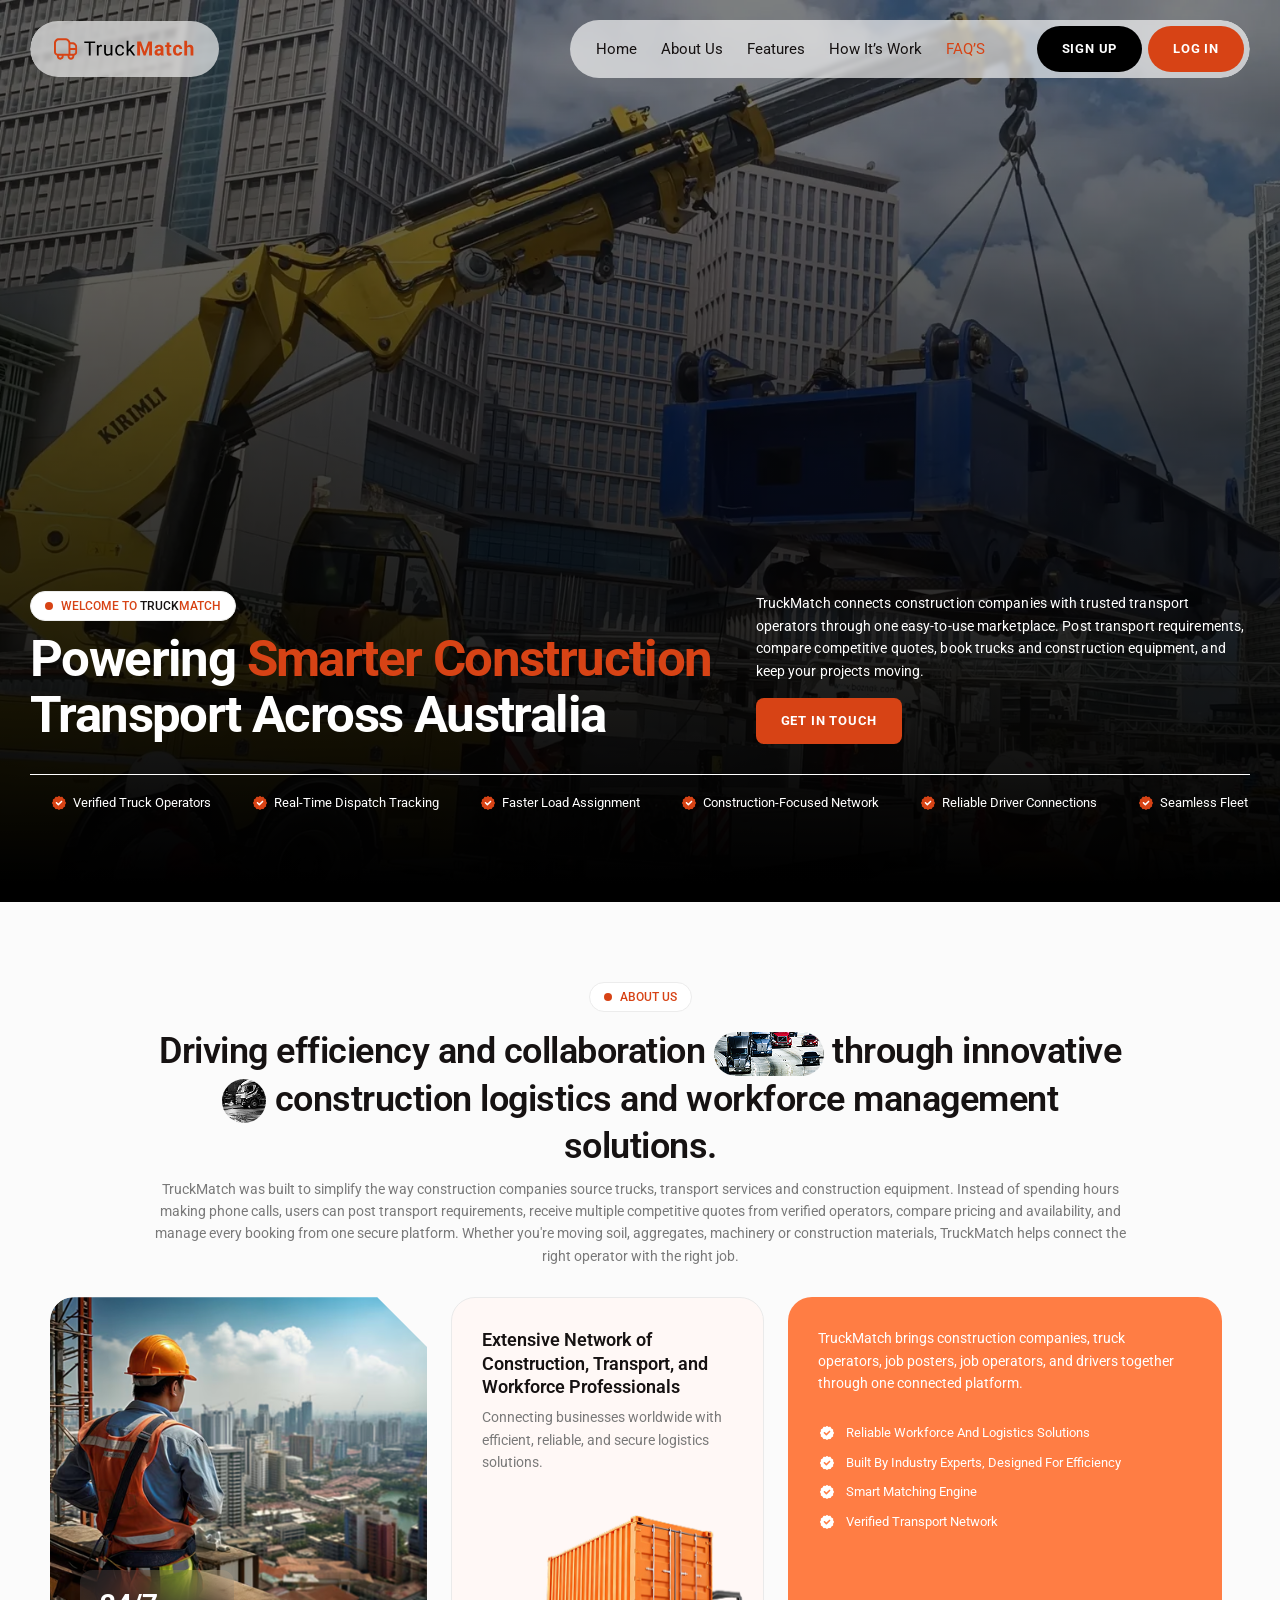
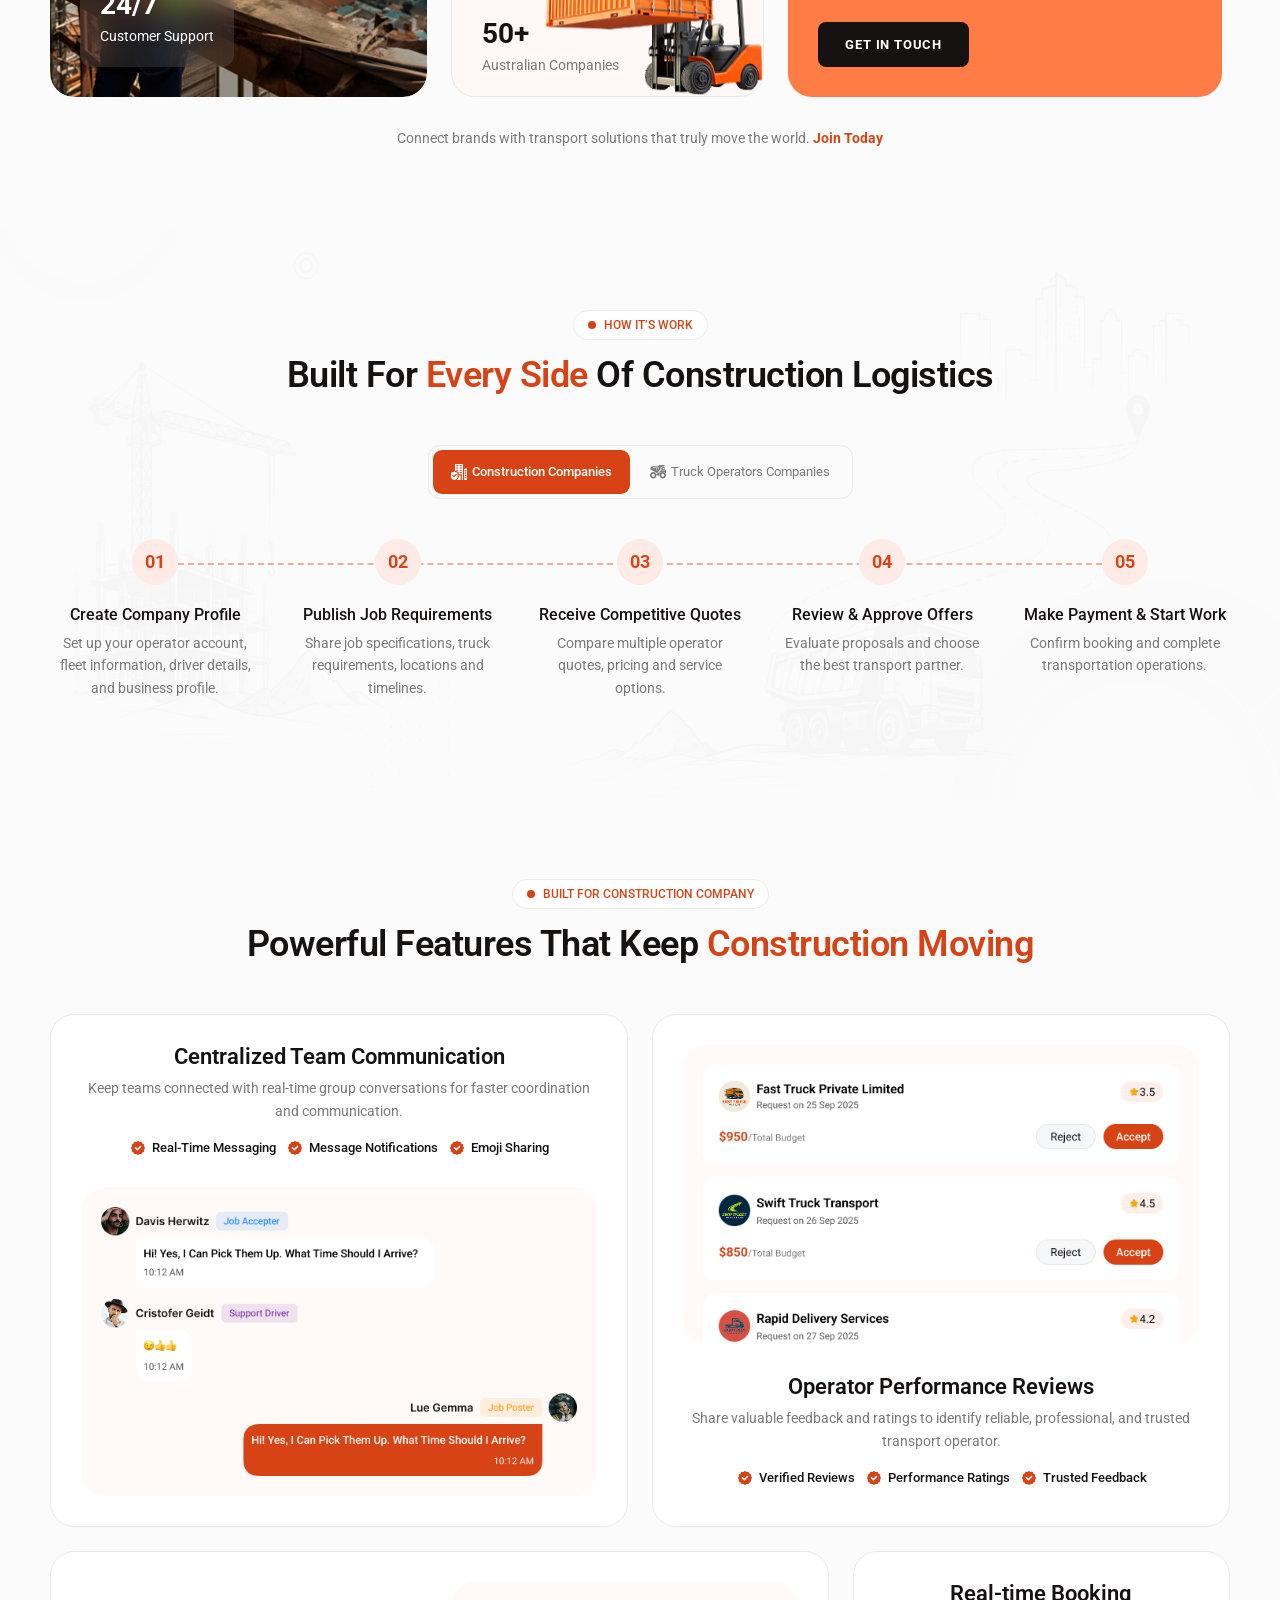
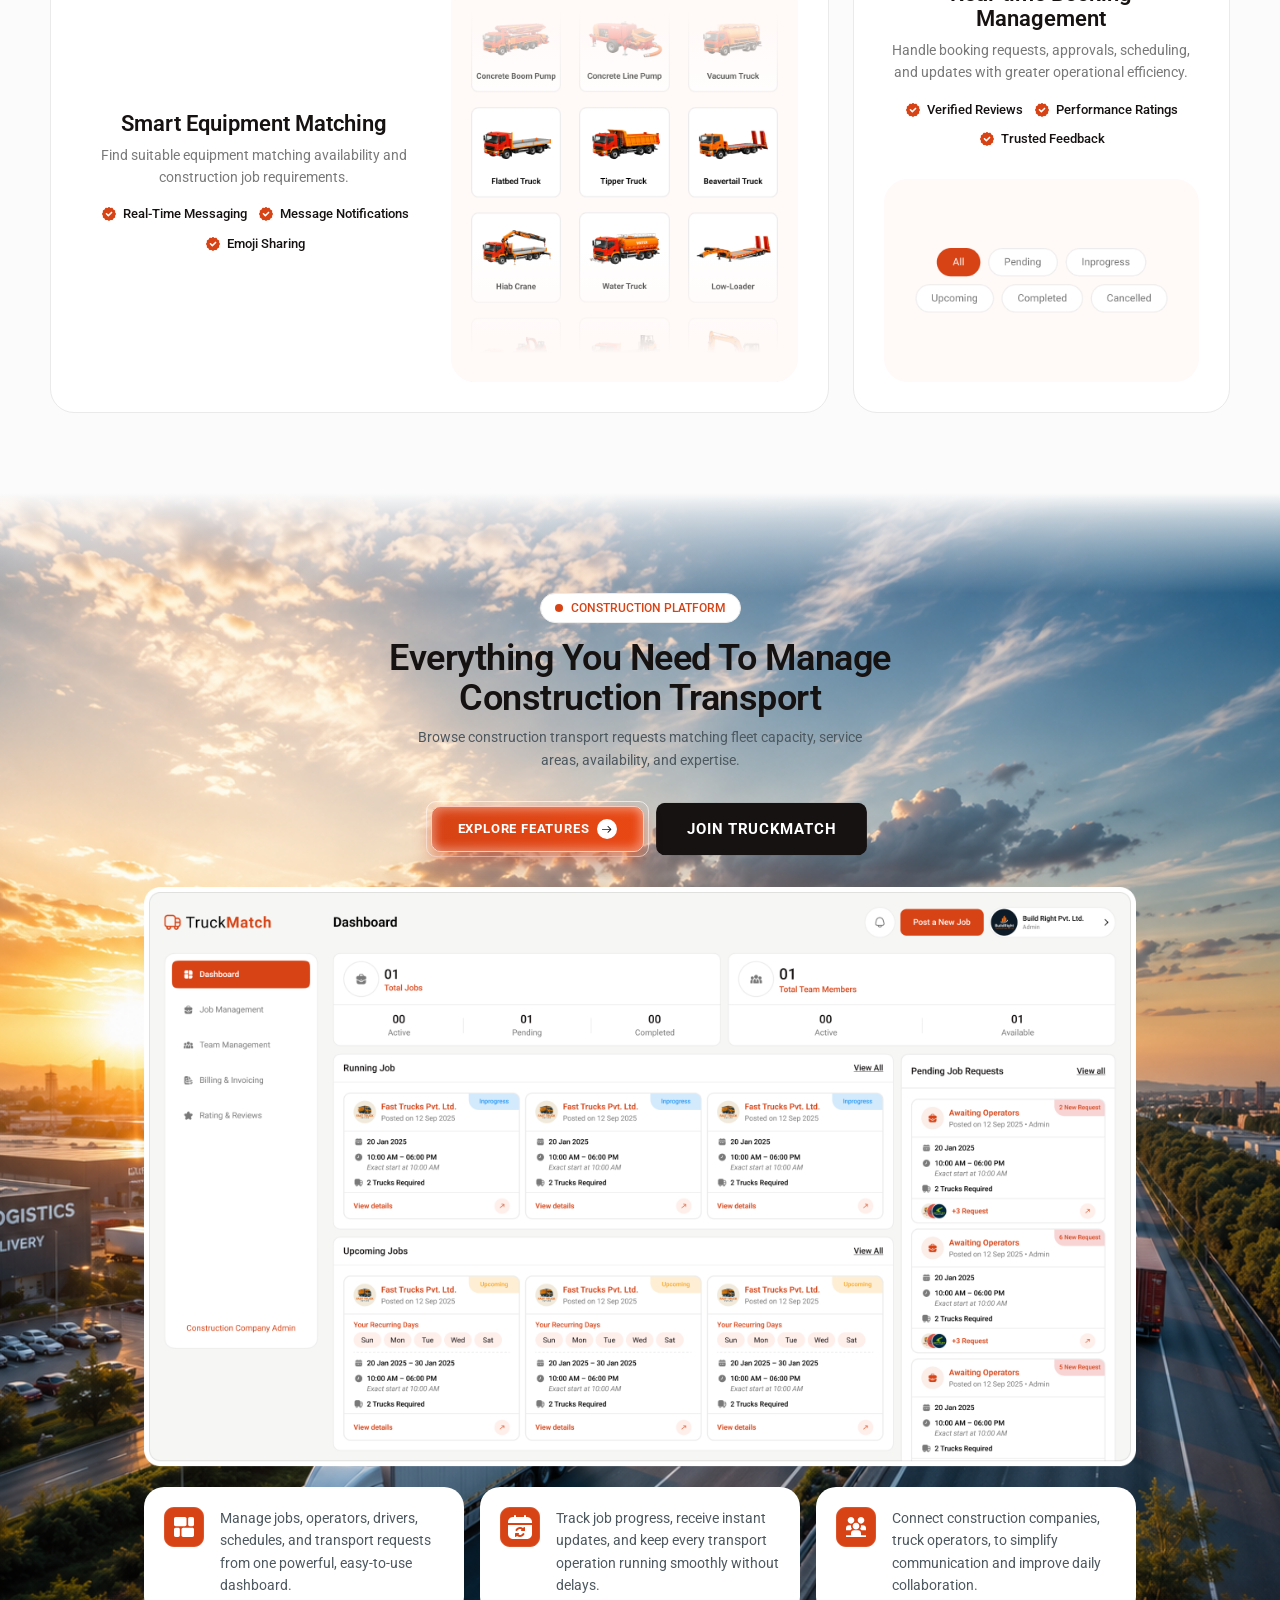
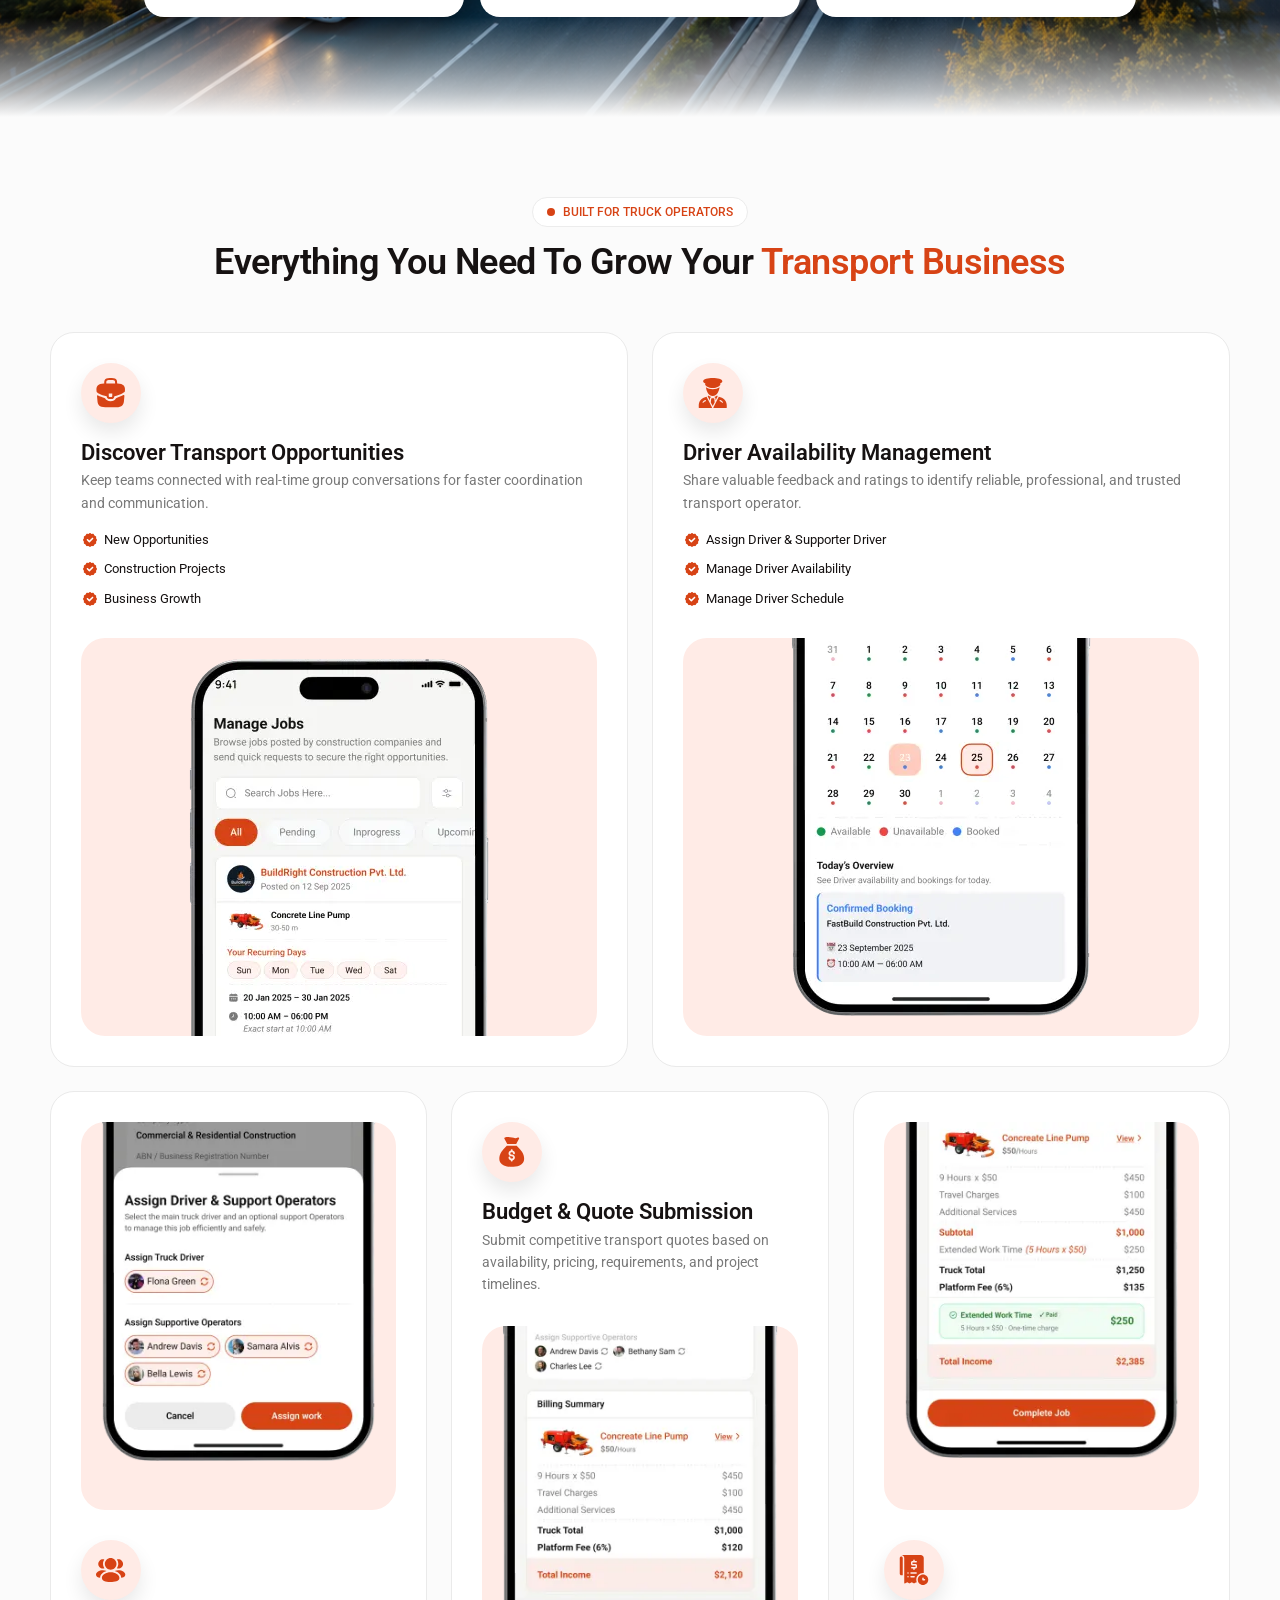
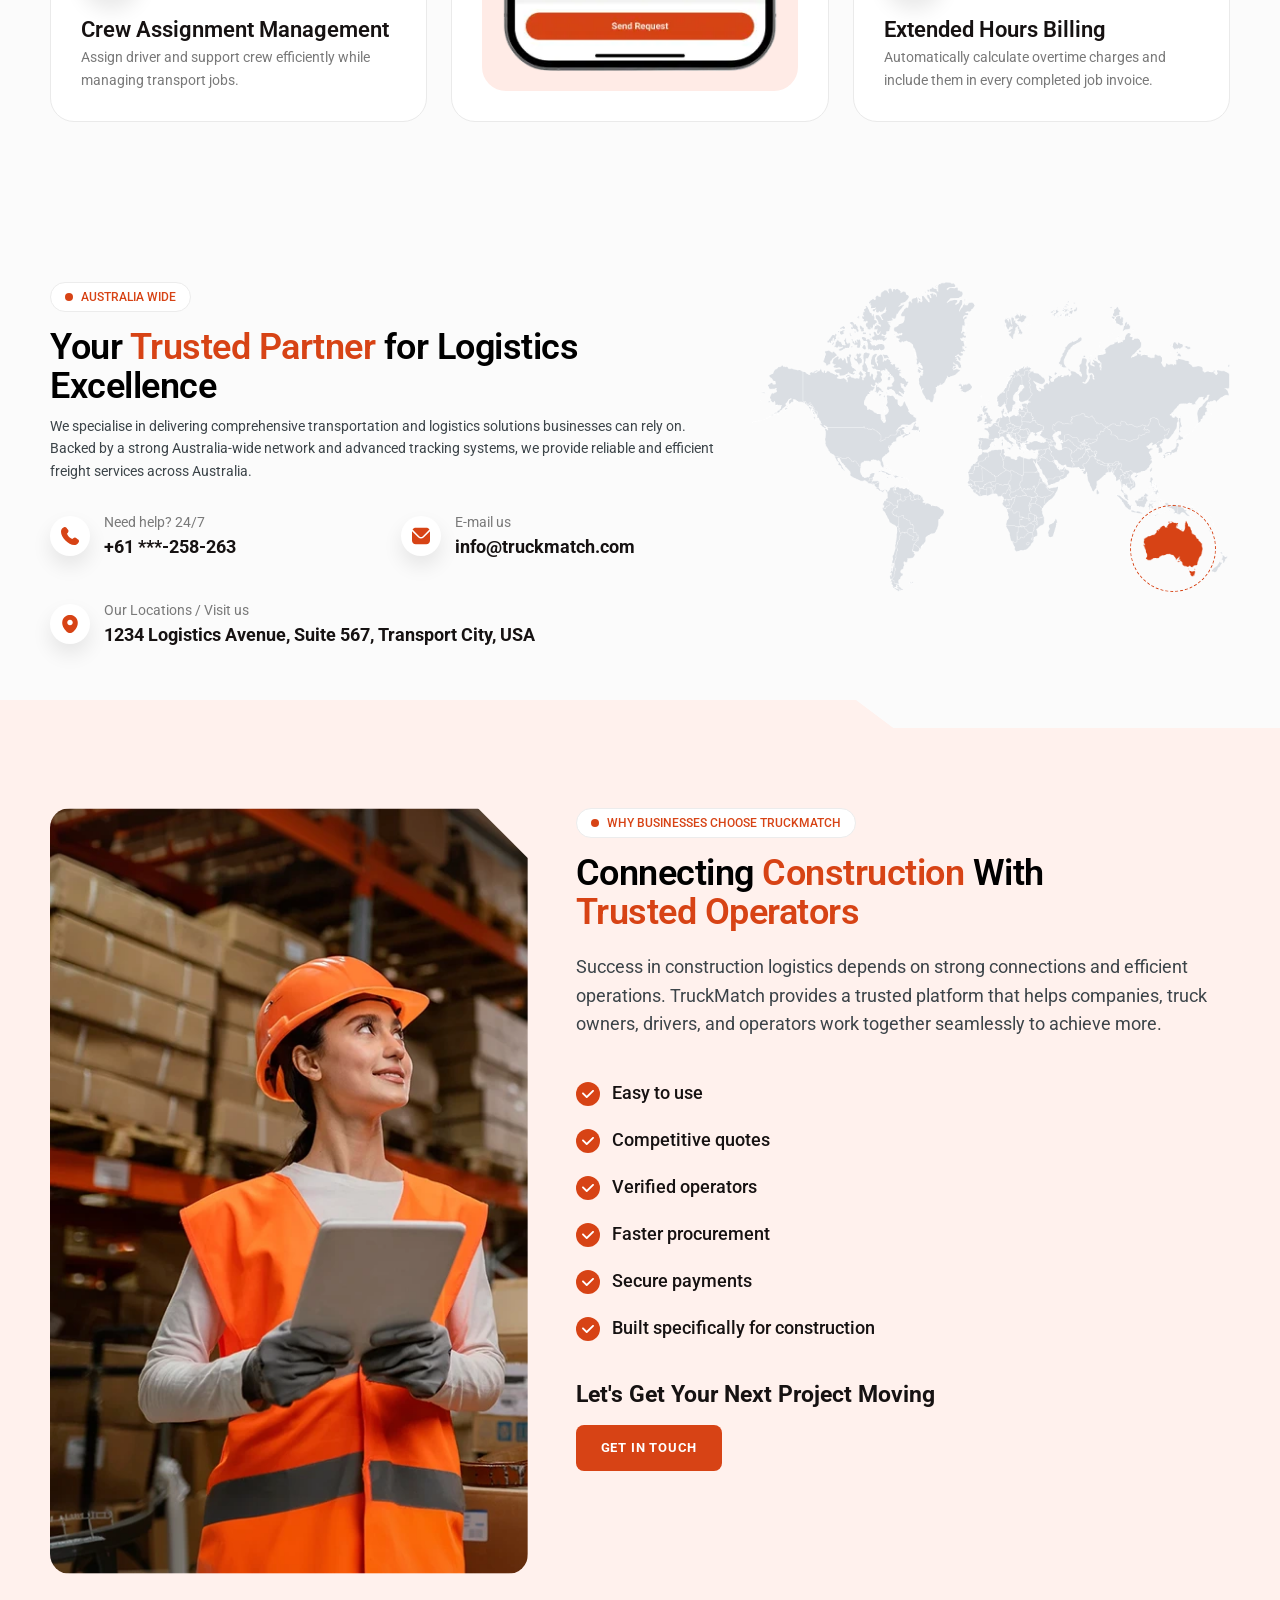
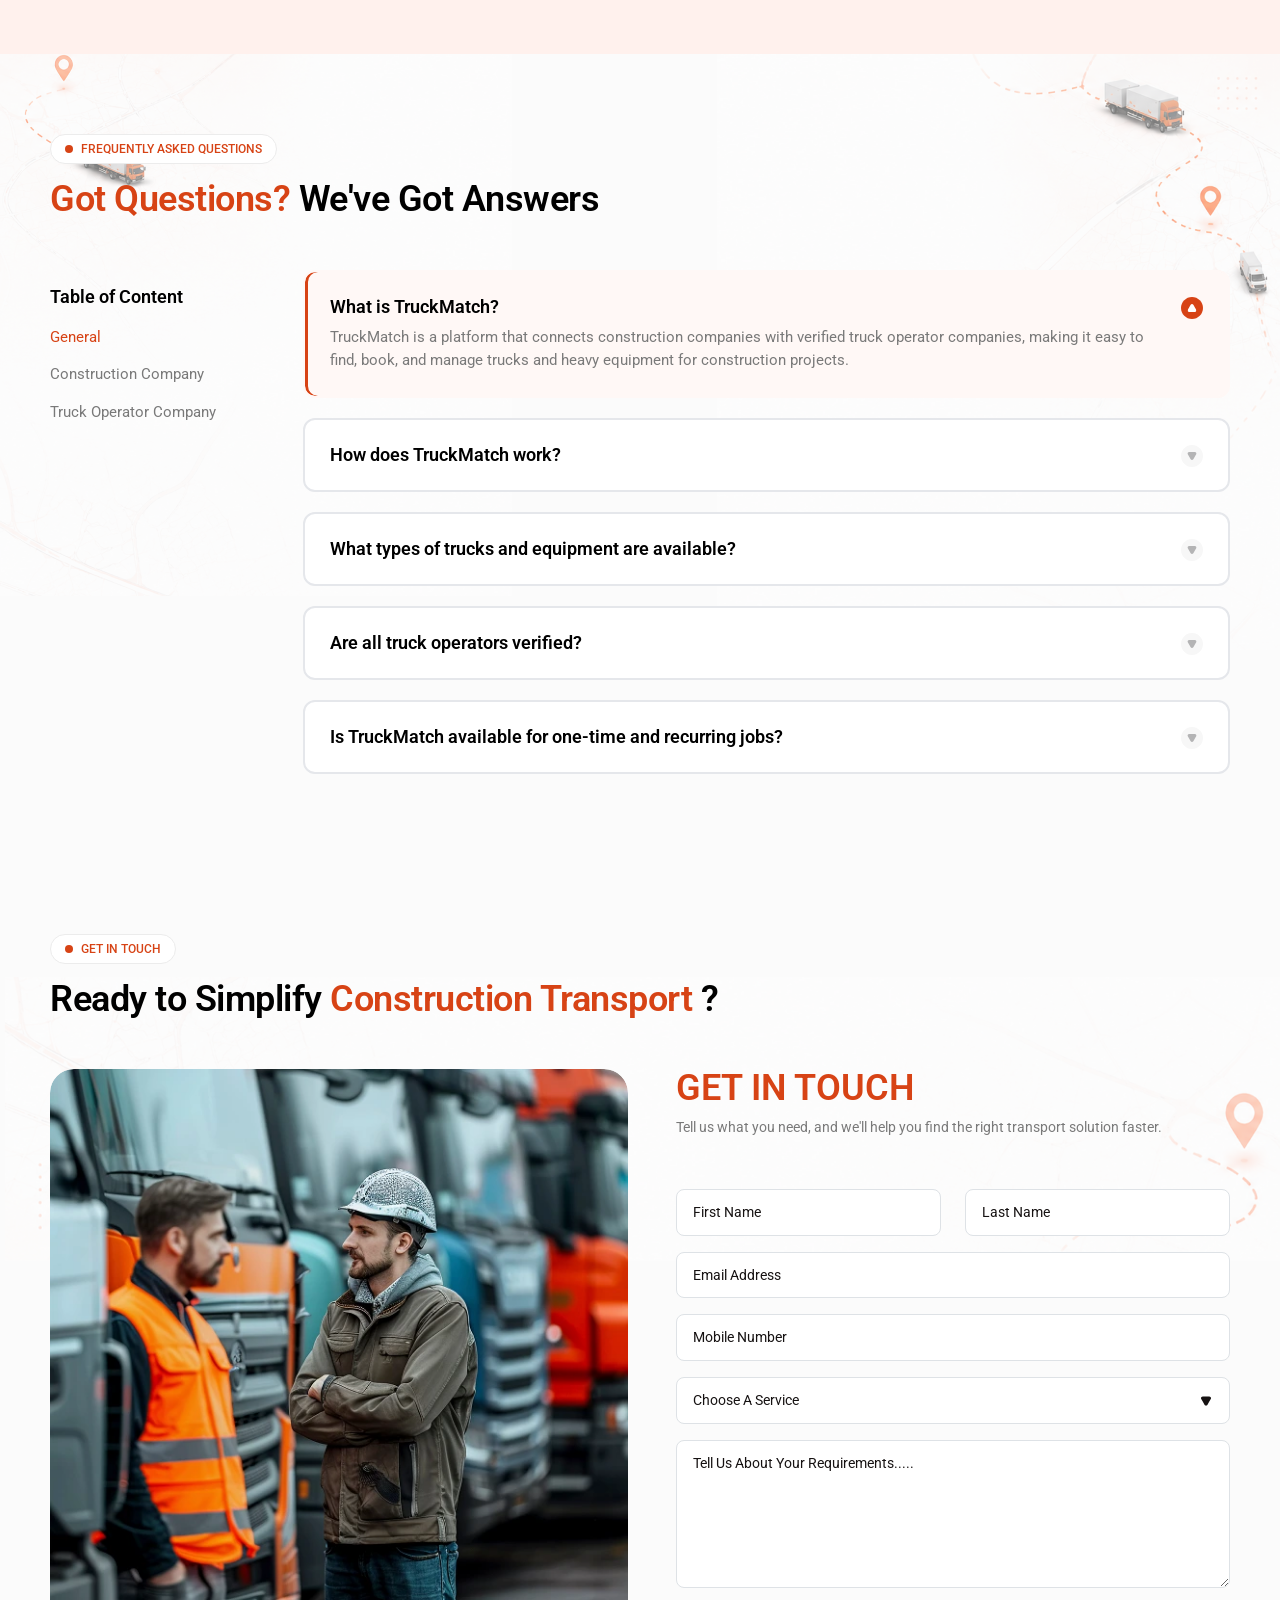
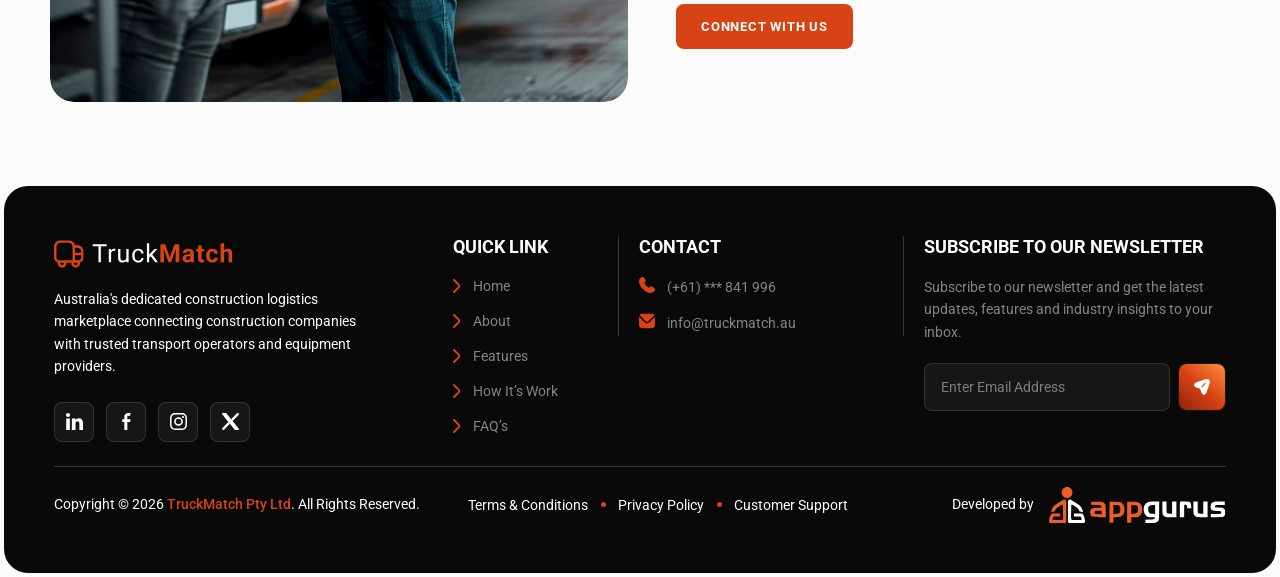
==== commit c6df62c7: "loading issue fix" ====
--- a/index.html
+++ b/index.html
@@ -1235,7 +1235,7 @@
                                 <h4 class="wc-cta-title fw-700">Let's Get Your Next Project Moving</h4>
 
                                 <div class="wc-btn-group">
-                                    <a href="#" class="btn btn-secondary">Contact Us</a>
+                                    <!-- <a href="#" class="btn btn-secondary">Contact Us</a> -->
                                     <a href="#GetInTouch" class="btn btn-primary">Get In Touch</a>
                                 </div>
                             </div>
--- a/assets/css/footer.css
+++ b/assets/css/footer.css
@@ -244,6 +244,13 @@
     color: var(--text-primary);
 }
 
+.newsletter-form .greadientbox .wpcf7-spinner{
+    flex-shrink: 0;
+    opacity: 1;
+    background-color: var(--bg-primary);
+    position: absolute;
+    z-index: 2;
+}
 @media (max-width: 1599px) {
     .newsletter-form .newsletter-btn {
         background-size: 16px;
--- a/assets/css/responsive.css
+++ b/assets/css/responsive.css
@@ -613,7 +613,7 @@
         width: 100%;
     }
     .truck-op-main .col-side .c-img-text-box-wrap.top1 {
-        flex-direction: column-reverse !important;
+        flex-direction: column !important;
     }
     /* end */
     /**** FAQs ****/
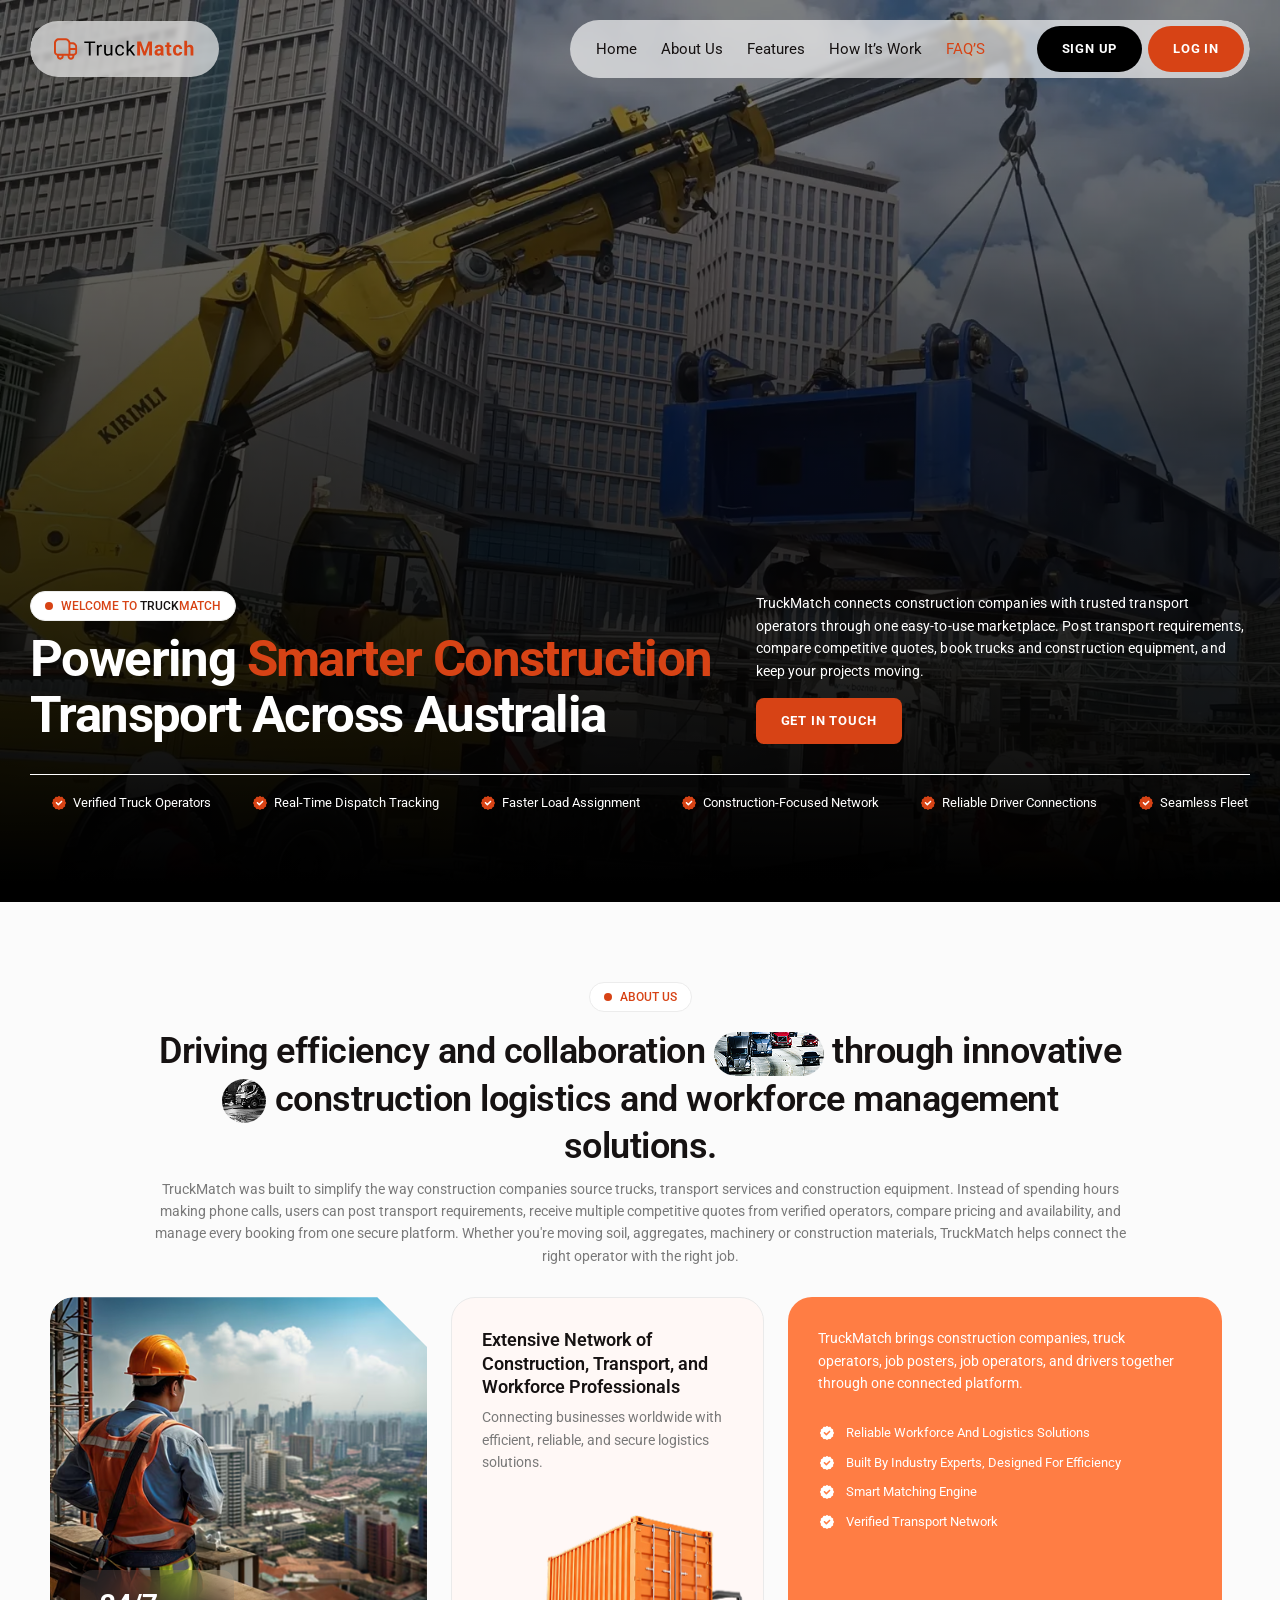
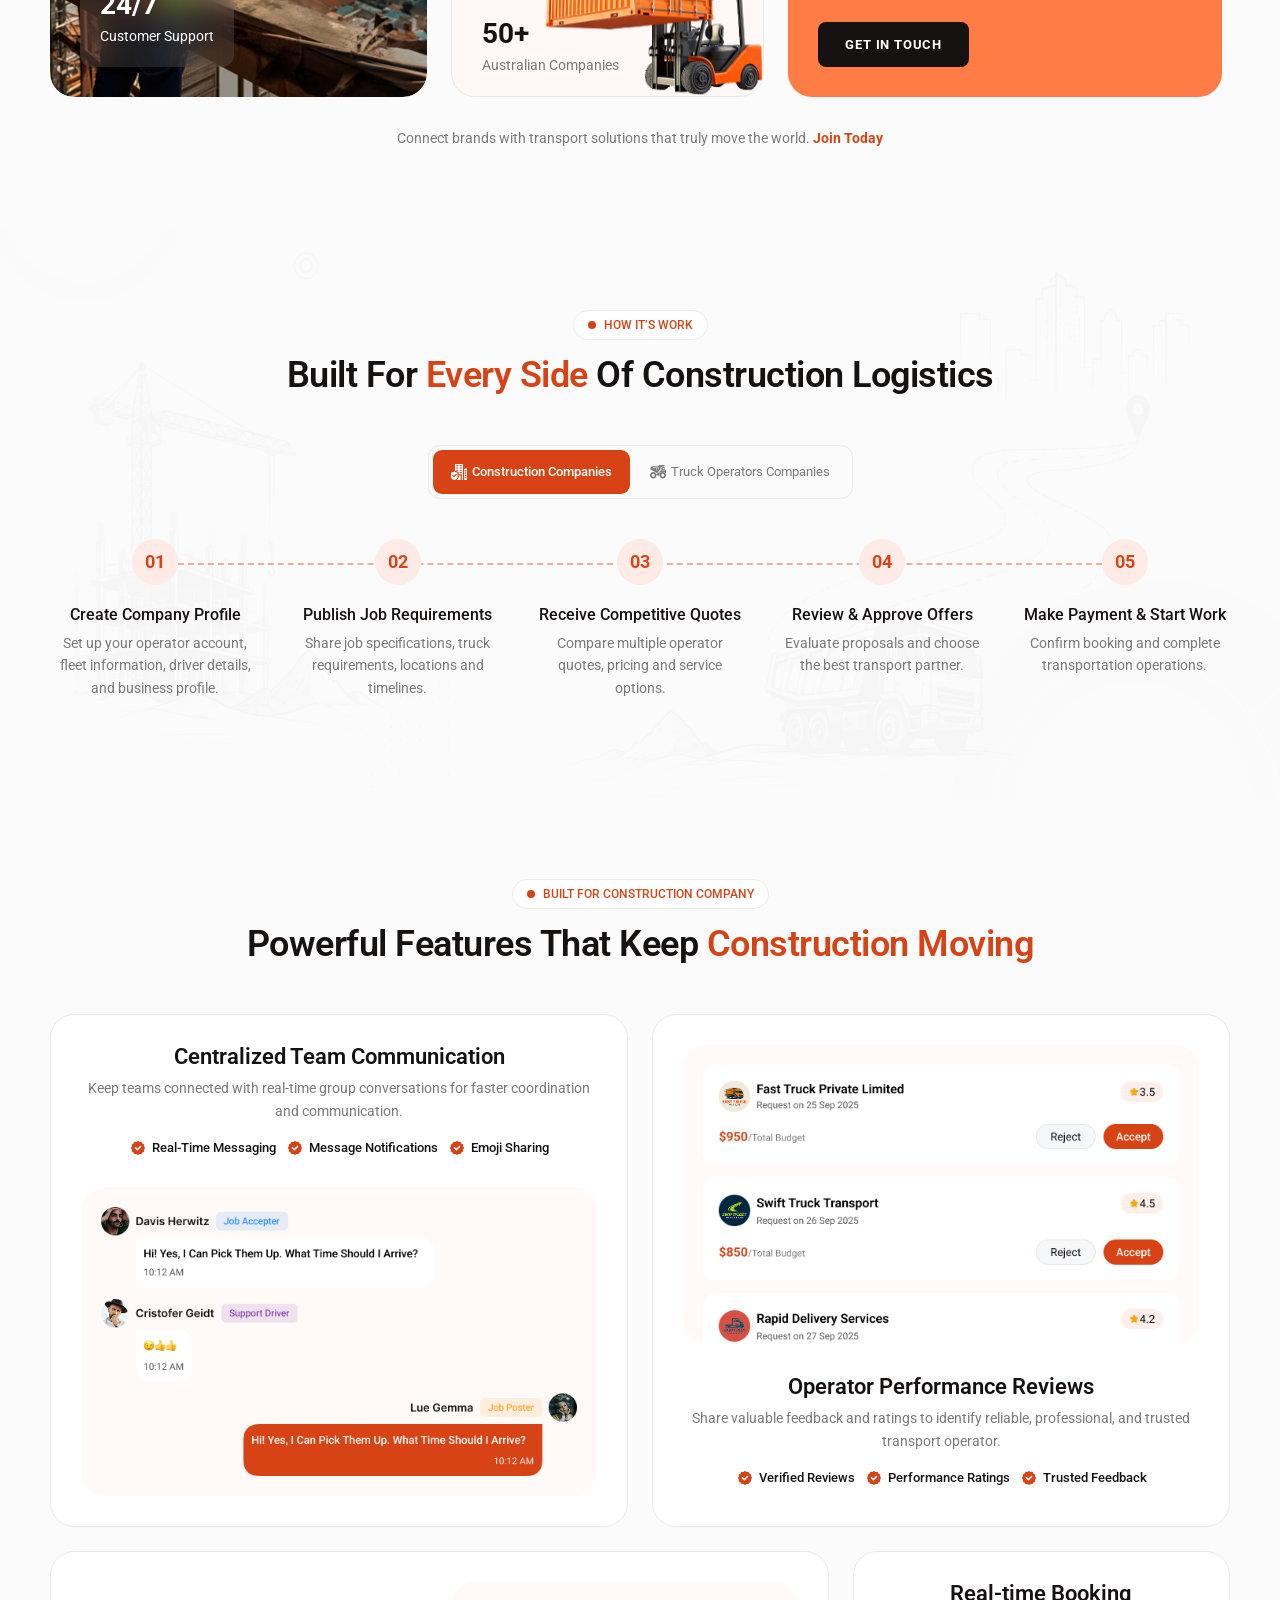
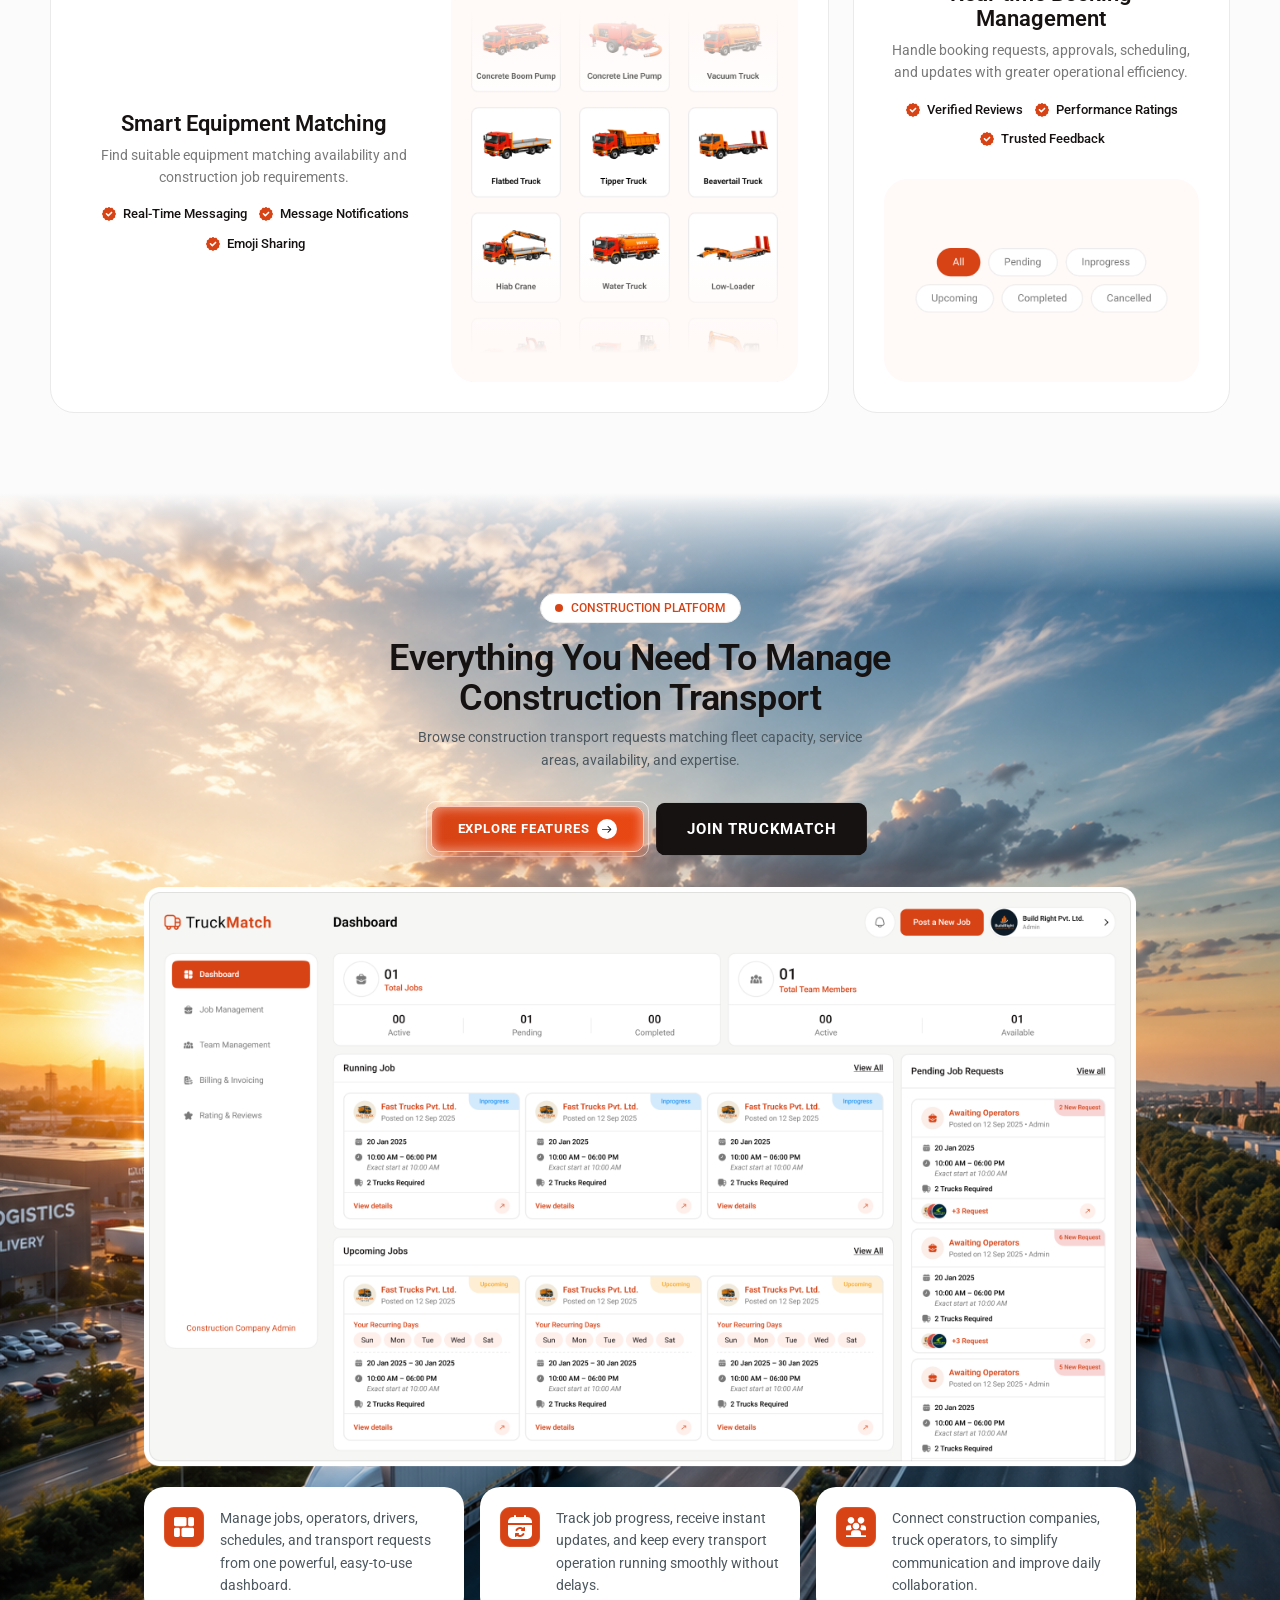
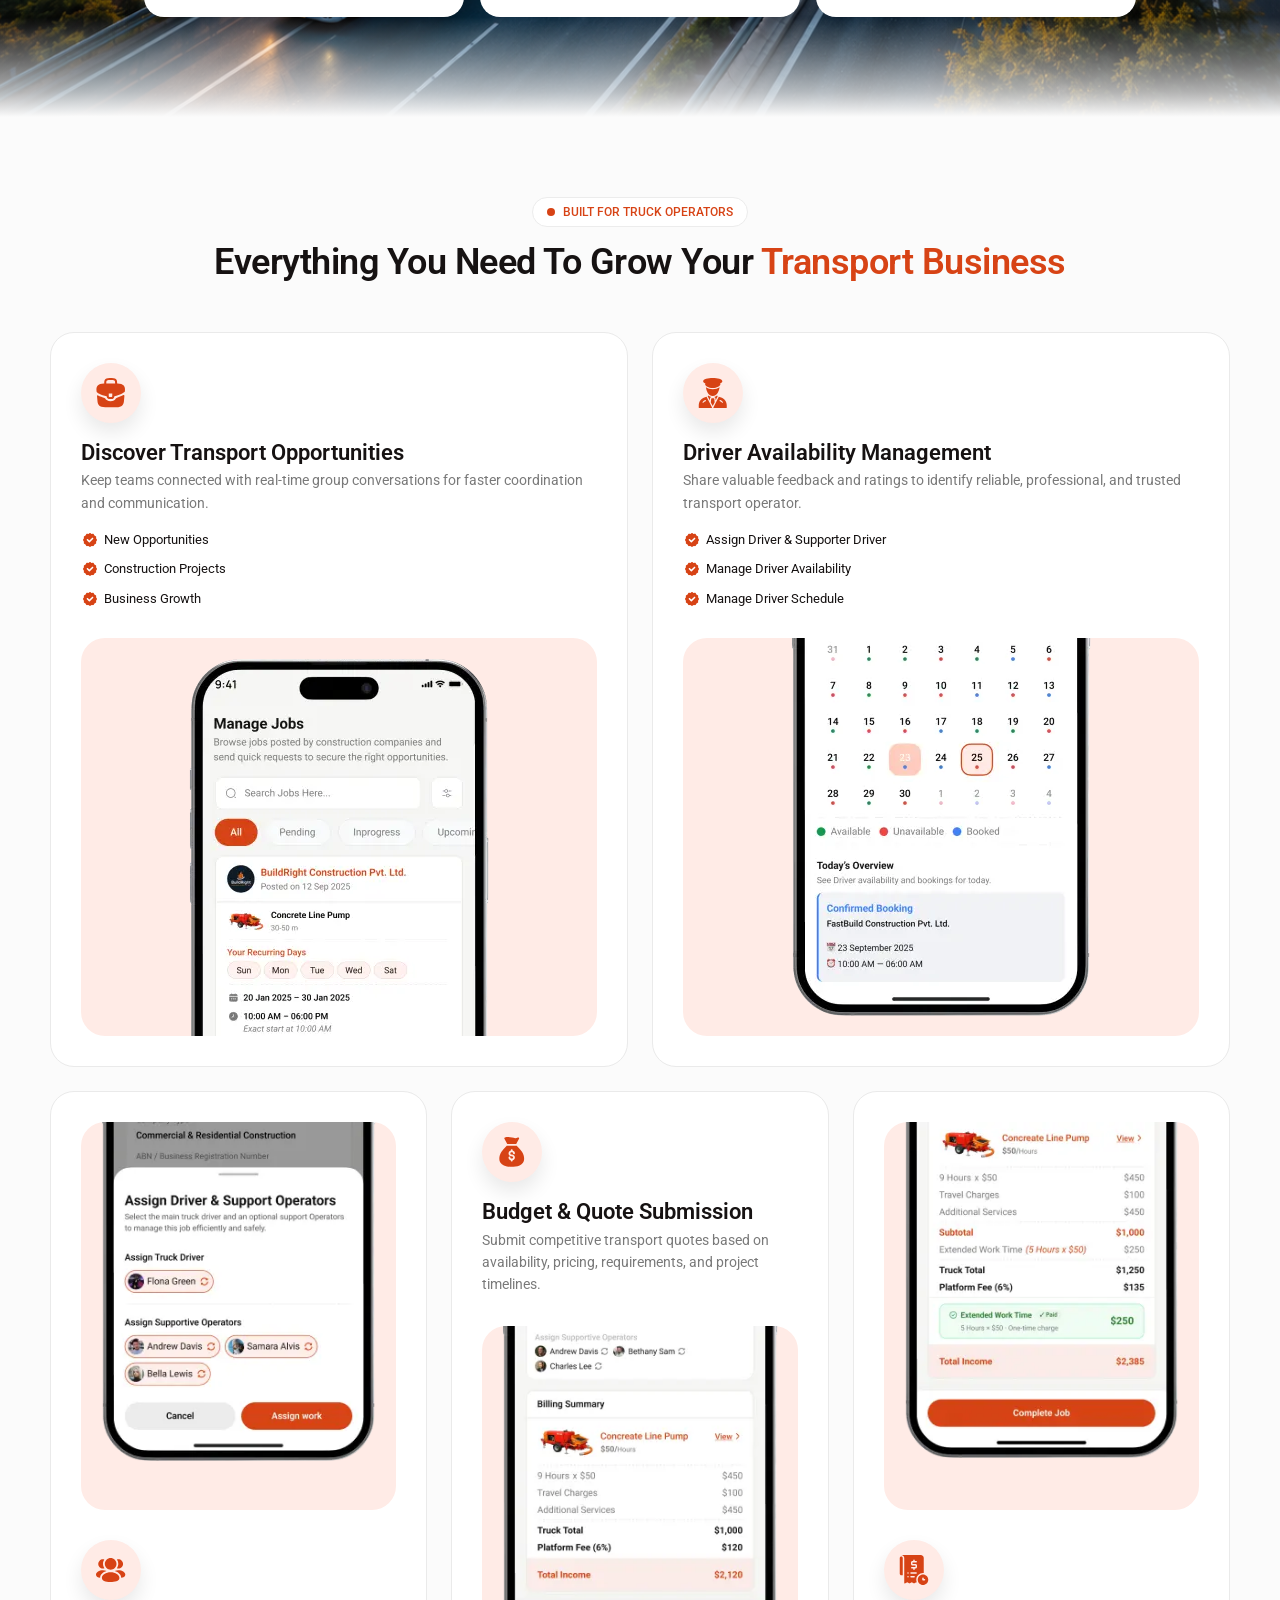
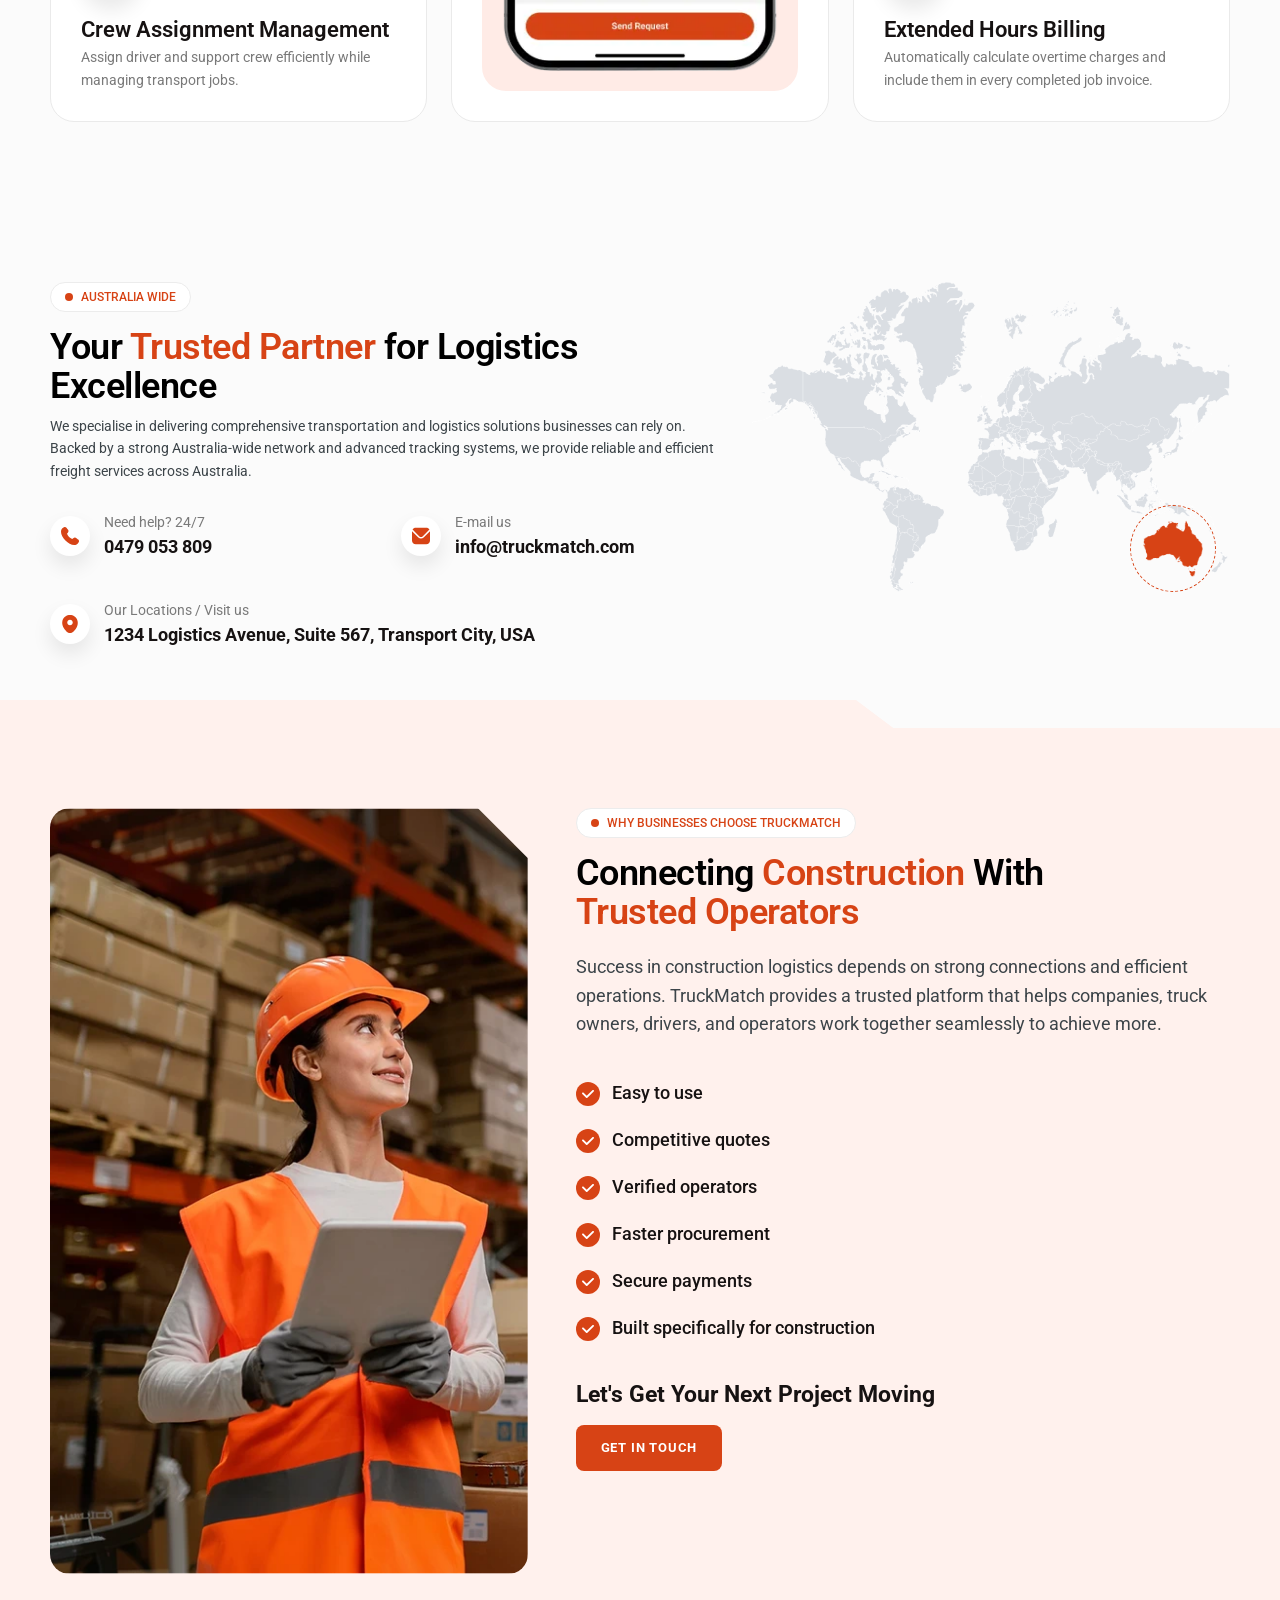
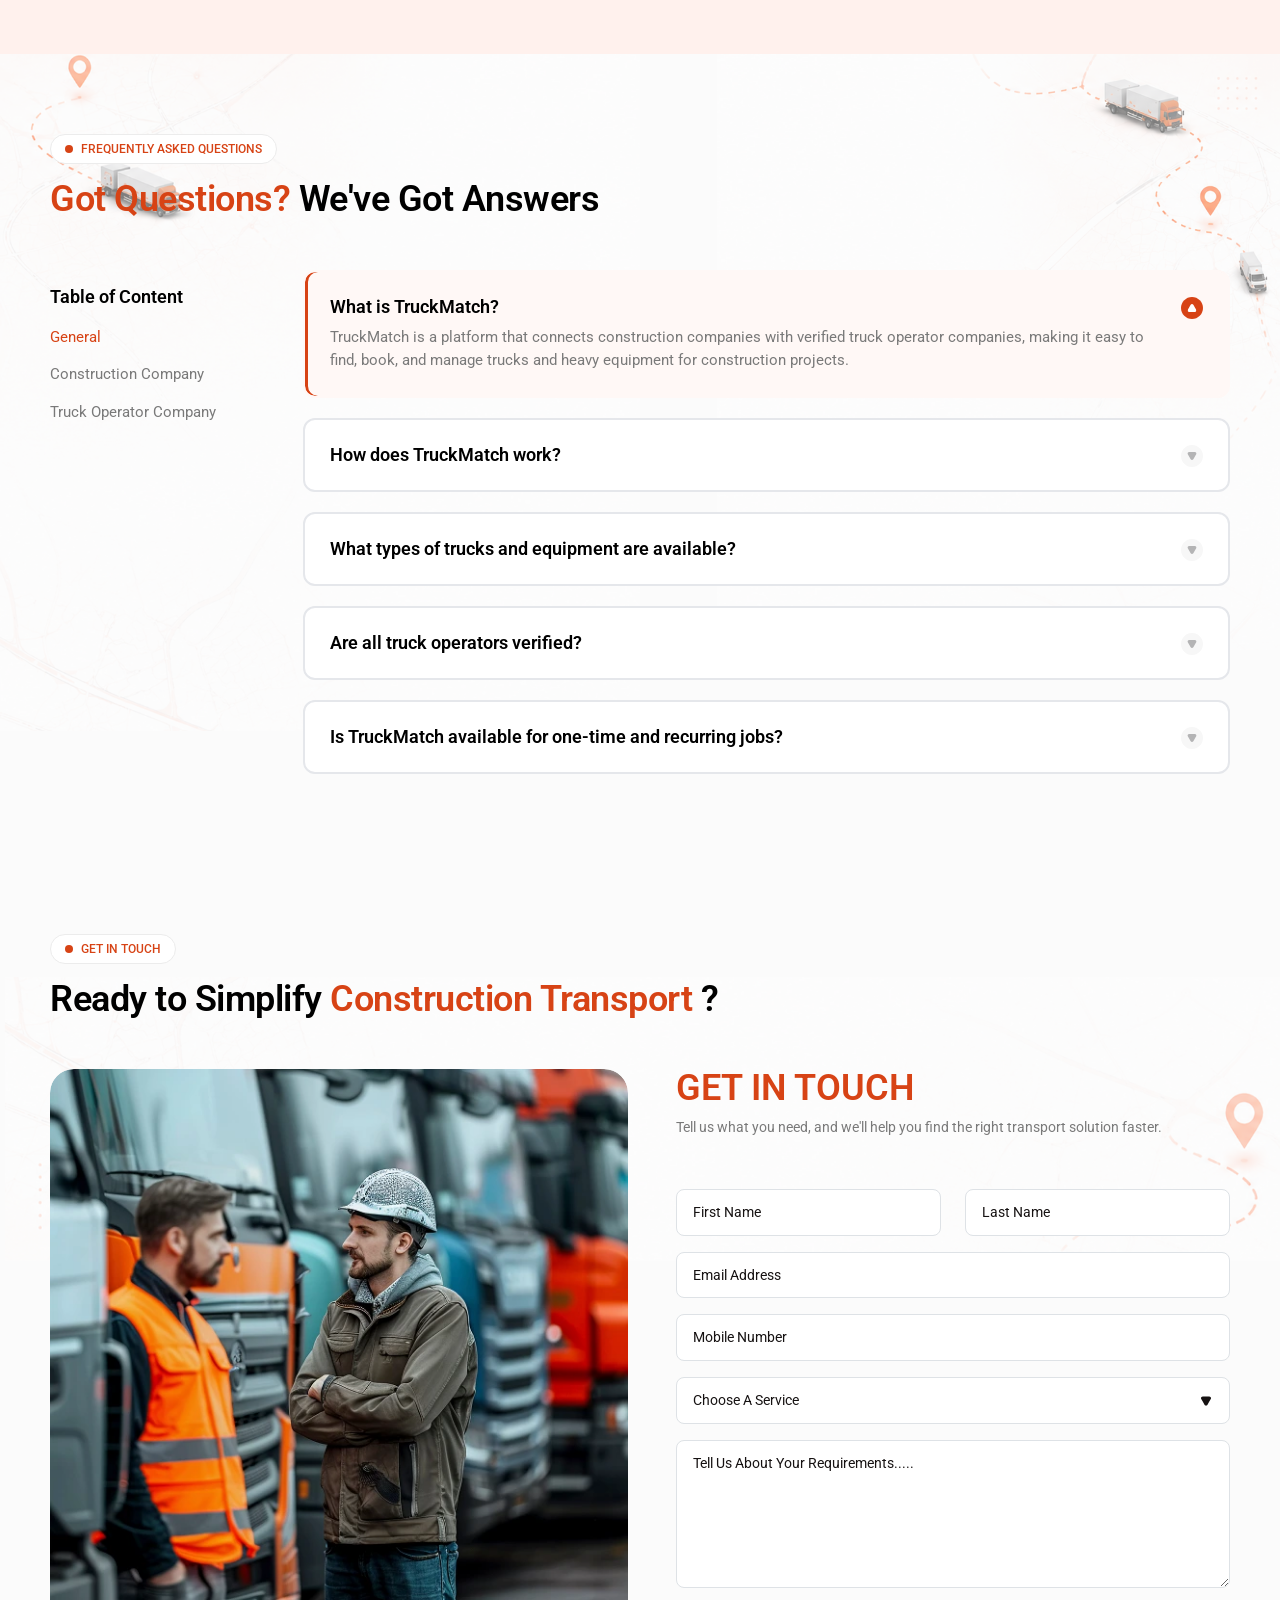
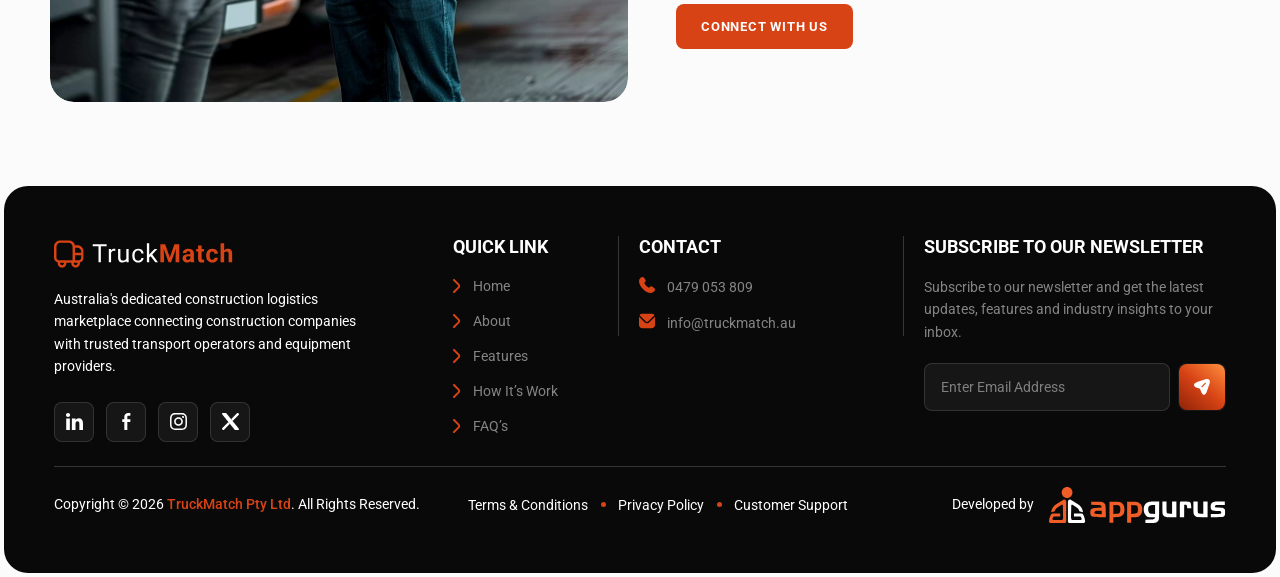
==== commit f8877f87: "content changes - dev" ====
--- a/index.html
+++ b/index.html
@@ -1061,7 +1061,7 @@
                                         </span>
                                         <div class="about-contact-text">
                                             <span class="about-contact-label">Need help? 24/7</span>
-                                            <strong class="about-contact-value fw-700">+61 ***-258-263</strong>
+                                            <strong class="about-contact-value fw-700">0479 053 809</strong>
                                         </div>
                                     </div>
                                 </div>
@@ -1845,7 +1845,7 @@
                                             <li>
                                                 <a href="tel:+61745841996" class="f-text f-hover-text align-items-start">
                                                     <img src="assets/images/call.svg" alt="call">
-                                                    <span>(+61) *** 841 996</span>
+                                                    <span>0479 053 809</span>
                                                 </a>
                                             </li>
 
--- a/assets/css/style.css
+++ b/assets/css/style.css
@@ -1020,7 +1020,7 @@
     left: 0;
     background-image: url(../images/wcu-left-bg-img.png);
     background-position: left top;
-    background-size: 40%;
+    background-size: 50%;
     opacity: 0.5;
 }
 
@@ -1655,24 +1655,6 @@
     color: var(--text-secondary);
     margin-bottom: 50px;
 }
-
-
-/* .connect-btn {
-    border: none;
-    border-radius: 12px;
-    padding: 14px 34px;
-    font-size: 14px;
-    font-weight: bold;
-    letter-spacing: 0.3px;
-    transition: 0.3s;
-    color: var(--text-white);
-    background-color: var(--bg-primary);
-}
-
-.connect-btn:hover {
-    transform: translateY(-2px);
-    background-color: var(--bg-black);
-} */
 
 .connect-wrapper .connect-image {
     position: relative;
@@ -1725,7 +1707,7 @@
 
 .wpcf7 form .wpcf7-response-output:before {
     content: "";
-    background-image: url("../images/close-stroke.svg");
+    background-image: url("../images/warning-fill.svg");
     display: inline-block;
     width: 14px;
     height: 14px;
@@ -1742,7 +1724,7 @@
 
 .wpcf7 form.sent .wpcf7-response-output::before {
     content: "";
-    background-image: url("../images/success-stroke.svg");
+    background-image: url("../images/success-fill.svg");
     display: inline-block;
     width: 14px;
     height: 14px;
